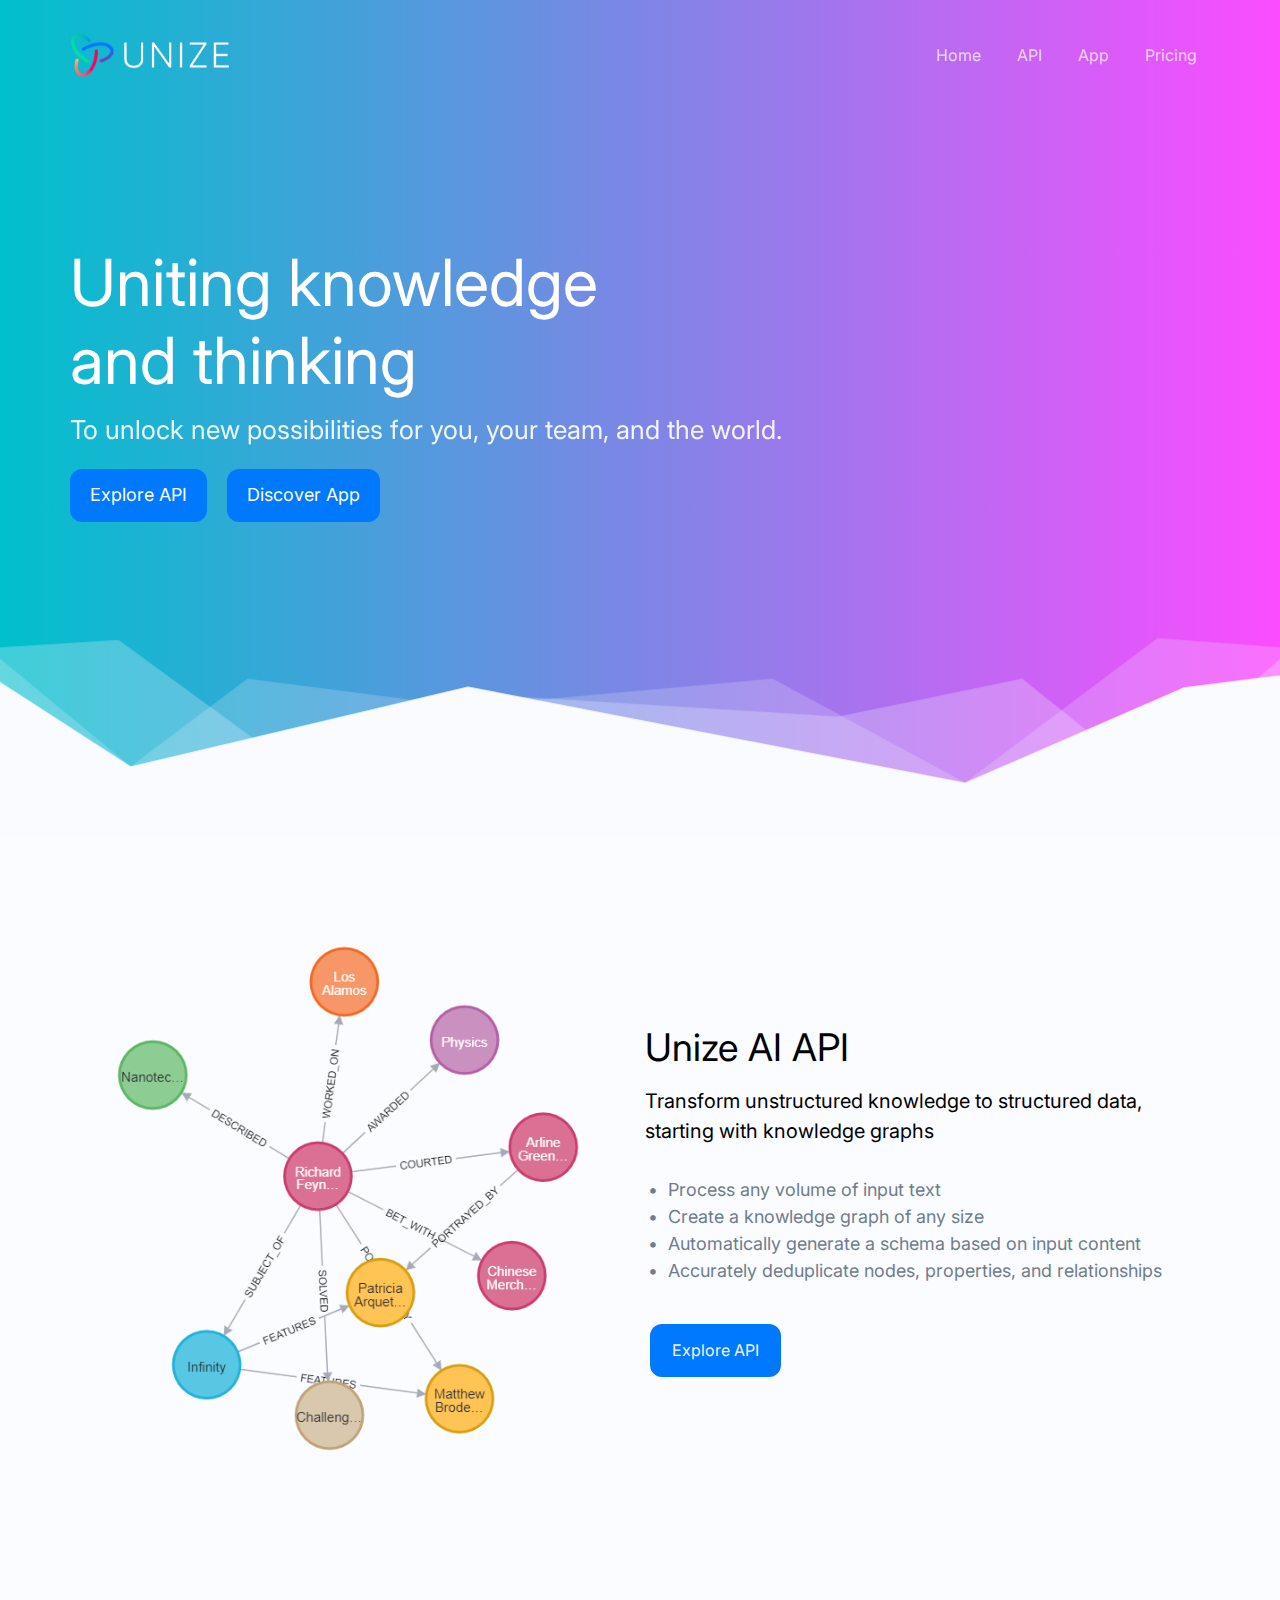
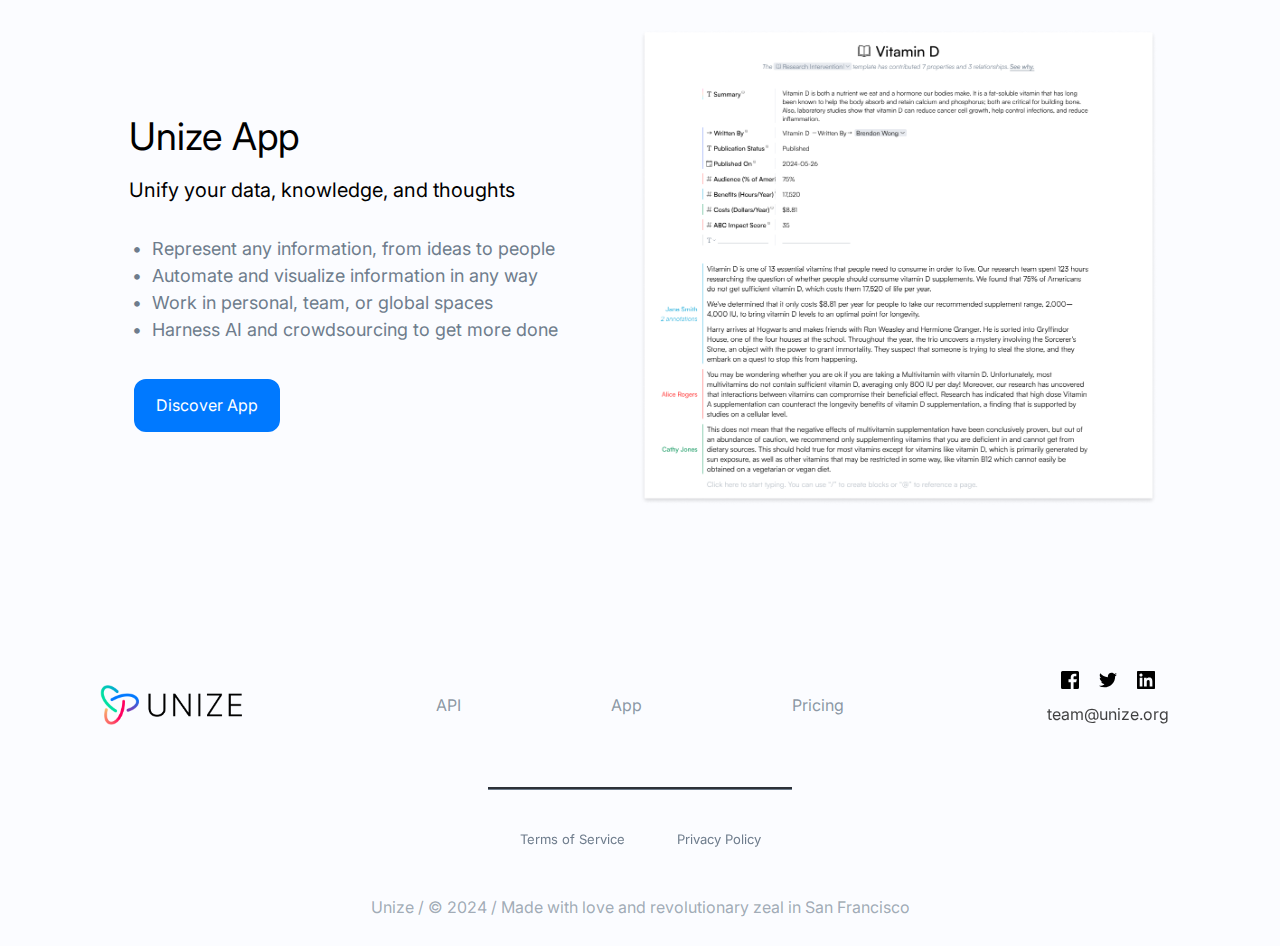
==== index.html @ d9c52623 "Update API page buttons and site header and footer" ====
<!DOCTYPE html><html lang="en"><head><meta charset="utf-8" /><meta property="og:site_name" content="Unize" /><meta property="og:title" content="Unize" /><meta name="twitter:title" content="Unize" /><meta property="og:description" content="Uniting the world&#039;s knowledge and thinking to unlock new possibilities" /><meta name="twitter:description" content="Uniting the world&#039;s knowledge and thinking to unlock new possibilities" /><meta property="og:type" content="website" /><meta property="og:image" content="assets/img/0f0055756482097767aa77c5a12434cd.jpg" /><meta property="twitter:image" content="assets/img/0f0055756482097767aa77c5a12434cd.jpg"><meta property="og:url" content="" /><meta content="summary_large_image" name="twitter:card" /><title>Unize</title><meta name="description" content="Uniting the world&#039;s knowledge and thinking to unlock new possibilities" /><link rel="apple-touch-icon-precomposed" href="https://cloud-1de12d.b-cdn.net/media/iW=180&iH=any/a97959f3dce3258a9dd6fd18bb9ece84.png"/><link rel="apple-touch-icon-precomposed" href="https://cloud-1de12d.b-cdn.net/media/iW=256&iH=256/a97959f3dce3258a9dd6fd18bb9ece84.png"/><link rel="canonical" href="" /><link rel="icon" href="https://cloud-1de12d.b-cdn.net/media/iW=32&iH=any/a97959f3dce3258a9dd6fd18bb9ece84.png" sizes="32x32"/><link rel="icon" href="https://cloud-1de12d.b-cdn.net/media/iW=192&iH=any/a97959f3dce3258a9dd6fd18bb9ece84.png" sizes="192x192"/><meta name="viewport" content="width=device-width, initial-scale=1"><link class="brz-link brz-link-bunny-fonts-prefetch" rel="dns-prefetch" href="//fonts.bunny.net"><link class="brz-link brz-link-bunny-fonts-preconnect" rel="preconnect" href="https://fonts.bunny.net/" crossorigin><link class="brz-link brz-link-cdn-preconnect" rel="preconnect" href="https://cloud-1de12d.b-cdn.net" crossorigin><link href="https://fonts.bunny.net/css?family=Inter:100,200,300,regular,500,600,700,800,900|Lato:100,100italic,300,300italic,regular,italic,700,700italic,900,900italic&subset=arabic,bengali,cyrillic,cyrillic-ext,devanagari,greek,greek-ext,gujarati,hebrew,khmer,korean,latin-ext,tamil,telugu,thai,vietnamese&display=swap" class="brz-link brz-link-google" type="text/css" rel="stylesheet"/><link href="assets/4619e00e51fc4e2e8adf02a98d17fb83.css" class="brz-link brz-link-preview-lib-pro" data-brz-group="group-2" rel="stylesheet"/><link href="assets/d875ce6fce767026d1595c4c09b748b1.css" class="brz-link brz-link-preview-pro" rel="stylesheet"/><style class="brz-style">.brz .brz-css-q8PAr {z-index: auto;margin: 0;}
.brz .brz-css-q8PAr.brz-section .brz-section__content {min-height: auto;display: flex;}
.brz .brz-css-q8PAr .brz-container {justify-content: center;}
.brz .brz-css-q8PAr > .slick-slider > .brz-slick-slider__dots {color: rgba(0,0,0,1);}
.brz .brz-css-q8PAr > .slick-slider > .brz-slick-slider__arrow {color: rgba(0,0,0,.7);}
@media (min-width:991px) {.brz .brz-css-q8PAr {display: block;}}
@media (min-width:991px) {.brz .brz-css-q8PAr > .slick-slider > .brz-slick-slider__arrow:hover {color: rgba(0,0,0,1);}}
@media (max-width:991px) and (min-width:768px) {.brz .brz-css-q8PAr {z-index: auto;margin: 0;}
	.brz .brz-css-q8PAr.brz-section .brz-section__content {min-height: auto;display: flex;}
	.brz .brz-css-q8PAr .brz-container {justify-content: center;}
	.brz .brz-css-q8PAr > .slick-slider > .brz-slick-slider__dots {color: rgba(0,0,0,1);}
	.brz .brz-css-q8PAr > .slick-slider > .brz-slick-slider__arrow {color: rgba(0,0,0,.7);}}
@media (max-width:991px) and (min-width:768px) {.brz .brz-css-q8PAr {display: block;}}
@media (max-width:767px) {.brz .brz-css-q8PAr {z-index: auto;margin: 0;}
	.brz .brz-css-q8PAr.brz-section .brz-section__content {min-height: auto;display: flex;}
	.brz .brz-css-q8PAr .brz-container {justify-content: center;}
	.brz .brz-css-q8PAr > .slick-slider > .brz-slick-slider__dots {color: rgba(0,0,0,1);}
	.brz .brz-css-q8PAr > .slick-slider > .brz-slick-slider__arrow {color: rgba(0,0,0,.7);}}
@media (max-width:767px) {.brz .brz-css-q8PAr {display: block;}}
.brz .brz-css-lu1rp {padding: 75px 0px 75px 0px;}
.brz .brz-css-lu1rp > .brz-bg {border: 0px solid rgba(102,115,141,0);border-radius: 0px;mix-blend-mode: normal;}
.brz .brz-css-lu1rp > .brz-bg > .brz-bg-image {background-image: none;filter: none;display: block;background-size: cover;background-repeat: no-repeat;-webkit-mask-image: none;mask-image: none;}
.brz .brz-css-lu1rp > .brz-bg > .brz-bg-image:after {content: "";background-image: none;}
.brz .brz-css-lu1rp > .brz-bg > .brz-bg-color {background-color: rgba(0,0,0,0);background-image: none;-webkit-mask-image: none;mask-image: none;}
.brz .brz-css-lu1rp > .brz-bg > .brz-bg-map {filter: none;display: none;}
.brz .brz-css-lu1rp > .brz-bg > .brz-bg-video {filter: none;display: none;}
.brz .brz-css-lu1rp > .brz-bg > .brz-bg-shape__top {background-size: 100% 100px;height: 100px;transform: scale(1.02) rotateX(0deg) rotateY(0deg);z-index: auto;}
.brz .brz-css-lu1rp > .brz-bg > .brz-bg-shape__top::after {background-image: none;-webkit-mask-image: none;background-size: 100% 100px;height: 100px;}
.brz .brz-css-lu1rp > .brz-bg > .brz-bg-shape__bottom {background-size: 100% 100px;height: 100px;transform: scale(1.02) rotateX(-180deg) rotateY(-180deg);z-index: auto;}
.brz .brz-css-lu1rp > .brz-bg > .brz-bg-shape__bottom::after {background-image: none;-webkit-mask-image: none;background-size: 100% 100px;height: 100px;}
@media (min-width:991px) {.brz .brz-css-lu1rp > .brz-bg {transition-duration: .5s;transition-property: filter,box-shadow,background,border-radius,border-color;}
	.brz .brz-css-lu1rp > .brz-bg > .brz-bg-image {background-attachment: scroll;transition-duration: .5s;transition-property: filter,box-shadow,background,border-radius,border-color;}
	.brz .brz-css-lu1rp > .brz-bg > .brz-bg-color {transition-duration: .5s;transition-property: filter,box-shadow,background,border-radius,border-color;}
	.brz .brz-css-lu1rp > .brz-bg > .brz-bg-map {transition-duration: .5s;transition-property: filter,box-shadow,background,border-radius,border-color;}
	.brz .brz-css-lu1rp > .brz-bg > .brz-bg-video {transition-duration: .5s;transition-property: filter,box-shadow,background,border-radius,border-color;}}
@media (max-width:991px) and (min-width:768px) {.brz .brz-css-lu1rp {padding: 50px 15px 50px 15px;}
	.brz .brz-css-lu1rp > .brz-bg {border: 0px solid rgba(102,115,141,0);border-radius: 0px;mix-blend-mode: normal;}
	.brz .brz-css-lu1rp > .brz-bg > .brz-bg-image {background-image: none;filter: none;display: block;background-size: cover;background-repeat: no-repeat;-webkit-mask-image: none;mask-image: none;}
	.brz .brz-css-lu1rp > .brz-bg > .brz-bg-image:after {content: "";background-image: none;}
	.brz .brz-css-lu1rp > .brz-bg > .brz-bg-color {background-color: rgba(0,0,0,0);background-image: none;-webkit-mask-image: none;mask-image: none;}
	.brz .brz-css-lu1rp > .brz-bg > .brz-bg-map {filter: none;display: none;}
	.brz .brz-css-lu1rp > .brz-bg > .brz-bg-video {filter: none;display: none;}
	.brz .brz-css-lu1rp > .brz-bg > .brz-bg-shape__top {background-size: 100% 100px;height: 100px;transform: scale(1.02) rotateX(0deg) rotateY(0deg);z-index: auto;}
	.brz .brz-css-lu1rp > .brz-bg > .brz-bg-shape__top::after {background-image: none;-webkit-mask-image: none;background-size: 100% 100px;height: 100px;}
	.brz .brz-css-lu1rp > .brz-bg > .brz-bg-shape__bottom {background-size: 100% 100px;height: 100px;transform: scale(1.02) rotateX(-180deg) rotateY(-180deg);z-index: auto;}
	.brz .brz-css-lu1rp > .brz-bg > .brz-bg-shape__bottom::after {background-image: none;-webkit-mask-image: none;background-size: 100% 100px;height: 100px;}}
@media (max-width:991px) and (min-width:768px) {.brz .brz-css-lu1rp > .brz-bg {transition-duration: .5s;transition-property: filter,box-shadow,background,border-radius,border-color;}
	.brz .brz-css-lu1rp > .brz-bg > .brz-bg-image {transition-duration: .5s;transition-property: filter,box-shadow,background,border-radius,border-color;}
	.brz .brz-css-lu1rp > .brz-bg > .brz-bg-color {transition-duration: .5s;transition-property: filter,box-shadow,background,border-radius,border-color;}
	.brz .brz-css-lu1rp > .brz-bg > .brz-bg-map {transition-duration: .5s;transition-property: filter,box-shadow,background,border-radius,border-color;}
	.brz .brz-css-lu1rp > .brz-bg > .brz-bg-video {transition-duration: .5s;transition-property: filter,box-shadow,background,border-radius,border-color;}}
@media (max-width:767px) {.brz .brz-css-lu1rp {padding: 25px 15px 25px 15px;}
	.brz .brz-css-lu1rp > .brz-bg {border: 0px solid rgba(102,115,141,0);border-radius: 0px;mix-blend-mode: normal;}
	.brz .brz-css-lu1rp > .brz-bg > .brz-bg-image {background-image: none;filter: none;display: block;background-size: cover;background-repeat: no-repeat;-webkit-mask-image: none;mask-image: none;}
	.brz .brz-css-lu1rp > .brz-bg > .brz-bg-image:after {content: "";background-image: none;}
	.brz .brz-css-lu1rp > .brz-bg > .brz-bg-color {background-color: rgba(0,0,0,0);background-image: none;-webkit-mask-image: none;mask-image: none;}
	.brz .brz-css-lu1rp > .brz-bg > .brz-bg-map {filter: none;display: none;}
	.brz .brz-css-lu1rp > .brz-bg > .brz-bg-video {filter: none;display: none;}
	.brz .brz-css-lu1rp > .brz-bg > .brz-bg-shape__top {background-size: 100% 100px;height: 100px;transform: scale(1.02) rotateX(0deg) rotateY(0deg);z-index: auto;}
	.brz .brz-css-lu1rp > .brz-bg > .brz-bg-shape__top::after {background-image: none;-webkit-mask-image: none;background-size: 100% 100px;height: 100px;}
	.brz .brz-css-lu1rp > .brz-bg > .brz-bg-shape__bottom {background-size: 100% 100px;height: 100px;transform: scale(1.02) rotateX(-180deg) rotateY(-180deg);z-index: auto;}
	.brz .brz-css-lu1rp > .brz-bg > .brz-bg-shape__bottom::after {background-image: none;-webkit-mask-image: none;background-size: 100% 100px;height: 100px;}}
@media (max-width:767px) {.brz .brz-css-lu1rp > .brz-bg {transition-duration: .5s;transition-property: filter,box-shadow,background,border-radius,border-color;}
	.brz .brz-css-lu1rp > .brz-bg > .brz-bg-image {transition-duration: .5s;transition-property: filter,box-shadow,background,border-radius,border-color;}
	.brz .brz-css-lu1rp > .brz-bg > .brz-bg-color {transition-duration: .5s;transition-property: filter,box-shadow,background,border-radius,border-color;}
	.brz .brz-css-lu1rp > .brz-bg > .brz-bg-map {transition-duration: .5s;transition-property: filter,box-shadow,background,border-radius,border-color;}
	.brz .brz-css-lu1rp > .brz-bg > .brz-bg-video {transition-duration: .5s;transition-property: filter,box-shadow,background,border-radius,border-color;}}
.brz .brz-css-ySthY {padding: 130px 0px 301px 0px;}
.brz .brz-css-ySthY > .brz-bg > .brz-bg-color {background-color: transparent;background-image: linear-gradient(90deg,rgba(0,192,204,1) 0%,rgba(250,0,255,.7) 100%);}
.brz .brz-css-ySthY > .brz-bg > .brz-bg-shape__bottom {background-size: 100% 65%;height: 65%;transform: scale(1.02) rotateX(-180deg) rotateY(0deg);}
.brz .brz-css-ySthY > .brz-bg > .brz-bg-shape__bottom::after {background-image: url("[data-uri]");background-repeat: no-repeat;background-size: 100% 65%;height: 65%;}
@media (max-width:991px) and (min-width:768px) {.brz .brz-css-ySthY {padding: 15px 15px 185px 15px;}
	.brz .brz-css-ySthY > .brz-bg > .brz-bg-color {background-color: transparent;background-image: linear-gradient(90deg,rgba(0,192,204,1) 0%,rgba(250,0,255,.7) 100%);}
	.brz .brz-css-ySthY > .brz-bg > .brz-bg-shape__bottom {background-size: 100% 100px;height: 100px;transform: scale(1.02) rotateX(-180deg) rotateY(0deg);}
	.brz .brz-css-ySthY > .brz-bg > .brz-bg-shape__bottom::after {background-image: url("[data-uri]");background-repeat: no-repeat;background-size: 100% 100px;height: 100px;}}
@media (max-width:767px) {.brz .brz-css-ySthY {padding: 25px 15px 155px 15px;}
	.brz .brz-css-ySthY > .brz-bg > .brz-bg-color {background-color: transparent;background-image: linear-gradient(90deg,rgba(0,192,204,1) 0%,rgba(250,0,255,.7) 100%);}
	.brz .brz-css-ySthY > .brz-bg > .brz-bg-shape__bottom {background-size: 100% 100px;height: 100px;transform: scale(1.02) rotateX(-180deg) rotateY(0deg);}
	.brz .brz-css-ySthY > .brz-bg > .brz-bg-shape__bottom::after {background-image: url("[data-uri]");background-repeat: no-repeat;background-size: 100% 100px;height: 100px;}}
.brz .brz-css-yGhhc {border: 0px solid transparent;}
@media (min-width:991px) {.brz .brz-css-yGhhc {max-width: calc(1 * var(--brz-section-container-max-width,1170px));}}
@media (max-width:991px) and (min-width:768px) {.brz .brz-css-yGhhc {border: 0px solid transparent;}}
@media (max-width:991px) and (min-width:768px) {.brz .brz-css-yGhhc {max-width: 100%;}}
@media (max-width:767px) {.brz .brz-css-yGhhc {border: 0px solid transparent;}}
@media (max-width:767px) {.brz .brz-css-yGhhc {max-width: 100%;}}
.brz .brz-css-zl6U7 {margin: 0;z-index: auto;align-items: flex-start;}
.brz .brz-css-zl6U7 > .brz-bg {border: 0px solid rgba(102,115,141,0);border-radius: 0px;box-shadow: none;max-width: 100%;mix-blend-mode: normal;}
.brz .brz-css-zl6U7 > .brz-bg > .brz-bg-image {background-image: none;filter: none;display: block;-webkit-mask-image: none;mask-image: none;}
.brz .brz-css-zl6U7 > .brz-bg > .brz-bg-image:after {content: "";background-image: none;}
.brz .brz-css-zl6U7 > .brz-bg > .brz-bg-color {background-color: rgba(0,0,0,0);background-image: none;-webkit-mask-image: none;mask-image: none;}
.brz .brz-css-zl6U7 > .brz-bg > .brz-bg-map {filter: none;display: none;}
.brz .brz-css-zl6U7 > .brz-bg > .brz-bg-video {filter: none;display: none;}
.brz .brz-css-zl6U7 > .brz-row {border: 0px solid transparent;}
@media (min-width:991px) {.brz .brz-css-zl6U7 {min-height: auto;display: flex;}
	.brz .brz-css-zl6U7 > .brz-bg {transition-duration: .5s;transition-property: filter,box-shadow,background,border-radius,border-color;}
	.brz .brz-css-zl6U7 > .brz-bg > .brz-bg-image {transition-duration: .5s;transition-property: filter,box-shadow,background,border-radius,border-color;}
	.brz .brz-css-zl6U7 > .brz-bg > .brz-bg-color {transition-duration: .5s;transition-property: filter,box-shadow,background,border-radius,border-color;}
	.brz .brz-css-zl6U7 > .brz-bg > .brz-bg-video {transition-duration: .5s;transition-property: filter,box-shadow,background,border-radius,border-color;}
	.brz .brz-css-zl6U7 > .brz-row {transition-duration: .5s;transition-property: filter,box-shadow,background,border-radius,border-color;}}
@media (max-width:991px) and (min-width:768px) {.brz .brz-css-zl6U7 {margin: 0;z-index: auto;align-items: flex-start;}
	.brz .brz-css-zl6U7 > .brz-bg {border: 0px solid rgba(102,115,141,0);border-radius: 0px;box-shadow: none;max-width: 100%;mix-blend-mode: normal;}
	.brz .brz-css-zl6U7 > .brz-bg > .brz-bg-image {background-image: none;filter: none;display: block;-webkit-mask-image: none;mask-image: none;}
	.brz .brz-css-zl6U7 > .brz-bg > .brz-bg-image:after {content: "";background-image: none;}
	.brz .brz-css-zl6U7 > .brz-bg > .brz-bg-color {background-color: rgba(0,0,0,0);background-image: none;-webkit-mask-image: none;mask-image: none;}
	.brz .brz-css-zl6U7 > .brz-bg > .brz-bg-map {filter: none;display: none;}
	.brz .brz-css-zl6U7 > .brz-bg > .brz-bg-video {filter: none;display: none;}
	.brz .brz-css-zl6U7 > .brz-row {border: 0px solid transparent;}}
@media (max-width:991px) and (min-width:768px) {.brz .brz-css-zl6U7 {min-height: auto;display: flex;}
	.brz .brz-css-zl6U7 > .brz-bg {transition-duration: .5s;transition-property: filter,box-shadow,background,border-radius,border-color;}
	.brz .brz-css-zl6U7 > .brz-bg > .brz-bg-image {transition-duration: .5s;transition-property: filter,box-shadow,background,border-radius,border-color;}
	.brz .brz-css-zl6U7 > .brz-bg > .brz-bg-color {transition-duration: .5s;transition-property: filter,box-shadow,background,border-radius,border-color;}
	.brz .brz-css-zl6U7 > .brz-bg > .brz-bg-video {transition-duration: .5s;transition-property: filter,box-shadow,background,border-radius,border-color;}
	.brz .brz-css-zl6U7 > .brz-row {flex-direction: row;flex-wrap: wrap;justify-content: flex-start;transition-duration: .5s;transition-property: filter,box-shadow,background,border-radius,border-color;}}
@media (max-width:767px) {.brz .brz-css-zl6U7 {margin: 0;z-index: auto;align-items: flex-start;}
	.brz .brz-css-zl6U7 > .brz-bg {border: 0px solid rgba(102,115,141,0);border-radius: 0px;box-shadow: none;max-width: 100%;mix-blend-mode: normal;}
	.brz .brz-css-zl6U7 > .brz-bg > .brz-bg-image {background-image: none;filter: none;display: block;-webkit-mask-image: none;mask-image: none;}
	.brz .brz-css-zl6U7 > .brz-bg > .brz-bg-image:after {content: "";background-image: none;}
	.brz .brz-css-zl6U7 > .brz-bg > .brz-bg-color {background-color: rgba(0,0,0,0);background-image: none;-webkit-mask-image: none;mask-image: none;}
	.brz .brz-css-zl6U7 > .brz-bg > .brz-bg-map {filter: none;display: none;}
	.brz .brz-css-zl6U7 > .brz-bg > .brz-bg-video {filter: none;display: none;}
	.brz .brz-css-zl6U7 > .brz-row {border: 0px solid transparent;}}
@media (max-width:767px) {.brz .brz-css-zl6U7 {min-height: auto;display: flex;}
	.brz .brz-css-zl6U7 > .brz-bg {transition-duration: .5s;transition-property: filter,box-shadow,background,border-radius,border-color;}
	.brz .brz-css-zl6U7 > .brz-bg > .brz-bg-image {transition-duration: .5s;transition-property: filter,box-shadow,background,border-radius,border-color;}
	.brz .brz-css-zl6U7 > .brz-bg > .brz-bg-color {transition-duration: .5s;transition-property: filter,box-shadow,background,border-radius,border-color;}
	.brz .brz-css-zl6U7 > .brz-bg > .brz-bg-video {transition-duration: .5s;transition-property: filter,box-shadow,background,border-radius,border-color;}
	.brz .brz-css-zl6U7 > .brz-row {flex-direction: row;flex-wrap: wrap;justify-content: flex-start;transition-duration: .5s;transition-property: filter,box-shadow,background,border-radius,border-color;}}
.brz .brz-css-bgtLx {padding: 10px;max-width: 100%;}
@media (max-width:991px) and (min-width:768px) {.brz .brz-css-bgtLx {padding: 0;max-width: 100%;}}
@media (max-width:767px) {.brz .brz-css-bgtLx {padding: 0;max-width: 100%;}}
.brz .brz-css-g7jHv {padding: 0;}
@media (max-width:991px) and (min-width:768px) {.brz .brz-css-g7jHv {padding: 0;}}
@media (max-width:767px) {.brz .brz-css-g7jHv {padding: 0;}}
.brz .brz-css-gklrZ {z-index: auto;flex: 1 1 50%;max-width: 50%;justify-content: flex-start;}
.brz .brz-css-gklrZ .brz-columns__scroll-effect {justify-content: flex-start;}
.brz .brz-css-gklrZ > .brz-bg {border: 0px solid rgba(102,115,141,0);border-radius: 0px;box-shadow: none;margin: 0;mix-blend-mode: normal;}
.brz .brz-css-gklrZ > .brz-bg > .brz-bg-image {background-image: none;filter: none;display: block;-webkit-mask-image: none;mask-image: none;}
.brz .brz-css-gklrZ > .brz-bg > .brz-bg-image:after {content: "";background-image: none;}
.brz .brz-css-gklrZ > .brz-bg > .brz-bg-color {background-color: rgba(0,0,0,0);background-image: none;-webkit-mask-image: none;mask-image: none;}
.brz .brz-css-gklrZ > .brz-bg > .brz-bg-map {filter: none;display: none;}
.brz .brz-css-gklrZ > .brz-bg > .brz-bg-video {filter: none;display: none;}
@media (min-width:991px) {.brz .brz-css-gklrZ > .brz-bg {transition-duration: .5s;transition-property: filter,box-shadow,background,border-radius,border-color;}
	.brz .brz-css-gklrZ > .brz-bg > .brz-bg-image {transition-duration: .5s;transition-property: filter,box-shadow,background,border-radius,border-color;}
	.brz .brz-css-gklrZ > .brz-bg > .brz-bg-color {transition-duration: .5s;transition-property: filter,box-shadow,background,border-radius,border-color;}}
@media (max-width:991px) and (min-width:768px) {.brz .brz-css-gklrZ {z-index: auto;flex: 1 1 50%;max-width: 50%;justify-content: flex-start;}
	.brz .brz-css-gklrZ .brz-columns__scroll-effect {justify-content: flex-start;}
	.brz .brz-css-gklrZ > .brz-bg {border: 0px solid rgba(102,115,141,0);border-radius: 0px;box-shadow: none;margin: 0;mix-blend-mode: normal;}
	.brz .brz-css-gklrZ > .brz-bg > .brz-bg-image {background-image: none;filter: none;display: block;-webkit-mask-image: none;mask-image: none;}
	.brz .brz-css-gklrZ > .brz-bg > .brz-bg-image:after {content: "";background-image: none;}
	.brz .brz-css-gklrZ > .brz-bg > .brz-bg-color {background-color: rgba(0,0,0,0);background-image: none;-webkit-mask-image: none;mask-image: none;}
	.brz .brz-css-gklrZ > .brz-bg > .brz-bg-map {filter: none;display: none;}
	.brz .brz-css-gklrZ > .brz-bg > .brz-bg-video {filter: none;display: none;}}
@media (max-width:991px) and (min-width:768px) {.brz .brz-css-gklrZ > .brz-bg {transition-duration: .5s;transition-property: filter,box-shadow,background,border-radius,border-color;}
	.brz .brz-css-gklrZ > .brz-bg > .brz-bg-image {transition-duration: .5s;transition-property: filter,box-shadow,background,border-radius,border-color;}
	.brz .brz-css-gklrZ > .brz-bg > .brz-bg-color {transition-duration: .5s;transition-property: filter,box-shadow,background,border-radius,border-color;}}
@media (max-width:767px) {.brz .brz-css-gklrZ {z-index: auto;flex: 1 1 100%;max-width: 100%;justify-content: flex-start;}
	.brz .brz-css-gklrZ .brz-columns__scroll-effect {justify-content: flex-start;}
	.brz .brz-css-gklrZ > .brz-bg {border: 0px solid rgba(102,115,141,0);border-radius: 0px;box-shadow: none;margin: 10px 0px 10px 0px;mix-blend-mode: normal;}
	.brz .brz-css-gklrZ > .brz-bg > .brz-bg-image {background-image: none;filter: none;display: block;-webkit-mask-image: none;mask-image: none;}
	.brz .brz-css-gklrZ > .brz-bg > .brz-bg-image:after {content: "";background-image: none;}
	.brz .brz-css-gklrZ > .brz-bg > .brz-bg-color {background-color: rgba(0,0,0,0);background-image: none;-webkit-mask-image: none;mask-image: none;}
	.brz .brz-css-gklrZ > .brz-bg > .brz-bg-map {filter: none;display: none;}
	.brz .brz-css-gklrZ > .brz-bg > .brz-bg-video {filter: none;display: none;}}
@media (max-width:767px) {.brz .brz-css-gklrZ > .brz-bg {transition-duration: .5s;transition-property: filter,box-shadow,background,border-radius,border-color;}
	.brz .brz-css-gklrZ > .brz-bg > .brz-bg-image {transition-duration: .5s;transition-property: filter,box-shadow,background,border-radius,border-color;}
	.brz .brz-css-gklrZ > .brz-bg > .brz-bg-color {transition-duration: .5s;transition-property: filter,box-shadow,background,border-radius,border-color;}}
.brz .brz-css-xfjej {flex: 1 1 100%;max-width: 100%;justify-content: center;}
.brz .brz-css-xfjej .brz-columns__scroll-effect {justify-content: center;}
@media (max-width:991px) and (min-width:768px) {.brz .brz-css-xfjej {flex: 1 1 100%;max-width: 100%;justify-content: center;}
	.brz .brz-css-xfjej .brz-columns__scroll-effect {justify-content: center;}}
@media (max-width:767px) {.brz .brz-css-xfjej {flex: 1 1 100%;max-width: 100%;justify-content: center;}
	.brz .brz-css-xfjej .brz-columns__scroll-effect {justify-content: center;}}
.brz .brz-css-ouiWS {z-index: auto;margin: 0;border: 0px solid transparent;padding: 5px 15px 5px 15px;min-height: 100%;}
@media (min-width:991px) {.brz .brz-css-ouiWS {display: flex;transition-duration: .5s;transition-property: filter,box-shadow,background,border-radius,border-color;}}
@media (max-width:991px) and (min-width:768px) {.brz .brz-css-ouiWS {z-index: auto;margin: 0;border: 0px solid transparent;padding: 5px 15px 5px 15px;min-height: 100%;}}
@media (max-width:991px) and (min-width:768px) {.brz .brz-css-ouiWS {display: flex;transition-duration: .5s;transition-property: filter,box-shadow,background,border-radius,border-color;}}
@media (max-width:767px) {.brz .brz-css-ouiWS {z-index: auto;margin: 10px 0px 10px 0px;border: 0px solid transparent;padding: 0;min-height: 100%;}}
@media (max-width:767px) {.brz .brz-css-ouiWS {display: flex;transition-duration: .5s;transition-property: filter,box-shadow,background,border-radius,border-color;}}
.brz .brz-css-uNCYd {padding: 5px 15px 5px 15px;}
@media (max-width:991px) and (min-width:768px) {.brz .brz-css-uNCYd {padding: 5px 15px 5px 15px;}}
@media (max-width:767px) {.brz .brz-css-uNCYd {padding: 0px 20px 0px 20px;}}
.brz .brz-css-yPEb9 {padding: 0;margin: 10px 0px 10px 0px;justify-content: center;position: relative;}
@media (min-width:991px) {.brz .brz-css-yPEb9 {display: flex;z-index: auto;position: relative;}}
@media (max-width:991px) and (min-width:768px) {.brz .brz-css-yPEb9 {padding: 0;margin: 10px 0px 10px 0px;justify-content: center;position: relative;}}
@media (max-width:991px) and (min-width:768px) {.brz .brz-css-yPEb9 {display: flex;z-index: auto;position: relative;}}
@media (max-width:767px) {.brz .brz-css-yPEb9 {padding: 0;margin: 10px 0px 10px 0px;justify-content: center;position: relative;}}
@media (max-width:767px) {.brz .brz-css-yPEb9 {display: flex;z-index: auto;position: relative;}}
.brz .brz-css-if4vQ {margin: 0;}
@media (max-width:991px) and (min-width:768px) {.brz .brz-css-if4vQ {margin: 0;}}
@media (max-width:767px) {.brz .brz-css-if4vQ {margin: 0;}}
.brz .brz-css-lTsdp {width: 100%;mix-blend-mode: normal;}
@media (max-width:991px) and (min-width:768px) {.brz .brz-css-lTsdp {width: 100%;mix-blend-mode: normal;}}
@media (max-width:767px) {.brz .brz-css-lTsdp {width: 100%;mix-blend-mode: normal;}}
.brz .brz-css-xEdPA {margin-top: 0px !important;margin-bottom: 0px !important;text-align: left !important;font-family: var(--brz-heading1fontfamily,initial) !important;font-size: var(--brz-heading1fontsize,initial);line-height: var(--brz-heading1lineheight,initial);font-weight: var(--brz-heading1fontweight,initial);letter-spacing: var(--brz-heading1letterspacing,initial);font-variation-settings: var(--brz-heading1fontvariation,initial);}
@media (max-width:991px) and (min-width:768px) {.brz .brz-css-xEdPA {margin-top: 0px !important;margin-bottom: 0px !important;text-align: center !important;font-family: var(--brz-heading1fontfamily,initial) !important;font-size: var(--brz-heading1tabletfontsize,initial);line-height: var(--brz-heading1tabletlineheight,initial);font-weight: var(--brz-heading1tabletfontweight,initial);letter-spacing: var(--brz-heading1tabletletterspacing,initial);font-variation-settings: var(--brz-heading1tabletfontvariation,initial);}}
@media (max-width:767px) {.brz .brz-css-xEdPA {margin-top: 0px !important;margin-bottom: 0px !important;text-align: center !important;font-family: var(--brz-heading1fontfamily,initial) !important;font-size: var(--brz-heading1mobilefontsize,initial);line-height: var(--brz-heading1mobilelineheight,initial);font-weight: var(--brz-heading1mobilefontweight,initial);letter-spacing: var(--brz-heading1mobileletterspacing,initial);font-variation-settings: var(--brz-heading1mobilefontvariation,initial);}}
.brz .brz-css-oIOPK {margin-top: 0px !important;margin-bottom: 0px !important;text-align: left !important;font-family: var(--brz-heading1fontfamily,initial) !important;font-size: var(--brz-heading1fontsize,initial);line-height: var(--brz-heading1lineheight,initial);font-weight: var(--brz-heading1fontweight,initial);letter-spacing: var(--brz-heading1letterspacing,initial);font-variation-settings: var(--brz-heading1fontvariation,initial);}
@media (max-width:991px) and (min-width:768px) {.brz .brz-css-oIOPK {margin-top: 0px !important;margin-bottom: 0px !important;text-align: center !important;font-family: var(--brz-heading1fontfamily,initial) !important;font-size: var(--brz-heading1tabletfontsize,initial);line-height: var(--brz-heading1tabletlineheight,initial);font-weight: var(--brz-heading1tabletfontweight,initial);letter-spacing: var(--brz-heading1tabletletterspacing,initial);font-variation-settings: var(--brz-heading1tabletfontvariation,initial);}}
@media (max-width:767px) {.brz .brz-css-oIOPK {margin-top: 0px !important;margin-bottom: 0px !important;text-align: center !important;font-family: var(--brz-heading1fontfamily,initial) !important;font-size: var(--brz-heading1mobilefontsize,initial);line-height: var(--brz-heading1mobilelineheight,initial);font-weight: var(--brz-heading1mobilefontweight,initial);letter-spacing: var(--brz-heading1mobileletterspacing,initial);font-variation-settings: var(--brz-heading1mobilefontvariation,initial);}}
.brz .brz-css-uv2Oh {padding: 0;margin: 10px 0px 0px 0px;justify-content: flex-end;}
@media (max-width:991px) and (min-width:768px) {.brz .brz-css-uv2Oh {padding: 0px 30px 0px 30px;margin: 10px 0px 10px 0px;justify-content: flex-end;}}
@media (max-width:767px) {.brz .brz-css-uv2Oh {padding: 0px 15px 0px 15px;margin: 15px 0px 10px 0px;justify-content: flex-end;}}
.brz .brz-css-g64RU {margin-top: 0px !important;margin-bottom: 0px !important;text-align: left !important;font-family: var(--brz-subtitlefontfamily,initial) !important;font-size: var(--brz-subtitlefontsize,initial);line-height: var(--brz-subtitlelineheight,initial);font-weight: var(--brz-subtitlefontweight,initial);letter-spacing: var(--brz-subtitleletterspacing,initial);font-variation-settings: var(--brz-subtitlefontvariation,initial);}
@media (max-width:991px) and (min-width:768px) {.brz .brz-css-g64RU {margin-top: 0px !important;margin-bottom: 0px !important;text-align: center !important;font-family: var(--brz-subtitlefontfamily,initial) !important;font-size: var(--brz-subtitletabletfontsize,initial);line-height: var(--brz-subtitletabletlineheight,initial);font-weight: var(--brz-subtitletabletfontweight,initial);letter-spacing: var(--brz-subtitletabletletterspacing,initial);font-variation-settings: var(--brz-subtitletabletfontvariation,initial);}}
@media (max-width:767px) {.brz .brz-css-g64RU {margin-top: 0px !important;margin-bottom: 0px !important;text-align: center !important;font-family: var(--brz-subtitlefontfamily,initial) !important;font-size: var(--brz-subtitlemobilefontsize,initial);line-height: var(--brz-subtitlemobilelineheight,initial);font-weight: var(--brz-subtitlemobilefontweight,initial);letter-spacing: var(--brz-subtitlemobileletterspacing,initial);font-variation-settings: var(--brz-subtitlemobilefontvariation,initial);}}
.brz .brz-css-lJIpu {flex: 1 1 100%;max-width: 100%;justify-content: center;}
.brz .brz-css-lJIpu .brz-columns__scroll-effect {justify-content: center;}
@media (max-width:991px) and (min-width:768px) {.brz .brz-css-lJIpu {flex: 1 1 100%;max-width: 100%;justify-content: center;}
	.brz .brz-css-lJIpu .brz-columns__scroll-effect {justify-content: center;}}
@media (max-width:767px) {.brz .brz-css-lJIpu {flex: 1 1 100%;max-width: 100%;justify-content: center;}
	.brz .brz-css-lJIpu .brz-columns__scroll-effect {justify-content: center;}}
.brz .brz-css-kbJtx {padding: 5px 15px 5px 15px;}
@media (max-width:991px) and (min-width:768px) {.brz .brz-css-kbJtx {padding: 5px 30px 5px 30px;}}
@media (max-width:767px) {.brz .brz-css-kbJtx {padding: 0px 20px 0px 20px;}}
.brz .brz-css-vzO1j {z-index: auto;position: relative;margin: 10px 0px 10px 0px;}
@media (min-width:991px) {.brz .brz-css-vzO1j {display: flex;position: relative;}}
@media (max-width:991px) and (min-width:768px) {.brz .brz-css-vzO1j {z-index: auto;position: relative;margin: 10px 0px 10px 0px;}}
@media (max-width:991px) and (min-width:768px) {.brz .brz-css-vzO1j {display: flex;position: relative;}}
@media (max-width:767px) {.brz .brz-css-vzO1j {z-index: auto;position: relative;margin: 10px 0px 10px 0px;}}
@media (max-width:767px) {.brz .brz-css-vzO1j {display: flex;position: relative;}}
.brz .brz-css-u47st {margin: 10px 0px 10px 0px;}
@media (max-width:991px) and (min-width:768px) {.brz .brz-css-u47st {margin: 0;}}
@media (max-width:767px) {.brz .brz-css-u47st {margin: 10px 0px 10px 0px;}}
.brz .brz-css-m2A8A {justify-content: center;padding: 0;gap: 20px 10px;}
@media (max-width:991px) and (min-width:768px) {.brz .brz-css-m2A8A {justify-content: center;padding: 0;gap: 20px 10px;}}
@media (max-width:767px) {.brz .brz-css-m2A8A {justify-content: center;padding: 0;gap: 20px 10px;}}
.brz .brz-css-ePum_ {justify-content: flex-start;gap: 20px 20px;}
@media (max-width:991px) and (min-width:768px) {.brz .brz-css-ePum_ {justify-content: center;gap: 20px 20px;}}
@media (max-width:767px) {.brz .brz-css-ePum_ {justify-content: center;gap: 20px 20px;}}
.brz .brz-css-w2Usa.brz-btn {display: flex;font-family: var(--brz-buttonfontfamily,initial);font-weight: var(--brz-buttonfontweight,initial);font-size: var(--brz-buttonfontsize,initial);line-height: var(--brz-buttonlineheight,initial);letter-spacing: var(--brz-buttonletterspacing,initial);font-variation-settings: var(--brz-buttonfontvariation,initial);color: rgba(var(--brz-global-color8),1);border: 2px solid rgba(var(--brz-global-color3),1);border-radius: 0;background-color: rgba(var(--brz-global-color3),1);background-image: none;box-shadow: none;padding: 14px 42px 14px 42px;padding: 14px 42px;flex-flow: row-reverse nowrap;}
.brz .brz-css-w2Usa.brz-btn.brz-btn-submit {color: rgba(var(--brz-global-color8),1);background-color: rgba(var(--brz-global-color3),1);background-image: none;}
.brz .brz-css-w2Usa:after {height: unset;}
.brz .brz-css-w2Usa .brz-btn--story-container {border: 2px solid rgba(var(--brz-global-color3),1);flex-flow: row-reverse nowrap;border-radius: 0;}
.brz .brz-css-w2Usa .brz-btn--story-container:after {height: unset;}
@media (min-width:991px) {.brz .brz-css-w2Usa.brz-btn {transition-duration: .5s;transition-property: filter,color,background,border-color,box-shadow;}
	.brz .brz-css-w2Usa.brz-btn.brz-btn-submit {transition-duration: .5s;transition-property: filter,color,background,border-color,box-shadow;}
	.brz .brz-css-w2Usa .brz-btn--story-container {transition-duration: .5s;transition-property: filter,color,background,border-color,box-shadow;}}
@media (min-width:991px) {.brz .brz-css-w2Usa.brz-btn:hover {background-color: rgba(var(--brz-global-color3),.8);}
	.brz .brz-css-w2Usa.brz-btn.brz-btn-submit:hover {background-color: rgba(var(--brz-global-color3),.8);}}
@media (max-width:991px) and (min-width:768px) {.brz .brz-css-w2Usa.brz-btn {display: flex;font-family: var(--brz-buttonfontfamily,initial);font-weight: var(--brz-buttontabletfontweight,initial);font-size: var(--brz-buttontabletfontsize,initial);line-height: var(--brz-buttontabletlineheight,initial);letter-spacing: var(--brz-buttontabletletterspacing,initial);font-variation-settings: var(--brz-buttontabletfontvariation,initial);color: rgba(var(--brz-global-color8),1);border: 2px solid rgba(var(--brz-global-color3),1);border-radius: 0;background-color: rgba(var(--brz-global-color3),1);background-image: none;box-shadow: none;padding: 11px 26px 11px 26px;padding: 11px 26px;flex-flow: row-reverse nowrap;}
	.brz .brz-css-w2Usa.brz-btn.brz-btn-submit {color: rgba(var(--brz-global-color8),1);background-color: rgba(var(--brz-global-color3),1);background-image: none;}
	.brz .brz-css-w2Usa:after {height: unset;}
	.brz .brz-css-w2Usa .brz-btn--story-container {border: 2px solid rgba(var(--brz-global-color3),1);flex-flow: row-reverse nowrap;border-radius: 0;}
	.brz .brz-css-w2Usa .brz-btn--story-container:after {height: unset;}}
@media (max-width:991px) and (min-width:768px) {.brz .brz-css-w2Usa.brz-btn {transition-duration: .5s;transition-property: filter,color,background,border-color,box-shadow;}
	.brz .brz-css-w2Usa.brz-btn.brz-btn-submit {transition-duration: .5s;transition-property: filter,color,background,border-color,box-shadow;}
	.brz .brz-css-w2Usa .brz-btn--story-container {transition-duration: .5s;transition-property: filter,color,background,border-color,box-shadow;}}
@media (max-width:767px) {.brz .brz-css-w2Usa.brz-btn {display: flex;font-family: var(--brz-buttonfontfamily,initial);font-weight: var(--brz-buttonmobilefontweight,initial);font-size: var(--brz-buttonmobilefontsize,initial);line-height: var(--brz-buttonmobilelineheight,initial);letter-spacing: var(--brz-buttonmobileletterspacing,initial);font-variation-settings: var(--brz-buttonmobilefontvariation,initial);color: rgba(var(--brz-global-color8),1);border: 2px solid rgba(var(--brz-global-color3),1);border-radius: 0;background-color: rgba(var(--brz-global-color3),1);background-image: none;box-shadow: none;padding: 11px 26px 11px 26px;padding: 11px 26px;flex-flow: row-reverse nowrap;}
	.brz .brz-css-w2Usa.brz-btn.brz-btn-submit {color: rgba(var(--brz-global-color8),1);background-color: rgba(var(--brz-global-color3),1);background-image: none;}
	.brz .brz-css-w2Usa:after {height: unset;}
	.brz .brz-css-w2Usa .brz-btn--story-container {border: 2px solid rgba(var(--brz-global-color3),1);flex-flow: row-reverse nowrap;border-radius: 0;}
	.brz .brz-css-w2Usa .brz-btn--story-container:after {height: unset;}}
@media (max-width:767px) {.brz .brz-css-w2Usa.brz-btn {transition-duration: .5s;transition-property: filter,color,background,border-color,box-shadow;}
	.brz .brz-css-w2Usa.brz-btn.brz-btn-submit {transition-duration: .5s;transition-property: filter,color,background,border-color,box-shadow;}
	.brz .brz-css-w2Usa .brz-btn--story-container {transition-duration: .5s;transition-property: filter,color,background,border-color,box-shadow;}}
.brz .brz-css-wXOvc.brz-btn {color: rgba(var(--brz-global-color1),1);border: 0px solid rgba(0,0,0,0);border-radius: 12px;background-color: rgba(var(--brz-global-color4),1);padding: 14px 42px 14px 42px;padding: 10px 20px;}
.brz .brz-css-wXOvc.brz-btn.brz-btn-submit {color: rgba(var(--brz-global-color1),1);background-color: rgba(var(--brz-global-color4),1);}
.brz .brz-css-wXOvc .brz-btn--story-container {border: 0px solid rgba(0,0,0,0);border-radius: 12px;}
@media (min-width:991px) {.brz .brz-css-wXOvc.brz-btn:hover {color: rgba(var(--brz-global-color4),1);border: 0px solid rgba(110,124,140,0);background-color: rgba(var(--brz-global-color1),.87);}
	.brz .brz-css-wXOvc.brz-btn.brz-btn-submit:hover {color: rgba(var(--brz-global-color4),1);background-color: rgba(var(--brz-global-color1),.87);}
	.brz .brz-css-wXOvc:hover .brz-btn--story-container {border: 0px solid rgba(110,124,140,0);}}
@media (max-width:991px) and (min-width:768px) {.brz .brz-css-wXOvc.brz-btn {color: rgba(var(--brz-global-color1),1);border: 0px solid rgba(0,0,0,0);border-radius: 4px;background-color: rgba(var(--brz-global-color4),1);padding: 14px 42px 14px 42px;padding: 14px 42px;}
	.brz .brz-css-wXOvc.brz-btn.brz-btn-submit {color: rgba(var(--brz-global-color1),1);background-color: rgba(var(--brz-global-color4),1);}
	.brz .brz-css-wXOvc .brz-btn--story-container {border: 0px solid rgba(0,0,0,0);border-radius: 4px;}}
@media (max-width:767px) {.brz .brz-css-wXOvc.brz-btn {color: rgba(var(--brz-global-color1),1);border: 0px solid rgba(0,0,0,0);border-radius: 4px;background-color: rgba(var(--brz-global-color4),1);padding: 19px 61px 19px 61px;padding: 11px 26px;}
	.brz .brz-css-wXOvc.brz-btn.brz-btn-submit {color: rgba(var(--brz-global-color1),1);background-color: rgba(var(--brz-global-color4),1);}
	.brz .brz-css-wXOvc .brz-btn--story-container {border: 0px solid rgba(0,0,0,0);border-radius: 4px;}}
.brz .brz-css-u9LAd.brz-btn {color: rgba(var(--brz-global-color1),1);border: 0px solid rgba(0,0,0,0);border-radius: 12px;background-color: rgba(var(--brz-global-color4),1);padding: 14px 42px 14px 42px;padding: 10px 20px;}
.brz .brz-css-u9LAd.brz-btn.brz-btn-submit {color: rgba(var(--brz-global-color1),1);background-color: rgba(var(--brz-global-color4),1);}
.brz .brz-css-u9LAd .brz-btn--story-container {border: 0px solid rgba(0,0,0,0);border-radius: 12px;}
@media (min-width:991px) {.brz .brz-css-u9LAd.brz-btn:hover {color: rgba(var(--brz-global-color4),1);border: 0px solid rgba(110,124,140,0);background-color: rgba(var(--brz-global-color1),.87);}
	.brz .brz-css-u9LAd.brz-btn.brz-btn-submit:hover {color: rgba(var(--brz-global-color4),1);background-color: rgba(var(--brz-global-color1),.87);}
	.brz .brz-css-u9LAd:hover .brz-btn--story-container {border: 0px solid rgba(110,124,140,0);}}
@media (max-width:991px) and (min-width:768px) {.brz .brz-css-u9LAd.brz-btn {color: rgba(var(--brz-global-color1),1);border: 0px solid rgba(0,0,0,0);border-radius: 4px;background-color: rgba(var(--brz-global-color4),1);padding: 14px 42px 14px 42px;padding: 14px 42px;}
	.brz .brz-css-u9LAd.brz-btn.brz-btn-submit {color: rgba(var(--brz-global-color1),1);background-color: rgba(var(--brz-global-color4),1);}
	.brz .brz-css-u9LAd .brz-btn--story-container {border: 0px solid rgba(0,0,0,0);border-radius: 4px;}}
@media (max-width:767px) {.brz .brz-css-u9LAd.brz-btn {color: rgba(var(--brz-global-color1),1);border: 0px solid rgba(0,0,0,0);border-radius: 4px;background-color: rgba(var(--brz-global-color4),1);padding: 19px 61px 19px 61px;padding: 11px 26px;}
	.brz .brz-css-u9LAd.brz-btn.brz-btn-submit {color: rgba(var(--brz-global-color1),1);background-color: rgba(var(--brz-global-color4),1);}
	.brz .brz-css-u9LAd .brz-btn--story-container {border: 0px solid rgba(0,0,0,0);border-radius: 4px;}}
.brz .brz-css-zI_nM {padding: 15px 0px 15px 0px;}
.brz .brz-css-zI_nM > .brz-bg > .brz-bg-color {background-color: rgba(251,252,255,1);}
@media (max-width:991px) and (min-width:768px) {.brz .brz-css-zI_nM {padding: 20px;}
	.brz .brz-css-zI_nM > .brz-bg > .brz-bg-color {background-color: rgba(251,252,255,1);}}
@media (max-width:767px) {.brz .brz-css-zI_nM {padding: 25px;}
	.brz .brz-css-zI_nM > .brz-bg > .brz-bg-color {background-color: rgba(251,252,255,1);}}
.brz .brz-css-cVron {margin: 0;}
@media (max-width:991px) and (min-width:768px) {.brz .brz-css-cVron {margin: 0;}}
@media (max-width:767px) {.brz .brz-css-cVron {margin: 0;}}
@media (max-width:767px) {.brz .brz-css-pMolW {display: none;}}
.brz .brz-css-vP9kE {height: 50px;}
@media (max-width:991px) and (min-width:768px) {.brz .brz-css-vP9kE {height: 50px;}}
@media (max-width:767px) {.brz .brz-css-vP9kE {height: 50px;}}
.brz .brz-css-kBSaR {height: 75px;}
@media (max-width:991px) and (min-width:768px) {.brz .brz-css-kBSaR {height: 65px;}}
@media (max-width:767px) {.brz .brz-css-kBSaR {height: 10px;}}
@media (max-width:991px) and (min-width:768px) {.brz .brz-css-mv06x > .brz-row {flex-direction: row;flex-wrap: wrap;justify-content: flex-start;}}
@media (max-width:767px) {.brz .brz-css-mv06x > .brz-row {flex-direction: row-reverse;flex-wrap: wrap-reverse;justify-content: flex-end;}}
.brz .brz-css-tEWrM {justify-content: center;}
.brz .brz-css-tEWrM .brz-columns__scroll-effect {justify-content: center;}
@media (max-width:991px) and (min-width:768px) {.brz .brz-css-tEWrM {justify-content: center;}
	.brz .brz-css-tEWrM .brz-columns__scroll-effect {justify-content: center;}}
@media (max-width:767px) {.brz .brz-css-tEWrM {justify-content: center;}
	.brz .brz-css-tEWrM .brz-columns__scroll-effect {justify-content: center;}}
.brz .brz-css-gVW2x {padding: 5px 10% 5px 10%;}
@media (max-width:991px) and (min-width:768px) {.brz .brz-css-gVW2x {padding: 5px 10px 5px 21px;}}
@media (max-width:767px) {.brz .brz-css-gVW2x {padding: 0;}}
.brz .brz-css-p9amY {margin: 10px 0px 10px 0px;justify-content: center;}
@media (max-width:991px) and (min-width:768px) {.brz .brz-css-p9amY {margin: 10px 0px 10px 0px;justify-content: center;}}
@media (max-width:767px) {.brz .brz-css-p9amY {margin: 10px;justify-content: flex-start;}}
.brz .brz-css-x4Av_:not(.brz-image--hovered) {max-width: 100%;}
.brz .brz-css-x4Av_ {height: auto;box-shadow: none;border: 0px solid rgba(102,115,141,0);border-radius: 0px;}
.brz .brz-css-x4Av_ .brz-picture:after {box-shadow: none;background-color: rgba(255,255,255,0);background-image: none;border-radius: 0px;}
.brz .brz-css-x4Av_ .brz-picture {filter: none;-webkit-mask-image: none;mask-image: none;}
@media (min-width:991px) {.brz .brz-css-x4Av_ {transition-duration: .5s;transition-property: filter,box-shadow,background,border-radius,border-color;}
	.brz .brz-css-x4Av_ .brz-picture:after {transition-duration: .5s;transition-property: filter,box-shadow,background,border-radius,border-color;}
	.brz .brz-css-x4Av_ .brz-picture {transition-duration: .5s;transition-property: filter,box-shadow,background,border-radius,border-color;}}
@media (max-width:991px) and (min-width:768px) {.brz .brz-css-x4Av_:not(.brz-image--hovered) {max-width: 100%;}
	.brz .brz-css-x4Av_ {height: auto;box-shadow: none;border: 0px solid rgba(102,115,141,0);border-radius: 0px;}
	.brz .brz-css-x4Av_ .brz-picture:after {box-shadow: none;background-color: rgba(255,255,255,0);background-image: none;border-radius: 0px;}
	.brz .brz-css-x4Av_ .brz-picture {filter: none;-webkit-mask-image: none;mask-image: none;}}
@media (max-width:991px) and (min-width:768px) {.brz .brz-css-x4Av_ {transition-duration: .5s;transition-property: filter,box-shadow,background,border-radius,border-color;}
	.brz .brz-css-x4Av_ .brz-picture:after {transition-duration: .5s;transition-property: filter,box-shadow,background,border-radius,border-color;}
	.brz .brz-css-x4Av_ .brz-picture {transition-duration: .5s;transition-property: filter,box-shadow,background,border-radius,border-color;}}
@media (max-width:767px) {.brz .brz-css-x4Av_:not(.brz-image--hovered) {max-width: 100%;}
	.brz .brz-css-x4Av_ {height: auto;box-shadow: none;border: 0px solid rgba(102,115,141,0);border-radius: 0px;}
	.brz .brz-css-x4Av_ .brz-picture:after {box-shadow: none;background-color: rgba(255,255,255,0);background-image: none;border-radius: 0px;}
	.brz .brz-css-x4Av_ .brz-picture {filter: none;-webkit-mask-image: none;mask-image: none;}}
@media (max-width:767px) {.brz .brz-css-x4Av_ {transition-duration: .5s;transition-property: filter,box-shadow,background,border-radius,border-color;}
	.brz .brz-css-x4Av_ .brz-picture:after {transition-duration: .5s;transition-property: filter,box-shadow,background,border-radius,border-color;}
	.brz .brz-css-x4Av_ .brz-picture {transition-duration: .5s;transition-property: filter,box-shadow,background,border-radius,border-color;}}
.brz .brz-css-g1k6b {box-shadow: none;border-radius: 6px;}
.brz .brz-css-g1k6b .brz-picture:after {box-shadow: none;border-radius: 6px;}
@media (max-width:991px) and (min-width:768px) {.brz .brz-css-g1k6b {box-shadow: 0px 10px 30px -10px rgba(45,78,112,0);border-radius: 6px;}
	.brz .brz-css-g1k6b .brz-picture:after {box-shadow: 0px 10px 30px -10px rgba(45,78,112,0);border-radius: 6px;}}
@media (max-width:767px) {.brz .brz-css-g1k6b {box-shadow: none;border-radius: 6px;}
	.brz .brz-css-g1k6b .brz-picture:after {box-shadow: none;border-radius: 6px;}}
.brz .brz-css-krnhR.brz-hover-animation__container {max-width: 100%;}
@media (max-width:991px) and (min-width:768px) {.brz .brz-css-krnhR.brz-hover-animation__container {max-width: 100%;}}
@media (max-width:767px) {.brz .brz-css-krnhR.brz-hover-animation__container {max-width: 100%;}}
.brz .brz-css-fkPEX {padding-top: 109.1774%;}
.brz .brz-css-fkPEX > .brz-img {position: absolute;width: 100%;}
@media (max-width:991px) and (min-width:768px) {.brz .brz-css-fkPEX {padding-top: 109.1785%;}
	.brz .brz-css-fkPEX > .brz-img {position: absolute;width: 100%;}}
@media (max-width:767px) {.brz .brz-css-fkPEX {padding-top: 109.178%;}
	.brz .brz-css-fkPEX > .brz-img {position: absolute;width: 100%;}}
.brz .brz-css-oaVIc {padding-top: 0;}
.brz .brz-css-oaVIc > .brz-img {position: inherit;}
@media (max-width:991px) and (min-width:768px) {.brz .brz-css-oaVIc {padding-top: 0;}
	.brz .brz-css-oaVIc > .brz-img {position: inherit;}}
@media (max-width:767px) {.brz .brz-css-oaVIc {padding-top: 0;}
	.brz .brz-css-oaVIc > .brz-img {position: inherit;}}
.brz .brz-css-guccX {justify-content: center;}
.brz .brz-css-guccX .brz-columns__scroll-effect {justify-content: center;}
@media (max-width:991px) and (min-width:768px) {.brz .brz-css-guccX {justify-content: center;}
	.brz .brz-css-guccX .brz-columns__scroll-effect {justify-content: center;}}
@media (max-width:767px) {.brz .brz-css-guccX {justify-content: center;}
	.brz .brz-css-guccX .brz-columns__scroll-effect {justify-content: center;}}
.brz .brz-css-tXIuU {padding: 5px;}
@media (max-width:991px) and (min-width:768px) {.brz .brz-css-tXIuU {padding: 5px 10px 5px 10px;}}
@media (max-width:767px) {.brz .brz-css-tXIuU {padding: 10px;}}
.brz .brz-css-lJMQx {margin: 10px 0px 0px 0px;justify-content: flex-end;}
@media (max-width:991px) and (min-width:768px) {.brz .brz-css-lJMQx {margin: 0;justify-content: flex-end;}}
@media (max-width:767px) {.brz .brz-css-lJMQx {margin: 0;justify-content: flex-end;}}
.brz .brz-css-lS8Cw {margin-top: 0px !important;margin-bottom: 0px !important;text-align: left !important;font-family: var(--brz-heading2fontfamily,initial) !important;font-size: var(--brz-heading2fontsize,initial);line-height: var(--brz-heading2lineheight,initial);font-weight: var(--brz-heading2fontweight,initial);letter-spacing: var(--brz-heading2letterspacing,initial);font-variation-settings: var(--brz-heading2fontvariation,initial);}
@media (max-width:991px) and (min-width:768px) {.brz .brz-css-lS8Cw {margin-top: 0px !important;margin-bottom: 0px !important;text-align: left !important;font-family: var(--brz-heading2fontfamily,initial) !important;font-size: var(--brz-heading2tabletfontsize,initial);line-height: var(--brz-heading2tabletlineheight,initial);font-weight: var(--brz-heading2tabletfontweight,initial);letter-spacing: var(--brz-heading2tabletletterspacing,initial);font-variation-settings: var(--brz-heading2tabletfontvariation,initial);}}
@media (max-width:767px) {.brz .brz-css-lS8Cw {margin-top: 0px !important;margin-bottom: 0px !important;text-align: center !important;font-family: var(--brz-heading2fontfamily,initial) !important;font-size: var(--brz-heading2mobilefontsize,initial);line-height: var(--brz-heading2mobilelineheight,initial);font-weight: var(--brz-heading2mobilefontweight,initial);letter-spacing: var(--brz-heading2mobileletterspacing,initial);font-variation-settings: var(--brz-heading2mobilefontvariation,initial);}}
.brz .brz-css-lUol3 {margin: 10px 70px 0px 0px;}
@media (max-width:991px) and (min-width:768px) {.brz .brz-css-lUol3 {margin: 0;}}
@media (max-width:767px) {.brz .brz-css-lUol3 {margin: 0;}}
.brz .brz-css-jRAY5 {margin-top: 0px !important;margin-bottom: 0px !important;text-align: left !important;font-family: var(--brz-heading4fontfamily,initial) !important;font-size: var(--brz-heading4fontsize,initial);line-height: var(--brz-heading4lineheight,initial);font-weight: var(--brz-heading4fontweight,initial);letter-spacing: var(--brz-heading4letterspacing,initial);font-variation-settings: var(--brz-heading4fontvariation,initial);}
@media (max-width:991px) and (min-width:768px) {.brz .brz-css-jRAY5 {margin-top: 0px !important;margin-bottom: 0px !important;text-align: left !important;font-family: var(--brz-heading4fontfamily,initial) !important;font-size: var(--brz-heading4tabletfontsize,initial);line-height: var(--brz-heading4tabletlineheight,initial);font-weight: var(--brz-heading4tabletfontweight,initial);letter-spacing: var(--brz-heading4tabletletterspacing,initial);font-variation-settings: var(--brz-heading4tabletfontvariation,initial);}}
@media (max-width:767px) {.brz .brz-css-jRAY5 {margin-top: 0px !important;margin-bottom: 0px !important;text-align: left !important;font-family: var(--brz-paragraphfontfamily,initial) !important;font-size: var(--brz-paragraphmobilefontsize,initial);line-height: var(--brz-paragraphmobilelineheight,initial);font-weight: var(--brz-paragraphmobilefontweight,initial);letter-spacing: var(--brz-paragraphmobileletterspacing,initial);font-variation-settings: var(--brz-paragraphmobilefontvariation,initial);}}
@media (max-width:991px) and (min-width:768px) {.brz .brz-css-lZlZH {display: none;}}
@media (max-width:767px) {.brz .brz-css-lZlZH {display: none;}}
.brz .brz-css-rd1wD {height: 20px;}
@media (max-width:991px) and (min-width:768px) {.brz .brz-css-rd1wD {height: 10px;}}
@media (max-width:767px) {.brz .brz-css-rd1wD {height: 10px;}}
.brz .brz-css-fPVBY {margin: 10px 10px 10px -15px;justify-content: flex-end;}
@media (max-width:991px) and (min-width:768px) {.brz .brz-css-fPVBY {margin: 25px 0px 10px 0px;justify-content: flex-end;}}
@media (max-width:767px) {.brz .brz-css-fPVBY {margin: 25px 0px 10px 0px;justify-content: flex-end;}}
.brz .brz-css-nyvVF {color: rgba(110,124,140,1);margin-top: 0px !important;margin-bottom: 0px !important;text-align: left !important;font-family: var(--brz-paragraphfontfamily,initial) !important;font-size: var(--brz-paragraphfontsize,initial);line-height: var(--brz-paragraphlineheight,initial);font-weight: var(--brz-paragraphfontweight,initial);letter-spacing: var(--brz-paragraphletterspacing,initial);font-variation-settings: var(--brz-paragraphfontvariation,initial);}
@media (max-width:991px) and (min-width:768px) {.brz .brz-css-nyvVF {color: rgba(110,124,140,1);margin-top: 0px !important;margin-bottom: 0px !important;text-align: left !important;font-family: var(--brz-paragraphfontfamily,initial) !important;font-size: var(--brz-paragraphtabletfontsize,initial);line-height: var(--brz-paragraphtabletlineheight,initial);font-weight: var(--brz-paragraphtabletfontweight,initial);letter-spacing: var(--brz-paragraphtabletletterspacing,initial);font-variation-settings: var(--brz-paragraphtabletfontvariation,initial);}}
@media (max-width:767px) {.brz .brz-css-nyvVF {color: rgba(110,124,140,1);margin-top: 0px !important;margin-bottom: 0px !important;text-align: left !important;font-family: var(--brz-paragraphfontfamily,initial) !important;font-size: var(--brz-paragraphmobilefontsize,initial);line-height: var(--brz-paragraphmobilelineheight,initial);font-weight: var(--brz-paragraphmobilefontweight,initial);letter-spacing: var(--brz-paragraphmobileletterspacing,initial);font-variation-settings: var(--brz-paragraphmobilefontvariation,initial);}}
.brz .brz-css-jSWJY {color: rgba(110,124,140,1);margin-top: 0px !important;margin-bottom: 0px !important;text-align: left !important;font-family: var(--brz-paragraphfontfamily,initial) !important;font-size: var(--brz-paragraphfontsize,initial);line-height: var(--brz-paragraphlineheight,initial);font-weight: var(--brz-paragraphfontweight,initial);letter-spacing: var(--brz-paragraphletterspacing,initial);font-variation-settings: var(--brz-paragraphfontvariation,initial);}
@media (max-width:991px) and (min-width:768px) {.brz .brz-css-jSWJY {color: rgba(110,124,140,1);margin-top: 0px !important;margin-bottom: 0px !important;text-align: left !important;font-family: var(--brz-paragraphfontfamily,initial) !important;font-size: var(--brz-paragraphtabletfontsize,initial);line-height: var(--brz-paragraphtabletlineheight,initial);font-weight: var(--brz-paragraphtabletfontweight,initial);letter-spacing: var(--brz-paragraphtabletletterspacing,initial);font-variation-settings: var(--brz-paragraphtabletfontvariation,initial);}}
@media (max-width:767px) {.brz .brz-css-jSWJY {color: rgba(110,124,140,1);margin-top: 0px !important;margin-bottom: 0px !important;text-align: left !important;font-family: var(--brz-paragraphfontfamily,initial) !important;font-size: var(--brz-paragraphmobilefontsize,initial);line-height: var(--brz-paragraphmobilelineheight,initial);font-weight: var(--brz-paragraphmobilefontweight,initial);letter-spacing: var(--brz-paragraphmobileletterspacing,initial);font-variation-settings: var(--brz-paragraphmobilefontvariation,initial);}}
.brz .brz-css-y9OYX {color: rgba(110,124,140,1);margin-top: 0px !important;margin-bottom: 0px !important;text-align: left !important;font-family: var(--brz-paragraphfontfamily,initial) !important;font-size: var(--brz-paragraphfontsize,initial);line-height: var(--brz-paragraphlineheight,initial);font-weight: var(--brz-paragraphfontweight,initial);letter-spacing: var(--brz-paragraphletterspacing,initial);font-variation-settings: var(--brz-paragraphfontvariation,initial);}
@media (max-width:991px) and (min-width:768px) {.brz .brz-css-y9OYX {color: rgba(110,124,140,1);margin-top: 0px !important;margin-bottom: 0px !important;text-align: left !important;font-family: var(--brz-paragraphfontfamily,initial) !important;font-size: var(--brz-paragraphtabletfontsize,initial);line-height: var(--brz-paragraphtabletlineheight,initial);font-weight: var(--brz-paragraphtabletfontweight,initial);letter-spacing: var(--brz-paragraphtabletletterspacing,initial);font-variation-settings: var(--brz-paragraphtabletfontvariation,initial);}}
@media (max-width:767px) {.brz .brz-css-y9OYX {color: rgba(110,124,140,1);margin-top: 0px !important;margin-bottom: 0px !important;text-align: left !important;font-family: var(--brz-paragraphfontfamily,initial) !important;font-size: var(--brz-paragraphmobilefontsize,initial);line-height: var(--brz-paragraphmobilelineheight,initial);font-weight: var(--brz-paragraphmobilefontweight,initial);letter-spacing: var(--brz-paragraphmobileletterspacing,initial);font-variation-settings: var(--brz-paragraphmobilefontvariation,initial);}}
.brz .brz-css-bJ2Ah {color: rgba(110,124,140,1);margin-top: 0px !important;margin-bottom: 0px !important;text-align: left !important;font-family: var(--brz-paragraphfontfamily,initial) !important;font-size: var(--brz-paragraphfontsize,initial);line-height: var(--brz-paragraphlineheight,initial);font-weight: var(--brz-paragraphfontweight,initial);letter-spacing: var(--brz-paragraphletterspacing,initial);font-variation-settings: var(--brz-paragraphfontvariation,initial);}
@media (max-width:991px) and (min-width:768px) {.brz .brz-css-bJ2Ah {color: rgba(110,124,140,1);margin-top: 0px !important;margin-bottom: 0px !important;text-align: left !important;font-family: var(--brz-paragraphfontfamily,initial) !important;font-size: var(--brz-paragraphtabletfontsize,initial);line-height: var(--brz-paragraphtabletlineheight,initial);font-weight: var(--brz-paragraphtabletfontweight,initial);letter-spacing: var(--brz-paragraphtabletletterspacing,initial);font-variation-settings: var(--brz-paragraphtabletfontvariation,initial);}}
@media (max-width:767px) {.brz .brz-css-bJ2Ah {color: rgba(110,124,140,1);margin-top: 0px !important;margin-bottom: 0px !important;text-align: left !important;font-family: var(--brz-paragraphfontfamily,initial) !important;font-size: var(--brz-paragraphmobilefontsize,initial);line-height: var(--brz-paragraphmobilelineheight,initial);font-weight: var(--brz-paragraphmobilefontweight,initial);letter-spacing: var(--brz-paragraphmobileletterspacing,initial);font-variation-settings: var(--brz-paragraphmobilefontvariation,initial);}}
@media (max-width:991px) and (min-width:768px) {.brz .brz-css-c_WY_ {display: none;}}
@media (max-width:767px) {.brz .brz-css-c_WY_ {display: none;}}
.brz .brz-css-np8Lv {height: 20px;}
@media (max-width:991px) and (min-width:768px) {.brz .brz-css-np8Lv {height: 10px;}}
@media (max-width:767px) {.brz .brz-css-np8Lv {height: 10px;}}
.brz .brz-css-gD663 {margin: 10px 0px 10px 5px;}
@media (max-width:991px) and (min-width:768px) {.brz .brz-css-gD663 {margin: 20px;}}
@media (max-width:767px) {.brz .brz-css-gD663 {margin: 20px;}}
.brz .brz-css-x3cJx {justify-content: flex-start;gap: 20px 0px;}
@media (max-width:991px) and (min-width:768px) {.brz .brz-css-x3cJx {justify-content: center;gap: 20px 0px;}}
@media (max-width:767px) {.brz .brz-css-x3cJx {justify-content: center;gap: 20px 0px;}}
.brz .brz-css-tEfBA.brz-btn {font-family: var(--brz-mceiq_aflb1wfontfamily,initial);font-weight: var(--brz-mceiq_aflb1wfontweight,initial);font-size: var(--brz-mceiq_aflb1wfontsize,initial);line-height: var(--brz-mceiq_aflb1wlineheight,initial);letter-spacing: var(--brz-mceiq_aflb1wletterspacing,initial);font-variation-settings: var(--brz-mceiq_aflb1wfontvariation,initial);border: 2px solid rgba(var(--brz-global-color4),1);border-radius: 12px;background-color: rgba(var(--brz-global-color4),1);padding: 14px 42px 14px 42px;padding: 10px 20px;}
.brz .brz-css-tEfBA.brz-btn.brz-btn-submit {background-color: rgba(var(--brz-global-color4),1);}
.brz .brz-css-tEfBA .brz-btn--story-container {border: 2px solid rgba(var(--brz-global-color4),1);border-radius: 12px;}
@media (min-width:991px) {.brz .brz-css-tEfBA.brz-btn:hover {color: rgba(var(--brz-global-color2),1);border: 2px solid rgba(var(--brz-global-color4),.8);background-color: rgba(var(--brz-global-color1),.87);}
	.brz .brz-css-tEfBA.brz-btn.brz-btn-submit:hover {color: rgba(var(--brz-global-color2),1);background-color: rgba(var(--brz-global-color1),.87);}
	.brz .brz-css-tEfBA:hover .brz-btn--story-container {border: 2px solid rgba(var(--brz-global-color4),.8);}}
@media (max-width:991px) and (min-width:768px) {.brz .brz-css-tEfBA.brz-btn {font-family: var(--brz-mceiq_aflb1wfontfamily,initial);font-weight: var(--brz-mceiq_aflb1wtabletfontweight,initial);font-size: var(--brz-mceiq_aflb1wtabletfontsize,initial);line-height: var(--brz-mceiq_aflb1wtabletlineheight,initial);letter-spacing: var(--brz-mceiq_aflb1wtabletletterspacing,initial);font-variation-settings: var(--brz-mceiq_aflb1wtabletfontvariation,initial);border: 2px solid rgba(var(--brz-global-color4),1);border-radius: 4px;background-color: rgba(var(--brz-global-color4),1);padding: 14px 42px 14px 42px;padding: 11px 26px;}
	.brz .brz-css-tEfBA.brz-btn.brz-btn-submit {background-color: rgba(var(--brz-global-color4),1);}
	.brz .brz-css-tEfBA .brz-btn--story-container {border: 2px solid rgba(var(--brz-global-color4),1);border-radius: 4px;}}
@media (max-width:767px) {.brz .brz-css-tEfBA.brz-btn {font-family: var(--brz-mceiq_aflb1wfontfamily,initial);font-weight: var(--brz-mceiq_aflb1wmobilefontweight,initial);font-size: var(--brz-mceiq_aflb1wmobilefontsize,initial);line-height: var(--brz-mceiq_aflb1wmobilelineheight,initial);letter-spacing: var(--brz-mceiq_aflb1wmobileletterspacing,initial);font-variation-settings: var(--brz-mceiq_aflb1wmobilefontvariation,initial);border: 2px solid rgba(var(--brz-global-color4),1);border-radius: 4px;background-color: rgba(var(--brz-global-color4),1);padding: 19px 61px 19px 61px;padding: 11px 26px;}
	.brz .brz-css-tEfBA.brz-btn.brz-btn-submit {background-color: rgba(var(--brz-global-color4),1);}
	.brz .brz-css-tEfBA .brz-btn--story-container {border: 2px solid rgba(var(--brz-global-color4),1);border-radius: 4px;}}
.brz .brz-css-znzJ1 {margin: -2px 0px 0px 0px;}
@media (max-width:991px) and (min-width:768px) {.brz .brz-css-znzJ1 {margin: 0;}}
@media (max-width:767px) {.brz .brz-css-znzJ1 {margin: 0;}}
.brz .brz-css-ywpoo {padding: 75px 0px 50px 0px;}
.brz .brz-css-ywpoo > .brz-bg > .brz-bg-color {background-color: rgba(251,252,255,1);}
@media (max-width:991px) and (min-width:768px) {.brz .brz-css-ywpoo {padding: 20px;}
	.brz .brz-css-ywpoo > .brz-bg > .brz-bg-color {background-color: rgba(251,252,255,1);}}
@media (max-width:767px) {.brz .brz-css-ywpoo {padding: 25px;}
	.brz .brz-css-ywpoo > .brz-bg > .brz-bg-color {background-color: rgba(251,252,255,1);}}
@media (max-width:767px) {.brz .brz-css-rh9Hs {display: none;}}
.brz .brz-css-fvjXz {height: 53px;}
@media (max-width:991px) and (min-width:768px) {.brz .brz-css-fvjXz {height: 38px;}}
@media (max-width:767px) {.brz .brz-css-fvjXz {height: 25px;}}
.brz .brz-css-jWnXu > .brz-bg {max-width: 90%;}
@media (max-width:991px) and (min-width:768px) {.brz .brz-css-jWnXu > .brz-bg {max-width: 90%;}}
@media (max-width:767px) {.brz .brz-css-jWnXu > .brz-bg {max-width: 90%;}}
.brz .brz-css-yZFM4 {max-width: 90%;}
@media (max-width:991px) and (min-width:768px) {.brz .brz-css-yZFM4 {max-width: 90%;}}
@media (max-width:767px) {.brz .brz-css-yZFM4 {max-width: 90%;}}
.brz .brz-css-hH6cX {justify-content: center;}
.brz .brz-css-hH6cX .brz-columns__scroll-effect {justify-content: center;}
@media (max-width:991px) and (min-width:768px) {.brz .brz-css-hH6cX {justify-content: center;}
	.brz .brz-css-hH6cX .brz-columns__scroll-effect {justify-content: center;}}
@media (max-width:767px) {.brz .brz-css-hH6cX {justify-content: center;}
	.brz .brz-css-hH6cX .brz-columns__scroll-effect {justify-content: center;}}
.brz .brz-css-n57Gz {padding: 5px;}
@media (max-width:991px) and (min-width:768px) {.brz .brz-css-n57Gz {padding: 5px 10px 5px 10px;}}
@media (max-width:767px) {.brz .brz-css-n57Gz {padding: 10px;}}
.brz .brz-css-tPxjz {margin: 10px 0px 0px 0px;}
@media (max-width:991px) and (min-width:768px) {.brz .brz-css-tPxjz {margin: 0;}}
@media (max-width:767px) {.brz .brz-css-tPxjz {margin: 0;}}
.brz .brz-css-yVqzv {margin-top: 0px !important;margin-bottom: 0px !important;text-align: left !important;font-family: var(--brz-heading2fontfamily,initial) !important;font-size: var(--brz-heading2fontsize,initial);line-height: var(--brz-heading2lineheight,initial);font-weight: var(--brz-heading2fontweight,initial);letter-spacing: var(--brz-heading2letterspacing,initial);font-variation-settings: var(--brz-heading2fontvariation,initial);}
@media (max-width:991px) and (min-width:768px) {.brz .brz-css-yVqzv {margin-top: 5px !important;margin-bottom: 10px !important;text-align: left !important;font-family: var(--brz-heading2fontfamily,initial) !important;font-size: var(--brz-heading2tabletfontsize,initial);line-height: var(--brz-heading2tabletlineheight,initial);font-weight: var(--brz-heading2tabletfontweight,initial);letter-spacing: var(--brz-heading2tabletletterspacing,initial);font-variation-settings: var(--brz-heading2tabletfontvariation,initial);}}
@media (max-width:767px) {.brz .brz-css-yVqzv {margin-top: 0px !important;margin-bottom: 0px !important;text-align: center !important;font-family: var(--brz-heading2fontfamily,initial) !important;font-size: var(--brz-heading2mobilefontsize,initial);line-height: var(--brz-heading2mobilelineheight,initial);font-weight: var(--brz-heading2mobilefontweight,initial);letter-spacing: var(--brz-heading2mobileletterspacing,initial);font-variation-settings: var(--brz-heading2mobilefontvariation,initial);}}
.brz .brz-css-nPnkb {margin: 10px 0px 0px 0px;}
@media (max-width:991px) and (min-width:768px) {.brz .brz-css-nPnkb {margin: 0;}}
@media (max-width:767px) {.brz .brz-css-nPnkb {margin: 0;}}
.brz .brz-css-c_0cO {margin-top: 0px !important;margin-bottom: 0px !important;text-align: left !important;font-family: var(--brz-heading4fontfamily,initial) !important;font-size: var(--brz-heading4fontsize,initial);line-height: var(--brz-heading4lineheight,initial);font-weight: var(--brz-heading4fontweight,initial);letter-spacing: var(--brz-heading4letterspacing,initial);font-variation-settings: var(--brz-heading4fontvariation,initial);}
@media (max-width:991px) and (min-width:768px) {.brz .brz-css-c_0cO {margin-top: 0px !important;margin-bottom: 0px !important;text-align: left !important;font-family: var(--brz-heading4fontfamily,initial) !important;font-size: var(--brz-heading4tabletfontsize,initial);line-height: var(--brz-heading4tabletlineheight,initial);font-weight: var(--brz-heading4tabletfontweight,initial);letter-spacing: var(--brz-heading4tabletletterspacing,initial);font-variation-settings: var(--brz-heading4tabletfontvariation,initial);}}
@media (max-width:767px) {.brz .brz-css-c_0cO {margin-top: 0px !important;margin-bottom: 0px !important;text-align: left !important;font-family: var(--brz-paragraphfontfamily,initial) !important;font-size: var(--brz-paragraphmobilefontsize,initial);line-height: var(--brz-paragraphmobilelineheight,initial);font-weight: var(--brz-paragraphmobilefontweight,initial);letter-spacing: var(--brz-paragraphmobileletterspacing,initial);font-variation-settings: var(--brz-paragraphmobilefontvariation,initial);}}
@media (max-width:991px) and (min-width:768px) {.brz .brz-css-uu_Mj {display: none;}}
@media (max-width:767px) {.brz .brz-css-uu_Mj {display: none;}}
.brz .brz-css-sv_nI {height: 20px;}
@media (max-width:991px) and (min-width:768px) {.brz .brz-css-sv_nI {height: 10px;}}
@media (max-width:767px) {.brz .brz-css-sv_nI {height: 10px;}}
.brz .brz-css-teM4J {margin: 10px -15px 10px -15px;justify-content: flex-end;}
@media (max-width:991px) and (min-width:768px) {.brz .brz-css-teM4J {margin: 25px 0px 10px 0px;justify-content: flex-end;}}
@media (max-width:767px) {.brz .brz-css-teM4J {margin: 25px 0px 10px 0px;justify-content: flex-end;}}
.brz .brz-css-hGSGP {color: rgba(110,124,140,1);margin-top: 0px !important;margin-bottom: 0px !important;text-align: justify !important;font-family: var(--brz-paragraphfontfamily,initial) !important;font-size: var(--brz-paragraphfontsize,initial);line-height: var(--brz-paragraphlineheight,initial);font-weight: var(--brz-paragraphfontweight,initial);letter-spacing: var(--brz-paragraphletterspacing,initial);font-variation-settings: var(--brz-paragraphfontvariation,initial);}
@media (max-width:991px) and (min-width:768px) {.brz .brz-css-hGSGP {color: rgba(110,124,140,1);margin-top: 0px !important;margin-bottom: 0px !important;text-align: left !important;font-family: var(--brz-paragraphfontfamily,initial) !important;font-size: var(--brz-paragraphtabletfontsize,initial);line-height: var(--brz-paragraphtabletlineheight,initial);font-weight: var(--brz-paragraphtabletfontweight,initial);letter-spacing: var(--brz-paragraphtabletletterspacing,initial);font-variation-settings: var(--brz-paragraphtabletfontvariation,initial);}}
@media (max-width:767px) {.brz .brz-css-hGSGP {color: rgba(110,124,140,1);margin-top: 0px !important;margin-bottom: 0px !important;text-align: left !important;font-family: var(--brz-paragraphfontfamily,initial) !important;font-size: var(--brz-paragraphmobilefontsize,initial);line-height: var(--brz-paragraphmobilelineheight,initial);font-weight: var(--brz-paragraphmobilefontweight,initial);letter-spacing: var(--brz-paragraphmobileletterspacing,initial);font-variation-settings: var(--brz-paragraphmobilefontvariation,initial);}}
.brz .brz-css-dDUD8 {color: rgba(110,124,140,1);margin-top: 0px !important;margin-bottom: 0px !important;text-align: justify !important;font-family: var(--brz-paragraphfontfamily,initial) !important;font-size: var(--brz-paragraphfontsize,initial);line-height: var(--brz-paragraphlineheight,initial);font-weight: var(--brz-paragraphfontweight,initial);letter-spacing: var(--brz-paragraphletterspacing,initial);font-variation-settings: var(--brz-paragraphfontvariation,initial);}
@media (max-width:991px) and (min-width:768px) {.brz .brz-css-dDUD8 {color: rgba(110,124,140,1);margin-top: 0px !important;margin-bottom: 0px !important;text-align: left !important;font-family: var(--brz-paragraphfontfamily,initial) !important;font-size: var(--brz-paragraphtabletfontsize,initial);line-height: var(--brz-paragraphtabletlineheight,initial);font-weight: var(--brz-paragraphtabletfontweight,initial);letter-spacing: var(--brz-paragraphtabletletterspacing,initial);font-variation-settings: var(--brz-paragraphtabletfontvariation,initial);}}
@media (max-width:767px) {.brz .brz-css-dDUD8 {color: rgba(110,124,140,1);margin-top: 0px !important;margin-bottom: 0px !important;text-align: left !important;font-family: var(--brz-paragraphfontfamily,initial) !important;font-size: var(--brz-paragraphmobilefontsize,initial);line-height: var(--brz-paragraphmobilelineheight,initial);font-weight: var(--brz-paragraphmobilefontweight,initial);letter-spacing: var(--brz-paragraphmobileletterspacing,initial);font-variation-settings: var(--brz-paragraphmobilefontvariation,initial);}}
.brz .brz-css-hY6Lc {color: rgba(110,124,140,1);margin-top: 0px !important;margin-bottom: 0px !important;text-align: justify !important;font-family: var(--brz-paragraphfontfamily,initial) !important;font-size: var(--brz-paragraphfontsize,initial);line-height: var(--brz-paragraphlineheight,initial);font-weight: var(--brz-paragraphfontweight,initial);letter-spacing: var(--brz-paragraphletterspacing,initial);font-variation-settings: var(--brz-paragraphfontvariation,initial);}
@media (max-width:991px) and (min-width:768px) {.brz .brz-css-hY6Lc {color: rgba(110,124,140,1);margin-top: 0px !important;margin-bottom: 0px !important;text-align: left !important;font-family: var(--brz-paragraphfontfamily,initial) !important;font-size: var(--brz-paragraphtabletfontsize,initial);line-height: var(--brz-paragraphtabletlineheight,initial);font-weight: var(--brz-paragraphtabletfontweight,initial);letter-spacing: var(--brz-paragraphtabletletterspacing,initial);font-variation-settings: var(--brz-paragraphtabletfontvariation,initial);}}
@media (max-width:767px) {.brz .brz-css-hY6Lc {color: rgba(110,124,140,1);margin-top: 0px !important;margin-bottom: 0px !important;text-align: left !important;font-family: var(--brz-paragraphfontfamily,initial) !important;font-size: var(--brz-paragraphmobilefontsize,initial);line-height: var(--brz-paragraphmobilelineheight,initial);font-weight: var(--brz-paragraphmobilefontweight,initial);letter-spacing: var(--brz-paragraphmobileletterspacing,initial);font-variation-settings: var(--brz-paragraphmobilefontvariation,initial);}}
.brz .brz-css-x4QoK {color: rgba(110,124,140,1);margin-top: 0px !important;margin-bottom: 0px !important;text-align: justify !important;font-family: var(--brz-paragraphfontfamily,initial) !important;font-size: var(--brz-paragraphfontsize,initial);line-height: var(--brz-paragraphlineheight,initial);font-weight: var(--brz-paragraphfontweight,initial);letter-spacing: var(--brz-paragraphletterspacing,initial);font-variation-settings: var(--brz-paragraphfontvariation,initial);}
@media (max-width:991px) and (min-width:768px) {.brz .brz-css-x4QoK {color: rgba(110,124,140,1);margin-top: 0px !important;margin-bottom: 0px !important;text-align: left !important;font-family: var(--brz-paragraphfontfamily,initial) !important;font-size: var(--brz-paragraphtabletfontsize,initial);line-height: var(--brz-paragraphtabletlineheight,initial);font-weight: var(--brz-paragraphtabletfontweight,initial);letter-spacing: var(--brz-paragraphtabletletterspacing,initial);font-variation-settings: var(--brz-paragraphtabletfontvariation,initial);}}
@media (max-width:767px) {.brz .brz-css-x4QoK {color: rgba(110,124,140,1);margin-top: 0px !important;margin-bottom: 0px !important;text-align: left !important;font-family: var(--brz-paragraphfontfamily,initial) !important;font-size: var(--brz-paragraphmobilefontsize,initial);line-height: var(--brz-paragraphmobilelineheight,initial);font-weight: var(--brz-paragraphmobilefontweight,initial);letter-spacing: var(--brz-paragraphmobileletterspacing,initial);font-variation-settings: var(--brz-paragraphmobilefontvariation,initial);}}
@media (max-width:991px) and (min-width:768px) {.brz .brz-css-fyEAy {display: none;}}
@media (max-width:767px) {.brz .brz-css-fyEAy {display: none;}}
.brz .brz-css-vMx6F {height: 16px;}
@media (max-width:991px) and (min-width:768px) {.brz .brz-css-vMx6F {height: 10px;}}
@media (max-width:767px) {.brz .brz-css-vMx6F {height: 10px;}}
.brz .brz-css-xKkLN {margin: 10px 0px 10px 5px;}
@media (max-width:991px) and (min-width:768px) {.brz .brz-css-xKkLN {margin: 20px;}}
@media (max-width:767px) {.brz .brz-css-xKkLN {margin: 20px;}}
.brz .brz-css-zlyBX {justify-content: flex-start;gap: 20px 0px;}
@media (max-width:991px) and (min-width:768px) {.brz .brz-css-zlyBX {justify-content: center;gap: 20px 0px;}}
@media (max-width:767px) {.brz .brz-css-zlyBX {justify-content: center;gap: 20px 0px;}}
.brz .brz-css-cqkgr.brz-btn {font-family: var(--brz-mceiq_aflb1wfontfamily,initial);font-weight: var(--brz-mceiq_aflb1wfontweight,initial);font-size: var(--brz-mceiq_aflb1wfontsize,initial);line-height: var(--brz-mceiq_aflb1wlineheight,initial);letter-spacing: var(--brz-mceiq_aflb1wletterspacing,initial);font-variation-settings: var(--brz-mceiq_aflb1wfontvariation,initial);color: rgba(var(--brz-global-color1),1);border: 2px solid rgba(var(--brz-global-color4),1);border-radius: 12px;background-color: rgba(var(--brz-global-color4),1);padding: 14px 42px 14px 42px;padding: 10px 20px;}
.brz .brz-css-cqkgr.brz-btn.brz-btn-submit {color: rgba(var(--brz-global-color1),1);background-color: rgba(var(--brz-global-color4),1);}
.brz .brz-css-cqkgr .brz-btn--story-container {border: 2px solid rgba(var(--brz-global-color4),1);border-radius: 12px;}
@media (min-width:991px) {.brz .brz-css-cqkgr.brz-btn:hover {color: rgba(var(--brz-global-color2),1);border: 2px solid rgba(var(--brz-global-color4),.8);background-color: rgba(var(--brz-global-color1),.87);}
	.brz .brz-css-cqkgr.brz-btn.brz-btn-submit:hover {color: rgba(var(--brz-global-color2),1);background-color: rgba(var(--brz-global-color1),.87);}
	.brz .brz-css-cqkgr:hover .brz-btn--story-container {border: 2px solid rgba(var(--brz-global-color4),.8);}}
@media (max-width:991px) and (min-width:768px) {.brz .brz-css-cqkgr.brz-btn {font-family: var(--brz-mceiq_aflb1wfontfamily,initial);font-weight: var(--brz-mceiq_aflb1wtabletfontweight,initial);font-size: var(--brz-mceiq_aflb1wtabletfontsize,initial);line-height: var(--brz-mceiq_aflb1wtabletlineheight,initial);letter-spacing: var(--brz-mceiq_aflb1wtabletletterspacing,initial);font-variation-settings: var(--brz-mceiq_aflb1wtabletfontvariation,initial);color: rgba(var(--brz-global-color1),1);border: 2px solid rgba(var(--brz-global-color4),1);border-radius: 4px;background-color: rgba(var(--brz-global-color4),1);padding: 14px 42px 14px 42px;padding: 11px 26px;}
	.brz .brz-css-cqkgr.brz-btn.brz-btn-submit {color: rgba(var(--brz-global-color1),1);background-color: rgba(var(--brz-global-color4),1);}
	.brz .brz-css-cqkgr .brz-btn--story-container {border: 2px solid rgba(var(--brz-global-color4),1);border-radius: 4px;}}
@media (max-width:767px) {.brz .brz-css-cqkgr.brz-btn {font-family: var(--brz-mceiq_aflb1wfontfamily,initial);font-weight: var(--brz-mceiq_aflb1wmobilefontweight,initial);font-size: var(--brz-mceiq_aflb1wmobilefontsize,initial);line-height: var(--brz-mceiq_aflb1wmobilelineheight,initial);letter-spacing: var(--brz-mceiq_aflb1wmobileletterspacing,initial);font-variation-settings: var(--brz-mceiq_aflb1wmobilefontvariation,initial);color: rgba(var(--brz-global-color1),1);border: 2px solid rgba(var(--brz-global-color4),1);border-radius: 4px;background-color: rgba(var(--brz-global-color4),1);padding: 19px 61px 19px 61px;padding: 11px 26px;}
	.brz .brz-css-cqkgr.brz-btn.brz-btn-submit {color: rgba(var(--brz-global-color1),1);background-color: rgba(var(--brz-global-color4),1);}
	.brz .brz-css-cqkgr .brz-btn--story-container {border: 2px solid rgba(var(--brz-global-color4),1);border-radius: 4px;}}
.brz .brz-css-wOzhH {justify-content: center;}
.brz .brz-css-wOzhH .brz-columns__scroll-effect {justify-content: center;}
@media (max-width:991px) and (min-width:768px) {.brz .brz-css-wOzhH {justify-content: center;}
	.brz .brz-css-wOzhH .brz-columns__scroll-effect {justify-content: center;}}
@media (max-width:767px) {.brz .brz-css-wOzhH {justify-content: center;}
	.brz .brz-css-wOzhH .brz-columns__scroll-effect {justify-content: center;}}
.brz .brz-css-gzuEh {padding: 0px 0px 5px 0px;}
@media (max-width:991px) and (min-width:768px) {.brz .brz-css-gzuEh {padding: 5px 0px 5px 0px;}}
@media (max-width:767px) {.brz .brz-css-gzuEh {padding: 0;}}
.brz .brz-css-tniYu:not(.brz-image--hovered) {max-width: 100%;}
.brz .brz-css-tniYu {height: auto;box-shadow: none;border: 0px solid rgba(102,115,141,0);border-radius: 0px;}
.brz .brz-css-tniYu .brz-picture:after {box-shadow: none;background-color: rgba(255,255,255,0);background-image: none;border-radius: 0px;}
.brz .brz-css-tniYu .brz-picture {filter: none;-webkit-mask-image: none;mask-image: none;}
@media (min-width:991px) {.brz .brz-css-tniYu {transition-duration: .5s;transition-property: filter,box-shadow,background,border-radius,border-color;}
	.brz .brz-css-tniYu .brz-picture:after {transition-duration: .5s;transition-property: filter,box-shadow,background,border-radius,border-color;}
	.brz .brz-css-tniYu .brz-picture {transition-duration: .5s;transition-property: filter,box-shadow,background,border-radius,border-color;}}
@media (max-width:991px) and (min-width:768px) {.brz .brz-css-tniYu:not(.brz-image--hovered) {max-width: 100%;}
	.brz .brz-css-tniYu {height: auto;box-shadow: none;border: 0px solid rgba(102,115,141,0);border-radius: 0px;}
	.brz .brz-css-tniYu .brz-picture:after {box-shadow: none;background-color: rgba(255,255,255,0);background-image: none;border-radius: 0px;}
	.brz .brz-css-tniYu .brz-picture {filter: none;-webkit-mask-image: none;mask-image: none;}}
@media (max-width:991px) and (min-width:768px) {.brz .brz-css-tniYu {transition-duration: .5s;transition-property: filter,box-shadow,background,border-radius,border-color;}
	.brz .brz-css-tniYu .brz-picture:after {transition-duration: .5s;transition-property: filter,box-shadow,background,border-radius,border-color;}
	.brz .brz-css-tniYu .brz-picture {transition-duration: .5s;transition-property: filter,box-shadow,background,border-radius,border-color;}}
@media (max-width:767px) {.brz .brz-css-tniYu:not(.brz-image--hovered) {max-width: 100%;}
	.brz .brz-css-tniYu {height: auto;box-shadow: none;border: 0px solid rgba(102,115,141,0);border-radius: 0px;}
	.brz .brz-css-tniYu .brz-picture:after {box-shadow: none;background-color: rgba(255,255,255,0);background-image: none;border-radius: 0px;}
	.brz .brz-css-tniYu .brz-picture {filter: none;-webkit-mask-image: none;mask-image: none;}}
@media (max-width:767px) {.brz .brz-css-tniYu {transition-duration: .5s;transition-property: filter,box-shadow,background,border-radius,border-color;}
	.brz .brz-css-tniYu .brz-picture:after {transition-duration: .5s;transition-property: filter,box-shadow,background,border-radius,border-color;}
	.brz .brz-css-tniYu .brz-picture {transition-duration: .5s;transition-property: filter,box-shadow,background,border-radius,border-color;}}
.brz .brz-css-iiCsp.brz-hover-animation__container {max-width: 100%;}
@media (max-width:991px) and (min-width:768px) {.brz .brz-css-iiCsp.brz-hover-animation__container {max-width: 100%;}}
@media (max-width:767px) {.brz .brz-css-iiCsp.brz-hover-animation__container {max-width: 100%;}}
.brz .brz-css-hOg1C {padding-top: 92.0445%;}
.brz .brz-css-hOg1C > .brz-img {position: absolute;width: 100%;}
@media (max-width:991px) and (min-width:768px) {.brz .brz-css-hOg1C {padding-top: 92.0457%;}
	.brz .brz-css-hOg1C > .brz-img {position: absolute;width: 100%;}}
@media (max-width:767px) {.brz .brz-css-hOg1C {padding-top: 92.0465%;}
	.brz .brz-css-hOg1C > .brz-img {position: absolute;width: 100%;}}
.brz .brz-css-tLrnx {padding-top: 0;}
.brz .brz-css-tLrnx > .brz-img {position: inherit;}
@media (max-width:991px) and (min-width:768px) {.brz .brz-css-tLrnx {padding-top: 0;}
	.brz .brz-css-tLrnx > .brz-img {position: inherit;}}
@media (max-width:767px) {.brz .brz-css-tLrnx {padding-top: 0;}
	.brz .brz-css-tLrnx > .brz-img {position: inherit;}}
.brz .brz-css-zOsOb {z-index: auto;margin: 0;}
.brz .brz-css-zOsOb.brz-section .brz-section__content {min-height: auto;display: flex;}
.brz .brz-css-zOsOb .brz-container {justify-content: center;}
.brz .brz-css-zOsOb > .slick-slider > .brz-slick-slider__dots {color: rgba(0,0,0,1);}
.brz .brz-css-zOsOb > .slick-slider > .brz-slick-slider__arrow {color: rgba(0,0,0,.7);}
@media (min-width:991px) {.brz .brz-css-zOsOb {display: block;}}
@media (min-width:991px) {.brz .brz-css-zOsOb > .slick-slider > .brz-slick-slider__arrow:hover {color: rgba(0,0,0,1);}}
@media (max-width:991px) and (min-width:768px) {.brz .brz-css-zOsOb {z-index: auto;margin: 0;}
	.brz .brz-css-zOsOb.brz-section .brz-section__content {min-height: auto;display: flex;}
	.brz .brz-css-zOsOb .brz-container {justify-content: center;}
	.brz .brz-css-zOsOb > .slick-slider > .brz-slick-slider__dots {color: rgba(0,0,0,1);}
	.brz .brz-css-zOsOb > .slick-slider > .brz-slick-slider__arrow {color: rgba(0,0,0,.7);}}
@media (max-width:991px) and (min-width:768px) {.brz .brz-css-zOsOb {display: block;}}
@media (max-width:767px) {.brz .brz-css-zOsOb {z-index: auto;margin: 0;}
	.brz .brz-css-zOsOb.brz-section .brz-section__content {min-height: auto;display: flex;}
	.brz .brz-css-zOsOb .brz-container {justify-content: center;}
	.brz .brz-css-zOsOb > .slick-slider > .brz-slick-slider__dots {color: rgba(0,0,0,1);}
	.brz .brz-css-zOsOb > .slick-slider > .brz-slick-slider__arrow {color: rgba(0,0,0,.7);}}
@media (max-width:767px) {.brz .brz-css-zOsOb {display: block;}}
.brz .brz-css-tapRh {padding: 75px 0px 75px 0px;}
.brz .brz-css-tapRh > .brz-bg {border: 0px solid rgba(102,115,141,0);border-radius: 0px;mix-blend-mode: normal;}
.brz .brz-css-tapRh > .brz-bg > .brz-bg-image {background-image: none;filter: none;display: block;background-size: cover;background-repeat: no-repeat;-webkit-mask-image: none;mask-image: none;}
.brz .brz-css-tapRh > .brz-bg > .brz-bg-image:after {content: "";background-image: none;}
.brz .brz-css-tapRh > .brz-bg > .brz-bg-color {background-color: rgba(0,0,0,0);background-image: none;-webkit-mask-image: none;mask-image: none;}
.brz .brz-css-tapRh > .brz-bg > .brz-bg-map {filter: none;display: none;}
.brz .brz-css-tapRh > .brz-bg > .brz-bg-video {filter: none;display: none;}
.brz .brz-css-tapRh > .brz-bg > .brz-bg-shape__top {background-size: 100% 100px;height: 100px;transform: scale(1.02) rotateX(0deg) rotateY(0deg);z-index: auto;}
.brz .brz-css-tapRh > .brz-bg > .brz-bg-shape__top::after {background-image: none;-webkit-mask-image: none;background-size: 100% 100px;height: 100px;}
.brz .brz-css-tapRh > .brz-bg > .brz-bg-shape__bottom {background-size: 100% 100px;height: 100px;transform: scale(1.02) rotateX(-180deg) rotateY(-180deg);z-index: auto;}
.brz .brz-css-tapRh > .brz-bg > .brz-bg-shape__bottom::after {background-image: none;-webkit-mask-image: none;background-size: 100% 100px;height: 100px;}
@media (min-width:991px) {.brz .brz-css-tapRh > .brz-bg {transition-duration: .5s;transition-property: filter,box-shadow,background,border-radius,border-color;}
	.brz .brz-css-tapRh > .brz-bg > .brz-bg-image {background-attachment: scroll;transition-duration: .5s;transition-property: filter,box-shadow,background,border-radius,border-color;}
	.brz .brz-css-tapRh > .brz-bg > .brz-bg-color {transition-duration: .5s;transition-property: filter,box-shadow,background,border-radius,border-color;}
	.brz .brz-css-tapRh > .brz-bg > .brz-bg-map {transition-duration: .5s;transition-property: filter,box-shadow,background,border-radius,border-color;}
	.brz .brz-css-tapRh > .brz-bg > .brz-bg-video {transition-duration: .5s;transition-property: filter,box-shadow,background,border-radius,border-color;}}
@media (max-width:991px) and (min-width:768px) {.brz .brz-css-tapRh {padding: 50px 15px 50px 15px;}
	.brz .brz-css-tapRh > .brz-bg {border: 0px solid rgba(102,115,141,0);border-radius: 0px;mix-blend-mode: normal;}
	.brz .brz-css-tapRh > .brz-bg > .brz-bg-image {background-image: none;filter: none;display: block;background-size: cover;background-repeat: no-repeat;-webkit-mask-image: none;mask-image: none;}
	.brz .brz-css-tapRh > .brz-bg > .brz-bg-image:after {content: "";background-image: none;}
	.brz .brz-css-tapRh > .brz-bg > .brz-bg-color {background-color: rgba(0,0,0,0);background-image: none;-webkit-mask-image: none;mask-image: none;}
	.brz .brz-css-tapRh > .brz-bg > .brz-bg-map {filter: none;display: none;}
	.brz .brz-css-tapRh > .brz-bg > .brz-bg-video {filter: none;display: none;}
	.brz .brz-css-tapRh > .brz-bg > .brz-bg-shape__top {background-size: 100% 100px;height: 100px;transform: scale(1.02) rotateX(0deg) rotateY(0deg);z-index: auto;}
	.brz .brz-css-tapRh > .brz-bg > .brz-bg-shape__top::after {background-image: none;-webkit-mask-image: none;background-size: 100% 100px;height: 100px;}
	.brz .brz-css-tapRh > .brz-bg > .brz-bg-shape__bottom {background-size: 100% 100px;height: 100px;transform: scale(1.02) rotateX(-180deg) rotateY(-180deg);z-index: auto;}
	.brz .brz-css-tapRh > .brz-bg > .brz-bg-shape__bottom::after {background-image: none;-webkit-mask-image: none;background-size: 100% 100px;height: 100px;}}
@media (max-width:991px) and (min-width:768px) {.brz .brz-css-tapRh > .brz-bg {transition-duration: .5s;transition-property: filter,box-shadow,background,border-radius,border-color;}
	.brz .brz-css-tapRh > .brz-bg > .brz-bg-image {transition-duration: .5s;transition-property: filter,box-shadow,background,border-radius,border-color;}
	.brz .brz-css-tapRh > .brz-bg > .brz-bg-color {transition-duration: .5s;transition-property: filter,box-shadow,background,border-radius,border-color;}
	.brz .brz-css-tapRh > .brz-bg > .brz-bg-map {transition-duration: .5s;transition-property: filter,box-shadow,background,border-radius,border-color;}
	.brz .brz-css-tapRh > .brz-bg > .brz-bg-video {transition-duration: .5s;transition-property: filter,box-shadow,background,border-radius,border-color;}}
@media (max-width:767px) {.brz .brz-css-tapRh {padding: 25px 15px 25px 15px;}
	.brz .brz-css-tapRh > .brz-bg {border: 0px solid rgba(102,115,141,0);border-radius: 0px;mix-blend-mode: normal;}
	.brz .brz-css-tapRh > .brz-bg > .brz-bg-image {background-image: none;filter: none;display: block;background-size: cover;background-repeat: no-repeat;-webkit-mask-image: none;mask-image: none;}
	.brz .brz-css-tapRh > .brz-bg > .brz-bg-image:after {content: "";background-image: none;}
	.brz .brz-css-tapRh > .brz-bg > .brz-bg-color {background-color: rgba(0,0,0,0);background-image: none;-webkit-mask-image: none;mask-image: none;}
	.brz .brz-css-tapRh > .brz-bg > .brz-bg-map {filter: none;display: none;}
	.brz .brz-css-tapRh > .brz-bg > .brz-bg-video {filter: none;display: none;}
	.brz .brz-css-tapRh > .brz-bg > .brz-bg-shape__top {background-size: 100% 100px;height: 100px;transform: scale(1.02) rotateX(0deg) rotateY(0deg);z-index: auto;}
	.brz .brz-css-tapRh > .brz-bg > .brz-bg-shape__top::after {background-image: none;-webkit-mask-image: none;background-size: 100% 100px;height: 100px;}
	.brz .brz-css-tapRh > .brz-bg > .brz-bg-shape__bottom {background-size: 100% 100px;height: 100px;transform: scale(1.02) rotateX(-180deg) rotateY(-180deg);z-index: auto;}
	.brz .brz-css-tapRh > .brz-bg > .brz-bg-shape__bottom::after {background-image: none;-webkit-mask-image: none;background-size: 100% 100px;height: 100px;}}
@media (max-width:767px) {.brz .brz-css-tapRh > .brz-bg {transition-duration: .5s;transition-property: filter,box-shadow,background,border-radius,border-color;}
	.brz .brz-css-tapRh > .brz-bg > .brz-bg-image {transition-duration: .5s;transition-property: filter,box-shadow,background,border-radius,border-color;}
	.brz .brz-css-tapRh > .brz-bg > .brz-bg-color {transition-duration: .5s;transition-property: filter,box-shadow,background,border-radius,border-color;}
	.brz .brz-css-tapRh > .brz-bg > .brz-bg-map {transition-duration: .5s;transition-property: filter,box-shadow,background,border-radius,border-color;}
	.brz .brz-css-tapRh > .brz-bg > .brz-bg-video {transition-duration: .5s;transition-property: filter,box-shadow,background,border-radius,border-color;}}
.brz .brz-css-ocZfI {padding: 60px 0px 15px 0px;}
.brz .brz-css-ocZfI > .brz-bg > .brz-bg-color {background-color: rgba(251,252,255,1);}
@media (max-width:991px) and (min-width:768px) {.brz .brz-css-ocZfI {padding: 85px 15px 50px 15px;}
	.brz .brz-css-ocZfI > .brz-bg > .brz-bg-color {background-color: rgba(251,252,255,1);}}
@media (max-width:767px) {.brz .brz-css-ocZfI {padding: 85px 15px 25px 15px;}
	.brz .brz-css-ocZfI > .brz-bg > .brz-bg-color {background-color: rgba(251,252,255,1);}}
.brz .brz-css-oUU2x {border: 0px solid transparent;}
@media (min-width:991px) {.brz .brz-css-oUU2x {max-width: calc(1 * var(--brz-section-container-max-width,1170px));}}
@media (max-width:991px) and (min-width:768px) {.brz .brz-css-oUU2x {border: 0px solid transparent;}}
@media (max-width:991px) and (min-width:768px) {.brz .brz-css-oUU2x {max-width: 100%;}}
@media (max-width:767px) {.brz .brz-css-oUU2x {border: 0px solid transparent;}}
@media (max-width:767px) {.brz .brz-css-oUU2x {max-width: 100%;}}
.brz .brz-css-u37F5 {margin: 0;z-index: auto;align-items: flex-start;}
.brz .brz-css-u37F5 > .brz-bg {border: 0px solid rgba(102,115,141,0);border-radius: 0px;box-shadow: none;max-width: 100%;mix-blend-mode: normal;}
.brz .brz-css-u37F5 > .brz-bg > .brz-bg-image {background-image: none;filter: none;display: block;-webkit-mask-image: none;mask-image: none;}
.brz .brz-css-u37F5 > .brz-bg > .brz-bg-image:after {content: "";background-image: none;}
.brz .brz-css-u37F5 > .brz-bg > .brz-bg-color {background-color: rgba(0,0,0,0);background-image: none;-webkit-mask-image: none;mask-image: none;}
.brz .brz-css-u37F5 > .brz-bg > .brz-bg-map {filter: none;display: none;}
.brz .brz-css-u37F5 > .brz-bg > .brz-bg-video {filter: none;display: none;}
.brz .brz-css-u37F5 > .brz-row {border: 0px solid transparent;}
@media (min-width:991px) {.brz .brz-css-u37F5 {min-height: auto;display: flex;}
	.brz .brz-css-u37F5 > .brz-bg {transition-duration: .5s;transition-property: filter,box-shadow,background,border-radius,border-color;}
	.brz .brz-css-u37F5 > .brz-bg > .brz-bg-image {transition-duration: .5s;transition-property: filter,box-shadow,background,border-radius,border-color;}
	.brz .brz-css-u37F5 > .brz-bg > .brz-bg-color {transition-duration: .5s;transition-property: filter,box-shadow,background,border-radius,border-color;}
	.brz .brz-css-u37F5 > .brz-bg > .brz-bg-video {transition-duration: .5s;transition-property: filter,box-shadow,background,border-radius,border-color;}
	.brz .brz-css-u37F5 > .brz-row {transition-duration: .5s;transition-property: filter,box-shadow,background,border-radius,border-color;}}
@media (max-width:991px) and (min-width:768px) {.brz .brz-css-u37F5 {margin: 0;z-index: auto;align-items: flex-start;}
	.brz .brz-css-u37F5 > .brz-bg {border: 0px solid rgba(102,115,141,0);border-radius: 0px;box-shadow: none;max-width: 100%;mix-blend-mode: normal;}
	.brz .brz-css-u37F5 > .brz-bg > .brz-bg-image {background-image: none;filter: none;display: block;-webkit-mask-image: none;mask-image: none;}
	.brz .brz-css-u37F5 > .brz-bg > .brz-bg-image:after {content: "";background-image: none;}
	.brz .brz-css-u37F5 > .brz-bg > .brz-bg-color {background-color: rgba(0,0,0,0);background-image: none;-webkit-mask-image: none;mask-image: none;}
	.brz .brz-css-u37F5 > .brz-bg > .brz-bg-map {filter: none;display: none;}
	.brz .brz-css-u37F5 > .brz-bg > .brz-bg-video {filter: none;display: none;}
	.brz .brz-css-u37F5 > .brz-row {border: 0px solid transparent;}}
@media (max-width:991px) and (min-width:768px) {.brz .brz-css-u37F5 {min-height: auto;display: flex;}
	.brz .brz-css-u37F5 > .brz-bg {transition-duration: .5s;transition-property: filter,box-shadow,background,border-radius,border-color;}
	.brz .brz-css-u37F5 > .brz-bg > .brz-bg-image {transition-duration: .5s;transition-property: filter,box-shadow,background,border-radius,border-color;}
	.brz .brz-css-u37F5 > .brz-bg > .brz-bg-color {transition-duration: .5s;transition-property: filter,box-shadow,background,border-radius,border-color;}
	.brz .brz-css-u37F5 > .brz-bg > .brz-bg-video {transition-duration: .5s;transition-property: filter,box-shadow,background,border-radius,border-color;}
	.brz .brz-css-u37F5 > .brz-row {flex-direction: row;flex-wrap: wrap;justify-content: flex-start;transition-duration: .5s;transition-property: filter,box-shadow,background,border-radius,border-color;}}
@media (max-width:767px) {.brz .brz-css-u37F5 {margin: 0;z-index: auto;align-items: flex-start;}
	.brz .brz-css-u37F5 > .brz-bg {border: 0px solid rgba(102,115,141,0);border-radius: 0px;box-shadow: none;max-width: 100%;mix-blend-mode: normal;}
	.brz .brz-css-u37F5 > .brz-bg > .brz-bg-image {background-image: none;filter: none;display: block;-webkit-mask-image: none;mask-image: none;}
	.brz .brz-css-u37F5 > .brz-bg > .brz-bg-image:after {content: "";background-image: none;}
	.brz .brz-css-u37F5 > .brz-bg > .brz-bg-color {background-color: rgba(0,0,0,0);background-image: none;-webkit-mask-image: none;mask-image: none;}
	.brz .brz-css-u37F5 > .brz-bg > .brz-bg-map {filter: none;display: none;}
	.brz .brz-css-u37F5 > .brz-bg > .brz-bg-video {filter: none;display: none;}
	.brz .brz-css-u37F5 > .brz-row {border: 0px solid transparent;}}
@media (max-width:767px) {.brz .brz-css-u37F5 {min-height: auto;display: flex;}
	.brz .brz-css-u37F5 > .brz-bg {transition-duration: .5s;transition-property: filter,box-shadow,background,border-radius,border-color;}
	.brz .brz-css-u37F5 > .brz-bg > .brz-bg-image {transition-duration: .5s;transition-property: filter,box-shadow,background,border-radius,border-color;}
	.brz .brz-css-u37F5 > .brz-bg > .brz-bg-color {transition-duration: .5s;transition-property: filter,box-shadow,background,border-radius,border-color;}
	.brz .brz-css-u37F5 > .brz-bg > .brz-bg-video {transition-duration: .5s;transition-property: filter,box-shadow,background,border-radius,border-color;}
	.brz .brz-css-u37F5 > .brz-row {flex-direction: row;flex-wrap: wrap;justify-content: flex-start;transition-duration: .5s;transition-property: filter,box-shadow,background,border-radius,border-color;}}
.brz .brz-css-n81q5 {padding: 10px;max-width: 100%;}
@media (max-width:991px) and (min-width:768px) {.brz .brz-css-n81q5 {padding: 0;max-width: 100%;}}
@media (max-width:767px) {.brz .brz-css-n81q5 {padding: 0;max-width: 100%;}}
.brz .brz-css-mbnKi {padding: 0;}
@media (max-width:991px) and (min-width:768px) {.brz .brz-css-mbnKi {padding: 0;}}
@media (max-width:767px) {.brz .brz-css-mbnKi {padding: 0;}}
.brz .brz-css-x6WyB {z-index: auto;flex: 1 1 50%;max-width: 50%;justify-content: flex-start;}
.brz .brz-css-x6WyB .brz-columns__scroll-effect {justify-content: flex-start;}
.brz .brz-css-x6WyB > .brz-bg {border: 0px solid rgba(102,115,141,0);border-radius: 0px;box-shadow: none;margin: 0;mix-blend-mode: normal;}
.brz .brz-css-x6WyB > .brz-bg > .brz-bg-image {background-image: none;filter: none;display: block;-webkit-mask-image: none;mask-image: none;}
.brz .brz-css-x6WyB > .brz-bg > .brz-bg-image:after {content: "";background-image: none;}
.brz .brz-css-x6WyB > .brz-bg > .brz-bg-color {background-color: rgba(0,0,0,0);background-image: none;-webkit-mask-image: none;mask-image: none;}
.brz .brz-css-x6WyB > .brz-bg > .brz-bg-map {filter: none;display: none;}
.brz .brz-css-x6WyB > .brz-bg > .brz-bg-video {filter: none;display: none;}
@media (min-width:991px) {.brz .brz-css-x6WyB > .brz-bg {transition-duration: .5s;transition-property: filter,box-shadow,background,border-radius,border-color;}
	.brz .brz-css-x6WyB > .brz-bg > .brz-bg-image {transition-duration: .5s;transition-property: filter,box-shadow,background,border-radius,border-color;}
	.brz .brz-css-x6WyB > .brz-bg > .brz-bg-color {transition-duration: .5s;transition-property: filter,box-shadow,background,border-radius,border-color;}}
@media (max-width:991px) and (min-width:768px) {.brz .brz-css-x6WyB {z-index: auto;flex: 1 1 50%;max-width: 50%;justify-content: flex-start;}
	.brz .brz-css-x6WyB .brz-columns__scroll-effect {justify-content: flex-start;}
	.brz .brz-css-x6WyB > .brz-bg {border: 0px solid rgba(102,115,141,0);border-radius: 0px;box-shadow: none;margin: 0;mix-blend-mode: normal;}
	.brz .brz-css-x6WyB > .brz-bg > .brz-bg-image {background-image: none;filter: none;display: block;-webkit-mask-image: none;mask-image: none;}
	.brz .brz-css-x6WyB > .brz-bg > .brz-bg-image:after {content: "";background-image: none;}
	.brz .brz-css-x6WyB > .brz-bg > .brz-bg-color {background-color: rgba(0,0,0,0);background-image: none;-webkit-mask-image: none;mask-image: none;}
	.brz .brz-css-x6WyB > .brz-bg > .brz-bg-map {filter: none;display: none;}
	.brz .brz-css-x6WyB > .brz-bg > .brz-bg-video {filter: none;display: none;}}
@media (max-width:991px) and (min-width:768px) {.brz .brz-css-x6WyB > .brz-bg {transition-duration: .5s;transition-property: filter,box-shadow,background,border-radius,border-color;}
	.brz .brz-css-x6WyB > .brz-bg > .brz-bg-image {transition-duration: .5s;transition-property: filter,box-shadow,background,border-radius,border-color;}
	.brz .brz-css-x6WyB > .brz-bg > .brz-bg-color {transition-duration: .5s;transition-property: filter,box-shadow,background,border-radius,border-color;}}
@media (max-width:767px) {.brz .brz-css-x6WyB {z-index: auto;flex: 1 1 100%;max-width: 100%;justify-content: flex-start;}
	.brz .brz-css-x6WyB .brz-columns__scroll-effect {justify-content: flex-start;}
	.brz .brz-css-x6WyB > .brz-bg {border: 0px solid rgba(102,115,141,0);border-radius: 0px;box-shadow: none;margin: 10px 0px 10px 0px;mix-blend-mode: normal;}
	.brz .brz-css-x6WyB > .brz-bg > .brz-bg-image {background-image: none;filter: none;display: block;-webkit-mask-image: none;mask-image: none;}
	.brz .brz-css-x6WyB > .brz-bg > .brz-bg-image:after {content: "";background-image: none;}
	.brz .brz-css-x6WyB > .brz-bg > .brz-bg-color {background-color: rgba(0,0,0,0);background-image: none;-webkit-mask-image: none;mask-image: none;}
	.brz .brz-css-x6WyB > .brz-bg > .brz-bg-map {filter: none;display: none;}
	.brz .brz-css-x6WyB > .brz-bg > .brz-bg-video {filter: none;display: none;}}
@media (max-width:767px) {.brz .brz-css-x6WyB > .brz-bg {transition-duration: .5s;transition-property: filter,box-shadow,background,border-radius,border-color;}
	.brz .brz-css-x6WyB > .brz-bg > .brz-bg-image {transition-duration: .5s;transition-property: filter,box-shadow,background,border-radius,border-color;}
	.brz .brz-css-x6WyB > .brz-bg > .brz-bg-color {transition-duration: .5s;transition-property: filter,box-shadow,background,border-radius,border-color;}}
.brz .brz-css-ka2na {flex: 1 1 20%;max-width: 20%;justify-content: center;}
.brz .brz-css-ka2na .brz-columns__scroll-effect {justify-content: center;}
.brz .brz-css-ka2na > .brz-bg {margin: 0;}
@media (max-width:991px) and (min-width:768px) {.brz .brz-css-ka2na {flex: 1 1 23.8%;max-width: 23.8%;justify-content: center;}
	.brz .brz-css-ka2na .brz-columns__scroll-effect {justify-content: center;}
	.brz .brz-css-ka2na > .brz-bg {margin: 0;}}
@media (max-width:767px) {.brz .brz-css-ka2na {flex: 1 1 100%;max-width: 100%;justify-content: center;}
	.brz .brz-css-ka2na .brz-columns__scroll-effect {justify-content: center;}
	.brz .brz-css-ka2na > .brz-bg {margin: 0;}}
.brz .brz-css-fUkAp {z-index: auto;margin: 0;border: 0px solid transparent;padding: 5px 15px 5px 15px;min-height: 100%;}
@media (min-width:991px) {.brz .brz-css-fUkAp {display: flex;transition-duration: .5s;transition-property: filter,box-shadow,background,border-radius,border-color;}}
@media (max-width:991px) and (min-width:768px) {.brz .brz-css-fUkAp {z-index: auto;margin: 0;border: 0px solid transparent;padding: 5px 15px 5px 15px;min-height: 100%;}}
@media (max-width:991px) and (min-width:768px) {.brz .brz-css-fUkAp {display: flex;transition-duration: .5s;transition-property: filter,box-shadow,background,border-radius,border-color;}}
@media (max-width:767px) {.brz .brz-css-fUkAp {z-index: auto;margin: 10px 0px 10px 0px;border: 0px solid transparent;padding: 0;min-height: 100%;}}
@media (max-width:767px) {.brz .brz-css-fUkAp {display: flex;transition-duration: .5s;transition-property: filter,box-shadow,background,border-radius,border-color;}}
.brz .brz-css-ki4QI {margin: 0;padding: 5px 45px 5px 45px;}
@media (max-width:991px) and (min-width:768px) {.brz .brz-css-ki4QI {margin: 0;padding: 5px 25px 5px 25px;}}
@media (max-width:767px) {.brz .brz-css-ki4QI {margin: 0;padding: 0px 125px 0px 125px;}}
.brz .brz-css-vsxaD {padding: 0;margin: 10px 0px 10px 0px;justify-content: center;position: relative;}
@media (min-width:991px) {.brz .brz-css-vsxaD {display: flex;z-index: auto;position: relative;}}
@media (max-width:991px) and (min-width:768px) {.brz .brz-css-vsxaD {padding: 0;margin: 10px 0px 10px 0px;justify-content: center;position: relative;}}
@media (max-width:991px) and (min-width:768px) {.brz .brz-css-vsxaD {display: flex;z-index: auto;position: relative;}}
@media (max-width:767px) {.brz .brz-css-vsxaD {padding: 0;margin: 10px 0px 10px 0px;justify-content: center;position: relative;}}
@media (max-width:767px) {.brz .brz-css-vsxaD {display: flex;z-index: auto;position: relative;}}
.brz .brz-css-qfaF4:not(.brz-image--hovered) {max-width: 100%;}
.brz .brz-css-qfaF4 {height: auto;box-shadow: none;border: 0px solid rgba(102,115,141,0);border-radius: 0px;}
.brz .brz-css-qfaF4 .brz-picture:after {box-shadow: none;background-color: rgba(255,255,255,0);background-image: none;border-radius: 0px;}
.brz .brz-css-qfaF4 .brz-picture {filter: none;-webkit-mask-image: none;mask-image: none;}
@media (min-width:991px) {.brz .brz-css-qfaF4 {transition-duration: .5s;transition-property: filter,box-shadow,background,border-radius,border-color;}
	.brz .brz-css-qfaF4 .brz-picture:after {transition-duration: .5s;transition-property: filter,box-shadow,background,border-radius,border-color;}
	.brz .brz-css-qfaF4 .brz-picture {transition-duration: .5s;transition-property: filter,box-shadow,background,border-radius,border-color;}}
@media (max-width:991px) and (min-width:768px) {.brz .brz-css-qfaF4:not(.brz-image--hovered) {max-width: 100%;}
	.brz .brz-css-qfaF4 {height: auto;box-shadow: none;border: 0px solid rgba(102,115,141,0);border-radius: 0px;}
	.brz .brz-css-qfaF4 .brz-picture:after {box-shadow: none;background-color: rgba(255,255,255,0);background-image: none;border-radius: 0px;}
	.brz .brz-css-qfaF4 .brz-picture {filter: none;-webkit-mask-image: none;mask-image: none;}}
@media (max-width:991px) and (min-width:768px) {.brz .brz-css-qfaF4 {transition-duration: .5s;transition-property: filter,box-shadow,background,border-radius,border-color;}
	.brz .brz-css-qfaF4 .brz-picture:after {transition-duration: .5s;transition-property: filter,box-shadow,background,border-radius,border-color;}
	.brz .brz-css-qfaF4 .brz-picture {transition-duration: .5s;transition-property: filter,box-shadow,background,border-radius,border-color;}}
@media (max-width:767px) {.brz .brz-css-qfaF4:not(.brz-image--hovered) {max-width: 100%;}
	.brz .brz-css-qfaF4 {height: auto;box-shadow: none;border: 0px solid rgba(102,115,141,0);border-radius: 0px;}
	.brz .brz-css-qfaF4 .brz-picture:after {box-shadow: none;background-color: rgba(255,255,255,0);background-image: none;border-radius: 0px;}
	.brz .brz-css-qfaF4 .brz-picture {filter: none;-webkit-mask-image: none;mask-image: none;}}
@media (max-width:767px) {.brz .brz-css-qfaF4 {transition-duration: .5s;transition-property: filter,box-shadow,background,border-radius,border-color;}
	.brz .brz-css-qfaF4 .brz-picture:after {transition-duration: .5s;transition-property: filter,box-shadow,background,border-radius,border-color;}
	.brz .brz-css-qfaF4 .brz-picture {transition-duration: .5s;transition-property: filter,box-shadow,background,border-radius,border-color;}}
.brz .brz-css-fZIzx.brz-hover-animation__container {max-width: 100%;}
@media (max-width:991px) and (min-width:768px) {.brz .brz-css-fZIzx.brz-hover-animation__container {max-width: 100%;}}
@media (max-width:767px) {.brz .brz-css-fZIzx.brz-hover-animation__container {max-width: 100%;}}
.brz .brz-css-oIosa {padding-top: 27.5694%;}
.brz .brz-css-oIosa > .brz-img {position: absolute;width: 100%;}
@media (max-width:991px) and (min-width:768px) {.brz .brz-css-oIosa {padding-top: 27.5678%;}
	.brz .brz-css-oIosa > .brz-img {position: absolute;width: 100%;}}
@media (max-width:767px) {.brz .brz-css-oIosa {padding-top: 27.5722%;}
	.brz .brz-css-oIosa > .brz-img {position: absolute;width: 100%;}}
.brz .brz-css-pnWFv {padding-top: 0;}
.brz .brz-css-pnWFv > .brz-img {position: inherit;}
@media (max-width:991px) and (min-width:768px) {.brz .brz-css-pnWFv {padding-top: 0;}
	.brz .brz-css-pnWFv > .brz-img {position: inherit;}}
@media (max-width:767px) {.brz .brz-css-pnWFv {padding-top: 0;}
	.brz .brz-css-pnWFv > .brz-img {position: inherit;}}
.brz .brz-css-rR2R0 {flex: 1 1 60%;max-width: 60%;justify-content: center;}
.brz .brz-css-rR2R0 .brz-columns__scroll-effect {justify-content: center;}
.brz .brz-css-rR2R0 > .brz-bg {margin: 0;}
@media (max-width:991px) and (min-width:768px) {.brz .brz-css-rR2R0 {flex: 1 1 54%;max-width: 54%;justify-content: center;}
	.brz .brz-css-rR2R0 .brz-columns__scroll-effect {justify-content: center;}
	.brz .brz-css-rR2R0 > .brz-bg {margin: 0;}}
@media (max-width:767px) {.brz .brz-css-rR2R0 {flex: 1 1 100%;max-width: 100%;justify-content: center;}
	.brz .brz-css-rR2R0 .brz-columns__scroll-effect {justify-content: center;}
	.brz .brz-css-rR2R0 > .brz-bg {margin: 5px 0px 5px 0px;}}
@media (max-width:767px) {.brz .brz-css-rR2R0 > * {display: none;}
	.brz .brz-css-rR2R0 > .brz-column__items {display: none;}}
.brz .brz-css-enqoE {margin: 0;padding: 0px 15px 0px 15px;}
@media (max-width:991px) and (min-width:768px) {.brz .brz-css-enqoE {margin: 0;padding: 5px 15px 5px 15px;}}
@media (max-width:767px) {.brz .brz-css-enqoE {margin: 5px 0px 5px 0px;padding: 0;}}
.brz .brz-css-pqyW7 {padding: 10px 0px 10px 0px;}
@media (max-width:991px) and (min-width:768px) {.brz .brz-css-pqyW7 {padding: 0;}}
@media (max-width:767px) {.brz .brz-css-pqyW7 {padding: 0;}}
@media (min-width:991px) {.brz .brz-css-sPZmT .brz-mm-menu__icon {display: none;font-size: 18px;color: rgba(51,51,51,1);transition-duration: .5s;transition-property: filter,color,background,border-color,box-shadow;}
	.brz .brz-css-sPZmT .brz-menu {display: flex;}}
@media (max-width:991px) and (min-width:768px) {.brz .brz-css-sPZmT .brz-mm-menu__icon {display: flex;font-size: 18px;color: rgba(51,51,51,1);transition-duration: .5s;transition-property: filter,color,background,border-color,box-shadow;}
	.brz .brz-css-sPZmT .brz-menu {display: none;}}
@media (max-width:767px) {.brz .brz-css-sPZmT .brz-mm-menu__icon {display: flex;font-size: 18px;color: rgba(51,51,51,1);transition-duration: .5s;transition-property: filter,color,background,border-color,box-shadow;}
	.brz .brz-css-sPZmT .brz-menu {display: none;}}
@media (min-width:991px) {.brz .brz-css-noa5X .brz-mm-menu__icon {display: none;}
	.brz .brz-css-noa5X .brz-menu {display: flex;}}
@media (max-width:991px) and (min-width:768px) {.brz .brz-css-noa5X .brz-mm-menu__icon {display: none;}
	.brz .brz-css-noa5X .brz-menu {display: flex;}}
@media (max-width:767px) {.brz .brz-css-noa5X .brz-mm-menu__icon {display: none;}
	.brz .brz-css-noa5X .brz-menu {display: flex;}}
.brz .brz-css-e3oHe .brz-menu__ul {font-family: var(--brz-buttonfontfamily,initial);color: rgba(0,0,0,1);}
.brz .brz-css-e3oHe .brz-menu__ul:not(.brz-mm-listview) {display: flex;flex-wrap: wrap;justify-content: inherit;align-items: center;max-width: none;margin: 0px -5px 0px -5px;}
.brz .brz-css-e3oHe .brz-menu__ul > .brz-menu__item > .brz-a {flex-flow: row nowrap;}
.brz .brz-css-e3oHe .brz-menu__ul > .brz-menu__item > .brz-a {color: rgba(0,0,0,1);background-color: rgba(255,255,255,0);padding: 0px 5px 0px 5px;}
.brz .brz-css-e3oHe .brz-menu__ul > .brz-menu__item.brz-menu__item--opened > .brz-a {color: rgba(0,0,0,1);background-color: rgba(255,255,255,0);}
.brz .brz-css-e3oHe .brz-menu__ul > .brz-menu__item.brz-menu__item--opened {color: rgba(0,0,0,1);background-color: transparent;border: 0px solid rgba(85,85,85,1);}
.brz .brz-css-e3oHe .brz-menu__ul > .brz-menu__item.brz-menu__item--current:not(.brz-menu__item.brz-menu__item--current:active) {color: rgba(0,0,0,1);background-color: rgba(255,255,255,0);border: 0px solid rgba(85,85,85,1);}
.brz .brz-css-e3oHe .brz-menu__ul > .brz-menu__item.brz-menu__item--current > .brz-a:not(.brz-a:active) {color: rgba(0,0,0,1);background-color: rgba(255,255,255,0);}
.brz .brz-css-e3oHe .brz-menu__item__icon {margin: 0 15px 0 0;}
.brz .brz-css-e3oHe .brz-menu__ul > .brz-menu__item {color: rgba(0,0,0,1);background-color: transparent;border: 0px solid rgba(85,85,85,1);border-radius: 0px;}
.brz .brz-css-e3oHe .brz-mm-navbar .brz-mm-close {color: rgba(255,255,255,1);background-color: #333;font-size: 16px;margin: 0;padding: 10px 15px 10px 10px;}
.brz .brz-css-e3oHe .brz-menu__ul > .brz-menu__item > a {border-radius: 0px;}
.brz .brz-css-e3oHe .brz-mm-menu__item {font-family: var(--brz-buttonfontfamily,initial);color: rgba(255,255,255,1);border-color: rgba(85,85,85,1);}
.brz nav.brz-mm-menu.brz-css-e3oHe {background-color: rgba(51,51,51,.8);}
.brz .brz-css-e3oHe.brz-mm-menu .brz-mm-menu__item .brz-mm-listitem__text {padding: 10px 20px 10px 20px;flex-flow: row nowrap;}
.brz .brz-css-e3oHe .brz-mm-menu__item:hover > .brz-mm-listitem__text {color: rgba(255,255,255,1);}
.brz .brz-css-e3oHe .brz-mm-navbar {color: rgba(255,255,255,1);}
.brz .brz-css-e3oHe .brz-mm-menu__item.brz-mm-listitem_opened {color: rgba(255,255,255,1);}
.brz .brz-css-e3oHe.brz-mm-menu.brz-mm-menu_theme-dark .brz-mm-panels, .brz .brz-css-e3oHe .brz-mm-panels > .brz-mm-panel:before {background-image: none;background-color: rgba(51,51,51,.8);}
.brz .brz-css-e3oHe.brz-mm-menu.brz-mm-menu_theme-dark .brz-mm-panels, .brz .brz-css-e3oHe .brz-mm-panels > .brz-mm-panel {background-color: rgba(51,51,51,.8);}
.brz .brz-css-e3oHe .brz-mm-panels > .brz-mm-panel {background-image: none;}
.brz .brz-css-e3oHe.brz-mm-menu.brz-mm-menu_theme-dark .brz-mm-navbar.brz-mm-listitem .brz-mm-listitem_opened > .brz-mm-listitem__text:after {border-color: rgba(85,85,85,1);}
.brz .brz-css-e3oHe .brz-mm-listitem {border-color: rgba(85,85,85,1);}
.brz .brz-css-e3oHe  .brz-mm-menu__item.brz-menu__item--current:not(.brz-mm-menu__item.brz-menu__item--current:active) {color: rgba(255,255,255,1);}
.brz .brz-css-e3oHe .brz-mm-menu__item.brz-menu__item--current:not(brz-mm-menu__item.brz-menu__item--current:active):hover > .brz-mm-listitem__text {color: rgba(255,255,255,1);}
.brz .brz-css-e3oHe .brz-menu__sub-menu {font-family: var(--brz-buttonfontfamily,initial);color: rgba(255,255,255,1);background-color: rgba(51,51,51,1);box-shadow: none;border-radius: 0px;}
.brz .brz-css-e3oHe .brz-menu__sub-menu .brz-a {flex-flow: row nowrap;}
.brz .brz-css-e3oHe .brz-menu__sub-menu .brz-a:hover {color: rgba(255,255,255,1);}
.brz .brz-css-e3oHe .brz-menu__sub-item__icon {margin: 0 15px 0 0;font-size: 12px;}
.brz .brz-css-e3oHe .brz-menu__dropdown > .brz-menu__item.brz-menu__item--current > .brz-a {color: rgba(255,255,255,1);}
.brz .brz-css-e3oHe .brz-menu__dropdown > .brz-menu__item.brz-menu__item--current {background-color: rgba(51,51,51,1);}
.brz .brz-css-e3oHe .brz-menu__dropdown > .brz-menu__item.brz-menu__item--current:hover {background-color: rgba(51,51,51,1);}
.brz .brz-css-e3oHe .brz-menu__item--current .brz-menu__sub-menu {box-shadow: none;}
.brz .brz-css-e3oHe .brz-menu__item-dropdown .brz-menu__item {background-color: rgba(51,51,51,1);color: rgba(255,255,255,1);}
.brz .brz-css-e3oHe .brz-menu__dropdown .brz-menu__item-dropdown .brz-a:hover:after {border-color: rgba(255,255,255,1);}
.brz .brz-css-e3oHe .brz-menu__dropdown > .brz-menu__item {border-bottom: 1px solid rgba(85,85,85,1);}
@media (min-width:991px) {.brz .brz-css-e3oHe .brz-menu__ul {font-size: var(--brz-buttonfontsize,initial);font-weight: var(--brz-buttonfontweight,initial);line-height: var(--brz-buttonlineheight,initial);letter-spacing: var(--brz-buttonletterspacing,initial);font-variation-settings: var(--brz-buttonfontvariation,initial);transition-duration: .5s;transition-property: filter,color,background,border-color,box-shadow;}
	.brz .brz-css-e3oHe .brz-menu__ul > .brz-menu__item > .brz-a {transition-duration: .5s;transition-property: filter,color,background,border-color,box-shadow;}
	.brz .brz-css-e3oHe .brz-menu__ul > .brz-menu__item.brz-menu__item--opened > .brz-a {transition-duration: .5s;transition-property: filter,color,background,border-color,box-shadow;}
	.brz .brz-css-e3oHe .brz-menu__ul > .brz-menu__item.brz-menu__item--opened {transition-duration: .5s;transition-property: filter,color,background,border-color,box-shadow;}
	.brz .brz-css-e3oHe .brz-menu__ul > .brz-menu__item.brz-menu__item--current:not(.brz-menu__item.brz-menu__item--current:active) {transition-duration: .5s;transition-property: filter,color,background,border-color,box-shadow;}
	.brz .brz-css-e3oHe .brz-menu__ul > .brz-menu__item.brz-menu__item--current > .brz-a:not(.brz-a:active) {transition-duration: .5s;transition-property: filter,color,background,border-color,box-shadow;}
	.brz .brz-css-e3oHe .brz-menu__item__icon {font-size: 12px;}
	.brz .brz-css-e3oHe .brz-menu__ul > .brz-menu__item {padding-top: 0px;padding-bottom: 0px;margin-right: 5px;margin-left: 5px;transition-duration: .5s;transition-property: filter,color,background,border-color,box-shadow;}
	.brz .brz-css-e3oHe .brz-mm-navbar .brz-mm-close {transition-duration: .3s;}
	.brz .brz-css-e3oHe .brz-mm-menu__item {font-size: var(--brz-buttonfontsize,initial);font-weight: var(--brz-buttonfontweight,initial);line-height: var(--brz-buttonlineheight,initial);letter-spacing: var(--brz-buttonletterspacing,initial);font-variation-settings: var(--brz-buttonfontvariation,initial);transition-duration: .5s;transition-property: filter,color,background,border-color,box-shadow;}
	.brz nav.brz-mm-menu.brz-css-e3oHe {transition-duration: .5s;transition-property: filter,color,background,border-color,box-shadow;}
	.brz .brz-css-e3oHe .brz-mm-menu__item:hover > .brz-mm-listitem__text {transition-duration: .5s;transition-property: filter,color,background,border-color,box-shadow;}
	.brz .brz-css-e3oHe .brz-mm-menu__item .brz-a {justify-content: flex-start;}
	.brz .brz-css-e3oHe .brz-mm-menu__item__icon {margin: 0 15px 0 0;font-size: 12px;}
	.brz .brz-css-e3oHe .brz-mm-navbar {font-family: var(--brz-buttonfontfamily,initial);font-size: var(--brz-buttonfontsize,initial);font-weight: var(--brz-buttonfontweight,initial);line-height: var(--brz-buttonlineheight,initial);letter-spacing: var(--brz-buttonletterspacing,initial);border-color: rgba(85,85,85,1);transition-duration: .5s;transition-property: filter,color,background,border-color,box-shadow;}
	.brz .brz-css-e3oHe .brz-mm-menu__item.brz-mm-listitem_opened {transition-duration: .5s;transition-property: filter,color,background,border-color,box-shadow;}
	.brz .brz-css-e3oHe.brz-mm-menu .brz-mm-listitem_vertical .brz-mm-btn_next {height: calc(var(--brz-buttonlineheight,initial) * var(--brz-buttonfontsize,initial) + 10px + 10px);padding-right: 20px;}
	.brz .brz-css-e3oHe.brz-mm-menu.brz-mm-menu_theme-dark .brz-mm-panels, .brz .brz-css-e3oHe .brz-mm-panels > .brz-mm-panel:before {transition-duration: .5s;transition-property: filter,color,background,border-color,box-shadow;}
	.brz .brz-css-e3oHe.brz-mm-menu.brz-mm-menu_theme-dark .brz-mm-panels, .brz .brz-css-e3oHe .brz-mm-panels > .brz-mm-panel {transition-duration: .5s;transition-property: filter,color,background,border-color,box-shadow;}
	.brz .brz-css-e3oHe.brz-mm-menu.brz-mm-menu_theme-dark .brz-mm-navbar.brz-mm-listitem .brz-mm-listitem_opened > .brz-mm-listitem__text:after {transition-duration: .5s;transition-property: filter,color,background,border-color,box-shadow;}
	.brz .brz-css-e3oHe .brz-mm-listitem {transition-duration: .5s;transition-property: filter,color,background,border-color,box-shadow;}
	.brz .brz-css-e3oHe .brz-menu__sub-menu {font-size: var(--brz-buttonfontsize,initial);font-weight: var(--brz-buttonfontweight,initial);line-height: var(--brz-buttonlineheight,initial);letter-spacing: var(--brz-buttonletterspacing,initial);font-variation-settings: var(--brz-buttonfontvariation,initial);transition-duration: .5s;transition-property: filter,color,background,border-color,box-shadow;}
	.brz .brz-css-e3oHe .brz-menu__sub-menu .brz-a:hover {transition-duration: .5s;transition-property: filter,color,background,border-color,box-shadow;}
	.brz .brz-css-e3oHe .brz-menu__dropdown > .brz-menu__item.brz-menu__item--current > .brz-a {transition-duration: .5s;transition-property: filter,color,background,border-color,box-shadow;}
	.brz .brz-css-e3oHe .brz-menu__dropdown > .brz-menu__item.brz-menu__item--current {transition-duration: .5s;transition-property: filter,color,background,border-color,box-shadow;}
	.brz .brz-css-e3oHe .brz-menu__dropdown > .brz-menu__item.brz-menu__item--current:hover {transition-duration: .5s;transition-property: filter,color,background,border-color,box-shadow;}
	.brz .brz-css-e3oHe .brz-menu__item--current .brz-menu__sub-menu {transition-duration: .5s;transition-property: filter,color,background,border-color,box-shadow;}
	.brz .brz-css-e3oHe .brz-menu__item-dropdown .brz-menu__item {transition-duration: .5s;transition-property: filter,color,background,border-color,box-shadow;}
	.brz .brz-css-e3oHe .brz-menu__dropdown .brz-menu__item-dropdown .brz-a:hover:after {transition-duration: .5s;transition-property: filter,color,background,border-color,box-shadow;}
	.brz .brz-css-e3oHe .brz-menu__dropdown {position: absolute;top: 0;width: 305px;}
	.brz .brz-css-e3oHe [data-popper-placement='left-start'] {right: calc(100% + 5px);}
	.brz .brz-css-e3oHe [data-popper-placement='right-start'] {left: calc(100% + 5px);}
	.brz .brz-css-e3oHe > .brz-menu__ul > .brz-menu__item-dropdown > .brz-menu__dropdown {top: calc(100% + 5px);width: 300px;}
	.brz .brz-css-e3oHe > .brz-menu__ul > .brz-menu__item-dropdown > [data-popper-placement='left-start'] {right: 0;}
	.brz .brz-css-e3oHe > .brz-menu__ul > .brz-menu__item-dropdown > [data-popper-placement='right-start'] {left: 0;}
	.brz .brz-css-e3oHe .brz-mega-menu__dropdown {display: none;}}
@media (max-width:991px) and (min-width:768px) {.brz .brz-css-e3oHe .brz-menu__ul {font-family: var(--brz-buttonfontfamily,initial);color: rgba(0,0,0,1);}
	.brz .brz-css-e3oHe .brz-menu__ul:not(.brz-mm-listview) {display: flex;flex-wrap: wrap;justify-content: inherit;align-items: center;max-width: none;margin: 0px -5px 0px -5px;}
	.brz .brz-css-e3oHe .brz-menu__ul > .brz-menu__item > .brz-a {flex-flow: row nowrap;}
	.brz .brz-css-e3oHe .brz-menu__ul > .brz-menu__item > .brz-a {color: rgba(0,0,0,1);background-color: rgba(255,255,255,0);padding: 0px 5px 0px 5px;}
	.brz .brz-css-e3oHe .brz-menu__ul > .brz-menu__item.brz-menu__item--opened > .brz-a {color: rgba(0,0,0,1);background-color: rgba(255,255,255,0);}
	.brz .brz-css-e3oHe .brz-menu__ul > .brz-menu__item.brz-menu__item--opened {color: rgba(0,0,0,1);background-color: transparent;border: 0px solid rgba(85,85,85,1);}
	.brz .brz-css-e3oHe .brz-menu__ul > .brz-menu__item.brz-menu__item--current:not(.brz-menu__item.brz-menu__item--current:active) {color: rgba(0,0,0,1);background-color: rgba(255,255,255,0);border: 0px solid rgba(85,85,85,1);}
	.brz .brz-css-e3oHe .brz-menu__ul > .brz-menu__item.brz-menu__item--current > .brz-a:not(.brz-a:active) {color: rgba(0,0,0,1);background-color: rgba(255,255,255,0);}
	.brz .brz-css-e3oHe .brz-menu__item__icon {margin: 0 15px 0 0;}
	.brz .brz-css-e3oHe .brz-menu__ul > .brz-menu__item {color: rgba(0,0,0,1);background-color: transparent;border: 0px solid rgba(85,85,85,1);border-radius: 0px;}
	.brz .brz-css-e3oHe .brz-mm-navbar .brz-mm-close {color: rgba(255,255,255,1);background-color: #333;font-size: 16px;margin: 0;padding: 10px 15px 10px 10px;}
	.brz .brz-css-e3oHe .brz-menu__ul > .brz-menu__item > a {border-radius: 0px;}
	.brz .brz-css-e3oHe .brz-mm-menu__item {font-family: var(--brz-buttonfontfamily,initial);color: rgba(255,255,255,1);border-color: rgba(85,85,85,1);}
	.brz nav.brz-mm-menu.brz-css-e3oHe {background-color: rgba(51,51,51,.8);}
	.brz .brz-css-e3oHe.brz-mm-menu .brz-mm-menu__item .brz-mm-listitem__text {padding: 10px 20px 10px 20px;flex-flow: row nowrap;}
	.brz .brz-css-e3oHe .brz-mm-menu__item:hover > .brz-mm-listitem__text {color: rgba(255,255,255,1);}
	.brz .brz-css-e3oHe .brz-mm-navbar {color: rgba(255,255,255,1);}
	.brz .brz-css-e3oHe .brz-mm-menu__item.brz-mm-listitem_opened {color: rgba(255,255,255,1);}
	.brz .brz-css-e3oHe.brz-mm-menu.brz-mm-menu_theme-dark .brz-mm-panels, .brz .brz-css-e3oHe .brz-mm-panels > .brz-mm-panel:before {background-image: none;background-color: rgba(51,51,51,.8);}
	.brz .brz-css-e3oHe.brz-mm-menu.brz-mm-menu_theme-dark .brz-mm-panels, .brz .brz-css-e3oHe .brz-mm-panels > .brz-mm-panel {background-color: rgba(51,51,51,.8);}
	.brz .brz-css-e3oHe .brz-mm-panels > .brz-mm-panel {background-image: none;}
	.brz .brz-css-e3oHe.brz-mm-menu.brz-mm-menu_theme-dark .brz-mm-navbar.brz-mm-listitem .brz-mm-listitem_opened > .brz-mm-listitem__text:after {border-color: rgba(85,85,85,1);}
	.brz .brz-css-e3oHe .brz-mm-listitem {border-color: rgba(85,85,85,1);}
	.brz .brz-css-e3oHe  .brz-mm-menu__item.brz-menu__item--current:not(.brz-mm-menu__item.brz-menu__item--current:active) {color: rgba(255,255,255,1);}
	.brz .brz-css-e3oHe .brz-mm-menu__item.brz-menu__item--current:not(brz-mm-menu__item.brz-menu__item--current:active):hover > .brz-mm-listitem__text {color: rgba(255,255,255,1);}
	.brz .brz-css-e3oHe .brz-menu__sub-menu {font-family: var(--brz-buttonfontfamily,initial);color: rgba(255,255,255,1);background-color: rgba(51,51,51,1);box-shadow: none;border-radius: 0px;}
	.brz .brz-css-e3oHe .brz-menu__sub-menu .brz-a {flex-flow: row nowrap;}
	.brz .brz-css-e3oHe .brz-menu__sub-menu .brz-a:hover {color: rgba(255,255,255,1);}
	.brz .brz-css-e3oHe .brz-menu__sub-item__icon {margin: 0 15px 0 0;font-size: 12px;}
	.brz .brz-css-e3oHe .brz-menu__dropdown > .brz-menu__item.brz-menu__item--current > .brz-a {color: rgba(255,255,255,1);}
	.brz .brz-css-e3oHe .brz-menu__dropdown > .brz-menu__item.brz-menu__item--current {background-color: rgba(51,51,51,1);}
	.brz .brz-css-e3oHe .brz-menu__dropdown > .brz-menu__item.brz-menu__item--current:hover {background-color: rgba(51,51,51,1);}
	.brz .brz-css-e3oHe .brz-menu__item--current .brz-menu__sub-menu {box-shadow: none;}
	.brz .brz-css-e3oHe .brz-menu__item-dropdown .brz-menu__item {background-color: rgba(51,51,51,1);color: rgba(255,255,255,1);}
	.brz .brz-css-e3oHe .brz-menu__dropdown .brz-menu__item-dropdown .brz-a:hover:after {border-color: rgba(255,255,255,1);}
	.brz .brz-css-e3oHe .brz-menu__dropdown > .brz-menu__item {border-bottom: 1px solid rgba(85,85,85,1);}}
@media (max-width:991px) and (min-width:768px) {.brz .brz-css-e3oHe .brz-menu__ul {font-size: var(--brz-buttontabletfontsize,initial);font-weight: var(--brz-buttontabletfontweight,initial);line-height: var(--brz-buttontabletlineheight,initial);letter-spacing: var(--brz-buttontabletletterspacing,initial);font-variation-settings: var(--brz-buttontabletfontvariation,initial);transition-duration: .5s;transition-property: filter,color,background,border-color,box-shadow;}
	.brz .brz-css-e3oHe .brz-menu__ul > .brz-menu__item > .brz-a {transition-duration: .5s;transition-property: filter,color,background,border-color,box-shadow;}
	.brz .brz-css-e3oHe .brz-menu__ul > .brz-menu__item.brz-menu__item--opened > .brz-a {transition-duration: .5s;transition-property: filter,color,background,border-color,box-shadow;}
	.brz .brz-css-e3oHe .brz-menu__ul > .brz-menu__item.brz-menu__item--opened {transition-duration: .5s;transition-property: filter,color,background,border-color,box-shadow;}
	.brz .brz-css-e3oHe .brz-menu__ul > .brz-menu__item.brz-menu__item--current:not(.brz-menu__item.brz-menu__item--current:active) {transition-duration: .5s;transition-property: filter,color,background,border-color,box-shadow;}
	.brz .brz-css-e3oHe .brz-menu__ul > .brz-menu__item.brz-menu__item--current > .brz-a:not(.brz-a:active) {transition-duration: .5s;transition-property: filter,color,background,border-color,box-shadow;}
	.brz .brz-css-e3oHe .brz-menu__item__icon {font-size: 12px;}
	.brz .brz-css-e3oHe .brz-menu__ul > .brz-menu__item {padding-top: 0px;padding-bottom: 0px;margin-right: 5px;margin-left: 5px;transition-duration: .5s;transition-property: filter,color,background,border-color,box-shadow;}
	.brz .brz-css-e3oHe .brz-mm-navbar .brz-mm-close {transition-duration: .3s;}
	.brz .brz-css-e3oHe .brz-mm-menu__item {font-size: var(--brz-buttontabletfontsize,initial);font-weight: var(--brz-buttontabletfontweight,initial);line-height: var(--brz-buttontabletlineheight,initial);letter-spacing: var(--brz-buttontabletletterspacing,initial);font-variation-settings: var(--brz-buttontabletfontvariation,initial);transition-duration: .5s;transition-property: filter,color,background,border-color,box-shadow;}
	.brz nav.brz-mm-menu.brz-css-e3oHe {transition-duration: .5s;transition-property: filter,color,background,border-color,box-shadow;}
	.brz .brz-css-e3oHe .brz-mm-menu__item:hover > .brz-mm-listitem__text {transition-duration: .5s;transition-property: filter,color,background,border-color,box-shadow;}
	.brz .brz-css-e3oHe .brz-mm-menu__item .brz-a {justify-content: flex-start;}
	.brz .brz-css-e3oHe .brz-mm-menu__item__icon {margin: 0 15px 0 0;font-size: 12px;}
	.brz .brz-css-e3oHe .brz-mm-navbar {font-family: var(--brz-buttonfontfamily,initial);font-size: var(--brz-buttontabletfontsize,initial);font-weight: var(--brz-buttontabletfontweight,initial);line-height: var(--brz-buttontabletlineheight,initial);letter-spacing: var(--brz-buttontabletletterspacing,initial);border-color: rgba(85,85,85,1);transition-duration: .5s;transition-property: filter,color,background,border-color,box-shadow;}
	.brz .brz-css-e3oHe .brz-mm-menu__item.brz-mm-listitem_opened {transition-duration: .5s;transition-property: filter,color,background,border-color,box-shadow;}
	.brz .brz-css-e3oHe.brz-mm-menu .brz-mm-listitem_vertical .brz-mm-btn_next {height: calc(var(--brz-buttontabletlineheight,initial) * var(--brz-buttontabletfontsize,initial) + 10px + 10px);padding-right: 20px;}
	.brz .brz-css-e3oHe.brz-mm-menu.brz-mm-menu_theme-dark .brz-mm-panels, .brz .brz-css-e3oHe .brz-mm-panels > .brz-mm-panel:before {transition-duration: .5s;transition-property: filter,color,background,border-color,box-shadow;}
	.brz .brz-css-e3oHe.brz-mm-menu.brz-mm-menu_theme-dark .brz-mm-panels, .brz .brz-css-e3oHe .brz-mm-panels > .brz-mm-panel {transition-duration: .5s;transition-property: filter,color,background,border-color,box-shadow;}
	.brz .brz-css-e3oHe.brz-mm-menu.brz-mm-menu_theme-dark .brz-mm-navbar.brz-mm-listitem .brz-mm-listitem_opened > .brz-mm-listitem__text:after {transition-duration: .5s;transition-property: filter,color,background,border-color,box-shadow;}
	.brz .brz-css-e3oHe .brz-mm-listitem {transition-duration: .5s;transition-property: filter,color,background,border-color,box-shadow;}
	.brz .brz-css-e3oHe .brz-menu__sub-menu {font-size: var(--brz-buttontabletfontsize,initial);font-weight: var(--brz-buttontabletfontweight,initial);line-height: var(--brz-buttontabletlineheight,initial);letter-spacing: var(--brz-buttontabletletterspacing,initial);font-variation-settings: var(--brz-buttontabletfontvariation,initial);transition-duration: .5s;transition-property: filter,color,background,border-color,box-shadow;}
	.brz .brz-css-e3oHe .brz-menu__sub-menu .brz-a:hover {transition-duration: .5s;transition-property: filter,color,background,border-color,box-shadow;}
	.brz .brz-css-e3oHe .brz-menu__dropdown > .brz-menu__item.brz-menu__item--current > .brz-a {transition-duration: .5s;transition-property: filter,color,background,border-color,box-shadow;}
	.brz .brz-css-e3oHe .brz-menu__dropdown > .brz-menu__item.brz-menu__item--current {transition-duration: .5s;transition-property: filter,color,background,border-color,box-shadow;}
	.brz .brz-css-e3oHe .brz-menu__dropdown > .brz-menu__item.brz-menu__item--current:hover {transition-duration: .5s;transition-property: filter,color,background,border-color,box-shadow;}
	.brz .brz-css-e3oHe .brz-menu__item--current .brz-menu__sub-menu {transition-duration: .5s;transition-property: filter,color,background,border-color,box-shadow;}
	.brz .brz-css-e3oHe .brz-menu__item-dropdown .brz-menu__item {transition-duration: .5s;transition-property: filter,color,background,border-color,box-shadow;}
	.brz .brz-css-e3oHe .brz-menu__dropdown .brz-menu__item-dropdown .brz-a:hover:after {transition-duration: .5s;transition-property: filter,color,background,border-color,box-shadow;}
	.brz .brz-css-e3oHe .brz-menu__dropdown {position: absolute;top: 0;width: 305px;}
	.brz .brz-css-e3oHe > .brz-menu__ul > .brz-menu__item-dropdown > .brz-menu__dropdown {top: calc(100% + 5px);width: 300px;}
	.brz .brz-css-e3oHe > .brz-menu__ul > .brz-menu__item-dropdown > [data-popper-placement='left-start'] {right: 0;}
	.brz .brz-css-e3oHe > .brz-menu__ul > .brz-menu__item-dropdown > [data-popper-placement='right-start'] {left: 0;}
	.brz .brz-css-e3oHe .brz-menu__dropdown .brz-menu__item-dropdown > .brz-a:after {border-right-style: solid;border-left-style: none;}
	.brz .brz-css-e3oHe .brz-menu__dropdown .brz-menu__item-dropdown .brz-menu__dropdown {position: relative;top: auto;left: auto;transform: translate(0,0);height: 0;overflow: hidden;}
	.brz .brz-css-e3oHe .brz-menu__dropdown .brz-menu__item--opened > .brz-menu__dropdown {height: auto;width: 100%;left: auto;right: auto;}
	.brz .brz-css-e3oHe.brz-menu__preview .brz-menu__dropdown .brz-menu__item:hover > .brz-menu__sub-menu {height: auto;width: 100%;left: auto;right: auto;}
	.brz .brz-css-e3oHe .brz-mega-menu__dropdown {display: none;}}
@media (max-width:767px) {.brz .brz-css-e3oHe .brz-menu__ul {font-family: var(--brz-buttonfontfamily,initial);color: rgba(0,0,0,1);}
	.brz .brz-css-e3oHe .brz-menu__ul:not(.brz-mm-listview) {display: flex;flex-wrap: wrap;justify-content: inherit;align-items: center;max-width: none;margin: 0px -5px 0px -5px;}
	.brz .brz-css-e3oHe .brz-menu__ul > .brz-menu__item > .brz-a {flex-flow: row nowrap;}
	.brz .brz-css-e3oHe .brz-menu__ul > .brz-menu__item > .brz-a {color: rgba(0,0,0,1);background-color: rgba(255,255,255,0);padding: 0px 5px 0px 5px;}
	.brz .brz-css-e3oHe .brz-menu__ul > .brz-menu__item.brz-menu__item--opened > .brz-a {color: rgba(0,0,0,1);background-color: rgba(255,255,255,0);}
	.brz .brz-css-e3oHe .brz-menu__ul > .brz-menu__item.brz-menu__item--opened {color: rgba(0,0,0,1);background-color: transparent;border: 0px solid rgba(85,85,85,1);}
	.brz .brz-css-e3oHe .brz-menu__ul > .brz-menu__item.brz-menu__item--current:not(.brz-menu__item.brz-menu__item--current:active) {color: rgba(0,0,0,1);background-color: rgba(255,255,255,0);border: 0px solid rgba(85,85,85,1);}
	.brz .brz-css-e3oHe .brz-menu__ul > .brz-menu__item.brz-menu__item--current > .brz-a:not(.brz-a:active) {color: rgba(0,0,0,1);background-color: rgba(255,255,255,0);}
	.brz .brz-css-e3oHe .brz-menu__item__icon {margin: 0 15px 0 0;}
	.brz .brz-css-e3oHe .brz-menu__ul > .brz-menu__item {color: rgba(0,0,0,1);background-color: transparent;border: 0px solid rgba(85,85,85,1);border-radius: 0px;}
	.brz .brz-css-e3oHe .brz-mm-navbar .brz-mm-close {color: rgba(255,255,255,1);background-color: #333;font-size: 16px;margin: 0;padding: 10px 15px 10px 10px;}
	.brz .brz-css-e3oHe .brz-menu__ul > .brz-menu__item > a {border-radius: 0px;}
	.brz .brz-css-e3oHe .brz-mm-menu__item {font-family: var(--brz-buttonfontfamily,initial);color: rgba(255,255,255,1);border-color: rgba(85,85,85,1);}
	.brz nav.brz-mm-menu.brz-css-e3oHe {background-color: rgba(51,51,51,.8);}
	.brz .brz-css-e3oHe.brz-mm-menu .brz-mm-menu__item .brz-mm-listitem__text {padding: 10px 20px 10px 20px;flex-flow: row nowrap;}
	.brz .brz-css-e3oHe .brz-mm-menu__item:hover > .brz-mm-listitem__text {color: rgba(255,255,255,1);}
	.brz .brz-css-e3oHe .brz-mm-navbar {color: rgba(255,255,255,1);}
	.brz .brz-css-e3oHe .brz-mm-menu__item.brz-mm-listitem_opened {color: rgba(255,255,255,1);}
	.brz .brz-css-e3oHe.brz-mm-menu.brz-mm-menu_theme-dark .brz-mm-panels, .brz .brz-css-e3oHe .brz-mm-panels > .brz-mm-panel:before {background-image: none;background-color: rgba(51,51,51,.8);}
	.brz .brz-css-e3oHe.brz-mm-menu.brz-mm-menu_theme-dark .brz-mm-panels, .brz .brz-css-e3oHe .brz-mm-panels > .brz-mm-panel {background-color: rgba(51,51,51,.8);}
	.brz .brz-css-e3oHe .brz-mm-panels > .brz-mm-panel {background-image: none;}
	.brz .brz-css-e3oHe.brz-mm-menu.brz-mm-menu_theme-dark .brz-mm-navbar.brz-mm-listitem .brz-mm-listitem_opened > .brz-mm-listitem__text:after {border-color: rgba(85,85,85,1);}
	.brz .brz-css-e3oHe .brz-mm-listitem {border-color: rgba(85,85,85,1);}
	.brz .brz-css-e3oHe  .brz-mm-menu__item.brz-menu__item--current:not(.brz-mm-menu__item.brz-menu__item--current:active) {color: rgba(255,255,255,1);}
	.brz .brz-css-e3oHe .brz-mm-menu__item.brz-menu__item--current:not(brz-mm-menu__item.brz-menu__item--current:active):hover > .brz-mm-listitem__text {color: rgba(255,255,255,1);}
	.brz .brz-css-e3oHe .brz-menu__sub-menu {font-family: var(--brz-buttonfontfamily,initial);color: rgba(255,255,255,1);background-color: rgba(51,51,51,1);box-shadow: none;border-radius: 0px;}
	.brz .brz-css-e3oHe .brz-menu__sub-menu .brz-a {flex-flow: row nowrap;}
	.brz .brz-css-e3oHe .brz-menu__sub-menu .brz-a:hover {color: rgba(255,255,255,1);}
	.brz .brz-css-e3oHe .brz-menu__sub-item__icon {margin: 0 15px 0 0;font-size: 12px;}
	.brz .brz-css-e3oHe .brz-menu__dropdown > .brz-menu__item.brz-menu__item--current > .brz-a {color: rgba(255,255,255,1);}
	.brz .brz-css-e3oHe .brz-menu__dropdown > .brz-menu__item.brz-menu__item--current {background-color: rgba(51,51,51,1);}
	.brz .brz-css-e3oHe .brz-menu__dropdown > .brz-menu__item.brz-menu__item--current:hover {background-color: rgba(51,51,51,1);}
	.brz .brz-css-e3oHe .brz-menu__item--current .brz-menu__sub-menu {box-shadow: none;}
	.brz .brz-css-e3oHe .brz-menu__item-dropdown .brz-menu__item {background-color: rgba(51,51,51,1);color: rgba(255,255,255,1);}
	.brz .brz-css-e3oHe .brz-menu__dropdown .brz-menu__item-dropdown .brz-a:hover:after {border-color: rgba(255,255,255,1);}
	.brz .brz-css-e3oHe .brz-menu__dropdown > .brz-menu__item {border-bottom: 1px solid rgba(85,85,85,1);}}
@media (max-width:767px) {.brz .brz-css-e3oHe .brz-menu__ul {font-size: var(--brz-buttonmobilefontsize,initial);font-weight: var(--brz-buttonmobilefontweight,initial);line-height: var(--brz-buttonmobilelineheight,initial);letter-spacing: var(--brz-buttonmobileletterspacing,initial);font-variation-settings: var(--brz-buttonmobilefontvariation,initial);transition-duration: .5s;transition-property: filter,color,background,border-color,box-shadow;}
	.brz .brz-css-e3oHe .brz-menu__ul > .brz-menu__item > .brz-a {transition-duration: .5s;transition-property: filter,color,background,border-color,box-shadow;}
	.brz .brz-css-e3oHe .brz-menu__ul > .brz-menu__item.brz-menu__item--opened > .brz-a {transition-duration: .5s;transition-property: filter,color,background,border-color,box-shadow;}
	.brz .brz-css-e3oHe .brz-menu__ul > .brz-menu__item.brz-menu__item--opened {transition-duration: .5s;transition-property: filter,color,background,border-color,box-shadow;}
	.brz .brz-css-e3oHe .brz-menu__ul > .brz-menu__item.brz-menu__item--current:not(.brz-menu__item.brz-menu__item--current:active) {transition-duration: .5s;transition-property: filter,color,background,border-color,box-shadow;}
	.brz .brz-css-e3oHe .brz-menu__ul > .brz-menu__item.brz-menu__item--current > .brz-a:not(.brz-a:active) {transition-duration: .5s;transition-property: filter,color,background,border-color,box-shadow;}
	.brz .brz-css-e3oHe .brz-menu__item__icon {font-size: 12px;}
	.brz .brz-css-e3oHe .brz-menu__ul > .brz-menu__item {padding-top: 0px;padding-bottom: 0px;margin-right: 5px;margin-left: 5px;transition-duration: .5s;transition-property: filter,color,background,border-color,box-shadow;}
	.brz .brz-css-e3oHe .brz-mm-navbar .brz-mm-close {transition-duration: .3s;}
	.brz .brz-css-e3oHe .brz-mm-menu__item {font-size: var(--brz-buttonmobilefontsize,initial);font-weight: var(--brz-buttonmobilefontweight,initial);line-height: var(--brz-buttonmobilelineheight,initial);letter-spacing: var(--brz-buttonmobileletterspacing,initial);font-variation-settings: var(--brz-buttonmobilefontvariation,initial);transition-duration: .5s;transition-property: filter,color,background,border-color,box-shadow;}
	.brz nav.brz-mm-menu.brz-css-e3oHe {transition-duration: .5s;transition-property: filter,color,background,border-color,box-shadow;}
	.brz .brz-css-e3oHe .brz-mm-menu__item:hover > .brz-mm-listitem__text {transition-duration: .5s;transition-property: filter,color,background,border-color,box-shadow;}
	.brz .brz-css-e3oHe .brz-mm-menu__item .brz-a {justify-content: flex-start;}
	.brz .brz-css-e3oHe .brz-mm-menu__item__icon {margin: 0 15px 0 0;font-size: 12px;}
	.brz .brz-css-e3oHe .brz-mm-navbar {font-family: var(--brz-buttonfontfamily,initial);font-size: var(--brz-buttonmobilefontsize,initial);font-weight: var(--brz-buttonmobilefontweight,initial);line-height: var(--brz-buttonmobilelineheight,initial);letter-spacing: var(--brz-buttonmobileletterspacing,initial);border-color: rgba(85,85,85,1);transition-duration: .5s;transition-property: filter,color,background,border-color,box-shadow;}
	.brz .brz-css-e3oHe .brz-mm-menu__item.brz-mm-listitem_opened {transition-duration: .5s;transition-property: filter,color,background,border-color,box-shadow;}
	.brz .brz-css-e3oHe.brz-mm-menu .brz-mm-listitem_vertical .brz-mm-btn_next {height: calc(var(--brz-buttonmobilelineheight,initial) * var(--brz-buttonmobilefontsize,initial) + 10px + 10px);padding-right: 20px;}
	.brz .brz-css-e3oHe.brz-mm-menu.brz-mm-menu_theme-dark .brz-mm-panels, .brz .brz-css-e3oHe .brz-mm-panels > .brz-mm-panel:before {transition-duration: .5s;transition-property: filter,color,background,border-color,box-shadow;}
	.brz .brz-css-e3oHe.brz-mm-menu.brz-mm-menu_theme-dark .brz-mm-panels, .brz .brz-css-e3oHe .brz-mm-panels > .brz-mm-panel {transition-duration: .5s;transition-property: filter,color,background,border-color,box-shadow;}
	.brz .brz-css-e3oHe.brz-mm-menu.brz-mm-menu_theme-dark .brz-mm-navbar.brz-mm-listitem .brz-mm-listitem_opened > .brz-mm-listitem__text:after {transition-duration: .5s;transition-property: filter,color,background,border-color,box-shadow;}
	.brz .brz-css-e3oHe .brz-mm-listitem {transition-duration: .5s;transition-property: filter,color,background,border-color,box-shadow;}
	.brz .brz-css-e3oHe .brz-menu__sub-menu {font-size: var(--brz-buttonmobilefontsize,initial);font-weight: var(--brz-buttonmobilefontweight,initial);line-height: var(--brz-buttonmobilelineheight,initial);letter-spacing: var(--brz-buttonmobileletterspacing,initial);font-variation-settings: var(--brz-buttonmobilefontvariation,initial);transition-duration: .5s;transition-property: filter,color,background,border-color,box-shadow;}
	.brz .brz-css-e3oHe .brz-menu__sub-menu .brz-a:hover {transition-duration: .5s;transition-property: filter,color,background,border-color,box-shadow;}
	.brz .brz-css-e3oHe .brz-menu__dropdown > .brz-menu__item.brz-menu__item--current > .brz-a {transition-duration: .5s;transition-property: filter,color,background,border-color,box-shadow;}
	.brz .brz-css-e3oHe .brz-menu__dropdown > .brz-menu__item.brz-menu__item--current {transition-duration: .5s;transition-property: filter,color,background,border-color,box-shadow;}
	.brz .brz-css-e3oHe .brz-menu__dropdown > .brz-menu__item.brz-menu__item--current:hover {transition-duration: .5s;transition-property: filter,color,background,border-color,box-shadow;}
	.brz .brz-css-e3oHe .brz-menu__item--current .brz-menu__sub-menu {transition-duration: .5s;transition-property: filter,color,background,border-color,box-shadow;}
	.brz .brz-css-e3oHe .brz-menu__item-dropdown .brz-menu__item {transition-duration: .5s;transition-property: filter,color,background,border-color,box-shadow;}
	.brz .brz-css-e3oHe .brz-menu__dropdown .brz-menu__item-dropdown .brz-a:hover:after {transition-duration: .5s;transition-property: filter,color,background,border-color,box-shadow;}
	.brz .brz-css-e3oHe .brz-menu__dropdown {position: absolute;top: 0;width: 305px;}
	.brz .brz-css-e3oHe > .brz-menu__ul > .brz-menu__item-dropdown > .brz-menu__dropdown {top: calc(100% + 5px);width: 300px;}
	.brz .brz-css-e3oHe > .brz-menu__ul > .brz-menu__item-dropdown > [data-popper-placement='left-start'] {right: 0;}
	.brz .brz-css-e3oHe > .brz-menu__ul > .brz-menu__item-dropdown > [data-popper-placement='right-start'] {left: 0;}
	.brz .brz-css-e3oHe .brz-menu__dropdown .brz-menu__item-dropdown > .brz-a:after {border-right-style: solid;border-left-style: none;}
	.brz .brz-css-e3oHe .brz-menu__dropdown .brz-menu__item-dropdown .brz-menu__dropdown {position: relative;top: auto;left: auto;transform: translate(0,0);height: 0;overflow: hidden;}
	.brz .brz-css-e3oHe .brz-menu__dropdown .brz-menu__item--opened > .brz-menu__dropdown {height: auto;width: 100%;left: auto;right: auto;}
	.brz .brz-css-e3oHe.brz-menu__preview .brz-menu__dropdown .brz-menu__item:hover > .brz-menu__sub-menu {height: auto;width: 100%;left: auto;right: auto;}
	.brz .brz-css-e3oHe .brz-mega-menu__dropdown {display: block;}}
.brz .brz-css-tGgZv .brz-menu__ul {font-family: var(--brz-heading6fontfamily,initial);color: rgba(var(--brz-global-color7),.8);}
.brz .brz-css-tGgZv .brz-menu__ul > .brz-menu__item > .brz-a {color: rgba(var(--brz-global-color7),.8);padding: 0px 70px 0px 70px;}
.brz .brz-css-tGgZv .brz-menu__ul > .brz-menu__item.brz-menu__item--opened > .brz-a {color: rgba(var(--brz-global-color7),.8);}
.brz .brz-css-tGgZv .brz-menu__ul > .brz-menu__item.brz-menu__item--opened {color: rgba(var(--brz-global-color7),.8);}
.brz .brz-css-tGgZv .brz-menu__ul > .brz-menu__item.brz-menu__item--current:not(.brz-menu__item.brz-menu__item--current:active) {color: rgba(var(--brz-global-color2),1);}
.brz .brz-css-tGgZv .brz-menu__ul > .brz-menu__item.brz-menu__item--current > .brz-a:not(.brz-a:active) {color: rgba(var(--brz-global-color2),1);}
.brz .brz-css-tGgZv .brz-menu__ul > .brz-menu__item {color: rgba(var(--brz-global-color7),.8);}
@media (min-width:991px) {.brz .brz-css-tGgZv .brz-menu__ul {font-size: var(--brz-heading6fontsize,initial);font-weight: var(--brz-heading6fontweight,initial);line-height: var(--brz-heading6lineheight,initial);letter-spacing: var(--brz-heading6letterspacing,initial);font-variation-settings: var(--brz-heading6fontvariation,initial);}}
@media (min-width:991px) {.brz .brz-css-tGgZv:hover .brz-menu__ul {color: rgba(0,0,0,1);}
	.brz .brz-css-tGgZv .brz-menu__ul > .brz-menu__item > .brz-a:hover {color: rgba(0,0,0,1);}
	.brz .brz-css-tGgZv .brz-menu__ul > .brz-menu__item.brz-menu__item--opened > .brz-a:hover {color: rgba(0,0,0,1);}
	.brz .brz-css-tGgZv .brz-menu__ul > .brz-menu__item.brz-menu__item--opened:hover {color: rgba(0,0,0,1);}
	.brz .brz-css-tGgZv .brz-menu__ul > .brz-menu__item:hover {color: rgba(0,0,0,1);}}
@media (max-width:991px) and (min-width:768px) {.brz .brz-css-tGgZv .brz-menu__ul {font-family: var(--brz-heading6fontfamily,initial);color: rgba(var(--brz-global-color7),.8);}
	.brz .brz-css-tGgZv .brz-menu__ul > .brz-menu__item > .brz-a {color: rgba(var(--brz-global-color7),.8);padding: 0px 30px 0px 30px;}
	.brz .brz-css-tGgZv .brz-menu__ul > .brz-menu__item.brz-menu__item--opened > .brz-a {color: rgba(var(--brz-global-color7),.8);}
	.brz .brz-css-tGgZv .brz-menu__ul > .brz-menu__item.brz-menu__item--opened {color: rgba(var(--brz-global-color7),.8);}
	.brz .brz-css-tGgZv .brz-menu__ul > .brz-menu__item.brz-menu__item--current:not(.brz-menu__item.brz-menu__item--current:active) {color: rgba(var(--brz-global-color2),1);}
	.brz .brz-css-tGgZv .brz-menu__ul > .brz-menu__item.brz-menu__item--current > .brz-a:not(.brz-a:active) {color: rgba(var(--brz-global-color2),1);}
	.brz .brz-css-tGgZv .brz-menu__ul > .brz-menu__item {color: rgba(var(--brz-global-color7),.8);}}
@media (max-width:991px) and (min-width:768px) {.brz .brz-css-tGgZv .brz-menu__ul {font-size: 16px;font-weight: 500;line-height: 1.5;letter-spacing: 0px;font-variation-settings: "wght" 400,"wdth" 100,"SOFT" 0;}}
@media (max-width:767px) {.brz .brz-css-tGgZv .brz-menu__ul {font-family: var(--brz-buttonfontfamily,initial);color: rgba(var(--brz-global-color7),.8);}
	.brz .brz-css-tGgZv .brz-menu__ul > .brz-menu__item > .brz-a {color: rgba(var(--brz-global-color7),.8);padding: 0px 30px 0px 30px;}
	.brz .brz-css-tGgZv .brz-menu__ul > .brz-menu__item.brz-menu__item--opened > .brz-a {color: rgba(var(--brz-global-color7),.8);}
	.brz .brz-css-tGgZv .brz-menu__ul > .brz-menu__item.brz-menu__item--opened {color: rgba(var(--brz-global-color7),.8);}
	.brz .brz-css-tGgZv .brz-menu__ul > .brz-menu__item.brz-menu__item--current:not(.brz-menu__item.brz-menu__item--current:active) {color: rgba(var(--brz-global-color2),1);}
	.brz .brz-css-tGgZv .brz-menu__ul > .brz-menu__item.brz-menu__item--current > .brz-a:not(.brz-a:active) {color: rgba(var(--brz-global-color2),1);}
	.brz .brz-css-tGgZv .brz-menu__ul > .brz-menu__item {color: rgba(var(--brz-global-color7),.8);}}
@media (max-width:767px) {.brz .brz-css-tGgZv .brz-menu__ul {font-size: var(--brz-buttonmobilefontsize,initial);font-weight: var(--brz-buttonmobilefontweight,initial);line-height: var(--brz-buttonmobilelineheight,initial);letter-spacing: var(--brz-buttonmobileletterspacing,initial);font-variation-settings: var(--brz-buttonmobilefontvariation,initial);}}
.brz .brz-css-wDTbd {flex: 1 1 20%;max-width: 20%;}
.brz .brz-css-wDTbd > .brz-bg {margin: 0;}
@media (max-width:991px) and (min-width:768px) {.brz .brz-css-wDTbd {flex: 1 1 21%;max-width: 21%;}
	.brz .brz-css-wDTbd > .brz-bg {margin: 0;}}
@media (max-width:767px) {.brz .brz-css-wDTbd {flex: 1 1 100%;max-width: 100%;}
	.brz .brz-css-wDTbd > .brz-bg {margin: 0;}}
.brz .brz-css-lLorb {margin: 0;}
@media (max-width:991px) and (min-width:768px) {.brz .brz-css-lLorb {margin: 0;}}
@media (max-width:767px) {.brz .brz-css-lLorb {margin: 0;}}
.brz .brz-css-kgSJ_ {margin: 0;}
@media (max-width:991px) and (min-width:768px) {.brz .brz-css-kgSJ_ {margin: 0;}}
@media (max-width:767px) {.brz .brz-css-kgSJ_ {margin: 10px -100px 10px -100px;}}
.brz .brz-css-f7D5g {padding: 10px;}
@media (max-width:991px) and (min-width:768px) {.brz .brz-css-f7D5g {padding: 0;}}
@media (max-width:767px) {.brz .brz-css-f7D5g {padding: 0px 0px 0px 100px;}}
.brz .brz-css-q5Y6M {flex: 1 1 100%;max-width: 100%;justify-content: flex-start;}
.brz .brz-css-q5Y6M .brz-columns__scroll-effect {justify-content: flex-start;}
.brz .brz-css-q5Y6M > .brz-bg {margin: 0;}
@media (max-width:991px) and (min-width:768px) {.brz .brz-css-q5Y6M {flex: 1 1 100%;max-width: 100%;justify-content: flex-start;}
	.brz .brz-css-q5Y6M .brz-columns__scroll-effect {justify-content: flex-start;}
	.brz .brz-css-q5Y6M > .brz-bg {margin: 0;}}
@media (max-width:767px) {.brz .brz-css-q5Y6M {flex: 1 1 79.7%;max-width: 79.7%;justify-content: space-between;}
	.brz .brz-css-q5Y6M .brz-columns__scroll-effect {justify-content: space-between;}
	.brz .brz-css-q5Y6M > .brz-bg {margin: 0;}}
.brz .brz-css-zA_jH {margin: 0;}
@media (max-width:991px) and (min-width:768px) {.brz .brz-css-zA_jH {margin: 0;}}
@media (max-width:767px) {.brz .brz-css-zA_jH {margin: 0;flex-grow: 1;justify-content: inherit;}}
.brz .brz-css-pSjLx {z-index: auto;position: relative;margin: 10px 0px 10px 0px;}
@media (min-width:991px) {.brz .brz-css-pSjLx {display: flex;position: relative;}}
@media (max-width:991px) and (min-width:768px) {.brz .brz-css-pSjLx {z-index: auto;position: relative;margin: 10px 0px 10px 0px;}}
@media (max-width:991px) and (min-width:768px) {.brz .brz-css-pSjLx {display: flex;position: relative;}}
@media (max-width:767px) {.brz .brz-css-pSjLx {z-index: auto;position: relative;margin: 10px 0px 10px 0px;}}
@media (max-width:767px) {.brz .brz-css-pSjLx {display: flex;position: relative;}}
.brz .brz-css-nOD7k {margin: 10px 0px -10px 0px;}
@media (max-width:991px) and (min-width:768px) {.brz .brz-css-nOD7k {margin: 10px 0px 10px 0px;}}
@media (max-width:767px) {.brz .brz-css-nOD7k {margin: 5px 0px 5px 0px;}}
.brz .brz-css-fzO0H {justify-content: center;padding: 0;gap: 20px 10px;}
@media (max-width:991px) and (min-width:768px) {.brz .brz-css-fzO0H {justify-content: center;padding: 0;gap: 20px 10px;}}
@media (max-width:767px) {.brz .brz-css-fzO0H {justify-content: center;padding: 0;gap: 20px 10px;}}
.brz .brz-css-vOteQ {gap: 20px 20px;}
@media (max-width:991px) and (min-width:768px) {.brz .brz-css-vOteQ {gap: 20px 20px;}}
@media (max-width:767px) {.brz .brz-css-vOteQ {gap: 20px 20px;}}
.brz .brz-css-aFT5F {color: rgba(var(--brz-global-color3),1);border: 0px solid rgba(35,157,219,0);box-shadow: none;font-size: 48px;background-color: rgba(189,225,244,0);background-image: none;padding: 0px;stroke-width: 1;border-radius: 0;}
@media (min-width:991px) {.brz .brz-css-aFT5F {transition-duration: .5s;transition-property: color,box-shadow,background,border,border-color;}}
@media (min-width:991px) {.brz .brz-css-aFT5F:hover {color: rgba(var(--brz-global-color3),.8);}}
@media (max-width:991px) and (min-width:768px) {.brz .brz-css-aFT5F {color: rgba(var(--brz-global-color3),1);border: 0px solid rgba(35,157,219,0);box-shadow: none;font-size: 48px;background-color: rgba(189,225,244,0);background-image: none;padding: 0px;stroke-width: 1;border-radius: 0;}}
@media (max-width:991px) and (min-width:768px) {.brz .brz-css-aFT5F {transition-duration: .5s;transition-property: color,box-shadow,background,border,border-color;}}
@media (max-width:767px) {.brz .brz-css-aFT5F {color: rgba(var(--brz-global-color3),1);border: 0px solid rgba(35,157,219,0);box-shadow: none;font-size: 48px;background-color: rgba(189,225,244,0);background-image: none;padding: 0px;stroke-width: 1;border-radius: 0;}}
@media (max-width:767px) {.brz .brz-css-aFT5F {transition-duration: .5s;transition-property: color,box-shadow,background,border,border-color;}}
.brz .brz-css-xXRZn {color: rgba(0,0,0,1);font-size: 18px;}
@media (min-width:991px) {.brz .brz-css-xXRZn:hover {color: rgba(0,0,0,.97);}}
@media (max-width:991px) and (min-width:768px) {.brz .brz-css-xXRZn {color: rgba(0,0,0,1);font-size: 18px;}}
@media (max-width:767px) {.brz .brz-css-xXRZn {color: rgba(0,0,0,1);font-size: 18px;}}
.brz .brz-css-fUCgN {color: rgba(0,0,0,1);font-size: 18px;}
@media (min-width:991px) {.brz .brz-css-fUCgN:hover {color: rgba(0,0,0,.97);}}
@media (max-width:991px) and (min-width:768px) {.brz .brz-css-fUCgN {color: rgba(0,0,0,1);font-size: 18px;}}
@media (max-width:767px) {.brz .brz-css-fUCgN {color: rgba(0,0,0,1);font-size: 18px;}}
.brz .brz-css-rW3gn {color: rgba(0,0,0,1);font-size: 18px;}
@media (min-width:991px) {.brz .brz-css-rW3gn:hover {color: rgba(0,0,0,.97);}}
@media (max-width:991px) and (min-width:768px) {.brz .brz-css-rW3gn {color: rgba(0,0,0,1);font-size: 18px;}}
@media (max-width:767px) {.brz .brz-css-rW3gn {color: rgba(0,0,0,1);font-size: 18px;}}
.brz .brz-css-wSpQY {gap: 20px 0px;}
@media (max-width:991px) and (min-width:768px) {.brz .brz-css-wSpQY {gap: 20px 0px;}}
@media (max-width:767px) {.brz .brz-css-wSpQY {gap: 20px 0px;}}
.brz .brz-css-dGv2V.brz-btn {display: flex;font-family: var(--brz-buttonfontfamily,initial);font-weight: var(--brz-buttonfontweight,initial);font-size: var(--brz-buttonfontsize,initial);line-height: var(--brz-buttonlineheight,initial);letter-spacing: var(--brz-buttonletterspacing,initial);font-variation-settings: var(--brz-buttonfontvariation,initial);color: rgba(var(--brz-global-color8),1);border: 2px solid rgba(var(--brz-global-color3),1);border-radius: 0;background-color: rgba(var(--brz-global-color3),1);background-image: none;box-shadow: none;padding: 14px 42px 14px 42px;padding: 14px 42px;flex-flow: row-reverse nowrap;}
.brz .brz-css-dGv2V.brz-btn.brz-btn-submit {color: rgba(var(--brz-global-color8),1);background-color: rgba(var(--brz-global-color3),1);background-image: none;}
.brz .brz-css-dGv2V:after {height: unset;}
.brz .brz-css-dGv2V .brz-btn--story-container {border: 2px solid rgba(var(--brz-global-color3),1);flex-flow: row-reverse nowrap;border-radius: 0;}
.brz .brz-css-dGv2V .brz-btn--story-container:after {height: unset;}
@media (min-width:991px) {.brz .brz-css-dGv2V.brz-btn {transition-duration: .5s;transition-property: filter,color,background,border-color,box-shadow;}
	.brz .brz-css-dGv2V.brz-btn.brz-btn-submit {transition-duration: .5s;transition-property: filter,color,background,border-color,box-shadow;}
	.brz .brz-css-dGv2V .brz-btn--story-container {transition-duration: .5s;transition-property: filter,color,background,border-color,box-shadow;}}
@media (min-width:991px) {.brz .brz-css-dGv2V.brz-btn:hover {background-color: rgba(var(--brz-global-color3),.8);}
	.brz .brz-css-dGv2V.brz-btn.brz-btn-submit:hover {background-color: rgba(var(--brz-global-color3),.8);}}
@media (max-width:991px) and (min-width:768px) {.brz .brz-css-dGv2V.brz-btn {display: flex;font-family: var(--brz-buttonfontfamily,initial);font-weight: var(--brz-buttontabletfontweight,initial);font-size: var(--brz-buttontabletfontsize,initial);line-height: var(--brz-buttontabletlineheight,initial);letter-spacing: var(--brz-buttontabletletterspacing,initial);font-variation-settings: var(--brz-buttontabletfontvariation,initial);color: rgba(var(--brz-global-color8),1);border: 2px solid rgba(var(--brz-global-color3),1);border-radius: 0;background-color: rgba(var(--brz-global-color3),1);background-image: none;box-shadow: none;padding: 11px 26px 11px 26px;padding: 11px 26px;flex-flow: row-reverse nowrap;}
	.brz .brz-css-dGv2V.brz-btn.brz-btn-submit {color: rgba(var(--brz-global-color8),1);background-color: rgba(var(--brz-global-color3),1);background-image: none;}
	.brz .brz-css-dGv2V:after {height: unset;}
	.brz .brz-css-dGv2V .brz-btn--story-container {border: 2px solid rgba(var(--brz-global-color3),1);flex-flow: row-reverse nowrap;border-radius: 0;}
	.brz .brz-css-dGv2V .brz-btn--story-container:after {height: unset;}}
@media (max-width:991px) and (min-width:768px) {.brz .brz-css-dGv2V.brz-btn {transition-duration: .5s;transition-property: filter,color,background,border-color,box-shadow;}
	.brz .brz-css-dGv2V.brz-btn.brz-btn-submit {transition-duration: .5s;transition-property: filter,color,background,border-color,box-shadow;}
	.brz .brz-css-dGv2V .brz-btn--story-container {transition-duration: .5s;transition-property: filter,color,background,border-color,box-shadow;}}
@media (max-width:767px) {.brz .brz-css-dGv2V.brz-btn {display: flex;font-family: var(--brz-buttonfontfamily,initial);font-weight: var(--brz-buttonmobilefontweight,initial);font-size: var(--brz-buttonmobilefontsize,initial);line-height: var(--brz-buttonmobilelineheight,initial);letter-spacing: var(--brz-buttonmobileletterspacing,initial);font-variation-settings: var(--brz-buttonmobilefontvariation,initial);color: rgba(var(--brz-global-color8),1);border: 2px solid rgba(var(--brz-global-color3),1);border-radius: 0;background-color: rgba(var(--brz-global-color3),1);background-image: none;box-shadow: none;padding: 11px 26px 11px 26px;padding: 11px 26px;flex-flow: row-reverse nowrap;}
	.brz .brz-css-dGv2V.brz-btn.brz-btn-submit {color: rgba(var(--brz-global-color8),1);background-color: rgba(var(--brz-global-color3),1);background-image: none;}
	.brz .brz-css-dGv2V:after {height: unset;}
	.brz .brz-css-dGv2V .brz-btn--story-container {border: 2px solid rgba(var(--brz-global-color3),1);flex-flow: row-reverse nowrap;border-radius: 0;}
	.brz .brz-css-dGv2V .brz-btn--story-container:after {height: unset;}}
@media (max-width:767px) {.brz .brz-css-dGv2V.brz-btn {transition-duration: .5s;transition-property: filter,color,background,border-color,box-shadow;}
	.brz .brz-css-dGv2V.brz-btn.brz-btn-submit {transition-duration: .5s;transition-property: filter,color,background,border-color,box-shadow;}
	.brz .brz-css-dGv2V .brz-btn--story-container {transition-duration: .5s;transition-property: filter,color,background,border-color,box-shadow;}}
.brz .brz-css-ekfdk.brz-btn {font-family: "Inter",sans-serif;font-weight: 400;font-size: 16px;line-height: 1.8;letter-spacing: 0px;font-variation-settings: "wght" 400,"wdth" 100,"SOFT" 0;color: rgba(var(--brz-global-color2),.75);border: 0 !important;background-color: transparent !important;box-shadow: none !important;background: transparent;padding: 11px 26px;}
.brz .brz-css-ekfdk.brz-btn.brz-btn-submit {color: rgba(var(--brz-global-color2),.75);border: 0 !important;background-color: transparent !important;box-shadow: none !important;background: transparent;}
.brz .brz-css-ekfdk .brz-btn--story-container {border: 0;border-radius: 0 !important;}
@media (min-width:991px) {.brz .brz-css-ekfdk.brz-btn:hover {color: rgba(var(--brz-global-color2),1);}
	.brz .brz-css-ekfdk.brz-btn.brz-btn-submit:hover {color: rgba(var(--brz-global-color2),1);}}
@media (max-width:991px) and (min-width:768px) {.brz .brz-css-ekfdk.brz-btn {font-family: "Inter",sans-serif;font-weight: 500;font-size: 13px;line-height: 1.8;letter-spacing: .5px;font-variation-settings: "wght" 400,"wdth" 100,"SOFT" 0;color: rgba(var(--brz-global-color2),.75);border: 0 !important;background-color: transparent !important;box-shadow: none !important;background: transparent;padding: 11px 26px;}
	.brz .brz-css-ekfdk.brz-btn.brz-btn-submit {color: rgba(var(--brz-global-color2),.75);border: 0 !important;background-color: transparent !important;box-shadow: none !important;background: transparent;}
	.brz .brz-css-ekfdk .brz-btn--story-container {border: 0;border-radius: 0 !important;}}
@media (max-width:767px) {.brz .brz-css-ekfdk.brz-btn {font-family: "Inter",sans-serif;font-weight: 500;font-size: 13px;line-height: 1.8;letter-spacing: 1px;font-variation-settings: "wght" 400,"wdth" 100,"SOFT" 0;color: rgba(var(--brz-global-color2),.75);border: 0 !important;background-color: transparent !important;box-shadow: none !important;background: transparent;padding: 11px 26px;}
	.brz .brz-css-ekfdk.brz-btn.brz-btn-submit {color: rgba(var(--brz-global-color2),.75);border: 0 !important;background-color: transparent !important;box-shadow: none !important;background: transparent;}
	.brz .brz-css-ekfdk .brz-btn--story-container {border: 0;border-radius: 0 !important;}}
.brz .brz-css-l8_Hx {width: 75%;}
.brz .brz-css-l8_Hx .brz-hr {border-top: 2px solid rgba(var(--brz-global-color7),.75);border-radius: 0px;}
.brz .brz-css-l8_Hx .brz-line-container:before {mask-size: 20px 100%;-webkit-mask-size: 20px 100%;border-top: 2px solid rgba(var(--brz-global-color7),.75);border-radius: 0px;}
.brz .brz-css-l8_Hx .brz-line-container:after {display: none;mask-size: 20px 100%;-webkit-mask-size: 20px 100%;border-top: 2px solid rgba(var(--brz-global-color7),.75);border-radius: 0px;}
.brz .brz-css-l8_Hx .brz-line-content {color: rgba(0,0,0,1);}
.brz .brz-css-l8_Hx.brz-line-text .brz-line-content {font-family: "Lato",sans-serif;font-size: 20px;line-height: 1;font-weight: 400;letter-spacing: 0px;font-variation-settings: "wght" 400,"wdth" 100,"SOFT" 0;margin: 0 10px;}
.brz .brz-css-l8_Hx.brz-line-icon .brz-line-content {font-size: 16px;transform: rotate(0deg);}
.brz .brz-css-l8_Hx .brz-line-icon-wrapper {box-shadow: none;border-radius: 0px;margin: 0 10px;background-color: rgba(255,0,0,0);border: 0px solid rgba(0,0,0,0);padding: 0px;}
@media (min-width:991px) {.brz .brz-css-l8_Hx .brz-hr {transition-duration: .5s;}
	.brz .brz-css-l8_Hx .brz-line-container:before {transition-duration: .5s;}
	.brz .brz-css-l8_Hx .brz-line-container:after {transition-duration: .5s;}
	.brz .brz-css-l8_Hx .brz-line-content {transition-duration: .5s;}
	.brz .brz-css-l8_Hx .brz-line-icon-wrapper {transition-duration: .5s;}}
@media (max-width:991px) and (min-width:768px) {.brz .brz-css-l8_Hx {width: 75%;}
	.brz .brz-css-l8_Hx .brz-hr {border-top: 2px solid rgba(var(--brz-global-color7),.75);border-radius: 0px;}
	.brz .brz-css-l8_Hx .brz-line-container:before {mask-size: 20px 100%;-webkit-mask-size: 20px 100%;border-top: 2px solid rgba(var(--brz-global-color7),.75);border-radius: 0px;}
	.brz .brz-css-l8_Hx .brz-line-container:after {display: none;mask-size: 20px 100%;-webkit-mask-size: 20px 100%;border-top: 2px solid rgba(var(--brz-global-color7),.75);border-radius: 0px;}
	.brz .brz-css-l8_Hx .brz-line-content {color: rgba(0,0,0,1);}
	.brz .brz-css-l8_Hx.brz-line-text .brz-line-content {font-family: "Lato",sans-serif;font-size: 20px;line-height: 1;font-weight: 400;letter-spacing: 0px;font-variation-settings: "wght" 400,"wdth" 100,"SOFT" 0;margin: 0 10px;}
	.brz .brz-css-l8_Hx.brz-line-icon .brz-line-content {font-size: 16px;transform: rotate(0deg);}
	.brz .brz-css-l8_Hx .brz-line-icon-wrapper {box-shadow: none;border-radius: 0px;margin: 0 10px;background-color: rgba(255,0,0,0);border: 0px solid rgba(0,0,0,0);padding: 0px;}}
@media (max-width:991px) and (min-width:768px) {.brz .brz-css-l8_Hx .brz-hr {transition-duration: .5s;}
	.brz .brz-css-l8_Hx .brz-line-container:before {transition-duration: .5s;}
	.brz .brz-css-l8_Hx .brz-line-container:after {transition-duration: .5s;}
	.brz .brz-css-l8_Hx .brz-line-content {transition-duration: .5s;}
	.brz .brz-css-l8_Hx .brz-line-icon-wrapper {transition-duration: .5s;}}
@media (max-width:767px) {.brz .brz-css-l8_Hx {width: 75%;}
	.brz .brz-css-l8_Hx .brz-hr {border-top: 2px solid rgba(var(--brz-global-color7),.75);border-radius: 0px;}
	.brz .brz-css-l8_Hx .brz-line-container:before {mask-size: 20px 100%;-webkit-mask-size: 20px 100%;border-top: 2px solid rgba(var(--brz-global-color7),.75);border-radius: 0px;}
	.brz .brz-css-l8_Hx .brz-line-container:after {display: none;mask-size: 20px 100%;-webkit-mask-size: 20px 100%;border-top: 2px solid rgba(var(--brz-global-color7),.75);border-radius: 0px;}
	.brz .brz-css-l8_Hx .brz-line-content {color: rgba(0,0,0,1);}
	.brz .brz-css-l8_Hx.brz-line-text .brz-line-content {font-family: "Lato",sans-serif;font-size: 20px;line-height: 1;font-weight: 400;letter-spacing: 0px;font-variation-settings: "wght" 400,"wdth" 100,"SOFT" 0;margin: 0 10px;}
	.brz .brz-css-l8_Hx.brz-line-icon .brz-line-content {font-size: 16px;transform: rotate(0deg);}
	.brz .brz-css-l8_Hx .brz-line-icon-wrapper {box-shadow: none;border-radius: 0px;margin: 0 10px;background-color: rgba(255,0,0,0);border: 0px solid rgba(0,0,0,0);padding: 0px;}}
@media (max-width:767px) {.brz .brz-css-l8_Hx .brz-hr {transition-duration: .5s;}
	.brz .brz-css-l8_Hx .brz-line-container:before {transition-duration: .5s;}
	.brz .brz-css-l8_Hx .brz-line-container:after {transition-duration: .5s;}
	.brz .brz-css-l8_Hx .brz-line-content {transition-duration: .5s;}
	.brz .brz-css-l8_Hx .brz-line-icon-wrapper {transition-duration: .5s;}}
.brz .brz-css-wGD93 {width: 26%;}
.brz .brz-css-wGD93 .brz-hr {border-top: 3px groove rgba(var(--brz-global-color7),1);}
.brz .brz-css-wGD93 .brz-line-container:before {border-top: 3px groove rgba(var(--brz-global-color7),1);}
.brz .brz-css-wGD93 .brz-line-container:after {border-top: 3px groove rgba(var(--brz-global-color7),1);}
@media (max-width:991px) and (min-width:768px) {.brz .brz-css-wGD93 {width: 26%;}
	.brz .brz-css-wGD93 .brz-hr {border-top: 3px groove rgba(var(--brz-global-color7),1);}
	.brz .brz-css-wGD93 .brz-line-container:before {border-top: 3px groove rgba(var(--brz-global-color7),1);}
	.brz .brz-css-wGD93 .brz-line-container:after {border-top: 3px groove rgba(var(--brz-global-color7),1);}}
@media (max-width:767px) {.brz .brz-css-wGD93 {width: 33%;}
	.brz .brz-css-wGD93 .brz-hr {border-top: 3px groove rgba(var(--brz-global-color7),1);}
	.brz .brz-css-wGD93 .brz-line-container:before {border-top: 3px groove rgba(var(--brz-global-color7),1);}
	.brz .brz-css-wGD93 .brz-line-container:after {border-top: 3px groove rgba(var(--brz-global-color7),1);}}
.brz .brz-css-iJOPw {gap: 20px 0px;}
@media (max-width:991px) and (min-width:768px) {.brz .brz-css-iJOPw {gap: 20px 0px;}}
@media (max-width:767px) {.brz .brz-css-iJOPw {gap: 20px 0px;}}
.brz .brz-css-q5SIK.brz-btn {font-family: var(--brz-h6ppjw0jfw3ufontfamily,initial);font-weight: var(--brz-h6ppjw0jfw3ufontweight,initial);font-size: var(--brz-h6ppjw0jfw3ufontsize,initial);line-height: var(--brz-h6ppjw0jfw3ulineheight,initial);letter-spacing: var(--brz-h6ppjw0jfw3uletterspacing,initial);font-variation-settings: var(--brz-h6ppjw0jfw3ufontvariation,initial);color: rgba(var(--brz-global-color7),1);border: 0 !important;background-color: transparent !important;box-shadow: none !important;background: transparent;padding: 11px 26px;}
.brz .brz-css-q5SIK.brz-btn.brz-btn-submit {color: rgba(var(--brz-global-color7),1);border: 0 !important;background-color: transparent !important;box-shadow: none !important;background: transparent;}
.brz .brz-css-q5SIK .brz-btn--story-container {border: 0;border-radius: 0 !important;}
@media (min-width:991px) {.brz .brz-css-q5SIK.brz-btn:hover {color: rgba(var(--brz-global-color2),1);}
	.brz .brz-css-q5SIK.brz-btn.brz-btn-submit:hover {color: rgba(var(--brz-global-color2),1);}}
@media (max-width:991px) and (min-width:768px) {.brz .brz-css-q5SIK.brz-btn {font-family: var(--brz-h6ppjw0jfw3ufontfamily,initial);font-weight: 500;font-size: 13px;line-height: 1.8;letter-spacing: .5px;font-variation-settings: "wght" 400,"wdth" 100,"SOFT" 0;color: rgba(var(--brz-global-color7),1);border: 0 !important;background-color: transparent !important;box-shadow: none !important;background: transparent;padding: 11px 26px;}
	.brz .brz-css-q5SIK.brz-btn.brz-btn-submit {color: rgba(var(--brz-global-color7),1);border: 0 !important;background-color: transparent !important;box-shadow: none !important;background: transparent;}
	.brz .brz-css-q5SIK .brz-btn--story-container {border: 0;border-radius: 0 !important;}}
@media (max-width:767px) {.brz .brz-css-q5SIK.brz-btn {font-family: var(--brz-h6ppjw0jfw3ufontfamily,initial);font-weight: 500;font-size: 13px;line-height: 1.8;letter-spacing: 1px;font-variation-settings: "wght" 400,"wdth" 100,"SOFT" 0;color: rgba(var(--brz-global-color7),1);border: 0 !important;background-color: transparent !important;box-shadow: none !important;background: transparent;padding: 11px 26px;}
	.brz .brz-css-q5SIK.brz-btn.brz-btn-submit {color: rgba(var(--brz-global-color7),1);border: 0 !important;background-color: transparent !important;box-shadow: none !important;background: transparent;}
	.brz .brz-css-q5SIK .brz-btn--story-container {border: 0;border-radius: 0 !important;}}
.brz .brz-css-cTaIH.brz-btn {font-family: "Inter",sans-serif;font-weight: 500;font-size: 13px;line-height: 1.8;letter-spacing: 0px;font-variation-settings: "wght" 400,"wdth" 100,"SOFT" 0;color: rgba(var(--brz-global-color7),1);border: 0 !important;background-color: transparent !important;box-shadow: none !important;background: transparent;padding: 11px 26px;}
.brz .brz-css-cTaIH.brz-btn.brz-btn-submit {color: rgba(var(--brz-global-color7),1);border: 0 !important;background-color: transparent !important;box-shadow: none !important;background: transparent;}
.brz .brz-css-cTaIH .brz-btn--story-container {border: 0;border-radius: 0 !important;}
@media (min-width:991px) {.brz .brz-css-cTaIH.brz-btn:hover {color: rgba(var(--brz-global-color2),1);}
	.brz .brz-css-cTaIH.brz-btn.brz-btn-submit:hover {color: rgba(var(--brz-global-color2),1);}}
@media (max-width:991px) and (min-width:768px) {.brz .brz-css-cTaIH.brz-btn {font-family: "Inter",sans-serif;font-weight: 500;font-size: 13px;line-height: 1.8;letter-spacing: .5px;font-variation-settings: "wght" 400,"wdth" 100,"SOFT" 0;color: rgba(var(--brz-global-color7),1);border: 0 !important;background-color: transparent !important;box-shadow: none !important;background: transparent;padding: 11px 26px;}
	.brz .brz-css-cTaIH.brz-btn.brz-btn-submit {color: rgba(var(--brz-global-color7),1);border: 0 !important;background-color: transparent !important;box-shadow: none !important;background: transparent;}
	.brz .brz-css-cTaIH .brz-btn--story-container {border: 0;border-radius: 0 !important;}}
@media (max-width:767px) {.brz .brz-css-cTaIH.brz-btn {font-family: "Inter",sans-serif;font-weight: 500;font-size: 13px;line-height: 1.8;letter-spacing: 1px;font-variation-settings: "wght" 400,"wdth" 100,"SOFT" 0;color: rgba(var(--brz-global-color7),1);border: 0 !important;background-color: transparent !important;box-shadow: none !important;background: transparent;padding: 11px 26px;}
	.brz .brz-css-cTaIH.brz-btn.brz-btn-submit {color: rgba(var(--brz-global-color7),1);border: 0 !important;background-color: transparent !important;box-shadow: none !important;background: transparent;}
	.brz .brz-css-cTaIH .brz-btn--story-container {border: 0;border-radius: 0 !important;}}
.brz .brz-css-oDaYk {padding: 0;margin: 20px 0px 10px 0px;}
@media (max-width:991px) and (min-width:768px) {.brz .brz-css-oDaYk {padding: 0;margin: 10px 0px 10px 0px;}}
@media (max-width:767px) {.brz .brz-css-oDaYk {padding: 0px 50px 0px 50px;margin: 10px 0px 10px 0px;}}
.brz .brz-css-n3kG3 {width: 100%;mix-blend-mode: normal;}
@media (max-width:991px) and (min-width:768px) {.brz .brz-css-n3kG3 {width: 100%;mix-blend-mode: normal;}}
@media (max-width:767px) {.brz .brz-css-n3kG3 {width: 100%;mix-blend-mode: normal;}}
.brz .brz-css-lXD59 {margin-top: 0px !important;margin-bottom: 0px !important;text-align: center !important;font-family: var(--brz-heading6fontfamily,initial) !important;font-size: var(--brz-heading6fontsize,initial);line-height: var(--brz-heading6lineheight,initial);font-weight: var(--brz-heading6fontweight,initial);letter-spacing: var(--brz-heading6letterspacing,initial);font-variation-settings: var(--brz-heading6fontvariation,initial);}
@media (max-width:991px) and (min-width:768px) {.brz .brz-css-lXD59 {margin-top: 0px !important;margin-bottom: 0px !important;text-align: center !important;font-family: var(--brz-heading6fontfamily,initial) !important;font-size: var(--brz-heading6tabletfontsize,initial);line-height: var(--brz-heading6tabletlineheight,initial);font-weight: var(--brz-heading6tabletfontweight,initial);letter-spacing: var(--brz-heading6tabletletterspacing,initial);font-variation-settings: var(--brz-heading6tabletfontvariation,initial);}}
@media (max-width:767px) {.brz .brz-css-lXD59 {margin-top: 0px !important;margin-bottom: 0px !important;text-align: center !important;font-family: var(--brz-heading6fontfamily,initial) !important;font-size: 14px;line-height: 1.5;font-weight: 500;letter-spacing: 0px;font-variation-settings: "wght" 400,"wdth" 100,"SOFT" 0;}}
@media (min-width:991px) {.brz .brz-css-i7u0f {display: block;}}
@media (max-width:991px) and (min-width:768px) {.brz .brz-css-i7u0f {display: block;}}
@media (max-width:767px) {.brz .brz-css-i7u0f {display: block;}}
.brz .brz-css-dhyra {padding: 75px 0px 75px 0px;margin: 0;}
.brz .brz-css-dhyra > .brz-bg {border: 0px solid rgba(102,115,141,0);border-radius: 0px;}
.brz .brz-css-dhyra > .brz-bg:after {box-shadow: none;}
.brz .brz-css-dhyra > .brz-bg > .brz-bg-image {background-image: none;filter: none;-webkit-mask-image: none;mask-image: none;}
.brz .brz-css-dhyra > .brz-bg > .brz-bg-image:after {content: "";background-image: none;}
.brz .brz-css-dhyra > .brz-bg > .brz-bg-color {background-color: rgba(0,0,0,0);background-image: none;-webkit-mask-image: none;mask-image: none;}
.brz .brz-css-dhyra > .brz-bg > .brz-bg-shape__top {background-size: 100% 100px;height: 100px;transform: scale(1.02) rotateX(0deg) rotateY(0deg);z-index: auto;}
.brz .brz-css-dhyra > .brz-bg > .brz-bg-shape__top::after {background-image: none;-webkit-mask-image: none;background-size: 100% 100px;height: 100px;}
.brz .brz-css-dhyra > .brz-bg > .brz-bg-shape__bottom {background-size: 100% 100px;height: 100px;transform: scale(1.02) rotateX(-180deg) rotateY(-180deg);z-index: auto;}
.brz .brz-css-dhyra > .brz-bg > .brz-bg-shape__bottom::after {background-image: none;-webkit-mask-image: none;background-size: 100% 100px;height: 100px;}
@media (max-width:991px) and (min-width:768px) {.brz .brz-css-dhyra {padding: 50px 15px 50px 15px;margin: 0;}
	.brz .brz-css-dhyra > .brz-bg {border: 0px solid rgba(102,115,141,0);border-radius: 0px;}
	.brz .brz-css-dhyra > .brz-bg:after {box-shadow: none;}
	.brz .brz-css-dhyra > .brz-bg > .brz-bg-image {background-image: none;filter: none;-webkit-mask-image: none;mask-image: none;}
	.brz .brz-css-dhyra > .brz-bg > .brz-bg-image:after {content: "";background-image: none;}
	.brz .brz-css-dhyra > .brz-bg > .brz-bg-color {background-color: rgba(0,0,0,0);background-image: none;-webkit-mask-image: none;mask-image: none;}
	.brz .brz-css-dhyra > .brz-bg > .brz-bg-shape__top {background-size: 100% 100px;height: 100px;transform: scale(1.02) rotateX(0deg) rotateY(0deg);z-index: auto;}
	.brz .brz-css-dhyra > .brz-bg > .brz-bg-shape__top::after {background-image: none;-webkit-mask-image: none;background-size: 100% 100px;height: 100px;}
	.brz .brz-css-dhyra > .brz-bg > .brz-bg-shape__bottom {background-size: 100% 100px;height: 100px;transform: scale(1.02) rotateX(-180deg) rotateY(-180deg);z-index: auto;}
	.brz .brz-css-dhyra > .brz-bg > .brz-bg-shape__bottom::after {background-image: none;-webkit-mask-image: none;background-size: 100% 100px;height: 100px;}}
@media (max-width:767px) {.brz .brz-css-dhyra {padding: 25px 15px 25px 15px;margin: 0;}
	.brz .brz-css-dhyra > .brz-bg {border: 0px solid rgba(102,115,141,0);border-radius: 0px;}
	.brz .brz-css-dhyra > .brz-bg:after {box-shadow: none;}
	.brz .brz-css-dhyra > .brz-bg > .brz-bg-image {background-image: none;filter: none;-webkit-mask-image: none;mask-image: none;}
	.brz .brz-css-dhyra > .brz-bg > .brz-bg-image:after {content: "";background-image: none;}
	.brz .brz-css-dhyra > .brz-bg > .brz-bg-color {background-color: rgba(0,0,0,0);background-image: none;-webkit-mask-image: none;mask-image: none;}
	.brz .brz-css-dhyra > .brz-bg > .brz-bg-shape__top {background-size: 100% 100px;height: 100px;transform: scale(1.02) rotateX(0deg) rotateY(0deg);z-index: auto;}
	.brz .brz-css-dhyra > .brz-bg > .brz-bg-shape__top::after {background-image: none;-webkit-mask-image: none;background-size: 100% 100px;height: 100px;}
	.brz .brz-css-dhyra > .brz-bg > .brz-bg-shape__bottom {background-size: 100% 100px;height: 100px;transform: scale(1.02) rotateX(-180deg) rotateY(-180deg);z-index: auto;}
	.brz .brz-css-dhyra > .brz-bg > .brz-bg-shape__bottom::after {background-image: none;-webkit-mask-image: none;background-size: 100% 100px;height: 100px;}}
.brz .brz-css-vc5vd {padding: 23px 0px 22px 0px;}
.brz .brz-css-vc5vd > .brz-bg > .brz-bg-color {background-color: transparent;background-image: linear-gradient(90deg,rgba(0,192,204,1) 0%,rgba(250,0,255,.7) 100%);}
@media (max-width:991px) and (min-width:768px) {.brz .brz-css-vc5vd {padding: 15px;}
	.brz .brz-css-vc5vd > .brz-bg > .brz-bg-color {background-color: transparent;background-image: linear-gradient(90deg,rgba(0,192,204,1) 0%,rgba(250,0,255,.7) 100%);}}
@media (max-width:767px) {.brz .brz-css-vc5vd {padding: 15px;}
	.brz .brz-css-vc5vd > .brz-bg > .brz-bg-color {background-color: transparent;background-image: linear-gradient(90deg,rgba(0,192,204,1) 0%,rgba(250,0,255,.7) 100%);}}
.brz .brz-css-x9B88 {border: 0px solid transparent;}
@media (min-width:991px) {.brz .brz-css-x9B88 {max-width: calc(1 * var(--brz-section-container-max-width,1170px));}}
@media (max-width:991px) and (min-width:768px) {.brz .brz-css-x9B88 {border: 0px solid transparent;}}
@media (max-width:991px) and (min-width:768px) {.brz .brz-css-x9B88 {max-width: 100%;}}
@media (max-width:767px) {.brz .brz-css-x9B88 {border: 0px solid transparent;}}
@media (max-width:767px) {.brz .brz-css-x9B88 {max-width: 100%;}}
.brz .brz-css-fbX1x {margin: 0;z-index: auto;align-items: flex-start;}
.brz .brz-css-fbX1x > .brz-bg {border: 0px solid rgba(102,115,141,0);border-radius: 0px;box-shadow: none;max-width: 100%;mix-blend-mode: normal;}
.brz .brz-css-fbX1x > .brz-bg > .brz-bg-image {background-image: none;filter: none;display: block;-webkit-mask-image: none;mask-image: none;}
.brz .brz-css-fbX1x > .brz-bg > .brz-bg-image:after {content: "";background-image: none;}
.brz .brz-css-fbX1x > .brz-bg > .brz-bg-color {background-color: rgba(0,0,0,0);background-image: none;-webkit-mask-image: none;mask-image: none;}
.brz .brz-css-fbX1x > .brz-bg > .brz-bg-map {filter: none;display: none;}
.brz .brz-css-fbX1x > .brz-bg > .brz-bg-video {filter: none;display: none;}
.brz .brz-css-fbX1x > .brz-row {border: 0px solid transparent;}
@media (min-width:991px) {.brz .brz-css-fbX1x {min-height: auto;display: flex;}
	.brz .brz-css-fbX1x > .brz-bg {transition-duration: .5s;transition-property: filter,box-shadow,background,border-radius,border-color;}
	.brz .brz-css-fbX1x > .brz-bg > .brz-bg-image {transition-duration: .5s;transition-property: filter,box-shadow,background,border-radius,border-color;}
	.brz .brz-css-fbX1x > .brz-bg > .brz-bg-color {transition-duration: .5s;transition-property: filter,box-shadow,background,border-radius,border-color;}
	.brz .brz-css-fbX1x > .brz-bg > .brz-bg-video {transition-duration: .5s;transition-property: filter,box-shadow,background,border-radius,border-color;}
	.brz .brz-css-fbX1x > .brz-row {transition-duration: .5s;transition-property: filter,box-shadow,background,border-radius,border-color;}}
@media (max-width:991px) and (min-width:768px) {.brz .brz-css-fbX1x {margin: 0;z-index: auto;align-items: flex-start;}
	.brz .brz-css-fbX1x > .brz-bg {border: 0px solid rgba(102,115,141,0);border-radius: 0px;box-shadow: none;max-width: 100%;mix-blend-mode: normal;}
	.brz .brz-css-fbX1x > .brz-bg > .brz-bg-image {background-image: none;filter: none;display: block;-webkit-mask-image: none;mask-image: none;}
	.brz .brz-css-fbX1x > .brz-bg > .brz-bg-image:after {content: "";background-image: none;}
	.brz .brz-css-fbX1x > .brz-bg > .brz-bg-color {background-color: rgba(0,0,0,0);background-image: none;-webkit-mask-image: none;mask-image: none;}
	.brz .brz-css-fbX1x > .brz-bg > .brz-bg-map {filter: none;display: none;}
	.brz .brz-css-fbX1x > .brz-bg > .brz-bg-video {filter: none;display: none;}
	.brz .brz-css-fbX1x > .brz-row {border: 0px solid transparent;}}
@media (max-width:991px) and (min-width:768px) {.brz .brz-css-fbX1x {min-height: auto;display: flex;}
	.brz .brz-css-fbX1x > .brz-bg {transition-duration: .5s;transition-property: filter,box-shadow,background,border-radius,border-color;}
	.brz .brz-css-fbX1x > .brz-bg > .brz-bg-image {transition-duration: .5s;transition-property: filter,box-shadow,background,border-radius,border-color;}
	.brz .brz-css-fbX1x > .brz-bg > .brz-bg-color {transition-duration: .5s;transition-property: filter,box-shadow,background,border-radius,border-color;}
	.brz .brz-css-fbX1x > .brz-bg > .brz-bg-video {transition-duration: .5s;transition-property: filter,box-shadow,background,border-radius,border-color;}
	.brz .brz-css-fbX1x > .brz-row {flex-direction: row;flex-wrap: wrap;justify-content: flex-start;transition-duration: .5s;transition-property: filter,box-shadow,background,border-radius,border-color;}}
@media (max-width:767px) {.brz .brz-css-fbX1x {margin: 0;z-index: auto;align-items: flex-start;}
	.brz .brz-css-fbX1x > .brz-bg {border: 0px solid rgba(102,115,141,0);border-radius: 0px;box-shadow: none;max-width: 100%;mix-blend-mode: normal;}
	.brz .brz-css-fbX1x > .brz-bg > .brz-bg-image {background-image: none;filter: none;display: block;-webkit-mask-image: none;mask-image: none;}
	.brz .brz-css-fbX1x > .brz-bg > .brz-bg-image:after {content: "";background-image: none;}
	.brz .brz-css-fbX1x > .brz-bg > .brz-bg-color {background-color: rgba(0,0,0,0);background-image: none;-webkit-mask-image: none;mask-image: none;}
	.brz .brz-css-fbX1x > .brz-bg > .brz-bg-map {filter: none;display: none;}
	.brz .brz-css-fbX1x > .brz-bg > .brz-bg-video {filter: none;display: none;}
	.brz .brz-css-fbX1x > .brz-row {border: 0px solid transparent;}}
@media (max-width:767px) {.brz .brz-css-fbX1x {min-height: auto;display: flex;}
	.brz .brz-css-fbX1x > .brz-bg {transition-duration: .5s;transition-property: filter,box-shadow,background,border-radius,border-color;}
	.brz .brz-css-fbX1x > .brz-bg > .brz-bg-image {transition-duration: .5s;transition-property: filter,box-shadow,background,border-radius,border-color;}
	.brz .brz-css-fbX1x > .brz-bg > .brz-bg-color {transition-duration: .5s;transition-property: filter,box-shadow,background,border-radius,border-color;}
	.brz .brz-css-fbX1x > .brz-bg > .brz-bg-video {transition-duration: .5s;transition-property: filter,box-shadow,background,border-radius,border-color;}
	.brz .brz-css-fbX1x > .brz-row {flex-direction: row;flex-wrap: wrap;justify-content: flex-start;transition-duration: .5s;transition-property: filter,box-shadow,background,border-radius,border-color;}}
.brz .brz-css-tjpvD {padding: 10px;max-width: 100%;}
@media (max-width:991px) and (min-width:768px) {.brz .brz-css-tjpvD {padding: 0;max-width: 100%;}}
@media (max-width:767px) {.brz .brz-css-tjpvD {padding: 0;max-width: 100%;}}
.brz .brz-css-yuV6n {padding: 0;}
@media (max-width:991px) and (min-width:768px) {.brz .brz-css-yuV6n {padding: 0;}}
@media (max-width:767px) {.brz .brz-css-yuV6n {padding: 0;}}
.brz .brz-css-cNxzi {z-index: auto;flex: 1 1 50%;max-width: 50%;justify-content: flex-start;}
.brz .brz-css-cNxzi .brz-columns__scroll-effect {justify-content: flex-start;}
.brz .brz-css-cNxzi > .brz-bg {border: 0px solid rgba(102,115,141,0);border-radius: 0px;box-shadow: none;margin: 0;mix-blend-mode: normal;}
.brz .brz-css-cNxzi > .brz-bg > .brz-bg-image {background-image: none;filter: none;display: block;-webkit-mask-image: none;mask-image: none;}
.brz .brz-css-cNxzi > .brz-bg > .brz-bg-image:after {content: "";background-image: none;}
.brz .brz-css-cNxzi > .brz-bg > .brz-bg-color {background-color: rgba(0,0,0,0);background-image: none;-webkit-mask-image: none;mask-image: none;}
.brz .brz-css-cNxzi > .brz-bg > .brz-bg-map {filter: none;display: none;}
.brz .brz-css-cNxzi > .brz-bg > .brz-bg-video {filter: none;display: none;}
@media (min-width:991px) {.brz .brz-css-cNxzi > .brz-bg {transition-duration: .5s;transition-property: filter,box-shadow,background,border-radius,border-color;}
	.brz .brz-css-cNxzi > .brz-bg > .brz-bg-image {transition-duration: .5s;transition-property: filter,box-shadow,background,border-radius,border-color;}
	.brz .brz-css-cNxzi > .brz-bg > .brz-bg-color {transition-duration: .5s;transition-property: filter,box-shadow,background,border-radius,border-color;}}
@media (max-width:991px) and (min-width:768px) {.brz .brz-css-cNxzi {z-index: auto;flex: 1 1 50%;max-width: 50%;justify-content: flex-start;}
	.brz .brz-css-cNxzi .brz-columns__scroll-effect {justify-content: flex-start;}
	.brz .brz-css-cNxzi > .brz-bg {border: 0px solid rgba(102,115,141,0);border-radius: 0px;box-shadow: none;margin: 0;mix-blend-mode: normal;}
	.brz .brz-css-cNxzi > .brz-bg > .brz-bg-image {background-image: none;filter: none;display: block;-webkit-mask-image: none;mask-image: none;}
	.brz .brz-css-cNxzi > .brz-bg > .brz-bg-image:after {content: "";background-image: none;}
	.brz .brz-css-cNxzi > .brz-bg > .brz-bg-color {background-color: rgba(0,0,0,0);background-image: none;-webkit-mask-image: none;mask-image: none;}
	.brz .brz-css-cNxzi > .brz-bg > .brz-bg-map {filter: none;display: none;}
	.brz .brz-css-cNxzi > .brz-bg > .brz-bg-video {filter: none;display: none;}}
@media (max-width:991px) and (min-width:768px) {.brz .brz-css-cNxzi > .brz-bg {transition-duration: .5s;transition-property: filter,box-shadow,background,border-radius,border-color;}
	.brz .brz-css-cNxzi > .brz-bg > .brz-bg-image {transition-duration: .5s;transition-property: filter,box-shadow,background,border-radius,border-color;}
	.brz .brz-css-cNxzi > .brz-bg > .brz-bg-color {transition-duration: .5s;transition-property: filter,box-shadow,background,border-radius,border-color;}}
@media (max-width:767px) {.brz .brz-css-cNxzi {z-index: auto;flex: 1 1 100%;max-width: 100%;justify-content: flex-start;}
	.brz .brz-css-cNxzi .brz-columns__scroll-effect {justify-content: flex-start;}
	.brz .brz-css-cNxzi > .brz-bg {border: 0px solid rgba(102,115,141,0);border-radius: 0px;box-shadow: none;margin: 10px 0px 10px 0px;mix-blend-mode: normal;}
	.brz .brz-css-cNxzi > .brz-bg > .brz-bg-image {background-image: none;filter: none;display: block;-webkit-mask-image: none;mask-image: none;}
	.brz .brz-css-cNxzi > .brz-bg > .brz-bg-image:after {content: "";background-image: none;}
	.brz .brz-css-cNxzi > .brz-bg > .brz-bg-color {background-color: rgba(0,0,0,0);background-image: none;-webkit-mask-image: none;mask-image: none;}
	.brz .brz-css-cNxzi > .brz-bg > .brz-bg-map {filter: none;display: none;}
	.brz .brz-css-cNxzi > .brz-bg > .brz-bg-video {filter: none;display: none;}}
@media (max-width:767px) {.brz .brz-css-cNxzi > .brz-bg {transition-duration: .5s;transition-property: filter,box-shadow,background,border-radius,border-color;}
	.brz .brz-css-cNxzi > .brz-bg > .brz-bg-image {transition-duration: .5s;transition-property: filter,box-shadow,background,border-radius,border-color;}
	.brz .brz-css-cNxzi > .brz-bg > .brz-bg-color {transition-duration: .5s;transition-property: filter,box-shadow,background,border-radius,border-color;}}
.brz .brz-css-feeGq {flex: 1 1 18%;max-width: 18%;justify-content: center;}
.brz .brz-css-feeGq .brz-columns__scroll-effect {justify-content: center;}
@media (max-width:991px) and (min-width:768px) {.brz .brz-css-feeGq {flex: 1 1 24.6%;max-width: 24.6%;justify-content: center;}
	.brz .brz-css-feeGq .brz-columns__scroll-effect {justify-content: center;}}
@media (max-width:767px) {.brz .brz-css-feeGq {flex: 1 1 33%;max-width: 33%;justify-content: center;}
	.brz .brz-css-feeGq .brz-columns__scroll-effect {justify-content: center;}}
.brz .brz-css-rW4Hb {z-index: auto;margin: 0;border: 0px solid transparent;padding: 5px 15px 5px 15px;min-height: 100%;}
@media (min-width:991px) {.brz .brz-css-rW4Hb {display: flex;transition-duration: .5s;transition-property: filter,box-shadow,background,border-radius,border-color;}}
@media (max-width:991px) and (min-width:768px) {.brz .brz-css-rW4Hb {z-index: auto;margin: 0;border: 0px solid transparent;padding: 5px 15px 5px 15px;min-height: 100%;}}
@media (max-width:991px) and (min-width:768px) {.brz .brz-css-rW4Hb {display: flex;transition-duration: .5s;transition-property: filter,box-shadow,background,border-radius,border-color;}}
@media (max-width:767px) {.brz .brz-css-rW4Hb {z-index: auto;margin: 10px 0px 10px 0px;border: 0px solid transparent;padding: 0;min-height: 100%;}}
@media (max-width:767px) {.brz .brz-css-rW4Hb {display: flex;transition-duration: .5s;transition-property: filter,box-shadow,background,border-radius,border-color;}}
.brz .brz-css-b0mBb {padding: 0px 15px 0px 15px;}
@media (max-width:991px) and (min-width:768px) {.brz .brz-css-b0mBb {padding: 5px 15px 5px 15px;}}
@media (max-width:767px) {.brz .brz-css-b0mBb {padding: 0px 0px 0px 10px;}}
.brz .brz-css-zEiW4 {padding: 0;margin: 10px 0px 10px 0px;justify-content: center;position: relative;}
@media (min-width:991px) {.brz .brz-css-zEiW4 {display: flex;z-index: auto;position: relative;}}
@media (max-width:991px) and (min-width:768px) {.brz .brz-css-zEiW4 {padding: 0;margin: 10px 0px 10px 0px;justify-content: center;position: relative;}}
@media (max-width:991px) and (min-width:768px) {.brz .brz-css-zEiW4 {display: flex;z-index: auto;position: relative;}}
@media (max-width:767px) {.brz .brz-css-zEiW4 {padding: 0;margin: 10px 0px 10px 0px;justify-content: center;position: relative;}}
@media (max-width:767px) {.brz .brz-css-zEiW4 {display: flex;z-index: auto;position: relative;}}
.brz .brz-css-f1egM {margin: 10px 20px 10px 0px;justify-content: flex-start;}
@media (max-width:991px) and (min-width:768px) {.brz .brz-css-f1egM {margin: 10px 0px 10px 0px;justify-content: flex-start;}}
@media (max-width:767px) {.brz .brz-css-f1egM {margin: 10px 0px 10px 0px;justify-content: center;}}
.brz .brz-css-arcx0:not(.brz-image--hovered) {max-width: 100%;}
.brz .brz-css-arcx0 {height: auto;box-shadow: none;border: 0px solid rgba(102,115,141,0);border-radius: 0px;}
.brz .brz-css-arcx0 .brz-picture:after {box-shadow: none;background-color: rgba(255,255,255,0);background-image: none;border-radius: 0px;}
.brz .brz-css-arcx0 .brz-picture {filter: none;-webkit-mask-image: none;mask-image: none;}
@media (min-width:991px) {.brz .brz-css-arcx0 {transition-duration: .5s;transition-property: filter,box-shadow,background,border-radius,border-color;}
	.brz .brz-css-arcx0 .brz-picture:after {transition-duration: .5s;transition-property: filter,box-shadow,background,border-radius,border-color;}
	.brz .brz-css-arcx0 .brz-picture {transition-duration: .5s;transition-property: filter,box-shadow,background,border-radius,border-color;}}
@media (max-width:991px) and (min-width:768px) {.brz .brz-css-arcx0:not(.brz-image--hovered) {max-width: 100%;}
	.brz .brz-css-arcx0 {height: auto;box-shadow: none;border: 0px solid rgba(102,115,141,0);border-radius: 0px;}
	.brz .brz-css-arcx0 .brz-picture:after {box-shadow: none;background-color: rgba(255,255,255,0);background-image: none;border-radius: 0px;}
	.brz .brz-css-arcx0 .brz-picture {filter: none;-webkit-mask-image: none;mask-image: none;}}
@media (max-width:991px) and (min-width:768px) {.brz .brz-css-arcx0 {transition-duration: .5s;transition-property: filter,box-shadow,background,border-radius,border-color;}
	.brz .brz-css-arcx0 .brz-picture:after {transition-duration: .5s;transition-property: filter,box-shadow,background,border-radius,border-color;}
	.brz .brz-css-arcx0 .brz-picture {transition-duration: .5s;transition-property: filter,box-shadow,background,border-radius,border-color;}}
@media (max-width:767px) {.brz .brz-css-arcx0:not(.brz-image--hovered) {max-width: 100%;}
	.brz .brz-css-arcx0 {height: auto;box-shadow: none;border: 0px solid rgba(102,115,141,0);border-radius: 0px;}
	.brz .brz-css-arcx0 .brz-picture:after {box-shadow: none;background-color: rgba(255,255,255,0);background-image: none;border-radius: 0px;}
	.brz .brz-css-arcx0 .brz-picture {filter: none;-webkit-mask-image: none;mask-image: none;}}
@media (max-width:767px) {.brz .brz-css-arcx0 {transition-duration: .5s;transition-property: filter,box-shadow,background,border-radius,border-color;}
	.brz .brz-css-arcx0 .brz-picture:after {transition-duration: .5s;transition-property: filter,box-shadow,background,border-radius,border-color;}
	.brz .brz-css-arcx0 .brz-picture {transition-duration: .5s;transition-property: filter,box-shadow,background,border-radius,border-color;}}
.brz .brz-css-pR9zv.brz-hover-animation__container {max-width: 100%;}
@media (max-width:991px) and (min-width:768px) {.brz .brz-css-pR9zv.brz-hover-animation__container {max-width: 100%;}}
@media (max-width:767px) {.brz .brz-css-pR9zv.brz-hover-animation__container {max-width: 100%;}}
.brz .brz-css-vXXU5 {padding-top: 27.5716%;}
.brz .brz-css-vXXU5 > .brz-img {position: absolute;width: 100%;}
@media (max-width:991px) and (min-width:768px) {.brz .brz-css-vXXU5 {padding-top: 27.5708%;}
	.brz .brz-css-vXXU5 > .brz-img {position: absolute;width: 100%;}}
@media (max-width:767px) {.brz .brz-css-vXXU5 {padding-top: 27.5739%;}
	.brz .brz-css-vXXU5 > .brz-img {position: absolute;width: 100%;}}
.brz .brz-css-s0QVC {padding-top: 0;}
.brz .brz-css-s0QVC > .brz-img {position: inherit;}
@media (max-width:991px) and (min-width:768px) {.brz .brz-css-s0QVC {padding-top: 0;}
	.brz .brz-css-s0QVC > .brz-img {position: inherit;}}
@media (max-width:767px) {.brz .brz-css-s0QVC {padding-top: 0;}
	.brz .brz-css-s0QVC > .brz-img {position: inherit;}}
.brz .brz-css-bwVXP {flex: 1 1 48.6%;max-width: 48.6%;justify-content: center;}
.brz .brz-css-bwVXP .brz-columns__scroll-effect {justify-content: center;}
@media (min-width:991px) {.brz .brz-css-bwVXP > * {display: none;}
	.brz .brz-css-bwVXP > .brz-column__items {display: none;}}
@media (max-width:991px) and (min-width:768px) {.brz .brz-css-bwVXP {flex: 1 1 75%;max-width: 75%;justify-content: center;}
	.brz .brz-css-bwVXP .brz-columns__scroll-effect {justify-content: center;}}
@media (max-width:767px) {.brz .brz-css-bwVXP {flex: 1 1 67%;max-width: 67%;justify-content: center;}
	.brz .brz-css-bwVXP .brz-columns__scroll-effect {justify-content: center;}}
.brz .brz-css-eNt97 {padding: 5px 15px 5px 15px;}
@media (max-width:991px) and (min-width:768px) {.brz .brz-css-eNt97 {padding: 5px 15px 5px 15px;}}
@media (max-width:767px) {.brz .brz-css-eNt97 {padding: 0px 10px 0px 0px;}}
.brz .brz-css-tmmCJ {justify-content: center;}
@media (max-width:991px) and (min-width:768px) {.brz .brz-css-tmmCJ {justify-content: flex-end;}}
@media (max-width:767px) {.brz .brz-css-tmmCJ {justify-content: flex-end;}}
@media (min-width:991px) {.brz .brz-css-rzd0n .brz-mm-menu__icon {display: none;font-size: 18px;color: rgba(51,51,51,1);transition-duration: .5s;transition-property: filter,color,background,border-color,box-shadow;}
	.brz .brz-css-rzd0n .brz-menu {display: flex;}}
@media (max-width:991px) and (min-width:768px) {.brz .brz-css-rzd0n .brz-mm-menu__icon {display: flex;font-size: 18px;color: rgba(51,51,51,1);transition-duration: .5s;transition-property: filter,color,background,border-color,box-shadow;}
	.brz .brz-css-rzd0n .brz-menu {display: none;}}
@media (max-width:767px) {.brz .brz-css-rzd0n .brz-mm-menu__icon {display: flex;font-size: 18px;color: rgba(51,51,51,1);transition-duration: .5s;transition-property: filter,color,background,border-color,box-shadow;}
	.brz .brz-css-rzd0n .brz-menu {display: none;}}
@media (min-width:991px) {.brz .brz-css-dChKk .brz-mm-menu__icon {display: flex;color: rgba(255,255,255,1);}
	.brz .brz-css-dChKk .brz-menu {display: none;}}
@media (max-width:991px) and (min-width:768px) {.brz .brz-css-dChKk .brz-mm-menu__icon {display: flex;color: rgba(255,255,255,1);}
	.brz .brz-css-dChKk .brz-menu {display: none;}}
@media (max-width:767px) {.brz .brz-css-dChKk .brz-mm-menu__icon {display: flex;color: rgba(255,255,255,1);}
	.brz .brz-css-dChKk .brz-menu {display: none;}}
.brz .brz-css-m8lzZ .brz-menu__ul {font-family: var(--brz-buttonfontfamily,initial);color: rgba(0,0,0,1);}
.brz .brz-css-m8lzZ .brz-menu__ul:not(.brz-mm-listview) {display: flex;flex-wrap: wrap;justify-content: inherit;align-items: center;max-width: none;margin: 0px -5px 0px -5px;}
.brz .brz-css-m8lzZ .brz-menu__ul > .brz-menu__item > .brz-a {flex-flow: row nowrap;}
.brz .brz-css-m8lzZ .brz-menu__ul > .brz-menu__item > .brz-a {color: rgba(0,0,0,1);background-color: rgba(255,255,255,0);padding: 0px 5px 0px 5px;}
.brz .brz-css-m8lzZ .brz-menu__ul > .brz-menu__item.brz-menu__item--opened > .brz-a {color: rgba(0,0,0,1);background-color: rgba(255,255,255,0);}
.brz .brz-css-m8lzZ .brz-menu__ul > .brz-menu__item.brz-menu__item--opened {color: rgba(0,0,0,1);background-color: transparent;border: 0px solid rgba(85,85,85,1);}
.brz .brz-css-m8lzZ .brz-menu__ul > .brz-menu__item.brz-menu__item--current:not(.brz-menu__item.brz-menu__item--current:active) {color: rgba(0,0,0,1);background-color: rgba(255,255,255,0);border: 0px solid rgba(85,85,85,1);}
.brz .brz-css-m8lzZ .brz-menu__ul > .brz-menu__item.brz-menu__item--current > .brz-a:not(.brz-a:active) {color: rgba(0,0,0,1);background-color: rgba(255,255,255,0);}
.brz .brz-css-m8lzZ .brz-menu__item__icon {margin: 0 15px 0 0;}
.brz .brz-css-m8lzZ .brz-menu__ul > .brz-menu__item {color: rgba(0,0,0,1);background-color: transparent;border: 0px solid rgba(85,85,85,1);border-radius: 0px;}
.brz .brz-css-m8lzZ .brz-mm-navbar .brz-mm-close {color: rgba(255,255,255,1);background-color: #333;font-size: 16px;margin: 0;padding: 10px 15px 10px 10px;}
.brz .brz-css-m8lzZ .brz-menu__ul > .brz-menu__item > a {border-radius: 0px;}
.brz .brz-css-m8lzZ .brz-mm-menu__item {font-family: var(--brz-buttonfontfamily,initial);color: rgba(255,255,255,1);border-color: rgba(85,85,85,1);}
.brz nav.brz-mm-menu.brz-css-m8lzZ {background-color: rgba(51,51,51,.8);}
.brz .brz-css-m8lzZ.brz-mm-menu .brz-mm-menu__item .brz-mm-listitem__text {padding: 10px 20px 10px 20px;flex-flow: row nowrap;}
.brz .brz-css-m8lzZ .brz-mm-menu__item:hover > .brz-mm-listitem__text {color: rgba(255,255,255,1);}
.brz .brz-css-m8lzZ .brz-mm-navbar {color: rgba(255,255,255,1);}
.brz .brz-css-m8lzZ .brz-mm-menu__item.brz-mm-listitem_opened {color: rgba(255,255,255,1);}
.brz .brz-css-m8lzZ.brz-mm-menu.brz-mm-menu_theme-dark .brz-mm-panels, .brz .brz-css-m8lzZ .brz-mm-panels > .brz-mm-panel:before {background-image: none;background-color: rgba(51,51,51,.8);}
.brz .brz-css-m8lzZ.brz-mm-menu.brz-mm-menu_theme-dark .brz-mm-panels, .brz .brz-css-m8lzZ .brz-mm-panels > .brz-mm-panel {background-color: rgba(51,51,51,.8);}
.brz .brz-css-m8lzZ .brz-mm-panels > .brz-mm-panel {background-image: none;}
.brz .brz-css-m8lzZ.brz-mm-menu.brz-mm-menu_theme-dark .brz-mm-navbar.brz-mm-listitem .brz-mm-listitem_opened > .brz-mm-listitem__text:after {border-color: rgba(85,85,85,1);}
.brz .brz-css-m8lzZ .brz-mm-listitem {border-color: rgba(85,85,85,1);}
.brz .brz-css-m8lzZ  .brz-mm-menu__item.brz-menu__item--current:not(.brz-mm-menu__item.brz-menu__item--current:active) {color: rgba(255,255,255,1);}
.brz .brz-css-m8lzZ .brz-mm-menu__item.brz-menu__item--current:not(brz-mm-menu__item.brz-menu__item--current:active):hover > .brz-mm-listitem__text {color: rgba(255,255,255,1);}
.brz .brz-css-m8lzZ .brz-menu__sub-menu {font-family: var(--brz-buttonfontfamily,initial);color: rgba(255,255,255,1);background-color: rgba(51,51,51,1);box-shadow: none;border-radius: 0px;}
.brz .brz-css-m8lzZ .brz-menu__sub-menu .brz-a {flex-flow: row nowrap;}
.brz .brz-css-m8lzZ .brz-menu__sub-menu .brz-a:hover {color: rgba(255,255,255,1);}
.brz .brz-css-m8lzZ .brz-menu__sub-item__icon {margin: 0 15px 0 0;font-size: 12px;}
.brz .brz-css-m8lzZ .brz-menu__dropdown > .brz-menu__item.brz-menu__item--current > .brz-a {color: rgba(255,255,255,1);}
.brz .brz-css-m8lzZ .brz-menu__dropdown > .brz-menu__item.brz-menu__item--current {background-color: rgba(51,51,51,1);}
.brz .brz-css-m8lzZ .brz-menu__dropdown > .brz-menu__item.brz-menu__item--current:hover {background-color: rgba(51,51,51,1);}
.brz .brz-css-m8lzZ .brz-menu__item--current .brz-menu__sub-menu {box-shadow: none;}
.brz .brz-css-m8lzZ .brz-menu__item-dropdown .brz-menu__item {background-color: rgba(51,51,51,1);color: rgba(255,255,255,1);}
.brz .brz-css-m8lzZ .brz-menu__dropdown .brz-menu__item-dropdown .brz-a:hover:after {border-color: rgba(255,255,255,1);}
.brz .brz-css-m8lzZ .brz-menu__dropdown > .brz-menu__item {border-bottom: 1px solid rgba(85,85,85,1);}
@media (min-width:991px) {.brz .brz-css-m8lzZ .brz-menu__ul {font-size: var(--brz-buttonfontsize,initial);font-weight: var(--brz-buttonfontweight,initial);line-height: var(--brz-buttonlineheight,initial);letter-spacing: var(--brz-buttonletterspacing,initial);font-variation-settings: var(--brz-buttonfontvariation,initial);transition-duration: .5s;transition-property: filter,color,background,border-color,box-shadow;}
	.brz .brz-css-m8lzZ .brz-menu__ul > .brz-menu__item > .brz-a {transition-duration: .5s;transition-property: filter,color,background,border-color,box-shadow;}
	.brz .brz-css-m8lzZ .brz-menu__ul > .brz-menu__item.brz-menu__item--opened > .brz-a {transition-duration: .5s;transition-property: filter,color,background,border-color,box-shadow;}
	.brz .brz-css-m8lzZ .brz-menu__ul > .brz-menu__item.brz-menu__item--opened {transition-duration: .5s;transition-property: filter,color,background,border-color,box-shadow;}
	.brz .brz-css-m8lzZ .brz-menu__ul > .brz-menu__item.brz-menu__item--current:not(.brz-menu__item.brz-menu__item--current:active) {transition-duration: .5s;transition-property: filter,color,background,border-color,box-shadow;}
	.brz .brz-css-m8lzZ .brz-menu__ul > .brz-menu__item.brz-menu__item--current > .brz-a:not(.brz-a:active) {transition-duration: .5s;transition-property: filter,color,background,border-color,box-shadow;}
	.brz .brz-css-m8lzZ .brz-menu__item__icon {font-size: 12px;}
	.brz .brz-css-m8lzZ .brz-menu__ul > .brz-menu__item {padding-top: 0px;padding-bottom: 0px;margin-right: 5px;margin-left: 5px;transition-duration: .5s;transition-property: filter,color,background,border-color,box-shadow;}
	.brz .brz-css-m8lzZ .brz-mm-navbar .brz-mm-close {transition-duration: .3s;}
	.brz .brz-css-m8lzZ .brz-mm-menu__item {font-size: var(--brz-buttonfontsize,initial);font-weight: var(--brz-buttonfontweight,initial);line-height: var(--brz-buttonlineheight,initial);letter-spacing: var(--brz-buttonletterspacing,initial);font-variation-settings: var(--brz-buttonfontvariation,initial);transition-duration: .5s;transition-property: filter,color,background,border-color,box-shadow;}
	.brz nav.brz-mm-menu.brz-css-m8lzZ {transition-duration: .5s;transition-property: filter,color,background,border-color,box-shadow;}
	.brz .brz-css-m8lzZ .brz-mm-menu__item:hover > .brz-mm-listitem__text {transition-duration: .5s;transition-property: filter,color,background,border-color,box-shadow;}
	.brz .brz-css-m8lzZ .brz-mm-menu__item .brz-a {justify-content: flex-start;}
	.brz .brz-css-m8lzZ .brz-mm-menu__item__icon {margin: 0 15px 0 0;font-size: 12px;}
	.brz .brz-css-m8lzZ .brz-mm-navbar {font-family: var(--brz-buttonfontfamily,initial);font-size: var(--brz-buttonfontsize,initial);font-weight: var(--brz-buttonfontweight,initial);line-height: var(--brz-buttonlineheight,initial);letter-spacing: var(--brz-buttonletterspacing,initial);border-color: rgba(85,85,85,1);transition-duration: .5s;transition-property: filter,color,background,border-color,box-shadow;}
	.brz .brz-css-m8lzZ .brz-mm-menu__item.brz-mm-listitem_opened {transition-duration: .5s;transition-property: filter,color,background,border-color,box-shadow;}
	.brz .brz-css-m8lzZ.brz-mm-menu .brz-mm-listitem_vertical .brz-mm-btn_next {height: calc(var(--brz-buttonlineheight,initial) * var(--brz-buttonfontsize,initial) + 10px + 10px);padding-right: 20px;}
	.brz .brz-css-m8lzZ.brz-mm-menu.brz-mm-menu_theme-dark .brz-mm-panels, .brz .brz-css-m8lzZ .brz-mm-panels > .brz-mm-panel:before {transition-duration: .5s;transition-property: filter,color,background,border-color,box-shadow;}
	.brz .brz-css-m8lzZ.brz-mm-menu.brz-mm-menu_theme-dark .brz-mm-panels, .brz .brz-css-m8lzZ .brz-mm-panels > .brz-mm-panel {transition-duration: .5s;transition-property: filter,color,background,border-color,box-shadow;}
	.brz .brz-css-m8lzZ.brz-mm-menu.brz-mm-menu_theme-dark .brz-mm-navbar.brz-mm-listitem .brz-mm-listitem_opened > .brz-mm-listitem__text:after {transition-duration: .5s;transition-property: filter,color,background,border-color,box-shadow;}
	.brz .brz-css-m8lzZ .brz-mm-listitem {transition-duration: .5s;transition-property: filter,color,background,border-color,box-shadow;}
	.brz .brz-css-m8lzZ .brz-menu__sub-menu {font-size: var(--brz-buttonfontsize,initial);font-weight: var(--brz-buttonfontweight,initial);line-height: var(--brz-buttonlineheight,initial);letter-spacing: var(--brz-buttonletterspacing,initial);font-variation-settings: var(--brz-buttonfontvariation,initial);transition-duration: .5s;transition-property: filter,color,background,border-color,box-shadow;}
	.brz .brz-css-m8lzZ .brz-menu__sub-menu .brz-a:hover {transition-duration: .5s;transition-property: filter,color,background,border-color,box-shadow;}
	.brz .brz-css-m8lzZ .brz-menu__dropdown > .brz-menu__item.brz-menu__item--current > .brz-a {transition-duration: .5s;transition-property: filter,color,background,border-color,box-shadow;}
	.brz .brz-css-m8lzZ .brz-menu__dropdown > .brz-menu__item.brz-menu__item--current {transition-duration: .5s;transition-property: filter,color,background,border-color,box-shadow;}
	.brz .brz-css-m8lzZ .brz-menu__dropdown > .brz-menu__item.brz-menu__item--current:hover {transition-duration: .5s;transition-property: filter,color,background,border-color,box-shadow;}
	.brz .brz-css-m8lzZ .brz-menu__item--current .brz-menu__sub-menu {transition-duration: .5s;transition-property: filter,color,background,border-color,box-shadow;}
	.brz .brz-css-m8lzZ .brz-menu__item-dropdown .brz-menu__item {transition-duration: .5s;transition-property: filter,color,background,border-color,box-shadow;}
	.brz .brz-css-m8lzZ .brz-menu__dropdown .brz-menu__item-dropdown .brz-a:hover:after {transition-duration: .5s;transition-property: filter,color,background,border-color,box-shadow;}
	.brz .brz-css-m8lzZ .brz-menu__dropdown {position: absolute;top: 0;width: 305px;}
	.brz .brz-css-m8lzZ [data-popper-placement='left-start'] {right: calc(100% + 5px);}
	.brz .brz-css-m8lzZ [data-popper-placement='right-start'] {left: calc(100% + 5px);}
	.brz .brz-css-m8lzZ > .brz-menu__ul > .brz-menu__item-dropdown > .brz-menu__dropdown {top: calc(100% + 5px);width: 300px;}
	.brz .brz-css-m8lzZ > .brz-menu__ul > .brz-menu__item-dropdown > [data-popper-placement='left-start'] {right: 0;}
	.brz .brz-css-m8lzZ > .brz-menu__ul > .brz-menu__item-dropdown > [data-popper-placement='right-start'] {left: 0;}
	.brz .brz-css-m8lzZ .brz-mega-menu__dropdown {display: none;}}
@media (max-width:991px) and (min-width:768px) {.brz .brz-css-m8lzZ .brz-menu__ul {font-family: var(--brz-buttonfontfamily,initial);color: rgba(0,0,0,1);}
	.brz .brz-css-m8lzZ .brz-menu__ul:not(.brz-mm-listview) {display: flex;flex-wrap: wrap;justify-content: inherit;align-items: center;max-width: none;margin: 0px -5px 0px -5px;}
	.brz .brz-css-m8lzZ .brz-menu__ul > .brz-menu__item > .brz-a {flex-flow: row nowrap;}
	.brz .brz-css-m8lzZ .brz-menu__ul > .brz-menu__item > .brz-a {color: rgba(0,0,0,1);background-color: rgba(255,255,255,0);padding: 0px 5px 0px 5px;}
	.brz .brz-css-m8lzZ .brz-menu__ul > .brz-menu__item.brz-menu__item--opened > .brz-a {color: rgba(0,0,0,1);background-color: rgba(255,255,255,0);}
	.brz .brz-css-m8lzZ .brz-menu__ul > .brz-menu__item.brz-menu__item--opened {color: rgba(0,0,0,1);background-color: transparent;border: 0px solid rgba(85,85,85,1);}
	.brz .brz-css-m8lzZ .brz-menu__ul > .brz-menu__item.brz-menu__item--current:not(.brz-menu__item.brz-menu__item--current:active) {color: rgba(0,0,0,1);background-color: rgba(255,255,255,0);border: 0px solid rgba(85,85,85,1);}
	.brz .brz-css-m8lzZ .brz-menu__ul > .brz-menu__item.brz-menu__item--current > .brz-a:not(.brz-a:active) {color: rgba(0,0,0,1);background-color: rgba(255,255,255,0);}
	.brz .brz-css-m8lzZ .brz-menu__item__icon {margin: 0 15px 0 0;}
	.brz .brz-css-m8lzZ .brz-menu__ul > .brz-menu__item {color: rgba(0,0,0,1);background-color: transparent;border: 0px solid rgba(85,85,85,1);border-radius: 0px;}
	.brz .brz-css-m8lzZ .brz-mm-navbar .brz-mm-close {color: rgba(255,255,255,1);background-color: #333;font-size: 16px;margin: 0;padding: 10px 15px 10px 10px;}
	.brz .brz-css-m8lzZ .brz-menu__ul > .brz-menu__item > a {border-radius: 0px;}
	.brz .brz-css-m8lzZ .brz-mm-menu__item {font-family: var(--brz-buttonfontfamily,initial);color: rgba(255,255,255,1);border-color: rgba(85,85,85,1);}
	.brz nav.brz-mm-menu.brz-css-m8lzZ {background-color: rgba(51,51,51,.8);}
	.brz .brz-css-m8lzZ.brz-mm-menu .brz-mm-menu__item .brz-mm-listitem__text {padding: 10px 20px 10px 20px;flex-flow: row nowrap;}
	.brz .brz-css-m8lzZ .brz-mm-menu__item:hover > .brz-mm-listitem__text {color: rgba(255,255,255,1);}
	.brz .brz-css-m8lzZ .brz-mm-navbar {color: rgba(255,255,255,1);}
	.brz .brz-css-m8lzZ .brz-mm-menu__item.brz-mm-listitem_opened {color: rgba(255,255,255,1);}
	.brz .brz-css-m8lzZ.brz-mm-menu.brz-mm-menu_theme-dark .brz-mm-panels, .brz .brz-css-m8lzZ .brz-mm-panels > .brz-mm-panel:before {background-image: none;background-color: rgba(51,51,51,.8);}
	.brz .brz-css-m8lzZ.brz-mm-menu.brz-mm-menu_theme-dark .brz-mm-panels, .brz .brz-css-m8lzZ .brz-mm-panels > .brz-mm-panel {background-color: rgba(51,51,51,.8);}
	.brz .brz-css-m8lzZ .brz-mm-panels > .brz-mm-panel {background-image: none;}
	.brz .brz-css-m8lzZ.brz-mm-menu.brz-mm-menu_theme-dark .brz-mm-navbar.brz-mm-listitem .brz-mm-listitem_opened > .brz-mm-listitem__text:after {border-color: rgba(85,85,85,1);}
	.brz .brz-css-m8lzZ .brz-mm-listitem {border-color: rgba(85,85,85,1);}
	.brz .brz-css-m8lzZ  .brz-mm-menu__item.brz-menu__item--current:not(.brz-mm-menu__item.brz-menu__item--current:active) {color: rgba(255,255,255,1);}
	.brz .brz-css-m8lzZ .brz-mm-menu__item.brz-menu__item--current:not(brz-mm-menu__item.brz-menu__item--current:active):hover > .brz-mm-listitem__text {color: rgba(255,255,255,1);}
	.brz .brz-css-m8lzZ .brz-menu__sub-menu {font-family: var(--brz-buttonfontfamily,initial);color: rgba(255,255,255,1);background-color: rgba(51,51,51,1);box-shadow: none;border-radius: 0px;}
	.brz .brz-css-m8lzZ .brz-menu__sub-menu .brz-a {flex-flow: row nowrap;}
	.brz .brz-css-m8lzZ .brz-menu__sub-menu .brz-a:hover {color: rgba(255,255,255,1);}
	.brz .brz-css-m8lzZ .brz-menu__sub-item__icon {margin: 0 15px 0 0;font-size: 12px;}
	.brz .brz-css-m8lzZ .brz-menu__dropdown > .brz-menu__item.brz-menu__item--current > .brz-a {color: rgba(255,255,255,1);}
	.brz .brz-css-m8lzZ .brz-menu__dropdown > .brz-menu__item.brz-menu__item--current {background-color: rgba(51,51,51,1);}
	.brz .brz-css-m8lzZ .brz-menu__dropdown > .brz-menu__item.brz-menu__item--current:hover {background-color: rgba(51,51,51,1);}
	.brz .brz-css-m8lzZ .brz-menu__item--current .brz-menu__sub-menu {box-shadow: none;}
	.brz .brz-css-m8lzZ .brz-menu__item-dropdown .brz-menu__item {background-color: rgba(51,51,51,1);color: rgba(255,255,255,1);}
	.brz .brz-css-m8lzZ .brz-menu__dropdown .brz-menu__item-dropdown .brz-a:hover:after {border-color: rgba(255,255,255,1);}
	.brz .brz-css-m8lzZ .brz-menu__dropdown > .brz-menu__item {border-bottom: 1px solid rgba(85,85,85,1);}}
@media (max-width:991px) and (min-width:768px) {.brz .brz-css-m8lzZ .brz-menu__ul {font-size: var(--brz-buttontabletfontsize,initial);font-weight: var(--brz-buttontabletfontweight,initial);line-height: var(--brz-buttontabletlineheight,initial);letter-spacing: var(--brz-buttontabletletterspacing,initial);font-variation-settings: var(--brz-buttontabletfontvariation,initial);transition-duration: .5s;transition-property: filter,color,background,border-color,box-shadow;}
	.brz .brz-css-m8lzZ .brz-menu__ul > .brz-menu__item > .brz-a {transition-duration: .5s;transition-property: filter,color,background,border-color,box-shadow;}
	.brz .brz-css-m8lzZ .brz-menu__ul > .brz-menu__item.brz-menu__item--opened > .brz-a {transition-duration: .5s;transition-property: filter,color,background,border-color,box-shadow;}
	.brz .brz-css-m8lzZ .brz-menu__ul > .brz-menu__item.brz-menu__item--opened {transition-duration: .5s;transition-property: filter,color,background,border-color,box-shadow;}
	.brz .brz-css-m8lzZ .brz-menu__ul > .brz-menu__item.brz-menu__item--current:not(.brz-menu__item.brz-menu__item--current:active) {transition-duration: .5s;transition-property: filter,color,background,border-color,box-shadow;}
	.brz .brz-css-m8lzZ .brz-menu__ul > .brz-menu__item.brz-menu__item--current > .brz-a:not(.brz-a:active) {transition-duration: .5s;transition-property: filter,color,background,border-color,box-shadow;}
	.brz .brz-css-m8lzZ .brz-menu__item__icon {font-size: 12px;}
	.brz .brz-css-m8lzZ .brz-menu__ul > .brz-menu__item {padding-top: 0px;padding-bottom: 0px;margin-right: 5px;margin-left: 5px;transition-duration: .5s;transition-property: filter,color,background,border-color,box-shadow;}
	.brz .brz-css-m8lzZ .brz-mm-navbar .brz-mm-close {transition-duration: .3s;}
	.brz .brz-css-m8lzZ .brz-mm-menu__item {font-size: var(--brz-buttontabletfontsize,initial);font-weight: var(--brz-buttontabletfontweight,initial);line-height: var(--brz-buttontabletlineheight,initial);letter-spacing: var(--brz-buttontabletletterspacing,initial);font-variation-settings: var(--brz-buttontabletfontvariation,initial);transition-duration: .5s;transition-property: filter,color,background,border-color,box-shadow;}
	.brz nav.brz-mm-menu.brz-css-m8lzZ {transition-duration: .5s;transition-property: filter,color,background,border-color,box-shadow;}
	.brz .brz-css-m8lzZ .brz-mm-menu__item:hover > .brz-mm-listitem__text {transition-duration: .5s;transition-property: filter,color,background,border-color,box-shadow;}
	.brz .brz-css-m8lzZ .brz-mm-menu__item .brz-a {justify-content: flex-start;}
	.brz .brz-css-m8lzZ .brz-mm-menu__item__icon {margin: 0 15px 0 0;font-size: 12px;}
	.brz .brz-css-m8lzZ .brz-mm-navbar {font-family: var(--brz-buttonfontfamily,initial);font-size: var(--brz-buttontabletfontsize,initial);font-weight: var(--brz-buttontabletfontweight,initial);line-height: var(--brz-buttontabletlineheight,initial);letter-spacing: var(--brz-buttontabletletterspacing,initial);border-color: rgba(85,85,85,1);transition-duration: .5s;transition-property: filter,color,background,border-color,box-shadow;}
	.brz .brz-css-m8lzZ .brz-mm-menu__item.brz-mm-listitem_opened {transition-duration: .5s;transition-property: filter,color,background,border-color,box-shadow;}
	.brz .brz-css-m8lzZ.brz-mm-menu .brz-mm-listitem_vertical .brz-mm-btn_next {height: calc(var(--brz-buttontabletlineheight,initial) * var(--brz-buttontabletfontsize,initial) + 10px + 10px);padding-right: 20px;}
	.brz .brz-css-m8lzZ.brz-mm-menu.brz-mm-menu_theme-dark .brz-mm-panels, .brz .brz-css-m8lzZ .brz-mm-panels > .brz-mm-panel:before {transition-duration: .5s;transition-property: filter,color,background,border-color,box-shadow;}
	.brz .brz-css-m8lzZ.brz-mm-menu.brz-mm-menu_theme-dark .brz-mm-panels, .brz .brz-css-m8lzZ .brz-mm-panels > .brz-mm-panel {transition-duration: .5s;transition-property: filter,color,background,border-color,box-shadow;}
	.brz .brz-css-m8lzZ.brz-mm-menu.brz-mm-menu_theme-dark .brz-mm-navbar.brz-mm-listitem .brz-mm-listitem_opened > .brz-mm-listitem__text:after {transition-duration: .5s;transition-property: filter,color,background,border-color,box-shadow;}
	.brz .brz-css-m8lzZ .brz-mm-listitem {transition-duration: .5s;transition-property: filter,color,background,border-color,box-shadow;}
	.brz .brz-css-m8lzZ .brz-menu__sub-menu {font-size: var(--brz-buttontabletfontsize,initial);font-weight: var(--brz-buttontabletfontweight,initial);line-height: var(--brz-buttontabletlineheight,initial);letter-spacing: var(--brz-buttontabletletterspacing,initial);font-variation-settings: var(--brz-buttontabletfontvariation,initial);transition-duration: .5s;transition-property: filter,color,background,border-color,box-shadow;}
	.brz .brz-css-m8lzZ .brz-menu__sub-menu .brz-a:hover {transition-duration: .5s;transition-property: filter,color,background,border-color,box-shadow;}
	.brz .brz-css-m8lzZ .brz-menu__dropdown > .brz-menu__item.brz-menu__item--current > .brz-a {transition-duration: .5s;transition-property: filter,color,background,border-color,box-shadow;}
	.brz .brz-css-m8lzZ .brz-menu__dropdown > .brz-menu__item.brz-menu__item--current {transition-duration: .5s;transition-property: filter,color,background,border-color,box-shadow;}
	.brz .brz-css-m8lzZ .brz-menu__dropdown > .brz-menu__item.brz-menu__item--current:hover {transition-duration: .5s;transition-property: filter,color,background,border-color,box-shadow;}
	.brz .brz-css-m8lzZ .brz-menu__item--current .brz-menu__sub-menu {transition-duration: .5s;transition-property: filter,color,background,border-color,box-shadow;}
	.brz .brz-css-m8lzZ .brz-menu__item-dropdown .brz-menu__item {transition-duration: .5s;transition-property: filter,color,background,border-color,box-shadow;}
	.brz .brz-css-m8lzZ .brz-menu__dropdown .brz-menu__item-dropdown .brz-a:hover:after {transition-duration: .5s;transition-property: filter,color,background,border-color,box-shadow;}
	.brz .brz-css-m8lzZ .brz-menu__dropdown {position: absolute;top: 0;width: 305px;}
	.brz .brz-css-m8lzZ > .brz-menu__ul > .brz-menu__item-dropdown > .brz-menu__dropdown {top: calc(100% + 5px);width: 300px;}
	.brz .brz-css-m8lzZ > .brz-menu__ul > .brz-menu__item-dropdown > [data-popper-placement='left-start'] {right: 0;}
	.brz .brz-css-m8lzZ > .brz-menu__ul > .brz-menu__item-dropdown > [data-popper-placement='right-start'] {left: 0;}
	.brz .brz-css-m8lzZ .brz-menu__dropdown .brz-menu__item-dropdown > .brz-a:after {border-right-style: solid;border-left-style: none;}
	.brz .brz-css-m8lzZ .brz-menu__dropdown .brz-menu__item-dropdown .brz-menu__dropdown {position: relative;top: auto;left: auto;transform: translate(0,0);height: 0;overflow: hidden;}
	.brz .brz-css-m8lzZ .brz-menu__dropdown .brz-menu__item--opened > .brz-menu__dropdown {height: auto;width: 100%;left: auto;right: auto;}
	.brz .brz-css-m8lzZ.brz-menu__preview .brz-menu__dropdown .brz-menu__item:hover > .brz-menu__sub-menu {height: auto;width: 100%;left: auto;right: auto;}
	.brz .brz-css-m8lzZ .brz-mega-menu__dropdown {display: none;}}
@media (max-width:767px) {.brz .brz-css-m8lzZ .brz-menu__ul {font-family: var(--brz-buttonfontfamily,initial);color: rgba(0,0,0,1);}
	.brz .brz-css-m8lzZ .brz-menu__ul:not(.brz-mm-listview) {display: flex;flex-wrap: wrap;justify-content: inherit;align-items: center;max-width: none;margin: 0px -5px 0px -5px;}
	.brz .brz-css-m8lzZ .brz-menu__ul > .brz-menu__item > .brz-a {flex-flow: row nowrap;}
	.brz .brz-css-m8lzZ .brz-menu__ul > .brz-menu__item > .brz-a {color: rgba(0,0,0,1);background-color: rgba(255,255,255,0);padding: 0px 5px 0px 5px;}
	.brz .brz-css-m8lzZ .brz-menu__ul > .brz-menu__item.brz-menu__item--opened > .brz-a {color: rgba(0,0,0,1);background-color: rgba(255,255,255,0);}
	.brz .brz-css-m8lzZ .brz-menu__ul > .brz-menu__item.brz-menu__item--opened {color: rgba(0,0,0,1);background-color: transparent;border: 0px solid rgba(85,85,85,1);}
	.brz .brz-css-m8lzZ .brz-menu__ul > .brz-menu__item.brz-menu__item--current:not(.brz-menu__item.brz-menu__item--current:active) {color: rgba(0,0,0,1);background-color: rgba(255,255,255,0);border: 0px solid rgba(85,85,85,1);}
	.brz .brz-css-m8lzZ .brz-menu__ul > .brz-menu__item.brz-menu__item--current > .brz-a:not(.brz-a:active) {color: rgba(0,0,0,1);background-color: rgba(255,255,255,0);}
	.brz .brz-css-m8lzZ .brz-menu__item__icon {margin: 0 15px 0 0;}
	.brz .brz-css-m8lzZ .brz-menu__ul > .brz-menu__item {color: rgba(0,0,0,1);background-color: transparent;border: 0px solid rgba(85,85,85,1);border-radius: 0px;}
	.brz .brz-css-m8lzZ .brz-mm-navbar .brz-mm-close {color: rgba(255,255,255,1);background-color: #333;font-size: 16px;margin: 0;padding: 10px 15px 10px 10px;}
	.brz .brz-css-m8lzZ .brz-menu__ul > .brz-menu__item > a {border-radius: 0px;}
	.brz .brz-css-m8lzZ .brz-mm-menu__item {font-family: var(--brz-buttonfontfamily,initial);color: rgba(255,255,255,1);border-color: rgba(85,85,85,1);}
	.brz nav.brz-mm-menu.brz-css-m8lzZ {background-color: rgba(51,51,51,.8);}
	.brz .brz-css-m8lzZ.brz-mm-menu .brz-mm-menu__item .brz-mm-listitem__text {padding: 10px 20px 10px 20px;flex-flow: row nowrap;}
	.brz .brz-css-m8lzZ .brz-mm-menu__item:hover > .brz-mm-listitem__text {color: rgba(255,255,255,1);}
	.brz .brz-css-m8lzZ .brz-mm-navbar {color: rgba(255,255,255,1);}
	.brz .brz-css-m8lzZ .brz-mm-menu__item.brz-mm-listitem_opened {color: rgba(255,255,255,1);}
	.brz .brz-css-m8lzZ.brz-mm-menu.brz-mm-menu_theme-dark .brz-mm-panels, .brz .brz-css-m8lzZ .brz-mm-panels > .brz-mm-panel:before {background-image: none;background-color: rgba(51,51,51,.8);}
	.brz .brz-css-m8lzZ.brz-mm-menu.brz-mm-menu_theme-dark .brz-mm-panels, .brz .brz-css-m8lzZ .brz-mm-panels > .brz-mm-panel {background-color: rgba(51,51,51,.8);}
	.brz .brz-css-m8lzZ .brz-mm-panels > .brz-mm-panel {background-image: none;}
	.brz .brz-css-m8lzZ.brz-mm-menu.brz-mm-menu_theme-dark .brz-mm-navbar.brz-mm-listitem .brz-mm-listitem_opened > .brz-mm-listitem__text:after {border-color: rgba(85,85,85,1);}
	.brz .brz-css-m8lzZ .brz-mm-listitem {border-color: rgba(85,85,85,1);}
	.brz .brz-css-m8lzZ  .brz-mm-menu__item.brz-menu__item--current:not(.brz-mm-menu__item.brz-menu__item--current:active) {color: rgba(255,255,255,1);}
	.brz .brz-css-m8lzZ .brz-mm-menu__item.brz-menu__item--current:not(brz-mm-menu__item.brz-menu__item--current:active):hover > .brz-mm-listitem__text {color: rgba(255,255,255,1);}
	.brz .brz-css-m8lzZ .brz-menu__sub-menu {font-family: var(--brz-buttonfontfamily,initial);color: rgba(255,255,255,1);background-color: rgba(51,51,51,1);box-shadow: none;border-radius: 0px;}
	.brz .brz-css-m8lzZ .brz-menu__sub-menu .brz-a {flex-flow: row nowrap;}
	.brz .brz-css-m8lzZ .brz-menu__sub-menu .brz-a:hover {color: rgba(255,255,255,1);}
	.brz .brz-css-m8lzZ .brz-menu__sub-item__icon {margin: 0 15px 0 0;font-size: 12px;}
	.brz .brz-css-m8lzZ .brz-menu__dropdown > .brz-menu__item.brz-menu__item--current > .brz-a {color: rgba(255,255,255,1);}
	.brz .brz-css-m8lzZ .brz-menu__dropdown > .brz-menu__item.brz-menu__item--current {background-color: rgba(51,51,51,1);}
	.brz .brz-css-m8lzZ .brz-menu__dropdown > .brz-menu__item.brz-menu__item--current:hover {background-color: rgba(51,51,51,1);}
	.brz .brz-css-m8lzZ .brz-menu__item--current .brz-menu__sub-menu {box-shadow: none;}
	.brz .brz-css-m8lzZ .brz-menu__item-dropdown .brz-menu__item {background-color: rgba(51,51,51,1);color: rgba(255,255,255,1);}
	.brz .brz-css-m8lzZ .brz-menu__dropdown .brz-menu__item-dropdown .brz-a:hover:after {border-color: rgba(255,255,255,1);}
	.brz .brz-css-m8lzZ .brz-menu__dropdown > .brz-menu__item {border-bottom: 1px solid rgba(85,85,85,1);}}
@media (max-width:767px) {.brz .brz-css-m8lzZ .brz-menu__ul {font-size: var(--brz-buttonmobilefontsize,initial);font-weight: var(--brz-buttonmobilefontweight,initial);line-height: var(--brz-buttonmobilelineheight,initial);letter-spacing: var(--brz-buttonmobileletterspacing,initial);font-variation-settings: var(--brz-buttonmobilefontvariation,initial);transition-duration: .5s;transition-property: filter,color,background,border-color,box-shadow;}
	.brz .brz-css-m8lzZ .brz-menu__ul > .brz-menu__item > .brz-a {transition-duration: .5s;transition-property: filter,color,background,border-color,box-shadow;}
	.brz .brz-css-m8lzZ .brz-menu__ul > .brz-menu__item.brz-menu__item--opened > .brz-a {transition-duration: .5s;transition-property: filter,color,background,border-color,box-shadow;}
	.brz .brz-css-m8lzZ .brz-menu__ul > .brz-menu__item.brz-menu__item--opened {transition-duration: .5s;transition-property: filter,color,background,border-color,box-shadow;}
	.brz .brz-css-m8lzZ .brz-menu__ul > .brz-menu__item.brz-menu__item--current:not(.brz-menu__item.brz-menu__item--current:active) {transition-duration: .5s;transition-property: filter,color,background,border-color,box-shadow;}
	.brz .brz-css-m8lzZ .brz-menu__ul > .brz-menu__item.brz-menu__item--current > .brz-a:not(.brz-a:active) {transition-duration: .5s;transition-property: filter,color,background,border-color,box-shadow;}
	.brz .brz-css-m8lzZ .brz-menu__item__icon {font-size: 12px;}
	.brz .brz-css-m8lzZ .brz-menu__ul > .brz-menu__item {padding-top: 0px;padding-bottom: 0px;margin-right: 5px;margin-left: 5px;transition-duration: .5s;transition-property: filter,color,background,border-color,box-shadow;}
	.brz .brz-css-m8lzZ .brz-mm-navbar .brz-mm-close {transition-duration: .3s;}
	.brz .brz-css-m8lzZ .brz-mm-menu__item {font-size: var(--brz-buttonmobilefontsize,initial);font-weight: var(--brz-buttonmobilefontweight,initial);line-height: var(--brz-buttonmobilelineheight,initial);letter-spacing: var(--brz-buttonmobileletterspacing,initial);font-variation-settings: var(--brz-buttonmobilefontvariation,initial);transition-duration: .5s;transition-property: filter,color,background,border-color,box-shadow;}
	.brz nav.brz-mm-menu.brz-css-m8lzZ {transition-duration: .5s;transition-property: filter,color,background,border-color,box-shadow;}
	.brz .brz-css-m8lzZ .brz-mm-menu__item:hover > .brz-mm-listitem__text {transition-duration: .5s;transition-property: filter,color,background,border-color,box-shadow;}
	.brz .brz-css-m8lzZ .brz-mm-menu__item .brz-a {justify-content: flex-start;}
	.brz .brz-css-m8lzZ .brz-mm-menu__item__icon {margin: 0 15px 0 0;font-size: 12px;}
	.brz .brz-css-m8lzZ .brz-mm-navbar {font-family: var(--brz-buttonfontfamily,initial);font-size: var(--brz-buttonmobilefontsize,initial);font-weight: var(--brz-buttonmobilefontweight,initial);line-height: var(--brz-buttonmobilelineheight,initial);letter-spacing: var(--brz-buttonmobileletterspacing,initial);border-color: rgba(85,85,85,1);transition-duration: .5s;transition-property: filter,color,background,border-color,box-shadow;}
	.brz .brz-css-m8lzZ .brz-mm-menu__item.brz-mm-listitem_opened {transition-duration: .5s;transition-property: filter,color,background,border-color,box-shadow;}
	.brz .brz-css-m8lzZ.brz-mm-menu .brz-mm-listitem_vertical .brz-mm-btn_next {height: calc(var(--brz-buttonmobilelineheight,initial) * var(--brz-buttonmobilefontsize,initial) + 10px + 10px);padding-right: 20px;}
	.brz .brz-css-m8lzZ.brz-mm-menu.brz-mm-menu_theme-dark .brz-mm-panels, .brz .brz-css-m8lzZ .brz-mm-panels > .brz-mm-panel:before {transition-duration: .5s;transition-property: filter,color,background,border-color,box-shadow;}
	.brz .brz-css-m8lzZ.brz-mm-menu.brz-mm-menu_theme-dark .brz-mm-panels, .brz .brz-css-m8lzZ .brz-mm-panels > .brz-mm-panel {transition-duration: .5s;transition-property: filter,color,background,border-color,box-shadow;}
	.brz .brz-css-m8lzZ.brz-mm-menu.brz-mm-menu_theme-dark .brz-mm-navbar.brz-mm-listitem .brz-mm-listitem_opened > .brz-mm-listitem__text:after {transition-duration: .5s;transition-property: filter,color,background,border-color,box-shadow;}
	.brz .brz-css-m8lzZ .brz-mm-listitem {transition-duration: .5s;transition-property: filter,color,background,border-color,box-shadow;}
	.brz .brz-css-m8lzZ .brz-menu__sub-menu {font-size: var(--brz-buttonmobilefontsize,initial);font-weight: var(--brz-buttonmobilefontweight,initial);line-height: var(--brz-buttonmobilelineheight,initial);letter-spacing: var(--brz-buttonmobileletterspacing,initial);font-variation-settings: var(--brz-buttonmobilefontvariation,initial);transition-duration: .5s;transition-property: filter,color,background,border-color,box-shadow;}
	.brz .brz-css-m8lzZ .brz-menu__sub-menu .brz-a:hover {transition-duration: .5s;transition-property: filter,color,background,border-color,box-shadow;}
	.brz .brz-css-m8lzZ .brz-menu__dropdown > .brz-menu__item.brz-menu__item--current > .brz-a {transition-duration: .5s;transition-property: filter,color,background,border-color,box-shadow;}
	.brz .brz-css-m8lzZ .brz-menu__dropdown > .brz-menu__item.brz-menu__item--current {transition-duration: .5s;transition-property: filter,color,background,border-color,box-shadow;}
	.brz .brz-css-m8lzZ .brz-menu__dropdown > .brz-menu__item.brz-menu__item--current:hover {transition-duration: .5s;transition-property: filter,color,background,border-color,box-shadow;}
	.brz .brz-css-m8lzZ .brz-menu__item--current .brz-menu__sub-menu {transition-duration: .5s;transition-property: filter,color,background,border-color,box-shadow;}
	.brz .brz-css-m8lzZ .brz-menu__item-dropdown .brz-menu__item {transition-duration: .5s;transition-property: filter,color,background,border-color,box-shadow;}
	.brz .brz-css-m8lzZ .brz-menu__dropdown .brz-menu__item-dropdown .brz-a:hover:after {transition-duration: .5s;transition-property: filter,color,background,border-color,box-shadow;}
	.brz .brz-css-m8lzZ .brz-menu__dropdown {position: absolute;top: 0;width: 305px;}
	.brz .brz-css-m8lzZ > .brz-menu__ul > .brz-menu__item-dropdown > .brz-menu__dropdown {top: calc(100% + 5px);width: 300px;}
	.brz .brz-css-m8lzZ > .brz-menu__ul > .brz-menu__item-dropdown > [data-popper-placement='left-start'] {right: 0;}
	.brz .brz-css-m8lzZ > .brz-menu__ul > .brz-menu__item-dropdown > [data-popper-placement='right-start'] {left: 0;}
	.brz .brz-css-m8lzZ .brz-menu__dropdown .brz-menu__item-dropdown > .brz-a:after {border-right-style: solid;border-left-style: none;}
	.brz .brz-css-m8lzZ .brz-menu__dropdown .brz-menu__item-dropdown .brz-menu__dropdown {position: relative;top: auto;left: auto;transform: translate(0,0);height: 0;overflow: hidden;}
	.brz .brz-css-m8lzZ .brz-menu__dropdown .brz-menu__item--opened > .brz-menu__dropdown {height: auto;width: 100%;left: auto;right: auto;}
	.brz .brz-css-m8lzZ.brz-menu__preview .brz-menu__dropdown .brz-menu__item:hover > .brz-menu__sub-menu {height: auto;width: 100%;left: auto;right: auto;}
	.brz .brz-css-m8lzZ .brz-mega-menu__dropdown {display: block;}}
.brz .brz-css-c417z {flex: 1 1 33.4%;max-width: 33.4%;justify-content: center;}
.brz .brz-css-c417z .brz-columns__scroll-effect {justify-content: center;}
@media (max-width:991px) and (min-width:768px) {.brz .brz-css-c417z {flex: 1 1 28%;max-width: 28%;justify-content: center;}
	.brz .brz-css-c417z .brz-columns__scroll-effect {justify-content: center;}}
@media (max-width:991px) and (min-width:768px) {.brz .brz-css-c417z > * {display: none;}
	.brz .brz-css-c417z > .brz-column__items {display: none;}}
@media (max-width:767px) {.brz .brz-css-c417z {flex: 1 1 100%;max-width: 100%;justify-content: center;}
	.brz .brz-css-c417z .brz-columns__scroll-effect {justify-content: center;}}
@media (max-width:767px) {.brz .brz-css-c417z > * {display: none;}
	.brz .brz-css-c417z > .brz-column__items {display: none;}}
.brz .brz-css-r4_ze {padding: 0px 15px 0px 15px;}
@media (max-width:991px) and (min-width:768px) {.brz .brz-css-r4_ze {padding: 5px 15px 5px 15px;}}
@media (max-width:767px) {.brz .brz-css-r4_ze {padding: 0;}}
.brz .brz-css-l5fXo {justify-content: flex-end;}
@media (max-width:991px) and (min-width:768px) {.brz .brz-css-l5fXo {justify-content: flex-end;}}
@media (max-width:767px) {.brz .brz-css-l5fXo {justify-content: flex-end;}}
.brz .brz-css-aFJnx .brz-menu__ul {font-family: "Inter",sans-serif;color: rgba(var(--brz-global-color8),.8);}
.brz .brz-css-aFJnx .brz-menu__ul > .brz-menu__item > .brz-a {color: rgba(var(--brz-global-color8),.8);}
.brz .brz-css-aFJnx .brz-menu__ul > .brz-menu__item.brz-menu__item--opened > .brz-a {color: rgba(var(--brz-global-color8),.8);}
.brz .brz-css-aFJnx .brz-menu__ul > .brz-menu__item.brz-menu__item--opened {color: rgba(var(--brz-global-color8),.8);}
.brz .brz-css-aFJnx .brz-menu__ul > .brz-menu__item.brz-menu__item--current:not(.brz-menu__item.brz-menu__item--current:active) {color: rgba(var(--brz-global-color8),.8);}
.brz .brz-css-aFJnx .brz-menu__ul > .brz-menu__item.brz-menu__item--current > .brz-a:not(.brz-a:active) {color: rgba(var(--brz-global-color8),.8);}
.brz .brz-css-aFJnx .brz-menu__ul > .brz-menu__item {color: rgba(var(--brz-global-color8),.8);}
@media (min-width:991px) {.brz .brz-css-aFJnx .brz-menu__ul {font-size: 16px;font-weight: 500;line-height: 1.8;letter-spacing: 0px;font-variation-settings: "wght" 400,"wdth" 100,"SOFT" 0;}
	.brz .brz-css-aFJnx .brz-menu__ul > .brz-menu__item {padding-top: 0px;padding-bottom: 0px;margin-right: 13px;margin-left: 13px;}}
@media (min-width:991px) {.brz .brz-css-aFJnx:hover .brz-menu__ul {color: rgba(var(--brz-global-color8),1);}
	.brz .brz-css-aFJnx .brz-menu__ul > .brz-menu__item > .brz-a:hover {color: rgba(var(--brz-global-color8),1);}
	.brz .brz-css-aFJnx .brz-menu__ul > .brz-menu__item.brz-menu__item--opened > .brz-a:hover {color: rgba(var(--brz-global-color8),1);}
	.brz .brz-css-aFJnx .brz-menu__ul > .brz-menu__item.brz-menu__item--opened:hover {color: rgba(var(--brz-global-color8),1);}
	.brz .brz-css-aFJnx .brz-menu__ul > .brz-menu__item:hover {color: rgba(var(--brz-global-color8),1);}}
@media (max-width:991px) and (min-width:768px) {.brz .brz-css-aFJnx .brz-menu__ul {font-family: var(--brz-buttonfontfamily,initial);color: rgba(var(--brz-global-color8),.8);}
	.brz .brz-css-aFJnx .brz-menu__ul > .brz-menu__item > .brz-a {color: rgba(var(--brz-global-color8),.8);}
	.brz .brz-css-aFJnx .brz-menu__ul > .brz-menu__item.brz-menu__item--opened > .brz-a {color: rgba(var(--brz-global-color8),.8);}
	.brz .brz-css-aFJnx .brz-menu__ul > .brz-menu__item.brz-menu__item--opened {color: rgba(var(--brz-global-color8),.8);}
	.brz .brz-css-aFJnx .brz-menu__ul > .brz-menu__item.brz-menu__item--current:not(.brz-menu__item.brz-menu__item--current:active) {color: rgba(var(--brz-global-color8),.8);}
	.brz .brz-css-aFJnx .brz-menu__ul > .brz-menu__item.brz-menu__item--current > .brz-a:not(.brz-a:active) {color: rgba(var(--brz-global-color8),.8);}
	.brz .brz-css-aFJnx .brz-menu__ul > .brz-menu__item {color: rgba(var(--brz-global-color8),.8);}}
@media (max-width:991px) and (min-width:768px) {.brz .brz-css-aFJnx .brz-menu__ul {font-size: var(--brz-buttontabletfontsize,initial);font-weight: var(--brz-buttontabletfontweight,initial);line-height: var(--brz-buttontabletlineheight,initial);letter-spacing: var(--brz-buttontabletletterspacing,initial);font-variation-settings: var(--brz-buttontabletfontvariation,initial);}
	.brz .brz-css-aFJnx .brz-menu__ul > .brz-menu__item {padding-top: 0px;padding-bottom: 0px;margin-right: 5px;margin-left: 5px;}}
@media (max-width:767px) {.brz .brz-css-aFJnx .brz-menu__ul {font-family: var(--brz-buttonfontfamily,initial);color: rgba(var(--brz-global-color8),.8);}
	.brz .brz-css-aFJnx .brz-menu__ul > .brz-menu__item > .brz-a {color: rgba(var(--brz-global-color8),.8);}
	.brz .brz-css-aFJnx .brz-menu__ul > .brz-menu__item.brz-menu__item--opened > .brz-a {color: rgba(var(--brz-global-color8),.8);}
	.brz .brz-css-aFJnx .brz-menu__ul > .brz-menu__item.brz-menu__item--opened {color: rgba(var(--brz-global-color8),.8);}
	.brz .brz-css-aFJnx .brz-menu__ul > .brz-menu__item.brz-menu__item--current:not(.brz-menu__item.brz-menu__item--current:active) {color: rgba(var(--brz-global-color8),.8);}
	.brz .brz-css-aFJnx .brz-menu__ul > .brz-menu__item.brz-menu__item--current > .brz-a:not(.brz-a:active) {color: rgba(var(--brz-global-color8),.8);}
	.brz .brz-css-aFJnx .brz-menu__ul > .brz-menu__item {color: rgba(var(--brz-global-color8),.8);}}
@media (max-width:767px) {.brz .brz-css-aFJnx .brz-menu__ul {font-size: var(--brz-buttonmobilefontsize,initial);font-weight: var(--brz-buttonmobilefontweight,initial);line-height: var(--brz-buttonmobilelineheight,initial);letter-spacing: var(--brz-buttonmobileletterspacing,initial);font-variation-settings: var(--brz-buttonmobilefontvariation,initial);}
	.brz .brz-css-aFJnx .brz-menu__ul > .brz-menu__item {padding-top: 0px;padding-bottom: 0px;margin-right: 5px;margin-left: 5px;}}</style><style class="brz-style brz-project__style-palette">.brz .brz-cp-color1, .brz .brz-bcp-color1 {color: rgb(var(--brz-global-color1));}
.brz .brz-bgp-color1 {background-color: rgb(var(--brz-global-color1));}
.brz .brz-cp-color2, .brz .brz-bcp-color2 {color: rgb(var(--brz-global-color2));}
.brz .brz-bgp-color2 {background-color: rgb(var(--brz-global-color2));}
.brz .brz-cp-color3, .brz .brz-bcp-color3 {color: rgb(var(--brz-global-color3));}
.brz .brz-bgp-color3 {background-color: rgb(var(--brz-global-color3));}
.brz .brz-cp-color4, .brz .brz-bcp-color4 {color: rgb(var(--brz-global-color4));}
.brz .brz-bgp-color4 {background-color: rgb(var(--brz-global-color4));}
.brz .brz-cp-color5, .brz .brz-bcp-color5 {color: rgb(var(--brz-global-color5));}
.brz .brz-bgp-color5 {background-color: rgb(var(--brz-global-color5));}
.brz .brz-cp-color6, .brz .brz-bcp-color6 {color: rgb(var(--brz-global-color6));}
.brz .brz-bgp-color6 {background-color: rgb(var(--brz-global-color6));}
.brz .brz-cp-color7, .brz .brz-bcp-color7 {color: rgb(var(--brz-global-color7));}
.brz .brz-bgp-color7 {background-color: rgb(var(--brz-global-color7));}
.brz .brz-cp-color8, .brz .brz-bcp-color8 {color: rgb(var(--brz-global-color8));}
.brz .brz-bgp-color8 {background-color: rgb(var(--brz-global-color8));}
:root {--brz-global-color1: 255,255,255;--brz-global-color2: 0,0,0;--brz-global-color3: 255,0,96;--brz-global-color4: 0,121,255;--brz-global-color5: 246,250,112;--brz-global-color6: 0,223,162;--brz-global-color7: 110,124,140;--brz-global-color8: 242,244,250;}
:root {--brz-paragraphfontfamily: "Inter",sans-serif;--brz-paragraphfontsize: 18px;--brz-paragraphfontsizesuffix: px;--brz-paragraphfontweight: 400;--brz-paragraphletterspacing: 0px;--brz-paragraphlineheight: 1.5;--brz-paragraphfontvariation: "wght" 400,"wdth" 100,"SOFT" 0;--brz-paragraphtabletfontsize: 18px;--brz-paragraphtabletfontweight: 400;--brz-paragraphtabletletterspacing: 0px;--brz-paragraphtabletlineheight: 1.5;--brz-paragraphtabletfontvariation: "wght" 400,"wdth" 100,"SOFT" 0;--brz-paragraphtabletfontvariation: "wght" 400,"wdth" 100,"SOFT" 0;--brz-paragraphmobilefontsize: 18px;--brz-paragraphmobilefontweight: 400;--brz-paragraphmobileletterspacing: 0px;--brz-paragraphmobilelineheight: 1.5;--brz-paragraphmobilefontvariation: "wght" 400,"wdth" 100,"SOFT" 0;--brz-paragraphstoryfontsize: 4.14%;--brz-subtitlefontfamily: "Inter",sans-serif;--brz-subtitlefontsize: 26px;--brz-subtitlefontsizesuffix: px;--brz-subtitlefontweight: 400;--brz-subtitleletterspacing: 0px;--brz-subtitlelineheight: 1.5;--brz-subtitlefontvariation: "wght" 400,"wdth" 100,"SOFT" 0;--brz-subtitletabletfontsize: 22px;--brz-subtitletabletfontweight: 400;--brz-subtitletabletletterspacing: 0px;--brz-subtitletabletlineheight: 1.5;--brz-subtitletabletfontvariation: "wght" 400,"wdth" 100,"SOFT" 0;--brz-subtitletabletfontvariation: "wght" 400,"wdth" 100,"SOFT" 0;--brz-subtitlemobilefontsize: 22px;--brz-subtitlemobilefontweight: 400;--brz-subtitlemobileletterspacing: 0px;--brz-subtitlemobilelineheight: 1.5;--brz-subtitlemobilefontvariation: "wght" 400,"wdth" 100,"SOFT" 0;--brz-subtitlestoryfontsize: 5.98%;--brz-abovetitlefontfamily: "Inter",sans-serif;--brz-abovetitlefontsize: 14px;--brz-abovetitlefontsizesuffix: px;--brz-abovetitlefontweight: 700;--brz-abovetitleletterspacing: 2px;--brz-abovetitlelineheight: 1.5;--brz-abovetitlefontvariation: "wght" 400,"wdth" 100,"SOFT" 0;--brz-abovetitletabletfontsize: 14px;--brz-abovetitletabletfontweight: 700;--brz-abovetitletabletletterspacing: 2px;--brz-abovetitletabletlineheight: 1.5;--brz-abovetitletabletfontvariation: "wght" 400,"wdth" 100,"SOFT" 0;--brz-abovetitletabletfontvariation: "wght" 400,"wdth" 100,"SOFT" 0;--brz-abovetitlemobilefontsize: 14px;--brz-abovetitlemobilefontweight: 700;--brz-abovetitlemobileletterspacing: 2px;--brz-abovetitlemobilelineheight: 1.5;--brz-abovetitlemobilefontvariation: "wght" 400,"wdth" 100,"SOFT" 0;--brz-abovetitlestoryfontsize: 3.22%;--brz-heading1fontfamily: "Inter",sans-serif;--brz-heading1fontsize: 65px;--brz-heading1fontsizesuffix: px;--brz-heading1fontweight: 600;--brz-heading1letterspacing: 0px;--brz-heading1lineheight: 1.2;--brz-heading1fontvariation: "wght" 400,"wdth" 100,"SOFT" 0;--brz-heading1tabletfontsize: 55px;--brz-heading1tabletfontweight: 600;--brz-heading1tabletletterspacing: .5px;--brz-heading1tabletlineheight: 1.5;--brz-heading1tabletfontvariation: "wght" 400,"wdth" 100,"SOFT" 0;--brz-heading1tabletfontvariation: "wght" 400,"wdth" 100,"SOFT" 0;--brz-heading1mobilefontsize: 55px;--brz-heading1mobilefontweight: 600;--brz-heading1mobileletterspacing: .5px;--brz-heading1mobilelineheight: 1.5;--brz-heading1mobilefontvariation: "wght" 400,"wdth" 100,"SOFT" 0;--brz-heading1storyfontsize: 14.95%;--brz-heading2fontfamily: "Inter",sans-serif;--brz-heading2fontsize: 38px;--brz-heading2fontsizesuffix: px;--brz-heading2fontweight: 600;--brz-heading2letterspacing: 0px;--brz-heading2lineheight: 1.5;--brz-heading2fontvariation: "wght" 400,"wdth" 100,"SOFT" 0;--brz-heading2tabletfontsize: 38px;--brz-heading2tabletfontweight: 600;--brz-heading2tabletletterspacing: 0px;--brz-heading2tabletlineheight: 1.5;--brz-heading2tabletfontvariation: "wght" 400,"wdth" 100,"SOFT" 0;--brz-heading2tabletfontvariation: "wght" 400,"wdth" 100,"SOFT" 0;--brz-heading2mobilefontsize: 38px;--brz-heading2mobilefontweight: 600;--brz-heading2mobileletterspacing: 0px;--brz-heading2mobilelineheight: 1.5;--brz-heading2mobilefontvariation: "wght" 400,"wdth" 100,"SOFT" 0;--brz-heading2storyfontsize: 8.74%;--brz-heading3fontfamily: "Inter",sans-serif;--brz-heading3fontsize: 25px;--brz-heading3fontsizesuffix: px;--brz-heading3fontweight: 400;--brz-heading3letterspacing: 0px;--brz-heading3lineheight: 1.5;--brz-heading3fontvariation: "wght" 400,"wdth" 100,"SOFT" 0;--brz-heading3tabletfontsize: 20px;--brz-heading3tabletfontweight: 400;--brz-heading3tabletletterspacing: 0px;--brz-heading3tabletlineheight: 1.5;--brz-heading3tabletfontvariation: "wght" 400,"wdth" 100,"SOFT" 0;--brz-heading3tabletfontvariation: "wght" 400,"wdth" 100,"SOFT" 0;--brz-heading3mobilefontsize: 20px;--brz-heading3mobilefontweight: 400;--brz-heading3mobileletterspacing: 0px;--brz-heading3mobilelineheight: 1.5;--brz-heading3mobilefontvariation: "wght" 400,"wdth" 100,"SOFT" 0;--brz-heading3storyfontsize: 5.75%;--brz-heading4fontfamily: "Inter",sans-serif;--brz-heading4fontsize: 20px;--brz-heading4fontsizesuffix: px;--brz-heading4fontweight: 500;--brz-heading4letterspacing: 0px;--brz-heading4lineheight: 1.5;--brz-heading4fontvariation: "wght" 400,"wdth" 100,"SOFT" 0;--brz-heading4tabletfontsize: 17px;--brz-heading4tabletfontweight: 500;--brz-heading4tabletletterspacing: 0px;--brz-heading4tabletlineheight: 1.5;--brz-heading4tabletfontvariation: "wght" 400,"wdth" 100,"SOFT" 0;--brz-heading4tabletfontvariation: "wght" 400,"wdth" 100,"SOFT" 0;--brz-heading4mobilefontsize: 17px;--brz-heading4mobilefontweight: 500;--brz-heading4mobileletterspacing: 0px;--brz-heading4mobilelineheight: 1.5;--brz-heading4mobilefontvariation: "wght" 400,"wdth" 100,"SOFT" 0;--brz-heading4storyfontsize: 4.6%;--brz-heading5fontfamily: "Inter",sans-serif;--brz-heading5fontsize: 18px;--brz-heading5fontsizesuffix: px;--brz-heading5fontweight: 500;--brz-heading5letterspacing: 0px;--brz-heading5lineheight: 1.5;--brz-heading5fontvariation: "wght" 400,"wdth" 100,"SOFT" 0;--brz-heading5tabletfontsize: 16px;--brz-heading5tabletfontweight: 500;--brz-heading5tabletletterspacing: 0px;--brz-heading5tabletlineheight: 1.5;--brz-heading5tabletfontvariation: "wght" 400,"wdth" 100,"SOFT" 0;--brz-heading5tabletfontvariation: "wght" 400,"wdth" 100,"SOFT" 0;--brz-heading5mobilefontsize: 16px;--brz-heading5mobilefontweight: 500;--brz-heading5mobileletterspacing: 0px;--brz-heading5mobilelineheight: 1.5;--brz-heading5mobilefontvariation: "wght" 400,"wdth" 100,"SOFT" 0;--brz-heading5storyfontsize: 4.14%;--brz-heading6fontfamily: "Inter",sans-serif;--brz-heading6fontsize: 16px;--brz-heading6fontsizesuffix: px;--brz-heading6fontweight: 500;--brz-heading6letterspacing: 0px;--brz-heading6lineheight: 1.8;--brz-heading6fontvariation: "wght" 400,"wdth" 100,"SOFT" 0;--brz-heading6tabletfontsize: 14px;--brz-heading6tabletfontweight: 500;--brz-heading6tabletletterspacing: 0px;--brz-heading6tabletlineheight: 1.8;--brz-heading6tabletfontvariation: "wght" 400,"wdth" 100,"SOFT" 0;--brz-heading6tabletfontvariation: "wght" 400,"wdth" 100,"SOFT" 0;--brz-heading6mobilefontsize: 14px;--brz-heading6mobilefontweight: 500;--brz-heading6mobileletterspacing: 0px;--brz-heading6mobilelineheight: 1.8;--brz-heading6mobilefontvariation: "wght" 400,"wdth" 100,"SOFT" 0;--brz-heading6storyfontsize: 3.68%;--brz-buttonfontfamily: "Inter",sans-serif;--brz-buttonfontsize: 18px;--brz-buttonfontsizesuffix: px;--brz-buttonfontweight: 600;--brz-buttonletterspacing: 0px;--brz-buttonlineheight: 1.8;--brz-buttonfontvariation: "wght" 400,"wdth" 100,"SOFT" 0;--brz-buttontabletfontsize: 18px;--brz-buttontabletfontweight: 600;--brz-buttontabletletterspacing: 0px;--brz-buttontabletlineheight: 1.8;--brz-buttontabletfontvariation: "wght" 400,"wdth" 100,"SOFT" 0;--brz-buttontabletfontvariation: "wght" 400,"wdth" 100,"SOFT" 0;--brz-buttonmobilefontsize: 18px;--brz-buttonmobilefontweight: 600;--brz-buttonmobileletterspacing: 0px;--brz-buttonmobilelineheight: 1.8;--brz-buttonmobilefontvariation: "wght" 400,"wdth" 100,"SOFT" 0;--brz-buttonstoryfontsize: 4.14%;--brz-mceiq_aflb1wfontfamily: "Inter",sans-serif;--brz-mceiq_aflb1wfontsize: 16px;--brz-mceiq_aflb1wfontsizesuffix: px;--brz-mceiq_aflb1wfontweight: 600;--brz-mceiq_aflb1wletterspacing: 0px;--brz-mceiq_aflb1wlineheight: 1.8;--brz-mceiq_aflb1wfontvariation: "wght" 400,"wdth" 100,"SOFT" 0;--brz-mceiq_aflb1wtabletfontsize: 16px;--brz-mceiq_aflb1wtabletfontweight: 600;--brz-mceiq_aflb1wtabletletterspacing: 0px;--brz-mceiq_aflb1wtabletlineheight: 1.8;--brz-mceiq_aflb1wtabletfontvariation: "wght" 400,"wdth" 100,"SOFT" 0;--brz-mceiq_aflb1wtabletfontvariation: "wght" 400,"wdth" 100,"SOFT" 0;--brz-mceiq_aflb1wmobilefontsize: 16px;--brz-mceiq_aflb1wmobilefontweight: 600;--brz-mceiq_aflb1wmobileletterspacing: 0px;--brz-mceiq_aflb1wmobilelineheight: 1.8;--brz-mceiq_aflb1wmobilefontvariation: "wght" 400,"wdth" 100,"SOFT" 0;--brz-mceiq_aflb1wstoryfontsize: 3.68%;--brz-h6ppjw0jfw3ufontfamily: "Inter",sans-serif;--brz-h6ppjw0jfw3ufontsize: 13px;--brz-h6ppjw0jfw3ufontsizesuffix: px;--brz-h6ppjw0jfw3ufontweight: 500;--brz-h6ppjw0jfw3uletterspacing: 0px;--brz-h6ppjw0jfw3ulineheight: 1.8;--brz-h6ppjw0jfw3ufontvariation: "wght" 400,"wdth" 100,"SOFT" 0;--brz-h6ppjw0jfw3utabletfontsize: 13px;--brz-h6ppjw0jfw3utabletfontweight: 500;--brz-h6ppjw0jfw3utabletletterspacing: 0px;--brz-h6ppjw0jfw3utabletlineheight: 1.8;--brz-h6ppjw0jfw3utabletfontvariation: "wght" 400,"wdth" 100,"SOFT" 0;--brz-h6ppjw0jfw3utabletfontvariation: "wght" 400,"wdth" 100,"SOFT" 0;--brz-h6ppjw0jfw3umobilefontsize: 13px;--brz-h6ppjw0jfw3umobilefontweight: 500;--brz-h6ppjw0jfw3umobileletterspacing: 0px;--brz-h6ppjw0jfw3umobilelineheight: 1.8;--brz-h6ppjw0jfw3umobilefontvariation: "wght" 400,"wdth" 100,"SOFT" 0;--brz-h6ppjw0jfw3ustoryfontsize: 2.99%;--brz-x0jhxxcla3m7fontfamily: "Inter",sans-serif;--brz-x0jhxxcla3m7fontsize: 12px;--brz-x0jhxxcla3m7fontsizesuffix: px;--brz-x0jhxxcla3m7fontweight: 400;--brz-x0jhxxcla3m7letterspacing: 0px;--brz-x0jhxxcla3m7lineheight: 1.5;--brz-x0jhxxcla3m7fontvariation: "wght" 400,"wdth" 100,"SOFT" 0;--brz-x0jhxxcla3m7tabletfontsize: 18px;--brz-x0jhxxcla3m7tabletfontweight: 400;--brz-x0jhxxcla3m7tabletletterspacing: 0px;--brz-x0jhxxcla3m7tabletlineheight: 1.5;--brz-x0jhxxcla3m7tabletfontvariation: "wght" 400,"wdth" 100,"SOFT" 0;--brz-x0jhxxcla3m7tabletfontvariation: "wght" 400,"wdth" 100,"SOFT" 0;--brz-x0jhxxcla3m7mobilefontsize: 18px;--brz-x0jhxxcla3m7mobilefontweight: 400;--brz-x0jhxxcla3m7mobileletterspacing: 0px;--brz-x0jhxxcla3m7mobilelineheight: 1.5;--brz-x0jhxxcla3m7mobilefontvariation: "wght" 400,"wdth" 100,"SOFT" 0;--brz-x0jhxxcla3m7storyfontsize: 2.76%;}</style><style class="brz-style brz-project__style-fonts">.brz-ed--desktop .brz-tp__dc-block-st1 p {font-family: "Inter",sans-serif;font-size: 18px;font-weight: 400;letter-spacing: 0px;line-height: 1.5;}
.brz-ed--tablet .brz-tp__dc-block-st1 p {font-family: "Inter",sans-serif;font-size: 18px;font-weight: 400;letter-spacing: 0px;line-height: 1.5;}
.brz-ed--mobile .brz-tp__dc-block-st1 p {font-family: "Inter",sans-serif;font-size: 18px;font-weight: 400;letter-spacing: 0px;line-height: 1.5;}
.brz-ed--desktop .brz-tp__dc-block-st1 h1 {font-family: "Inter",sans-serif;font-size: 65px;font-weight: 600;letter-spacing: 0px;line-height: 1.2;}
.brz-ed--tablet .brz-tp__dc-block-st1 h1 {font-family: "Inter",sans-serif;font-size: 55px;font-weight: 600;letter-spacing: .5px;line-height: 1.5;}
.brz-ed--mobile .brz-tp__dc-block-st1 h1 {font-family: "Inter",sans-serif;font-size: 55px;font-weight: 600;letter-spacing: .5px;line-height: 1.5;}
.brz-ed--desktop .brz-tp__dc-block-st1 h2 {font-family: "Inter",sans-serif;font-size: 38px;font-weight: 600;letter-spacing: 0px;line-height: 1.5;}
.brz-ed--tablet .brz-tp__dc-block-st1 h2 {font-family: "Inter",sans-serif;font-size: 38px;font-weight: 600;letter-spacing: 0px;line-height: 1.5;}
.brz-ed--mobile .brz-tp__dc-block-st1 h2 {font-family: "Inter",sans-serif;font-size: 38px;font-weight: 600;letter-spacing: 0px;line-height: 1.5;}
.brz-ed--desktop .brz-tp__dc-block-st1 h3 {font-family: "Inter",sans-serif;font-size: 25px;font-weight: 400;letter-spacing: 0px;line-height: 1.5;}
.brz-ed--tablet .brz-tp__dc-block-st1 h3 {font-family: "Inter",sans-serif;font-size: 20px;font-weight: 400;letter-spacing: 0px;line-height: 1.5;}
.brz-ed--mobile .brz-tp__dc-block-st1 h3 {font-family: "Inter",sans-serif;font-size: 20px;font-weight: 400;letter-spacing: 0px;line-height: 1.5;}
.brz-ed--desktop .brz-tp__dc-block-st1 h4 {font-family: "Inter",sans-serif;font-size: 20px;font-weight: 500;letter-spacing: 0px;line-height: 1.5;}
.brz-ed--tablet .brz-tp__dc-block-st1 h4 {font-family: "Inter",sans-serif;font-size: 17px;font-weight: 500;letter-spacing: 0px;line-height: 1.5;}
.brz-ed--mobile .brz-tp__dc-block-st1 h4 {font-family: "Inter",sans-serif;font-size: 17px;font-weight: 500;letter-spacing: 0px;line-height: 1.5;}
.brz-ed--desktop .brz-tp__dc-block-st1 h5 {font-family: "Inter",sans-serif;font-size: 18px;font-weight: 500;letter-spacing: 0px;line-height: 1.5;}
.brz-ed--tablet .brz-tp__dc-block-st1 h5 {font-family: "Inter",sans-serif;font-size: 16px;font-weight: 500;letter-spacing: 0px;line-height: 1.5;}
.brz-ed--mobile .brz-tp__dc-block-st1 h5 {font-family: "Inter",sans-serif;font-size: 16px;font-weight: 500;letter-spacing: 0px;line-height: 1.5;}
.brz-ed--desktop .brz-tp__dc-block-st1 h6 {font-family: "Inter",sans-serif;font-size: 16px;font-weight: 500;letter-spacing: 0px;line-height: 1.8;}
.brz-ed--tablet .brz-tp__dc-block-st1 h6 {font-family: "Inter",sans-serif;font-size: 14px;font-weight: 500;letter-spacing: 0px;line-height: 1.8;}
.brz-ed--mobile .brz-tp__dc-block-st1 h6 {font-family: "Inter",sans-serif;font-size: 14px;font-weight: 500;letter-spacing: 0px;line-height: 1.8;}</style></head><body class="brz">        <div class="brz-root__container brz-reset-all brz"><section id="cCU1XeXOIFFC" class="brz-section brz-section__header brz-css-i7u0f"><div class="brz-section__menu-item brz-css-dhyra brz-css-vc5vd" data-brz-custom-id="yfJYIa8UucN5"><div class="brz-bg"><div class="brz-bg-color"></div></div><div class="brz-container brz-css-x9B88"><div class="brz-row__container brz-css-fbX1x" data-brz-custom-id="a6PHrN9GDGMb"><div class="brz-bg"></div><div class="brz-row brz-css-tjpvD brz-css-yuV6n"><div class="brz-columns brz-css-cNxzi brz-css-feeGq" data-brz-custom-id="n6oH6elslj_A"><div class="brz-bg"></div><div class="brz-column__items brz-css-rW4Hb brz-css-b0mBb"><div id="" class="brz-css-zEiW4 brz-css-f1egM brz-wrapper"><div class="brz-image brz-css-arcx0" data-brz-custom-id="jI22Dtg6qca0"><a class="brz-a" href="https://www.unize.org/" target="_self" rel="noopener" data-brz-link-type="external"><picture class="brz-picture brz-d-block brz-p-relative brz-css-vXXU5 brz-css-s0QVC"><source srcset="assets/img/d1280f6323f5dcf3a167957d36e9f8a7.png 1x, assets/img/d1280f6323f5dcf3a167957d36e9f8a7.png 2x" media="(min-width: 992px)"><source srcset="assets/img/d1280f6323f5dcf3a167957d36e9f8a7.png 1x, assets/img/d1280f6323f5dcf3a167957d36e9f8a7.png 2x" media="(min-width: 768px)"><img class="brz-img" srcset="assets/img/d1280f6323f5dcf3a167957d36e9f8a7.png 1x, assets/img/d1280f6323f5dcf3a167957d36e9f8a7.png 2x" src="assets/img/9be02e9c8e32b47829a6d87bace7eb8d.png" alt="" draggable="false" loading="lazy"></picture></a></div></div></div></div><div class="brz-columns brz-css-cNxzi brz-css-bwVXP" data-brz-custom-id="onlr8kiSqe_k"><div class="brz-bg"></div><div class="brz-column__items brz-css-rW4Hb brz-css-eNt97"><div id="" class="brz-css-zEiW4 brz-css-tmmCJ brz-wrapper"><div class="brz-menu__container brz-css-rzd0n brz-css-dChKk" data-mmenu-id="#vHx2rIfooHrQ" data-mmenu-position="position-left" data-mmenu-title="Menu" data-mmenu-stickytitle="off" data-mmenu-closingicon="%7B%22desktop%22%3A%22off%22%2C%22tablet%22%3A%22off%22%2C%22mobile%22%3A%22off%22%7D" data-brz-custom-id="vHx2rIfooHrQ"><nav class="brz-menu brz-menu__preview brz-css-m8lzZ"><ul class="brz-menu__ul"><li class="brz-menu__item brz-menu__item--current" data-menu-item-id="2bc648ab105ce9b3c9ac6d9ea5f41fe4"><a class="brz-a" href="." target="_self" rel="noopener" data-brz-link-type="external"><span class="brz-span">Home</span></a></li><li class="brz-menu__item" data-menu-item-id="baa739198fc1b2a8d71c98c7c540123b"><a class="brz-a" href="https://www.unize.org/unize-api" target="_self" rel="noopener" data-brz-link-type="external"><span class="brz-span">API</span></a></li><li class="brz-menu__item" data-menu-item-id="2a30f921f6b56d24776e6700e70a567d"><a class="brz-a" href="https://www.unize.org/unize-app" target="_self" rel="noopener" data-brz-link-type="external"><span class="brz-span">App</span></a></li><li class="brz-menu__item" data-menu-item-id="9521457dd9b8c93bc9bce9f46ad57d84"><a class="brz-a" href="https://www.unize.org/pricing" target="_self" rel="noopener" data-brz-link-type="external"><span class="brz-span">Pricing</span></a></li><li class="brz-menu__item" data-menu-item-id="d07c1d29191f361bc766a13b90ebc3ba"><a class="brz-a" href="https://api.unize.org/login" target="_blank" rel="noopener" data-brz-link-type="external"><span class="brz-span">Log In</span></a></li><li class="brz-menu__item" data-menu-item-id="27be973c119e9e988529d6e30c916042"><a class="brz-a" href="https://api.unize.org/signup" target="_blank" rel="noopener" data-brz-link-type="external"><span class="brz-span">Sign Up</span></a></li></ul></nav><div class="brz-mm-menu__icon"><svg class="brz-icon-svg align-[initial]"><use href="assets/svg/bb8007eba42bc6264e0514edc122ea72.svg#brz_icon"></use></svg></div><nav id="vHx2rIfooHrQ" class="brz-menu brz-menu__mmenu brz-menu__preview brz-css-m8lzZ"><ul class="brz-menu__ul"><li class="brz-mm-menu__item brz-menu__item--current brz-mm-menu__item-empty" data-menu-item-id="2bc648ab105ce9b3c9ac6d9ea5f41fe4"><a class="brz-a" href="." target="_self" rel="noopener" data-brz-link-type="external"><span class="brz-span">Home</span></a><div></div></li><li class="brz-mm-menu__item  brz-mm-menu__item-empty" data-menu-item-id="baa739198fc1b2a8d71c98c7c540123b"><a class="brz-a" href="https://www.unize.org/unize-api" target="_self" rel="noopener" data-brz-link-type="external"><span class="brz-span">API</span></a><div></div></li><li class="brz-mm-menu__item  brz-mm-menu__item-empty" data-menu-item-id="2a30f921f6b56d24776e6700e70a567d"><a class="brz-a" href="https://www.unize.org/unize-app" target="_self" rel="noopener" data-brz-link-type="external"><span class="brz-span">App</span></a><div></div></li><li class="brz-mm-menu__item  brz-mm-menu__item-empty" data-menu-item-id="9521457dd9b8c93bc9bce9f46ad57d84"><a class="brz-a" href="https://www.unize.org/pricing" target="_self" rel="noopener" data-brz-link-type="external"><span class="brz-span">Pricing</span></a><div></div></li><li class="brz-mm-menu__item  brz-mm-menu__item-empty" data-menu-item-id="d07c1d29191f361bc766a13b90ebc3ba"><a class="brz-a" href="https://api.unize.org/login" target="_blank" rel="noopener" data-brz-link-type="external"><span class="brz-span">Log In</span></a><div></div></li><li class="brz-mm-menu__item  brz-mm-menu__item-empty" data-menu-item-id="27be973c119e9e988529d6e30c916042"><a class="brz-a" href="https://api.unize.org/signup" target="_blank" rel="noopener" data-brz-link-type="external"><span class="brz-span">Sign Up</span></a><div></div></li></ul></nav></div></div></div></div><div class="brz-columns brz-css-cNxzi brz-css-c417z" data-brz-custom-id="zGmmXYkBqIQK"><div class="brz-bg"></div><div class="brz-column__items brz-css-rW4Hb brz-css-r4_ze"><div id="" class="brz-css-zEiW4 brz-css-l5fXo brz-wrapper"><div class="brz-menu__container brz-css-rzd0n" data-mmenu-id="#gp7YP6AI5bkZ" data-mmenu-position="position-left" data-mmenu-title="Menu" data-mmenu-stickytitle="off" data-mmenu-closingicon="%7B%22desktop%22%3A%22off%22%2C%22tablet%22%3A%22off%22%2C%22mobile%22%3A%22off%22%7D" data-brz-custom-id="gp7YP6AI5bkZ"><nav class="brz-menu brz-menu__preview brz-css-m8lzZ brz-css-aFJnx"><ul class="brz-menu__ul"><li class="brz-menu__item brz-menu__item--current" data-menu-item-id="69f688a7dc8459266c137741364f8393"><a class="brz-a" href="." target="_self" rel="noopener" data-brz-link-type="external"><span class="brz-span">Home</span></a></li><li class="brz-menu__item" data-menu-item-id="bd7d0f2883914527bfbf3fc986f9f7bc"><a class="brz-a" href="https://www.unize.org/unize-api" target="_self" rel="noopener" data-brz-link-type="external"><span class="brz-span">API</span></a></li><li class="brz-menu__item" data-menu-item-id="dd696e9fbaea71de3a668fcac0bcbea0"><a class="brz-a" href="https://www.unize.org/unize-app" target="_self" rel="noopener" data-brz-link-type="external"><span class="brz-span">App</span></a></li><li class="brz-menu__item" data-menu-item-id="bfdcbf75220a037176b501f57151c2f0"><a class="brz-a" href="https://www.unize.org/pricing" target="_self" rel="noopener" data-brz-link-type="external"><span class="brz-span">Pricing</span></a></li></ul></nav><div class="brz-mm-menu__icon"><svg class="brz-icon-svg align-[initial]"><use href="assets/svg/bb8007eba42bc6264e0514edc122ea72.svg#brz_icon"></use></svg></div><nav id="gp7YP6AI5bkZ" class="brz-menu brz-menu__mmenu brz-menu__preview brz-css-m8lzZ brz-css-aFJnx"><ul class="brz-menu__ul"><li class="brz-mm-menu__item brz-menu__item--current brz-mm-menu__item-empty" data-menu-item-id="69f688a7dc8459266c137741364f8393"><a class="brz-a" href="." target="_self" rel="noopener" data-brz-link-type="external"><span class="brz-span">Home</span></a><div></div></li><li class="brz-mm-menu__item  brz-mm-menu__item-empty" data-menu-item-id="bd7d0f2883914527bfbf3fc986f9f7bc"><a class="brz-a" href="https://www.unize.org/unize-api" target="_self" rel="noopener" data-brz-link-type="external"><span class="brz-span">API</span></a><div></div></li><li class="brz-mm-menu__item  brz-mm-menu__item-empty" data-menu-item-id="dd696e9fbaea71de3a668fcac0bcbea0"><a class="brz-a" href="https://www.unize.org/unize-app" target="_self" rel="noopener" data-brz-link-type="external"><span class="brz-span">App</span></a><div></div></li><li class="brz-mm-menu__item  brz-mm-menu__item-empty" data-menu-item-id="bfdcbf75220a037176b501f57151c2f0"><a class="brz-a" href="https://www.unize.org/pricing" target="_self" rel="noopener" data-brz-link-type="external"><span class="brz-span">Pricing</span></a><div></div></li></ul></nav></div></div></div></div></div></div></div></div></section>     <section id="features" class="brz-section brz-css-q8PAr"><div class="brz-section__content brz-section--boxed brz-css-lu1rp brz-css-ySthY" data-brz-custom-id="kWwvvZzwtPXS"><div class="brz-bg"><div class="brz-bg-color"></div><div class="brz-bg-shape brz-bg-shape__bottom"></div></div><div class="brz-container brz-css-yGhhc"><div class="brz-row__container brz-css-zl6U7" data-brz-custom-id="mKuAkNpOA5Ae"><div class="brz-bg"></div><div class="brz-row brz-css-bgtLx brz-css-g7jHv"><div class="brz-columns brz-css-gklrZ brz-css-xfjej" data-brz-custom-id="unumpsMsN_oU"><div class="brz-bg"></div><div class="brz-column__items brz-css-ouiWS brz-css-uNCYd"><div id="" class="brz-css-yPEb9 brz-css-if4vQ brz-wrapper"><div class="brz-rich-text brz-rich-text__custom brz-css-lTsdp" data-brz-custom-id="j6gHn9bJLo8G"><div data-brz-translate-text="1"><h1 class="brz-tp-xs-heading1 brz-tp-sm-heading1 brz-fw-xs-500 brz-fss-xs-px brz-fs-xs-50 brz-lh-xs-1_5 brz-ls-xs-0 brz-fsft-xs-0 brz-fwdth-xs-100 brz-vfw-xs-400 brz-text-sm-center brz-text-xs-center brz-ls-sm-0 brz-lh-sm-1_5 brz-vfw-sm-400 brz-fwdth-sm-100 brz-fsft-sm-0 brz-fs-sm-60 brz-fss-sm-px brz-fw-sm-500 brz-ff-inter brz-ft-google brz-fs-lg-60 brz-fss-lg-px brz-fw-lg-600 brz-ls-lg-0 brz-lh-lg-1_5 brz-vfw-lg-400 brz-fwdth-lg-100 brz-fsft-lg-0 brz-tp-lg-heading1 brz-css-xEdPA" data-uniq-id="iAx39" data-generated-css="brz-css-o3n9T"><span class="brz-cp-color8" style="opacity: 1; color: rgb(255, 255, 255);">Uniting knowledge</span></h1><h1 class="brz-tp-xs-heading1 brz-tp-sm-heading1 brz-fw-xs-500 brz-fss-xs-px brz-fs-xs-50 brz-lh-xs-1_5 brz-ls-xs-0 brz-fsft-xs-0 brz-fwdth-xs-100 brz-vfw-xs-400 brz-text-sm-center brz-text-xs-center brz-ls-sm-0 brz-lh-sm-1_5 brz-vfw-sm-400 brz-fwdth-sm-100 brz-fsft-sm-0 brz-fs-sm-60 brz-fss-sm-px brz-fw-sm-500 brz-ff-inter brz-ft-google brz-fs-lg-60 brz-fss-lg-px brz-fw-lg-600 brz-ls-lg-0 brz-lh-lg-1_5 brz-vfw-lg-400 brz-fwdth-lg-100 brz-fsft-lg-0 brz-tp-lg-heading1 brz-css-oIOPK" data-uniq-id="juIsX" data-generated-css="brz-css-o_Go5"><span class="brz-cp-color8" style="opacity: 1; color: rgb(255, 255, 255);">and thinking </span></h1></div></div></div><div id="" class="brz-css-yPEb9 brz-css-uv2Oh brz-wrapper"><div class="brz-rich-text brz-rich-text__custom brz-css-lTsdp" data-brz-custom-id="jvhTyfv4y5ON"><div data-brz-translate-text="1"><h3 class="brz-tp-lg-subtitle brz-fsft-lg-0 brz-fwdth-lg-100 brz-vfw-lg-400 brz-lh-lg-1_5 brz-ls-lg-0 brz-fw-lg-400 brz-fss-lg-px brz-fs-lg-24 brz-ft-google brz-ff-inter brz-fsft-xs-0 brz-fwdth-xs-100 brz-vfw-xs-400 brz-lh-xs-1_5 brz-ls-xs-0 brz-fw-xs-400 brz-fss-xs-px brz-fs-xs-21 brz-text-sm-center brz-text-xs-center brz-tp-sm-subtitle brz-tp-xs-subtitle brz-css-g64RU" data-uniq-id="dmPlm" data-generated-css="brz-css-a3Xff"><span class="brz-cp-color1" style="color: rgba(var(--brz-global-color1),0.9);">To unlock new possibilities for </span><strong class="brz-cp-color1" style="color: rgba(var(--brz-global-color1),0.9);">you, your team,</strong><span class="brz-cp-color1" style="color: rgba(var(--brz-global-color1),0.9);"> and the </span><strong class="brz-cp-color1" style="color: rgba(var(--brz-global-color1),0.9);">world.</strong></h3></div></div></div></div></div></div></div><div class="brz-row__container brz-css-zl6U7" data-brz-custom-id="ktHqTRJY9CQB"><div class="brz-bg"></div><div class="brz-row brz-css-bgtLx brz-css-g7jHv"><div class="brz-columns brz-css-gklrZ brz-css-lJIpu" data-brz-custom-id="nSB8uJFB1srV"><div class="brz-column__items brz-css-ouiWS brz-css-kbJtx"><div class="brz-wrapper-clone brz-css-vzO1j brz-css-u47st"><div class="brz-d-xs-flex brz-flex-xs-wrap brz-css-m2A8A brz-css-ePum_" data-brz-custom-id=""><div class="brz-wrapper-clone__item" id="dK0WBs5pwILF"><a class="brz-a brz-btn brz-css-w2Usa brz-css-wXOvc" href="https://www.unize.org/unize-api" target="_self" rel="noopener" data-brz-link-type="external" data-brz-custom-id="dK0WBs5pwILF"><span data-brz-translate-text="1" class="brz-span brz-text__editor" contenteditable="false">Explore API</span></a></div><div class="brz-wrapper-clone__item" id="zUt1qkRnaPEA"><a class="brz-a brz-btn brz-css-w2Usa brz-css-u9LAd" href="https://www.unize.org/unize-app" target="_self" rel="noopener" data-brz-link-type="external" data-brz-custom-id="zUt1qkRnaPEA"><span data-brz-translate-text="1" class="brz-span brz-text__editor" contenteditable="false">Discover App</span></a></div></div></div></div></div></div></div></div></div></section><section id="design" class="brz-section brz-css-q8PAr"><div class="brz-section__content brz-section--boxed brz-css-lu1rp brz-css-zI_nM" data-brz-custom-id="byawhtclvhiwtlukfgkexcisfudeedhwijrf"><div class="brz-bg"><div class="brz-bg-color"></div></div><div class="brz-container brz-css-yGhhc"><div id="" class="brz-css-yPEb9 brz-css-cVron brz-css-pMolW brz-wrapper"><div class="brz-spacer brz-css-vP9kE brz-css-kBSaR"></div></div><div class="brz-row__container brz-css-zl6U7 brz-css-mv06x" data-brz-custom-id="xhezcycftvkdqvyxtowtcszeqdnsoyhggqqe"><div class="brz-bg"></div><div class="brz-row brz-css-bgtLx brz-css-g7jHv"><div class="brz-columns brz-css-gklrZ brz-css-tEWrM" data-brz-custom-id="rdfrgxmzpnbayvgtdnzpfbhlilidvyhyiqss"><div class="brz-bg"></div><div class="brz-column__items brz-css-ouiWS brz-css-gVW2x"><div id="" class="brz-css-yPEb9 brz-css-p9amY brz-wrapper"><div class="brz-image brz-css-x4Av_ brz-css-g1k6b" data-brz-custom-id="yhebcebiecmbzvnhoprkbrbhdkjlwzuxgorq"><picture class="brz-picture brz-d-block brz-p-relative brz-css-fkPEX brz-css-oaVIc"><source srcset="assets/img/c20c98cc563b18a487ec11ce1176ffc1.png 1x, assets/img/c20c98cc563b18a487ec11ce1176ffc1.png 2x" media="(min-width: 992px)"><source srcset="assets/img/c20c98cc563b18a487ec11ce1176ffc1.png 1x, assets/img/c20c98cc563b18a487ec11ce1176ffc1.png 2x" media="(min-width: 768px)"><img class="brz-img" srcset="assets/img/c20c98cc563b18a487ec11ce1176ffc1.png 1x, assets/img/c20c98cc563b18a487ec11ce1176ffc1.png 2x" src="assets/img/c20c98cc563b18a487ec11ce1176ffc1.png" alt="" draggable="false" loading="lazy"></picture></div></div></div></div><div class="brz-columns brz-css-gklrZ brz-css-guccX" data-brz-custom-id="fxublufdfmhzghxnfvtdhhbswnggqgehxqfa"><div class="brz-column__items brz-css-ouiWS brz-css-tXIuU"><div id="" class="brz-css-yPEb9 brz-css-lJMQx brz-wrapper"><div class="brz-rich-text brz-rich-text__custom brz-css-lTsdp" data-brz-custom-id="amqtidnslmcvmknksnrmjxcmasyhwglvzzhi"><div data-brz-translate-text="1"><h2 class="brz-tp-xs-heading2 brz-ls-lg-0 brz-fw-lg-500 brz-fss-lg-px brz-fs-lg-40 brz-ft-google brz-ff-inter brz-lh-xs-1_5 brz-ls-xs-0 brz-fw-xs-500 brz-fss-xs-px brz-fs-xs-31 brz-fsft-xs-0 brz-fwdth-xs-100 brz-vfw-xs-400 brz-text-xs-center brz-lh-lg-1_2 brz-vfw-lg-400 brz-fwdth-lg-100 brz-fsft-lg-0 brz-tp-lg-heading2 brz-mt-sm-0 brz-mb-sm-0 brz-css-lS8Cw" data-generated-css="brz-css-zaQ2E" data-uniq-id="j6G5K">Unize AI API</h2></div></div></div><div id="" class="brz-css-yPEb9 brz-css-lUol3 brz-wrapper"><div class="brz-rich-text brz-rich-text__custom brz-css-lTsdp" data-brz-custom-id="mcxB0vC1cIk4"><div data-brz-translate-text="1"><h4 class="brz-fsft-lg-0 brz-fwdth-lg-100 brz-vfw-lg-400 brz-lh-lg-1_5 brz-ls-lg-0 brz-fw-lg-400 brz-fss-lg-px brz-fs-lg-22 brz-ft-google brz-ff-inter brz-ls-xs-0 brz-fw-xs-400 brz-fss-xs-px brz-fs-xs-20 brz-fsft-xs-0 brz-fwdth-xs-100 brz-vfw-xs-400 brz-lh-xs-1_5 brz-tp-xs-paragraph brz-tp-lg-heading4 brz-css-jRAY5" data-uniq-id="sy5_f" data-generated-css="brz-css-vF1Nb"><span class="brz-cp-color2" style="color: rgba(var(--brz-global-color2),1);">Transform unstructured knowledge to structured data, starting with knowledge graphs</span></h4></div></div></div><div id="" class="brz-css-yPEb9 brz-css-cVron brz-css-lZlZH brz-wrapper"><div class="brz-spacer brz-css-vP9kE brz-css-rd1wD"></div></div><div id="" class="brz-css-yPEb9 brz-css-fPVBY brz-wrapper"><div class="brz-rich-text brz-rich-text__custom brz-css-lTsdp" data-brz-custom-id="kQe3aR3aLg9y"><div data-brz-translate-text="1"><ul><li class="brz-tp-xs-paragraph brz-fs-xs-20 brz-fss-xs-px brz-fw-xs-400 brz-ls-xs-0 brz-lh-xs-1_5 brz-vfw-xs-400 brz-fwdth-xs-100 brz-fsft-xs-0 brz-ff-inter brz-ft-google brz-fs-lg-20 brz-fss-lg-px brz-fw-lg-400 brz-ls-lg-0 brz-lh-lg-1_8 brz-vfw-lg-400 brz-fwdth-lg-100 brz-fsft-lg-0 brz-tp-lg-paragraph brz-bcp-color7 brz-css-nyvVF" data-generated-css="brz-css-pkd8R" data-uniq-id="y2gYN" style="color: rgba(var(--brz-global-color7),1);"><span class="brz-cp-color7" style="color: rgba(var(--brz-global-color7),1); background-color: transparent;"> Process any volume of input text</span></li><li class="brz-tp-xs-paragraph brz-fs-xs-20 brz-fss-xs-px brz-fw-xs-400 brz-ls-xs-0 brz-lh-xs-1_5 brz-vfw-xs-400 brz-fwdth-xs-100 brz-fsft-xs-0 brz-ff-inter brz-ft-google brz-fs-lg-20 brz-fss-lg-px brz-fw-lg-400 brz-ls-lg-0 brz-lh-lg-1_8 brz-vfw-lg-400 brz-fwdth-lg-100 brz-fsft-lg-0 brz-tp-lg-paragraph brz-mt-sm-0 brz-bcp-color7 brz-css-jSWJY" data-generated-css="brz-css-jMg2K" data-uniq-id="vl9JP" style="color: rgba(var(--brz-global-color7),1);"><span class="brz-cp-color7" style="background-color: transparent; color: rgba(var(--brz-global-color7),1);"> Create a knowledge graph of any size</span></li><li class="brz-tp-xs-paragraph brz-fs-xs-20 brz-fss-xs-px brz-fw-xs-400 brz-ls-xs-0 brz-lh-xs-1_5 brz-vfw-xs-400 brz-fwdth-xs-100 brz-fsft-xs-0 brz-ff-inter brz-ft-google brz-fs-lg-20 brz-fss-lg-px brz-fw-lg-400 brz-ls-lg-0 brz-lh-lg-1_8 brz-vfw-lg-400 brz-fwdth-lg-100 brz-fsft-lg-0 brz-tp-lg-paragraph brz-bcp-color7 brz-css-y9OYX" data-generated-css="brz-css-hesxN" data-uniq-id="u1zrf" style="color: rgba(var(--brz-global-color7),1);"><span class="brz-cp-color7" style="background-color: transparent; color: rgba(var(--brz-global-color7),1);"> Automatically generate a schema based on input content</span></li><li class="brz-tp-xs-paragraph brz-fs-xs-20 brz-fss-xs-px brz-fw-xs-400 brz-ls-xs-0 brz-lh-xs-1_5 brz-vfw-xs-400 brz-fwdth-xs-100 brz-fsft-xs-0 brz-ff-inter brz-ft-google brz-fs-lg-20 brz-fss-lg-px brz-fw-lg-400 brz-ls-lg-0 brz-lh-lg-1_8 brz-vfw-lg-400 brz-fwdth-lg-100 brz-fsft-lg-0 brz-tp-lg-paragraph brz-bcp-color7 brz-css-bJ2Ah" data-generated-css="brz-css-v4H1t" data-uniq-id="uozVr" style="color: rgba(var(--brz-global-color7),1);"><span class="brz-cp-color7" style="background-color: transparent; color: rgba(var(--brz-global-color7),1);"> Accurately deduplicate nodes, properties, and relationships</span></li></ul></div></div></div><div id="" class="brz-css-yPEb9 brz-css-cVron brz-css-c_WY_ brz-wrapper"><div class="brz-spacer brz-css-vP9kE brz-css-np8Lv"></div></div><div class="brz-wrapper-clone brz-css-vzO1j brz-css-gD663"><div class="brz-d-xs-flex brz-flex-xs-wrap brz-css-m2A8A brz-css-x3cJx" data-brz-custom-id=""><div class="brz-wrapper-clone__item" id="fdjwfgzhlbjfwxbbokgrrdhlskpxudzctntu"><a class="brz-a brz-btn brz-css-w2Usa brz-css-tEfBA" href="https://www.unize.org/unize-api" target="_self" rel="noopener" data-brz-link-type="external" data-brz-custom-id="fdjwfgzhlbjfwxbbokgrrdhlskpxudzctntu"><span data-brz-translate-text="1" class="brz-span brz-text__editor" contenteditable="false">Explore API</span></a></div></div></div></div></div></div></div></div></div></section><section id="explore" class="brz-section brz-css-q8PAr brz-css-znzJ1"><div class="brz-section__content brz-section--boxed brz-css-lu1rp brz-css-ywpoo" data-brz-custom-id="lsfstdnpkifrbpphesqiwlvlxrijeearsmts"><div class="brz-bg"><div class="brz-bg-color"></div></div><div class="brz-container brz-css-yGhhc"><div id="" class="brz-css-yPEb9 brz-css-cVron brz-css-rh9Hs brz-wrapper"><div class="brz-spacer brz-css-vP9kE brz-css-fvjXz"></div></div><div class="brz-row__container brz-css-zl6U7 brz-css-jWnXu" data-brz-custom-id="ilvxplnuxcronownaykxtzokykxvomwreezc"><div class="brz-bg"></div><div class="brz-row brz-css-bgtLx brz-css-yZFM4"><div class="brz-columns brz-css-gklrZ brz-css-hH6cX" data-brz-custom-id="lejkxwagvnxwykafatybvzmuikfsqizwddnf"><div class="brz-column__items brz-css-ouiWS brz-css-n57Gz"><div id="" class="brz-css-yPEb9 brz-css-tPxjz brz-wrapper"><div class="brz-rich-text brz-rich-text__custom brz-css-lTsdp" data-brz-custom-id="dcvncwjclhrupeiaighxwiaohxgnohkehxuu"><div data-brz-translate-text="1"><h2 class="brz-tp-lg-heading2 brz-fsft-lg-0 brz-fwdth-lg-100 brz-vfw-lg-400 brz-lh-lg-1_2 brz-text-xs-center brz-mt-sm-5 brz-mb-sm-10 brz-vfw-xs-400 brz-fwdth-xs-100 brz-fsft-xs-0 brz-fs-xs-31 brz-fss-xs-px brz-fw-xs-500 brz-ls-xs-0 brz-lh-xs-1_5 brz-ff-inter brz-ft-google brz-fs-lg-40 brz-fss-lg-px brz-fw-lg-500 brz-ls-lg-0 brz-tp-xs-heading2 brz-css-yVqzv" data-uniq-id="aSprt" data-generated-css="brz-css-smUvG">Unize App</h2></div></div></div><div id="" class="brz-css-yPEb9 brz-css-nPnkb brz-wrapper"><div class="brz-rich-text brz-rich-text__custom brz-css-lTsdp" data-brz-custom-id="nrNu8zWmYlks"><div data-brz-translate-text="1"><h4 class="brz-ls-lg-0 brz-fw-lg-400 brz-fss-lg-px brz-fs-lg-22 brz-ft-google brz-ff-inter brz-fs-xs-20 brz-fsft-xs-0 brz-fwdth-xs-100 brz-vfw-xs-400 brz-lh-xs-1_5 brz-ls-xs-0 brz-fw-xs-400 brz-fss-xs-px brz-fsft-lg-0 brz-fwdth-lg-100 brz-vfw-lg-400 brz-lh-lg-1_5 brz-tp-xs-paragraph brz-tp-lg-heading4 brz-css-c_0cO" data-uniq-id="bPiZr" data-generated-css="brz-css-wywBa"><span class="brz-cp-color2" style="color: rgba(var(--brz-global-color2),1);">Unify your data, knowledge, and thoughts</span></h4></div></div></div><div id="" class="brz-css-yPEb9 brz-css-cVron brz-css-uu_Mj brz-wrapper"><div class="brz-spacer brz-css-vP9kE brz-css-sv_nI"></div></div><div id="" class="brz-css-yPEb9 brz-css-teM4J brz-wrapper"><div class="brz-rich-text brz-rich-text__custom brz-css-lTsdp" data-brz-custom-id="d50ZF3a7FaB0"><div data-brz-translate-text="1"><ul><li class="brz-tp-lg-paragraph brz-fsft-lg-0 brz-fwdth-lg-100 brz-vfw-lg-400 brz-lh-lg-1_8 brz-ls-lg-0 brz-fw-lg-400 brz-fss-lg-px brz-fs-lg-20 brz-ft-google brz-ff-inter brz-text-sm-left brz-text-lg-justify brz-fs-xs-20 brz-fss-xs-px brz-fw-xs-400 brz-ls-xs-0 brz-lh-xs-1_5 brz-vfw-xs-400 brz-fwdth-xs-100 brz-fsft-xs-0 brz-tp-xs-paragraph brz-text-xs-left brz-bcp-color7 brz-css-hGSGP" data-generated-css="brz-css-qUSXg" data-uniq-id="aYvZ7" style="color: rgba(var(--brz-global-color7),1);"><span class="brz-cp-color7" style="color: rgba(var(--brz-global-color7),1);"> Represent any information, from ideas to people</span></li><li class="brz-tp-lg-paragraph brz-fsft-lg-0 brz-fwdth-lg-100 brz-vfw-lg-400 brz-lh-lg-1_8 brz-ls-lg-0 brz-fw-lg-400 brz-fss-lg-px brz-fs-lg-20 brz-ft-google brz-ff-inter brz-text-sm-left brz-text-lg-justify brz-fs-xs-20 brz-fss-xs-px brz-fw-xs-400 brz-ls-xs-0 brz-lh-xs-1_5 brz-vfw-xs-400 brz-fwdth-xs-100 brz-fsft-xs-0 brz-tp-xs-paragraph brz-text-xs-left brz-bcp-color7 brz-css-dDUD8" data-generated-css="brz-css-e6mE1" data-uniq-id="aWpKG" style="color: rgba(var(--brz-global-color7),1);"><span class="brz-cp-color7" style="color: rgba(var(--brz-global-color7),1);"> Automate and visualize information in any way</span></li><li class="brz-tp-lg-paragraph brz-fsft-lg-0 brz-fwdth-lg-100 brz-vfw-lg-400 brz-lh-lg-1_8 brz-ls-lg-0 brz-fw-lg-400 brz-fss-lg-px brz-fs-lg-20 brz-ft-google brz-ff-inter brz-text-sm-left brz-text-lg-justify brz-fs-xs-20 brz-fss-xs-px brz-fw-xs-400 brz-ls-xs-0 brz-lh-xs-1_5 brz-vfw-xs-400 brz-fwdth-xs-100 brz-fsft-xs-0 brz-tp-xs-paragraph brz-text-xs-left brz-bcp-color7 brz-css-hY6Lc" data-generated-css="brz-css-gX34a" data-uniq-id="zU7NY" style="color: rgba(var(--brz-global-color7),1);"><span class="brz-cp-color7" style="color: rgba(var(--brz-global-color7),1);"> Work in personal, team, or global spaces</span></li><li class="brz-tp-lg-paragraph brz-fsft-lg-0 brz-fwdth-lg-100 brz-vfw-lg-400 brz-lh-lg-1_8 brz-ls-lg-0 brz-fw-lg-400 brz-fss-lg-px brz-fs-lg-20 brz-ft-google brz-ff-inter brz-text-sm-left brz-text-lg-justify brz-fs-xs-20 brz-fss-xs-px brz-fw-xs-400 brz-ls-xs-0 brz-lh-xs-1_5 brz-vfw-xs-400 brz-fwdth-xs-100 brz-fsft-xs-0 brz-tp-xs-paragraph brz-text-xs-left brz-bcp-color7 brz-css-x4QoK" data-generated-css="brz-css-o_444" data-uniq-id="xqAZb" style="color: rgba(var(--brz-global-color7),1);"><span class="brz-cp-color7" style="color: rgba(var(--brz-global-color7),1);"> Harness AI and crowdsourcing to get more done</span></li></ul></div></div></div><div id="" class="brz-css-yPEb9 brz-css-cVron brz-css-fyEAy brz-wrapper"><div class="brz-spacer brz-css-vP9kE brz-css-vMx6F"></div></div><div class="brz-wrapper-clone brz-css-vzO1j brz-css-xKkLN"><div class="brz-d-xs-flex brz-flex-xs-wrap brz-css-m2A8A brz-css-zlyBX" data-brz-custom-id=""><div class="brz-wrapper-clone__item" id="ixxvflzzevdsqifanccrbmhxsnzhfckhtyaq"><a class="brz-a brz-btn brz-css-w2Usa brz-css-cqkgr" href="https://www.unize.org/unize-app" target="_self" rel="noopener" data-brz-link-type="external" data-brz-custom-id="ixxvflzzevdsqifanccrbmhxsnzhfckhtyaq"><span data-brz-translate-text="1" class="brz-span brz-text__editor" contenteditable="false">Discover App</span></a></div></div></div></div></div><div class="brz-columns brz-css-gklrZ brz-css-wOzhH" data-brz-custom-id="kldvnxfjrfshqkkitgjrxcieekgkhgtdplfd"><div class="brz-bg"></div><div class="brz-column__items brz-css-ouiWS brz-css-gzuEh"><div id="" class="brz-css-yPEb9 brz-wrapper"><div class="brz-image brz-css-tniYu" data-brz-custom-id="jsciekiuwqxvrjzemxzcxoibfqbxejfopcxc"><picture class="brz-picture brz-d-block brz-p-relative brz-css-hOg1C brz-css-tLrnx"><source srcset="assets/img/a1dcfdb631380e19812d0a2518e2eb0d.png 1x, assets/img/a1dcfdb631380e19812d0a2518e2eb0d.png 2x" media="(min-width: 992px)"><source srcset="assets/img/a1dcfdb631380e19812d0a2518e2eb0d.png 1x, assets/img/a1dcfdb631380e19812d0a2518e2eb0d.png 2x" media="(min-width: 768px)"><img class="brz-img" srcset="assets/img/a1dcfdb631380e19812d0a2518e2eb0d.png 1x, assets/img/a1dcfdb631380e19812d0a2518e2eb0d.png 2x" src="assets/img/acfd024819190d44d864c9b0639bb530.png" alt="" draggable="false" loading="lazy"></picture></div></div></div></div></div></div></div></div></section><section id="14f42f7843080873bc198c95e132f48f" class="brz-section brz-css-zOsOb"><div class="brz-section__content brz-section--boxed brz-css-tapRh brz-css-ocZfI" data-brz-custom-id="xbfDxQv6mCW1"><div class="brz-bg"><div class="brz-bg-color"></div></div><div class="brz-container brz-css-oUU2x"><div class="brz-row__container brz-css-u37F5" data-brz-custom-id="q_n25Ucj7UNh"><div class="brz-bg"></div><div class="brz-row brz-css-n81q5 brz-css-mbnKi"><div class="brz-columns brz-css-x6WyB brz-css-ka2na" data-brz-custom-id="qMvYSLAzcAUy"><div class="brz-bg"></div><div class="brz-column__items brz-css-fUkAp brz-css-ki4QI"><div id="" class="brz-css-vsxaD brz-wrapper"><div class="brz-image brz-css-qfaF4" data-brz-custom-id="nGBl3dq2X_Kp"><a class="brz-a" href="https://www.unize.org/" target="_self" rel="noopener" data-brz-link-type="external"><picture class="brz-picture brz-d-block brz-p-relative brz-css-oIosa brz-css-pnWFv"><source srcset="assets/img/d28b0f55d639e46fff70e76300740903.png 1x, assets/img/d28b0f55d639e46fff70e76300740903.png 2x" media="(min-width: 992px)"><source srcset="assets/img/d28b0f55d639e46fff70e76300740903.png 1x, assets/img/d28b0f55d639e46fff70e76300740903.png 2x" media="(min-width: 768px)"><img class="brz-img" srcset="assets/img/d28b0f55d639e46fff70e76300740903.png 1x, assets/img/d28b0f55d639e46fff70e76300740903.png 2x" src="assets/img/490ea5ca96ad42c7189db0a1f7f29625.png" alt="" draggable="false" loading="lazy"></picture></a></div></div></div></div><div class="brz-columns brz-css-x6WyB brz-css-rR2R0" data-brz-custom-id="dofpKceLiSVX"><div class="brz-bg"></div><div class="brz-column__items brz-css-fUkAp brz-css-enqoE"><div id="" class="brz-css-vsxaD brz-css-pqyW7 brz-wrapper"><div class="brz-menu__container brz-css-sPZmT brz-css-noa5X" data-brz-custom-id="q7v5TBdHHQSl"><nav class="brz-menu brz-menu__preview brz-css-e3oHe brz-css-tGgZv"><ul class="brz-menu__ul"><li class="brz-menu__item" data-menu-item-id="ce5b54d174276d9c5cdd71d31e144822"><a class="brz-a" href="https://www.unize.org/unize-api" target="_self" rel="noopener" data-brz-link-type="external"><span class="brz-span">API</span></a></li><li class="brz-menu__item" data-menu-item-id="b49f28e12b2e0820c8cbb4daf4b93936"><a class="brz-a" href="https://www.unize.org/unize-app" target="_self" rel="noopener" data-brz-link-type="external"><span class="brz-span">App</span></a></li><li class="brz-menu__item" data-menu-item-id="a4c05be8a6d925ffc7e621c77e171e01"><a class="brz-a" href="https://www.unize.org/pricing" target="_self" rel="noopener" data-brz-link-type="external"><span class="brz-span">Pricing</span></a></li></ul></nav></div></div></div></div><div class="brz-columns brz-css-x6WyB brz-css-wDTbd" data-brz-custom-id="dHxwOARgSKmQ"><div class="brz-bg"></div><div class="brz-column__items brz-css-fUkAp brz-css-lLorb"><div class="brz-row__container brz-css-u37F5 brz-css-kgSJ_" data-brz-custom-id="t4PvR1uTB_zV"><div class="brz-bg"></div><div class="brz-row brz-row--inner brz-css-n81q5 brz-css-f7D5g"><div class="brz-columns brz-css-x6WyB brz-css-q5Y6M" data-brz-custom-id="hc03Tv_F3RTn"><div class="brz-bg"></div><div class="brz-column__items brz-css-fUkAp brz-css-zA_jH"><div class="brz-wrapper-clone brz-css-pSjLx brz-css-nOD7k"><div class="brz-d-xs-flex brz-flex-xs-wrap brz-css-fzO0H brz-css-vOteQ" data-brz-custom-id=""><div class="brz-wrapper-clone__item" id="mlm_t0HWNxwD"><div class="brz-icon__container" data-brz-custom-id="mlm_t0HWNxwD"><a class="brz-a" href="https://www.facebook.com/unizehq" target="_blank" rel="noopener" data-brz-link-type="external"><span class="brz-icon brz-span brz-css-aFT5F brz-css-xXRZn"><svg class="brz-icon-svg align-[initial]"><use href="assets/svg/7bfb1883c5e20f80f941ef13e78a1461.svg#nc_icon"></use></svg></span></a></div></div><div class="brz-wrapper-clone__item" id="dYATviymfHaa"><div class="brz-icon__container" data-brz-custom-id="dYATviymfHaa"><a class="brz-a" href="https://x.com/UnizeHQ" target="_blank" rel="noopener" data-brz-link-type="external"><span class="brz-icon brz-span brz-css-aFT5F brz-css-fUCgN"><svg class="brz-icon-svg align-[initial]"><use href="assets/svg/a6306936374cf7bb0fc9bed3e2181bc0.svg#nc_icon"></use></svg></span></a></div></div><div class="brz-wrapper-clone__item" id="jQwu67khtsnf"><div class="brz-icon__container" data-brz-custom-id="jQwu67khtsnf"><a class="brz-a" href="https://www.linkedin.com/company/unize/" target="_blank" rel="noopener" data-brz-link-type="external"><span class="brz-icon brz-span brz-css-aFT5F brz-css-rW3gn"><svg class="brz-icon-svg align-[initial]"><use href="assets/svg/c9b9535655e674fca31a7f893eb99843.svg#nc_icon"></use></svg></span></a></div></div></div></div><div class="brz-wrapper-clone brz-css-pSjLx"><div class="brz-d-xs-flex brz-flex-xs-wrap brz-css-fzO0H brz-css-wSpQY" data-brz-custom-id=""><div class="brz-wrapper-clone__item" id="uOSEbLPgDEBB"><a class="brz-a brz-btn brz-css-dGv2V brz-css-ekfdk" href="mailto:team@unize.org" target="_blank" rel="noopener" data-brz-link-type="external" data-brz-custom-id="uOSEbLPgDEBB"><span data-brz-translate-text="1" class="brz-span brz-text__editor" contenteditable="false">team@unize.org</span></a></div></div></div></div></div></div></div></div></div></div></div><div id="" class="brz-css-vsxaD brz-wrapper"><div class="brz-line brz-line-default brz-css-l8_Hx brz-css-wGD93" data-brz-custom-id="sFJU4oBLzyDd"><hr class="brz-hr"></div></div><div class="brz-wrapper-clone brz-css-pSjLx"><div class="brz-d-xs-flex brz-flex-xs-wrap brz-css-fzO0H brz-css-iJOPw" data-brz-custom-id=""><div class="brz-wrapper-clone__item" id="w_WQs8WXap6D"><a class="brz-a brz-btn brz-css-dGv2V brz-css-q5SIK" href="https://www.unize.org/terms-of-service" target="_self" rel="noopener" data-brz-link-type="external" data-brz-custom-id="w_WQs8WXap6D"><span data-brz-translate-text="1" class="brz-span brz-text__editor" contenteditable="false">Terms of Service</span></a></div><div class="brz-wrapper-clone__item" id="yKwdmoLyZhQo"><a class="brz-a brz-btn brz-css-dGv2V brz-css-cTaIH" href="https://www.unize.org/privacy-policy" target="_self" rel="noopener" data-brz-link-type="external" data-brz-custom-id="yKwdmoLyZhQo"><span data-brz-translate-text="1" class="brz-span brz-text__editor" contenteditable="false">Privacy Policy</span></a></div></div></div><div id="" class="brz-css-vsxaD brz-css-oDaYk brz-wrapper"><div class="brz-rich-text brz-rich-text__custom brz-css-n3kG3" data-brz-custom-id="u23jtTH0ZAH3"><div data-brz-translate-text="1"><h6 class="brz-tp-lg-heading6 brz-text-lg-center brz-fw-sm-400 brz-fss-xs-px brz-fw-xs-500 brz-ls-xs-0 brz-lh-xs-1_5 brz-tp-xs-empty brz-fs-xs-14 brz-ff-inter brz-ft-google brz-fs-lg-16 brz-fss-lg-px brz-fw-lg-500 brz-ls-lg-0 brz-lh-lg-1_5 brz-vfw-lg-400 brz-fwdth-lg-100 brz-fsft-lg-0 brz-css-lXD59" data-uniq-id="g6rBn" data-generated-css="brz-css-lfqjf"><span style="color: rgba(var(--brz-global-color7),0.65);" class="brz-cp-color7">Unize / © 2024 / Made with love and revolutionary zeal in San Francisco</span></h6></div></div></div></div></div></section>     </div>          <script src="assets/42279b27962b6b922a4a865641afe120.js" class="brz-script brz-script-preview-lib" data-brz-group="group-jq"></script><script src="assets/98f23efc4d4c7ae5a86b4c701fa1b4af.js" class="brz-script brz-script-preview-lib-pro" data-brz-group="group-2"></script><script src="assets/5cfd89ade1b69f0ef3039a16ea869ee6.js" class="brz-script brz-script-preview-pro"></script><script class="brz-script brz-script-emit">document.addEventListener('DOMContentLoaded', () => window.Brz.emit("init.dom", jQuery(document.body)));</script></body></html>
---- assets/4619e00e51fc4e2e8adf02a98d17fb83.css ----
/*!
 * mmenu.js
 * mmenujs.com
 *
 * Copyright (c) Fred Heusschen
 * frebsite.nl
 *
 * License: CC-BY-NC-4.0
 * http://creativecommons.org/licenses/by-nc/4.0/
 */.brz-mm-menu_theme-white{--mm-color-border:rgba( 0,0,0, 0.1 );--mm-color-button:rgba( 0,0,0, 0.3 );--mm-color-text:rgba( 0,0,0, 0.7 );--mm-color-text-dimmed:rgba( 0,0,0, 0.3 );--mm-color-background:#fff;--mm-color-background-highlight:rgba( 0,0,0, 0.06 );--mm-color-background-emphasis:rgba( 0,0,0, 0.03 );--mm-shadow:0 0 10px rgba( 0,0,0, 0.2 )}.brz-mm-menu_theme-dark{--mm-color-border:rgba( 0,0,0, 0.3 );--mm-color-button:rgba( 255,255,255, 0.4 );--mm-color-text:rgba( 255,255,255, 0.85 );--mm-color-text-dimmed:rgba( 255,255,255, 0.4 );--mm-color-background:#333;--mm-color-background-highlight:rgba( 255,255,255, 0.08 );--mm-color-background-emphasis:rgba( 0,0,0, 0.1 );--mm-shadow:0 0 20px rgba( 0,0,0, 0.5 )}.brz-mm-menu_theme-black{--mm-color-border:rgba( 255,255,255, 0.25 );--mm-color-button:rgba( 255,255,255, 0.4 );--mm-color-text:rgba( 255,255,255, 0.75 );--mm-color-text-dimmed:rgba( 255,255,255, 0.4 );--mm-color-background:#000;--mm-color-background-highlight:rgba( 255,255,255, 0.2 );--mm-color-background-emphasis:rgba( 255,255,255, 0.15 );--mm-shadow:none}:root{--mm-line-height:20px;--mm-listitem-size:44px;--mm-navbar-size:44px;--mm-offset-top:0;--mm-offset-right:0;--mm-offset-bottom:0;--mm-offset-left:0;--mm-color-border:rgba(0, 0, 0, 0.1);--mm-color-button:rgba(0, 0, 0, 0.3);--mm-color-text:rgba(0, 0, 0, 0.75);--mm-color-text-dimmed:rgba(0, 0, 0, 0.3);--mm-color-background:#f3f3f3;--mm-color-background-highlight:rgba(0, 0, 0, 0.05);--mm-color-background-emphasis:rgba(255, 255, 255, 0.4);--mm-shadow:0 0 10px rgba(0, 0, 0, 0.3)}.brz-mm-hidden{display:none!important}.brz-mm-wrapper{overflow-x:hidden;position:relative}.brz-mm-menu{top:0;right:0;bottom:0;left:0;background:#f3f3f3;border-color:rgba(0,0,0,.1);color:rgba(0,0,0,.75);line-height:20px;display:-webkit-box;display:-ms-flexbox;display:flex;-webkit-box-orient:vertical;-webkit-box-direction:normal;-ms-flex-direction:column;flex-direction:column;padding:0;margin:0;-webkit-box-sizing:border-box;box-sizing:border-box;position:absolute;top:var(--mm-offset-top);right:var(--mm-offset-right);bottom:var(--mm-offset-bottom);left:var(--mm-offset-left);z-index:0;background:var(--mm-color-background);border-color:var(--mm-color-border);color:var(--mm-color-text);line-height:var(--mm-line-height);-webkit-tap-highlight-color:var(--mm-color-background-emphasis);-webkit-font-smoothing:antialiased;-moz-osx-font-smoothing:grayscale}.brz-mm-menu a,.brz-mm-menu a:not(.link--external):active,.brz-mm-menu a:not(.link--external):hover,.brz-mm-menu a:not(.link--external):link,.brz-mm-menu a:not(.link--external):visited{text-decoration:none;color:inherit}[dir=rtl] .brz-mm-menu{direction:rtl}.brz-mm-panel{background:#f3f3f3;border-color:rgba(0,0,0,.1);color:rgba(0,0,0,.75);z-index:0;-webkit-box-sizing:border-box;box-sizing:border-box;width:100%;-webkit-overflow-scrolling:touch;overflow:scroll;overflow-x:hidden;overflow-y:auto;background:var(--mm-color-background);border-color:var(--mm-color-border);color:var(--mm-color-text);-webkit-transform:translate3d(100%,0,0);transform:translate3d(100%,0,0);-webkit-transition:-webkit-transform .4s ease;transition:-webkit-transform .4s ease;transition:transform .4s ease;transition:transform .4s ease,-webkit-transform .4s ease}.brz-mm-panel:after{height:44px}.brz-mm-panel:not(.brz-mm-hidden){display:block}.brz-mm-panel:after{content:"";display:block;height:var(--mm-listitem-size)}.brz-mm-panel_opened{z-index:1;-webkit-transform:translate3d(0,0,0);transform:translate3d(0,0,0)}.brz-mm-panel_opened-parent{-webkit-transform:translate3d(-30%,0,0);transform:translate3d(-30%,0,0)}.brz-mm-panel_highest{z-index:2}.brz-mm-panel_noanimation{-webkit-transition:none!important;transition:none!important}.brz-mm-panel_noanimation.brz-mm-panel_opened-parent{-webkit-transform:translate3d(0,0,0);transform:translate3d(0,0,0)}.brz-mm-panels>.brz-mm-panel{position:absolute;left:0;right:0;top:0;bottom:0}.brz-mm-panel__content{padding:20px 20px 0}.brz-mm-panels{background:#f3f3f3;border-color:rgba(0,0,0,.1);color:rgba(0,0,0,.75);position:relative;height:100%;-webkit-box-flex:1;-ms-flex-positive:1;flex-grow:1;overflow:hidden;background:var(--mm-color-background);border-color:var(--mm-color-border);color:var(--mm-color-text)}[dir=rtl] .brz-mm-panel:not(.brz-mm-panel_opened){-webkit-transform:translate3d(-100%,0,0);transform:translate3d(-100%,0,0)}[dir=rtl] .brz-mm-panel.brz-mm-panel_opened-parent{-webkit-transform:translate3d(30%,0,0);transform:translate3d(30%,0,0)}.brz-mm-listitem_vertical>.brz-mm-panel{display:none;width:100%;padding:10px 0 10px 10px;-webkit-transform:none!important;transform:none!important}.brz-mm-listitem_vertical>.brz-mm-panel:after,.brz-mm-listitem_vertical>.brz-mm-panel:before{content:none;display:none}.brz-mm-listitem_opened>.brz-mm-panel{display:block}.brz-mm-listitem_vertical>.brz-mm-listitem__btn{height:44px;height:var(--mm-listitem-size);bottom:auto}.brz-mm-listitem_vertical .brz-mm-listitem:last-child:after{border-color:transparent}.brz-mm-listitem_opened>.brz-mm-listitem__btn:after{-webkit-transform:rotate(225deg);transform:rotate(225deg);right:19px}.brz-mm-btn{-webkit-box-flex:0;-ms-flex-positive:0;flex-grow:0;-ms-flex-negative:0;flex-shrink:0;position:relative;-webkit-box-sizing:border-box;box-sizing:border-box;width:50px;padding:0}.brz-mm-btn:after,.brz-mm-btn:before{border:2px solid rgba(0,0,0,.3);border:2px solid var(--mm-color-button)}.brz-mm-btn_next:after,.brz-mm-btn_prev:before{content:"";border-bottom:none;border-right:none;-webkit-box-sizing:content-box;box-sizing:content-box;display:block;width:8px;height:8px;margin:auto;position:absolute;top:0;bottom:0}.brz-mm-btn_prev:before{-webkit-transform:rotate(-45deg);transform:rotate(-45deg);left:23px;right:auto}.brz-mm-btn_next:after{-webkit-transform:rotate(135deg);transform:rotate(135deg);right:23px;left:auto}.brz-mm-btn_close:after,.brz-mm-btn_close:before{content:"";-webkit-box-sizing:content-box;box-sizing:content-box;display:block;width:5px;height:5px;margin:auto;position:absolute;top:0;bottom:0;-webkit-transform:rotate(-45deg);transform:rotate(-45deg)}.brz-mm-btn_close:before{border-right:none;border-bottom:none;right:18px}.brz-mm-btn_close:after{border-left:none;border-top:none;right:25px}[dir=rtl] .brz-mm-btn_next:after{-webkit-transform:rotate(-45deg);transform:rotate(-45deg);left:23px;right:auto}[dir=rtl] .brz-mm-btn_prev:before{-webkit-transform:rotate(135deg);transform:rotate(135deg);right:23px;left:auto}[dir=rtl] .brz-mm-btn_close:after,[dir=rtl] .brz-mm-btn_close:before{right:auto}[dir=rtl] .brz-mm-btn_close:before{left:25px}[dir=rtl] .brz-mm-btn_close:after{left:18px}.brz-mm-navbar{min-height:44px;border-bottom:1px solid rgba(0,0,0,.1);background:#f3f3f3;color:rgba(0,0,0,.3);display:-webkit-box;display:-ms-flexbox;display:flex;min-height:var(--mm-navbar-size);border-bottom:1px solid var(--mm-color-border);background:var(--mm-color-background);color:var(--mm-color-text-dimmed);text-align:center;opacity:1;-webkit-transition:opacity .4s ease;transition:opacity .4s ease}.brz-mm-navbar>*{min-height:44px}@supports (position:sticky){.brz-mm-navbar_sticky{position:sticky;top:0;z-index:1}}.brz-mm-navbar>*{-webkit-box-flex:1;-ms-flex-positive:1;flex-grow:1;display:-webkit-box;display:-ms-flexbox;display:flex;-webkit-box-align:center;-ms-flex-align:center;align-items:center;-webkit-box-pack:center;-ms-flex-pack:center;justify-content:center;-webkit-box-sizing:border-box;box-sizing:border-box}.brz-mm-navbar__btn{-webkit-box-flex:0;-ms-flex-positive:0;flex-grow:0}.brz-mm-navbar__title{-webkit-box-flex:1;-ms-flex:1 1 50%;flex:1 1 50%;display:-webkit-box;display:-ms-flexbox;display:flex;padding-left:20px;padding-right:20px;overflow:hidden}.brz-mm-navbar__title:not(:last-child){padding-right:0}.brz-mm-navbar__title>span{text-overflow:ellipsis;white-space:nowrap;overflow:hidden}.brz-mm-navbar__btn:not(.brz-mm-hidden)+.brz-mm-navbar__title{padding-left:0}.brz-mm-navbar__btn:not(.brz-mm-hidden)+.brz-mm-navbar__title:last-child{padding-right:50px}[dir=rtl] .brz-mm-navbar{-webkit-box-orient:horizontal;-webkit-box-direction:reverse;-ms-flex-direction:row-reverse;flex-direction:row-reverse}.brz-mm-listview{list-style:none;display:block;padding:0;margin:0}.brz-mm-listitem{color:rgba(0,0,0,.75);border-color:rgba(0,0,0,.1);color:var(--mm-color-text);border-color:var(--mm-color-border);list-style:none;display:block;padding:0;margin:0;position:relative;display:-webkit-box;display:-ms-flexbox;display:flex;-ms-flex-wrap:wrap;flex-wrap:wrap}.brz-mm-listitem:after{content:"";border-color:inherit;border-bottom-width:1px;border-bottom-style:solid;display:block;position:absolute;left:20px;right:0;bottom:0}.brz-mm-listitem a,.brz-mm-listitem a:hover{text-decoration:none}.brz-mm-listitem__btn,.brz-mm-listitem__text{padding:12px;display:block;padding:calc((var(--mm-listitem-size) - var(--mm-line-height))/ 2);padding-left:0;padding-right:0;color:inherit}.brz-mm-listitem__text{text-overflow:ellipsis;white-space:nowrap;overflow:hidden;padding-left:20px;padding-right:10px;-webkit-box-flex:1;-ms-flex-positive:1;flex-grow:1;-ms-flex-preferred-size:10%;flex-basis:10%}.brz-mm-listitem__btn{background:rgba(3,2,1,0);border-color:inherit;width:auto;padding-right:50px;position:relative}.brz-mm-listitem__btn:not(.brz-mm-listitem__text){border-left-width:1px;border-left-style:solid}.brz-mm-listitem_selected>.brz-mm-listitem__text{background:rgba(255,255,255,.4);background:var(--mm-color-background-emphasis)}.brz-mm-listitem_opened>.brz-mm-listitem__btn,.brz-mm-listitem_opened>.brz-mm-panel{background:rgba(0,0,0,.05);background:var(--mm-color-background-highlight)}[dir=rtl] .brz-mm-listitem:after{left:0;right:20px}[dir=rtl] .brz-mm-listitem__text{padding-left:10px;padding-right:20px}[dir=rtl] .brz-mm-listitem__btn{padding-left:50px;border-left-width:0;border-left-style:none}[dir=rtl] .brz-mm-listitem__btn:not(.brz-mm-listitem__text){padding-right:0;border-right-width:1px;border-right-style:solid}.brz-mm-page{-webkit-box-sizing:border-box;box-sizing:border-box;position:relative}.brz-mm-slideout{-webkit-transition:-webkit-transform .4s ease;transition:-webkit-transform .4s ease;transition:transform .4s ease;transition:transform .4s ease,-webkit-transform .4s ease;z-index:1}.brz-mm-wrapper_opened{overflow-x:hidden;position:relative}.brz-mm-wrapper_opened .brz-mm-page{min-height:100vh}.brz-mm-wrapper_background .brz-mm-page{background:inherit}.brz-mm-menu_offcanvas{position:fixed;right:auto;z-index:0}.brz-mm-menu_offcanvas:not(.brz-mm-menu_opened){display:none}.brz-mm-menu_offcanvas{width:80%;min-width:240px;max-width:440px}.brz-mm-wrapper_opening .brz-mm-menu_offcanvas~.brz-mm-slideout{-webkit-transform:translate3d(80vw,0,0);transform:translate3d(80vw,0,0)}@media all and (max-width:300px){.brz-mm-wrapper_opening .brz-mm-menu_offcanvas~.brz-mm-slideout{-webkit-transform:translate3d(240px,0,0);transform:translate3d(240px,0,0)}}@media all and (min-width:550px){.brz-mm-wrapper_opening .brz-mm-menu_offcanvas~.brz-mm-slideout{-webkit-transform:translate3d(440px,0,0);transform:translate3d(440px,0,0)}}.brz-mm-wrapper__blocker{background:rgba(3,2,1,0);overflow:hidden;display:none;position:fixed;top:0;right:0;bottom:0;left:0;z-index:2}.brz-mm-wrapper_blocking{overflow:hidden}.brz-mm-wrapper_blocking body{overflow:hidden}.brz-mm-wrapper_blocking .brz-mm-wrapper__blocker{display:block}.brz-mm-sronly{border:0!important;clip:rect(1px,1px,1px,1px)!important;-webkit-clip-path:inset(50%)!important;clip-path:inset(50%)!important;white-space:nowrap!important;width:1px!important;min-width:1px!important;height:1px!important;min-height:1px!important;padding:0!important;overflow:hidden!important;position:absolute!important}.brz-mm-menu_autoheight:not(.brz-mm-menu_offcanvas){position:relative}.brz-mm-menu_autoheight.brz-mm-menu_position-bottom,.brz-mm-menu_autoheight.brz-mm-menu_position-top{max-height:80%}.brz-mm-menu_autoheight-measuring .brz-mm-panel{display:block!important}.brz-mm-menu_autoheight-measuring .brz-mm-panels>.brz-mm-panel{bottom:auto!important;height:auto!important}.brz-mm-menu_autoheight-measuring .brz-mm-listitem_vertical:not(.brz-mm-listitem_opened) .brz-mm-panel{display:none!important}[class*=brz-mm-menu_columns-]{-webkit-transition-property:width;transition-property:width}[class*=brz-mm-menu_columns-] .brz-mm-panels>.brz-mm-panel{right:auto;-webkit-transition-property:width,-webkit-transform;transition-property:width,-webkit-transform;transition-property:width,transform;transition-property:width,transform,-webkit-transform}[class*=brz-mm-menu_columns-] .brz-mm-panels>.brz-mm-panel_opened,[class*=brz-mm-menu_columns-] .brz-mm-panels>.brz-mm-panel_opened-parent{display:block!important}[class*=brz-mm-panel_columns-]{border-right:1px solid;border-color:inherit}.brz-mm-menu_columns-1 .brz-mm-panel_columns-0,.brz-mm-menu_columns-2 .brz-mm-panel_columns-1,.brz-mm-menu_columns-3 .brz-mm-panel_columns-2,.brz-mm-menu_columns-4 .brz-mm-panel_columns-3{border-right:none}[class*=brz-mm-menu_columns-] .brz-mm-panels>.brz-mm-panel_columns-0{-webkit-transform:translate3d(0,0,0);transform:translate3d(0,0,0)}.brz-mm-menu_columns-0 .brz-mm-panels>.brz-mm-panel{z-index:0}.brz-mm-menu_columns-0 .brz-mm-panels>.brz-mm-panel else{width:100%}.brz-mm-menu_columns-0 .brz-mm-panels>.brz-mm-panel:not(.brz-mm-panel_opened):not(.brz-mm-panel_opened-parent){-webkit-transform:translate3d(100%,0,0);transform:translate3d(100%,0,0)}.brz-mm-menu_columns-0{width:80%;min-width:240px;max-width:0}.brz-mm-wrapper_opening .brz-mm-menu_columns-0~.brz-mm-slideout{-webkit-transform:translate3d(80vw,0,0);transform:translate3d(80vw,0,0)}@media all and (max-width:300px){.brz-mm-wrapper_opening .brz-mm-menu_columns-0~.brz-mm-slideout{-webkit-transform:translate3d(240px,0,0);transform:translate3d(240px,0,0)}}@media all and (min-width:0px){.brz-mm-wrapper_opening .brz-mm-menu_columns-0~.brz-mm-slideout{-webkit-transform:translate3d(0,0,0);transform:translate3d(0,0,0)}}.brz-mm-wrapper_opening .brz-mm-menu_columns-0.brz-mm-menu_position-right.brz-mm-menu_opened~.brz-mm-slideout{-webkit-transform:translate3d(-80vw,0,0);transform:translate3d(-80vw,0,0)}@media all and (max-width:300px){.brz-mm-wrapper_opening .brz-mm-menu_columns-0.brz-mm-menu_position-right.brz-mm-menu_opened~.brz-mm-slideout{-webkit-transform:translate3d(-240px,0,0);transform:translate3d(-240px,0,0)}}@media all and (min-width:0){.brz-mm-wrapper_opening .brz-mm-menu_columns-0.brz-mm-menu_position-right.brz-mm-menu_opened~.brz-mm-slideout{-webkit-transform:translate3d(0,0,0);transform:translate3d(0,0,0)}}[class*=brz-mm-menu_columns-] .brz-mm-panels>.brz-mm-panel_columns-1{-webkit-transform:translate3d(100%,0,0);transform:translate3d(100%,0,0)}.brz-mm-menu_columns-1 .brz-mm-panels>.brz-mm-panel{z-index:1;width:100%}.brz-mm-menu_columns-1 .brz-mm-panels>.brz-mm-panel else{width:100%}.brz-mm-menu_columns-1 .brz-mm-panels>.brz-mm-panel:not(.brz-mm-panel_opened):not(.brz-mm-panel_opened-parent){-webkit-transform:translate3d(200%,0,0);transform:translate3d(200%,0,0)}.brz-mm-menu_columns-1{width:80%;min-width:240px;max-width:440px}.brz-mm-wrapper_opening .brz-mm-menu_columns-1~.brz-mm-slideout{-webkit-transform:translate3d(80vw,0,0);transform:translate3d(80vw,0,0)}@media all and (max-width:300px){.brz-mm-wrapper_opening .brz-mm-menu_columns-1~.brz-mm-slideout{-webkit-transform:translate3d(240px,0,0);transform:translate3d(240px,0,0)}}@media all and (min-width:550px){.brz-mm-wrapper_opening .brz-mm-menu_columns-1~.brz-mm-slideout{-webkit-transform:translate3d(440px,0,0);transform:translate3d(440px,0,0)}}.brz-mm-wrapper_opening .brz-mm-menu_columns-1.brz-mm-menu_position-right.brz-mm-menu_opened~.brz-mm-slideout{-webkit-transform:translate3d(-80vw,0,0);transform:translate3d(-80vw,0,0)}@media all and (max-width:300px){.brz-mm-wrapper_opening .brz-mm-menu_columns-1.brz-mm-menu_position-right.brz-mm-menu_opened~.brz-mm-slideout{-webkit-transform:translate3d(-240px,0,0);transform:translate3d(-240px,0,0)}}@media all and (min-width:1.8333333333){.brz-mm-wrapper_opening .brz-mm-menu_columns-1.brz-mm-menu_position-right.brz-mm-menu_opened~.brz-mm-slideout{-webkit-transform:translate3d(-440px,0,0);transform:translate3d(-440px,0,0)}}[class*=brz-mm-menu_columns-] .brz-mm-panels>.brz-mm-panel_columns-2{-webkit-transform:translate3d(200%,0,0);transform:translate3d(200%,0,0)}.brz-mm-menu_columns-2 .brz-mm-panels>.brz-mm-panel{z-index:2;width:50%}.brz-mm-menu_columns-2 .brz-mm-panels>.brz-mm-panel else{width:100%}.brz-mm-menu_columns-2 .brz-mm-panels>.brz-mm-panel:not(.brz-mm-panel_opened):not(.brz-mm-panel_opened-parent){-webkit-transform:translate3d(300%,0,0);transform:translate3d(300%,0,0)}.brz-mm-menu_columns-2{width:80%;min-width:240px;max-width:880px}.brz-mm-wrapper_opening .brz-mm-menu_columns-2~.brz-mm-slideout{-webkit-transform:translate3d(80vw,0,0);transform:translate3d(80vw,0,0)}@media all and (max-width:300px){.brz-mm-wrapper_opening .brz-mm-menu_columns-2~.brz-mm-slideout{-webkit-transform:translate3d(240px,0,0);transform:translate3d(240px,0,0)}}@media all and (min-width:1100px){.brz-mm-wrapper_opening .brz-mm-menu_columns-2~.brz-mm-slideout{-webkit-transform:translate3d(880px,0,0);transform:translate3d(880px,0,0)}}.brz-mm-wrapper_opening .brz-mm-menu_columns-2.brz-mm-menu_position-right.brz-mm-menu_opened~.brz-mm-slideout{-webkit-transform:translate3d(-80vw,0,0);transform:translate3d(-80vw,0,0)}@media all and (max-width:300px){.brz-mm-wrapper_opening .brz-mm-menu_columns-2.brz-mm-menu_position-right.brz-mm-menu_opened~.brz-mm-slideout{-webkit-transform:translate3d(-240px,0,0);transform:translate3d(-240px,0,0)}}@media all and (min-width:3.6666666667){.brz-mm-wrapper_opening .brz-mm-menu_columns-2.brz-mm-menu_position-right.brz-mm-menu_opened~.brz-mm-slideout{-webkit-transform:translate3d(-880px,0,0);transform:translate3d(-880px,0,0)}}[class*=brz-mm-menu_columns-] .brz-mm-panels>.brz-mm-panel_columns-3{-webkit-transform:translate3d(300%,0,0);transform:translate3d(300%,0,0)}.brz-mm-menu_columns-3 .brz-mm-panels>.brz-mm-panel{z-index:3;width:33.34%}.brz-mm-menu_columns-3 .brz-mm-panels>.brz-mm-panel else{width:100%}.brz-mm-menu_columns-3 .brz-mm-panels>.brz-mm-panel:not(.brz-mm-panel_opened):not(.brz-mm-panel_opened-parent){-webkit-transform:translate3d(400%,0,0);transform:translate3d(400%,0,0)}.brz-mm-menu_columns-3{width:80%;min-width:240px;max-width:1320px}.brz-mm-wrapper_opening .brz-mm-menu_columns-3~.brz-mm-slideout{-webkit-transform:translate3d(80vw,0,0);transform:translate3d(80vw,0,0)}@media all and (max-width:300px){.brz-mm-wrapper_opening .brz-mm-menu_columns-3~.brz-mm-slideout{-webkit-transform:translate3d(240px,0,0);transform:translate3d(240px,0,0)}}@media all and (min-width:1650px){.brz-mm-wrapper_opening .brz-mm-menu_columns-3~.brz-mm-slideout{-webkit-transform:translate3d(1320px,0,0);transform:translate3d(1320px,0,0)}}.brz-mm-wrapper_opening .brz-mm-menu_columns-3.brz-mm-menu_position-right.brz-mm-menu_opened~.brz-mm-slideout{-webkit-transform:translate3d(-80vw,0,0);transform:translate3d(-80vw,0,0)}@media all and (max-width:300px){.brz-mm-wrapper_opening .brz-mm-menu_columns-3.brz-mm-menu_position-right.brz-mm-menu_opened~.brz-mm-slideout{-webkit-transform:translate3d(-240px,0,0);transform:translate3d(-240px,0,0)}}@media all and (min-width:5.5){.brz-mm-wrapper_opening .brz-mm-menu_columns-3.brz-mm-menu_position-right.brz-mm-menu_opened~.brz-mm-slideout{-webkit-transform:translate3d(-1320px,0,0);transform:translate3d(-1320px,0,0)}}[class*=brz-mm-menu_columns-] .brz-mm-panels>.brz-mm-panel_columns-4{-webkit-transform:translate3d(400%,0,0);transform:translate3d(400%,0,0)}.brz-mm-menu_columns-4 .brz-mm-panels>.brz-mm-panel{z-index:4;width:25%}.brz-mm-menu_columns-4 .brz-mm-panels>.brz-mm-panel else{width:100%}.brz-mm-menu_columns-4 .brz-mm-panels>.brz-mm-panel:not(.brz-mm-panel_opened):not(.brz-mm-panel_opened-parent){-webkit-transform:translate3d(500%,0,0);transform:translate3d(500%,0,0)}.brz-mm-menu_columns-4{width:80%;min-width:240px;max-width:1760px}.brz-mm-wrapper_opening .brz-mm-menu_columns-4~.brz-mm-slideout{-webkit-transform:translate3d(80vw,0,0);transform:translate3d(80vw,0,0)}@media all and (max-width:300px){.brz-mm-wrapper_opening .brz-mm-menu_columns-4~.brz-mm-slideout{-webkit-transform:translate3d(240px,0,0);transform:translate3d(240px,0,0)}}@media all and (min-width:2200px){.brz-mm-wrapper_opening .brz-mm-menu_columns-4~.brz-mm-slideout{-webkit-transform:translate3d(1760px,0,0);transform:translate3d(1760px,0,0)}}.brz-mm-wrapper_opening .brz-mm-menu_columns-4.brz-mm-menu_position-right.brz-mm-menu_opened~.brz-mm-slideout{-webkit-transform:translate3d(-80vw,0,0);transform:translate3d(-80vw,0,0)}@media all and (max-width:300px){.brz-mm-wrapper_opening .brz-mm-menu_columns-4.brz-mm-menu_position-right.brz-mm-menu_opened~.brz-mm-slideout{-webkit-transform:translate3d(-240px,0,0);transform:translate3d(-240px,0,0)}}@media all and (min-width:7.3333333333){.brz-mm-wrapper_opening .brz-mm-menu_columns-4.brz-mm-menu_position-right.brz-mm-menu_opened~.brz-mm-slideout{-webkit-transform:translate3d(-1760px,0,0);transform:translate3d(-1760px,0,0)}}[class*=brz-mm-menu_columns-].brz-mm-menu_position-bottom,[class*=brz-mm-menu_columns-].brz-mm-menu_position-top{width:100%;max-width:100%;min-width:100%}.brz-mm-wrapper_opening [class*=brz-mm-menu_columns-].brz-mm-menu_position-front{-webkit-transition-property:width,min-width,max-width,-webkit-transform;transition-property:width,min-width,max-width,-webkit-transform;transition-property:width,min-width,max-width,transform;transition-property:width,min-width,max-width,transform,-webkit-transform}.brz-mm-counter{color:rgba(0,0,0,.3);display:block;padding-left:20px;float:right;text-align:right;color:var(--mm-color-text-dimmed)}.brz-mm-listitem_nosubitems>.brz-mm-counter{display:none}[dir=rtl] .brz-mm-counter{text-align:left;float:left;padding-left:0;padding-right:20px}.brz-mm-divider{position:relative;min-height:20px;padding:4.3px;background:#f3f3f3;text-overflow:ellipsis;white-space:nowrap;overflow:hidden;min-height:var(--mm-line-height);padding:calc((var(--mm-listitem-size) * .65 - var(--mm-line-height)) * .5);padding-right:10px;padding-left:20px;font-size:75%;text-transform:uppercase;background:var(--mm-color-background);opacity:1;-webkit-transition:opacity .4s ease;transition:opacity .4s ease}.brz-mm-divider:before{background:rgba(0,0,0,.05)}@supports (position:sticky){.brz-mm-divider{position:sticky;z-index:2;top:0}.brz-mm-navbar_sticky:not(.brz-mm-hidden)~.brz-mm-listview .brz-mm-divider{top:var(--mm-navbar-size)}}.brz-mm-divider:before{content:"";position:absolute;top:0;right:0;bottom:0;left:0;z-index:-1;background:var(--mm-color-background-highlight)}.brz-mm-wrapper_dragging .brz-mm-menu,.brz-mm-wrapper_dragging .brz-mm-slideout{-webkit-transition-duration:0s!important;transition-duration:0s!important;-webkit-user-select:none!important;-moz-user-select:none!important;-ms-user-select:none!important;user-select:none!important}.brz-mm-wrapper_dragging .brz-mm-menu{pointer-events:none!important}.brz-mm-wrapper_dragging .brz-mm-wrapper__blocker{display:none!important}.brz-mm-menu_dropdown{-webkit-box-shadow:0 2px 10px rgba(0,0,0,.3);box-shadow:0 2px 10px rgba(0,0,0,.3);height:80%}.brz-mm-wrapper_dropdown .brz-mm-slideout{-webkit-transform:none!important;transform:none!important;z-index:0}.brz-mm-wrapper_dropdown .brz-mm-wrapper__blocker{-webkit-transition-delay:0s!important;transition-delay:0s!important;z-index:1}.brz-mm-wrapper_dropdown .brz-mm-menu_dropdown{z-index:2}.brz-mm-wrapper_dropdown.brz-mm-wrapper_opened:not(.brz-mm-wrapper_opening) .brz-mm-menu_dropdown{display:none}.brz-mm-menu_tip-bottom:before,.brz-mm-menu_tip-left:before,.brz-mm-menu_tip-right:before,.brz-mm-menu_tip-top:before{content:"";background:inherit;-webkit-box-shadow:0 2px 10px rgba(0,0,0,.3);box-shadow:0 2px 10px rgba(0,0,0,.3);display:block;width:15px;height:15px;position:absolute;z-index:-1;-webkit-transform:rotate(45deg);transform:rotate(45deg)}.brz-mm-menu_tip-left:before{left:22px}.brz-mm-menu_tip-right:before{right:22px}.brz-mm-menu_tip-top:before{top:-8px}.brz-mm-menu_tip-bottom:before{bottom:-8px}:root{--mm-iconbar-size:50px}.brz-mm-menu_iconbar-left .brz-mm-navbars_bottom,.brz-mm-menu_iconbar-left .brz-mm-navbars_top,.brz-mm-menu_iconbar-left .brz-mm-panels{margin-left:50px;margin-left:var(--mm-iconbar-size)}.brz-mm-menu_iconbar-left .brz-mm-iconbar{border-right-width:1px;display:block;left:0}.brz-mm-menu_iconbar-right .brz-mm-navbars_bottom,.brz-mm-menu_iconbar-right .brz-mm-navbars_top,.brz-mm-menu_iconbar-right .brz-mm-panels{margin-right:50px;margin-right:var(--mm-iconbar-size)}.brz-mm-menu_iconbar-right .brz-mm-iconbar{border-left-width:1px;display:block;right:0}.brz-mm-iconbar{width:50px;border-color:rgba(0,0,0,.1);background:#f3f3f3;color:rgba(0,0,0,.3);display:none;width:var(--mm-iconbar-size);overflow:hidden;-webkit-box-sizing:border-box;box-sizing:border-box;position:absolute;top:0;bottom:0;z-index:2;border:0 solid;border-color:var(--mm-color-border);background:var(--mm-color-background);color:var(--mm-color-text-dimmed);text-align:center}.brz-mm-iconbar__bottom,.brz-mm-iconbar__top{width:inherit;position:absolute}.brz-mm-iconbar__bottom>*,.brz-mm-iconbar__top>*{-webkit-box-sizing:border-box;box-sizing:border-box;display:block;padding:12.5px 0}.brz-mm-iconbar__bottom a,.brz-mm-iconbar__top a{text-decoration:none}.brz-mm-iconbar__top{top:0}.brz-mm-iconbar__bottom{bottom:0}.brz-mm-iconbar__tab_selected{background:rgba(255,255,255,.4);background:var(--mm-color-background-emphasis)}:root{--mm-iconpanel-size:50px}.brz-mm-panel_iconpanel-1{width:calc(100% - 50px);width:calc(100% - (var(--mm-iconpanel-size) * 1))}.brz-mm-panel_iconpanel-2{width:calc(100% - 100px);width:calc(100% - (var(--mm-iconpanel-size) * 2))}.brz-mm-panel_iconpanel-3{width:calc(100% - 150px);width:calc(100% - (var(--mm-iconpanel-size) * 3))}.brz-mm-panel_iconpanel-first~.brz-mm-panel{width:calc(100% - 50px);width:calc(100% - var(--mm-iconpanel-size))}.brz-mm-menu_iconpanel .brz-mm-panels>.brz-mm-panel{left:auto;-webkit-transition-property:width,-webkit-transform;transition-property:width,-webkit-transform;transition-property:transform,width;transition-property:transform,width,-webkit-transform}.brz-mm-menu_iconpanel .brz-mm-panels>.brz-mm-panel_opened,.brz-mm-menu_iconpanel .brz-mm-panels>.brz-mm-panel_opened-parent{display:block!important}.brz-mm-menu_iconpanel .brz-mm-panels>.brz-mm-panel_opened-parent{overflow-y:hidden;-webkit-transform:unset;transform:unset}.brz-mm-menu_iconpanel .brz-mm-panels>.brz-mm-panel:not(.brz-mm-panel_iconpanel-first):not(.brz-mm-panel_iconpanel-0){border-left-width:1px;border-left-style:solid}.brz-mm-menu_hidedivider .brz-mm-panel_opened-parent .brz-mm-divider,.brz-mm-menu_hidenavbar .brz-mm-panel_opened-parent .brz-mm-navbar{opacity:0}.brz-mm-panel__blocker{background:inherit;opacity:0;display:block;position:absolute;top:0;right:0;left:0;z-index:3;-webkit-transition:opacity .4s ease;transition:opacity .4s ease}.brz-mm-panel_opened-parent .brz-mm-panel__blocker{opacity:.6;bottom:-100000px}[dir=rtl] .brz-mm-menu_iconpanel .brz-mm-panels>.brz-mm-panel{left:0;right:auto;-webkit-transition-property:width,-webkit-transform;transition-property:width,-webkit-transform;transition-property:transform,width;transition-property:transform,width,-webkit-transform}[dir=rtl] .brz-mm-menu_iconpanel .brz-mm-panels>.brz-mm-panel:not(.brz-mm-panel_iconpanel-first):not(.brz-mm-panel_iconpanel-0){border-left:none;border-right:1px solid;border-color:inherit}.brz-mm-menu_keyboardfocus a:focus,.brz-mm-menu_keyboardfocus.brz-mm-menu_opened~.brz-mm-wrapper__blocker a:focus{background:rgba(255,255,255,.4);background:var(--mm-color-background-emphasis);outline:0}.brz-mm-wrapper__blocker .brz-mm-tabstart{cursor:default;display:block;width:100%;height:100%}.brz-mm-wrapper__blocker .brz-mm-tabend{opacity:0;position:absolute;bottom:0}.brz-mm-navbars_top{-ms-flex-negative:0;flex-shrink:0}.brz-mm-navbars_top .brz-mm-navbar:not(:last-child){border-bottom:none}.brz-mm-navbars_bottom{-ms-flex-negative:0;flex-shrink:0}.brz-mm-navbars_bottom .brz-mm-navbar{border-bottom:none}.brz-mm-navbars_bottom .brz-mm-navbar:first-child{border-top:1px solid rgba(0,0,0,.1);border-top:1px solid var(--mm-color-border)}.brz-mm-btn:not(.brz-mm-hidden)+.brz-mm-navbar__searchfield .brz-mm-searchfield__input{padding-left:0}.brz-mm-navbar__searchfield:not(:last-child) .brz-mm-searchfield__input{padding-right:0}.mm-navbar__breadcrumbs{text-overflow:ellipsis;white-space:nowrap;overflow:hidden;-webkit-box-flex:1;-ms-flex:1 1 50%;flex:1 1 50%;display:-webkit-box;display:-ms-flexbox;display:flex;-webkit-box-pack:start;-ms-flex-pack:start;justify-content:flex-start;padding:0 20px;overflow-x:auto;-webkit-overflow-scrolling:touch}.mm-navbar__breadcrumbs>*{display:-webkit-box;display:-ms-flexbox;display:flex;-webkit-box-align:center;-ms-flex-align:center;align-items:center;-webkit-box-pack:center;-ms-flex-pack:center;justify-content:center;padding-right:6px}.mm-navbar__breadcrumbs>a{text-decoration:underline}.mm-navbar__breadcrumbs:not(:last-child){padding-right:0}.mm-btn:not(.mm-hidden)+.mm-navbar__breadcrumbs{padding-left:0}.brz-mm-navbar_tabs>*{padding:0 10px;border:1px solid transparent}.brz-mm-navbar__tab_selected{background:#f3f3f3;color:rgba(0,0,0,.75);background:var(--mm-color-background);color:var(--mm-color-text)}.brz-mm-navbar__tab_selected:not(:first-child){border-left-color:rgba(0,0,0,.1)}.brz-mm-navbar__tab_selected:not(:last-child){border-right-color:rgba(0,0,0,.1)}.brz-mm-navbar__tab_selected:not(:first-child){border-left-color:var(--mm-color-border)}.brz-mm-navbar__tab_selected:not(:last-child){border-right-color:var(--mm-color-border)}.brz-mm-navbars_top .brz-mm-navbar_tabs{border-bottom:none}.brz-mm-navbars_top .brz-mm-navbar_tabs>*{border-bottom-color:rgba(0,0,0,.1);border-bottom-color:var(--mm-color-border)}.brz-mm-navbars_top .brz-mm-navbar__tab_selected{border-top-color:rgba(0,0,0,.1);border-top-color:var(--mm-color-border);border-bottom-color:transparent}.brz-mm-navbars_top.brz-mm-navbars_has-tabs .brz-mm-navbar{background:rgba(255,255,255,.4);background:var(--mm-color-background-emphasis)}.brz-mm-navbars_top.brz-mm-navbars_has-tabs .brz-mm-navbar_tabs~.brz-mm-navbar{background:#f3f3f3;background:var(--mm-color-background)}.brz-mm-navbars_bottom .brz-mm-navbar_tabs:first-child{border-top:none}.brz-mm-navbars_bottom .brz-mm-navbar_tabs>*{border-top-color:rgba(0,0,0,.1);border-top-color:var(--mm-color-border)}.brz-mm-navbars_bottom .brz-mm-navbar__tab_selected{border-bottom-color:rgba(0,0,0,.1);border-bottom-color:var(--mm-color-border);border-top-color:transparent}.brz-mm-navbars_bottom.brz-mm-navbars_has-tabs .brz-mm-navbar{background:#f3f3f3;background:var(--mm-color-background)}.brz-mm-navbars_bottom.brz-mm-navbars_has-tabs .brz-mm-navbar_tabs,.brz-mm-navbars_bottom.brz-mm-navbars_has-tabs .brz-mm-navbar_tabs~.brz-mm-navbar{background:rgba(255,255,255,.4);background:var(--mm-color-background-emphasis)}.brz-mm-searchfield{height:44px;display:-webkit-box;display:-ms-flexbox;display:flex;-webkit-box-flex:1;-ms-flex-positive:1;flex-grow:1;height:var(--mm-navbar-size);padding:0;overflow:hidden}.brz-mm-searchfield input{height:30.8px;line-height:30.8px}.brz-mm-searchfield input,.brz-mm-searchfield input:focus,.brz-mm-searchfield input:hover{background:rgba(0,0,0,.05);color:rgba(0,0,0,.75)}.brz-mm-searchfield input{display:block;width:100%;max-width:100%;height:calc(var(--mm-navbar-size) * .7);min-height:unset;max-height:unset;margin:0;padding:0 10px;-webkit-box-sizing:border-box;box-sizing:border-box;border:none!important;border-radius:4px;line-height:calc(var(--mm-navbar-size) * .7);-webkit-box-shadow:none!important;box-shadow:none!important;outline:0!important;font:inherit;font-size:inherit}.brz-mm-searchfield input,.brz-mm-searchfield input:focus,.brz-mm-searchfield input:hover{background:var(--mm-color-background-highlight);color:var(--mm-color-text)}.brz-mm-searchfield input::-ms-clear{display:none}.brz-mm-searchfield__input{display:-webkit-box;display:-ms-flexbox;display:flex;-webkit-box-flex:1;-ms-flex:1;flex:1;-webkit-box-align:center;-ms-flex-align:center;align-items:center;position:relative;width:100%;max-width:100%;padding:0 10px;-webkit-box-sizing:border-box;box-sizing:border-box}.brz-mm-panel__noresultsmsg{color:rgba(0,0,0,.3);padding:50px 0;color:var(--mm-color-text-dimmed);text-align:center;font-size:150%}.brz-mm-searchfield__btn{position:absolute;right:0;top:0;bottom:0}.brz-mm-panel_search{left:0!important;right:0!important;width:100%!important;border-left:none!important}.brz-mm-searchfield__cancel{line-height:44px;display:block;padding-right:10px;margin-right:-100px;line-height:var(--mm-navbar-size);text-decoration:none;-webkit-transition:margin .4s ease;transition:margin .4s ease}.brz-mm-searchfield__cancel-active{margin-right:0}.brz-mm-listitem_nosubitems>.brz-mm-listitem__btn{display:none}.brz-mm-listitem_nosubitems>.brz-mm-listitem__text{padding-right:10px}.brz-mm-listitem_onlysubitems>.brz-mm-listitem__text:not(.brz-mm-listitem__btn){z-index:-1;pointer-events:none}.brz-mm-sectionindexer{background:inherit;text-align:center;font-size:12px;-webkit-box-sizing:border-box;box-sizing:border-box;width:20px;position:absolute;top:0;bottom:0;right:-20px;z-index:5;-webkit-transition:right .4s ease;transition:right .4s ease;display:-webkit-box;display:-ms-flexbox;display:flex;-webkit-box-orient:vertical;-webkit-box-direction:normal;-ms-flex-direction:column;flex-direction:column;-webkit-box-pack:space-evenly;-ms-flex-pack:space-evenly;justify-content:space-evenly}.brz-mm-sectionindexer a{color:rgba(0,0,0,.3);color:var(--mm-color-text-dimmed);line-height:1;text-decoration:none;display:block}.brz-mm-sectionindexer~.brz-mm-panel{padding-right:0}.brz-mm-sectionindexer_active{right:0}.brz-mm-sectionindexer_active~.brz-mm-panel{padding-right:20px}.brz-mm-menu_selected-hover .brz-mm-listitem__btn,.brz-mm-menu_selected-hover .brz-mm-listitem__text,.brz-mm-menu_selected-parent .brz-mm-listitem__btn,.brz-mm-menu_selected-parent .brz-mm-listitem__text{-webkit-transition:background-color .4s ease;transition:background-color .4s ease}.brz-mm-menu_selected-hover .brz-mm-listview:hover>.brz-mm-listitem_selected>.brz-mm-listitem__text{background:0 0}.brz-mm-menu_selected-hover .brz-mm-listitem__btn:hover,.brz-mm-menu_selected-hover .brz-mm-listitem__text:hover{background:rgba(255,255,255,.4);background:var(--mm-color-background-emphasis)}.brz-mm-menu_selected-parent .brz-mm-panel_opened-parent .brz-mm-listitem:not(.brz-mm-listitem_selected-parent)>.brz-mm-listitem__text{background:0 0}.brz-mm-menu_selected-parent .brz-mm-listitem_selected-parent>.brz-mm-listitem__btn,.brz-mm-menu_selected-parent .brz-mm-listitem_selected-parent>.brz-mm-listitem__text{background:rgba(255,255,255,.4);background:var(--mm-color-background-emphasis)}:root{--mm-sidebar-collapsed-size:50px;--mm-sidebar-expanded-size:440px}.brz-mm-wrapper_sidebar-collapsed body,.brz-mm-wrapper_sidebar-expanded body{position:relative}.brz-mm-wrapper_sidebar-collapsed .brz-mm-slideout,.brz-mm-wrapper_sidebar-expanded .brz-mm-slideout{-webkit-transition-property:width,-webkit-transform;transition-property:width,-webkit-transform;transition-property:width,transform;transition-property:width,transform,-webkit-transform}.brz-mm-wrapper_sidebar-collapsed .brz-mm-page,.brz-mm-wrapper_sidebar-expanded .brz-mm-page{background:inherit;-webkit-box-sizing:border-box;box-sizing:border-box;min-height:100vh}.brz-mm-wrapper_sidebar-collapsed .brz-mm-menu_sidebar-collapsed,.brz-mm-wrapper_sidebar-expanded .brz-mm-menu_sidebar-expanded{display:-webkit-box!important;display:-ms-flexbox!important;display:flex!important;top:0!important;right:auto!important;bottom:0!important;left:0!important}.brz-mm-wrapper_sidebar-collapsed .brz-mm-slideout{width:calc(100% - 50px);-webkit-transform:translate3d(50px,0,0);transform:translate3d(50px,0,0);width:calc(100% - var(--mm-sidebar-collapsed-size));-webkit-transform:translate3d(var(--mm-sidebar-collapsed-size),0,0);transform:translate3d(var(--mm-sidebar-collapsed-size),0,0)}.brz-mm-wrapper_sidebar-collapsed:not(.brz-mm-wrapper_opening) .brz-mm-menu_hidedivider .brz-mm-divider,.brz-mm-wrapper_sidebar-collapsed:not(.brz-mm-wrapper_opening) .brz-mm-menu_hidenavbar .brz-mm-navbar{opacity:0}.brz-mm-wrapper_sidebar-expanded .brz-mm-menu_sidebar-expanded{width:440px;width:var(--mm-sidebar-expanded-size);min-width:0!important;max-width:100000px!important;border-right-width:1px;border-right-style:solid}.brz-mm-wrapper_sidebar-expanded .brz-mm-menu_sidebar-expanded.brz-mm-menu_pageshadow:after{content:none;display:none}.brz-mm-wrapper_sidebar-expanded.brz-mm-wrapper_blocking,.brz-mm-wrapper_sidebar-expanded.brz-mm-wrapper_blocking body{overflow:visible}.brz-mm-wrapper_sidebar-expanded .brz-mm-wrapper__blocker{display:none!important}.brz-mm-wrapper_sidebar-expanded:not(.brz-mm-wrapper_sidebar-closed) .brz-mm-menu_sidebar-expanded.brz-mm-menu_opened~.brz-mm-slideout{width:calc(100% - 440px);-webkit-transform:translate3d(440px,0,0);transform:translate3d(440px,0,0);width:calc(100% - var(--mm-sidebar-expanded-size));-webkit-transform:translate3d(var(--mm-sidebar-expanded-size),0,0);transform:translate3d(var(--mm-sidebar-expanded-size),0,0)}.brz-mm-menu__blocker{background:rgba(3,2,1,0);display:block;position:absolute;top:0;right:0;bottom:0;left:0;z-index:3}.brz-mm-menu_opened .brz-mm-menu__blocker{display:none}[dir=rtl].brz-mm-wrapper_sidebar-collapsed .brz-mm-slideout{-webkit-transform:translate3d(0,0,0);transform:translate3d(0,0,0)}[dir=rtl].brz-mm-wrapper_sidebar-expanded .brz-mm-slideout{-webkit-transform:translate3d(0,0,0);transform:translate3d(0,0,0)}[dir=rtl].brz-mm-wrapper_sidebar-expanded:not(.brz-mm-wrapper_sidebar-closed) .brz-mm-menu_sidebar-expanded.brz-mm-menu_opened~.brz-mm-slideout{-webkit-transform:translate3d(0,0,0);transform:translate3d(0,0,0)}input.brz-mm-toggle{margin-top:2px;background:rgba(0,0,0,.1);display:inline-block;min-width:58px;width:58px;height:34px;margin:0 10px;margin-top:calc((var(--mm-listitem-size) - 34px)/ 2);border:none!important;background:var(--mm-color-border);border-radius:34px;-webkit-appearance:none!important;-moz-appearance:none!important;appearance:none!important;cursor:pointer;-webkit-transition:background-color .2s ease;transition:background-color .2s ease}input.brz-mm-toggle:before{background:#f3f3f3;content:"";display:block;width:32px;height:32px;margin:1px;border-radius:34px;background:var(--mm-color-background);-webkit-transition:-webkit-transform .2s ease;transition:-webkit-transform .2s ease;transition:transform .2s ease;transition:transform .2s ease,-webkit-transform .2s ease}input.brz-mm-toggle:checked{background:#4bd963}input.brz-mm-toggle:checked:before{-webkit-transform:translateX(24px);transform:translateX(24px)}input.brz-mm-check{margin-top:2px;-webkit-appearance:none!important;-moz-appearance:none!important;appearance:none!important;border:none!important;background:0 0!important;cursor:pointer;display:inline-block;width:40px;height:40px;margin:0 10px;margin-top:calc((var(--mm-listitem-size) - 40px)/ 2)}input.brz-mm-check:before{content:"";display:block;width:40%;height:20%;margin:25% 0 0 20%;border-left:3px solid;border-bottom:3px solid;border-color:var(--mm-color-text);opacity:.3;-webkit-transform:rotate(-45deg);transform:rotate(-45deg);-webkit-transition:opacity .2s ease;transition:opacity .2s ease}input.brz-mm-check:checked:before{opacity:1}[dir=rtl] input.brz-mm-toggle:checked~label.brz-mm-toggle:before{float:left}.brz-mm-menu_border-none .brz-mm-listitem:after{content:none}.brz-mm-menu_border-full .brz-mm-listitem:after{left:0!important}.brz-mm-menu_fx-menu-slide{-webkit-transition:-webkit-transform .4s ease;transition:-webkit-transform .4s ease;transition:transform .4s ease;transition:transform .4s ease,-webkit-transform .4s ease}.brz-mm-wrapper_opened .brz-mm-menu_fx-menu-slide{-webkit-transform:translate3d(-30%,0,0);transform:translate3d(-30%,0,0)}.brz-mm-wrapper_opening .brz-mm-menu_fx-menu-slide{-webkit-transform:translate3d(0,0,0);transform:translate3d(0,0,0)}.brz-mm-wrapper_opened .brz-mm-menu_fx-menu-slide.brz-mm-menu_position-right{-webkit-transform:translate3d(30%,0,0);transform:translate3d(30%,0,0)}.brz-mm-wrapper_opening .brz-mm-menu_fx-menu-slide.brz-mm-menu_position-right{-webkit-transform:translate3d(0,0,0);transform:translate3d(0,0,0)}.brz-mm-menu_fx-panels-none .brz-mm-panel,.brz-mm-panel_fx-none{-webkit-transition-property:none;transition-property:none}.brz-mm-menu_fx-panels-none .brz-mm-panel.brz-mm-panel_opened-parent,.brz-mm-panel_fx-none.brz-mm-panel_opened-parent{-webkit-transform:translate3d(0,0,0);transform:translate3d(0,0,0)}.brz-mm-menu_fx-panels-slide-0 .brz-mm-panel_opened-parent{-webkit-transform:translate3d(0,0,0);transform:translate3d(0,0,0)}.brz-mm-menu_fx-panels-slide-100 .brz-mm-panel_opened-parent{-webkit-transform:translate3d(-100%,0,0);transform:translate3d(-100%,0,0)}.brz-mm-menu_fullscreen{width:100%;min-width:140px;max-width:10000px}.brz-mm-wrapper_opening .brz-mm-menu_fullscreen~.brz-mm-slideout{-webkit-transform:translate3d(100vw,0,0);transform:translate3d(100vw,0,0)}@media all and (max-width:140px){.brz-mm-wrapper_opening .brz-mm-menu_fullscreen~.brz-mm-slideout{-webkit-transform:translate3d(140px,0,0);transform:translate3d(140px,0,0)}}@media all and (min-width:10000px){.brz-mm-wrapper_opening .brz-mm-menu_fullscreen~.brz-mm-slideout{-webkit-transform:translate3d(10000px,0,0);transform:translate3d(10000px,0,0)}}.brz-mm-wrapper_opening .brz-mm-menu_fullscreen.brz-mm-menu_position-right.brz-mm-menu_opened~.brz-mm-slideout{-webkit-transform:translate3d(-100vw,0,0);transform:translate3d(-100vw,0,0)}@media all and (max-width:140px){.brz-mm-wrapper_opening .brz-mm-menu_fullscreen.brz-mm-menu_position-right.brz-mm-menu_opened~.brz-mm-slideout{-webkit-transform:translate3d(-140px,0,0);transform:translate3d(-140px,0,0)}}@media all and (min-width:71.4285714286){.brz-mm-wrapper_opening .brz-mm-menu_fullscreen.brz-mm-menu_position-right.brz-mm-menu_opened~.brz-mm-slideout{-webkit-transform:translate3d(-10000px,0,0);transform:translate3d(-10000px,0,0)}}.brz-mm-menu_fullscreen.brz-mm-menu_position-top{height:100vh;min-height:140px;max-height:10000px}.brz-mm-menu_fullscreen.brz-mm-menu_position-bottom{height:100vh;min-height:140px;max-height:10000px}.brz-mm-menu_listview-justify .brz-mm-panels>.brz-mm-panel{display:-webkit-box;display:-ms-flexbox;display:flex;-webkit-box-orient:vertical;-webkit-box-direction:normal;-ms-flex-direction:column;flex-direction:column}.brz-mm-menu_listview-justify .brz-mm-panels>.brz-mm-panel:after{content:none;display:none}.brz-mm-menu_listview-justify .brz-mm-panels>.brz-mm-panel .brz-mm-listview{-webkit-box-flex:1;-ms-flex-positive:1;flex-grow:1;display:-webkit-box;display:-ms-flexbox;display:flex;-webkit-box-orient:vertical;-webkit-box-direction:normal;-ms-flex-direction:column;flex-direction:column;height:100%;margin-top:0;margin-bottom:0}.brz-mm-menu_listview-justify .brz-mm-panels>.brz-mm-panel .brz-mm-listitem{-webkit-box-flex:1;-ms-flex:1 0 auto;flex:1 0 auto;min-height:50px}.brz-mm-menu_listview-justify .brz-mm-panels>.brz-mm-panel .brz-mm-listitem__text{-webkit-box-sizing:border-box;box-sizing:border-box;-webkit-box-flex:1;-ms-flex:1 0 auto;flex:1 0 auto;display:-webkit-box;display:-ms-flexbox;display:flex;-webkit-box-align:center;-ms-flex-align:center;align-items:center}.brz-mm-listview_inset{list-style:inside disc;width:100%;padding:0 30px 15px 30px;margin:0}.brz-mm-listview_inset .brz-mm-listitem{padding:5px 0}.brz-mm-menu_multiline .brz-mm-listitem__text{text-overflow:clip;white-space:normal}[class*=brz-mm-menu_pagedim].brz-mm-menu_opened~.brz-mm-wrapper__blocker{opacity:0}.brz-mm-wrapper_opening [class*=brz-mm-menu_pagedim].brz-mm-menu_opened~.brz-mm-wrapper__blocker{opacity:.3;-webkit-transition:opacity .4s ease .4s;transition:opacity .4s ease .4s}.brz-mm-menu_opened.brz-mm-menu_pagedim~.brz-mm-wrapper__blocker{background:inherit}.brz-mm-menu_opened.brz-mm-menu_pagedim-black~.brz-mm-wrapper__blocker{background:#000}.brz-mm-menu_opened.brz-mm-menu_pagedim-white~.brz-mm-wrapper__blocker{background:#fff}.brz-mm-menu_popup{-webkit-transition:opacity .4s ease;transition:opacity .4s ease;opacity:0;-webkit-box-shadow:0 2px 10px rgba(0,0,0,.3);box-shadow:0 2px 10px rgba(0,0,0,.3);height:80%;min-height:140px;max-height:880px;top:50%;left:50%;bottom:auto;right:auto;z-index:2;-webkit-transform:translate3d(-50%,-50%,0);transform:translate3d(-50%,-50%,0)}.brz-mm-menu_popup.brz-mm-menu_opened~.brz-mm-slideout{-webkit-transform:none!important;transform:none!important;z-index:0}.brz-mm-menu_popup.brz-mm-menu_opened~.brz-mm-wrapper__blocker{-webkit-transition-delay:0s!important;transition-delay:0s!important;z-index:1}.brz-mm-wrapper_opening .brz-mm-menu_popup{opacity:1}.brz-mm-menu_position-right{left:auto;right:0}.brz-mm-wrapper_opening .brz-mm-menu_position-right.brz-mm-menu_opened~.brz-mm-slideout{-webkit-transform:translate3d(-80vw,0,0);transform:translate3d(-80vw,0,0)}@media all and (max-width:300px){.brz-mm-wrapper_opening .brz-mm-menu_position-right.brz-mm-menu_opened~.brz-mm-slideout{-webkit-transform:translate3d(-240px,0,0);transform:translate3d(-240px,0,0)}}@media all and (min-width:1.8333333333){.brz-mm-wrapper_opening .brz-mm-menu_position-right.brz-mm-menu_opened~.brz-mm-slideout{-webkit-transform:translate3d(-440px,0,0);transform:translate3d(-440px,0,0)}}.brz-mm-menu_position-bottom,.brz-mm-menu_position-front,.brz-mm-menu_position-top{-webkit-transition:-webkit-transform .4s ease;transition:-webkit-transform .4s ease;transition:transform .4s ease;transition:transform .4s ease,-webkit-transform .4s ease}.brz-mm-menu_position-bottom.brz-mm-menu_opened,.brz-mm-menu_position-front.brz-mm-menu_opened,.brz-mm-menu_position-top.brz-mm-menu_opened{z-index:2}.brz-mm-menu_position-bottom.brz-mm-menu_opened~.brz-mm-slideout,.brz-mm-menu_position-front.brz-mm-menu_opened~.brz-mm-slideout,.brz-mm-menu_position-top.brz-mm-menu_opened~.brz-mm-slideout{-webkit-transform:none!important;transform:none!important;z-index:0}.brz-mm-menu_position-bottom.brz-mm-menu_opened~.brz-mm-wrapper__blocker,.brz-mm-menu_position-front.brz-mm-menu_opened~.brz-mm-wrapper__blocker,.brz-mm-menu_position-top.brz-mm-menu_opened~.brz-mm-wrapper__blocker{z-index:1}.brz-mm-menu_position-front{-webkit-transform:translate3d(-100%,0,0);transform:translate3d(-100%,0,0)}.brz-mm-menu_position-front.brz-mm-menu_position-right{-webkit-transform:translate3d(100%,0,0);transform:translate3d(100%,0,0)}.brz-mm-menu_position-bottom,.brz-mm-menu_position-top{width:100%;min-width:100%;max-width:100%}.brz-mm-menu_position-top{-webkit-transform:translate3d(0,-100%,0);transform:translate3d(0,-100%,0);height:80vh;min-height:140px;max-height:880px}.brz-mm-menu_position-bottom{-webkit-transform:translate3d(0,100%,0);transform:translate3d(0,100%,0);top:auto;height:80vh;min-height:140px;max-height:880px}.brz-mm-wrapper_opening .brz-mm-menu_position-bottom,.brz-mm-wrapper_opening .brz-mm-menu_position-front,.brz-mm-wrapper_opening .brz-mm-menu_position-top{-webkit-transform:translate3d(0,0,0);transform:translate3d(0,0,0)}.brz-mm-menu_shadow-page:after{-webkit-box-shadow:0 0 10px rgba(0,0,0,.3);box-shadow:0 0 10px rgba(0,0,0,.3);content:"";display:block;width:20px;height:120%;position:absolute;left:100%;top:-10%;z-index:100;-webkit-clip-path:polygon(-20px 0,0 0,0 100%,-20px 100%);clip-path:polygon(-20px 0,0 0,0 100%,-20px 100%);-webkit-box-shadow:var(--mm-shadow);box-shadow:var(--mm-shadow)}.brz-mm-menu_shadow-page.brz-mm-menu_position-right:after{left:auto;right:100%;-webkit-clip-path:polygon(20px 0,40px 0,40px 100%,20px 100%);clip-path:polygon(20px 0,40px 0,40px 100%,20px 100%)}.brz-mm-menu_shadow-page.brz-mm-menu_position-front:after{content:none;display:none}.brz-mm-menu_shadow-menu{-webkit-box-shadow:0 0 10px rgba(0,0,0,.3);box-shadow:0 0 10px rgba(0,0,0,.3);-webkit-box-shadow:var(--mm-shadow);box-shadow:var(--mm-shadow)}.brz-mm-menu_shadow-panels .brz-mm-panels>.brz-mm-panel{-webkit-box-shadow:0 0 10px rgba(0,0,0,.3);box-shadow:0 0 10px rgba(0,0,0,.3);-webkit-box-shadow:var(--mm-shadow);box-shadow:var(--mm-shadow)}
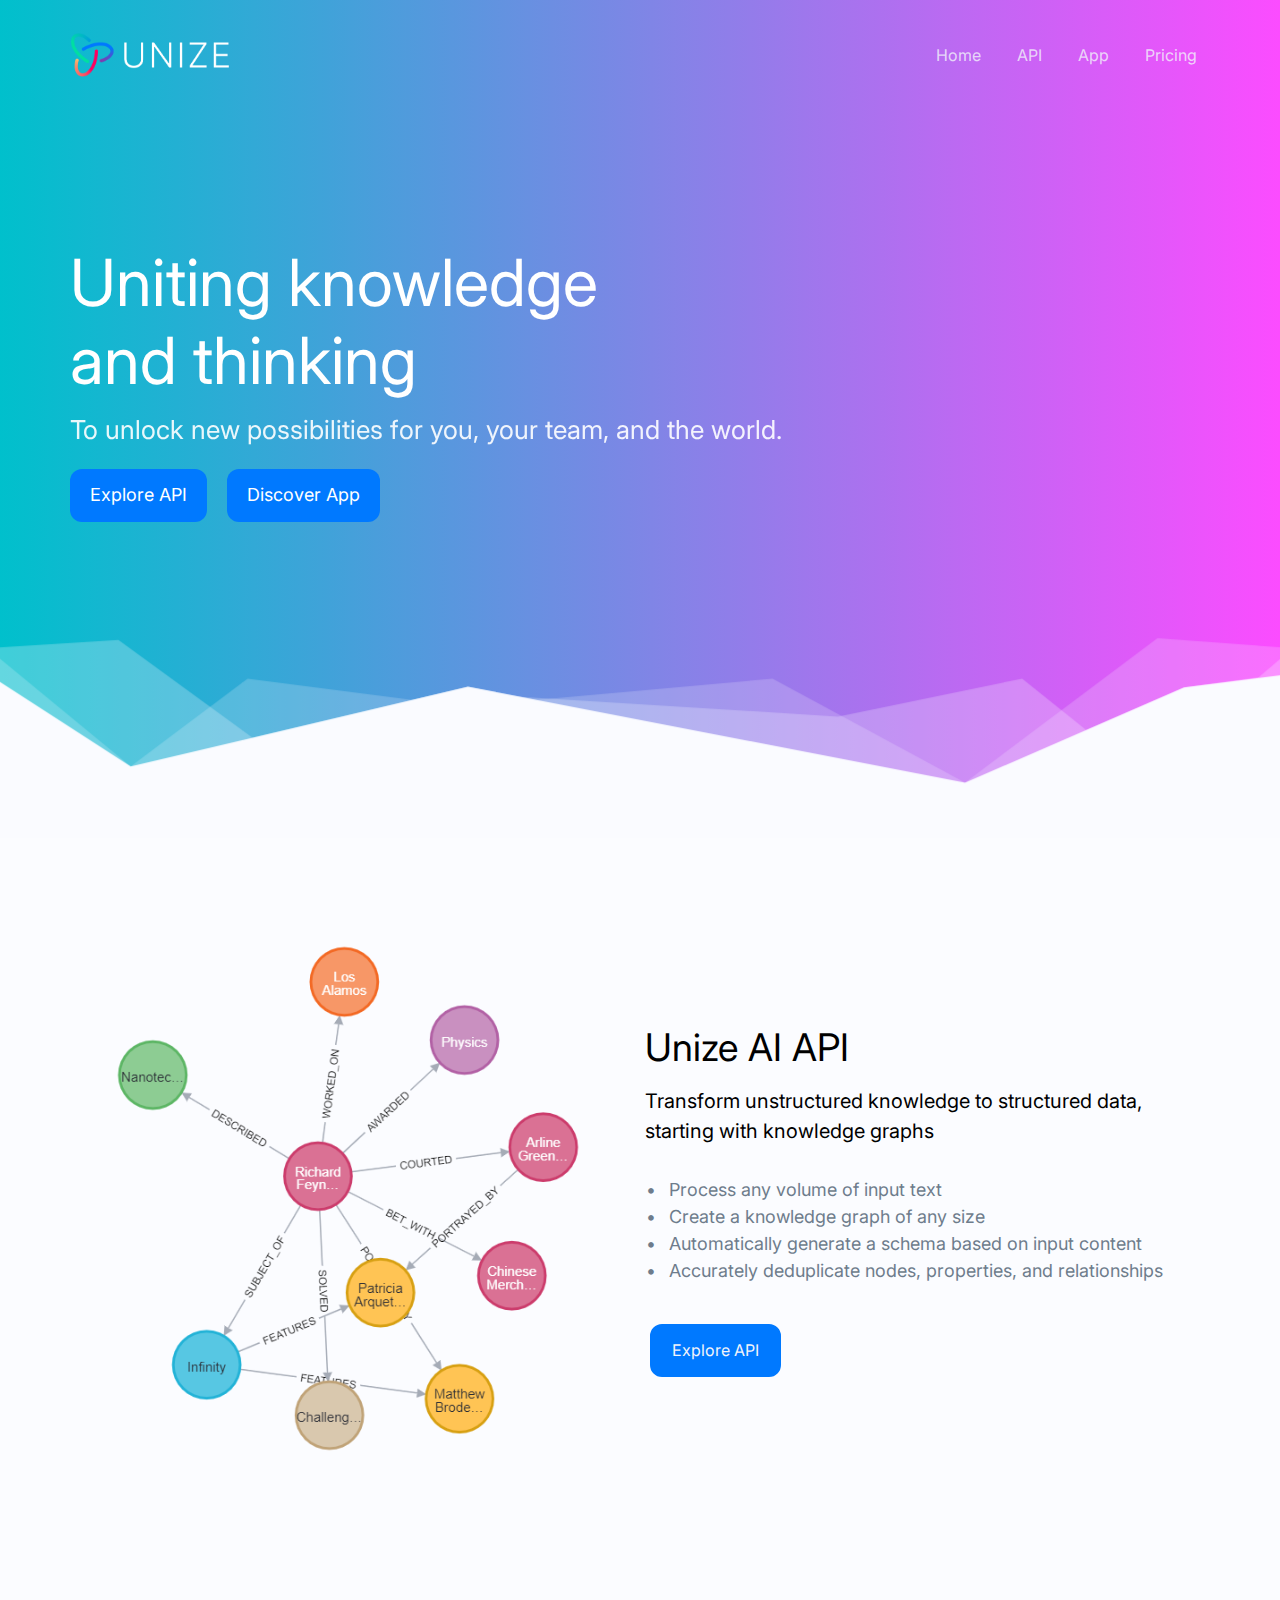
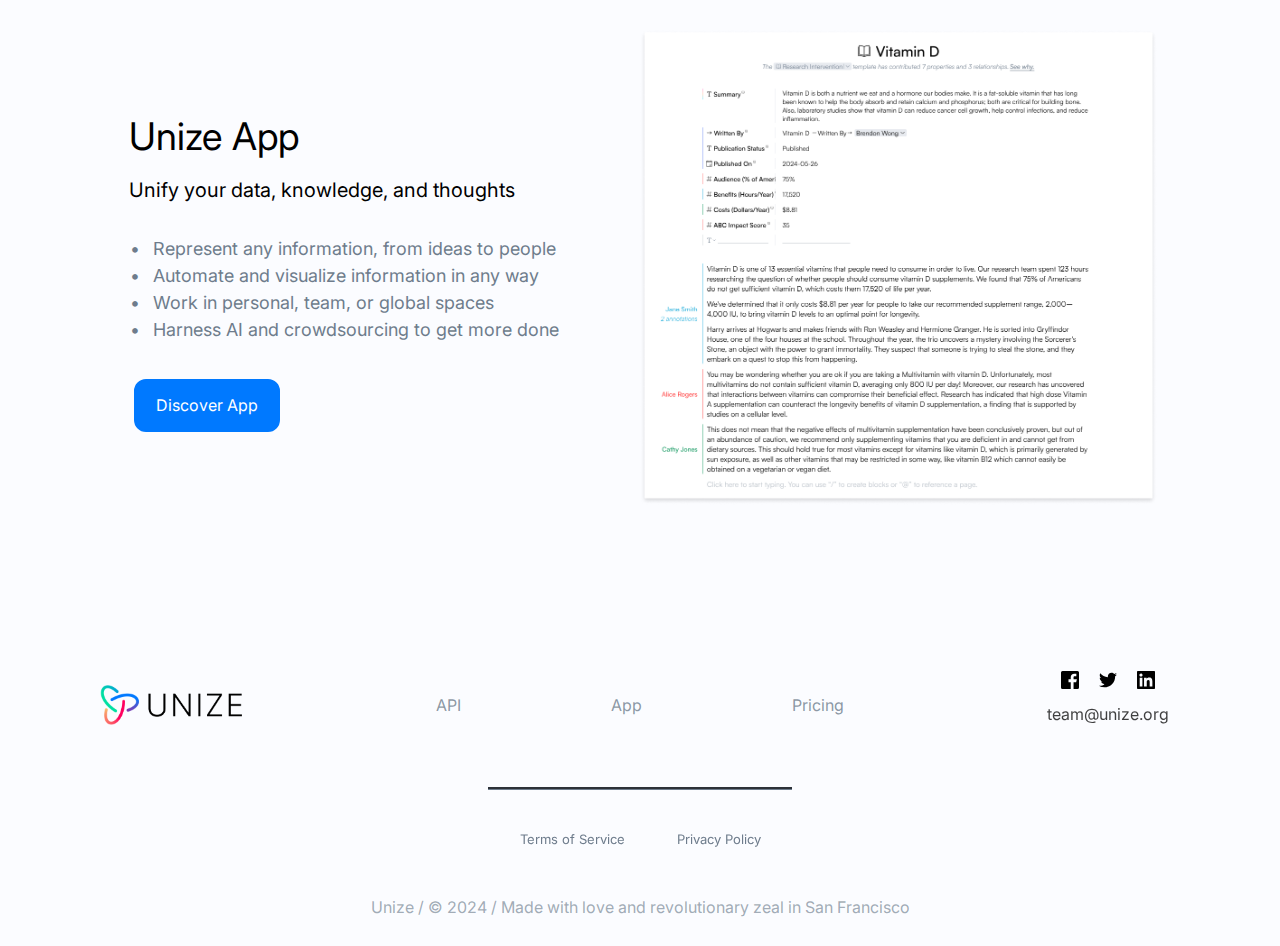
==== commit d3d4a9b2: "Update API documentation site link" ====
--- a/index.html
+++ b/index.html
@@ -1,4 +1,4 @@
-<!DOCTYPE html><html lang="en"><head><meta charset="utf-8" /><meta property="og:site_name" content="Unize" /><meta property="og:title" content="Unize" /><meta name="twitter:title" content="Unize" /><meta property="og:description" content="Uniting the world&#039;s knowledge and thinking to unlock new possibilities" /><meta name="twitter:description" content="Uniting the world&#039;s knowledge and thinking to unlock new possibilities" /><meta property="og:type" content="website" /><meta property="og:image" content="assets/img/0f0055756482097767aa77c5a12434cd.jpg" /><meta property="twitter:image" content="assets/img/0f0055756482097767aa77c5a12434cd.jpg"><meta property="og:url" content="" /><meta content="summary_large_image" name="twitter:card" /><title>Unize</title><meta name="description" content="Uniting the world&#039;s knowledge and thinking to unlock new possibilities" /><link rel="apple-touch-icon-precomposed" href="https://cloud-1de12d.b-cdn.net/media/iW=180&iH=any/a97959f3dce3258a9dd6fd18bb9ece84.png"/><link rel="apple-touch-icon-precomposed" href="https://cloud-1de12d.b-cdn.net/media/iW=256&iH=256/a97959f3dce3258a9dd6fd18bb9ece84.png"/><link rel="canonical" href="" /><link rel="icon" href="https://cloud-1de12d.b-cdn.net/media/iW=32&iH=any/a97959f3dce3258a9dd6fd18bb9ece84.png" sizes="32x32"/><link rel="icon" href="https://cloud-1de12d.b-cdn.net/media/iW=192&iH=any/a97959f3dce3258a9dd6fd18bb9ece84.png" sizes="192x192"/><meta name="viewport" content="width=device-width, initial-scale=1"><link class="brz-link brz-link-bunny-fonts-prefetch" rel="dns-prefetch" href="//fonts.bunny.net"><link class="brz-link brz-link-bunny-fonts-preconnect" rel="preconnect" href="https://fonts.bunny.net/" crossorigin><link class="brz-link brz-link-cdn-preconnect" rel="preconnect" href="https://cloud-1de12d.b-cdn.net" crossorigin><link href="https://fonts.bunny.net/css?family=Inter:100,200,300,regular,500,600,700,800,900|Lato:100,100italic,300,300italic,regular,italic,700,700italic,900,900italic&subset=arabic,bengali,cyrillic,cyrillic-ext,devanagari,greek,greek-ext,gujarati,hebrew,khmer,korean,latin-ext,tamil,telugu,thai,vietnamese&display=swap" class="brz-link brz-link-google" type="text/css" rel="stylesheet"/><link href="assets/4619e00e51fc4e2e8adf02a98d17fb83.css" class="brz-link brz-link-preview-lib-pro" data-brz-group="group-2" rel="stylesheet"/><link href="assets/d875ce6fce767026d1595c4c09b748b1.css" class="brz-link brz-link-preview-pro" rel="stylesheet"/><style class="brz-style">.brz .brz-css-q8PAr {z-index: auto;margin: 0;}
+<!DOCTYPE html><html lang="en"><head><meta charset="utf-8" /><meta property="og:site_name" content="Unize" /><meta property="og:title" content="Unize" /><meta name="twitter:title" content="Unize" /><meta property="og:description" content="Uniting the world&#039;s knowledge and thinking to unlock new possibilities" /><meta name="twitter:description" content="Uniting the world&#039;s knowledge and thinking to unlock new possibilities" /><meta property="og:type" content="website" /><meta property="og:image" content="assets/img/0f0055756482097767aa77c5a12434cd.jpg" /><meta property="twitter:image" content="assets/img/0f0055756482097767aa77c5a12434cd.jpg"><meta property="og:url" content="" /><meta content="summary_large_image" name="twitter:card" /><title>Unize</title><meta name="description" content="Uniting the world&#039;s knowledge and thinking to unlock new possibilities" /><link rel="apple-touch-icon-precomposed" href="https://cloud-1de12d.b-cdn.net/media/iW=180&iH=any/a97959f3dce3258a9dd6fd18bb9ece84.png"/><link rel="apple-touch-icon-precomposed" href="https://cloud-1de12d.b-cdn.net/media/iW=256&iH=256/a97959f3dce3258a9dd6fd18bb9ece84.png"/><link rel="canonical" href="" /><link rel="icon" href="https://cloud-1de12d.b-cdn.net/media/iW=32&iH=any/a97959f3dce3258a9dd6fd18bb9ece84.png" sizes="32x32"/><link rel="icon" href="https://cloud-1de12d.b-cdn.net/media/iW=192&iH=any/a97959f3dce3258a9dd6fd18bb9ece84.png" sizes="192x192"/><meta name="viewport" content="width=device-width, initial-scale=1"><link class="brz-link brz-link-bunny-fonts-prefetch" rel="dns-prefetch" href="//fonts.bunny.net"><link class="brz-link brz-link-bunny-fonts-preconnect" rel="preconnect" href="https://fonts.bunny.net/" crossorigin><link class="brz-link brz-link-cdn-preconnect" rel="preconnect" href="https://cloud-1de12d.b-cdn.net" crossorigin><link href="https://fonts.bunny.net/css?family=Inter:100,200,300,regular,500,600,700,800,900|Lato:100,100italic,300,300italic,regular,italic,700,700italic,900,900italic&subset=arabic,bengali,cyrillic,cyrillic-ext,devanagari,greek,greek-ext,gujarati,hebrew,khmer,korean,latin-ext,tamil,telugu,thai,vietnamese&display=swap" class="brz-link brz-link-google" type="text/css" rel="stylesheet"/><link href="assets/38039dc867e5895cf712a1dcdcb70379.css" class="brz-link brz-link-preview-lib-pro" data-brz-group="group-2" rel="stylesheet"/><link href="assets/846737d54f5c58a863d638fbce0b32b5.css" class="brz-link brz-link-preview-pro" rel="stylesheet"/><style class="brz-style">.brz .brz-css-q8PAr {z-index: auto;margin: 0;}
 .brz .brz-css-q8PAr.brz-section .brz-section__content {min-height: auto;display: flex;}
 .brz .brz-css-q8PAr .brz-container {justify-content: center;}
 .brz .brz-css-q8PAr > .slick-slider > .brz-slick-slider__dots {color: rgba(0,0,0,1);}
@@ -1741,4 +1741,4 @@
 .brz-ed--mobile .brz-tp__dc-block-st1 h5 {font-family: "Inter",sans-serif;font-size: 16px;font-weight: 500;letter-spacing: 0px;line-height: 1.5;}
 .brz-ed--desktop .brz-tp__dc-block-st1 h6 {font-family: "Inter",sans-serif;font-size: 16px;font-weight: 500;letter-spacing: 0px;line-height: 1.8;}
 .brz-ed--tablet .brz-tp__dc-block-st1 h6 {font-family: "Inter",sans-serif;font-size: 14px;font-weight: 500;letter-spacing: 0px;line-height: 1.8;}
-.brz-ed--mobile .brz-tp__dc-block-st1 h6 {font-family: "Inter",sans-serif;font-size: 14px;font-weight: 500;letter-spacing: 0px;line-height: 1.8;}</style></head><body class="brz">        <div class="brz-root__container brz-reset-all brz"><section id="cCU1XeXOIFFC" class="brz-section brz-section__header brz-css-i7u0f"><div class="brz-section__menu-item brz-css-dhyra brz-css-vc5vd" data-brz-custom-id="yfJYIa8UucN5"><div class="brz-bg"><div class="brz-bg-color"></div></div><div class="brz-container brz-css-x9B88"><div class="brz-row__container brz-css-fbX1x" data-brz-custom-id="a6PHrN9GDGMb"><div class="brz-bg"></div><div class="brz-row brz-css-tjpvD brz-css-yuV6n"><div class="brz-columns brz-css-cNxzi brz-css-feeGq" data-brz-custom-id="n6oH6elslj_A"><div class="brz-bg"></div><div class="brz-column__items brz-css-rW4Hb brz-css-b0mBb"><div id="" class="brz-css-zEiW4 brz-css-f1egM brz-wrapper"><div class="brz-image brz-css-arcx0" data-brz-custom-id="jI22Dtg6qca0"><a class="brz-a" href="https://www.unize.org/" target="_self" rel="noopener" data-brz-link-type="external"><picture class="brz-picture brz-d-block brz-p-relative brz-css-vXXU5 brz-css-s0QVC"><source srcset="assets/img/d1280f6323f5dcf3a167957d36e9f8a7.png 1x, assets/img/d1280f6323f5dcf3a167957d36e9f8a7.png 2x" media="(min-width: 992px)"><source srcset="assets/img/d1280f6323f5dcf3a167957d36e9f8a7.png 1x, assets/img/d1280f6323f5dcf3a167957d36e9f8a7.png 2x" media="(min-width: 768px)"><img class="brz-img" srcset="assets/img/d1280f6323f5dcf3a167957d36e9f8a7.png 1x, assets/img/d1280f6323f5dcf3a167957d36e9f8a7.png 2x" src="assets/img/9be02e9c8e32b47829a6d87bace7eb8d.png" alt="" draggable="false" loading="lazy"></picture></a></div></div></div></div><div class="brz-columns brz-css-cNxzi brz-css-bwVXP" data-brz-custom-id="onlr8kiSqe_k"><div class="brz-bg"></div><div class="brz-column__items brz-css-rW4Hb brz-css-eNt97"><div id="" class="brz-css-zEiW4 brz-css-tmmCJ brz-wrapper"><div class="brz-menu__container brz-css-rzd0n brz-css-dChKk" data-mmenu-id="#vHx2rIfooHrQ" data-mmenu-position="position-left" data-mmenu-title="Menu" data-mmenu-stickytitle="off" data-mmenu-closingicon="%7B%22desktop%22%3A%22off%22%2C%22tablet%22%3A%22off%22%2C%22mobile%22%3A%22off%22%7D" data-brz-custom-id="vHx2rIfooHrQ"><nav class="brz-menu brz-menu__preview brz-css-m8lzZ"><ul class="brz-menu__ul"><li class="brz-menu__item brz-menu__item--current" data-menu-item-id="2bc648ab105ce9b3c9ac6d9ea5f41fe4"><a class="brz-a" href="." target="_self" rel="noopener" data-brz-link-type="external"><span class="brz-span">Home</span></a></li><li class="brz-menu__item" data-menu-item-id="baa739198fc1b2a8d71c98c7c540123b"><a class="brz-a" href="https://www.unize.org/unize-api" target="_self" rel="noopener" data-brz-link-type="external"><span class="brz-span">API</span></a></li><li class="brz-menu__item" data-menu-item-id="2a30f921f6b56d24776e6700e70a567d"><a class="brz-a" href="https://www.unize.org/unize-app" target="_self" rel="noopener" data-brz-link-type="external"><span class="brz-span">App</span></a></li><li class="brz-menu__item" data-menu-item-id="9521457dd9b8c93bc9bce9f46ad57d84"><a class="brz-a" href="https://www.unize.org/pricing" target="_self" rel="noopener" data-brz-link-type="external"><span class="brz-span">Pricing</span></a></li><li class="brz-menu__item" data-menu-item-id="d07c1d29191f361bc766a13b90ebc3ba"><a class="brz-a" href="https://api.unize.org/login" target="_blank" rel="noopener" data-brz-link-type="external"><span class="brz-span">Log In</span></a></li><li class="brz-menu__item" data-menu-item-id="27be973c119e9e988529d6e30c916042"><a class="brz-a" href="https://api.unize.org/signup" target="_blank" rel="noopener" data-brz-link-type="external"><span class="brz-span">Sign Up</span></a></li></ul></nav><div class="brz-mm-menu__icon"><svg class="brz-icon-svg align-[initial]"><use href="assets/svg/bb8007eba42bc6264e0514edc122ea72.svg#brz_icon"></use></svg></div><nav id="vHx2rIfooHrQ" class="brz-menu brz-menu__mmenu brz-menu__preview brz-css-m8lzZ"><ul class="brz-menu__ul"><li class="brz-mm-menu__item brz-menu__item--current brz-mm-menu__item-empty" data-menu-item-id="2bc648ab105ce9b3c9ac6d9ea5f41fe4"><a class="brz-a" href="." target="_self" rel="noopener" data-brz-link-type="external"><span class="brz-span">Home</span></a><div></div></li><li class="brz-mm-menu__item  brz-mm-menu__item-empty" data-menu-item-id="baa739198fc1b2a8d71c98c7c540123b"><a class="brz-a" href="https://www.unize.org/unize-api" target="_self" rel="noopener" data-brz-link-type="external"><span class="brz-span">API</span></a><div></div></li><li class="brz-mm-menu__item  brz-mm-menu__item-empty" data-menu-item-id="2a30f921f6b56d24776e6700e70a567d"><a class="brz-a" href="https://www.unize.org/unize-app" target="_self" rel="noopener" data-brz-link-type="external"><span class="brz-span">App</span></a><div></div></li><li class="brz-mm-menu__item  brz-mm-menu__item-empty" data-menu-item-id="9521457dd9b8c93bc9bce9f46ad57d84"><a class="brz-a" href="https://www.unize.org/pricing" target="_self" rel="noopener" data-brz-link-type="external"><span class="brz-span">Pricing</span></a><div></div></li><li class="brz-mm-menu__item  brz-mm-menu__item-empty" data-menu-item-id="d07c1d29191f361bc766a13b90ebc3ba"><a class="brz-a" href="https://api.unize.org/login" target="_blank" rel="noopener" data-brz-link-type="external"><span class="brz-span">Log In</span></a><div></div></li><li class="brz-mm-menu__item  brz-mm-menu__item-empty" data-menu-item-id="27be973c119e9e988529d6e30c916042"><a class="brz-a" href="https://api.unize.org/signup" target="_blank" rel="noopener" data-brz-link-type="external"><span class="brz-span">Sign Up</span></a><div></div></li></ul></nav></div></div></div></div><div class="brz-columns brz-css-cNxzi brz-css-c417z" data-brz-custom-id="zGmmXYkBqIQK"><div class="brz-bg"></div><div class="brz-column__items brz-css-rW4Hb brz-css-r4_ze"><div id="" class="brz-css-zEiW4 brz-css-l5fXo brz-wrapper"><div class="brz-menu__container brz-css-rzd0n" data-mmenu-id="#gp7YP6AI5bkZ" data-mmenu-position="position-left" data-mmenu-title="Menu" data-mmenu-stickytitle="off" data-mmenu-closingicon="%7B%22desktop%22%3A%22off%22%2C%22tablet%22%3A%22off%22%2C%22mobile%22%3A%22off%22%7D" data-brz-custom-id="gp7YP6AI5bkZ"><nav class="brz-menu brz-menu__preview brz-css-m8lzZ brz-css-aFJnx"><ul class="brz-menu__ul"><li class="brz-menu__item brz-menu__item--current" data-menu-item-id="69f688a7dc8459266c137741364f8393"><a class="brz-a" href="." target="_self" rel="noopener" data-brz-link-type="external"><span class="brz-span">Home</span></a></li><li class="brz-menu__item" data-menu-item-id="bd7d0f2883914527bfbf3fc986f9f7bc"><a class="brz-a" href="https://www.unize.org/unize-api" target="_self" rel="noopener" data-brz-link-type="external"><span class="brz-span">API</span></a></li><li class="brz-menu__item" data-menu-item-id="dd696e9fbaea71de3a668fcac0bcbea0"><a class="brz-a" href="https://www.unize.org/unize-app" target="_self" rel="noopener" data-brz-link-type="external"><span class="brz-span">App</span></a></li><li class="brz-menu__item" data-menu-item-id="bfdcbf75220a037176b501f57151c2f0"><a class="brz-a" href="https://www.unize.org/pricing" target="_self" rel="noopener" data-brz-link-type="external"><span class="brz-span">Pricing</span></a></li></ul></nav><div class="brz-mm-menu__icon"><svg class="brz-icon-svg align-[initial]"><use href="assets/svg/bb8007eba42bc6264e0514edc122ea72.svg#brz_icon"></use></svg></div><nav id="gp7YP6AI5bkZ" class="brz-menu brz-menu__mmenu brz-menu__preview brz-css-m8lzZ brz-css-aFJnx"><ul class="brz-menu__ul"><li class="brz-mm-menu__item brz-menu__item--current brz-mm-menu__item-empty" data-menu-item-id="69f688a7dc8459266c137741364f8393"><a class="brz-a" href="." target="_self" rel="noopener" data-brz-link-type="external"><span class="brz-span">Home</span></a><div></div></li><li class="brz-mm-menu__item  brz-mm-menu__item-empty" data-menu-item-id="bd7d0f2883914527bfbf3fc986f9f7bc"><a class="brz-a" href="https://www.unize.org/unize-api" target="_self" rel="noopener" data-brz-link-type="external"><span class="brz-span">API</span></a><div></div></li><li class="brz-mm-menu__item  brz-mm-menu__item-empty" data-menu-item-id="dd696e9fbaea71de3a668fcac0bcbea0"><a class="brz-a" href="https://www.unize.org/unize-app" target="_self" rel="noopener" data-brz-link-type="external"><span class="brz-span">App</span></a><div></div></li><li class="brz-mm-menu__item  brz-mm-menu__item-empty" data-menu-item-id="bfdcbf75220a037176b501f57151c2f0"><a class="brz-a" href="https://www.unize.org/pricing" target="_self" rel="noopener" data-brz-link-type="external"><span class="brz-span">Pricing</span></a><div></div></li></ul></nav></div></div></div></div></div></div></div></div></section>     <section id="features" class="brz-section brz-css-q8PAr"><div class="brz-section__content brz-section--boxed brz-css-lu1rp brz-css-ySthY" data-brz-custom-id="kWwvvZzwtPXS"><div class="brz-bg"><div class="brz-bg-color"></div><div class="brz-bg-shape brz-bg-shape__bottom"></div></div><div class="brz-container brz-css-yGhhc"><div class="brz-row__container brz-css-zl6U7" data-brz-custom-id="mKuAkNpOA5Ae"><div class="brz-bg"></div><div class="brz-row brz-css-bgtLx brz-css-g7jHv"><div class="brz-columns brz-css-gklrZ brz-css-xfjej" data-brz-custom-id="unumpsMsN_oU"><div class="brz-bg"></div><div class="brz-column__items brz-css-ouiWS brz-css-uNCYd"><div id="" class="brz-css-yPEb9 brz-css-if4vQ brz-wrapper"><div class="brz-rich-text brz-rich-text__custom brz-css-lTsdp" data-brz-custom-id="j6gHn9bJLo8G"><div data-brz-translate-text="1"><h1 class="brz-tp-xs-heading1 brz-tp-sm-heading1 brz-fw-xs-500 brz-fss-xs-px brz-fs-xs-50 brz-lh-xs-1_5 brz-ls-xs-0 brz-fsft-xs-0 brz-fwdth-xs-100 brz-vfw-xs-400 brz-text-sm-center brz-text-xs-center brz-ls-sm-0 brz-lh-sm-1_5 brz-vfw-sm-400 brz-fwdth-sm-100 brz-fsft-sm-0 brz-fs-sm-60 brz-fss-sm-px brz-fw-sm-500 brz-ff-inter brz-ft-google brz-fs-lg-60 brz-fss-lg-px brz-fw-lg-600 brz-ls-lg-0 brz-lh-lg-1_5 brz-vfw-lg-400 brz-fwdth-lg-100 brz-fsft-lg-0 brz-tp-lg-heading1 brz-css-xEdPA" data-uniq-id="iAx39" data-generated-css="brz-css-o3n9T"><span class="brz-cp-color8" style="opacity: 1; color: rgb(255, 255, 255);">Uniting knowledge</span></h1><h1 class="brz-tp-xs-heading1 brz-tp-sm-heading1 brz-fw-xs-500 brz-fss-xs-px brz-fs-xs-50 brz-lh-xs-1_5 brz-ls-xs-0 brz-fsft-xs-0 brz-fwdth-xs-100 brz-vfw-xs-400 brz-text-sm-center brz-text-xs-center brz-ls-sm-0 brz-lh-sm-1_5 brz-vfw-sm-400 brz-fwdth-sm-100 brz-fsft-sm-0 brz-fs-sm-60 brz-fss-sm-px brz-fw-sm-500 brz-ff-inter brz-ft-google brz-fs-lg-60 brz-fss-lg-px brz-fw-lg-600 brz-ls-lg-0 brz-lh-lg-1_5 brz-vfw-lg-400 brz-fwdth-lg-100 brz-fsft-lg-0 brz-tp-lg-heading1 brz-css-oIOPK" data-uniq-id="juIsX" data-generated-css="brz-css-o_Go5"><span class="brz-cp-color8" style="opacity: 1; color: rgb(255, 255, 255);">and thinking </span></h1></div></div></div><div id="" class="brz-css-yPEb9 brz-css-uv2Oh brz-wrapper"><div class="brz-rich-text brz-rich-text__custom brz-css-lTsdp" data-brz-custom-id="jvhTyfv4y5ON"><div data-brz-translate-text="1"><h3 class="brz-tp-lg-subtitle brz-fsft-lg-0 brz-fwdth-lg-100 brz-vfw-lg-400 brz-lh-lg-1_5 brz-ls-lg-0 brz-fw-lg-400 brz-fss-lg-px brz-fs-lg-24 brz-ft-google brz-ff-inter brz-fsft-xs-0 brz-fwdth-xs-100 brz-vfw-xs-400 brz-lh-xs-1_5 brz-ls-xs-0 brz-fw-xs-400 brz-fss-xs-px brz-fs-xs-21 brz-text-sm-center brz-text-xs-center brz-tp-sm-subtitle brz-tp-xs-subtitle brz-css-g64RU" data-uniq-id="dmPlm" data-generated-css="brz-css-a3Xff"><span class="brz-cp-color1" style="color: rgba(var(--brz-global-color1),0.9);">To unlock new possibilities for </span><strong class="brz-cp-color1" style="color: rgba(var(--brz-global-color1),0.9);">you, your team,</strong><span class="brz-cp-color1" style="color: rgba(var(--brz-global-color1),0.9);"> and the </span><strong class="brz-cp-color1" style="color: rgba(var(--brz-global-color1),0.9);">world.</strong></h3></div></div></div></div></div></div></div><div class="brz-row__container brz-css-zl6U7" data-brz-custom-id="ktHqTRJY9CQB"><div class="brz-bg"></div><div class="brz-row brz-css-bgtLx brz-css-g7jHv"><div class="brz-columns brz-css-gklrZ brz-css-lJIpu" data-brz-custom-id="nSB8uJFB1srV"><div class="brz-column__items brz-css-ouiWS brz-css-kbJtx"><div class="brz-wrapper-clone brz-css-vzO1j brz-css-u47st"><div class="brz-d-xs-flex brz-flex-xs-wrap brz-css-m2A8A brz-css-ePum_" data-brz-custom-id=""><div class="brz-wrapper-clone__item" id="dK0WBs5pwILF"><a class="brz-a brz-btn brz-css-w2Usa brz-css-wXOvc" href="https://www.unize.org/unize-api" target="_self" rel="noopener" data-brz-link-type="external" data-brz-custom-id="dK0WBs5pwILF"><span data-brz-translate-text="1" class="brz-span brz-text__editor" contenteditable="false">Explore API</span></a></div><div class="brz-wrapper-clone__item" id="zUt1qkRnaPEA"><a class="brz-a brz-btn brz-css-w2Usa brz-css-u9LAd" href="https://www.unize.org/unize-app" target="_self" rel="noopener" data-brz-link-type="external" data-brz-custom-id="zUt1qkRnaPEA"><span data-brz-translate-text="1" class="brz-span brz-text__editor" contenteditable="false">Discover App</span></a></div></div></div></div></div></div></div></div></div></section><section id="design" class="brz-section brz-css-q8PAr"><div class="brz-section__content brz-section--boxed brz-css-lu1rp brz-css-zI_nM" data-brz-custom-id="byawhtclvhiwtlukfgkexcisfudeedhwijrf"><div class="brz-bg"><div class="brz-bg-color"></div></div><div class="brz-container brz-css-yGhhc"><div id="" class="brz-css-yPEb9 brz-css-cVron brz-css-pMolW brz-wrapper"><div class="brz-spacer brz-css-vP9kE brz-css-kBSaR"></div></div><div class="brz-row__container brz-css-zl6U7 brz-css-mv06x" data-brz-custom-id="xhezcycftvkdqvyxtowtcszeqdnsoyhggqqe"><div class="brz-bg"></div><div class="brz-row brz-css-bgtLx brz-css-g7jHv"><div class="brz-columns brz-css-gklrZ brz-css-tEWrM" data-brz-custom-id="rdfrgxmzpnbayvgtdnzpfbhlilidvyhyiqss"><div class="brz-bg"></div><div class="brz-column__items brz-css-ouiWS brz-css-gVW2x"><div id="" class="brz-css-yPEb9 brz-css-p9amY brz-wrapper"><div class="brz-image brz-css-x4Av_ brz-css-g1k6b" data-brz-custom-id="yhebcebiecmbzvnhoprkbrbhdkjlwzuxgorq"><picture class="brz-picture brz-d-block brz-p-relative brz-css-fkPEX brz-css-oaVIc"><source srcset="assets/img/c20c98cc563b18a487ec11ce1176ffc1.png 1x, assets/img/c20c98cc563b18a487ec11ce1176ffc1.png 2x" media="(min-width: 992px)"><source srcset="assets/img/c20c98cc563b18a487ec11ce1176ffc1.png 1x, assets/img/c20c98cc563b18a487ec11ce1176ffc1.png 2x" media="(min-width: 768px)"><img class="brz-img" srcset="assets/img/c20c98cc563b18a487ec11ce1176ffc1.png 1x, assets/img/c20c98cc563b18a487ec11ce1176ffc1.png 2x" src="assets/img/c20c98cc563b18a487ec11ce1176ffc1.png" alt="" draggable="false" loading="lazy"></picture></div></div></div></div><div class="brz-columns brz-css-gklrZ brz-css-guccX" data-brz-custom-id="fxublufdfmhzghxnfvtdhhbswnggqgehxqfa"><div class="brz-column__items brz-css-ouiWS brz-css-tXIuU"><div id="" class="brz-css-yPEb9 brz-css-lJMQx brz-wrapper"><div class="brz-rich-text brz-rich-text__custom brz-css-lTsdp" data-brz-custom-id="amqtidnslmcvmknksnrmjxcmasyhwglvzzhi"><div data-brz-translate-text="1"><h2 class="brz-tp-xs-heading2 brz-ls-lg-0 brz-fw-lg-500 brz-fss-lg-px brz-fs-lg-40 brz-ft-google brz-ff-inter brz-lh-xs-1_5 brz-ls-xs-0 brz-fw-xs-500 brz-fss-xs-px brz-fs-xs-31 brz-fsft-xs-0 brz-fwdth-xs-100 brz-vfw-xs-400 brz-text-xs-center brz-lh-lg-1_2 brz-vfw-lg-400 brz-fwdth-lg-100 brz-fsft-lg-0 brz-tp-lg-heading2 brz-mt-sm-0 brz-mb-sm-0 brz-css-lS8Cw" data-generated-css="brz-css-zaQ2E" data-uniq-id="j6G5K">Unize AI API</h2></div></div></div><div id="" class="brz-css-yPEb9 brz-css-lUol3 brz-wrapper"><div class="brz-rich-text brz-rich-text__custom brz-css-lTsdp" data-brz-custom-id="mcxB0vC1cIk4"><div data-brz-translate-text="1"><h4 class="brz-fsft-lg-0 brz-fwdth-lg-100 brz-vfw-lg-400 brz-lh-lg-1_5 brz-ls-lg-0 brz-fw-lg-400 brz-fss-lg-px brz-fs-lg-22 brz-ft-google brz-ff-inter brz-ls-xs-0 brz-fw-xs-400 brz-fss-xs-px brz-fs-xs-20 brz-fsft-xs-0 brz-fwdth-xs-100 brz-vfw-xs-400 brz-lh-xs-1_5 brz-tp-xs-paragraph brz-tp-lg-heading4 brz-css-jRAY5" data-uniq-id="sy5_f" data-generated-css="brz-css-vF1Nb"><span class="brz-cp-color2" style="color: rgba(var(--brz-global-color2),1);">Transform unstructured knowledge to structured data, starting with knowledge graphs</span></h4></div></div></div><div id="" class="brz-css-yPEb9 brz-css-cVron brz-css-lZlZH brz-wrapper"><div class="brz-spacer brz-css-vP9kE brz-css-rd1wD"></div></div><div id="" class="brz-css-yPEb9 brz-css-fPVBY brz-wrapper"><div class="brz-rich-text brz-rich-text__custom brz-css-lTsdp" data-brz-custom-id="kQe3aR3aLg9y"><div data-brz-translate-text="1"><ul><li class="brz-tp-xs-paragraph brz-fs-xs-20 brz-fss-xs-px brz-fw-xs-400 brz-ls-xs-0 brz-lh-xs-1_5 brz-vfw-xs-400 brz-fwdth-xs-100 brz-fsft-xs-0 brz-ff-inter brz-ft-google brz-fs-lg-20 brz-fss-lg-px brz-fw-lg-400 brz-ls-lg-0 brz-lh-lg-1_8 brz-vfw-lg-400 brz-fwdth-lg-100 brz-fsft-lg-0 brz-tp-lg-paragraph brz-bcp-color7 brz-css-nyvVF" data-generated-css="brz-css-pkd8R" data-uniq-id="y2gYN" style="color: rgba(var(--brz-global-color7),1);"><span class="brz-cp-color7" style="color: rgba(var(--brz-global-color7),1); background-color: transparent;"> Process any volume of input text</span></li><li class="brz-tp-xs-paragraph brz-fs-xs-20 brz-fss-xs-px brz-fw-xs-400 brz-ls-xs-0 brz-lh-xs-1_5 brz-vfw-xs-400 brz-fwdth-xs-100 brz-fsft-xs-0 brz-ff-inter brz-ft-google brz-fs-lg-20 brz-fss-lg-px brz-fw-lg-400 brz-ls-lg-0 brz-lh-lg-1_8 brz-vfw-lg-400 brz-fwdth-lg-100 brz-fsft-lg-0 brz-tp-lg-paragraph brz-mt-sm-0 brz-bcp-color7 brz-css-jSWJY" data-generated-css="brz-css-jMg2K" data-uniq-id="vl9JP" style="color: rgba(var(--brz-global-color7),1);"><span class="brz-cp-color7" style="background-color: transparent; color: rgba(var(--brz-global-color7),1);"> Create a knowledge graph of any size</span></li><li class="brz-tp-xs-paragraph brz-fs-xs-20 brz-fss-xs-px brz-fw-xs-400 brz-ls-xs-0 brz-lh-xs-1_5 brz-vfw-xs-400 brz-fwdth-xs-100 brz-fsft-xs-0 brz-ff-inter brz-ft-google brz-fs-lg-20 brz-fss-lg-px brz-fw-lg-400 brz-ls-lg-0 brz-lh-lg-1_8 brz-vfw-lg-400 brz-fwdth-lg-100 brz-fsft-lg-0 brz-tp-lg-paragraph brz-bcp-color7 brz-css-y9OYX" data-generated-css="brz-css-hesxN" data-uniq-id="u1zrf" style="color: rgba(var(--brz-global-color7),1);"><span class="brz-cp-color7" style="background-color: transparent; color: rgba(var(--brz-global-color7),1);"> Automatically generate a schema based on input content</span></li><li class="brz-tp-xs-paragraph brz-fs-xs-20 brz-fss-xs-px brz-fw-xs-400 brz-ls-xs-0 brz-lh-xs-1_5 brz-vfw-xs-400 brz-fwdth-xs-100 brz-fsft-xs-0 brz-ff-inter brz-ft-google brz-fs-lg-20 brz-fss-lg-px brz-fw-lg-400 brz-ls-lg-0 brz-lh-lg-1_8 brz-vfw-lg-400 brz-fwdth-lg-100 brz-fsft-lg-0 brz-tp-lg-paragraph brz-bcp-color7 brz-css-bJ2Ah" data-generated-css="brz-css-v4H1t" data-uniq-id="uozVr" style="color: rgba(var(--brz-global-color7),1);"><span class="brz-cp-color7" style="background-color: transparent; color: rgba(var(--brz-global-color7),1);"> Accurately deduplicate nodes, properties, and relationships</span></li></ul></div></div></div><div id="" class="brz-css-yPEb9 brz-css-cVron brz-css-c_WY_ brz-wrapper"><div class="brz-spacer brz-css-vP9kE brz-css-np8Lv"></div></div><div class="brz-wrapper-clone brz-css-vzO1j brz-css-gD663"><div class="brz-d-xs-flex brz-flex-xs-wrap brz-css-m2A8A brz-css-x3cJx" data-brz-custom-id=""><div class="brz-wrapper-clone__item" id="fdjwfgzhlbjfwxbbokgrrdhlskpxudzctntu"><a class="brz-a brz-btn brz-css-w2Usa brz-css-tEfBA" href="https://www.unize.org/unize-api" target="_self" rel="noopener" data-brz-link-type="external" data-brz-custom-id="fdjwfgzhlbjfwxbbokgrrdhlskpxudzctntu"><span data-brz-translate-text="1" class="brz-span brz-text__editor" contenteditable="false">Explore API</span></a></div></div></div></div></div></div></div></div></div></section><section id="explore" class="brz-section brz-css-q8PAr brz-css-znzJ1"><div class="brz-section__content brz-section--boxed brz-css-lu1rp brz-css-ywpoo" data-brz-custom-id="lsfstdnpkifrbpphesqiwlvlxrijeearsmts"><div class="brz-bg"><div class="brz-bg-color"></div></div><div class="brz-container brz-css-yGhhc"><div id="" class="brz-css-yPEb9 brz-css-cVron brz-css-rh9Hs brz-wrapper"><div class="brz-spacer brz-css-vP9kE brz-css-fvjXz"></div></div><div class="brz-row__container brz-css-zl6U7 brz-css-jWnXu" data-brz-custom-id="ilvxplnuxcronownaykxtzokykxvomwreezc"><div class="brz-bg"></div><div class="brz-row brz-css-bgtLx brz-css-yZFM4"><div class="brz-columns brz-css-gklrZ brz-css-hH6cX" data-brz-custom-id="lejkxwagvnxwykafatybvzmuikfsqizwddnf"><div class="brz-column__items brz-css-ouiWS brz-css-n57Gz"><div id="" class="brz-css-yPEb9 brz-css-tPxjz brz-wrapper"><div class="brz-rich-text brz-rich-text__custom brz-css-lTsdp" data-brz-custom-id="dcvncwjclhrupeiaighxwiaohxgnohkehxuu"><div data-brz-translate-text="1"><h2 class="brz-tp-lg-heading2 brz-fsft-lg-0 brz-fwdth-lg-100 brz-vfw-lg-400 brz-lh-lg-1_2 brz-text-xs-center brz-mt-sm-5 brz-mb-sm-10 brz-vfw-xs-400 brz-fwdth-xs-100 brz-fsft-xs-0 brz-fs-xs-31 brz-fss-xs-px brz-fw-xs-500 brz-ls-xs-0 brz-lh-xs-1_5 brz-ff-inter brz-ft-google brz-fs-lg-40 brz-fss-lg-px brz-fw-lg-500 brz-ls-lg-0 brz-tp-xs-heading2 brz-css-yVqzv" data-uniq-id="aSprt" data-generated-css="brz-css-smUvG">Unize App</h2></div></div></div><div id="" class="brz-css-yPEb9 brz-css-nPnkb brz-wrapper"><div class="brz-rich-text brz-rich-text__custom brz-css-lTsdp" data-brz-custom-id="nrNu8zWmYlks"><div data-brz-translate-text="1"><h4 class="brz-ls-lg-0 brz-fw-lg-400 brz-fss-lg-px brz-fs-lg-22 brz-ft-google brz-ff-inter brz-fs-xs-20 brz-fsft-xs-0 brz-fwdth-xs-100 brz-vfw-xs-400 brz-lh-xs-1_5 brz-ls-xs-0 brz-fw-xs-400 brz-fss-xs-px brz-fsft-lg-0 brz-fwdth-lg-100 brz-vfw-lg-400 brz-lh-lg-1_5 brz-tp-xs-paragraph brz-tp-lg-heading4 brz-css-c_0cO" data-uniq-id="bPiZr" data-generated-css="brz-css-wywBa"><span class="brz-cp-color2" style="color: rgba(var(--brz-global-color2),1);">Unify your data, knowledge, and thoughts</span></h4></div></div></div><div id="" class="brz-css-yPEb9 brz-css-cVron brz-css-uu_Mj brz-wrapper"><div class="brz-spacer brz-css-vP9kE brz-css-sv_nI"></div></div><div id="" class="brz-css-yPEb9 brz-css-teM4J brz-wrapper"><div class="brz-rich-text brz-rich-text__custom brz-css-lTsdp" data-brz-custom-id="d50ZF3a7FaB0"><div data-brz-translate-text="1"><ul><li class="brz-tp-lg-paragraph brz-fsft-lg-0 brz-fwdth-lg-100 brz-vfw-lg-400 brz-lh-lg-1_8 brz-ls-lg-0 brz-fw-lg-400 brz-fss-lg-px brz-fs-lg-20 brz-ft-google brz-ff-inter brz-text-sm-left brz-text-lg-justify brz-fs-xs-20 brz-fss-xs-px brz-fw-xs-400 brz-ls-xs-0 brz-lh-xs-1_5 brz-vfw-xs-400 brz-fwdth-xs-100 brz-fsft-xs-0 brz-tp-xs-paragraph brz-text-xs-left brz-bcp-color7 brz-css-hGSGP" data-generated-css="brz-css-qUSXg" data-uniq-id="aYvZ7" style="color: rgba(var(--brz-global-color7),1);"><span class="brz-cp-color7" style="color: rgba(var(--brz-global-color7),1);"> Represent any information, from ideas to people</span></li><li class="brz-tp-lg-paragraph brz-fsft-lg-0 brz-fwdth-lg-100 brz-vfw-lg-400 brz-lh-lg-1_8 brz-ls-lg-0 brz-fw-lg-400 brz-fss-lg-px brz-fs-lg-20 brz-ft-google brz-ff-inter brz-text-sm-left brz-text-lg-justify brz-fs-xs-20 brz-fss-xs-px brz-fw-xs-400 brz-ls-xs-0 brz-lh-xs-1_5 brz-vfw-xs-400 brz-fwdth-xs-100 brz-fsft-xs-0 brz-tp-xs-paragraph brz-text-xs-left brz-bcp-color7 brz-css-dDUD8" data-generated-css="brz-css-e6mE1" data-uniq-id="aWpKG" style="color: rgba(var(--brz-global-color7),1);"><span class="brz-cp-color7" style="color: rgba(var(--brz-global-color7),1);"> Automate and visualize information in any way</span></li><li class="brz-tp-lg-paragraph brz-fsft-lg-0 brz-fwdth-lg-100 brz-vfw-lg-400 brz-lh-lg-1_8 brz-ls-lg-0 brz-fw-lg-400 brz-fss-lg-px brz-fs-lg-20 brz-ft-google brz-ff-inter brz-text-sm-left brz-text-lg-justify brz-fs-xs-20 brz-fss-xs-px brz-fw-xs-400 brz-ls-xs-0 brz-lh-xs-1_5 brz-vfw-xs-400 brz-fwdth-xs-100 brz-fsft-xs-0 brz-tp-xs-paragraph brz-text-xs-left brz-bcp-color7 brz-css-hY6Lc" data-generated-css="brz-css-gX34a" data-uniq-id="zU7NY" style="color: rgba(var(--brz-global-color7),1);"><span class="brz-cp-color7" style="color: rgba(var(--brz-global-color7),1);"> Work in personal, team, or global spaces</span></li><li class="brz-tp-lg-paragraph brz-fsft-lg-0 brz-fwdth-lg-100 brz-vfw-lg-400 brz-lh-lg-1_8 brz-ls-lg-0 brz-fw-lg-400 brz-fss-lg-px brz-fs-lg-20 brz-ft-google brz-ff-inter brz-text-sm-left brz-text-lg-justify brz-fs-xs-20 brz-fss-xs-px brz-fw-xs-400 brz-ls-xs-0 brz-lh-xs-1_5 brz-vfw-xs-400 brz-fwdth-xs-100 brz-fsft-xs-0 brz-tp-xs-paragraph brz-text-xs-left brz-bcp-color7 brz-css-x4QoK" data-generated-css="brz-css-o_444" data-uniq-id="xqAZb" style="color: rgba(var(--brz-global-color7),1);"><span class="brz-cp-color7" style="color: rgba(var(--brz-global-color7),1);"> Harness AI and crowdsourcing to get more done</span></li></ul></div></div></div><div id="" class="brz-css-yPEb9 brz-css-cVron brz-css-fyEAy brz-wrapper"><div class="brz-spacer brz-css-vP9kE brz-css-vMx6F"></div></div><div class="brz-wrapper-clone brz-css-vzO1j brz-css-xKkLN"><div class="brz-d-xs-flex brz-flex-xs-wrap brz-css-m2A8A brz-css-zlyBX" data-brz-custom-id=""><div class="brz-wrapper-clone__item" id="ixxvflzzevdsqifanccrbmhxsnzhfckhtyaq"><a class="brz-a brz-btn brz-css-w2Usa brz-css-cqkgr" href="https://www.unize.org/unize-app" target="_self" rel="noopener" data-brz-link-type="external" data-brz-custom-id="ixxvflzzevdsqifanccrbmhxsnzhfckhtyaq"><span data-brz-translate-text="1" class="brz-span brz-text__editor" contenteditable="false">Discover App</span></a></div></div></div></div></div><div class="brz-columns brz-css-gklrZ brz-css-wOzhH" data-brz-custom-id="kldvnxfjrfshqkkitgjrxcieekgkhgtdplfd"><div class="brz-bg"></div><div class="brz-column__items brz-css-ouiWS brz-css-gzuEh"><div id="" class="brz-css-yPEb9 brz-wrapper"><div class="brz-image brz-css-tniYu" data-brz-custom-id="jsciekiuwqxvrjzemxzcxoibfqbxejfopcxc"><picture class="brz-picture brz-d-block brz-p-relative brz-css-hOg1C brz-css-tLrnx"><source srcset="assets/img/a1dcfdb631380e19812d0a2518e2eb0d.png 1x, assets/img/a1dcfdb631380e19812d0a2518e2eb0d.png 2x" media="(min-width: 992px)"><source srcset="assets/img/a1dcfdb631380e19812d0a2518e2eb0d.png 1x, assets/img/a1dcfdb631380e19812d0a2518e2eb0d.png 2x" media="(min-width: 768px)"><img class="brz-img" srcset="assets/img/a1dcfdb631380e19812d0a2518e2eb0d.png 1x, assets/img/a1dcfdb631380e19812d0a2518e2eb0d.png 2x" src="assets/img/acfd024819190d44d864c9b0639bb530.png" alt="" draggable="false" loading="lazy"></picture></div></div></div></div></div></div></div></div></section><section id="14f42f7843080873bc198c95e132f48f" class="brz-section brz-css-zOsOb"><div class="brz-section__content brz-section--boxed brz-css-tapRh brz-css-ocZfI" data-brz-custom-id="xbfDxQv6mCW1"><div class="brz-bg"><div class="brz-bg-color"></div></div><div class="brz-container brz-css-oUU2x"><div class="brz-row__container brz-css-u37F5" data-brz-custom-id="q_n25Ucj7UNh"><div class="brz-bg"></div><div class="brz-row brz-css-n81q5 brz-css-mbnKi"><div class="brz-columns brz-css-x6WyB brz-css-ka2na" data-brz-custom-id="qMvYSLAzcAUy"><div class="brz-bg"></div><div class="brz-column__items brz-css-fUkAp brz-css-ki4QI"><div id="" class="brz-css-vsxaD brz-wrapper"><div class="brz-image brz-css-qfaF4" data-brz-custom-id="nGBl3dq2X_Kp"><a class="brz-a" href="https://www.unize.org/" target="_self" rel="noopener" data-brz-link-type="external"><picture class="brz-picture brz-d-block brz-p-relative brz-css-oIosa brz-css-pnWFv"><source srcset="assets/img/d28b0f55d639e46fff70e76300740903.png 1x, assets/img/d28b0f55d639e46fff70e76300740903.png 2x" media="(min-width: 992px)"><source srcset="assets/img/d28b0f55d639e46fff70e76300740903.png 1x, assets/img/d28b0f55d639e46fff70e76300740903.png 2x" media="(min-width: 768px)"><img class="brz-img" srcset="assets/img/d28b0f55d639e46fff70e76300740903.png 1x, assets/img/d28b0f55d639e46fff70e76300740903.png 2x" src="assets/img/490ea5ca96ad42c7189db0a1f7f29625.png" alt="" draggable="false" loading="lazy"></picture></a></div></div></div></div><div class="brz-columns brz-css-x6WyB brz-css-rR2R0" data-brz-custom-id="dofpKceLiSVX"><div class="brz-bg"></div><div class="brz-column__items brz-css-fUkAp brz-css-enqoE"><div id="" class="brz-css-vsxaD brz-css-pqyW7 brz-wrapper"><div class="brz-menu__container brz-css-sPZmT brz-css-noa5X" data-brz-custom-id="q7v5TBdHHQSl"><nav class="brz-menu brz-menu__preview brz-css-e3oHe brz-css-tGgZv"><ul class="brz-menu__ul"><li class="brz-menu__item" data-menu-item-id="ce5b54d174276d9c5cdd71d31e144822"><a class="brz-a" href="https://www.unize.org/unize-api" target="_self" rel="noopener" data-brz-link-type="external"><span class="brz-span">API</span></a></li><li class="brz-menu__item" data-menu-item-id="b49f28e12b2e0820c8cbb4daf4b93936"><a class="brz-a" href="https://www.unize.org/unize-app" target="_self" rel="noopener" data-brz-link-type="external"><span class="brz-span">App</span></a></li><li class="brz-menu__item" data-menu-item-id="a4c05be8a6d925ffc7e621c77e171e01"><a class="brz-a" href="https://www.unize.org/pricing" target="_self" rel="noopener" data-brz-link-type="external"><span class="brz-span">Pricing</span></a></li></ul></nav></div></div></div></div><div class="brz-columns brz-css-x6WyB brz-css-wDTbd" data-brz-custom-id="dHxwOARgSKmQ"><div class="brz-bg"></div><div class="brz-column__items brz-css-fUkAp brz-css-lLorb"><div class="brz-row__container brz-css-u37F5 brz-css-kgSJ_" data-brz-custom-id="t4PvR1uTB_zV"><div class="brz-bg"></div><div class="brz-row brz-row--inner brz-css-n81q5 brz-css-f7D5g"><div class="brz-columns brz-css-x6WyB brz-css-q5Y6M" data-brz-custom-id="hc03Tv_F3RTn"><div class="brz-bg"></div><div class="brz-column__items brz-css-fUkAp brz-css-zA_jH"><div class="brz-wrapper-clone brz-css-pSjLx brz-css-nOD7k"><div class="brz-d-xs-flex brz-flex-xs-wrap brz-css-fzO0H brz-css-vOteQ" data-brz-custom-id=""><div class="brz-wrapper-clone__item" id="mlm_t0HWNxwD"><div class="brz-icon__container" data-brz-custom-id="mlm_t0HWNxwD"><a class="brz-a" href="https://www.facebook.com/unizehq" target="_blank" rel="noopener" data-brz-link-type="external"><span class="brz-icon brz-span brz-css-aFT5F brz-css-xXRZn"><svg class="brz-icon-svg align-[initial]"><use href="assets/svg/7bfb1883c5e20f80f941ef13e78a1461.svg#nc_icon"></use></svg></span></a></div></div><div class="brz-wrapper-clone__item" id="dYATviymfHaa"><div class="brz-icon__container" data-brz-custom-id="dYATviymfHaa"><a class="brz-a" href="https://x.com/UnizeHQ" target="_blank" rel="noopener" data-brz-link-type="external"><span class="brz-icon brz-span brz-css-aFT5F brz-css-fUCgN"><svg class="brz-icon-svg align-[initial]"><use href="assets/svg/a6306936374cf7bb0fc9bed3e2181bc0.svg#nc_icon"></use></svg></span></a></div></div><div class="brz-wrapper-clone__item" id="jQwu67khtsnf"><div class="brz-icon__container" data-brz-custom-id="jQwu67khtsnf"><a class="brz-a" href="https://www.linkedin.com/company/unize/" target="_blank" rel="noopener" data-brz-link-type="external"><span class="brz-icon brz-span brz-css-aFT5F brz-css-rW3gn"><svg class="brz-icon-svg align-[initial]"><use href="assets/svg/c9b9535655e674fca31a7f893eb99843.svg#nc_icon"></use></svg></span></a></div></div></div></div><div class="brz-wrapper-clone brz-css-pSjLx"><div class="brz-d-xs-flex brz-flex-xs-wrap brz-css-fzO0H brz-css-wSpQY" data-brz-custom-id=""><div class="brz-wrapper-clone__item" id="uOSEbLPgDEBB"><a class="brz-a brz-btn brz-css-dGv2V brz-css-ekfdk" href="mailto:team@unize.org" target="_blank" rel="noopener" data-brz-link-type="external" data-brz-custom-id="uOSEbLPgDEBB"><span data-brz-translate-text="1" class="brz-span brz-text__editor" contenteditable="false">team@unize.org</span></a></div></div></div></div></div></div></div></div></div></div></div><div id="" class="brz-css-vsxaD brz-wrapper"><div class="brz-line brz-line-default brz-css-l8_Hx brz-css-wGD93" data-brz-custom-id="sFJU4oBLzyDd"><hr class="brz-hr"></div></div><div class="brz-wrapper-clone brz-css-pSjLx"><div class="brz-d-xs-flex brz-flex-xs-wrap brz-css-fzO0H brz-css-iJOPw" data-brz-custom-id=""><div class="brz-wrapper-clone__item" id="w_WQs8WXap6D"><a class="brz-a brz-btn brz-css-dGv2V brz-css-q5SIK" href="https://www.unize.org/terms-of-service" target="_self" rel="noopener" data-brz-link-type="external" data-brz-custom-id="w_WQs8WXap6D"><span data-brz-translate-text="1" class="brz-span brz-text__editor" contenteditable="false">Terms of Service</span></a></div><div class="brz-wrapper-clone__item" id="yKwdmoLyZhQo"><a class="brz-a brz-btn brz-css-dGv2V brz-css-cTaIH" href="https://www.unize.org/privacy-policy" target="_self" rel="noopener" data-brz-link-type="external" data-brz-custom-id="yKwdmoLyZhQo"><span data-brz-translate-text="1" class="brz-span brz-text__editor" contenteditable="false">Privacy Policy</span></a></div></div></div><div id="" class="brz-css-vsxaD brz-css-oDaYk brz-wrapper"><div class="brz-rich-text brz-rich-text__custom brz-css-n3kG3" data-brz-custom-id="u23jtTH0ZAH3"><div data-brz-translate-text="1"><h6 class="brz-tp-lg-heading6 brz-text-lg-center brz-fw-sm-400 brz-fss-xs-px brz-fw-xs-500 brz-ls-xs-0 brz-lh-xs-1_5 brz-tp-xs-empty brz-fs-xs-14 brz-ff-inter brz-ft-google brz-fs-lg-16 brz-fss-lg-px brz-fw-lg-500 brz-ls-lg-0 brz-lh-lg-1_5 brz-vfw-lg-400 brz-fwdth-lg-100 brz-fsft-lg-0 brz-css-lXD59" data-uniq-id="g6rBn" data-generated-css="brz-css-lfqjf"><span style="color: rgba(var(--brz-global-color7),0.65);" class="brz-cp-color7">Unize / © 2024 / Made with love and revolutionary zeal in San Francisco</span></h6></div></div></div></div></div></section>     </div>          <script src="assets/42279b27962b6b922a4a865641afe120.js" class="brz-script brz-script-preview-lib" data-brz-group="group-jq"></script><script src="assets/98f23efc4d4c7ae5a86b4c701fa1b4af.js" class="brz-script brz-script-preview-lib-pro" data-brz-group="group-2"></script><script src="assets/5cfd89ade1b69f0ef3039a16ea869ee6.js" class="brz-script brz-script-preview-pro"></script><script class="brz-script brz-script-emit">document.addEventListener('DOMContentLoaded', () => window.Brz.emit("init.dom", jQuery(document.body)));</script></body></html>+.brz-ed--mobile .brz-tp__dc-block-st1 h6 {font-family: "Inter",sans-serif;font-size: 14px;font-weight: 500;letter-spacing: 0px;line-height: 1.8;}</style></head><body class="brz">        <div class="brz-root__container brz-reset-all brz"><section id="cCU1XeXOIFFC" class="brz-section brz-section__header brz-css-i7u0f"><div class="brz-section__menu-item brz-css-dhyra brz-css-vc5vd" data-brz-custom-id="yfJYIa8UucN5"><div class="brz-bg"><div class="brz-bg-color"></div></div><div class="brz-container brz-css-x9B88"><div class="brz-row__container brz-css-fbX1x" data-brz-custom-id="a6PHrN9GDGMb"><div class="brz-bg"></div><div class="brz-row brz-css-tjpvD brz-css-yuV6n"><div class="brz-columns brz-css-cNxzi brz-css-feeGq" data-brz-custom-id="n6oH6elslj_A"><div class="brz-bg"></div><div class="brz-column__items brz-css-rW4Hb brz-css-b0mBb"><div id="" class="brz-css-zEiW4 brz-css-f1egM brz-wrapper"><div class="brz-image brz-css-arcx0" data-brz-custom-id="jI22Dtg6qca0"><a class="brz-a" href="https://www.unize.org/" target="_self" rel="noopener" data-brz-link-type="external"><picture class="brz-picture brz-d-block brz-p-relative brz-css-vXXU5 brz-css-s0QVC"><source srcset="assets/img/d1280f6323f5dcf3a167957d36e9f8a7.png 1x, assets/img/d1280f6323f5dcf3a167957d36e9f8a7.png 2x" media="(min-width: 992px)"><source srcset="assets/img/d1280f6323f5dcf3a167957d36e9f8a7.png 1x, assets/img/d1280f6323f5dcf3a167957d36e9f8a7.png 2x" media="(min-width: 768px)"><img class="brz-img" srcset="assets/img/d1280f6323f5dcf3a167957d36e9f8a7.png 1x, assets/img/d1280f6323f5dcf3a167957d36e9f8a7.png 2x" src="assets/img/9be02e9c8e32b47829a6d87bace7eb8d.png" alt="" draggable="false" loading="lazy"></picture></a></div></div></div></div><div class="brz-columns brz-css-cNxzi brz-css-bwVXP" data-brz-custom-id="onlr8kiSqe_k"><div class="brz-bg"></div><div class="brz-column__items brz-css-rW4Hb brz-css-eNt97"><div id="" class="brz-css-zEiW4 brz-css-tmmCJ brz-wrapper"><div class="brz-menu__container brz-css-rzd0n brz-css-dChKk" data-mmenu-id="#vHx2rIfooHrQ" data-mmenu-position="position-left" data-mmenu-title="Menu" data-mmenu-stickytitle="off" data-mmenu-closingicon="%7B%22desktop%22%3A%22off%22%2C%22tablet%22%3A%22off%22%2C%22mobile%22%3A%22off%22%7D" data-brz-custom-id="vHx2rIfooHrQ"><nav class="brz-menu brz-menu__preview brz-css-m8lzZ"><ul class="brz-menu__ul"><li class="brz-menu__item brz-menu__item--current" data-menu-item-id="2bc648ab105ce9b3c9ac6d9ea5f41fe4"><a class="brz-a" href="." target="_self" rel="noopener" data-brz-link-type="external"><span class="brz-span">Home</span></a></li><li class="brz-menu__item" data-menu-item-id="baa739198fc1b2a8d71c98c7c540123b"><a class="brz-a" href="https://www.unize.org/unize-api" target="_self" rel="noopener" data-brz-link-type="external"><span class="brz-span">API</span></a></li><li class="brz-menu__item" data-menu-item-id="2a30f921f6b56d24776e6700e70a567d"><a class="brz-a" href="https://www.unize.org/unize-app" target="_self" rel="noopener" data-brz-link-type="external"><span class="brz-span">App</span></a></li><li class="brz-menu__item" data-menu-item-id="9521457dd9b8c93bc9bce9f46ad57d84"><a class="brz-a" href="https://www.unize.org/pricing" target="_self" rel="noopener" data-brz-link-type="external"><span class="brz-span">Pricing</span></a></li><li class="brz-menu__item" data-menu-item-id="d07c1d29191f361bc766a13b90ebc3ba"><a class="brz-a" href="https://api.unize.org/login" target="_blank" rel="noopener" data-brz-link-type="external"><span class="brz-span">Log In</span></a></li><li class="brz-menu__item" data-menu-item-id="27be973c119e9e988529d6e30c916042"><a class="brz-a" href="https://api.unize.org/signup" target="_blank" rel="noopener" data-brz-link-type="external"><span class="brz-span">Sign Up</span></a></li></ul></nav><div class="brz-mm-menu__icon"><svg class="brz-icon-svg align-[initial]"><use href="assets/svg/bb8007eba42bc6264e0514edc122ea72.svg#brz_icon"></use></svg></div><nav id="vHx2rIfooHrQ" class="brz-menu brz-menu__mmenu brz-menu__preview brz-css-m8lzZ"><ul class="brz-menu__ul"><li class="brz-mm-menu__item brz-menu__item--current brz-mm-menu__item-empty" data-menu-item-id="2bc648ab105ce9b3c9ac6d9ea5f41fe4"><a class="brz-a" href="." target="_self" rel="noopener" data-brz-link-type="external"><span class="brz-span">Home</span></a><div></div></li><li class="brz-mm-menu__item  brz-mm-menu__item-empty" data-menu-item-id="baa739198fc1b2a8d71c98c7c540123b"><a class="brz-a" href="https://www.unize.org/unize-api" target="_self" rel="noopener" data-brz-link-type="external"><span class="brz-span">API</span></a><div></div></li><li class="brz-mm-menu__item  brz-mm-menu__item-empty" data-menu-item-id="2a30f921f6b56d24776e6700e70a567d"><a class="brz-a" href="https://www.unize.org/unize-app" target="_self" rel="noopener" data-brz-link-type="external"><span class="brz-span">App</span></a><div></div></li><li class="brz-mm-menu__item  brz-mm-menu__item-empty" data-menu-item-id="9521457dd9b8c93bc9bce9f46ad57d84"><a class="brz-a" href="https://www.unize.org/pricing" target="_self" rel="noopener" data-brz-link-type="external"><span class="brz-span">Pricing</span></a><div></div></li><li class="brz-mm-menu__item  brz-mm-menu__item-empty" data-menu-item-id="d07c1d29191f361bc766a13b90ebc3ba"><a class="brz-a" href="https://api.unize.org/login" target="_blank" rel="noopener" data-brz-link-type="external"><span class="brz-span">Log In</span></a><div></div></li><li class="brz-mm-menu__item  brz-mm-menu__item-empty" data-menu-item-id="27be973c119e9e988529d6e30c916042"><a class="brz-a" href="https://api.unize.org/signup" target="_blank" rel="noopener" data-brz-link-type="external"><span class="brz-span">Sign Up</span></a><div></div></li></ul></nav></div></div></div></div><div class="brz-columns brz-css-cNxzi brz-css-c417z" data-brz-custom-id="zGmmXYkBqIQK"><div class="brz-bg"></div><div class="brz-column__items brz-css-rW4Hb brz-css-r4_ze"><div id="" class="brz-css-zEiW4 brz-css-l5fXo brz-wrapper"><div class="brz-menu__container brz-css-rzd0n" data-mmenu-id="#gp7YP6AI5bkZ" data-mmenu-position="position-left" data-mmenu-title="Menu" data-mmenu-stickytitle="off" data-mmenu-closingicon="%7B%22desktop%22%3A%22off%22%2C%22tablet%22%3A%22off%22%2C%22mobile%22%3A%22off%22%7D" data-brz-custom-id="gp7YP6AI5bkZ"><nav class="brz-menu brz-menu__preview brz-css-m8lzZ brz-css-aFJnx"><ul class="brz-menu__ul"><li class="brz-menu__item brz-menu__item--current" data-menu-item-id="69f688a7dc8459266c137741364f8393"><a class="brz-a" href="." target="_self" rel="noopener" data-brz-link-type="external"><span class="brz-span">Home</span></a></li><li class="brz-menu__item" data-menu-item-id="bd7d0f2883914527bfbf3fc986f9f7bc"><a class="brz-a" href="https://www.unize.org/unize-api" target="_self" rel="noopener" data-brz-link-type="external"><span class="brz-span">API</span></a></li><li class="brz-menu__item" data-menu-item-id="dd696e9fbaea71de3a668fcac0bcbea0"><a class="brz-a" href="https://www.unize.org/unize-app" target="_self" rel="noopener" data-brz-link-type="external"><span class="brz-span">App</span></a></li><li class="brz-menu__item" data-menu-item-id="bfdcbf75220a037176b501f57151c2f0"><a class="brz-a" href="https://www.unize.org/pricing" target="_self" rel="noopener" data-brz-link-type="external"><span class="brz-span">Pricing</span></a></li></ul></nav><div class="brz-mm-menu__icon"><svg class="brz-icon-svg align-[initial]"><use href="assets/svg/bb8007eba42bc6264e0514edc122ea72.svg#brz_icon"></use></svg></div><nav id="gp7YP6AI5bkZ" class="brz-menu brz-menu__mmenu brz-menu__preview brz-css-m8lzZ brz-css-aFJnx"><ul class="brz-menu__ul"><li class="brz-mm-menu__item brz-menu__item--current brz-mm-menu__item-empty" data-menu-item-id="69f688a7dc8459266c137741364f8393"><a class="brz-a" href="." target="_self" rel="noopener" data-brz-link-type="external"><span class="brz-span">Home</span></a><div></div></li><li class="brz-mm-menu__item  brz-mm-menu__item-empty" data-menu-item-id="bd7d0f2883914527bfbf3fc986f9f7bc"><a class="brz-a" href="https://www.unize.org/unize-api" target="_self" rel="noopener" data-brz-link-type="external"><span class="brz-span">API</span></a><div></div></li><li class="brz-mm-menu__item  brz-mm-menu__item-empty" data-menu-item-id="dd696e9fbaea71de3a668fcac0bcbea0"><a class="brz-a" href="https://www.unize.org/unize-app" target="_self" rel="noopener" data-brz-link-type="external"><span class="brz-span">App</span></a><div></div></li><li class="brz-mm-menu__item  brz-mm-menu__item-empty" data-menu-item-id="bfdcbf75220a037176b501f57151c2f0"><a class="brz-a" href="https://www.unize.org/pricing" target="_self" rel="noopener" data-brz-link-type="external"><span class="brz-span">Pricing</span></a><div></div></li></ul></nav></div></div></div></div></div></div></div></div></section>     <section id="features" class="brz-section brz-css-q8PAr"><div class="brz-section__content brz-section--boxed brz-css-lu1rp brz-css-ySthY" data-brz-custom-id="kWwvvZzwtPXS"><div class="brz-bg"><div class="brz-bg-color"></div><div class="brz-bg-shape brz-bg-shape__bottom"></div></div><div class="brz-container brz-css-yGhhc"><div class="brz-row__container brz-css-zl6U7" data-brz-custom-id="mKuAkNpOA5Ae"><div class="brz-bg"></div><div class="brz-row brz-css-bgtLx brz-css-g7jHv"><div class="brz-columns brz-css-gklrZ brz-css-xfjej" data-brz-custom-id="unumpsMsN_oU"><div class="brz-bg"></div><div class="brz-column__items brz-css-ouiWS brz-css-uNCYd"><div id="" class="brz-css-yPEb9 brz-css-if4vQ brz-wrapper"><div class="brz-rich-text brz-rich-text__custom brz-css-lTsdp" data-brz-custom-id="j6gHn9bJLo8G"><div data-brz-translate-text="1"><h1 class="brz-tp-xs-heading1 brz-tp-sm-heading1 brz-fw-xs-500 brz-fss-xs-px brz-fs-xs-50 brz-lh-xs-1_5 brz-ls-xs-0 brz-fsft-xs-0 brz-fwdth-xs-100 brz-vfw-xs-400 brz-text-sm-center brz-text-xs-center brz-ls-sm-0 brz-lh-sm-1_5 brz-vfw-sm-400 brz-fwdth-sm-100 brz-fsft-sm-0 brz-fs-sm-60 brz-fss-sm-px brz-fw-sm-500 brz-ff-inter brz-ft-google brz-fs-lg-60 brz-fss-lg-px brz-fw-lg-600 brz-ls-lg-0 brz-lh-lg-1_5 brz-vfw-lg-400 brz-fwdth-lg-100 brz-fsft-lg-0 brz-tp-lg-heading1 brz-css-xEdPA" data-uniq-id="iAx39" data-generated-css="brz-css-o3n9T"><span class="brz-cp-color8" style="opacity: 1; color: rgb(255, 255, 255);">Uniting knowledge</span></h1><h1 class="brz-tp-xs-heading1 brz-tp-sm-heading1 brz-fw-xs-500 brz-fss-xs-px brz-fs-xs-50 brz-lh-xs-1_5 brz-ls-xs-0 brz-fsft-xs-0 brz-fwdth-xs-100 brz-vfw-xs-400 brz-text-sm-center brz-text-xs-center brz-ls-sm-0 brz-lh-sm-1_5 brz-vfw-sm-400 brz-fwdth-sm-100 brz-fsft-sm-0 brz-fs-sm-60 brz-fss-sm-px brz-fw-sm-500 brz-ff-inter brz-ft-google brz-fs-lg-60 brz-fss-lg-px brz-fw-lg-600 brz-ls-lg-0 brz-lh-lg-1_5 brz-vfw-lg-400 brz-fwdth-lg-100 brz-fsft-lg-0 brz-tp-lg-heading1 brz-css-oIOPK" data-uniq-id="juIsX" data-generated-css="brz-css-o_Go5"><span class="brz-cp-color8" style="opacity: 1; color: rgb(255, 255, 255);">and thinking </span></h1></div></div></div><div id="" class="brz-css-yPEb9 brz-css-uv2Oh brz-wrapper"><div class="brz-rich-text brz-rich-text__custom brz-css-lTsdp" data-brz-custom-id="jvhTyfv4y5ON"><div data-brz-translate-text="1"><h3 class="brz-tp-lg-subtitle brz-fsft-lg-0 brz-fwdth-lg-100 brz-vfw-lg-400 brz-lh-lg-1_5 brz-ls-lg-0 brz-fw-lg-400 brz-fss-lg-px brz-fs-lg-24 brz-ft-google brz-ff-inter brz-fsft-xs-0 brz-fwdth-xs-100 brz-vfw-xs-400 brz-lh-xs-1_5 brz-ls-xs-0 brz-fw-xs-400 brz-fss-xs-px brz-fs-xs-21 brz-text-sm-center brz-text-xs-center brz-tp-sm-subtitle brz-tp-xs-subtitle brz-css-g64RU" data-uniq-id="dmPlm" data-generated-css="brz-css-a3Xff"><span class="brz-cp-color1" style="color: rgba(var(--brz-global-color1),0.9);">To unlock new possibilities for </span><strong class="brz-cp-color1" style="color: rgba(var(--brz-global-color1),0.9);">you, your team,</strong><span class="brz-cp-color1" style="color: rgba(var(--brz-global-color1),0.9);"> and the </span><strong class="brz-cp-color1" style="color: rgba(var(--brz-global-color1),0.9);">world.</strong></h3></div></div></div></div></div></div></div><div class="brz-row__container brz-css-zl6U7" data-brz-custom-id="ktHqTRJY9CQB"><div class="brz-bg"></div><div class="brz-row brz-css-bgtLx brz-css-g7jHv"><div class="brz-columns brz-css-gklrZ brz-css-lJIpu" data-brz-custom-id="nSB8uJFB1srV"><div class="brz-column__items brz-css-ouiWS brz-css-kbJtx"><div class="brz-wrapper-clone brz-css-vzO1j brz-css-u47st"><div class="brz-d-xs-flex brz-flex-xs-wrap brz-css-m2A8A brz-css-ePum_" data-brz-custom-id=""><div class="brz-wrapper-clone__item" id="dK0WBs5pwILF"><a class="brz-a brz-btn brz-css-w2Usa brz-css-wXOvc" href="https://www.unize.org/unize-api" target="_self" rel="noopener" data-brz-link-type="external" data-brz-custom-id="dK0WBs5pwILF"><span data-brz-translate-text="1" class="brz-span brz-text__editor" contenteditable="false">Explore API</span></a></div><div class="brz-wrapper-clone__item" id="zUt1qkRnaPEA"><a class="brz-a brz-btn brz-css-w2Usa brz-css-u9LAd" href="https://www.unize.org/unize-app" target="_self" rel="noopener" data-brz-link-type="external" data-brz-custom-id="zUt1qkRnaPEA"><span data-brz-translate-text="1" class="brz-span brz-text__editor" contenteditable="false">Discover App</span></a></div></div></div></div></div></div></div></div></div></section><section id="design" class="brz-section brz-css-q8PAr"><div class="brz-section__content brz-section--boxed brz-css-lu1rp brz-css-zI_nM" data-brz-custom-id="byawhtclvhiwtlukfgkexcisfudeedhwijrf"><div class="brz-bg"><div class="brz-bg-color"></div></div><div class="brz-container brz-css-yGhhc"><div id="" class="brz-css-yPEb9 brz-css-cVron brz-css-pMolW brz-wrapper"><div class="brz-spacer brz-css-vP9kE brz-css-kBSaR"></div></div><div class="brz-row__container brz-css-zl6U7 brz-css-mv06x" data-brz-custom-id="xhezcycftvkdqvyxtowtcszeqdnsoyhggqqe"><div class="brz-bg"></div><div class="brz-row brz-css-bgtLx brz-css-g7jHv"><div class="brz-columns brz-css-gklrZ brz-css-tEWrM" data-brz-custom-id="rdfrgxmzpnbayvgtdnzpfbhlilidvyhyiqss"><div class="brz-bg"></div><div class="brz-column__items brz-css-ouiWS brz-css-gVW2x"><div id="" class="brz-css-yPEb9 brz-css-p9amY brz-wrapper"><div class="brz-image brz-css-x4Av_ brz-css-g1k6b" data-brz-custom-id="yhebcebiecmbzvnhoprkbrbhdkjlwzuxgorq"><picture class="brz-picture brz-d-block brz-p-relative brz-css-fkPEX brz-css-oaVIc"><source srcset="assets/img/c20c98cc563b18a487ec11ce1176ffc1.png 1x, assets/img/c20c98cc563b18a487ec11ce1176ffc1.png 2x" media="(min-width: 992px)"><source srcset="assets/img/c20c98cc563b18a487ec11ce1176ffc1.png 1x, assets/img/c20c98cc563b18a487ec11ce1176ffc1.png 2x" media="(min-width: 768px)"><img class="brz-img" srcset="assets/img/c20c98cc563b18a487ec11ce1176ffc1.png 1x, assets/img/c20c98cc563b18a487ec11ce1176ffc1.png 2x" src="assets/img/c20c98cc563b18a487ec11ce1176ffc1.png" alt="" draggable="false" loading="lazy"></picture></div></div></div></div><div class="brz-columns brz-css-gklrZ brz-css-guccX" data-brz-custom-id="fxublufdfmhzghxnfvtdhhbswnggqgehxqfa"><div class="brz-column__items brz-css-ouiWS brz-css-tXIuU"><div id="" class="brz-css-yPEb9 brz-css-lJMQx brz-wrapper"><div class="brz-rich-text brz-rich-text__custom brz-css-lTsdp" data-brz-custom-id="amqtidnslmcvmknksnrmjxcmasyhwglvzzhi"><div data-brz-translate-text="1"><h2 class="brz-tp-xs-heading2 brz-ls-lg-0 brz-fw-lg-500 brz-fss-lg-px brz-fs-lg-40 brz-ft-google brz-ff-inter brz-lh-xs-1_5 brz-ls-xs-0 brz-fw-xs-500 brz-fss-xs-px brz-fs-xs-31 brz-fsft-xs-0 brz-fwdth-xs-100 brz-vfw-xs-400 brz-text-xs-center brz-lh-lg-1_2 brz-vfw-lg-400 brz-fwdth-lg-100 brz-fsft-lg-0 brz-tp-lg-heading2 brz-mt-sm-0 brz-mb-sm-0 brz-css-lS8Cw" data-generated-css="brz-css-zaQ2E" data-uniq-id="j6G5K">Unize AI API</h2></div></div></div><div id="" class="brz-css-yPEb9 brz-css-lUol3 brz-wrapper"><div class="brz-rich-text brz-rich-text__custom brz-css-lTsdp" data-brz-custom-id="mcxB0vC1cIk4"><div data-brz-translate-text="1"><h4 class="brz-fsft-lg-0 brz-fwdth-lg-100 brz-vfw-lg-400 brz-lh-lg-1_5 brz-ls-lg-0 brz-fw-lg-400 brz-fss-lg-px brz-fs-lg-22 brz-ft-google brz-ff-inter brz-ls-xs-0 brz-fw-xs-400 brz-fss-xs-px brz-fs-xs-20 brz-fsft-xs-0 brz-fwdth-xs-100 brz-vfw-xs-400 brz-lh-xs-1_5 brz-tp-xs-paragraph brz-tp-lg-heading4 brz-css-jRAY5" data-uniq-id="sy5_f" data-generated-css="brz-css-vF1Nb"><span class="brz-cp-color2" style="color: rgba(var(--brz-global-color2),1);">Transform unstructured knowledge to structured data, starting with knowledge graphs</span></h4></div></div></div><div id="" class="brz-css-yPEb9 brz-css-cVron brz-css-lZlZH brz-wrapper"><div class="brz-spacer brz-css-vP9kE brz-css-rd1wD"></div></div><div id="" class="brz-css-yPEb9 brz-css-fPVBY brz-wrapper"><div class="brz-rich-text brz-rich-text__custom brz-css-lTsdp" data-brz-custom-id="kQe3aR3aLg9y"><div data-brz-translate-text="1"><ul><li class="brz-tp-xs-paragraph brz-fs-xs-20 brz-fss-xs-px brz-fw-xs-400 brz-ls-xs-0 brz-lh-xs-1_5 brz-vfw-xs-400 brz-fwdth-xs-100 brz-fsft-xs-0 brz-ff-inter brz-ft-google brz-fs-lg-20 brz-fss-lg-px brz-fw-lg-400 brz-ls-lg-0 brz-lh-lg-1_8 brz-vfw-lg-400 brz-fwdth-lg-100 brz-fsft-lg-0 brz-tp-lg-paragraph brz-bcp-color7 brz-css-nyvVF" data-generated-css="brz-css-pkd8R" data-uniq-id="y2gYN" style="color: rgba(var(--brz-global-color7),1);"><span class="brz-cp-color7" style="color: rgba(var(--brz-global-color7),1); background-color: transparent;"> Process any volume of input text</span></li><li class="brz-tp-xs-paragraph brz-fs-xs-20 brz-fss-xs-px brz-fw-xs-400 brz-ls-xs-0 brz-lh-xs-1_5 brz-vfw-xs-400 brz-fwdth-xs-100 brz-fsft-xs-0 brz-ff-inter brz-ft-google brz-fs-lg-20 brz-fss-lg-px brz-fw-lg-400 brz-ls-lg-0 brz-lh-lg-1_8 brz-vfw-lg-400 brz-fwdth-lg-100 brz-fsft-lg-0 brz-tp-lg-paragraph brz-mt-sm-0 brz-bcp-color7 brz-css-jSWJY" data-generated-css="brz-css-jMg2K" data-uniq-id="vl9JP" style="color: rgba(var(--brz-global-color7),1);"><span class="brz-cp-color7" style="background-color: transparent; color: rgba(var(--brz-global-color7),1);"> Create a knowledge graph of any size</span></li><li class="brz-tp-xs-paragraph brz-fs-xs-20 brz-fss-xs-px brz-fw-xs-400 brz-ls-xs-0 brz-lh-xs-1_5 brz-vfw-xs-400 brz-fwdth-xs-100 brz-fsft-xs-0 brz-ff-inter brz-ft-google brz-fs-lg-20 brz-fss-lg-px brz-fw-lg-400 brz-ls-lg-0 brz-lh-lg-1_8 brz-vfw-lg-400 brz-fwdth-lg-100 brz-fsft-lg-0 brz-tp-lg-paragraph brz-bcp-color7 brz-css-y9OYX" data-generated-css="brz-css-hesxN" data-uniq-id="u1zrf" style="color: rgba(var(--brz-global-color7),1);"><span class="brz-cp-color7" style="background-color: transparent; color: rgba(var(--brz-global-color7),1);"> Automatically generate a schema based on input content</span></li><li class="brz-tp-xs-paragraph brz-fs-xs-20 brz-fss-xs-px brz-fw-xs-400 brz-ls-xs-0 brz-lh-xs-1_5 brz-vfw-xs-400 brz-fwdth-xs-100 brz-fsft-xs-0 brz-ff-inter brz-ft-google brz-fs-lg-20 brz-fss-lg-px brz-fw-lg-400 brz-ls-lg-0 brz-lh-lg-1_8 brz-vfw-lg-400 brz-fwdth-lg-100 brz-fsft-lg-0 brz-tp-lg-paragraph brz-bcp-color7 brz-css-bJ2Ah" data-generated-css="brz-css-v4H1t" data-uniq-id="uozVr" style="color: rgba(var(--brz-global-color7),1);"><span class="brz-cp-color7" style="background-color: transparent; color: rgba(var(--brz-global-color7),1);"> Accurately deduplicate nodes, properties, and relationships</span></li></ul></div></div></div><div id="" class="brz-css-yPEb9 brz-css-cVron brz-css-c_WY_ brz-wrapper"><div class="brz-spacer brz-css-vP9kE brz-css-np8Lv"></div></div><div class="brz-wrapper-clone brz-css-vzO1j brz-css-gD663"><div class="brz-d-xs-flex brz-flex-xs-wrap brz-css-m2A8A brz-css-x3cJx" data-brz-custom-id=""><div class="brz-wrapper-clone__item" id="fdjwfgzhlbjfwxbbokgrrdhlskpxudzctntu"><a class="brz-a brz-btn brz-css-w2Usa brz-css-tEfBA" href="https://www.unize.org/unize-api" target="_self" rel="noopener" data-brz-link-type="external" data-brz-custom-id="fdjwfgzhlbjfwxbbokgrrdhlskpxudzctntu"><span data-brz-translate-text="1" class="brz-span brz-text__editor" contenteditable="false">Explore API</span></a></div></div></div></div></div></div></div></div></div></section><section id="explore" class="brz-section brz-css-q8PAr brz-css-znzJ1"><div class="brz-section__content brz-section--boxed brz-css-lu1rp brz-css-ywpoo" data-brz-custom-id="lsfstdnpkifrbpphesqiwlvlxrijeearsmts"><div class="brz-bg"><div class="brz-bg-color"></div></div><div class="brz-container brz-css-yGhhc"><div id="" class="brz-css-yPEb9 brz-css-cVron brz-css-rh9Hs brz-wrapper"><div class="brz-spacer brz-css-vP9kE brz-css-fvjXz"></div></div><div class="brz-row__container brz-css-zl6U7 brz-css-jWnXu" data-brz-custom-id="ilvxplnuxcronownaykxtzokykxvomwreezc"><div class="brz-bg"></div><div class="brz-row brz-css-bgtLx brz-css-yZFM4"><div class="brz-columns brz-css-gklrZ brz-css-hH6cX" data-brz-custom-id="lejkxwagvnxwykafatybvzmuikfsqizwddnf"><div class="brz-column__items brz-css-ouiWS brz-css-n57Gz"><div id="" class="brz-css-yPEb9 brz-css-tPxjz brz-wrapper"><div class="brz-rich-text brz-rich-text__custom brz-css-lTsdp" data-brz-custom-id="dcvncwjclhrupeiaighxwiaohxgnohkehxuu"><div data-brz-translate-text="1"><h2 class="brz-tp-lg-heading2 brz-fsft-lg-0 brz-fwdth-lg-100 brz-vfw-lg-400 brz-lh-lg-1_2 brz-text-xs-center brz-mt-sm-5 brz-mb-sm-10 brz-vfw-xs-400 brz-fwdth-xs-100 brz-fsft-xs-0 brz-fs-xs-31 brz-fss-xs-px brz-fw-xs-500 brz-ls-xs-0 brz-lh-xs-1_5 brz-ff-inter brz-ft-google brz-fs-lg-40 brz-fss-lg-px brz-fw-lg-500 brz-ls-lg-0 brz-tp-xs-heading2 brz-css-yVqzv" data-uniq-id="aSprt" data-generated-css="brz-css-smUvG">Unize App</h2></div></div></div><div id="" class="brz-css-yPEb9 brz-css-nPnkb brz-wrapper"><div class="brz-rich-text brz-rich-text__custom brz-css-lTsdp" data-brz-custom-id="nrNu8zWmYlks"><div data-brz-translate-text="1"><h4 class="brz-ls-lg-0 brz-fw-lg-400 brz-fss-lg-px brz-fs-lg-22 brz-ft-google brz-ff-inter brz-fs-xs-20 brz-fsft-xs-0 brz-fwdth-xs-100 brz-vfw-xs-400 brz-lh-xs-1_5 brz-ls-xs-0 brz-fw-xs-400 brz-fss-xs-px brz-fsft-lg-0 brz-fwdth-lg-100 brz-vfw-lg-400 brz-lh-lg-1_5 brz-tp-xs-paragraph brz-tp-lg-heading4 brz-css-c_0cO" data-uniq-id="bPiZr" data-generated-css="brz-css-wywBa"><span class="brz-cp-color2" style="color: rgba(var(--brz-global-color2),1);">Unify your data, knowledge, and thoughts</span></h4></div></div></div><div id="" class="brz-css-yPEb9 brz-css-cVron brz-css-uu_Mj brz-wrapper"><div class="brz-spacer brz-css-vP9kE brz-css-sv_nI"></div></div><div id="" class="brz-css-yPEb9 brz-css-teM4J brz-wrapper"><div class="brz-rich-text brz-rich-text__custom brz-css-lTsdp" data-brz-custom-id="d50ZF3a7FaB0"><div data-brz-translate-text="1"><ul><li class="brz-tp-lg-paragraph brz-fsft-lg-0 brz-fwdth-lg-100 brz-vfw-lg-400 brz-lh-lg-1_8 brz-ls-lg-0 brz-fw-lg-400 brz-fss-lg-px brz-fs-lg-20 brz-ft-google brz-ff-inter brz-text-sm-left brz-text-lg-justify brz-fs-xs-20 brz-fss-xs-px brz-fw-xs-400 brz-ls-xs-0 brz-lh-xs-1_5 brz-vfw-xs-400 brz-fwdth-xs-100 brz-fsft-xs-0 brz-tp-xs-paragraph brz-text-xs-left brz-bcp-color7 brz-css-hGSGP" data-generated-css="brz-css-qUSXg" data-uniq-id="aYvZ7" style="color: rgba(var(--brz-global-color7),1);"><span class="brz-cp-color7" style="color: rgba(var(--brz-global-color7),1);"> Represent any information, from ideas to people</span></li><li class="brz-tp-lg-paragraph brz-fsft-lg-0 brz-fwdth-lg-100 brz-vfw-lg-400 brz-lh-lg-1_8 brz-ls-lg-0 brz-fw-lg-400 brz-fss-lg-px brz-fs-lg-20 brz-ft-google brz-ff-inter brz-text-sm-left brz-text-lg-justify brz-fs-xs-20 brz-fss-xs-px brz-fw-xs-400 brz-ls-xs-0 brz-lh-xs-1_5 brz-vfw-xs-400 brz-fwdth-xs-100 brz-fsft-xs-0 brz-tp-xs-paragraph brz-text-xs-left brz-bcp-color7 brz-css-dDUD8" data-generated-css="brz-css-e6mE1" data-uniq-id="aWpKG" style="color: rgba(var(--brz-global-color7),1);"><span class="brz-cp-color7" style="color: rgba(var(--brz-global-color7),1);"> Automate and visualize information in any way</span></li><li class="brz-tp-lg-paragraph brz-fsft-lg-0 brz-fwdth-lg-100 brz-vfw-lg-400 brz-lh-lg-1_8 brz-ls-lg-0 brz-fw-lg-400 brz-fss-lg-px brz-fs-lg-20 brz-ft-google brz-ff-inter brz-text-sm-left brz-text-lg-justify brz-fs-xs-20 brz-fss-xs-px brz-fw-xs-400 brz-ls-xs-0 brz-lh-xs-1_5 brz-vfw-xs-400 brz-fwdth-xs-100 brz-fsft-xs-0 brz-tp-xs-paragraph brz-text-xs-left brz-bcp-color7 brz-css-hY6Lc" data-generated-css="brz-css-gX34a" data-uniq-id="zU7NY" style="color: rgba(var(--brz-global-color7),1);"><span class="brz-cp-color7" style="color: rgba(var(--brz-global-color7),1);"> Work in personal, team, or global spaces</span></li><li class="brz-tp-lg-paragraph brz-fsft-lg-0 brz-fwdth-lg-100 brz-vfw-lg-400 brz-lh-lg-1_8 brz-ls-lg-0 brz-fw-lg-400 brz-fss-lg-px brz-fs-lg-20 brz-ft-google brz-ff-inter brz-text-sm-left brz-text-lg-justify brz-fs-xs-20 brz-fss-xs-px brz-fw-xs-400 brz-ls-xs-0 brz-lh-xs-1_5 brz-vfw-xs-400 brz-fwdth-xs-100 brz-fsft-xs-0 brz-tp-xs-paragraph brz-text-xs-left brz-bcp-color7 brz-css-x4QoK" data-generated-css="brz-css-o_444" data-uniq-id="xqAZb" style="color: rgba(var(--brz-global-color7),1);"><span class="brz-cp-color7" style="color: rgba(var(--brz-global-color7),1);"> Harness AI and crowdsourcing to get more done</span></li></ul></div></div></div><div id="" class="brz-css-yPEb9 brz-css-cVron brz-css-fyEAy brz-wrapper"><div class="brz-spacer brz-css-vP9kE brz-css-vMx6F"></div></div><div class="brz-wrapper-clone brz-css-vzO1j brz-css-xKkLN"><div class="brz-d-xs-flex brz-flex-xs-wrap brz-css-m2A8A brz-css-zlyBX" data-brz-custom-id=""><div class="brz-wrapper-clone__item" id="ixxvflzzevdsqifanccrbmhxsnzhfckhtyaq"><a class="brz-a brz-btn brz-css-w2Usa brz-css-cqkgr" href="https://www.unize.org/unize-app" target="_self" rel="noopener" data-brz-link-type="external" data-brz-custom-id="ixxvflzzevdsqifanccrbmhxsnzhfckhtyaq"><span data-brz-translate-text="1" class="brz-span brz-text__editor" contenteditable="false">Discover App</span></a></div></div></div></div></div><div class="brz-columns brz-css-gklrZ brz-css-wOzhH" data-brz-custom-id="kldvnxfjrfshqkkitgjrxcieekgkhgtdplfd"><div class="brz-bg"></div><div class="brz-column__items brz-css-ouiWS brz-css-gzuEh"><div id="" class="brz-css-yPEb9 brz-wrapper"><div class="brz-image brz-css-tniYu" data-brz-custom-id="jsciekiuwqxvrjzemxzcxoibfqbxejfopcxc"><picture class="brz-picture brz-d-block brz-p-relative brz-css-hOg1C brz-css-tLrnx"><source srcset="assets/img/a1dcfdb631380e19812d0a2518e2eb0d.png 1x, assets/img/a1dcfdb631380e19812d0a2518e2eb0d.png 2x" media="(min-width: 992px)"><source srcset="assets/img/a1dcfdb631380e19812d0a2518e2eb0d.png 1x, assets/img/a1dcfdb631380e19812d0a2518e2eb0d.png 2x" media="(min-width: 768px)"><img class="brz-img" srcset="assets/img/a1dcfdb631380e19812d0a2518e2eb0d.png 1x, assets/img/a1dcfdb631380e19812d0a2518e2eb0d.png 2x" src="assets/img/acfd024819190d44d864c9b0639bb530.png" alt="" draggable="false" loading="lazy"></picture></div></div></div></div></div></div></div></div></section><section id="14f42f7843080873bc198c95e132f48f" class="brz-section brz-css-zOsOb"><div class="brz-section__content brz-section--boxed brz-css-tapRh brz-css-ocZfI" data-brz-custom-id="xbfDxQv6mCW1"><div class="brz-bg"><div class="brz-bg-color"></div></div><div class="brz-container brz-css-oUU2x"><div class="brz-row__container brz-css-u37F5" data-brz-custom-id="q_n25Ucj7UNh"><div class="brz-bg"></div><div class="brz-row brz-css-n81q5 brz-css-mbnKi"><div class="brz-columns brz-css-x6WyB brz-css-ka2na" data-brz-custom-id="qMvYSLAzcAUy"><div class="brz-bg"></div><div class="brz-column__items brz-css-fUkAp brz-css-ki4QI"><div id="" class="brz-css-vsxaD brz-wrapper"><div class="brz-image brz-css-qfaF4" data-brz-custom-id="nGBl3dq2X_Kp"><a class="brz-a" href="https://www.unize.org/" target="_self" rel="noopener" data-brz-link-type="external"><picture class="brz-picture brz-d-block brz-p-relative brz-css-oIosa brz-css-pnWFv"><source srcset="assets/img/d28b0f55d639e46fff70e76300740903.png 1x, assets/img/d28b0f55d639e46fff70e76300740903.png 2x" media="(min-width: 992px)"><source srcset="assets/img/d28b0f55d639e46fff70e76300740903.png 1x, assets/img/d28b0f55d639e46fff70e76300740903.png 2x" media="(min-width: 768px)"><img class="brz-img" srcset="assets/img/d28b0f55d639e46fff70e76300740903.png 1x, assets/img/d28b0f55d639e46fff70e76300740903.png 2x" src="assets/img/490ea5ca96ad42c7189db0a1f7f29625.png" alt="" draggable="false" loading="lazy"></picture></a></div></div></div></div><div class="brz-columns brz-css-x6WyB brz-css-rR2R0" data-brz-custom-id="dofpKceLiSVX"><div class="brz-bg"></div><div class="brz-column__items brz-css-fUkAp brz-css-enqoE"><div id="" class="brz-css-vsxaD brz-css-pqyW7 brz-wrapper"><div class="brz-menu__container brz-css-sPZmT brz-css-noa5X" data-brz-custom-id="q7v5TBdHHQSl"><nav class="brz-menu brz-menu__preview brz-css-e3oHe brz-css-tGgZv"><ul class="brz-menu__ul"><li class="brz-menu__item" data-menu-item-id="ce5b54d174276d9c5cdd71d31e144822"><a class="brz-a" href="https://www.unize.org/unize-api" target="_self" rel="noopener" data-brz-link-type="external"><span class="brz-span">API</span></a></li><li class="brz-menu__item" data-menu-item-id="b49f28e12b2e0820c8cbb4daf4b93936"><a class="brz-a" href="https://www.unize.org/unize-app" target="_self" rel="noopener" data-brz-link-type="external"><span class="brz-span">App</span></a></li><li class="brz-menu__item" data-menu-item-id="a4c05be8a6d925ffc7e621c77e171e01"><a class="brz-a" href="https://www.unize.org/pricing" target="_self" rel="noopener" data-brz-link-type="external"><span class="brz-span">Pricing</span></a></li></ul></nav></div></div></div></div><div class="brz-columns brz-css-x6WyB brz-css-wDTbd" data-brz-custom-id="dHxwOARgSKmQ"><div class="brz-bg"></div><div class="brz-column__items brz-css-fUkAp brz-css-lLorb"><div class="brz-row__container brz-css-u37F5 brz-css-kgSJ_" data-brz-custom-id="t4PvR1uTB_zV"><div class="brz-bg"></div><div class="brz-row brz-row--inner brz-css-n81q5 brz-css-f7D5g"><div class="brz-columns brz-css-x6WyB brz-css-q5Y6M" data-brz-custom-id="hc03Tv_F3RTn"><div class="brz-bg"></div><div class="brz-column__items brz-css-fUkAp brz-css-zA_jH"><div class="brz-wrapper-clone brz-css-pSjLx brz-css-nOD7k"><div class="brz-d-xs-flex brz-flex-xs-wrap brz-css-fzO0H brz-css-vOteQ" data-brz-custom-id=""><div class="brz-wrapper-clone__item" id="mlm_t0HWNxwD"><div class="brz-icon__container" data-brz-custom-id="mlm_t0HWNxwD"><a class="brz-a" href="https://www.facebook.com/unizehq" target="_blank" rel="noopener" data-brz-link-type="external"><span class="brz-icon brz-span brz-css-aFT5F brz-css-xXRZn"><svg class="brz-icon-svg align-[initial]"><use href="assets/svg/7bfb1883c5e20f80f941ef13e78a1461.svg#nc_icon"></use></svg></span></a></div></div><div class="brz-wrapper-clone__item" id="dYATviymfHaa"><div class="brz-icon__container" data-brz-custom-id="dYATviymfHaa"><a class="brz-a" href="https://x.com/UnizeHQ" target="_blank" rel="noopener" data-brz-link-type="external"><span class="brz-icon brz-span brz-css-aFT5F brz-css-fUCgN"><svg class="brz-icon-svg align-[initial]"><use href="assets/svg/a6306936374cf7bb0fc9bed3e2181bc0.svg#nc_icon"></use></svg></span></a></div></div><div class="brz-wrapper-clone__item" id="jQwu67khtsnf"><div class="brz-icon__container" data-brz-custom-id="jQwu67khtsnf"><a class="brz-a" href="https://www.linkedin.com/company/unize/" target="_blank" rel="noopener" data-brz-link-type="external"><span class="brz-icon brz-span brz-css-aFT5F brz-css-rW3gn"><svg class="brz-icon-svg align-[initial]"><use href="assets/svg/c9b9535655e674fca31a7f893eb99843.svg#nc_icon"></use></svg></span></a></div></div></div></div><div class="brz-wrapper-clone brz-css-pSjLx"><div class="brz-d-xs-flex brz-flex-xs-wrap brz-css-fzO0H brz-css-wSpQY" data-brz-custom-id=""><div class="brz-wrapper-clone__item" id="uOSEbLPgDEBB"><a class="brz-a brz-btn brz-css-dGv2V brz-css-ekfdk" href="mailto:team@unize.org" target="_blank" rel="noopener" data-brz-link-type="external" data-brz-custom-id="uOSEbLPgDEBB"><span data-brz-translate-text="1" class="brz-span brz-text__editor" contenteditable="false">team@unize.org</span></a></div></div></div></div></div></div></div></div></div></div></div><div id="" class="brz-css-vsxaD brz-wrapper"><div class="brz-line brz-line-default brz-css-l8_Hx brz-css-wGD93" data-brz-custom-id="sFJU4oBLzyDd"><hr class="brz-hr"></div></div><div class="brz-wrapper-clone brz-css-pSjLx"><div class="brz-d-xs-flex brz-flex-xs-wrap brz-css-fzO0H brz-css-iJOPw" data-brz-custom-id=""><div class="brz-wrapper-clone__item" id="w_WQs8WXap6D"><a class="brz-a brz-btn brz-css-dGv2V brz-css-q5SIK" href="https://www.unize.org/terms-of-service" target="_self" rel="noopener" data-brz-link-type="external" data-brz-custom-id="w_WQs8WXap6D"><span data-brz-translate-text="1" class="brz-span brz-text__editor" contenteditable="false">Terms of Service</span></a></div><div class="brz-wrapper-clone__item" id="yKwdmoLyZhQo"><a class="brz-a brz-btn brz-css-dGv2V brz-css-cTaIH" href="https://www.unize.org/privacy-policy" target="_self" rel="noopener" data-brz-link-type="external" data-brz-custom-id="yKwdmoLyZhQo"><span data-brz-translate-text="1" class="brz-span brz-text__editor" contenteditable="false">Privacy Policy</span></a></div></div></div><div id="" class="brz-css-vsxaD brz-css-oDaYk brz-wrapper"><div class="brz-rich-text brz-rich-text__custom brz-css-n3kG3" data-brz-custom-id="u23jtTH0ZAH3"><div data-brz-translate-text="1"><h6 class="brz-tp-lg-heading6 brz-text-lg-center brz-fw-sm-400 brz-fss-xs-px brz-fw-xs-500 brz-ls-xs-0 brz-lh-xs-1_5 brz-tp-xs-empty brz-fs-xs-14 brz-ff-inter brz-ft-google brz-fs-lg-16 brz-fss-lg-px brz-fw-lg-500 brz-ls-lg-0 brz-lh-lg-1_5 brz-vfw-lg-400 brz-fwdth-lg-100 brz-fsft-lg-0 brz-css-lXD59" data-uniq-id="g6rBn" data-generated-css="brz-css-lfqjf"><span style="color: rgba(var(--brz-global-color7),0.65);" class="brz-cp-color7">Unize / © 2024 / Made with love and revolutionary zeal in San Francisco</span></h6></div></div></div></div></div></section>     </div>          <script src="assets/90b6b30071b28407e3b64e477e51009c.js" class="brz-script brz-script-preview-lib" data-brz-group="group-jq"></script><script src="assets/d1a407c816a96fc441f6fa02acc1b773.js" class="brz-script brz-script-preview-lib-pro" data-brz-group="group-2"></script><script src="assets/65b67cfef06ad14570dca181e952604e.js" class="brz-script brz-script-preview-pro"></script><script class="brz-script brz-script-emit">document.addEventListener('DOMContentLoaded', () => window.Brz.emit("init.dom", jQuery(document.body)));</script></body></html>--- a/assets/38039dc867e5895cf712a1dcdcb70379.css
+++ b/assets/38039dc867e5895cf712a1dcdcb70379.css
@@ -0,0 +1,10 @@
+/*!
+ * mmenu.js
+ * mmenujs.com
+ *
+ * Copyright (c) Fred Heusschen
+ * frebsite.nl
+ *
+ * License: CC-BY-NC-4.0
+ * http://creativecommons.org/licenses/by-nc/4.0/
+ */.brz-mm-menu_theme-white{--mm-color-border:rgba( 0,0,0, 0.1 );--mm-color-button:rgba( 0,0,0, 0.3 );--mm-color-text:rgba( 0,0,0, 0.7 );--mm-color-text-dimmed:rgba( 0,0,0, 0.3 );--mm-color-background:#fff;--mm-color-background-highlight:rgba( 0,0,0, 0.06 );--mm-color-background-emphasis:rgba( 0,0,0, 0.03 );--mm-shadow:0 0 10px rgba( 0,0,0, 0.2 )}.brz-mm-menu_theme-dark{--mm-color-border:rgba( 0,0,0, 0.3 );--mm-color-button:rgba( 255,255,255, 0.4 );--mm-color-text:rgba( 255,255,255, 0.85 );--mm-color-text-dimmed:rgba( 255,255,255, 0.4 );--mm-color-background:#333;--mm-color-background-highlight:rgba( 255,255,255, 0.08 );--mm-color-background-emphasis:rgba( 0,0,0, 0.1 );--mm-shadow:0 0 20px rgba( 0,0,0, 0.5 )}.brz-mm-menu_theme-black{--mm-color-border:rgba( 255,255,255, 0.25 );--mm-color-button:rgba( 255,255,255, 0.4 );--mm-color-text:rgba( 255,255,255, 0.75 );--mm-color-text-dimmed:rgba( 255,255,255, 0.4 );--mm-color-background:#000;--mm-color-background-highlight:rgba( 255,255,255, 0.2 );--mm-color-background-emphasis:rgba( 255,255,255, 0.15 );--mm-shadow:none}:root{--mm-line-height:20px;--mm-listitem-size:44px;--mm-navbar-size:44px;--mm-offset-top:0;--mm-offset-right:0;--mm-offset-bottom:0;--mm-offset-left:0;--mm-color-border:rgba(0, 0, 0, 0.1);--mm-color-button:rgba(0, 0, 0, 0.3);--mm-color-text:rgba(0, 0, 0, 0.75);--mm-color-text-dimmed:rgba(0, 0, 0, 0.3);--mm-color-background:#f3f3f3;--mm-color-background-highlight:rgba(0, 0, 0, 0.05);--mm-color-background-emphasis:rgba(255, 255, 255, 0.4);--mm-shadow:0 0 10px rgba(0, 0, 0, 0.3)}.brz-mm-hidden{display:none!important}.brz-mm-wrapper{overflow-x:hidden;position:relative}.brz-mm-menu{top:0;right:0;bottom:0;left:0;background:#f3f3f3;border-color:rgba(0,0,0,.1);color:rgba(0,0,0,.75);line-height:20px;display:-webkit-box;display:-ms-flexbox;display:flex;-webkit-box-orient:vertical;-webkit-box-direction:normal;-ms-flex-direction:column;flex-direction:column;padding:0;margin:0;-webkit-box-sizing:border-box;box-sizing:border-box;position:absolute;top:var(--mm-offset-top);right:var(--mm-offset-right);bottom:var(--mm-offset-bottom);left:var(--mm-offset-left);z-index:0;background:var(--mm-color-background);border-color:var(--mm-color-border);color:var(--mm-color-text);line-height:var(--mm-line-height);-webkit-tap-highlight-color:var(--mm-color-background-emphasis);-webkit-font-smoothing:antialiased;-moz-osx-font-smoothing:grayscale}.brz-mm-menu a,.brz-mm-menu a:not(.link--external):active,.brz-mm-menu a:not(.link--external):hover,.brz-mm-menu a:not(.link--external):link,.brz-mm-menu a:not(.link--external):visited{text-decoration:none;color:inherit}[dir=rtl] .brz-mm-menu{direction:rtl}.brz-mm-panel{background:#f3f3f3;border-color:rgba(0,0,0,.1);color:rgba(0,0,0,.75);z-index:0;-webkit-box-sizing:border-box;box-sizing:border-box;width:100%;-webkit-overflow-scrolling:touch;overflow:scroll;overflow-x:hidden;overflow-y:auto;background:var(--mm-color-background);border-color:var(--mm-color-border);color:var(--mm-color-text);-webkit-transform:translate3d(100%,0,0);transform:translate3d(100%,0,0);-webkit-transition:-webkit-transform .4s ease;transition:-webkit-transform .4s ease;transition:transform .4s ease;transition:transform .4s ease,-webkit-transform .4s ease}.brz-mm-panel:after{height:44px}.brz-mm-panel:not(.brz-mm-hidden){display:block}.brz-mm-panel:after{content:"";display:block;height:var(--mm-listitem-size)}.brz-mm-panel_opened{z-index:1;-webkit-transform:translate3d(0,0,0);transform:translate3d(0,0,0)}.brz-mm-panel_opened-parent{-webkit-transform:translate3d(-30%,0,0);transform:translate3d(-30%,0,0)}.brz-mm-panel_highest{z-index:2}.brz-mm-panel_noanimation{-webkit-transition:none!important;transition:none!important}.brz-mm-panel_noanimation.brz-mm-panel_opened-parent{-webkit-transform:translate3d(0,0,0);transform:translate3d(0,0,0)}.brz-mm-panels>.brz-mm-panel{position:absolute;left:0;right:0;top:0;bottom:0}.brz-mm-panel__content{padding:20px 20px 0}.brz-mm-panels{background:#f3f3f3;border-color:rgba(0,0,0,.1);color:rgba(0,0,0,.75);position:relative;height:100%;-webkit-box-flex:1;-ms-flex-positive:1;flex-grow:1;overflow:hidden;background:var(--mm-color-background);border-color:var(--mm-color-border);color:var(--mm-color-text)}[dir=rtl] .brz-mm-panel:not(.brz-mm-panel_opened){-webkit-transform:translate3d(-100%,0,0);transform:translate3d(-100%,0,0)}[dir=rtl] .brz-mm-panel.brz-mm-panel_opened-parent{-webkit-transform:translate3d(30%,0,0);transform:translate3d(30%,0,0)}.brz-mm-listitem_vertical>.brz-mm-panel{display:none;width:100%;padding:10px 0 10px 10px;-webkit-transform:none!important;transform:none!important}.brz-mm-listitem_vertical>.brz-mm-panel:after,.brz-mm-listitem_vertical>.brz-mm-panel:before{content:none;display:none}.brz-mm-listitem_opened>.brz-mm-panel{display:block}.brz-mm-listitem_vertical>.brz-mm-listitem__btn{height:44px;height:var(--mm-listitem-size);bottom:auto}.brz-mm-listitem_vertical .brz-mm-listitem:last-child:after{border-color:transparent}.brz-mm-listitem_opened>.brz-mm-listitem__btn:after{-webkit-transform:rotate(225deg);transform:rotate(225deg);right:19px}.brz-mm-btn{-webkit-box-flex:0;-ms-flex-positive:0;flex-grow:0;-ms-flex-negative:0;flex-shrink:0;position:relative;-webkit-box-sizing:border-box;box-sizing:border-box;width:50px;padding:0}.brz-mm-btn:after,.brz-mm-btn:before{border:2px solid rgba(0,0,0,.3);border:2px solid var(--mm-color-button)}.brz-mm-btn_next:after,.brz-mm-btn_prev:before{content:"";border-bottom:none;border-right:none;-webkit-box-sizing:content-box;box-sizing:content-box;display:block;width:8px;height:8px;margin:auto;position:absolute;top:0;bottom:0}.brz-mm-btn_prev:before{-webkit-transform:rotate(-45deg);transform:rotate(-45deg);left:23px;right:auto}.brz-mm-btn_next:after{-webkit-transform:rotate(135deg);transform:rotate(135deg);right:23px;left:auto}.brz-mm-btn_close:after,.brz-mm-btn_close:before{content:"";-webkit-box-sizing:content-box;box-sizing:content-box;display:block;width:5px;height:5px;margin:auto;position:absolute;top:0;bottom:0;-webkit-transform:rotate(-45deg);transform:rotate(-45deg)}.brz-mm-btn_close:before{border-right:none;border-bottom:none;right:18px}.brz-mm-btn_close:after{border-left:none;border-top:none;right:25px}[dir=rtl] .brz-mm-btn_next:after{-webkit-transform:rotate(-45deg);transform:rotate(-45deg);left:23px;right:auto}[dir=rtl] .brz-mm-btn_prev:before{-webkit-transform:rotate(135deg);transform:rotate(135deg);right:23px;left:auto}[dir=rtl] .brz-mm-btn_close:after,[dir=rtl] .brz-mm-btn_close:before{right:auto}[dir=rtl] .brz-mm-btn_close:before{left:25px}[dir=rtl] .brz-mm-btn_close:after{left:18px}.brz-mm-navbar{min-height:44px;border-bottom:1px solid rgba(0,0,0,.1);background:#f3f3f3;color:rgba(0,0,0,.3);display:-webkit-box;display:-ms-flexbox;display:flex;min-height:var(--mm-navbar-size);border-bottom:1px solid var(--mm-color-border);background:var(--mm-color-background);color:var(--mm-color-text-dimmed);text-align:center;opacity:1;-webkit-transition:opacity .4s ease;transition:opacity .4s ease}.brz-mm-navbar>*{min-height:44px}@supports (position:sticky){.brz-mm-navbar_sticky{position:sticky;top:0;z-index:1}}.brz-mm-navbar>*{-webkit-box-flex:1;-ms-flex-positive:1;flex-grow:1;display:-webkit-box;display:-ms-flexbox;display:flex;-webkit-box-align:center;-ms-flex-align:center;align-items:center;-webkit-box-pack:center;-ms-flex-pack:center;justify-content:center;-webkit-box-sizing:border-box;box-sizing:border-box}.brz-mm-navbar__btn{-webkit-box-flex:0;-ms-flex-positive:0;flex-grow:0}.brz-mm-navbar__title{-webkit-box-flex:1;-ms-flex:1 1 50%;flex:1 1 50%;display:-webkit-box;display:-ms-flexbox;display:flex;padding-left:20px;padding-right:20px;overflow:hidden}.brz-mm-navbar__title:not(:last-child){padding-right:0}.brz-mm-navbar__title>span{text-overflow:ellipsis;white-space:nowrap;overflow:hidden}.brz-mm-navbar__btn:not(.brz-mm-hidden)+.brz-mm-navbar__title{padding-left:0}.brz-mm-navbar__btn:not(.brz-mm-hidden)+.brz-mm-navbar__title:last-child{padding-right:50px}[dir=rtl] .brz-mm-navbar{-webkit-box-orient:horizontal;-webkit-box-direction:reverse;-ms-flex-direction:row-reverse;flex-direction:row-reverse}.brz-mm-listview{list-style:none;display:block;padding:0;margin:0}.brz-mm-listitem{color:rgba(0,0,0,.75);border-color:rgba(0,0,0,.1);color:var(--mm-color-text);border-color:var(--mm-color-border);list-style:none;display:block;padding:0;margin:0;position:relative;display:-webkit-box;display:-ms-flexbox;display:flex;-ms-flex-wrap:wrap;flex-wrap:wrap}.brz-mm-listitem:after{content:"";border-color:inherit;border-bottom-width:1px;border-bottom-style:solid;display:block;position:absolute;left:20px;right:0;bottom:0}.brz-mm-listitem a,.brz-mm-listitem a:hover{text-decoration:none}.brz-mm-listitem__btn,.brz-mm-listitem__text{padding:12px;display:block;padding:calc((var(--mm-listitem-size) - var(--mm-line-height))/ 2);padding-left:0;padding-right:0;color:inherit}.brz-mm-listitem__text{text-overflow:ellipsis;white-space:nowrap;overflow:hidden;padding-left:20px;padding-right:10px;-webkit-box-flex:1;-ms-flex-positive:1;flex-grow:1;-ms-flex-preferred-size:10%;flex-basis:10%}.brz-mm-listitem__btn{background:rgba(3,2,1,0);border-color:inherit;width:auto;padding-right:50px;position:relative}.brz-mm-listitem__btn:not(.brz-mm-listitem__text){border-left-width:1px;border-left-style:solid}.brz-mm-listitem_selected>.brz-mm-listitem__text{background:rgba(255,255,255,.4);background:var(--mm-color-background-emphasis)}.brz-mm-listitem_opened>.brz-mm-listitem__btn,.brz-mm-listitem_opened>.brz-mm-panel{background:rgba(0,0,0,.05);background:var(--mm-color-background-highlight)}[dir=rtl] .brz-mm-listitem:after{left:0;right:20px}[dir=rtl] .brz-mm-listitem__text{padding-left:10px;padding-right:20px}[dir=rtl] .brz-mm-listitem__btn{padding-left:50px;border-left-width:0;border-left-style:none}[dir=rtl] .brz-mm-listitem__btn:not(.brz-mm-listitem__text){padding-right:0;border-right-width:1px;border-right-style:solid}.brz-mm-page{-webkit-box-sizing:border-box;box-sizing:border-box;position:relative}.brz-mm-slideout{-webkit-transition:-webkit-transform .4s ease;transition:-webkit-transform .4s ease;transition:transform .4s ease;transition:transform .4s ease,-webkit-transform .4s ease;z-index:1}.brz-mm-wrapper_opened{overflow-x:hidden;position:relative}.brz-mm-wrapper_opened .brz-mm-page{min-height:100vh}.brz-mm-wrapper_background .brz-mm-page{background:inherit}.brz-mm-menu_offcanvas{position:fixed;right:auto;z-index:0}.brz-mm-menu_offcanvas:not(.brz-mm-menu_opened){display:none}.brz-mm-menu_offcanvas{width:80%;min-width:240px;max-width:440px}.brz-mm-wrapper_opening .brz-mm-menu_offcanvas~.brz-mm-slideout{-webkit-transform:translate3d(80vw,0,0);transform:translate3d(80vw,0,0)}@media all and (max-width:300px){.brz-mm-wrapper_opening .brz-mm-menu_offcanvas~.brz-mm-slideout{-webkit-transform:translate3d(240px,0,0);transform:translate3d(240px,0,0)}}@media all and (min-width:550px){.brz-mm-wrapper_opening .brz-mm-menu_offcanvas~.brz-mm-slideout{-webkit-transform:translate3d(440px,0,0);transform:translate3d(440px,0,0)}}.brz-mm-wrapper__blocker{background:rgba(3,2,1,0);overflow:hidden;display:none;position:fixed;top:0;right:0;bottom:0;left:0;z-index:2}.brz-mm-wrapper_blocking{overflow:hidden}.brz-mm-wrapper_blocking body{overflow:hidden}.brz-mm-wrapper_blocking .brz-mm-wrapper__blocker{display:block}.brz-mm-sronly{border:0!important;clip:rect(1px,1px,1px,1px)!important;-webkit-clip-path:inset(50%)!important;clip-path:inset(50%)!important;white-space:nowrap!important;width:1px!important;min-width:1px!important;height:1px!important;min-height:1px!important;padding:0!important;overflow:hidden!important;position:absolute!important}.brz-mm-menu_autoheight:not(.brz-mm-menu_offcanvas){position:relative}.brz-mm-menu_autoheight.brz-mm-menu_position-bottom,.brz-mm-menu_autoheight.brz-mm-menu_position-top{max-height:80%}.brz-mm-menu_autoheight-measuring .brz-mm-panel{display:block!important}.brz-mm-menu_autoheight-measuring .brz-mm-panels>.brz-mm-panel{bottom:auto!important;height:auto!important}.brz-mm-menu_autoheight-measuring .brz-mm-listitem_vertical:not(.brz-mm-listitem_opened) .brz-mm-panel{display:none!important}[class*=brz-mm-menu_columns-]{-webkit-transition-property:width;transition-property:width}[class*=brz-mm-menu_columns-] .brz-mm-panels>.brz-mm-panel{right:auto;-webkit-transition-property:width,-webkit-transform;transition-property:width,-webkit-transform;transition-property:width,transform;transition-property:width,transform,-webkit-transform}[class*=brz-mm-menu_columns-] .brz-mm-panels>.brz-mm-panel_opened,[class*=brz-mm-menu_columns-] .brz-mm-panels>.brz-mm-panel_opened-parent{display:block!important}[class*=brz-mm-panel_columns-]{border-right:1px solid;border-color:inherit}.brz-mm-menu_columns-1 .brz-mm-panel_columns-0,.brz-mm-menu_columns-2 .brz-mm-panel_columns-1,.brz-mm-menu_columns-3 .brz-mm-panel_columns-2,.brz-mm-menu_columns-4 .brz-mm-panel_columns-3{border-right:none}[class*=brz-mm-menu_columns-] .brz-mm-panels>.brz-mm-panel_columns-0{-webkit-transform:translate3d(0,0,0);transform:translate3d(0,0,0)}.brz-mm-menu_columns-0 .brz-mm-panels>.brz-mm-panel{z-index:0}.brz-mm-menu_columns-0 .brz-mm-panels>.brz-mm-panel else{width:100%}.brz-mm-menu_columns-0 .brz-mm-panels>.brz-mm-panel:not(.brz-mm-panel_opened):not(.brz-mm-panel_opened-parent){-webkit-transform:translate3d(100%,0,0);transform:translate3d(100%,0,0)}.brz-mm-menu_columns-0{width:80%;min-width:240px;max-width:0}.brz-mm-wrapper_opening .brz-mm-menu_columns-0~.brz-mm-slideout{-webkit-transform:translate3d(80vw,0,0);transform:translate3d(80vw,0,0)}@media all and (max-width:300px){.brz-mm-wrapper_opening .brz-mm-menu_columns-0~.brz-mm-slideout{-webkit-transform:translate3d(240px,0,0);transform:translate3d(240px,0,0)}}@media all and (min-width:0px){.brz-mm-wrapper_opening .brz-mm-menu_columns-0~.brz-mm-slideout{-webkit-transform:translate3d(0,0,0);transform:translate3d(0,0,0)}}.brz-mm-wrapper_opening .brz-mm-menu_columns-0.brz-mm-menu_position-right.brz-mm-menu_opened~.brz-mm-slideout{-webkit-transform:translate3d(-80vw,0,0);transform:translate3d(-80vw,0,0)}@media all and (max-width:300px){.brz-mm-wrapper_opening .brz-mm-menu_columns-0.brz-mm-menu_position-right.brz-mm-menu_opened~.brz-mm-slideout{-webkit-transform:translate3d(-240px,0,0);transform:translate3d(-240px,0,0)}}@media all and (min-width:0){.brz-mm-wrapper_opening .brz-mm-menu_columns-0.brz-mm-menu_position-right.brz-mm-menu_opened~.brz-mm-slideout{-webkit-transform:translate3d(0,0,0);transform:translate3d(0,0,0)}}[class*=brz-mm-menu_columns-] .brz-mm-panels>.brz-mm-panel_columns-1{-webkit-transform:translate3d(100%,0,0);transform:translate3d(100%,0,0)}.brz-mm-menu_columns-1 .brz-mm-panels>.brz-mm-panel{z-index:1;width:100%}.brz-mm-menu_columns-1 .brz-mm-panels>.brz-mm-panel else{width:100%}.brz-mm-menu_columns-1 .brz-mm-panels>.brz-mm-panel:not(.brz-mm-panel_opened):not(.brz-mm-panel_opened-parent){-webkit-transform:translate3d(200%,0,0);transform:translate3d(200%,0,0)}.brz-mm-menu_columns-1{width:80%;min-width:240px;max-width:440px}.brz-mm-wrapper_opening .brz-mm-menu_columns-1~.brz-mm-slideout{-webkit-transform:translate3d(80vw,0,0);transform:translate3d(80vw,0,0)}@media all and (max-width:300px){.brz-mm-wrapper_opening .brz-mm-menu_columns-1~.brz-mm-slideout{-webkit-transform:translate3d(240px,0,0);transform:translate3d(240px,0,0)}}@media all and (min-width:550px){.brz-mm-wrapper_opening .brz-mm-menu_columns-1~.brz-mm-slideout{-webkit-transform:translate3d(440px,0,0);transform:translate3d(440px,0,0)}}.brz-mm-wrapper_opening .brz-mm-menu_columns-1.brz-mm-menu_position-right.brz-mm-menu_opened~.brz-mm-slideout{-webkit-transform:translate3d(-80vw,0,0);transform:translate3d(-80vw,0,0)}@media all and (max-width:300px){.brz-mm-wrapper_opening .brz-mm-menu_columns-1.brz-mm-menu_position-right.brz-mm-menu_opened~.brz-mm-slideout{-webkit-transform:translate3d(-240px,0,0);transform:translate3d(-240px,0,0)}}@media all and (min-width:1.8333333333){.brz-mm-wrapper_opening .brz-mm-menu_columns-1.brz-mm-menu_position-right.brz-mm-menu_opened~.brz-mm-slideout{-webkit-transform:translate3d(-440px,0,0);transform:translate3d(-440px,0,0)}}[class*=brz-mm-menu_columns-] .brz-mm-panels>.brz-mm-panel_columns-2{-webkit-transform:translate3d(200%,0,0);transform:translate3d(200%,0,0)}.brz-mm-menu_columns-2 .brz-mm-panels>.brz-mm-panel{z-index:2;width:50%}.brz-mm-menu_columns-2 .brz-mm-panels>.brz-mm-panel else{width:100%}.brz-mm-menu_columns-2 .brz-mm-panels>.brz-mm-panel:not(.brz-mm-panel_opened):not(.brz-mm-panel_opened-parent){-webkit-transform:translate3d(300%,0,0);transform:translate3d(300%,0,0)}.brz-mm-menu_columns-2{width:80%;min-width:240px;max-width:880px}.brz-mm-wrapper_opening .brz-mm-menu_columns-2~.brz-mm-slideout{-webkit-transform:translate3d(80vw,0,0);transform:translate3d(80vw,0,0)}@media all and (max-width:300px){.brz-mm-wrapper_opening .brz-mm-menu_columns-2~.brz-mm-slideout{-webkit-transform:translate3d(240px,0,0);transform:translate3d(240px,0,0)}}@media all and (min-width:1100px){.brz-mm-wrapper_opening .brz-mm-menu_columns-2~.brz-mm-slideout{-webkit-transform:translate3d(880px,0,0);transform:translate3d(880px,0,0)}}.brz-mm-wrapper_opening .brz-mm-menu_columns-2.brz-mm-menu_position-right.brz-mm-menu_opened~.brz-mm-slideout{-webkit-transform:translate3d(-80vw,0,0);transform:translate3d(-80vw,0,0)}@media all and (max-width:300px){.brz-mm-wrapper_opening .brz-mm-menu_columns-2.brz-mm-menu_position-right.brz-mm-menu_opened~.brz-mm-slideout{-webkit-transform:translate3d(-240px,0,0);transform:translate3d(-240px,0,0)}}@media all and (min-width:3.6666666667){.brz-mm-wrapper_opening .brz-mm-menu_columns-2.brz-mm-menu_position-right.brz-mm-menu_opened~.brz-mm-slideout{-webkit-transform:translate3d(-880px,0,0);transform:translate3d(-880px,0,0)}}[class*=brz-mm-menu_columns-] .brz-mm-panels>.brz-mm-panel_columns-3{-webkit-transform:translate3d(300%,0,0);transform:translate3d(300%,0,0)}.brz-mm-menu_columns-3 .brz-mm-panels>.brz-mm-panel{z-index:3;width:33.34%}.brz-mm-menu_columns-3 .brz-mm-panels>.brz-mm-panel else{width:100%}.brz-mm-menu_columns-3 .brz-mm-panels>.brz-mm-panel:not(.brz-mm-panel_opened):not(.brz-mm-panel_opened-parent){-webkit-transform:translate3d(400%,0,0);transform:translate3d(400%,0,0)}.brz-mm-menu_columns-3{width:80%;min-width:240px;max-width:1320px}.brz-mm-wrapper_opening .brz-mm-menu_columns-3~.brz-mm-slideout{-webkit-transform:translate3d(80vw,0,0);transform:translate3d(80vw,0,0)}@media all and (max-width:300px){.brz-mm-wrapper_opening .brz-mm-menu_columns-3~.brz-mm-slideout{-webkit-transform:translate3d(240px,0,0);transform:translate3d(240px,0,0)}}@media all and (min-width:1650px){.brz-mm-wrapper_opening .brz-mm-menu_columns-3~.brz-mm-slideout{-webkit-transform:translate3d(1320px,0,0);transform:translate3d(1320px,0,0)}}.brz-mm-wrapper_opening .brz-mm-menu_columns-3.brz-mm-menu_position-right.brz-mm-menu_opened~.brz-mm-slideout{-webkit-transform:translate3d(-80vw,0,0);transform:translate3d(-80vw,0,0)}@media all and (max-width:300px){.brz-mm-wrapper_opening .brz-mm-menu_columns-3.brz-mm-menu_position-right.brz-mm-menu_opened~.brz-mm-slideout{-webkit-transform:translate3d(-240px,0,0);transform:translate3d(-240px,0,0)}}@media all and (min-width:5.5){.brz-mm-wrapper_opening .brz-mm-menu_columns-3.brz-mm-menu_position-right.brz-mm-menu_opened~.brz-mm-slideout{-webkit-transform:translate3d(-1320px,0,0);transform:translate3d(-1320px,0,0)}}[class*=brz-mm-menu_columns-] .brz-mm-panels>.brz-mm-panel_columns-4{-webkit-transform:translate3d(400%,0,0);transform:translate3d(400%,0,0)}.brz-mm-menu_columns-4 .brz-mm-panels>.brz-mm-panel{z-index:4;width:25%}.brz-mm-menu_columns-4 .brz-mm-panels>.brz-mm-panel else{width:100%}.brz-mm-menu_columns-4 .brz-mm-panels>.brz-mm-panel:not(.brz-mm-panel_opened):not(.brz-mm-panel_opened-parent){-webkit-transform:translate3d(500%,0,0);transform:translate3d(500%,0,0)}.brz-mm-menu_columns-4{width:80%;min-width:240px;max-width:1760px}.brz-mm-wrapper_opening .brz-mm-menu_columns-4~.brz-mm-slideout{-webkit-transform:translate3d(80vw,0,0);transform:translate3d(80vw,0,0)}@media all and (max-width:300px){.brz-mm-wrapper_opening .brz-mm-menu_columns-4~.brz-mm-slideout{-webkit-transform:translate3d(240px,0,0);transform:translate3d(240px,0,0)}}@media all and (min-width:2200px){.brz-mm-wrapper_opening .brz-mm-menu_columns-4~.brz-mm-slideout{-webkit-transform:translate3d(1760px,0,0);transform:translate3d(1760px,0,0)}}.brz-mm-wrapper_opening .brz-mm-menu_columns-4.brz-mm-menu_position-right.brz-mm-menu_opened~.brz-mm-slideout{-webkit-transform:translate3d(-80vw,0,0);transform:translate3d(-80vw,0,0)}@media all and (max-width:300px){.brz-mm-wrapper_opening .brz-mm-menu_columns-4.brz-mm-menu_position-right.brz-mm-menu_opened~.brz-mm-slideout{-webkit-transform:translate3d(-240px,0,0);transform:translate3d(-240px,0,0)}}@media all and (min-width:7.3333333333){.brz-mm-wrapper_opening .brz-mm-menu_columns-4.brz-mm-menu_position-right.brz-mm-menu_opened~.brz-mm-slideout{-webkit-transform:translate3d(-1760px,0,0);transform:translate3d(-1760px,0,0)}}[class*=brz-mm-menu_columns-].brz-mm-menu_position-bottom,[class*=brz-mm-menu_columns-].brz-mm-menu_position-top{width:100%;max-width:100%;min-width:100%}.brz-mm-wrapper_opening [class*=brz-mm-menu_columns-].brz-mm-menu_position-front{-webkit-transition-property:width,min-width,max-width,-webkit-transform;transition-property:width,min-width,max-width,-webkit-transform;transition-property:width,min-width,max-width,transform;transition-property:width,min-width,max-width,transform,-webkit-transform}.brz-mm-counter{color:rgba(0,0,0,.3);display:block;padding-left:20px;float:right;text-align:right;color:var(--mm-color-text-dimmed)}.brz-mm-listitem_nosubitems>.brz-mm-counter{display:none}[dir=rtl] .brz-mm-counter{text-align:left;float:left;padding-left:0;padding-right:20px}.brz-mm-divider{position:relative;min-height:20px;padding:4.3px;background:#f3f3f3;text-overflow:ellipsis;white-space:nowrap;overflow:hidden;min-height:var(--mm-line-height);padding:calc((var(--mm-listitem-size) * .65 - var(--mm-line-height)) * .5);padding-right:10px;padding-left:20px;font-size:75%;text-transform:uppercase;background:var(--mm-color-background);opacity:1;-webkit-transition:opacity .4s ease;transition:opacity .4s ease}.brz-mm-divider:before{background:rgba(0,0,0,.05)}@supports (position:sticky){.brz-mm-divider{position:sticky;z-index:2;top:0}.brz-mm-navbar_sticky:not(.brz-mm-hidden)~.brz-mm-listview .brz-mm-divider{top:var(--mm-navbar-size)}}.brz-mm-divider:before{content:"";position:absolute;top:0;right:0;bottom:0;left:0;z-index:-1;background:var(--mm-color-background-highlight)}.brz-mm-wrapper_dragging .brz-mm-menu,.brz-mm-wrapper_dragging .brz-mm-slideout{-webkit-transition-duration:0s!important;transition-duration:0s!important;-webkit-user-select:none!important;-moz-user-select:none!important;-ms-user-select:none!important;user-select:none!important}.brz-mm-wrapper_dragging .brz-mm-menu{pointer-events:none!important}.brz-mm-wrapper_dragging .brz-mm-wrapper__blocker{display:none!important}.brz-mm-menu_dropdown{-webkit-box-shadow:0 2px 10px rgba(0,0,0,.3);box-shadow:0 2px 10px rgba(0,0,0,.3);height:80%}.brz-mm-wrapper_dropdown .brz-mm-slideout{-webkit-transform:none!important;transform:none!important;z-index:0}.brz-mm-wrapper_dropdown .brz-mm-wrapper__blocker{-webkit-transition-delay:0s!important;transition-delay:0s!important;z-index:1}.brz-mm-wrapper_dropdown .brz-mm-menu_dropdown{z-index:2}.brz-mm-wrapper_dropdown.brz-mm-wrapper_opened:not(.brz-mm-wrapper_opening) .brz-mm-menu_dropdown{display:none}.brz-mm-menu_tip-bottom:before,.brz-mm-menu_tip-left:before,.brz-mm-menu_tip-right:before,.brz-mm-menu_tip-top:before{content:"";background:inherit;-webkit-box-shadow:0 2px 10px rgba(0,0,0,.3);box-shadow:0 2px 10px rgba(0,0,0,.3);display:block;width:15px;height:15px;position:absolute;z-index:-1;-webkit-transform:rotate(45deg);transform:rotate(45deg)}.brz-mm-menu_tip-left:before{left:22px}.brz-mm-menu_tip-right:before{right:22px}.brz-mm-menu_tip-top:before{top:-8px}.brz-mm-menu_tip-bottom:before{bottom:-8px}:root{--mm-iconbar-size:50px}.brz-mm-menu_iconbar-left .brz-mm-navbars_bottom,.brz-mm-menu_iconbar-left .brz-mm-navbars_top,.brz-mm-menu_iconbar-left .brz-mm-panels{margin-left:50px;margin-left:var(--mm-iconbar-size)}.brz-mm-menu_iconbar-left .brz-mm-iconbar{border-right-width:1px;display:block;left:0}.brz-mm-menu_iconbar-right .brz-mm-navbars_bottom,.brz-mm-menu_iconbar-right .brz-mm-navbars_top,.brz-mm-menu_iconbar-right .brz-mm-panels{margin-right:50px;margin-right:var(--mm-iconbar-size)}.brz-mm-menu_iconbar-right .brz-mm-iconbar{border-left-width:1px;display:block;right:0}.brz-mm-iconbar{width:50px;border-color:rgba(0,0,0,.1);background:#f3f3f3;color:rgba(0,0,0,.3);display:none;width:var(--mm-iconbar-size);overflow:hidden;-webkit-box-sizing:border-box;box-sizing:border-box;position:absolute;top:0;bottom:0;z-index:2;border:0 solid;border-color:var(--mm-color-border);background:var(--mm-color-background);color:var(--mm-color-text-dimmed);text-align:center}.brz-mm-iconbar__bottom,.brz-mm-iconbar__top{width:inherit;position:absolute}.brz-mm-iconbar__bottom>*,.brz-mm-iconbar__top>*{-webkit-box-sizing:border-box;box-sizing:border-box;display:block;padding:12.5px 0}.brz-mm-iconbar__bottom a,.brz-mm-iconbar__top a{text-decoration:none}.brz-mm-iconbar__top{top:0}.brz-mm-iconbar__bottom{bottom:0}.brz-mm-iconbar__tab_selected{background:rgba(255,255,255,.4);background:var(--mm-color-background-emphasis)}:root{--mm-iconpanel-size:50px}.brz-mm-panel_iconpanel-1{width:calc(100% - 50px);width:calc(100% - var(--mm-iconpanel-size) * 1)}.brz-mm-panel_iconpanel-2{width:calc(100% - 100px);width:calc(100% - var(--mm-iconpanel-size) * 2)}.brz-mm-panel_iconpanel-3{width:calc(100% - 150px);width:calc(100% - var(--mm-iconpanel-size) * 3)}.brz-mm-panel_iconpanel-first~.brz-mm-panel{width:calc(100% - 50px);width:calc(100% - var(--mm-iconpanel-size))}.brz-mm-menu_iconpanel .brz-mm-panels>.brz-mm-panel{left:auto;-webkit-transition-property:width,-webkit-transform;transition-property:width,-webkit-transform;transition-property:transform,width;transition-property:transform,width,-webkit-transform}.brz-mm-menu_iconpanel .brz-mm-panels>.brz-mm-panel_opened,.brz-mm-menu_iconpanel .brz-mm-panels>.brz-mm-panel_opened-parent{display:block!important}.brz-mm-menu_iconpanel .brz-mm-panels>.brz-mm-panel_opened-parent{overflow-y:hidden;-webkit-transform:unset;transform:unset}.brz-mm-menu_iconpanel .brz-mm-panels>.brz-mm-panel:not(.brz-mm-panel_iconpanel-first):not(.brz-mm-panel_iconpanel-0){border-left-width:1px;border-left-style:solid}.brz-mm-menu_hidedivider .brz-mm-panel_opened-parent .brz-mm-divider,.brz-mm-menu_hidenavbar .brz-mm-panel_opened-parent .brz-mm-navbar{opacity:0}.brz-mm-panel__blocker{background:inherit;opacity:0;display:block;position:absolute;top:0;right:0;left:0;z-index:3;-webkit-transition:opacity .4s ease;transition:opacity .4s ease}.brz-mm-panel_opened-parent .brz-mm-panel__blocker{opacity:.6;bottom:-100000px}[dir=rtl] .brz-mm-menu_iconpanel .brz-mm-panels>.brz-mm-panel{left:0;right:auto;-webkit-transition-property:width,-webkit-transform;transition-property:width,-webkit-transform;transition-property:transform,width;transition-property:transform,width,-webkit-transform}[dir=rtl] .brz-mm-menu_iconpanel .brz-mm-panels>.brz-mm-panel:not(.brz-mm-panel_iconpanel-first):not(.brz-mm-panel_iconpanel-0){border-left:none;border-right:1px solid;border-color:inherit}.brz-mm-menu_keyboardfocus a:focus,.brz-mm-menu_keyboardfocus.brz-mm-menu_opened~.brz-mm-wrapper__blocker a:focus{background:rgba(255,255,255,.4);background:var(--mm-color-background-emphasis);outline:0}.brz-mm-wrapper__blocker .brz-mm-tabstart{cursor:default;display:block;width:100%;height:100%}.brz-mm-wrapper__blocker .brz-mm-tabend{opacity:0;position:absolute;bottom:0}.brz-mm-navbars_top{-ms-flex-negative:0;flex-shrink:0}.brz-mm-navbars_top .brz-mm-navbar:not(:last-child){border-bottom:none}.brz-mm-navbars_bottom{-ms-flex-negative:0;flex-shrink:0}.brz-mm-navbars_bottom .brz-mm-navbar{border-bottom:none}.brz-mm-navbars_bottom .brz-mm-navbar:first-child{border-top:1px solid rgba(0,0,0,.1);border-top:1px solid var(--mm-color-border)}.brz-mm-btn:not(.brz-mm-hidden)+.brz-mm-navbar__searchfield .brz-mm-searchfield__input{padding-left:0}.brz-mm-navbar__searchfield:not(:last-child) .brz-mm-searchfield__input{padding-right:0}.mm-navbar__breadcrumbs{text-overflow:ellipsis;white-space:nowrap;overflow:hidden;-webkit-box-flex:1;-ms-flex:1 1 50%;flex:1 1 50%;display:-webkit-box;display:-ms-flexbox;display:flex;-webkit-box-pack:start;-ms-flex-pack:start;justify-content:flex-start;padding:0 20px;overflow-x:auto;-webkit-overflow-scrolling:touch}.mm-navbar__breadcrumbs>*{display:-webkit-box;display:-ms-flexbox;display:flex;-webkit-box-align:center;-ms-flex-align:center;align-items:center;-webkit-box-pack:center;-ms-flex-pack:center;justify-content:center;padding-right:6px}.mm-navbar__breadcrumbs>a{text-decoration:underline}.mm-navbar__breadcrumbs:not(:last-child){padding-right:0}.mm-btn:not(.mm-hidden)+.mm-navbar__breadcrumbs{padding-left:0}.brz-mm-navbar_tabs>*{padding:0 10px;border:1px solid transparent}.brz-mm-navbar__tab_selected{background:#f3f3f3;color:rgba(0,0,0,.75);background:var(--mm-color-background);color:var(--mm-color-text)}.brz-mm-navbar__tab_selected:not(:first-child){border-left-color:rgba(0,0,0,.1)}.brz-mm-navbar__tab_selected:not(:last-child){border-right-color:rgba(0,0,0,.1)}.brz-mm-navbar__tab_selected:not(:first-child){border-left-color:var(--mm-color-border)}.brz-mm-navbar__tab_selected:not(:last-child){border-right-color:var(--mm-color-border)}.brz-mm-navbars_top .brz-mm-navbar_tabs{border-bottom:none}.brz-mm-navbars_top .brz-mm-navbar_tabs>*{border-bottom-color:rgba(0,0,0,.1);border-bottom-color:var(--mm-color-border)}.brz-mm-navbars_top .brz-mm-navbar__tab_selected{border-top-color:rgba(0,0,0,.1);border-top-color:var(--mm-color-border);border-bottom-color:transparent}.brz-mm-navbars_top.brz-mm-navbars_has-tabs .brz-mm-navbar{background:rgba(255,255,255,.4);background:var(--mm-color-background-emphasis)}.brz-mm-navbars_top.brz-mm-navbars_has-tabs .brz-mm-navbar_tabs~.brz-mm-navbar{background:#f3f3f3;background:var(--mm-color-background)}.brz-mm-navbars_bottom .brz-mm-navbar_tabs:first-child{border-top:none}.brz-mm-navbars_bottom .brz-mm-navbar_tabs>*{border-top-color:rgba(0,0,0,.1);border-top-color:var(--mm-color-border)}.brz-mm-navbars_bottom .brz-mm-navbar__tab_selected{border-bottom-color:rgba(0,0,0,.1);border-bottom-color:var(--mm-color-border);border-top-color:transparent}.brz-mm-navbars_bottom.brz-mm-navbars_has-tabs .brz-mm-navbar{background:#f3f3f3;background:var(--mm-color-background)}.brz-mm-navbars_bottom.brz-mm-navbars_has-tabs .brz-mm-navbar_tabs,.brz-mm-navbars_bottom.brz-mm-navbars_has-tabs .brz-mm-navbar_tabs~.brz-mm-navbar{background:rgba(255,255,255,.4);background:var(--mm-color-background-emphasis)}.brz-mm-searchfield{height:44px;display:-webkit-box;display:-ms-flexbox;display:flex;-webkit-box-flex:1;-ms-flex-positive:1;flex-grow:1;height:var(--mm-navbar-size);padding:0;overflow:hidden}.brz-mm-searchfield input{height:30.8px;line-height:30.8px}.brz-mm-searchfield input,.brz-mm-searchfield input:focus,.brz-mm-searchfield input:hover{background:rgba(0,0,0,.05);color:rgba(0,0,0,.75)}.brz-mm-searchfield input{display:block;width:100%;max-width:100%;height:calc(var(--mm-navbar-size) * .7);min-height:unset;max-height:unset;margin:0;padding:0 10px;-webkit-box-sizing:border-box;box-sizing:border-box;border:none!important;border-radius:4px;line-height:calc(var(--mm-navbar-size) * .7);-webkit-box-shadow:none!important;box-shadow:none!important;outline:0!important;font:inherit;font-size:inherit}.brz-mm-searchfield input,.brz-mm-searchfield input:focus,.brz-mm-searchfield input:hover{background:var(--mm-color-background-highlight);color:var(--mm-color-text)}.brz-mm-searchfield input::-ms-clear{display:none}.brz-mm-searchfield__input{display:-webkit-box;display:-ms-flexbox;display:flex;-webkit-box-flex:1;-ms-flex:1;flex:1;-webkit-box-align:center;-ms-flex-align:center;align-items:center;position:relative;width:100%;max-width:100%;padding:0 10px;-webkit-box-sizing:border-box;box-sizing:border-box}.brz-mm-panel__noresultsmsg{color:rgba(0,0,0,.3);padding:50px 0;color:var(--mm-color-text-dimmed);text-align:center;font-size:150%}.brz-mm-searchfield__btn{position:absolute;right:0;top:0;bottom:0}.brz-mm-panel_search{left:0!important;right:0!important;width:100%!important;border-left:none!important}.brz-mm-searchfield__cancel{line-height:44px;display:block;padding-right:10px;margin-right:-100px;line-height:var(--mm-navbar-size);text-decoration:none;-webkit-transition:margin .4s ease;transition:margin .4s ease}.brz-mm-searchfield__cancel-active{margin-right:0}.brz-mm-listitem_nosubitems>.brz-mm-listitem__btn{display:none}.brz-mm-listitem_nosubitems>.brz-mm-listitem__text{padding-right:10px}.brz-mm-listitem_onlysubitems>.brz-mm-listitem__text:not(.brz-mm-listitem__btn){z-index:-1;pointer-events:none}.brz-mm-sectionindexer{background:inherit;text-align:center;font-size:12px;-webkit-box-sizing:border-box;box-sizing:border-box;width:20px;position:absolute;top:0;bottom:0;right:-20px;z-index:5;-webkit-transition:right .4s ease;transition:right .4s ease;display:-webkit-box;display:-ms-flexbox;display:flex;-webkit-box-orient:vertical;-webkit-box-direction:normal;-ms-flex-direction:column;flex-direction:column;-webkit-box-pack:space-evenly;-ms-flex-pack:space-evenly;justify-content:space-evenly}.brz-mm-sectionindexer a{color:rgba(0,0,0,.3);color:var(--mm-color-text-dimmed);line-height:1;text-decoration:none;display:block}.brz-mm-sectionindexer~.brz-mm-panel{padding-right:0}.brz-mm-sectionindexer_active{right:0}.brz-mm-sectionindexer_active~.brz-mm-panel{padding-right:20px}.brz-mm-menu_selected-hover .brz-mm-listitem__btn,.brz-mm-menu_selected-hover .brz-mm-listitem__text,.brz-mm-menu_selected-parent .brz-mm-listitem__btn,.brz-mm-menu_selected-parent .brz-mm-listitem__text{-webkit-transition:background-color .4s ease;transition:background-color .4s ease}.brz-mm-menu_selected-hover .brz-mm-listview:hover>.brz-mm-listitem_selected>.brz-mm-listitem__text{background:0 0}.brz-mm-menu_selected-hover .brz-mm-listitem__btn:hover,.brz-mm-menu_selected-hover .brz-mm-listitem__text:hover{background:rgba(255,255,255,.4);background:var(--mm-color-background-emphasis)}.brz-mm-menu_selected-parent .brz-mm-panel_opened-parent .brz-mm-listitem:not(.brz-mm-listitem_selected-parent)>.brz-mm-listitem__text{background:0 0}.brz-mm-menu_selected-parent .brz-mm-listitem_selected-parent>.brz-mm-listitem__btn,.brz-mm-menu_selected-parent .brz-mm-listitem_selected-parent>.brz-mm-listitem__text{background:rgba(255,255,255,.4);background:var(--mm-color-background-emphasis)}:root{--mm-sidebar-collapsed-size:50px;--mm-sidebar-expanded-size:440px}.brz-mm-wrapper_sidebar-collapsed body,.brz-mm-wrapper_sidebar-expanded body{position:relative}.brz-mm-wrapper_sidebar-collapsed .brz-mm-slideout,.brz-mm-wrapper_sidebar-expanded .brz-mm-slideout{-webkit-transition-property:width,-webkit-transform;transition-property:width,-webkit-transform;transition-property:width,transform;transition-property:width,transform,-webkit-transform}.brz-mm-wrapper_sidebar-collapsed .brz-mm-page,.brz-mm-wrapper_sidebar-expanded .brz-mm-page{background:inherit;-webkit-box-sizing:border-box;box-sizing:border-box;min-height:100vh}.brz-mm-wrapper_sidebar-collapsed .brz-mm-menu_sidebar-collapsed,.brz-mm-wrapper_sidebar-expanded .brz-mm-menu_sidebar-expanded{display:-webkit-box!important;display:-ms-flexbox!important;display:flex!important;top:0!important;right:auto!important;bottom:0!important;left:0!important}.brz-mm-wrapper_sidebar-collapsed .brz-mm-slideout{width:calc(100% - 50px);-webkit-transform:translate3d(50px,0,0);transform:translate3d(50px,0,0);width:calc(100% - var(--mm-sidebar-collapsed-size));-webkit-transform:translate3d(var(--mm-sidebar-collapsed-size),0,0);transform:translate3d(var(--mm-sidebar-collapsed-size),0,0)}.brz-mm-wrapper_sidebar-collapsed:not(.brz-mm-wrapper_opening) .brz-mm-menu_hidedivider .brz-mm-divider,.brz-mm-wrapper_sidebar-collapsed:not(.brz-mm-wrapper_opening) .brz-mm-menu_hidenavbar .brz-mm-navbar{opacity:0}.brz-mm-wrapper_sidebar-expanded .brz-mm-menu_sidebar-expanded{width:440px;width:var(--mm-sidebar-expanded-size);min-width:0!important;max-width:100000px!important;border-right-width:1px;border-right-style:solid}.brz-mm-wrapper_sidebar-expanded .brz-mm-menu_sidebar-expanded.brz-mm-menu_pageshadow:after{content:none;display:none}.brz-mm-wrapper_sidebar-expanded.brz-mm-wrapper_blocking,.brz-mm-wrapper_sidebar-expanded.brz-mm-wrapper_blocking body{overflow:visible}.brz-mm-wrapper_sidebar-expanded .brz-mm-wrapper__blocker{display:none!important}.brz-mm-wrapper_sidebar-expanded:not(.brz-mm-wrapper_sidebar-closed) .brz-mm-menu_sidebar-expanded.brz-mm-menu_opened~.brz-mm-slideout{width:calc(100% - 440px);-webkit-transform:translate3d(440px,0,0);transform:translate3d(440px,0,0);width:calc(100% - var(--mm-sidebar-expanded-size));-webkit-transform:translate3d(var(--mm-sidebar-expanded-size),0,0);transform:translate3d(var(--mm-sidebar-expanded-size),0,0)}.brz-mm-menu__blocker{background:rgba(3,2,1,0);display:block;position:absolute;top:0;right:0;bottom:0;left:0;z-index:3}.brz-mm-menu_opened .brz-mm-menu__blocker{display:none}[dir=rtl].brz-mm-wrapper_sidebar-collapsed .brz-mm-slideout{-webkit-transform:translate3d(0,0,0);transform:translate3d(0,0,0)}[dir=rtl].brz-mm-wrapper_sidebar-expanded .brz-mm-slideout{-webkit-transform:translate3d(0,0,0);transform:translate3d(0,0,0)}[dir=rtl].brz-mm-wrapper_sidebar-expanded:not(.brz-mm-wrapper_sidebar-closed) .brz-mm-menu_sidebar-expanded.brz-mm-menu_opened~.brz-mm-slideout{-webkit-transform:translate3d(0,0,0);transform:translate3d(0,0,0)}input.brz-mm-toggle{margin-top:2px;background:rgba(0,0,0,.1);display:inline-block;min-width:58px;width:58px;height:34px;margin:0 10px;margin-top:calc((var(--mm-listitem-size) - 34px)/ 2);border:none!important;background:var(--mm-color-border);border-radius:34px;-webkit-appearance:none!important;-moz-appearance:none!important;appearance:none!important;cursor:pointer;-webkit-transition:background-color .2s ease;transition:background-color .2s ease}input.brz-mm-toggle:before{background:#f3f3f3;content:"";display:block;width:32px;height:32px;margin:1px;border-radius:34px;background:var(--mm-color-background);-webkit-transition:-webkit-transform .2s ease;transition:-webkit-transform .2s ease;transition:transform .2s ease;transition:transform .2s ease,-webkit-transform .2s ease}input.brz-mm-toggle:checked{background:#4bd963}input.brz-mm-toggle:checked:before{-webkit-transform:translateX(24px);transform:translateX(24px)}input.brz-mm-check{margin-top:2px;-webkit-appearance:none!important;-moz-appearance:none!important;appearance:none!important;border:none!important;background:0 0!important;cursor:pointer;display:inline-block;width:40px;height:40px;margin:0 10px;margin-top:calc((var(--mm-listitem-size) - 40px)/ 2)}input.brz-mm-check:before{content:"";display:block;width:40%;height:20%;margin:25% 0 0 20%;border-left:3px solid;border-bottom:3px solid;border-color:var(--mm-color-text);opacity:.3;-webkit-transform:rotate(-45deg);transform:rotate(-45deg);-webkit-transition:opacity .2s ease;transition:opacity .2s ease}input.brz-mm-check:checked:before{opacity:1}[dir=rtl] input.brz-mm-toggle:checked~label.brz-mm-toggle:before{float:left}.brz-mm-menu_border-none .brz-mm-listitem:after{content:none}.brz-mm-menu_border-full .brz-mm-listitem:after{left:0!important}.brz-mm-menu_fx-menu-slide{-webkit-transition:-webkit-transform .4s ease;transition:-webkit-transform .4s ease;transition:transform .4s ease;transition:transform .4s ease,-webkit-transform .4s ease}.brz-mm-wrapper_opened .brz-mm-menu_fx-menu-slide{-webkit-transform:translate3d(-30%,0,0);transform:translate3d(-30%,0,0)}.brz-mm-wrapper_opening .brz-mm-menu_fx-menu-slide{-webkit-transform:translate3d(0,0,0);transform:translate3d(0,0,0)}.brz-mm-wrapper_opened .brz-mm-menu_fx-menu-slide.brz-mm-menu_position-right{-webkit-transform:translate3d(30%,0,0);transform:translate3d(30%,0,0)}.brz-mm-wrapper_opening .brz-mm-menu_fx-menu-slide.brz-mm-menu_position-right{-webkit-transform:translate3d(0,0,0);transform:translate3d(0,0,0)}.brz-mm-menu_fx-panels-none .brz-mm-panel,.brz-mm-panel_fx-none{-webkit-transition-property:none;transition-property:none}.brz-mm-menu_fx-panels-none .brz-mm-panel.brz-mm-panel_opened-parent,.brz-mm-panel_fx-none.brz-mm-panel_opened-parent{-webkit-transform:translate3d(0,0,0);transform:translate3d(0,0,0)}.brz-mm-menu_fx-panels-slide-0 .brz-mm-panel_opened-parent{-webkit-transform:translate3d(0,0,0);transform:translate3d(0,0,0)}.brz-mm-menu_fx-panels-slide-100 .brz-mm-panel_opened-parent{-webkit-transform:translate3d(-100%,0,0);transform:translate3d(-100%,0,0)}.brz-mm-menu_fullscreen{width:100%;min-width:140px;max-width:10000px}.brz-mm-wrapper_opening .brz-mm-menu_fullscreen~.brz-mm-slideout{-webkit-transform:translate3d(100vw,0,0);transform:translate3d(100vw,0,0)}@media all and (max-width:140px){.brz-mm-wrapper_opening .brz-mm-menu_fullscreen~.brz-mm-slideout{-webkit-transform:translate3d(140px,0,0);transform:translate3d(140px,0,0)}}@media all and (min-width:10000px){.brz-mm-wrapper_opening .brz-mm-menu_fullscreen~.brz-mm-slideout{-webkit-transform:translate3d(10000px,0,0);transform:translate3d(10000px,0,0)}}.brz-mm-wrapper_opening .brz-mm-menu_fullscreen.brz-mm-menu_position-right.brz-mm-menu_opened~.brz-mm-slideout{-webkit-transform:translate3d(-100vw,0,0);transform:translate3d(-100vw,0,0)}@media all and (max-width:140px){.brz-mm-wrapper_opening .brz-mm-menu_fullscreen.brz-mm-menu_position-right.brz-mm-menu_opened~.brz-mm-slideout{-webkit-transform:translate3d(-140px,0,0);transform:translate3d(-140px,0,0)}}@media all and (min-width:71.4285714286){.brz-mm-wrapper_opening .brz-mm-menu_fullscreen.brz-mm-menu_position-right.brz-mm-menu_opened~.brz-mm-slideout{-webkit-transform:translate3d(-10000px,0,0);transform:translate3d(-10000px,0,0)}}.brz-mm-menu_fullscreen.brz-mm-menu_position-top{height:100vh;min-height:140px;max-height:10000px}.brz-mm-menu_fullscreen.brz-mm-menu_position-bottom{height:100vh;min-height:140px;max-height:10000px}.brz-mm-menu_listview-justify .brz-mm-panels>.brz-mm-panel{display:-webkit-box;display:-ms-flexbox;display:flex;-webkit-box-orient:vertical;-webkit-box-direction:normal;-ms-flex-direction:column;flex-direction:column}.brz-mm-menu_listview-justify .brz-mm-panels>.brz-mm-panel:after{content:none;display:none}.brz-mm-menu_listview-justify .brz-mm-panels>.brz-mm-panel .brz-mm-listview{-webkit-box-flex:1;-ms-flex-positive:1;flex-grow:1;display:-webkit-box;display:-ms-flexbox;display:flex;-webkit-box-orient:vertical;-webkit-box-direction:normal;-ms-flex-direction:column;flex-direction:column;height:100%;margin-top:0;margin-bottom:0}.brz-mm-menu_listview-justify .brz-mm-panels>.brz-mm-panel .brz-mm-listitem{-webkit-box-flex:1;-ms-flex:1 0 auto;flex:1 0 auto;min-height:50px}.brz-mm-menu_listview-justify .brz-mm-panels>.brz-mm-panel .brz-mm-listitem__text{-webkit-box-sizing:border-box;box-sizing:border-box;-webkit-box-flex:1;-ms-flex:1 0 auto;flex:1 0 auto;display:-webkit-box;display:-ms-flexbox;display:flex;-webkit-box-align:center;-ms-flex-align:center;align-items:center}.brz-mm-listview_inset{list-style:inside disc;width:100%;padding:0 30px 15px 30px;margin:0}.brz-mm-listview_inset .brz-mm-listitem{padding:5px 0}.brz-mm-menu_multiline .brz-mm-listitem__text{text-overflow:clip;white-space:normal}[class*=brz-mm-menu_pagedim].brz-mm-menu_opened~.brz-mm-wrapper__blocker{opacity:0}.brz-mm-wrapper_opening [class*=brz-mm-menu_pagedim].brz-mm-menu_opened~.brz-mm-wrapper__blocker{opacity:.3;-webkit-transition:opacity .4s ease .4s;transition:opacity .4s ease .4s}.brz-mm-menu_opened.brz-mm-menu_pagedim~.brz-mm-wrapper__blocker{background:inherit}.brz-mm-menu_opened.brz-mm-menu_pagedim-black~.brz-mm-wrapper__blocker{background:#000}.brz-mm-menu_opened.brz-mm-menu_pagedim-white~.brz-mm-wrapper__blocker{background:#fff}.brz-mm-menu_popup{-webkit-transition:opacity .4s ease;transition:opacity .4s ease;opacity:0;-webkit-box-shadow:0 2px 10px rgba(0,0,0,.3);box-shadow:0 2px 10px rgba(0,0,0,.3);height:80%;min-height:140px;max-height:880px;top:50%;left:50%;bottom:auto;right:auto;z-index:2;-webkit-transform:translate3d(-50%,-50%,0);transform:translate3d(-50%,-50%,0)}.brz-mm-menu_popup.brz-mm-menu_opened~.brz-mm-slideout{-webkit-transform:none!important;transform:none!important;z-index:0}.brz-mm-menu_popup.brz-mm-menu_opened~.brz-mm-wrapper__blocker{-webkit-transition-delay:0s!important;transition-delay:0s!important;z-index:1}.brz-mm-wrapper_opening .brz-mm-menu_popup{opacity:1}.brz-mm-menu_position-right{left:auto;right:0}.brz-mm-wrapper_opening .brz-mm-menu_position-right.brz-mm-menu_opened~.brz-mm-slideout{-webkit-transform:translate3d(-80vw,0,0);transform:translate3d(-80vw,0,0)}@media all and (max-width:300px){.brz-mm-wrapper_opening .brz-mm-menu_position-right.brz-mm-menu_opened~.brz-mm-slideout{-webkit-transform:translate3d(-240px,0,0);transform:translate3d(-240px,0,0)}}@media all and (min-width:1.8333333333){.brz-mm-wrapper_opening .brz-mm-menu_position-right.brz-mm-menu_opened~.brz-mm-slideout{-webkit-transform:translate3d(-440px,0,0);transform:translate3d(-440px,0,0)}}.brz-mm-menu_position-bottom,.brz-mm-menu_position-front,.brz-mm-menu_position-top{-webkit-transition:-webkit-transform .4s ease;transition:-webkit-transform .4s ease;transition:transform .4s ease;transition:transform .4s ease,-webkit-transform .4s ease}.brz-mm-menu_position-bottom.brz-mm-menu_opened,.brz-mm-menu_position-front.brz-mm-menu_opened,.brz-mm-menu_position-top.brz-mm-menu_opened{z-index:2}.brz-mm-menu_position-bottom.brz-mm-menu_opened~.brz-mm-slideout,.brz-mm-menu_position-front.brz-mm-menu_opened~.brz-mm-slideout,.brz-mm-menu_position-top.brz-mm-menu_opened~.brz-mm-slideout{-webkit-transform:none!important;transform:none!important;z-index:0}.brz-mm-menu_position-bottom.brz-mm-menu_opened~.brz-mm-wrapper__blocker,.brz-mm-menu_position-front.brz-mm-menu_opened~.brz-mm-wrapper__blocker,.brz-mm-menu_position-top.brz-mm-menu_opened~.brz-mm-wrapper__blocker{z-index:1}.brz-mm-menu_position-front{-webkit-transform:translate3d(-100%,0,0);transform:translate3d(-100%,0,0)}.brz-mm-menu_position-front.brz-mm-menu_position-right{-webkit-transform:translate3d(100%,0,0);transform:translate3d(100%,0,0)}.brz-mm-menu_position-bottom,.brz-mm-menu_position-top{width:100%;min-width:100%;max-width:100%}.brz-mm-menu_position-top{-webkit-transform:translate3d(0,-100%,0);transform:translate3d(0,-100%,0);height:80vh;min-height:140px;max-height:880px}.brz-mm-menu_position-bottom{-webkit-transform:translate3d(0,100%,0);transform:translate3d(0,100%,0);top:auto;height:80vh;min-height:140px;max-height:880px}.brz-mm-wrapper_opening .brz-mm-menu_position-bottom,.brz-mm-wrapper_opening .brz-mm-menu_position-front,.brz-mm-wrapper_opening .brz-mm-menu_position-top{-webkit-transform:translate3d(0,0,0);transform:translate3d(0,0,0)}.brz-mm-menu_shadow-page:after{-webkit-box-shadow:0 0 10px rgba(0,0,0,.3);box-shadow:0 0 10px rgba(0,0,0,.3);content:"";display:block;width:20px;height:120%;position:absolute;left:100%;top:-10%;z-index:100;-webkit-clip-path:polygon(-20px 0,0 0,0 100%,-20px 100%);clip-path:polygon(-20px 0,0 0,0 100%,-20px 100%);-webkit-box-shadow:var(--mm-shadow);box-shadow:var(--mm-shadow)}.brz-mm-menu_shadow-page.brz-mm-menu_position-right:after{left:auto;right:100%;-webkit-clip-path:polygon(20px 0,40px 0,40px 100%,20px 100%);clip-path:polygon(20px 0,40px 0,40px 100%,20px 100%)}.brz-mm-menu_shadow-page.brz-mm-menu_position-front:after{content:none;display:none}.brz-mm-menu_shadow-menu{-webkit-box-shadow:0 0 10px rgba(0,0,0,.3);box-shadow:0 0 10px rgba(0,0,0,.3);-webkit-box-shadow:var(--mm-shadow);box-shadow:var(--mm-shadow)}.brz-mm-menu_shadow-panels .brz-mm-panels>.brz-mm-panel{-webkit-box-shadow:0 0 10px rgba(0,0,0,.3);box-shadow:0 0 10px rgba(0,0,0,.3);-webkit-box-shadow:var(--mm-shadow);box-shadow:var(--mm-shadow)}--- a/assets/846737d54f5c58a863d638fbce0b32b5.css
+++ b/assets/846737d54f5c58a863d638fbce0b32b5.css
@@ -0,0 +1 @@
+@charset "UTF-8";.brz .brz-audio{pointer-events:auto;min-width:fit-content}.brz .brz-audio .brz-custom-audio{position:relative;width:100%;height:100%;justify-content:center;align-items:center;padding-left:20px;padding-right:20px;z-index:3}.brz .brz-audio .brz-custom-audio .brz-audio-play-pause-btn{display:flex;cursor:pointer;z-index:3}.brz .brz-audio .brz-custom-audio .brz-audio-current-time{margin-left:25px}.brz .brz-audio .brz-custom-audio .brz-audio-total-time{margin-left:15px}.brz .brz-audio .brz-custom-audio .brz-audio-slider{position:relative;flex-grow:1;cursor:pointer}.brz .brz-audio .brz-custom-audio .brz-audio-slider .brz-audio-progress{border-radius:inherit;position:absolute;pointer-events:none}.brz .brz-audio .brz-custom-audio .brz-audio-slider:before{--tw-content:"";content:var(--tw-content);display:block;position:absolute;inset:0;margin-top:0;margin-bottom:0;margin-left:auto;margin-right:auto;background-repeat:no-repeat;opacity:.35}.brz .brz-audio .brz-custom-audio .brz-audio-controls{flex-grow:1;justify-content:space-between;align-items:center;z-index:3}.brz .brz-audio .brz-custom-audio .brz-audio-controls .brz-audio-slider{margin-left:16px;margin-right:16px;border-radius:5px;height:8px}.brz .brz-audio .brz-custom-audio .brz-audio-controls .brz-audio-slider .brz-audio-progress{height:100%}.brz .brz-audio .brz-custom-audio .brz-audio-controls span{cursor:default}.brz .brz-audio .brz-custom-audio .brz-audio-controls:empty{display:none}.brz .brz-audio .brz-custom-audio .brz-audio-volume{display:flex;position:relative;margin-left:15px;justify-content:center;align-items:center;z-index:3}.brz .brz-audio .brz-custom-audio .brz-audio-volume .brz-audio-volume-btn{display:flex;cursor:pointer}.brz .brz-audio .brz-custom-audio .brz-audio-volume .brz-audio-volume-controls{display:flex;width:60px;height:8px;margin-left:10px;border-radius:5px;flex-direction:column}.brz .brz-audio .brz-custom-audio .brz-audio-volume .brz-audio-volume-controls .brz-audio-slider{border-radius:3px}.brz .brz-audio .brz-custom-audio .brz-audio-volume .brz-audio-volume-controls .brz-audio-slider .brz-audio-progress{bottom:0;height:100%;width:100%}.brz .brz-audio .brz-audio__cover{position:absolute;top:0;left:0;width:100%;height:100%;align-items:center;justify-content:center;border-style:none}.brz .brz-audio .brz-audio__cover:before{--tw-content:"";content:var(--tw-content);display:block;position:absolute;inset:0;margin-top:0;margin-bottom:0;margin-left:auto;margin-right:auto;background-repeat:no-repeat}.brz-calendly{height:inherit}.brz-calendly .calendly-inline-widget{min-width:auto!important;height:100%!important}.brz-calendly .calendly-inline-widget iframe{max-height:100%!important}.brz .brz-embed-code{position:relative;display:inline-block;width:100%;min-height:20px;height:auto}.brz .brz-embed-code:before{--tw-content:"";content:var(--tw-content);width:100%;height:100%;position:absolute;top:0;left:0;z-index:2;display:block;pointer-events:none;overflow:hidden}.brz .brz-embed-code .brz-shortcode__placeholder{height:45px;min-height:100%}.brz .brz-embed-code img{max-width:100%}.brz .brz-embed-code .brz-embed-content{width:100%}.brz .brz-embed-code .brz-embed-content iframe{display:block}.brz-spacer{width:100%}.brz-lottie-anim{display:flex}.brz-lottie__canvas{width:100%}.brz-map-content{overflow:hidden;position:relative;height:100%;width:100%}.brz-map-content .brz-iframe{position:absolute;top:0;left:0;width:100%;height:100%;border-style:none}.brz .brz-progress-bar-style1{position:relative;width:100%}.brz .brz-progress-bar-style1::after{--tw-content:"";content:var(--tw-content);position:absolute;top:0;left:0;width:100%;height:100%;pointer-events:none}.brz .brz-progress-bar-style1 .brz-progress-bar__wrapper{overflow:hidden}.brz .brz-progress-bar-style1 .brz-d-xs-flex{width:100%;height:100%}.brz .brz-progress-bar-style1 .brz-text__editor{flex-grow:1;white-space:nowrap;overflow:hidden;text-overflow:ellipsis}.brz .brz-progress-bar-style1.brz-without-text .brz-progress-bar__percent{width:100%;text-align:right}.brz .brz-progress-bar-style2 .brz-progress-bar__wrapper{overflow:hidden}.brz .brz-progress-bar-style2 .brz-d-xs-flex{width:100%;height:100%}.brz .brz-progress-bar-style2 .brz-progress-bar__percent{position:relative;display:inline-block;padding-top:4px;padding-bottom:4px;padding-left:7px;padding-right:7px;margin-bottom:10px;text-align:center}.brz .brz-progress-bar-style2 .brz-progress-bar-overlay{position:relative;width:100%}.brz .brz-progress-bar-style2 .brz-progress-bar-overlay::after{--tw-content:"";content:var(--tw-content);position:absolute;top:0;left:0;width:100%;height:100%;pointer-events:none}.brz .brz-soundcloud{position:relative;font-size:0}.brz .brz-soundcloud:before{--tw-content:"";content:var(--tw-content);position:absolute;width:100%;height:100%;z-index:3;pointer-events:none}.brz .brz-soundcloud .brz-soundCloud-content{overflow:hidden;position:relative;height:100%;width:100%}.brz .brz-soundcloud .brz-soundCloud-content iframe{width:100%}.brz .brz-soundcloud .brz-soundCloud-content:before{--tw-content:"";content:var(--tw-content);width:100%;height:100%;position:absolute;top:0;left:0;z-index:2;display:block;pointer-events:none}.brz-starrating{display:flex;align-items:center;flex-wrap:nowrap}.brz-starrating-container,.brz-starrating-text{display:flex;align-items:center}.brz-starrating-color{position:absolute;top:0;left:0;z-index:2;max-width:100%;overflow:hidden}.brz-starrating-icon-wrap{position:relative}.brz-starrating .brz-starrating-container .brz-icon-svg{top:.1em}.brz-starrating .brz-starrating-container .brz-icon-svg:last-child{margin-right:0!important}.brz-starrating-color-full{width:100%}.brz-starrating-color-w1{width:10%}.brz-starrating-color-w2{width:20%}.brz-starrating-color-w3{width:30%}.brz-starrating-color-w4{width:40%}.brz-starrating-color-w5{width:50%}.brz-starrating-color-w6{width:60%}.brz-starrating-color-w7{width:70%}.brz-starrating-color-w8{width:80%}.brz-starrating-color-w9{width:90%}.brz-starrating{display:flex;align-items:center;flex-wrap:nowrap}.brz-starrating-style2-container{display:flex;padding-top:2px;padding-bottom:2px;padding-left:9px;padding-right:9px}.brz-starrating-style2-container .brz-starrating-text{align-self:center}.brz-starrating-style2-container .brz-starrating-icon-wrap{align-self:center}.brz-shopify-variant-container{display:-webkit-box;display:-ms-flexbox;display:flex;-ms-flex-wrap:wrap;flex-wrap:wrap}.brz-shopify-variant-label-wrapper{display:-webkit-box;display:-ms-flexbox;display:flex}.brz-blocked,.brz-ui-ed-blocked{pointer-events:none}.brz .brz-audio{pointer-events:auto;min-width:fit-content}.brz .brz-audio .brz-custom-audio{position:relative;width:100%;height:100%;justify-content:center;align-items:center;padding-left:20px;padding-right:20px;z-index:3}.brz .brz-audio .brz-custom-audio .brz-audio-play-pause-btn{display:flex;cursor:pointer;z-index:3}.brz .brz-audio .brz-custom-audio .brz-audio-current-time{margin-left:25px}.brz .brz-audio .brz-custom-audio .brz-audio-total-time{margin-left:15px}.brz .brz-audio .brz-custom-audio .brz-audio-slider{position:relative;flex-grow:1;cursor:pointer}.brz .brz-audio .brz-custom-audio .brz-audio-slider .brz-audio-progress{border-radius:inherit;position:absolute;pointer-events:none}.brz .brz-audio .brz-custom-audio .brz-audio-slider:before{--tw-content:"";content:var(--tw-content);display:block;position:absolute;inset:0;margin-top:0;margin-bottom:0;margin-left:auto;margin-right:auto;background-repeat:no-repeat;opacity:.35}.brz .brz-audio .brz-custom-audio .brz-audio-controls{flex-grow:1;justify-content:space-between;align-items:center;z-index:3}.brz .brz-audio .brz-custom-audio .brz-audio-controls .brz-audio-slider{margin-left:16px;margin-right:16px;border-radius:5px;height:8px}.brz .brz-audio .brz-custom-audio .brz-audio-controls .brz-audio-slider .brz-audio-progress{height:100%}.brz .brz-audio .brz-custom-audio .brz-audio-controls span{cursor:default}.brz .brz-audio .brz-custom-audio .brz-audio-controls:empty{display:none}.brz .brz-audio .brz-custom-audio .brz-audio-volume{display:flex;position:relative;margin-left:15px;justify-content:center;align-items:center;z-index:3}.brz .brz-audio .brz-custom-audio .brz-audio-volume .brz-audio-volume-btn{display:flex;cursor:pointer}.brz .brz-audio .brz-custom-audio .brz-audio-volume .brz-audio-volume-controls{display:flex;width:60px;height:8px;margin-left:10px;border-radius:5px;flex-direction:column}.brz .brz-audio .brz-custom-audio .brz-audio-volume .brz-audio-volume-controls .brz-audio-slider{border-radius:3px}.brz .brz-audio .brz-custom-audio .brz-audio-volume .brz-audio-volume-controls .brz-audio-slider .brz-audio-progress{bottom:0;height:100%;width:100%}.brz .brz-audio .brz-audio__cover{position:absolute;top:0;left:0;width:100%;height:100%;align-items:center;justify-content:center;border-style:none}.brz .brz-audio .brz-audio__cover:before{--tw-content:"";content:var(--tw-content);display:block;position:absolute;inset:0;margin-top:0;margin-bottom:0;margin-left:auto;margin-right:auto;background-repeat:no-repeat}.brz-package__button{border:none;cursor:pointer;display:-webkit-box;display:-ms-flexbox;display:flex;-webkit-box-align:center;-ms-flex-align:center;align-items:center;-webkit-box-pack:center;-ms-flex-pack:center;justify-content:center}.brz-calendly{height:inherit}.brz-calendly .calendly-inline-widget{min-width:auto!important;height:100%!important}.brz-calendly .calendly-inline-widget iframe{max-height:100%!important}.brz .brz-embed-code{position:relative;display:inline-block;width:100%;min-height:20px;height:auto}.brz .brz-embed-code:before{--tw-content:"";content:var(--tw-content);width:100%;height:100%;position:absolute;top:0;left:0;z-index:2;display:block;pointer-events:none;overflow:hidden}.brz .brz-embed-code .brz-shortcode__placeholder{height:45px;min-height:100%}.brz .brz-embed-code img{max-width:100%}.brz .brz-embed-code .brz-embed-content{width:100%}.brz .brz-embed-code .brz-embed-content iframe{display:block}.brz-spacer{width:100%}.brz-lottie-anim{display:flex}.brz-lottie__canvas{width:100%}.brz-map-content{overflow:hidden;position:relative;height:100%;width:100%}.brz-map-content .brz-iframe{position:absolute;top:0;left:0;width:100%;height:100%;border-style:none}.brz .brz-progress-bar-style1{position:relative;width:100%}.brz .brz-progress-bar-style1::after{--tw-content:"";content:var(--tw-content);position:absolute;top:0;left:0;width:100%;height:100%;pointer-events:none}.brz .brz-progress-bar-style1 .brz-progress-bar__wrapper{overflow:hidden}.brz .brz-progress-bar-style1 .brz-d-xs-flex{width:100%;height:100%}.brz .brz-progress-bar-style1 .brz-text__editor{flex-grow:1;white-space:nowrap;overflow:hidden;text-overflow:ellipsis}.brz .brz-progress-bar-style1.brz-without-text .brz-progress-bar__percent{width:100%;text-align:right}.brz .brz-progress-bar-style2 .brz-progress-bar__wrapper{overflow:hidden}.brz .brz-progress-bar-style2 .brz-d-xs-flex{width:100%;height:100%}.brz .brz-progress-bar-style2 .brz-progress-bar__percent{position:relative;display:inline-block;padding-top:4px;padding-bottom:4px;padding-left:7px;padding-right:7px;margin-bottom:10px;text-align:center}.brz .brz-progress-bar-style2 .brz-progress-bar-overlay{position:relative;width:100%}.brz .brz-progress-bar-style2 .brz-progress-bar-overlay::after{--tw-content:"";content:var(--tw-content);position:absolute;top:0;left:0;width:100%;height:100%;pointer-events:none}.brz .brz-soundcloud{position:relative;font-size:0}.brz .brz-soundcloud:before{--tw-content:"";content:var(--tw-content);position:absolute;width:100%;height:100%;z-index:3;pointer-events:none}.brz .brz-soundcloud .brz-soundCloud-content{overflow:hidden;position:relative;height:100%;width:100%}.brz .brz-soundcloud .brz-soundCloud-content iframe{width:100%}.brz .brz-soundcloud .brz-soundCloud-content:before{--tw-content:"";content:var(--tw-content);width:100%;height:100%;position:absolute;top:0;left:0;z-index:2;display:block;pointer-events:none}.brz-starrating{display:flex;align-items:center;flex-wrap:nowrap}.brz-starrating-container,.brz-starrating-text{display:flex;align-items:center}.brz-starrating-color{position:absolute;top:0;left:0;z-index:2;max-width:100%;overflow:hidden}.brz-starrating-icon-wrap{position:relative}.brz-starrating .brz-starrating-container .brz-icon-svg{top:.1em}.brz-starrating .brz-starrating-container .brz-icon-svg:last-child{margin-right:0!important}.brz-starrating-color-full{width:100%}.brz-starrating-color-w1{width:10%}.brz-starrating-color-w2{width:20%}.brz-starrating-color-w3{width:30%}.brz-starrating-color-w4{width:40%}.brz-starrating-color-w5{width:50%}.brz-starrating-color-w6{width:60%}.brz-starrating-color-w7{width:70%}.brz-starrating-color-w8{width:80%}.brz-starrating-color-w9{width:90%}.brz-starrating{display:flex;align-items:center;flex-wrap:nowrap}.brz-starrating-style2-container{display:flex;padding-top:2px;padding-bottom:2px;padding-left:9px;padding-right:9px}.brz-starrating-style2-container .brz-starrating-text{align-self:center}.brz-starrating-style2-container .brz-starrating-icon-wrap{align-self:center}.brz-shopify-quantity-style1 input{text-align:center;padding:0}.brz-shopify-quantity-style1 input:focus{outline:0}.brz-shopify-quantity-style2{display:-webkit-box;display:-ms-flexbox;display:flex;-webkit-box-align:center;-ms-flex-align:center;align-items:center;-webkit-box-pack:center;-ms-flex-pack:center;justify-content:center}.brz-shopify-quantity-style2 input{text-align:center;padding:0}.brz-shopify-quantity-style2 input:focus{outline:0}.brz-shopify-quantity-style2 input::-webkit-inner-spin-button,.brz-shopify-quantity-style2 input::-webkit-outer-spin-button{-webkit-appearance:none;margin:0}.brz-shopify-quantity-style2 input[type=number]{-webkit-appearance:textfield;-moz-appearance:textfield;appearance:textfield}.brz-shopify-variant-image-wrapper{display:-webkit-box;display:-ms-flexbox;display:flex;-ms-flex-wrap:wrap;flex-wrap:wrap}.brz-shopify-variant-image-wrapper .brz-shopify-variant-image-block{-webkit-box-sizing:border-box;box-sizing:border-box;background-size:cover;height:50px;width:50px;border-radius:2px;margin-right:9px;margin-bottom:8.5px}.brz-shopify-variant-image-wrapper .brz-shopify-variant-image-block:hover{cursor:pointer}.brz-shopify-variant-image-wrapper .brz-shopify-variant-image-block::after{content:"";display:block;width:100%;height:100%}.brz-shopify-variant-image-wrapper .brz-shopify-variant-image-block--active{border:2px solid #3a404d;cursor:pointer}.brz-shopify-variant-radio-wrapper{display:-webkit-box;display:-ms-flexbox;display:flex;-ms-flex-wrap:wrap;flex-wrap:wrap}.brz-shopify-variant-radio-wrapper .brz-shopify-variant-radio-block{display:-webkit-box;display:-ms-flexbox;display:flex;-webkit-box-pack:center;-ms-flex-pack:center;justify-content:center;-webkit-box-align:center;-ms-flex-align:center;align-items:center;-webkit-box-sizing:border-box;box-sizing:border-box;min-height:32px;height:auto;padding:8px 10px;border:1px solid #d5d9db;border-radius:2px;background-color:#fff}.brz-shopify-variant-radio-wrapper .brz-shopify-variant-radio-block .brz-shopify-variant-item-radio-font{display:-webkit-box;display:-ms-flexbox;display:flex}.brz-shopify-variant-radio-wrapper .brz-shopify-variant-radio-block:hover{cursor:pointer}.brz-shopify-variant-radio-wrapper .brz-shopify-variant-radio-block--active{background-color:#3a404d;cursor:pointer}.brz-shopify-variant-radio-wrapper .brz-shopify-variant-radio-block--active span{color:#fff}.brz-shopify-variant-style-select-container{display:-webkit-box;display:-ms-flexbox;display:flex}.brz-shopify-variant-style-select-container .brz-shopify-variant-select-wrapper{min-width:150px;width:auto;min-height:32px;height:auto;-webkit-box-sizing:border-box;box-sizing:border-box;border-radius:2px;background-color:#fff;position:relative;cursor:pointer}.brz-shopify-variant-style-select-container .brz-shopify-variant-select-wrapper .brz-shopify-variant-select-selectedItem{width:100%;height:100%;display:-webkit-box;display:-ms-flexbox;display:flex;-webkit-box-align:center;-ms-flex-align:center;align-items:center;-webkit-box-pack:justify;-ms-flex-pack:justify;justify-content:space-between;padding:8px 10px}.brz-shopify-variant-style-select-container .brz-shopify-variant-select-wrapper .brz-shopify-variant-select-selectedItem .brz-shopify-select-arrow{display:-webkit-box;display:-ms-flexbox;display:flex;font-size:.7em}.brz-shopify-variant-style-select-container .brz-shopify-variant-select-wrapper .brz-shopify-variant-select-selectedItem .brz-shopify-select-arrow--opened{-webkit-transform:rotate(180deg);transform:rotate(180deg)}.brz-shopify-variant-style-select-container .brz-shopify-variant-select-wrapper ul.brz-shopify-variant-items{width:100%;position:absolute;top:100%;left:0;margin:0;padding:0;z-index:1070;-webkit-box-sizing:border-box;box-sizing:border-box;overflow:auto;max-height:132px;list-style:none;display:none}.brz-shopify-variant-style-select-container .brz-shopify-variant-select-wrapper ul.brz-shopify-variant-items .brz-shopify-variant-item-select-font{display:-webkit-box;display:-ms-flexbox;display:flex}.brz-shopify-variant-style-select-container .brz-shopify-variant-select-wrapper ul.brz-shopify-variant-items::-webkit-scrollbar{border-radius:3px;height:1000px;width:4px}.brz-shopify-variant-style-select-container .brz-shopify-variant-select-wrapper ul.brz-shopify-variant-items::-webkit-scrollbar-thumb{height:31px;background-color:#d5d9db}.brz-shopify-variant-style-select-container .brz-shopify-variant-select-wrapper ul.brz-shopify-variant-items--opened{display:block}.brz-shopify-variant-style-select-container .brz-shopify-variant-select-wrapper ul.brz-shopify-variant-items li{display:-webkit-box;display:-ms-flexbox;display:flex;-webkit-box-align:center;-ms-flex-align:center;align-items:center;padding:6px 12px}.brz-shopify-variant-style-select-container .brz-shopify-variant-select-wrapper ul.brz-shopify-variant-items li:hover{cursor:pointer}*,::after,::before{--tw-border-spacing-x:0;--tw-border-spacing-y:0;--tw-translate-x:0;--tw-translate-y:0;--tw-rotate:0;--tw-skew-x:0;--tw-skew-y:0;--tw-scale-x:1;--tw-scale-y:1;--tw-scroll-snap-strictness:proximity;--tw-ring-offset-width:0px;--tw-ring-offset-color:#fff;--tw-ring-color:rgb(59 130 246 / 0.5);--tw-ring-offset-shadow:0 0 #0000;--tw-ring-shadow:0 0 #0000;--tw-shadow:0 0 #0000;--tw-shadow-colored:0 0 #0000}::backdrop{--tw-border-spacing-x:0;--tw-border-spacing-y:0;--tw-translate-x:0;--tw-translate-y:0;--tw-rotate:0;--tw-skew-x:0;--tw-skew-y:0;--tw-scale-x:1;--tw-scale-y:1;--tw-scroll-snap-strictness:proximity;--tw-ring-offset-width:0px;--tw-ring-offset-color:#fff;--tw-ring-color:rgb(59 130 246 / 0.5);--tw-ring-offset-shadow:0 0 #0000;--tw-ring-shadow:0 0 #0000;--tw-shadow:0 0 #0000;--tw-shadow-colored:0 0 #0000}.brz :is(.sr-only){position:absolute;width:1px;height:1px;padding:0;margin:-1px;overflow:hidden;clip:rect(0,0,0,0);white-space:nowrap;border-width:0}.brz :is(.visible){visibility:visible}.brz :is(.invisible){visibility:hidden}.brz :is(.collapse){visibility:collapse}.brz :is(.static){position:static}.brz :is(.fixed){position:fixed}.brz :is(.absolute){position:absolute}.brz :is(.relative){position:relative}.brz :is(.sticky){position:sticky}.brz :is(.-left-\[5px\]){left:-5px}.brz :is(.-top-\[5px\]){top:-5px}.brz :is(.m-0){margin:0}.brz :is(.\!block){display:block!important}.brz :is(.block){display:block}.brz :is(.inline-block){display:inline-block}.brz :is(.inline){display:inline}.brz :is(.flex){display:flex}.brz :is(.inline-flex){display:inline-flex}.brz :is(.table){display:table}.brz :is(.grid){display:grid}.brz :is(.contents){display:contents}.brz :is(.list-item){display:list-item}.brz :is(.hidden){display:none}.brz :is(.h-\[16px\]){height:16px}.brz :is(.h-\[30px\]){height:30px}.brz :is(.h-\[48px\]){height:48px}.brz :is(.h-\[60px\]){height:60px}.brz :is(.h-full){height:100%}.brz :is(.w-\[16px\]){width:16px}.brz :is(.w-\[37px\]){width:37px}.brz :is(.w-\[48px\]){width:48px}.brz :is(.w-\[60px\]){width:60px}.brz :is(.shrink){flex-shrink:1}.brz :is(.flex-grow){flex-grow:1}.brz :is(.transform){transform:translate(var(--tw-translate-x),var(--tw-translate-y)) rotate(var(--tw-rotate)) skewX(var(--tw-skew-x)) skewY(var(--tw-skew-y)) scaleX(var(--tw-scale-x)) scaleY(var(--tw-scale-y))}.brz :is(.cursor-default){cursor:default}.brz :is(.cursor-pointer){cursor:pointer}.brz :is(.resize){resize:both}.brz :is(.grid-cols-\[auto_auto_auto\]){grid-template-columns:auto auto auto}.brz :is(.flex-col){flex-direction:column}.brz :is(.flex-wrap){flex-wrap:wrap}.brz :is(.items-center){align-items:center}.brz :is(.justify-center){justify-content:center}.brz :is(.gap-\[12px_20px\]){gap:12px 20px}.brz :is(.overflow-hidden){overflow:hidden}.brz :is(.truncate){overflow:hidden;text-overflow:ellipsis;white-space:nowrap}.brz :is(.text-ellipsis){text-overflow:ellipsis}.brz :is(.whitespace-nowrap){white-space:nowrap}.brz :is(.rounded){border-radius:.25rem}.brz :is(.rounded-\[3px\]){border-radius:3px}.brz :is(.rounded-\[50\%\]){border-radius:50%}.brz :is(.border){border-width:1px}.brz :is(.border-0){border-width:0}.brz :is(.border-2){border-width:2px}.brz :is(.border-\[1px\]){border-width:1px}.brz :is(.border-b-0){border-bottom-width:0}.brz :is(.border-l-0){border-left-width:0}.brz :is(.border-r){border-right-width:1px}.brz :is(.border-t-0){border-top-width:0}.brz :is(.border-solid){border-style:solid}.brz :is(.border-dashed){border-style:dashed}.brz :is(.border-mako){--tw-border-opacity:1;border-color:rgb(68 73 82 / var(--tw-border-opacity))}.brz :is(.border-right-sidebar-item--active){border-color:var(--active-color,#3dbfe8)}.brz :is(.border-right-sidebar-item-border){border-color:var(--tertiary-gray,#383e48)}.brz :is(.border-topaz){border-color:rgba(129,138,145,.6)}.brz :is(.border-r-control-color){border-right-color:rgba(255,255,255,.07)}.brz :is(.\!bg-brand-primary){background-color:var(--active-color,#3dbfe8)!important}.brz :is(.bg-black){--tw-bg-opacity:1;background-color:rgb(0 0 0 / var(--tw-bg-opacity))}.brz :is(.bg-floating-button-blue){--tw-bg-opacity:1;background-color:rgb(0 133 186 / var(--tw-bg-opacity))}.brz :is(.bg-gunmetal){--tw-bg-opacity:1;background-color:rgb(45 50 59 / var(--tw-bg-opacity))}.brz :is(.bg-option-content-bg){background-color:var(--secondary-dark,#383e48)}.brz :is(.stroke-2){stroke-width:2}.brz :is(.p-\[13px_0\]){padding:13px 0}.brz :is(.p-\[7px_0\]){padding:7px 0}.brz :is(.text-center){text-align:center}.brz :is(.align-\[initial\]){vertical-align:initial}.brz :is(.text-\[0\]){font-size:0}.brz :is(.text-\[12px\]){font-size:12px}.brz :is(.text-\[13px\]){font-size:13px}.brz :is(.text-\[16px\]){font-size:16px}.brz :is(.\!uppercase){text-transform:uppercase!important}.brz :is(.uppercase){text-transform:uppercase}.brz :is(.\!lowercase){text-transform:lowercase!important}.brz :is(.lowercase){text-transform:lowercase}.brz :is(.capitalize){text-transform:capitalize}.brz :is(.\!italic){font-style:italic!important}.brz :is(.italic){font-style:italic}.brz :is(.leading-\[2\.4em\]){line-height:2.4em}.brz :is(.\!text-brand-primary){color:var(--active-color,#3dbfe8)!important}.brz :is(.\!text-gray-light){color:var(--light-gray,#828b92)!important}.brz :is(.\!text-inherit){color:inherit!important}.brz :is(.\!text-right-sidebar-item){color:var(--primary-white,#fff)!important}.brz :is(.\!text-right-sidebar-item--active){color:var(--active-color,#3dbfe8)!important}.brz :is(.text-option-content-color){color:var(--secondary-gray,#fff)}.brz :is(.text-right-sidebar-item){color:var(--primary-white,#fff)}.brz :is(.text-right-sidebar-item--active){color:var(--active-color,#3dbfe8)}.brz :is(.text-right-sidebar-item-label){color:var(--primary-gray,#fff)}.brz :is(.text-shuttle-grey){color:rgba(94,100,111,.6)}.brz :is(.text-white){--tw-text-opacity:1;color:rgb(255 255 255 / var(--tw-text-opacity))}.brz :is(.\!underline){text-decoration-line:underline!important}.brz :is(.underline){text-decoration-line:underline}.brz :is(.line-through){text-decoration-line:line-through}.brz :is(.opacity-0){opacity:0}.brz :is(.opacity-100){opacity:1}.brz :is(.shadow){--tw-shadow:0 1px 3px 0 rgb(0 0 0 / 0.1),0 1px 2px -1px rgb(0 0 0 / 0.1);--tw-shadow-colored:0 1px 3px 0 var(--tw-shadow-color),0 1px 2px -1px var(--tw-shadow-color);box-shadow:var(--tw-ring-offset-shadow,0 0 #0000),var(--tw-ring-shadow,0 0 #0000),var(--tw-shadow)}.brz :is(.outline){outline-style:solid}.brz :is(.blur){--tw-blur:blur(8px);filter:var(--tw-blur) var(--tw-brightness) var(--tw-contrast) var(--tw-grayscale) var(--tw-hue-rotate) var(--tw-invert) var(--tw-saturate) var(--tw-sepia) var(--tw-drop-shadow)}.brz :is(.drop-shadow){--tw-drop-shadow:drop-shadow(0 1px 2px rgb(0 0 0 / 0.1)) drop-shadow(0 1px 1px rgb(0 0 0 / 0.06));filter:var(--tw-blur) var(--tw-brightness) var(--tw-contrast) var(--tw-grayscale) var(--tw-hue-rotate) var(--tw-invert) var(--tw-saturate) var(--tw-sepia) var(--tw-drop-shadow)}.brz :is(.invert){--tw-invert:invert(100%);filter:var(--tw-blur) var(--tw-brightness) var(--tw-contrast) var(--tw-grayscale) var(--tw-hue-rotate) var(--tw-invert) var(--tw-saturate) var(--tw-sepia) var(--tw-drop-shadow)}.brz :is(.\!filter){filter:var(--tw-blur) var(--tw-brightness) var(--tw-contrast) var(--tw-grayscale) var(--tw-hue-rotate) var(--tw-invert) var(--tw-saturate) var(--tw-sepia) var(--tw-drop-shadow)!important}.brz :is(.filter){filter:var(--tw-blur) var(--tw-brightness) var(--tw-contrast) var(--tw-grayscale) var(--tw-hue-rotate) var(--tw-invert) var(--tw-saturate) var(--tw-sepia) var(--tw-drop-shadow)}.brz :is(.transition){transition-property:color,background-color,border-color,text-decoration-color,fill,stroke,opacity,box-shadow,transform,filter,backdrop-filter;transition-timing-function:cubic-bezier(.4,0,.2,1);transition-duration:150ms}.brz :is(.transition-\[all\]){transition-property:all;transition-timing-function:cubic-bezier(.4,0,.2,1);transition-duration:150ms}.brz :is(.transition-\[background-color\]){transition-property:background-color;transition-timing-function:cubic-bezier(.4,0,.2,1);transition-duration:150ms}.brz :is(.transition-\[border-color\]){transition-property:border-color;transition-timing-function:cubic-bezier(.4,0,.2,1);transition-duration:150ms}.brz :is(.transition-\[color\]){transition-property:color;transition-timing-function:cubic-bezier(.4,0,.2,1);transition-duration:150ms}.brz :is(.delay-\[0s\]){transition-delay:0s}.brz :is(.duration-200){transition-duration:.2s}.brz :is(.ease-in-out){transition-timing-function:cubic-bezier(.4,0,.2,1)}.brz :is(.ease-linear){transition-timing-function:linear}.brz-ow-hidden{overflow:hidden!important}.brz-ow-visible{overflow:visible!important}body .brz,body.brz{-webkit-box-sizing:border-box;box-sizing:border-box;scroll-behavior:auto;margin:0}body .brz *,body .brz :after,body .brz :before,body.brz *,body.brz :after,body.brz :before{-webkit-box-sizing:border-box;box-sizing:border-box}@-ms-viewport{width:device-width}.brz .brz-figcaption,.brz .brz-figure,.brz .brz-section{display:block}body.brz-ed{background-color:var(--secondary-dark,#f3f3f3)}body.brz::after,body.brz::before{display:none}.brz-iframe{margin:0;padding:0;border:0;font:inherit;font-size:100%;vertical-align:baseline}.brz{-webkit-font-smoothing:antialiased;-moz-osx-font-smoothing:grayscale}.brz .brz-root__container.brz-reset-all{display:block;overflow:hidden;font-family:inherit}.brz .brz-hr{-webkit-box-sizing:content-box;box-sizing:content-box;height:0;overflow:visible;margin:0}.brz .brz-h1,.brz .brz-h2,.brz .brz-h3,.brz .brz-h4,.brz .brz-h5,.brz .brz-h6{margin-top:0;margin-bottom:0;padding:0}.brz .brz-p{margin-top:0;margin-bottom:0;padding-top:0;padding-bottom:0}.brz .brz-span{float:none;margin:0;padding:0;font-family:inherit;font-size:inherit;font-weight:inherit;line-height:inherit;letter-spacing:inherit;color:inherit}.brz .brz-dl,.brz .brz-ol,.brz .brz-ul{margin:0;list-style:none;padding:0}.brz .brz-ol .brz-ol,.brz .brz-ol .brz-ul,.brz .brz-ul .brz-ol,.brz .brz-ul .brz-ul{margin:0}.brz .brz-dt{font-weight:700}.brz .brz-dd{margin-bottom:.5rem;margin-left:0}.brz .brz-blockquote{margin:0 0 1rem}.brz .brz-dfn{font-style:italic}.brz .brz-b,.brz .brz-strong{font-weight:700}.brz .brz-a:not(.brz-btn){color:var(--active-color,#3dbfe8);text-decoration:none;background-color:transparent;-webkit-text-decoration-skip:objects;-webkit-box-shadow:none;box-shadow:none}.brz .brz-a:not(.brz-btn)[href]:hover{color:var(--active-color,#1aabd8);-webkit-box-shadow:none;box-shadow:none;cursor:pointer}.brz .brz-a:not(.brz-btn):active,.brz .brz-a:not(.brz-btn):focus,.brz .brz-a:not(.brz-btn):hover{outline:0}.brz .brz-a.brz-btn[href]{text-decoration:none}.brz .brz-figure{margin:0;min-width:auto;min-height:auto}.brz .brz-img{vertical-align:middle;border-style:none}.brz svg:not(:root){overflow:hidden}.brz .brz-button,.brz .brz-input,.brz .brz-label,.brz .brz-textarea{-ms-touch-action:manipulation;touch-action:manipulation}.brz .brz-table{border-collapse:collapse}.brz .brz-caption{padding-top:.75rem;padding-bottom:.75rem;color:#828b92;text-align:left;caption-side:bottom}.brz .brz-th{text-align:left}.brz .brz-form{margin:0}.brz .brz-label{display:inline-block;margin-bottom:0;font-weight:400}.brz .brz-button:focus{outline:1px dotted;outline:5px auto -webkit-focus-ring-color}.brz .brz-button,.brz .brz-input,.brz .brz-optgroup,.brz .brz-select,.brz .brz-textarea{padding:0;margin:0;font-family:inherit;font-size:inherit;line-height:inherit;height:initial;min-height:initial}.brz .brz-button,.brz .brz-input{overflow:visible}.brz .brz-button,.brz .brz-select{text-transform:none}.brz .brz-button{-webkit-appearance:button}.brz .brz-button::-moz-focus-inner{padding:0;border-style:none}.brz .brz-input[type=checkbox],.brz .brz-input[type=radio]{-webkit-box-sizing:border-box;box-sizing:border-box;padding:0}.brz .brz-input[type=number]{-moz-appearance:textfield}.brz .brz-input[type=date],.brz .brz-input[type=datetime-local],.brz .brz-input[type=month],.brz .brz-input[type=time]{-webkit-appearance:listbox}.brz .brz-textarea{overflow:auto;resize:vertical}.brz .brz-fieldset{min-width:0;padding:0;margin:0;border:0}.brz .brz-iframe,.brz .brz-object{margin-bottom:0;max-width:100%}.brz .brz-iframe{margin:0;padding:0;border:0;font:inherit;font-size:100%;vertical-align:baseline}.brz [hidden]{display:none!important}.brz .brz-reset-all{-ms-flex-line-pack:stretch;align-content:stretch;-webkit-box-align:stretch;-ms-flex-align:stretch;align-items:stretch;-ms-flex-item-align:auto;align-self:auto;-webkit-animation-delay:0s;animation-delay:0s;-webkit-animation-direction:normal;animation-direction:normal;-webkit-animation-duration:0s;animation-duration:0s;-webkit-animation-fill-mode:none;animation-fill-mode:none;-webkit-animation-iteration-count:1;animation-iteration-count:1;-webkit-animation-name:none;animation-name:none;-webkit-animation-play-state:running;animation-play-state:running;-webkit-animation-timing-function:ease;animation-timing-function:ease;azimuth:center;-webkit-backface-visibility:visible;backface-visibility:visible;background-attachment:scroll;background-blend-mode:normal;background-clip:border-box;background-color:transparent;background-image:none;background-origin:padding-box;background-position:0 0;background-repeat:repeat;background-size:auto auto;block-size:auto;border-block-end-color:currentcolor;border-block-end-style:none;border-block-end-width:medium;border-block-start-color:currentcolor;border-block-start-style:none;border-block-start-width:medium;border-bottom-color:currentcolor;border-bottom-left-radius:0;border-bottom-right-radius:0;border-bottom-style:none;border-bottom-width:medium;border-collapse:separate;border-image-outset:0s;border-image-repeat:stretch;border-image-slice:100%;border-image-source:none;border-image-width:1;border-inline-end-color:currentcolor;border-inline-end-style:none;border-inline-end-width:medium;border-inline-start-color:currentcolor;border-inline-start-style:none;border-inline-start-width:medium;border-left-color:currentcolor;border-left-style:none;border-left-width:medium;border-right-color:currentcolor;border-right-style:none;border-right-width:medium;border-spacing:0;border-top-color:currentcolor;border-top-left-radius:0;border-top-right-radius:0;border-top-style:none;border-top-width:medium;bottom:auto;-webkit-box-decoration-break:slice;box-decoration-break:slice;-webkit-box-shadow:none;box-shadow:none;-webkit-box-sizing:content-box;box-sizing:content-box;-webkit-column-break-after:auto;break-after:auto;-webkit-column-break-before:auto;break-before:auto;-webkit-column-break-inside:auto;break-inside:auto;caption-side:top;caret-color:auto;clear:none;clip:auto;-webkit-clip-path:none;clip-path:none;color:initial;-webkit-column-count:auto;-moz-column-count:auto;column-count:auto;-webkit-column-fill:balance;-moz-column-fill:balance;column-fill:balance;-webkit-column-gap:normal;-moz-column-gap:normal;column-gap:normal;-webkit-column-rule-color:currentcolor;-moz-column-rule-color:currentcolor;column-rule-color:currentcolor;-webkit-column-rule-style:none;-moz-column-rule-style:none;column-rule-style:none;-webkit-column-rule-width:medium;-moz-column-rule-width:medium;column-rule-width:medium;-webkit-column-span:none;-moz-column-span:none;column-span:none;-webkit-column-width:auto;-moz-column-width:auto;column-width:auto;content:normal;counter-increment:none;counter-reset:none;cursor:auto;display:inline;empty-cells:show;-webkit-filter:none;filter:none;-ms-flex-preferred-size:auto;flex-basis:auto;-webkit-box-orient:horizontal;-webkit-box-direction:normal;-ms-flex-direction:row;flex-direction:row;-webkit-box-flex:0;-ms-flex-positive:0;flex-grow:0;-ms-flex-negative:1;flex-shrink:1;-ms-flex-wrap:nowrap;flex-wrap:nowrap;float:none;font-family:initial;-webkit-font-feature-settings:normal;font-feature-settings:normal;-webkit-font-kerning:auto;font-kerning:auto;-webkit-font-language-override:normal;font-language-override:normal;font-size:medium;font-size-adjust:none;font-stretch:normal;font-style:normal;font-synthesis:weight style;font-variant:normal;font-variant-alternates:normal;font-variant-caps:normal;font-variant-east-asian:normal;-webkit-font-variant-ligatures:normal;font-variant-ligatures:normal;font-variant-numeric:normal;font-variant-position:normal;font-weight:400;grid-auto-columns:auto;grid-auto-flow:row;grid-auto-rows:auto;grid-column-end:auto;grid-column-gap:0;grid-column-start:auto;grid-row-end:auto;grid-row-gap:0;grid-row-start:auto;grid-template-areas:none;grid-template-columns:none;grid-template-rows:none;height:auto;-ms-hyphens:manual;hyphens:manual;image-orientation:0deg;image-rendering:auto;image-resolution:1dppx;ime-mode:auto;inline-size:auto;isolation:auto;-webkit-box-pack:start;-ms-flex-pack:start;justify-content:flex-start;left:auto;letter-spacing:normal;line-break:auto;line-height:normal;list-style-image:none;list-style-position:outside;list-style-type:disc;-webkit-margin-after:0;margin-block-end:0;-webkit-margin-before:0;margin-block-start:0;margin-bottom:0;-webkit-margin-end:0;margin-inline-end:0;-webkit-margin-start:0;margin-inline-start:0;margin-left:0;margin-right:0;margin-top:0;-webkit-mask-clip:border-box;mask-clip:border-box;-webkit-mask-composite:add;mask-composite:add;-webkit-mask-image:none;mask-image:none;mask-mode:match-source;-webkit-mask-origin:border-box;mask-origin:border-box;-webkit-mask-position:0 0;mask-position:0 0;-webkit-mask-repeat:repeat;mask-repeat:repeat;-webkit-mask-size:auto;mask-size:auto;mask-type:luminance;max-height:none;max-width:none;min-block-size:0;min-height:0;min-inline-size:0;min-width:0;mix-blend-mode:normal;-o-object-fit:fill;object-fit:fill;-o-object-position:50% 50%;object-position:50% 50%;offset-block-end:auto;offset-block-start:auto;offset-inline-end:auto;offset-inline-start:auto;opacity:1;-webkit-box-ordinal-group:1;-ms-flex-order:0;order:0;orphans:2;outline-color:initial;outline-offset:0;outline-style:none;outline-width:medium;overflow:visible;overflow-wrap:normal;overflow-x:visible;overflow-y:visible;-webkit-padding-after:0;padding-block-end:0;-webkit-padding-before:0;padding-block-start:0;padding-bottom:0;-webkit-padding-end:0;padding-inline-end:0;-webkit-padding-start:0;padding-inline-start:0;padding-left:0;padding-right:0;padding-top:0;page-break-after:auto;page-break-before:auto;page-break-inside:auto;-webkit-perspective:none;perspective:none;-webkit-perspective-origin:50% 50%;perspective-origin:50% 50%;pointer-events:auto;position:static;quotes:initial;resize:none;right:auto;ruby-align:space-around;ruby-merge:separate;ruby-position:over;scroll-behavior:auto;-ms-scroll-snap-coordinate:none;scroll-snap-coordinate:none;-ms-scroll-snap-destination:0 0;scroll-snap-destination:0 0;-ms-scroll-snap-points-x:none;scroll-snap-points-x:none;-ms-scroll-snap-points-y:none;scroll-snap-points-y:none;-ms-scroll-snap-type:none;scroll-snap-type:none;shape-image-threshold:0;shape-margin:0;shape-outside:none;-moz-tab-size:8;-o-tab-size:8;tab-size:8;table-layout:auto;text-align:initial;-moz-text-align-last:auto;text-align-last:auto;text-combine-upright:none;-webkit-text-decoration-color:currentcolor;text-decoration-color:currentcolor;-webkit-text-decoration-line:none;text-decoration-line:none;-webkit-text-decoration-style:solid;text-decoration-style:solid;-webkit-text-emphasis-color:currentcolor;text-emphasis-color:currentcolor;-webkit-text-emphasis-position:over;text-emphasis-position:over right;-webkit-text-emphasis-style:none;text-emphasis-style:none;text-indent:0;text-justify:auto;text-orientation:mixed;text-overflow:clip;text-rendering:auto;text-shadow:none;text-transform:none;text-underline-position:auto;top:auto;-ms-touch-action:auto;touch-action:auto;-webkit-transform:none;transform:none;transform-box:border-box;-webkit-transform-origin:50% 50% 0;transform-origin:50% 50% 0;-webkit-transform-style:flat;transform-style:flat;-webkit-transition-delay:0s;transition-delay:0s;-webkit-transition-duration:0s;transition-duration:0s;-webkit-transition-property:all;transition-property:all;-webkit-transition-timing-function:ease;transition-timing-function:ease;vertical-align:baseline;visibility:visible;white-space:normal;widows:2;width:auto;will-change:auto;word-break:normal;word-spacing:normal;word-wrap:normal;-webkit-writing-mode:horizontal-tb;-ms-writing-mode:lr-tb;writing-mode:horizontal-tb;z-index:auto;-webkit-appearance:none;-moz-appearance:none;-ms-appearance:none;appearance:none}.brz .brz-h1,.brz .brz-h2,.brz .brz-h3,.brz .brz-h4,.brz .brz-h5,.brz .brz-h6{font-family:inherit;font-weight:700;line-height:1.2;color:inherit}.brz .brz-h1{font-size:55px;font-weight:400}.brz .brz-h2{font-size:40px}.brz .brz-h3{font-size:32px}.brz .brz-h4{font-size:26px}.brz .brz-h5{font-size:19px}.brz .brz-h6{font-size:14px}.brz .brz-p{font-size:14px;font-weight:400}.brz .brz-flex-xs-row-reverse{-webkit-box-orient:horizontal!important;-webkit-box-direction:reverse!important;-ms-flex-direction:row-reverse!important;flex-direction:row-reverse!important}.brz .brz-flex-xs-column{-webkit-box-orient:vertical!important;-webkit-box-direction:normal!important;-ms-flex-direction:column!important;flex-direction:column!important}.brz .brz-flex-xs-column-reverse{-webkit-box-orient:vertical!important;-webkit-box-direction:reverse!important;-ms-flex-direction:column-reverse!important;flex-direction:column-reverse!important}.brz .brz-justify-content-xs-start{-webkit-box-pack:start!important;-ms-flex-pack:start!important;justify-content:flex-start!important}.brz .brz-justify-content-xs-end{-webkit-box-pack:end!important;-ms-flex-pack:end!important;justify-content:flex-end!important}.brz .brz-justify-content-xs-center{-webkit-box-pack:center!important;-ms-flex-pack:center!important;justify-content:center!important}.brz .brz-justify-content-xs-between{-webkit-box-pack:justify!important;-ms-flex-pack:justify!important;justify-content:space-between!important}.brz .brz-justify-content-xs-around{-ms-flex-pack:distribute!important;justify-content:space-around!important}.brz .brz-align-items-xs-start{-webkit-box-align:start!important;-ms-flex-align:start!important;align-items:flex-start!important}.brz .brz-align-items-xs-end{-webkit-box-align:end!important;-ms-flex-align:end!important;align-items:flex-end!important}.brz .brz-align-items-xs-center{-webkit-box-align:center!important;-ms-flex-align:center!important;align-items:center!important}.brz .brz-align-items-xs-baseline{-webkit-box-align:baseline!important;-ms-flex-align:baseline!important;align-items:baseline!important}.brz .brz-align-items-xs-stretch{-webkit-box-align:stretch!important;-ms-flex-align:stretch!important;align-items:stretch!important}.brz .brz-align-self-xs-start{-ms-flex-item-align:start!important;align-self:flex-start!important}.brz .brz-align-self-xs-end{-ms-flex-item-align:end!important;align-self:flex-end!important}.brz .brz-align-self-xs-center{-ms-flex-item-align:center!important;align-self:center!important}.brz .brz-align-self-xs-baseline{-ms-flex-item-align:baseline!important;align-self:baseline!important}.brz .brz-align-self-xs-stretch{-ms-flex-item-align:stretch!important;align-self:stretch!important}.brz .brz-flex-xs-wrap{-ms-flex-wrap:wrap!important;flex-wrap:wrap!important}.brz .brz-flex-xs-wrap-reverse{-ms-flex-wrap:wrap-reverse!important;flex-wrap:wrap-reverse!important}@media (min-width:480px){.brz .brz-flex-ms-row-reverse{-webkit-box-orient:horizontal!important;-webkit-box-direction:reverse!important;-ms-flex-direction:row-reverse!important;flex-direction:row-reverse!important}.brz .brz-flex-ms-column{-webkit-box-orient:vertical!important;-webkit-box-direction:normal!important;-ms-flex-direction:column!important;flex-direction:column!important}.brz .brz-flex-ms-column-reverse{-webkit-box-orient:vertical!important;-webkit-box-direction:reverse!important;-ms-flex-direction:column-reverse!important;flex-direction:column-reverse!important}.brz .brz-justify-content-ms-start{-webkit-box-pack:start!important;-ms-flex-pack:start!important;justify-content:flex-start!important}.brz .brz-justify-content-ms-end{-webkit-box-pack:end!important;-ms-flex-pack:end!important;justify-content:flex-end!important}.brz .brz-justify-content-ms-center{-webkit-box-pack:center!important;-ms-flex-pack:center!important;justify-content:center!important}.brz .brz-justify-content-ms-between{-webkit-box-pack:justify!important;-ms-flex-pack:justify!important;justify-content:space-between!important}.brz .brz-justify-content-ms-around{-ms-flex-pack:distribute!important;justify-content:space-around!important}.brz .brz-align-items-ms-start{-webkit-box-align:start!important;-ms-flex-align:start!important;align-items:flex-start!important}.brz .brz-align-items-ms-end{-webkit-box-align:end!important;-ms-flex-align:end!important;align-items:flex-end!important}.brz .brz-align-items-ms-center{-webkit-box-align:center!important;-ms-flex-align:center!important;align-items:center!important}.brz .brz-align-items-ms-baseline{-webkit-box-align:baseline!important;-ms-flex-align:baseline!important;align-items:baseline!important}.brz .brz-align-items-ms-stretch{-webkit-box-align:stretch!important;-ms-flex-align:stretch!important;align-items:stretch!important}.brz .brz-align-self-ms-start{-ms-flex-item-align:start!important;align-self:flex-start!important}.brz .brz-align-self-ms-end{-ms-flex-item-align:end!important;align-self:flex-end!important}.brz .brz-align-self-ms-center{-ms-flex-item-align:center!important;align-self:center!important}.brz .brz-align-self-ms-baseline{-ms-flex-item-align:baseline!important;align-self:baseline!important}.brz .brz-align-self-ms-stretch{-ms-flex-item-align:stretch!important;align-self:stretch!important}.brz .brz-flex-ms-wrap{-ms-flex-wrap:wrap!important;flex-wrap:wrap!important}.brz .brz-flex-ms-wrap-reverse{-ms-flex-wrap:wrap-reverse!important;flex-wrap:wrap-reverse!important}}@media (min-width:768px){.brz .brz-flex-sm-row-reverse{-webkit-box-orient:horizontal!important;-webkit-box-direction:reverse!important;-ms-flex-direction:row-reverse!important;flex-direction:row-reverse!important}.brz .brz-flex-sm-column{-webkit-box-orient:vertical!important;-webkit-box-direction:normal!important;-ms-flex-direction:column!important;flex-direction:column!important}.brz .brz-flex-sm-column-reverse{-webkit-box-orient:vertical!important;-webkit-box-direction:reverse!important;-ms-flex-direction:column-reverse!important;flex-direction:column-reverse!important}.brz .brz-justify-content-sm-start{-webkit-box-pack:start!important;-ms-flex-pack:start!important;justify-content:flex-start!important}.brz .brz-justify-content-sm-end{-webkit-box-pack:end!important;-ms-flex-pack:end!important;justify-content:flex-end!important}.brz .brz-justify-content-sm-center{-webkit-box-pack:center!important;-ms-flex-pack:center!important;justify-content:center!important}.brz .brz-justify-content-sm-between{-webkit-box-pack:justify!important;-ms-flex-pack:justify!important;justify-content:space-between!important}.brz .brz-justify-content-sm-around{-ms-flex-pack:distribute!important;justify-content:space-around!important}.brz .brz-align-items-sm-start{-webkit-box-align:start!important;-ms-flex-align:start!important;align-items:flex-start!important}.brz .brz-align-items-sm-end{-webkit-box-align:end!important;-ms-flex-align:end!important;align-items:flex-end!important}.brz .brz-align-items-sm-center{-webkit-box-align:center!important;-ms-flex-align:center!important;align-items:center!important}.brz .brz-align-items-sm-baseline{-webkit-box-align:baseline!important;-ms-flex-align:baseline!important;align-items:baseline!important}.brz .brz-align-items-sm-stretch{-webkit-box-align:stretch!important;-ms-flex-align:stretch!important;align-items:stretch!important}.brz .brz-align-self-sm-start{-ms-flex-item-align:start!important;align-self:flex-start!important}.brz .brz-align-self-sm-end{-ms-flex-item-align:end!important;align-self:flex-end!important}.brz .brz-align-self-sm-center{-ms-flex-item-align:center!important;align-self:center!important}.brz .brz-align-self-sm-baseline{-ms-flex-item-align:baseline!important;align-self:baseline!important}.brz .brz-align-self-sm-stretch{-ms-flex-item-align:stretch!important;align-self:stretch!important}.brz .brz-flex-sm-wrap{-ms-flex-wrap:wrap!important;flex-wrap:wrap!important}.brz .brz-flex-sm-wrap-reverse{-ms-flex-wrap:wrap-reverse!important;flex-wrap:wrap-reverse!important}}@media (min-width:992px){.brz .brz-flex-md-row-reverse{-webkit-box-orient:horizontal!important;-webkit-box-direction:reverse!important;-ms-flex-direction:row-reverse!important;flex-direction:row-reverse!important}.brz .brz-flex-md-column{-webkit-box-orient:vertical!important;-webkit-box-direction:normal!important;-ms-flex-direction:column!important;flex-direction:column!important}.brz .brz-flex-md-column-reverse{-webkit-box-orient:vertical!important;-webkit-box-direction:reverse!important;-ms-flex-direction:column-reverse!important;flex-direction:column-reverse!important}.brz .brz-justify-content-md-start{-webkit-box-pack:start!important;-ms-flex-pack:start!important;justify-content:flex-start!important}.brz .brz-justify-content-md-end{-webkit-box-pack:end!important;-ms-flex-pack:end!important;justify-content:flex-end!important}.brz .brz-justify-content-md-center{-webkit-box-pack:center!important;-ms-flex-pack:center!important;justify-content:center!important}.brz .brz-justify-content-md-between{-webkit-box-pack:justify!important;-ms-flex-pack:justify!important;justify-content:space-between!important}.brz .brz-justify-content-md-around{-ms-flex-pack:distribute!important;justify-content:space-around!important}.brz .brz-align-items-md-start{-webkit-box-align:start!important;-ms-flex-align:start!important;align-items:flex-start!important}.brz .brz-align-items-md-end{-webkit-box-align:end!important;-ms-flex-align:end!important;align-items:flex-end!important}.brz .brz-align-items-md-center{-webkit-box-align:center!important;-ms-flex-align:center!important;align-items:center!important}.brz .brz-align-items-md-baseline{-webkit-box-align:baseline!important;-ms-flex-align:baseline!important;align-items:baseline!important}.brz .brz-align-items-md-stretch{-webkit-box-align:stretch!important;-ms-flex-align:stretch!important;align-items:stretch!important}.brz .brz-align-self-md-start{-ms-flex-item-align:start!important;align-self:flex-start!important}.brz .brz-align-self-md-end{-ms-flex-item-align:end!important;align-self:flex-end!important}.brz .brz-align-self-md-center{-ms-flex-item-align:center!important;align-self:center!important}.brz .brz-align-self-md-baseline{-ms-flex-item-align:baseline!important;align-self:baseline!important}.brz .brz-align-self-md-stretch{-ms-flex-item-align:stretch!important;align-self:stretch!important}.brz .brz-flex-md-wrap{-ms-flex-wrap:wrap!important;flex-wrap:wrap!important}.brz .brz-flex-md-wrap-reverse{-ms-flex-wrap:wrap-reverse!important;flex-wrap:wrap-reverse!important}}@media (min-width:1200px){.brz .brz-flex-lg-row-reverse{-webkit-box-orient:horizontal!important;-webkit-box-direction:reverse!important;-ms-flex-direction:row-reverse!important;flex-direction:row-reverse!important}.brz .brz-flex-lg-column{-webkit-box-orient:vertical!important;-webkit-box-direction:normal!important;-ms-flex-direction:column!important;flex-direction:column!important}.brz .brz-flex-lg-column-reverse{-webkit-box-orient:vertical!important;-webkit-box-direction:reverse!important;-ms-flex-direction:column-reverse!important;flex-direction:column-reverse!important}.brz .brz-justify-content-lg-start{-webkit-box-pack:start!important;-ms-flex-pack:start!important;justify-content:flex-start!important}.brz .brz-justify-content-lg-end{-webkit-box-pack:end!important;-ms-flex-pack:end!important;justify-content:flex-end!important}.brz .brz-justify-content-lg-center{-webkit-box-pack:center!important;-ms-flex-pack:center!important;justify-content:center!important}.brz .brz-justify-content-lg-between{-webkit-box-pack:justify!important;-ms-flex-pack:justify!important;justify-content:space-between!important}.brz .brz-justify-content-lg-around{-ms-flex-pack:distribute!important;justify-content:space-around!important}.brz .brz-align-items-lg-start{-webkit-box-align:start!important;-ms-flex-align:start!important;align-items:flex-start!important}.brz .brz-align-items-lg-end{-webkit-box-align:end!important;-ms-flex-align:end!important;align-items:flex-end!important}.brz .brz-align-items-lg-center{-webkit-box-align:center!important;-ms-flex-align:center!important;align-items:center!important}.brz .brz-align-items-lg-baseline{-webkit-box-align:baseline!important;-ms-flex-align:baseline!important;align-items:baseline!important}.brz .brz-align-items-lg-stretch{-webkit-box-align:stretch!important;-ms-flex-align:stretch!important;align-items:stretch!important}.brz .brz-align-self-lg-start{-ms-flex-item-align:start!important;align-self:flex-start!important}.brz .brz-align-self-lg-end{-ms-flex-item-align:end!important;align-self:flex-end!important}.brz .brz-align-self-lg-center{-ms-flex-item-align:center!important;align-self:center!important}.brz .brz-align-self-lg-baseline{-ms-flex-item-align:baseline!important;align-self:baseline!important}.brz .brz-align-self-lg-stretch{-ms-flex-item-align:stretch!important;align-self:stretch!important}.brz .brz-flex-lg-wrap{-ms-flex-wrap:wrap!important;flex-wrap:wrap!important}.brz .brz-flex-lg-wrap-reverse{-ms-flex-wrap:wrap-reverse!important;flex-wrap:wrap-reverse!important}}@media (min-width:1400px){.brz .brz-flex-xl-row-reverse{-webkit-box-orient:horizontal!important;-webkit-box-direction:reverse!important;-ms-flex-direction:row-reverse!important;flex-direction:row-reverse!important}.brz .brz-flex-xl-column{-webkit-box-orient:vertical!important;-webkit-box-direction:normal!important;-ms-flex-direction:column!important;flex-direction:column!important}.brz .brz-flex-xl-column-reverse{-webkit-box-orient:vertical!important;-webkit-box-direction:reverse!important;-ms-flex-direction:column-reverse!important;flex-direction:column-reverse!important}.brz .brz-justify-content-xl-start{-webkit-box-pack:start!important;-ms-flex-pack:start!important;justify-content:flex-start!important}.brz .brz-justify-content-xl-end{-webkit-box-pack:end!important;-ms-flex-pack:end!important;justify-content:flex-end!important}.brz .brz-justify-content-xl-center{-webkit-box-pack:center!important;-ms-flex-pack:center!important;justify-content:center!important}.brz .brz-justify-content-xl-between{-webkit-box-pack:justify!important;-ms-flex-pack:justify!important;justify-content:space-between!important}.brz .brz-justify-content-xl-around{-ms-flex-pack:distribute!important;justify-content:space-around!important}.brz .brz-align-items-xl-start{-webkit-box-align:start!important;-ms-flex-align:start!important;align-items:flex-start!important}.brz .brz-align-items-xl-end{-webkit-box-align:end!important;-ms-flex-align:end!important;align-items:flex-end!important}.brz .brz-align-items-xl-center{-webkit-box-align:center!important;-ms-flex-align:center!important;align-items:center!important}.brz .brz-align-items-xl-baseline{-webkit-box-align:baseline!important;-ms-flex-align:baseline!important;align-items:baseline!important}.brz .brz-align-items-xl-stretch{-webkit-box-align:stretch!important;-ms-flex-align:stretch!important;align-items:stretch!important}.brz .brz-align-self-xl-start{-ms-flex-item-align:start!important;align-self:flex-start!important}.brz .brz-align-self-xl-end{-ms-flex-item-align:end!important;align-self:flex-end!important}.brz .brz-align-self-xl-center{-ms-flex-item-align:center!important;align-self:center!important}.brz .brz-align-self-xl-baseline{-ms-flex-item-align:baseline!important;align-self:baseline!important}.brz .brz-align-self-xl-stretch{-ms-flex-item-align:stretch!important;align-self:stretch!important}.brz .brz-flex-xl-wrap{-ms-flex-wrap:wrap!important;flex-wrap:wrap!important}.brz .brz-flex-xl-wrap-reverse{-ms-flex-wrap:wrap-reverse!important;flex-wrap:wrap-reverse!important}}.brz .brz-d-block{display:block!important}.brz .brz-d-inline-block{display:inline-block!important}.brz .brz-d-inline{display:inline!important}.brz .brz-d-none{display:none!important}.brz .brz-d-table{width:100%;display:table;position:relative}.brz .brz-d-table-cell{display:table-cell}.brz .brz-blocked{pointer-events:none}.brz .brz-d-xs-flex{display:-webkit-box;display:-ms-flexbox;display:flex;min-width:0}.brz .brz-d-xs-inline-flex{display:-webkit-inline-box;display:-ms-inline-flexbox;display:inline-flex}@media (min-width:480px){.brz .brz-d-ms-flex{display:-webkit-box;display:-ms-flexbox;display:flex;min-width:0}.brz .brz-d-ms-inline-flex{display:-webkit-inline-box;display:-ms-inline-flexbox;display:inline-flex}}@media (min-width:768px){.brz .brz-d-sm-flex{display:-webkit-box;display:-ms-flexbox;display:flex;min-width:0}.brz .brz-d-sm-inline-flex{display:-webkit-inline-box;display:-ms-inline-flexbox;display:inline-flex}}@media (min-width:992px){.brz .brz-d-md-flex{display:-webkit-box;display:-ms-flexbox;display:flex;min-width:0}.brz .brz-d-md-inline-flex{display:-webkit-inline-box;display:-ms-inline-flexbox;display:inline-flex}}@media (min-width:1200px){.brz .brz-d-lg-flex{display:-webkit-box;display:-ms-flexbox;display:flex;min-width:0}.brz .brz-d-lg-inline-flex{display:-webkit-inline-box;display:-ms-inline-flexbox;display:inline-flex}}@media (min-width:1400px){.brz .brz-d-xl-flex{display:-webkit-box;display:-ms-flexbox;display:flex;min-width:0}.brz .brz-d-xl-inline-flex{display:-webkit-inline-box;display:-ms-inline-flexbox;display:inline-flex}}.brz .brz-p-relative{position:relative!important}.brz .brz-p-absolute{position:absolute!important}.brz .brz-p-fixed{position:fixed!important}.brz .brz-invisible{visibility:hidden!important}.brz .brz-visible{visibility:visible!important}.brz .brz-hidden{display:none!important}.brz .brz-visible-print-block{display:none!important}@media print{.brz .brz-visible-print-block{display:block!important}}.brz .brz-visible-print-inline{display:none!important}@media print{.brz .brz-visible-print-inline{display:inline!important}}.brz .brz-visible-print-inline-block{display:none!important}@media print{.brz .brz-visible-print-inline-block{display:inline-block!important}.brz .brz-hidden-print{display:none!important}}.brz .brz-ow-hidden{overflow:hidden!important}.brz .brz-ow-visible{overflow:visible!important}.brz .brz-pointer-events-none{pointer-events:none!important}.brz .brz-pointer-events-auto{pointer-events:auto!important}.brz .brz-fw-100{font-weight:100!important}.brz .brz-fw-200{font-weight:200!important}.brz .brz-fw-300{font-weight:300!important}.brz .brz-fw-400{font-weight:400!important}.brz .brz-fw-500{font-weight:500!important}.brz .brz-fw-600{font-weight:600!important}.brz .brz-fw-700{font-weight:700!important}.brz .brz-fw-800{font-weight:800!important}.brz .brz-fw-900{font-weight:900!important}.brz .brz-typography-inherit{font-family:inherit;font-size:inherit;font-weight:inherit;line-height:inherit}.brz .brz-ellipsis{text-overflow:ellipsis;white-space:nowrap;overflow:hidden}.brz .brz-cursor-none{cursor:none!important}.brz .brz-cursor-wait{cursor:wait!important}.brz .brz-cursor-pointer{cursor:pointer!important}.brz .brz-transform--none{-webkit-transform:none!important;transform:none!important}.brz .brz-transition--none{-webkit-transition:none!important;transition:none!important}.brz .brz--required{color:var(--required,#ff0e0e);padding-left:5px}.brz .brz-animated{opacity:0;-webkit-animation-fill-mode:backwards;animation-fill-mode:backwards}.brz .brz-animated:not(.brz-animate){-webkit-animation-name:none;animation-name:none}.brz .brz-animated.brz-animate-opacity{opacity:1}.brz .brz-icon-svg{display:inline-block;width:1em;height:1em;stroke:none;max-width:none;position:relative;fill:currentColor;color:currentColor}.brz .brz-icon-svg use{fill:inherit}.brz .brz-icon-svg path{-webkit-transition:none;transition:none}.brz .brz-icon-svg.grid-16{height:16px;width:16px}.brz .brz-icon-svg.grid-24{height:24px;width:24px}.brz .brz-icon-svg.glyph{fill:currentColor;stroke:none}.brz .brz-icon-svg.outline{stroke:currentColor;fill:none}.brz .brz-icon-svg.outline.stroke-2{stroke-width:2px}.brz .brz-element__pro{display:-webkit-box;display:-ms-flexbox;display:flex;width:100%;-webkit-box-align:center;-ms-flex-align:center;align-items:center;-webkit-box-pack:center;-ms-flex-pack:center;justify-content:center;-webkit-box-orient:vertical;-webkit-box-direction:normal;-ms-flex-direction:column;flex-direction:column;background-color:rgba(237,237,237,.92);color:#292e37;font-family:nunito,"Open Sans",Arial,sans-serif;line-height:1.4;font-size:13px;font-weight:600;border:3px solid var(--brand__primary__pro,#d62c64);padding:30px 20px}.brz .brz-element__pro--absolute{position:absolute;top:0;left:0;width:100%;height:100%;z-index:2}.brz .brz-element__pro-title.brz-p{font-size:13px;font-weight:600;margin:0 0 12px}.brz .brz-element__pro-link.brz-a{color:var(--brand__primary__pro,#d62c64)!important}.brz .brz-element__pro-link.brz-a:hover{color:var(--brand__primary__pro,#d62c64)!important}.brz .brz-element__pro-lock{width:90px;height:90px;display:-webkit-box;display:-ms-flexbox;display:flex;-webkit-box-align:center;-ms-flex-align:center;align-items:center;-webkit-box-pack:center;-ms-flex-pack:center;justify-content:center;font-size:20px;background-color:var(--brand__primary__pro,#d62c64);color:#fff;border-radius:90px;margin-bottom:12px}.brz .brz-element__pro-removed.brz-p{margin-bottom:12px;font-weight:600}.brz .brz-section{position:relative;margin:0;padding:0;overflow:visible}.brz .brz-section .brz-link-container{position:absolute;height:100%;width:100%;top:0;left:0}.brz .brz-section__content{position:relative;-webkit-box-orient:vertical;-webkit-box-direction:normal;-ms-flex-direction:column;flex-direction:column;-webkit-box-align:center;-ms-flex-align:center;align-items:center;width:100%}.brz .brz-section__content>.brz-bg{-ms-flex-wrap:wrap;flex-wrap:wrap;-webkit-box-align:inherit;-ms-flex-align:inherit;align-items:inherit;width:100%;height:100%}.brz .brz-section__content>.brz-bg>.brz-bg-content{height:100%;-webkit-box-orient:vertical;-webkit-box-direction:normal;-ms-flex-direction:column;flex-direction:column;-ms-flex-wrap:wrap;flex-wrap:wrap;-webkit-box-pack:justify;-ms-flex-pack:justify;justify-content:space-between}.brz .brz-section__content .brz-container__wrap{-webkit-box-flex:1;-ms-flex:1;flex:1}.brz .brz-section__content>.brz-container{position:relative;-webkit-box-flex:1;-ms-flex:1;flex:1}.brz .brz-section>.brz-slick-slider>.slick-list>.slick-track>.slick-slide{-webkit-box-flex:1;-ms-flex:1;flex:1}.brz .brz-section>.brz-slick-slider--fade>.slick-list>.slick-track>.slick-slide{-webkit-box-flex:0;-ms-flex:none;flex:none}.brz .brz-section>.brz-slick-slider .brz-section__content{height:100%}.brz .brz-section>.brz-slick-slider:not(.slick-initialized){overflow:hidden}.brz .brz-section>.brz-slick-slider:not(.slick-initialized)>div:not(:first-child){display:none}.brz .brz-section__header>.brz-section__menu-item{position:relative;z-index:1055;display:-webkit-box;display:-ms-flexbox;display:flex;-webkit-box-orient:vertical;-webkit-box-direction:normal;-ms-flex-direction:column;flex-direction:column;-webkit-box-align:center;-ms-flex-align:center;align-items:center}.brz .brz-section__header--animated{position:fixed;z-index:1056;top:0;left:0;width:100%;-webkit-transform:translate3d(0,-100%,0);transform:translate3d(0,-100%,0);opacity:0;-webkit-transition:none;transition:none}.brz .brz-section__header--animated-opened{-webkit-transform:translate3d(0,0,0);transform:translate3d(0,0,0);opacity:1;-webkit-transition:opacity .2s linear,-webkit-transform .2s linear;transition:opacity .2s linear,-webkit-transform .2s linear;transition:transform .2s linear,opacity .2s linear;transition:transform .2s linear,opacity .2s linear,-webkit-transform .2s linear}.brz .brz-section__header--animated-closed{-webkit-transition:opacity .2s linear,-webkit-transform .2s linear;transition:opacity .2s linear,-webkit-transform .2s linear;transition:transform .2s linear,opacity .2s linear;transition:transform .2s linear,opacity .2s linear,-webkit-transform .2s linear;pointer-events:none}.brz .brz-section__header--fixed{position:relative;z-index:1055}.brz .brz-section__header--fixed-opened{position:fixed;z-index:1056;top:0;left:0;width:100%}.brz .brz-section__header--fixed>.brz-section__menu-item,.brz .brz-section__header-sticky-item{position:relative;display:-webkit-box;display:-ms-flexbox;display:flex;-webkit-box-orient:vertical;-webkit-box-direction:normal;-ms-flex-direction:column;flex-direction:column;-webkit-box-align:center;-ms-flex-align:center;align-items:center}.brz .brz-footer>.brz-bg:after,.brz .brz-section__header-sticky-item>.brz-bg:after,.brz .brz-section__menu-item>.brz-bg:after{content:"";display:none;position:absolute;top:0;left:0;right:0;bottom:0}.brz .brz-footer{position:relative;-webkit-box-orient:vertical;-webkit-box-direction:normal;-ms-flex-direction:column;flex-direction:column;-webkit-box-align:center;-ms-flex-align:center;align-items:center}.brz .brz-footer>.brz-container{position:relative;-webkit-box-pack:center;-ms-flex-pack:center;justify-content:center;-webkit-box-flex:1;-ms-flex:1;flex:1}.brz .brz-popup__inner{height:100%}.brz .brz-footer{position:relative}.brz .brz-footer__bg{display:-webkit-box;display:-ms-flexbox;display:flex;-ms-flex-wrap:wrap;flex-wrap:wrap;-webkit-box-orient:vertical;-webkit-box-direction:normal;-ms-flex-direction:column;flex-direction:column}.brz .brz-footer__bg>.brz-bg-content{display:-webkit-box;display:-ms-flexbox;display:flex;-webkit-box-orient:vertical;-webkit-box-direction:normal;-ms-flex-direction:column;flex-direction:column;-webkit-box-align:center;-ms-flex-align:center;align-items:center;-webkit-box-pack:justify;-ms-flex-pack:justify;justify-content:space-between;height:100%;width:100%}.brz .brz-footer .brz-container__wrap{-webkit-box-flex:1;-ms-flex:1;flex:1}.brz .brz-story{background-color:#222;min-height:100vh;display:-webkit-box!important;display:-ms-flexbox!important;display:flex!important;-webkit-box-align:center;-ms-flex-align:center;align-items:center}.brz .brz-story .brz-container{font-size:436px}.brz .brz-story .brz-ed-box__resizer{font-size:initial}.brz .brz-story>.brz-slick-slider .brz-slick-slider__arrow{padding:20px;border-radius:50%;position:absolute;background-color:#c9c9c9;top:50%;opacity:.4;z-index:3;-webkit-transition:all .2s;transition:all .2s}.brz .brz-story>.brz-slick-slider .brz-slick-slider__arrow .brz-icon-svg{width:20px;height:20px}.brz .brz-story>.brz-slick-slider .brz-slick-slider__arrow-prev{left:20px}.brz .brz-story>.brz-slick-slider .brz-slick-slider__arrow-next,.brz .brz-story>.brz-slick-slider .brz-slick-slider__arrow-replay{right:20px}.brz .brz-story>.brz-slick-slider .brz-slick-slider__arrow-next.slick-disabled,.brz .brz-story>.brz-slick-slider .brz-slick-slider__arrow-prev.slick-disabled,.brz .brz-story>.brz-slick-slider .brz-slick-slider__arrow-replay{display:none!important;opacity:0}.brz .brz-story>.brz-slick-slider .brz-slick-slider__arrow-replay.slick-disabled{display:block!important;opacity:.4}.brz .brz-story>.brz-slick-slider .brz-slick-slider__arrow:hover{opacity:1}.brz .brz-story>.brz-slick-slider>.slick-list>.slick-track>.slick-slide{-webkit-transition:all .2s;transition:all .2s;-webkit-transform:scale(.9);transform:scale(.9);opacity:.4;overflow:hidden;-webkit-box-flex:1;-ms-flex:1;flex:1}.brz .brz-story>.brz-slick-slider>.slick-list>.slick-track>.slick-slide .brz-slick-slider__inner-arrow{display:none}.brz .brz-story>.brz-slick-slider>.slick-list>.slick-track>.slick-slide>div:not(.brz-container){font-size:0}.brz .brz-story>.brz-slick-slider>.slick-list>.slick-track>.slick-current{opacity:1;-webkit-transition:all .2s;transition:all .2s;-webkit-transform:scale(1);transform:scale(1)}.brz:not(.brz-ed) .brz-story .brz-container{font-size:436px}.brz:not(.brz-ed) .brz-story .brz-wrapper{pointer-events:none}.brz:not(.brz-ed) .brz-story .brz-embed-code,.brz:not(.brz-ed) .brz-story .brz-forms2,.brz:not(.brz-ed) .brz-story .brz-map,.brz:not(.brz-ed) .brz-story .brz-rich-text a,.brz:not(.brz-ed) .brz-story .brz-story-linked,.brz:not(.brz-ed) .brz-story .brz-video,.brz:not(.brz-ed) .brz-story a.brz-a{pointer-events:initial}.brz:not(.brz-ed) .brz-story .brz-embed-code{font-size:initial}.brz:not(.brz-ed) .brz-story>.brz-slick-slider:not(.slick-initialized){display:-webkit-box;display:-ms-flexbox;display:flex;-ms-flex-wrap:wrap;flex-wrap:wrap;-webkit-box-align:center;-ms-flex-align:center;align-items:center;-webkit-box-pack:center;-ms-flex-pack:center;justify-content:center}.brz:not(.brz-ed) .brz-story>.brz-slick-slider:not(.slick-initialized)>.brz-section__content{height:75vh;max-width:37.5vh;min-width:320px;min-height:533px;max-height:100%;-webkit-transform:translateZ(0);transform:translateZ(0)}.brz:not(.brz-ed) .brz-story>.slick-slider>.slick-list>.slick-track>.slick-slide{height:75vh;max-width:400px;min-width:400px;min-height:533px;max-height:800px}.brz:not(.brz-ed) .brz-story>.slick-slider>.brz-slick-slider__dots{display:-webkit-box;display:-ms-flexbox;display:flex;width:100%;max-width:740px;bottom:-70px;margin:15px auto 0}.brz:not(.brz-ed) .brz-story>.slick-slider>.brz-slick-slider__dots>li{padding:15px 0;display:block;width:30%;cursor:pointer;margin-right:4px;float:left;color:rgba(255,255,255,.4)}.brz:not(.brz-ed) .brz-story>.slick-slider>.brz-slick-slider__dots>li>button{width:100%;height:4px;display:block;border-radius:100px;-webkit-transition:all .2s;transition:all .2s}.brz:not(.brz-ed) .brz-story>.slick-slider>.brz-slick-slider__dots>li.slick-active{position:relative;overflow:hidden}.brz:not(.brz-ed) .brz-story>.slick-slider>.brz-slick-slider__dots>li.slick-active::after{content:"";position:absolute;top:15px;left:0;width:0%;height:4px;background-color:#fff;border-radius:100px}.brz:not(.brz-ed) .brz-story>.slick-slider>.brz-slick-slider__dots>li.slick-active>button{background-color:#fff}.brz:not(.brz-ed) .brz-story>.slick-slider>.brz-slick-slider__dots>li:last-child{margin-right:0}@media (max-width:767px){.brz:not(.brz-ed) .brz-story{min-height:auto}.brz:not(.brz-ed) .brz-story>.brz-slick-slider:not(.slick-initialized){display:-webkit-box;display:-ms-flexbox;display:flex;-ms-flex-wrap:wrap;flex-wrap:wrap;-webkit-box-align:center;-ms-flex-align:center;align-items:center;-webkit-box-pack:center;-ms-flex-pack:center;justify-content:center}.brz:not(.brz-ed) .brz-story>.brz-slick-slider:not(.slick-initialized)>.brz-section__content{height:100vh;min-width:320px;min-height:533px;max-width:100vw;max-height:100%}.brz:not(.brz-ed) .brz-story>.brz-slick-slider{padding-top:0}.brz:not(.brz-ed) .brz-story .slick-slider .brz-slick-slider__arrow{display:none!important}.brz:not(.brz-ed) .brz-story .slick-slider>.slick-list>.slick-track>.slick-slide{height:100vh;min-width:400px;min-height:533px;max-width:100vw;max-height:100%;opacity:1;display:-webkit-box;display:-ms-flexbox;display:flex;-webkit-box-pack:center;-ms-flex-pack:center;justify-content:center;-webkit-transform:translateZ(0);transform:translateZ(0)}.brz:not(.brz-ed) .brz-story .slick-slider>.slick-list>.slick-track>.slick-slide>div{width:100%}.brz:not(.brz-ed) .brz-story .slick-slider>.slick-list>.slick-track>.slick-slide .brz-slick-slider__inner-arrow{background-color:transparent;height:100%;max-height:100vh;top:0;width:50%;display:block;position:absolute}.brz:not(.brz-ed) .brz-story .slick-slider>.slick-list>.slick-track>.slick-slide .brz-slick-slider__inner-arrow-next{right:0}.brz:not(.brz-ed) .brz-story .slick-slider>.slick-list>.slick-track>.slick-slide .brz-slick-slider__inner-arrow-prev{left:0}.brz:not(.brz-ed) .brz-story .slick-slider>.brz-slick-slider__dots{margin-top:0;position:absolute;padding:0 15px;-webkit-box-pack:center;-ms-flex-pack:center;justify-content:center;top:0;height:30px}}.brz .brz-container,.brz .brz-section__content .brz-container__wrap,.brz _:-ms-lang(x)::-ms-backdrop{-ms-flex:auto!important;flex:auto!important}@-webkit-keyframes storyProgress{to{width:100%}}@keyframes storyProgress{to{width:100%}}.brz .brz-container,.brz .brz-container__wrap{width:100%}.brz .brz-container{display:-webkit-box;display:-ms-flexbox;display:flex;-webkit-box-orient:vertical;-webkit-box-direction:normal;-ms-flex-direction:column;flex-direction:column;width:var(--brz-section-container-width,100%)}.brz .brz-container__wrap{display:-webkit-box;display:-ms-flexbox;display:flex;-ms-flex-wrap:wrap;flex-wrap:wrap}.brz .brz-row{position:relative;display:-webkit-box;display:-ms-flexbox;display:flex;-ms-flex-wrap:wrap;flex-wrap:wrap;text-align:left;-ms-flex-preferred-size:100%;flex-basis:100%;max-width:100%;width:100%}.brz .brz-row__container{position:relative;text-align:center;-webkit-box-pack:center;-ms-flex-pack:center;justify-content:center}.brz .brz-row__container .brz-row__scroll-motion{width:100%}.brz .brz-row__container .brz-link-container{position:absolute;height:100%;width:100%;top:0;left:0}.brz .brz-row__container>.brz-hover-animation__container,.brz .brz-row__container>div[data-scroll-motion],.brz .brz-row__container>div[data-scroll-motion]>.brz-hover-animation__container{min-height:inherit;display:inherit;-webkit-box-align:inherit;-ms-flex-align:inherit;align-items:inherit}.brz .brz-row__container>.brz-bg,.brz .brz-row__container>.brz-hover-animation__container>.brz-bg{left:auto}.brz .brz-row__container .brz-wrapper__scrollmotion{width:100%;max-width:100%}.brz .brz-columns{display:-webkit-box;display:-ms-flexbox;display:flex;position:relative;-webkit-box-orient:vertical;-webkit-box-direction:normal;-ms-flex-direction:column;flex-direction:column;min-height:1px;-ms-flex-preferred-size:100%;flex-basis:100%;will-change:flex,max-width}.brz .brz-columns .brz-hover-animation__container{-webkit-box-orient:inherit;-webkit-box-direction:inherit;-ms-flex-direction:inherit;flex-direction:inherit}.brz .brz-columns .brz-container-link{position:absolute;height:100%;width:100%;top:0;left:0}.brz .brz-columns>.brz-bg,.brz .brz-columns>.brz-hover-animation__container>.brz-bg,.brz .brz-columns>:is(div[data-scroll-motion],.brz-hover-animation__container)>.brz-bg,.brz .brz-columns>div[data-scroll-motion]>.brz-bg,.brz .brz-columns>div[data-scroll-motion]>.brz-hover-animation__container>.brz-bg{width:auto;height:auto;inset:0}.brz .brz-columns div[data-scroll-motion]{display:inherit;-webkit-box-orient:inherit;-webkit-box-direction:inherit;-ms-flex-direction:inherit;flex-direction:inherit;height:100%}.brz .brz-columns .brz-column__items{-webkit-box-orient:vertical;-webkit-box-direction:normal;-ms-flex-direction:column;flex-direction:column;-webkit-box-pack:inherit;-ms-flex-pack:inherit;justify-content:inherit;-webkit-box-flex:0;-ms-flex:0 1 auto;flex:0 1 auto}.brz .brz-columns .brz-column__items>div:not(.brz-ed-sortable--empty){-webkit-box-flex:0;-ms-flex:0 1 auto;flex:0 1 auto;min-width:0}.brz .brz-wrapper{-ms-flex-wrap:wrap;flex-wrap:wrap;min-width:0;min-height:1px}.brz .brz-wrapper>.brz-wrapper-transform{-webkit-box-flex:1;-ms-flex:1 0 100%;flex:1 0 100%;min-width:0;display:inherit;-webkit-box-pack:inherit;-ms-flex-pack:inherit;justify-content:inherit;-webkit-transition:-webkit-transform .2s ease;transition:-webkit-transform .2s ease;transition:transform .2s ease;transition:transform .2s ease,-webkit-transform .2s ease;will-change:transform}.brz .brz-wrapper>.brz-wrapper-transform>div.brz-wrapper__scrollmotion{-webkit-box-flex:1;-ms-flex:1 0 100%;flex:1 0 100%;min-width:0;display:inherit;-webkit-box-pack:inherit;-ms-flex-pack:inherit;justify-content:inherit}.brz .brz-wrapper>div.brz-wrapper__scrollmotion{-webkit-box-flex:1;-ms-flex:1 0 100%;flex:1 0 100%;min-width:0;display:inherit;-webkit-box-pack:inherit;-ms-flex-pack:inherit;justify-content:inherit}.brz .brz-wrapper-clone>div{-webkit-box-flex:1;-ms-flex:1 0 100%;flex:1 0 100%;min-width:0;-webkit-box-align:center;-ms-flex-align:center;align-items:center}.brz .brz-wrapper-clone__item{position:relative;min-height:1px;-ms-flex-preferred-size:auto;flex-basis:auto}.brz .brz-btn{display:-webkit-inline-box;display:-ms-inline-flexbox;display:inline-flex;-webkit-box-pack:center;-ms-flex-pack:center;justify-content:center;-webkit-box-align:center;-ms-flex-align:center;align-items:center;border:1px solid #ccc;-webkit-transition:background .3s ease,color .3s ease,border-color .3s ease;transition:background .3s ease,color .3s ease,border-color .3s ease;text-align:center;vertical-align:middle;-ms-touch-action:manipulation;touch-action:manipulation;color:#fff;cursor:pointer;-webkit-user-select:none;-moz-user-select:none;-ms-user-select:none;user-select:none;-webkit-user-drag:none;background-image:none;white-space:nowrap;font-weight:400;-webkit-backface-visibility:hidden;backface-visibility:hidden;text-decoration:none;outline:0}.brz .brz-btn .brz-ed-box__resizer{height:auto;font-size:inherit}.brz .brz-btn.focus,.brz .brz-btn:focus,.brz .brz-btn:hover{text-decoration:none}.brz .brz-btn:focus{text-decoration:none}.brz .brz-btn .brz-span{display:block}.brz .brz-btn .brz-btn--story-container{width:100%;display:-webkit-box;display:-ms-flexbox;display:flex;-webkit-box-pack:center;-ms-flex-pack:center;justify-content:center;-webkit-box-align:center;-ms-flex-align:center;align-items:center}.brz .buttons{margin:-10px;-webkit-box-align:center;-ms-flex-align:center;align-items:center}.brz .buttons .brz-wrapper-clone__item{padding:10px}.brz .brz-icon{display:-webkit-inline-box;display:-ms-inline-flexbox;display:inline-flex;-webkit-box-pack:center;-ms-flex-pack:center;justify-content:center;-webkit-box-align:center;-ms-flex-align:center;align-items:center;vertical-align:middle;max-width:100%;-webkit-transition:background .3s ease,color .3s ease,border-color .3s ease;transition:background .3s ease,color .3s ease,border-color .3s ease}.brz .brz-story .brz-icon{display:-webkit-box;display:-ms-flexbox;display:flex;width:100%}.brz .brz-story .brz-icon .brz-icon-svg{width:100%;height:100%}.brz .brz-story .brz-icon .brz-icon-svg-custom{padding-bottom:100%}.brz .brz-list{margin:-6px;-webkit-box-align:center;-ms-flex-align:center;align-items:center}.brz .brz-list .brz-list__item{padding:6px}.brz .brz-countdown{display:-webkit-box;display:-ms-flexbox;display:flex}.brz .brz-countdown__item{-webkit-box-flex:1;-ms-flex:1 0 25%;flex:1 0 25%;text-align:center;padding-left:15px;padding-right:15px;word-break:break-word;word-wrap:break-word}.brz .brz-countdown__number{font-size:1em;margin-bottom:15px}.brz .brz-countdown .brz-ed-box__resizer{display:-webkit-inline-box;display:-ms-inline-flexbox;display:inline-flex;width:100%}.brz .brz-countdown2{display:-webkit-box;display:-ms-flexbox;display:flex;-webkit-box-orient:vertical;-webkit-box-direction:normal;-ms-flex-direction:column;flex-direction:column}.brz .brz-countdown2__item{display:-webkit-box;display:-ms-flexbox;display:flex;width:100%;text-align:center;word-break:break-word;word-wrap:break-word;-ms-flex-wrap:wrap;flex-wrap:wrap;-webkit-box-align:center;-ms-flex-align:center;align-items:center;-webkit-box-pack:center;-ms-flex-pack:center;justify-content:center;-webkit-box-orient:vertical;-webkit-box-direction:normal;-ms-flex-direction:column;flex-direction:column}.brz .brz-countdown2__item:first-child{margin-left:0!important}.brz .brz-countdown2__item:last-child{margin-right:0!important}.brz .brz-countdown2__number{font-size:1em}.brz .brz-countdown2__label{text-transform:capitalize}.brz .brz-countdown2 .brz-countdown2-parts{display:-webkit-inline-box;display:-ms-inline-flexbox;display:inline-flex;width:100%}.brz .brz-countdown2 .brz-countdown2-message{display:none;min-height:55px;width:100%;margin-top:15px;padding:17px 30px;padding-bottom:0;text-align:center}.brz .brz-countdown2-style1{-webkit-box-orient:vertical;-webkit-box-direction:normal;-ms-flex-direction:column;flex-direction:column}.brz .brz-countdown2-style2 .brz-countdown2__item{-webkit-box-orient:horizontal;-webkit-box-direction:normal;-ms-flex-direction:row;flex-direction:row}.brz .brz-countdown2-style2 .brz-countdown2__label{margin-left:5px}.brz .brz-countdown2-style3 .brz-countdown2-parts{-webkit-box-align:center;-ms-flex-align:center;align-items:center}.brz .brz-countdown2-style3 .brz-countdown2__item .brz-countdown2__label{display:none}.brz .brz-countdown2_custom{height:auto!important;margin:0!important}.brz .brz-icon-text{display:-webkit-box;display:-ms-flexbox;display:flex;width:100%;text-align:left;-webkit-box-align:stretch;-ms-flex-align:stretch;align-items:stretch;-ms-flex-wrap:nowrap;flex-wrap:nowrap}.brz .brz-icon-text .brz-text-btn,.brz .brz-icon-text .brz-text__editor{width:100%}.brz .brz-icon-text .brz-text__editor{white-space:pre-wrap}.brz .brz-icon-text .brz-wrapper-clone{overflow-wrap:break-word;word-wrap:break-word;word-break:break-word}.brz .brz-icon-text .brz-icon__container{display:-webkit-box;display:-ms-flexbox;display:flex;min-width:auto}.brz .brz-icon-text .brz-icon__container .brz-ed-box__resizer{height:-webkit-fit-content;height:-moz-fit-content;height:fit-content}.brz .brz-line{position:relative;line-height:1;font-size:0;padding-top:7px;padding-bottom:7px;display:inline-block}.brz .brz-line-container::after,.brz .brz-line-container::before{content:"";-webkit-box-flex:1;-ms-flex-positive:1;flex-grow:1}.brz .brz-line-container{display:-webkit-box;display:-ms-flexbox;display:flex;-webkit-box-align:center;-ms-flex-align:center;align-items:center;text-align:center;width:100%}.brz .brz-line .brz-hr{border-right-width:0;border-bottom-width:0;border-left-width:0;background:0 0;width:100%}.brz .brz-map{position:relative;width:100%;display:inline-block;vertical-align:middle}.brz .brz-map .brz-ui-ed-map-content::before,.brz .brz-map.brz-map_styles::before{content:"";width:100%;height:100%;position:absolute;top:0;left:0;z-index:2;display:block;pointer-events:none}.brz .brz-video{position:relative;width:100%;display:inline-block;vertical-align:middle}.brz .brz-video__ios iframe{opacity:0}.brz .brz-video:before{content:"";width:100%;height:100%;position:absolute;top:0;left:0;z-index:2;display:block;pointer-events:none}.brz .brz-video .brz-video-content{overflow:hidden;position:relative;width:100%;height:100%}.brz .brz-video .brz-video-content .brz-video__lightbox{cursor:-webkit-zoom-in;cursor:zoom-in;position:absolute;width:100%;height:100%;top:0}.brz .brz-video .brz-video-content .brz-video__lightbox:hover~.brz-video__cover .brz-video__cover-icon{-webkit-transform:scale(1.1);transform:scale(1.1)}.brz .brz-video .brz-iframe,.brz .brz-video .brz-video__cover{position:absolute;top:0;left:0;width:100%;height:100%;border:none}.brz .brz-video .brz-iframe{height:100%;width:100%}.brz .brz-video .brz-video__cover{display:-webkit-box;display:-ms-flexbox;display:flex;-webkit-box-align:center;-ms-flex-align:center;align-items:center;-webkit-box-pack:center;-ms-flex-pack:center;justify-content:center;z-index:1}.brz .brz-video .brz-video__cover:before{content:"";display:block;position:absolute;top:0;left:0;right:0;bottom:0;margin:0 auto;background-repeat:no-repeat}.brz .brz-video .brz-video__cover .brz-video__cover-icon{position:relative;z-index:1;color:#fff;display:-webkit-box;display:-ms-flexbox;display:flex;-webkit-box-align:center;-ms-flex-align:center;align-items:center;-webkit-box-pack:center;-ms-flex-pack:center;justify-content:center;border-radius:50%}.brz .brz-video .brz-video__cover .brz-video__cover-icon .brz-icon-svg{width:100%;left:2px}.brz .brz-video .brz-video__cover .brz-video__cover-icon .brz-span{line-height:0}.brz .brz-video .brz-video__cover:hover{cursor:pointer}.brz .brz-video .brz-video__cover:hover .brz-video__cover-icon{-webkit-transform:scale(1.1);transform:scale(1.1)}.brz .brz-video .brz-shortcode__placeholder{position:absolute;top:0}.brz .brz-video .brz-video-elem{display:-webkit-box;display:-ms-flexbox;display:flex;-webkit-box-pack:center;-ms-flex-pack:center;justify-content:center;-webkit-box-align:center;-ms-flex-align:center;align-items:center;width:100%;min-width:150px;padding-top:0!important}.brz .brz-video .brz-video-elem video{position:absolute;left:0;right:0;bottom:0;top:0;width:100%;height:100%;z-index:auto;background:0 0;-o-object-fit:cover;object-fit:cover}.brz .brz-video .brz-video-elem .brz-video-custom-video-controls{display:-webkit-box;display:-ms-flexbox;display:flex;-webkit-box-pack:center;-ms-flex-pack:center;justify-content:center;-webkit-box-align:center;-ms-flex-align:center;align-items:center;padding-left:20px;padding-right:20px;width:100%;height:50px;z-index:999}.brz .brz-video .brz-video-elem .brz-video-custom-play-pause-btn{display:-webkit-box;display:-ms-flexbox;display:flex;cursor:pointer;z-index:3}.brz .brz-video .brz-video-elem .brz-video-custom-current-time{margin-left:25px;text-decoration:inherit}.brz .brz-video .brz-video-elem .brz-video-custom-total-time{margin-left:15px;text-decoration:inherit}.brz .brz-video .brz-video-elem .brz-video-custom-slider{position:relative;-webkit-box-flex:1;-ms-flex-positive:1;flex-grow:1;cursor:pointer}.brz .brz-video .brz-video-elem .brz-video-custom-slider .brz-video-custom-progress{border-radius:inherit;position:absolute;pointer-events:none}.brz .brz-video .brz-video-elem .brz-video-custom-slider:before{content:"";display:block;position:absolute;top:0;left:0;right:0;bottom:0;margin:0 auto;background-repeat:no-repeat;opacity:.35}.brz .brz-video .brz-video-elem .brz-video-custom-controls{display:-webkit-box;display:-ms-flexbox;display:flex;-webkit-box-flex:1;-ms-flex-positive:1;flex-grow:1;-webkit-box-pack:justify;-ms-flex-pack:justify;justify-content:space-between;-webkit-box-align:center;-ms-flex-align:center;align-items:center;z-index:3}.brz .brz-video .brz-video-elem .brz-video-custom-controls .brz-video-custom-slider{margin-left:16px;margin-right:16px;border-radius:5px;height:8px;overflow:hidden}.brz .brz-video .brz-video-elem .brz-video-custom-controls .brz-video-custom-slider .brz-video-custom-progress{height:100%}.brz .brz-video .brz-video-elem .brz-video-custom-controls span{cursor:default}.brz .brz-video .brz-video-elem .brz-video-custom-controls:empty{display:none}.brz .brz-video .brz-video-elem .brz-video-custom-volume{position:relative;display:-webkit-box;display:-ms-flexbox;display:flex;margin-left:15px;-webkit-box-pack:center;-ms-flex-pack:center;justify-content:center;-webkit-box-align:center;-ms-flex-align:center;align-items:center;z-index:3}.brz .brz-video .brz-video-elem .brz-video-custom-volume .brz-video-custom-fullscreen-btn{display:-webkit-box;display:-ms-flexbox;display:flex}.brz .brz-video .brz-video-elem .brz-video-custom-volume .brz-video-custom-fullscreen-icon{margin-right:15px;cursor:pointer}.brz .brz-video .brz-video-elem .brz-video-custom-volume .brz-video-custom-volume-btn{display:-webkit-box;display:-ms-flexbox;display:flex;cursor:pointer}.brz .brz-video .brz-video-elem .brz-video-custom-volume .brz-video-custom-volume-controls{display:-webkit-box;display:-ms-flexbox;display:flex;width:60px;height:8px;margin-left:10px;border-radius:5px;-webkit-box-orient:vertical;-webkit-box-direction:normal;-ms-flex-direction:column;flex-direction:column;overflow:hidden}.brz .brz-video .brz-video-elem .brz-video-custom-volume .brz-video-custom-volume-controls .brz-video-custom-progress{bottom:0;height:100%;width:100%}.brz .brz-video .brz-video-custom-fullScreen-window-show video{padding-bottom:50px}.brz .brz-video .brz-video-custom-fullScreen-window-show .brz-video-custom-video-controls{position:absolute;left:0;right:0;bottom:0}.brz .brz-custom-video{min-width:150px}.brz .brz-custom-video .brz-video-content .brz-shortcode__placeholder{border-radius:0!important}.brz .brz-custom-video .brz-video-content:hover .brz-shortcode__placeholder .brz-icon-svg{cursor:pointer}.brz .brz-custom-video.brz-video-on-controls-hidden .brz-video__cover{position:relative;height:calc(100% + 50px)}.brz .brz-custom-video.brz-video-on-controls-hidden .brz-video-content .brz-video-elem video{height:calc(100% - 50px)}.brz .brz-custom-video.brz-video-off-controls-hidden{background:inherit;padding-bottom:0}.brz .brz-custom-video.brz-video-off-controls-hidden video{padding-bottom:0;background:inherit}.brz .brz-custom-video.brz-video-off-controls-hidden .brz-shortcode__placeholder{top:0;padding-top:0}.brz .brz-custom-video.brz-video-off-controls-hidden .brz-video__cover{padding-bottom:0}.brz .brz-custom-video.brz-video-off-controls-hidden .brz-video-content .brz-video-elem{height:50px}.brz:not(.brz-ed) .brz-custom-video.brz-video-off-controls-hidden .brz-video-content .brz-video-elem{height:0}.brz .mfp-content{max-width:900px}.brz .mfp-content video{display:block!important;width:100%}.brz .brz-video-playlist{position:relative;width:100%;display:inline-block;vertical-align:middle}.brz .brz-video-playlist .brz-play-button{line-height:0}.brz .brz-video-playlist:before{content:"";width:100%;height:100%;position:absolute;top:0;left:0;z-index:2;display:block;pointer-events:none}.brz .brz-video-playlist .brz-iframe,.brz .brz-video-playlist .brz-video-playlist__cover{position:absolute;top:0;left:0;width:100%;height:100%;border:none}.brz .brz-video-playlist .brz-video-playlist__cover{-webkit-box-align:center;-ms-flex-align:center;align-items:center;-webkit-box-pack:center;-ms-flex-pack:center;justify-content:center}.brz .brz-video-playlist .brz-video-playlist__cover:before{content:"";display:block;position:absolute;top:0;left:0;right:0;bottom:0;margin:0 auto;background-size:cover;background-repeat:no-repeat}.brz .brz-video-playlist .brz-video-playlist__cover .brz-video-playlist__cover-icon{position:relative;width:80px;height:80px;font-size:28px;-webkit-box-align:center;-ms-flex-align:center;align-items:center;-webkit-box-pack:center;-ms-flex-pack:center;justify-content:center;border-radius:50%;z-index:1;color:#fff;-webkit-transition:-webkit-transform .3s ease;transition:-webkit-transform .3s ease;transition:transform .3s ease;transition:transform .3s ease,-webkit-transform .3s ease}.brz .brz-video-playlist .brz-video-playlist__cover .brz-video-playlist__cover-icon .brz-icon-svg{width:100%;left:2px}.brz .brz-video-playlist .brz-video-playlist__cover .brz-video-playlist__cover-icon a{line-height:0}.brz .brz-video-playlist .brz-video-playlist__cover:hover{cursor:pointer}.brz .brz-video-playlist .brz-video-playlist__cover:hover .brz-video-playlist__cover-icon{-webkit-transform:scale(1.1);transform:scale(1.1)}.brz .brz-video-playlist .brz-video-playlist-main,.brz .brz-video-playlist .brz-video-playlist-video-elem{position:relative}.brz .brz-video-playlist .brz-video-playlist-main .brz-img,.brz .brz-video-playlist .brz-video-playlist-main .brz-shortcode__placeholder,.brz .brz-video-playlist .brz-video-playlist-video-elem .brz-img,.brz .brz-video-playlist .brz-video-playlist-video-elem .brz-shortcode__placeholder{position:absolute;left:0;right:0;top:0;bottom:0;width:100%;height:100%}.brz .brz-video-playlist .brz-video-playlist-main__cover:after,.brz .brz-video-playlist .brz-video-playlist-video-elem:after{content:"";display:block;width:100%;padding-top:56.25%}.brz .brz-video-playlist .brz-video-playlist-main__content{padding-top:56.25%}.brz .brz-video-playlist .brz-video-playlist-video-item{cursor:pointer}.brz .brz-video-playlist .brz-video-playlist-title-video{word-break:break-word;white-space:normal}.brz .brz-video-playlist .brz-video-playlist-title-video .brz-span{display:block}.brz .brz-video-playlist .brz-video-playlist-title-video .brz-span:last-child{margin-bottom:0}.brz .brz-video-playlist-horizontal .brz-video-playlist-sidebar{position:absolute;top:0;bottom:0;right:0;-webkit-box-orient:vertical;-webkit-box-direction:normal;-ms-flex-direction:column;flex-direction:column;max-height:100%;overflow:auto;padding-left:0!important}.brz .brz-video-playlist-horizontal .brz-video-playlist-main{padding-right:0!important}.brz .brz-video-playlist-horizontal .brz-video-playlist-video-item{cursor:pointer;-webkit-box-align:start;-ms-flex-align:start;align-items:flex-start;-ms-flex-wrap:wrap;flex-wrap:wrap}.brz .brz-video-playlist-horizontal .brz-video-playlist-video-item .brz-video-playlist-title-video{margin-left:10px}.brz .brz-video-playlist-horizontal .brz-video-playlist-video-item .brz-img{-o-object-fit:cover;object-fit:cover}.brz .brz-video-playlist-horizontal ::-webkit-scrollbar{width:8px;height:95px;cursor:pointer}.brz .brz-video-playlist-horizontal ::-webkit-scrollbar-track{background-color:rgba(0,0,0,0)}.brz .brz-video-playlist-horizontal ::-webkit-scrollbar-thumb{background-color:rgba(0,0,0,.3);border-radius:8px}.brz .brz-video-playlist-vertical .brz-video-playlist-sidebar{white-space:nowrap;overflow:auto}.brz .brz-video-playlist-vertical .brz-video-playlist-video-item{text-align:center}.brz .brz-video-playlist-vertical .brz-video-playlist-video-elem{margin-left:auto;margin-right:auto}.brz .brz-video-playlist-vertical ::-webkit-scrollbar{width:6px;height:8px;cursor:pointer}.brz .brz-video-playlist-vertical ::-webkit-scrollbar-track{background-color:rgba(0,0,0,0)}.brz .brz-video-playlist-vertical ::-webkit-scrollbar-thumb{background-color:rgba(0,0,0,.3)}.brz .brz-video-playlist-vertical.brz-video-playlist-under{display:-webkit-box;display:-ms-flexbox;display:flex;-webkit-box-orient:vertical;-webkit-box-direction:reverse;-ms-flex-direction:column-reverse;flex-direction:column-reverse}.brz .brz-video-playlist-vertical.brz-video-playlist-under .brz-video-playlist__container{display:-webkit-box;display:-ms-flexbox;display:flex;-webkit-box-orient:vertical;-webkit-box-direction:reverse;-ms-flex-direction:column-reverse;flex-direction:column-reverse}@media (max-width:767px){.brz .brz-video-playlist .brz-video-playlist-main{position:fixed;z-index:99999;left:0;right:0;top:0;bottom:0;display:none;width:100%!important;height:100%;background-color:rgba(0,0,0,.3)}.brz .brz-video-playlist .brz-video-playlist-main__placeholder .brz-video-playlist-main__content,.brz .brz-video-playlist .brz-video-playlist-main__video .brz-video-playlist-main__content{width:100%}.brz .brz-video-playlist .brz-video-playlist-sidebar{position:static;height:auto!important;width:100%!important}.brz .brz-video-playlist .brz-video-playlist-modal{display:-webkit-box;display:-ms-flexbox;display:flex;-webkit-box-align:center;-ms-flex-align:center;align-items:center;-webkit-box-pack:center;-ms-flex-pack:center;justify-content:center;-ms-flex-wrap:wrap;flex-wrap:wrap;-webkit-box-orient:vertical;-webkit-box-direction:normal;-ms-flex-direction:column;flex-direction:column}}.brz .brz-rich-text{-webkit-font-smoothing:antialiased;-webkit-box-flex:1;-ms-flex:1 1 auto;flex:1 1 auto;min-width:0;overflow-wrap:break-word;word-wrap:break-word;word-break:break-word}.brz .brz-rich-text .brz-ed-box__resizer{max-width:100%}.brz .brz-rich-text .brz-capitalize-on{text-transform:uppercase}.brz .brz-rich-text .brz-capitalize-on span{text-transform:uppercase}.brz .brz-rich-text .brz-lowercase-on{text-transform:lowercase}.brz .brz-rich-text .brz-lowercase-on span{text-transform:lowercase}.brz .brz-rich-text .brz-tp-script-sub,.brz .brz-rich-text .brz-tp-script-super{font-size:inherit}.brz .brz-rich-text .brz-tp-script-sub span,.brz .brz-rich-text .brz-tp-script-sub sub,.brz .brz-rich-text .brz-tp-script-sub sup,.brz .brz-rich-text .brz-tp-script-super span,.brz .brz-rich-text .brz-tp-script-super sub,.brz .brz-rich-text .brz-tp-script-super sup{font-size:inherit}.brz .brz-rich-text>*{white-space:pre-wrap}.brz .brz-rich-text em,.brz .brz-rich-text i{font-style:italic}.brz .brz-rich-text ol li,.brz .brz-rich-text ul li{margin-left:1em}.brz .brz-rich-text ol>li,.brz .brz-rich-text ul>li{list-style-type:none}.brz .brz-rich-text ol li{counter-reset:list-1 list-2 list-3 list-4 list-5 list-6 list-7 list-8;counter-increment:list-0}.brz .brz-rich-text ol li.ql-indent-1:before,.brz .brz-rich-text ol li.ql-indent-3:before,.brz .brz-rich-text ol li.ql-indent-5:before,.brz .brz-rich-text ol li.ql-indent-7:before,.brz .brz-rich-text ul li::before{content:"•";display:inline-block;min-width:1em;margin-left:-1em}.brz .brz-rich-text ol li.ql-indent-2:before,.brz .brz-rich-text ol li.ql-indent-4:before,.brz .brz-rich-text ol li.ql-indent-6:before,.brz .brz-rich-text ol li.ql-indent-8:before,.brz .brz-rich-text ol li:before{display:inline-block;min-width:1em;margin-left:-1em}.brz .brz-rich-text ol li:before{content:counter(list-0,decimal) "."}.brz .brz-rich-text ol li.ql-indent-1{counter-increment:list-1;counter-reset:list-2 list-3 list-4 list-5 list-6 list-7 list-8}.brz .brz-rich-text ol li.ql-indent-2{counter-increment:list-2}.brz .brz-rich-text ol li.ql-indent-2:before{content:counter(list-2,decimal) "."}.brz .brz-rich-text ol li.ql-indent-2{counter-reset:list-3 list-4 list-5 list-6 list-7 list-8}.brz .brz-rich-text ol li.ql-indent-3{counter-increment:list-3;counter-reset:list-4 list-5 list-6 list-7 list-8}.brz .brz-rich-text ol li.ql-indent-4{counter-increment:list-4}.brz .brz-rich-text ol li.ql-indent-4:before{content:counter(list-4,decimal) "."}.brz .brz-rich-text ol li.ql-indent-4{counter-reset:list-5 list-6 list-7 list-8}.brz .brz-rich-text ol li.ql-indent-5{counter-increment:list-5;counter-reset:list-6 list-7 list-8}.brz .brz-rich-text ol li.ql-indent-6{counter-increment:list-6}.brz .brz-rich-text ol li.ql-indent-6:before{content:counter(list-6,decimal) "."}.brz .brz-rich-text ol li.ql-indent-6{counter-reset:list-7 list-8}.brz .brz-rich-text ol li.ql-indent-7{counter-increment:list-7;counter-reset:list-8}.brz .brz-rich-text ol li.ql-indent-8{counter-increment:list-8}.brz .brz-rich-text ol li.ql-indent-8:before{content:counter(list-8,decimal) "."}.brz .brz-rich-text ol li.ql-indent-8{counter-reset:reset}.brz .brz-rich-text .ql-editor{white-space:pre-wrap}.brz .brz-rich-text .brz-image-gradient,.brz .brz-rich-text .brz-text-mask{caret-color:#000;color:transparent!important;-webkit-background-clip:text;-webkit-box-decoration-break:clone;-webkit-text-fill-color:transparent;background-clip:text}.brz .brz-rich-text .brz-image-gradient::-moz-selection,.brz .brz-rich-text .brz-text-mask::-moz-selection{-webkit-text-fill-color:initial;background:#3dbfe8;color:#fff}.brz .brz-rich-text .brz-image-gradient::selection,.brz .brz-rich-text .brz-text-mask::selection{-webkit-text-fill-color:initial;background:#3dbfe8;color:#fff}.brz .brz-rich-text>div>h1,.brz .brz-rich-text>div>h2,.brz .brz-rich-text>div>h3,.brz .brz-rich-text>div>h4,.brz .brz-rich-text>div>h5,.brz .brz-rich-text>div>h6{margin-top:0;margin-bottom:0;padding:0;text-transform:initial;text-decoration:initial}.brz .brz-rich-text>div>h1:before,.brz .brz-rich-text>div>h2:before,.brz .brz-rich-text>div>h3:before,.brz .brz-rich-text>div>h4:before,.brz .brz-rich-text>div>h5:before,.brz .brz-rich-text>div>h6:before{display:none}.brz .brz-rich-text span,.brz .brz-rich-text>div>p{margin-top:0;margin-bottom:0;padding-top:0;padding-bottom:0;text-transform:initial;text-decoration:initial}.brz .brz-rich-text span{font-family:inherit;font-size:inherit;font-weight:inherit;line-height:inherit;letter-spacing:inherit;text-decoration:inherit;text-transform:inherit}.brz .brz-rich-text p{display:block}.brz .brz-rich-text a,.brz .brz-rich-text em,.brz .brz-rich-text span{display:inline}.brz .brz-rich-text dl,.brz .brz-rich-text ol,.brz .brz-rich-text ul{margin:0;padding:0}.brz .brz-rich-text ol,.brz .brz-rich-text ul{margin-left:1em}.brz .brz-rich-text ol ol,.brz .brz-rich-text ol ul,.brz .brz-rich-text ul ol,.brz .brz-rich-text ul ul{margin:0}.brz .brz-rich-text strong{font-weight:700}.brz .brz-rich-text .link--anchor,.brz .brz-rich-text .link--dynamic,.brz .brz-rich-text .link--external,.brz .brz-rich-text .link--page,.brz .brz-rich-text .link--popup,.brz .brz-rich-text .link--story,.brz .brz-rich-text .link--upload{text-decoration:none}.brz .brz-rich-text .link--anchor:hover,.brz .brz-rich-text .link--dynamic:hover,.brz .brz-rich-text .link--external:hover,.brz .brz-rich-text .link--page:hover,.brz .brz-rich-text .link--popup:hover,.brz .brz-rich-text .link--story:hover,.brz .brz-rich-text .link--upload:hover{text-decoration:underline}.brz .brz-rich-text .brz-tp__dc-block:after{content:"";display:table;clear:both}.brz .brz-rich-text .brz-tp__dc-block ul{font-family:inherit}.brz .brz-rich-text .brz-tp__dc-block ul li{display:list-item;list-style-type:inherit}.brz .brz-rich-text .brz-tp__dc-block ul li:before{content:none}.brz .brz-rich-text .brz-tp__dc-block iframe,.brz .brz-rich-text .brz-tp__dc-block img,.brz .brz-rich-text .brz-tp__dc-block object,.brz .brz-rich-text .brz-tp__dc-block video{max-width:100%}.brz .brz-rich-text__custom a{text-decoration:none;background-color:transparent;-webkit-text-decoration-skip:objects}.brz .brz-rich-text__custom a[href] :not(.brz-ed-content-dc-link):hover{text-decoration:underline}.brz .brz-rich-text__population span{display:inline-block;position:relative;z-index:0}.brz .brz-rich-text__population span::before{content:"";position:absolute;top:0;left:0;right:0;bottom:0;z-index:-1}.brz .brz-rich-text__population-cloud h1,.brz .brz-rich-text__population-cloud h2,.brz .brz-rich-text__population-cloud h3,.brz .brz-rich-text__population-cloud h4,.brz .brz-rich-text__population-cloud h5,.brz .brz-rich-text__population-cloud h6,.brz .brz-rich-text__population-cloud p{margin:0}.brz .brz-rich-text__population-cloud a{color:inherit;text-decoration:none}.brz .brz-rich-text__population-cloud a:hover{text-decoration:underline}.brz .brz-rich-text__population-cloud blockquote{border-left:4px solid #ccc;margin:5px 0 5px;padding:0 0 0 16px}.brz .brz-rich-text .ql-indent-1{padding-left:3em}.brz .brz-rich-text .ql-indent-2{padding-left:6em}.brz .brz-rich-text .ql-indent-3{padding-left:9em}.brz .brz-rich-text .ql-indent-4{padding-left:12em}.brz .brz-rich-text .ql-indent-5{padding-left:15em}.brz .brz-rich-text .ql-indent-6{padding-left:18em}.brz .brz-rich-text .ql-indent-7{padding-left:21em}.brz .brz-rich-text .ql-indent-8{padding-left:24em}.brz .brz-rich-text .ql-indent-9{padding-left:27em}.brz .brz-rich-text .ql-align-center{text-align:center}.brz .brz-rich-text .ql-align-right{text-align:right}.brz .brz-rich-text .ql-align-justify{text-align:justify}.brz .brz-text__editor{min-width:10px}.brz .brz-text__editor:empty:before{content:"  "}.brz .brz-population-mask.brz-population-mask__style{-webkit-background-clip:text;-webkit-text-fill-color:transparent}.brz:not(.brz-ed) .brz-population-mask{background-clip:text;-webkit-background-clip:text;color:transparent!important}.brz:not(.brz-ed) .brz-story .brz-rich-text>div{width:100%}.brz:not(.brz-ed) .brz-rich-text .brz-tp__dc-block-st1>*{margin:0}.brz .brz-counter{position:relative}.brz .brz-counter .brz-counter-figures{text-align:center;display:-webkit-box;display:-ms-flexbox;display:flex}.brz .brz-counter .brz-counter-figures span{word-break:normal;white-space:pre}.brz .brz-counter-simple{width:auto!important}.brz .brz-counter-radial .brz-counter-figures{position:absolute;top:50%;left:50%;-webkit-transform:translate(-50%,-50%);transform:translate(-50%,-50%)}.brz .brz-counter-empty .brz-counter-figures{display:none}.brz .brz-counter-pie .brz-counter-figures{display:none}.brz .brz-counter .brz-ed-box__resizer{height:auto}.brz .brz-counter .brz-counter-chart{text-align:center;margin:0 auto;font-size:initial}.brz .brz-counter .brz-counter-chart svg{width:100%;height:100%;-webkit-transform:rotate(-90deg);transform:rotate(-90deg);background:#9acd32;border-radius:50%}.brz .brz-counter .brz-counter-chart.brz-counter-chart-radial svg{background:0 0}.brz .brz-counter .brz-counter-chart.brz-counter-chart-radial .brz-counter-pie-chart{fill:transparent}.brz .brz-counter .brz-counter-chart.brz-counter-chart-empty svg{background:0 0}.brz .brz-counter .brz-counter-chart.brz-counter-chart-empty .brz-counter-pie-chart{fill:transparent;stroke-width:32}.brz .brz-counter .brz-counter-chart.brz-counter-chart-pie svg{background:0 0}.brz .brz-counter .brz-counter-chart.brz-counter-chart-pie .brz-counter-pie-chart{stroke-width:32}.brz .brz-shortcode__placeholder{display:-webkit-box;display:-ms-flexbox;display:flex;-webkit-box-align:center;-ms-flex-align:center;align-items:center;-webkit-box-pack:center;-ms-flex-pack:center;justify-content:center;height:100%;width:100%;background-color:#ececec}.brz .brz-shortcode__placeholder *{color:#c7c8ca!important}.brz .brz-shortcode__placeholder .brz-icon-svg{width:calc(16px + 7.5%);height:calc(16px + 7.5%)}.brz .brz-soundcloud{position:relative;font-size:0}.brz .brz-soundcloud::before{content:" ";position:absolute;width:100%;height:100%;z-index:3;pointer-events:none}.brz .brz-soundcloud .brz-soundCloud-content{overflow:hidden;position:relative;height:100%;width:100%}.brz .brz-soundcloud .brz-soundCloud-content iframe{width:100%}.brz .brz-soundcloud .brz-soundCloud-content::before{content:"";width:100%;height:100%;position:absolute;top:0;left:0;z-index:2;display:block;pointer-events:none}.brz .brz-slick-slider .brz-icon-svg,.brz .brz-slick-slider .brz-rich-text *{-webkit-backface-visibility:hidden;backface-visibility:hidden}.brz .brz-slick-slider .brz-bg-color{-webkit-transform:translateZ(0);transform:translateZ(0)}.brz .brz-slick-slider .brz-section__content,.brz .brz-slick-slider .slick-slide>div{outline:0}.brz .brz-slick-slider--fade .slick-slide{height:auto;visibility:hidden}.brz .brz-slick-slider--fade .slick-slide.slick-active{visibility:visible}.brz .slick-initialized .slick-slide{display:block}.brz .slick-track{display:-webkit-box;display:-ms-flexbox;display:flex;-ms-flex-wrap:wrap;flex-wrap:wrap;will-change:left}.brz .brz-slick-slider__dots{position:absolute;bottom:50px;left:50%;-webkit-transform:translateX(-50%);transform:translateX(-50%);padding:0;list-style:none;margin:0;font-size:0;text-align:center}.brz .brz-slick-slider__dots li{display:inline-block;vertical-align:middle;padding-left:5px;padding-right:5px;padding-top:10px}.brz .brz-slick-slider__dots button{cursor:pointer;color:inherit!important;outline:0;overflow:hidden;padding:0;text-indent:-9999px;border:2px solid currentColor;border-radius:0;background-color:transparent!important;-webkit-transition:background-color linear .2s,-webkit-transform linear .2s;transition:background-color linear .2s,-webkit-transform linear .2s;transition:transform linear .2s,background-color linear .2s;transition:transform linear .2s,background-color linear .2s,-webkit-transform linear .2s}.brz .brz-slick-slider__dots .slick-active button{background-color:currentColor!important;-webkit-transition:background-color linear .2s,-webkit-transform linear .2s;transition:background-color linear .2s,-webkit-transform linear .2s;transition:transform linear .2s,background-color linear .2s;transition:transform linear .2s,background-color linear .2s,-webkit-transform linear .2s}.brz .brz-slick-slider__dots--circle button{width:10px;height:10px;border-radius:10px}.brz .brz-slick-slider__dots--diamond button{width:10px;height:10px;-webkit-transform:rotate(-45deg);transform:rotate(-45deg)}.brz .brz-slick-slider__dots--square button{width:10px;height:10px}.brz .brz-slick-slider__arrow{position:absolute;top:50%;-webkit-transform:translateY(-50%);transform:translateY(-50%);z-index:2;font-size:30px;cursor:pointer;-webkit-transition:opacity linear .2s;transition:opacity linear .2s;color:#000;background-color:transparent;border:none;overflow:auto}.brz .brz-slick-slider__arrow:hover{-webkit-transition:opacity linear .2s;transition:opacity linear .2s}.brz .brz-slick-slider__arrow .brz-icon-svg{display:block}.brz .brz-slick-slider__arrow-prev{-webkit-transform:translateY(-50%) rotate(-180deg);transform:translateY(-50%) rotate(-180deg);left:30px}.brz .brz-slick-slider__arrow-next{right:30px}.brz .brz-forms{width:100%}.brz .brz-forms__fields,.brz .brz-forms__wrap{display:-webkit-box;display:-ms-flexbox;display:flex;-ms-flex-wrap:wrap;flex-wrap:wrap}.brz .brz-forms__wrap{-webkit-box-align:end;-ms-flex-align:end;align-items:flex-end}.brz .brz-forms__item{-webkit-box-flex:1;-ms-flex-positive:1;flex-grow:1;-ms-flex-negative:0;flex-shrink:0}.brz .brz-forms .brz-btn.brz-btn-submit{display:-webkit-inline-box;display:-ms-inline-flexbox;display:inline-flex}.brz .brz-forms .brz-input,.brz .brz-forms .brz-textarea{display:block;width:100%;height:auto;background-color:transparent;border:none;outline:0;color:inherit;font-size:inherit;font-family:inherit;letter-spacing:inherit;font-weight:inherit;line-height:inherit;font-variation-settings:inherit;text-transform:inherit;font-style:inherit;-webkit-box-shadow:none;box-shadow:none}.brz .brz-forms .brz-input::-webkit-input-placeholder,.brz .brz-forms .brz-textarea::-webkit-input-placeholder{color:inherit}.brz .brz-forms .brz-input::-moz-placeholder,.brz .brz-forms .brz-textarea::-moz-placeholder{color:inherit}.brz .brz-forms .brz-input::-ms-input-placeholder,.brz .brz-forms .brz-textarea::-ms-input-placeholder{color:inherit}.brz .brz-forms .brz-input::placeholder,.brz .brz-forms .brz-textarea::placeholder{color:inherit}.brz .brz-forms .brz-textarea{height:100%;resize:none}.brz .brz-forms .brz-label{display:block}.brz .brz-forms .brz-forms__field{padding:14px 24px;text-align:left}.brz .brz-forms .brz-forms__field-label{border:none;cursor:auto}.brz .brz-forms__select{position:relative}.brz .brz-forms__select-current{display:-webkit-box;display:-ms-flexbox;display:flex;-webkit-box-align:center;-ms-flex-align:center;align-items:center;-webkit-box-pack:justify;-ms-flex-pack:justify;justify-content:space-between}.brz .brz-forms__select-current .brz-span{width:100%;cursor:pointer}.brz .brz-forms__select-list{border:1px solid #dcdee1;border-top-width:0;overflow:hidden;position:absolute;z-index:1041;top:100%;left:0;width:100%;background-color:#fff}.brz .brz-forms__select-item{display:-webkit-box;display:-ms-flexbox;display:flex;-ms-flex-wrap:nowrap;flex-wrap:nowrap;border:0;height:52px}.brz .brz-forms__select-item:not(:last-child){border-bottom:1px solid #f1f1f2}.brz .brz-forms__select-item__input{-webkit-box-flex:1;-ms-flex:1 1 auto;flex:1 1 auto;font-size:16px;color:rgba(115,119,127,.7);line-height:1;font-family:inherit;font-weight:inherit;padding:14px 24px}.brz .brz-forms__select-item__input .brz-input{border-width:0;height:100%;width:100%;color:inherit}.brz .brz-forms__select-item__input .brz-input::-webkit-input-placeholder{color:rgba(115,119,127,.7);font-style:italic}.brz .brz-forms__select-item__input .brz-input:-moz-placeholder{color:rgba(115,119,127,.7);font-style:italic}.brz .brz-forms__select-item__input .brz-input::-moz-placeholder{color:rgba(115,119,127,.7);font-style:italic}.brz .brz-forms__select-item__input .brz-input:-ms-input-placeholder{color:rgba(115,119,127,.7);font-style:italic}.brz .brz-forms__select-item__input .brz-input.brz-input{cursor:text}.brz .brz-forms__select-item__icon{color:rgba(115,119,127,.7);-ms-flex-preferred-size:52px;flex-basis:52px;text-align:center;font-size:13px;display:-webkit-box;display:-ms-flexbox;display:flex;-webkit-box-align:center;-ms-flex-align:center;align-items:center;-webkit-box-pack:center;-ms-flex-pack:center;justify-content:center;cursor:pointer}.brz .brz-forms__select--arrow{font-size:14px}.brz .brz-forms .brz-control__select{position:relative}.brz .brz-forms .brz-control__select-current,.brz .brz-forms .brz-control__select-option{display:-webkit-box;display:-ms-flexbox;display:flex;-webkit-box-align:center;-ms-flex-align:center;align-items:center;-webkit-box-pack:justify;-ms-flex-pack:justify;justify-content:space-between;font-size:inherit;color:inherit}.brz .brz-forms .brz-control__select-current{padding:14px 24px;cursor:pointer}.brz .brz-forms .brz-control__select-current .brz-control__select-option{border:0;-ms-flex-preferred-size:100%;flex-basis:100%;height:100%}.brz .brz-forms .brz-control__select-current .brz-control__select--arrow{font-size:14px}.brz .brz-forms .brz-control__select-options{border:1px solid #dcdee1;border-top-width:0;overflow:hidden;position:absolute;z-index:1030;top:100%;left:0;width:100%;background-color:#fff;display:none}.brz .brz-forms .brz-control__select-options .brz-control__select-option{padding:14px 24px;font-size:16px;height:52px;line-height:1.5;cursor:pointer}.brz .brz-forms .brz-control__select-options .brz-control__select-option:not(:last-child){border-bottom:1px solid #f1f1f2}.brz .brz-forms__alert{min-height:55px;width:100%;font-size:12px;line-height:2;letter-spacing:2.5px;font-weight:600;text-transform:uppercase;padding:17px 30px;color:#fff;margin-top:15px}.brz .brz-forms__alert--success{background-color:#15d053}.brz .brz-forms__alert--error{background-color:red}.brz .brz-forms__item--error .brz-control__select-current,.brz .brz-forms__item--error .brz-forms__field{border-color:red!important;border-style:solid!important}@media (max-width:767px){.brz .brz-forms__select-item__input{font-size:14px;padding:10px 16px}.brz .brz-forms .brz-forms__field{padding:10px 16px}.brz .brz-forms .brz-control__select-current{padding:10px 16px}.brz .brz-forms .brz-control__select-options .brz-control__select-option{padding:10px 16px;font-size:14px}}.brz .brz-forms2{width:100%}.brz .brz-forms2 .brz-form{display:-webkit-box;display:-ms-flexbox;display:flex;-ms-flex-wrap:wrap;flex-wrap:wrap;-webkit-box-align:center;-ms-flex-align:center;align-items:center}.brz .brz-forms2 .brz-form-spinner{position:absolute;top:50%;left:50%;-webkit-transform:translate(-50%,-50%);transform:translate(-50%,-50%)}.brz .brz-forms2 .brz-form-ms-buttons{width:100%;display:-webkit-box;display:-ms-flexbox;display:flex;-webkit-box-align:center;-ms-flex-align:center;align-items:center;-webkit-box-pack:justify;-ms-flex-pack:justify;justify-content:space-between}.brz .brz-forms2 .brz-form-ms-buttons .brz-forms2__item-button{min-width:10%;-ms-flex-negative:1;flex-shrink:1;padding:0}.brz .brz-forms2 .brz-form-ms-next-button,.brz .brz-forms2 .brz-form-ms-prev-button{width:100%}.brz .brz-forms2 .brz-form-ms-next-button a,.brz .brz-forms2 .brz-form-ms-next-button button,.brz .brz-forms2 .brz-form-ms-prev-button a,.brz .brz-forms2 .brz-form-ms-prev-button button{width:100%}.brz .brz-forms2 .brz-form-ms-prev-button{margin-right:10px}.brz .brz-forms2 .brz-form-ms-prev-button svg{-webkit-transform:rotate(180deg);transform:rotate(180deg)}.brz .brz-forms2 .brz-form-ms-progress{-webkit-box-flex:1;-ms-flex:1;flex:1}.brz .brz-forms2 .brz-form-ms-progress-bar{width:100%}.brz .brz-forms2 .brz-form-ms-progress-bar-text{position:absolute;right:0;margin-right:10px}.brz .brz-forms2 .brz-form-ms-content{width:100%}.brz .brz-forms2 .brz-form-ms-indicators{width:100%;display:-webkit-box;display:-ms-flexbox;display:flex;-webkit-box-pack:justify;-ms-flex-pack:justify;justify-content:space-between;overflow:auto hidden}.brz .brz-forms2 .brz-form-ms-indicator{display:-webkit-box;display:-ms-flexbox;display:flex;-webkit-box-orient:vertical;-webkit-box-direction:normal;-ms-flex-direction:column;flex-direction:column;-webkit-box-align:center;-ms-flex-align:center;align-items:center;-webkit-box-pack:center;-ms-flex-pack:center;justify-content:center;-ms-flex-preferred-size:0;flex-basis:0;cursor:pointer;position:relative}.brz .brz-forms2 .brz-form-ms-indicator:first-child.brz-form-ms-indicator:first-child{padding-left:0}.brz .brz-forms2 .brz-form-ms-indicator:last-child.brz-form-ms-indicator:last-child{padding-right:0}.brz .brz-forms2 .brz-form-ms-indicator-icon,.brz .brz-forms2 .brz-form-ms-indicator-number{display:-webkit-box;display:-ms-flexbox;display:flex;-webkit-box-align:center;-ms-flex-align:center;align-items:center;-webkit-box-pack:center;-ms-flex-pack:center;justify-content:center;-webkit-box-sizing:content-box;box-sizing:content-box}.brz .brz-forms2 .brz-form-ms-indicator-text{text-align:center;white-space:nowrap}.brz .brz-forms2 .brz-form-ms-indicator-text-under{white-space:nowrap}.brz .brz-forms2 .brz-form-ms-divider{width:100%;height:100%}.brz .brz-forms2__fields,.brz .brz-forms2__wrap{display:-webkit-box;display:-ms-flexbox;display:flex;-ms-flex-wrap:wrap;flex-wrap:wrap}.brz .brz-forms2__field{outline:0}.brz .brz-forms2__wrap{-webkit-box-align:end;-ms-flex-align:end;align-items:flex-end}.brz .brz-forms2__item{-webkit-box-flex:1;-ms-flex-positive:1;flex-grow:1;-ms-flex-negative:0;flex-shrink:0}.brz .brz-forms2 .brz-input,.brz .brz-forms2 .brz-textarea{display:block;width:100%;height:auto;max-width:100%;min-height:auto;background-color:transparent;border:none;outline:0;color:inherit;font-size:inherit;font-style:inherit;font-family:inherit;letter-spacing:inherit;font-weight:inherit;line-height:inherit;font-variation-settings:inherit;text-transform:inherit;text-decoration:inherit;-webkit-box-shadow:none;box-shadow:none}.brz .brz-forms2 .brz-input::-webkit-input-placeholder,.brz .brz-forms2 .brz-textarea::-webkit-input-placeholder{color:inherit;opacity:.5}.brz .brz-forms2 .brz-input::-moz-placeholder,.brz .brz-forms2 .brz-textarea::-moz-placeholder{color:inherit;opacity:.5}.brz .brz-forms2 .brz-input::-ms-input-placeholder,.brz .brz-forms2 .brz-textarea::-ms-input-placeholder{color:inherit;opacity:.5}.brz .brz-forms2 .brz-input::placeholder,.brz .brz-forms2 .brz-textarea::placeholder{color:inherit;opacity:.5}.brz .brz-forms2 .brz-textarea{height:100%;resize:none}.brz .brz-forms2 .brz-label{display:block}.brz .brz-forms2 .brz-forms2__field{text-align:left}.brz .brz-forms2 .brz-forms2__field-label{border:none;cursor:auto}.brz .brz-forms2 .brz-forms2__field-label>div{text-decoration:inherit}.brz .brz-forms2__radio.brz-forms2__field{padding:0;border:none!important;margin-bottom:-20px}.brz .brz-forms2__radio-option{display:-webkit-box;display:-ms-flexbox;display:flex;-webkit-box-align:center;-ms-flex-align:center;align-items:center;-ms-flex-wrap:nowrap;flex-wrap:nowrap;-webkit-box-pack:justify;-ms-flex-pack:justify;justify-content:space-between;padding-bottom:1.2em;padding-right:10px;max-width:100%}.brz .brz-forms2__radio-option .brz-forms2__radio-option-name{overflow-wrap:break-word;margin-right:auto;max-width:97%;margin-left:10px}.brz .brz-forms2__radio-option input.brz-input{cursor:auto}.brz .brz-forms2__checkbox-options,.brz .brz-forms2__radio-options{display:-webkit-box;display:-ms-flexbox;display:flex;-webkit-box-align:center;-ms-flex-align:center;align-items:center;-ms-flex-wrap:wrap;flex-wrap:wrap}.brz .brz-forms2 .brz-control__check-group-icon,.brz .brz-forms2 .brz-control__radio-check{-ms-flex-preferred-size:1em;flex-basis:1em}.brz .brz-forms2 .brz-forms2__checkbox-option-name,.brz .brz-forms2 .brz-forms2__radio-option-name{-ms-flex-preferred-size:calc(100% - 1em - 10px);flex-basis:calc(100% - 1em - 10px)}.brz .brz-forms2__checkbox.brz-forms2__field{padding:0;border:none!important;margin-bottom:-20px}.brz .brz-forms2__checkbox-option{display:-webkit-box;display:-ms-flexbox;display:flex;-webkit-box-align:center;-ms-flex-align:center;align-items:center;-ms-flex-wrap:nowrap;flex-wrap:nowrap;-webkit-box-pack:justify;-ms-flex-pack:justify;justify-content:space-between;padding-bottom:1.2em;padding-right:10px;max-width:100%}.brz .brz-forms2__checkbox-option .brz-forms2__checkbox-option-name{margin-left:10px;margin-right:auto;overflow-wrap:break-word;max-width:97%}.brz .brz-forms2__checkbox-option input.brz-input{cursor:auto}.brz .brz-forms2__checkbox-option .brz-control__radio-check{border-radius:0}.brz .brz-forms2 .brz-forms2__field-fileUpload,.brz .brz-forms2__field-select{display:-webkit-box;display:-ms-flexbox;display:flex;-ms-flex-wrap:wrap;flex-wrap:wrap;-webkit-box-orient:vertical;-webkit-box-direction:normal;-ms-flex-direction:column;flex-direction:column;-webkit-box-pack:stretch;-ms-flex-pack:stretch;justify-content:stretch}.brz .brz-forms2 .select2-container--open .select2-selection__arrow{-webkit-transform:rotate(180deg);transform:rotate(180deg)}.brz .brz-forms2 .brz-forms2__field-fileUpload .brz-label,.brz .brz-forms2__select-current{-webkit-box-flex:1;-ms-flex:1;flex:1}.brz .brz-forms2__item-button .brz-btn{outline:0;width:100%;position:relative}.brz .brz-forms2__item-button .brz-icon-svg{-webkit-box-flex:0;-ms-flex-positive:0;flex-grow:0}.brz .brz-forms2__select-list .brz-forms2__select-item:not(:last-child){border-bottom-width:0}.brz .brz-forms2__alert{min-height:55px;width:100%;font-size:12px;line-height:2;letter-spacing:2.5px;font-weight:600;text-transform:uppercase;padding:17px 30px;color:#fff;margin-top:15px}.brz .brz-forms2__alert--success{background-color:#15d053}.brz .brz-forms2__alert--error{background-color:red}.brz .brz-forms2__item--error .brz-control__check-group,.brz .brz-forms2__item--error .brz-control__radio{color:red!important}.brz.brz:not(.brz-ed) .brz-control__check-group .brz-label{font:inherit;display:inherit;-webkit-box-align:inherit;-ms-flex-align:inherit;align-items:inherit;-webkit-box-pack:inherit;-ms-flex-pack:inherit;justify-content:inherit;width:100%;cursor:pointer}.brz.brz:not(.brz-ed) .brz-control__check-group--check{display:none}.brz.brz:not(.brz-ed) .brz-control__check-group .brz-input{display:none}.brz.brz:not(.brz-ed) .brz-control__check-group .brz-input:checked~.brz-label .brz-control__check-group--check{display:inline-block}.brz.brz:not(.brz-ed) .brz-control__check-group .brz-input:checked~.brz-label .brz-control__check-group--uncheck{display:none}.brz.brz:not(.brz-ed) .brz-control__radio .brz-label{font:inherit;display:inherit;-webkit-box-align:inherit;-ms-flex-align:inherit;align-items:inherit;width:100%;cursor:pointer}.brz.brz:not(.brz-ed) .brz-control__radio--check{display:none}.brz.brz:not(.brz-ed) .brz-control__radio .brz-span{margin-left:10px;margin-right:auto}.brz.brz:not(.brz-ed) .brz-control__radio .brz-input{display:none}.brz.brz:not(.brz-ed) .brz-control__radio .brz-input:checked~.brz-label .brz-control__radio--check{display:inline-block}.brz.brz:not(.brz-ed) .brz-control__radio .brz-input:checked~.brz-label .brz-control__radio--uncheck{display:none}.brz.brz:not(.brz-ed) .brz-forms2__field-select{padding:0;display:-webkit-box;display:-ms-flexbox;display:flex;-webkit-box-pack:center;-ms-flex-pack:center;justify-content:center;-webkit-box-align:end;-ms-flex-align:end;align-items:flex-end}.brz.brz:not(.brz-ed) .brz-forms2__field-select .brz-forms2__select--arrow{cursor:pointer;font-size:14px}.brz.brz:not(.brz-ed) .brz-forms2__field-select:has(.select2-container--open) .brz-forms2__select--arrow{-webkit-transform:rotate(180deg);transform:rotate(180deg)}.brz.brz:not(.brz-ed) .brz-select{width:100%;visibility:hidden}.brz.brz:not(.brz-ed) .brz-forms2__field-select .select2-dropdown{background-color:#fff;border:none;border-radius:0}.brz.brz:not(.brz-ed) .brz-forms2__field-select .select2-results__option{margin:0;padding:12px 24px;font-size:inherit;line-height:inherit;height:auto;cursor:pointer;background-color:inherit}.brz.brz:not(.brz-ed) .brz-forms2__field-select .select2-results__option:not(:last-child){border-bottom-width:0}.brz.brz:not(.brz-ed) .brz-forms2__field-select .select2 .selection,.brz.brz:not(.brz-ed) .brz-forms2__field-select .select2-container{display:-webkit-box;display:-ms-flexbox;display:flex;-webkit-box-orient:vertical;-webkit-box-direction:normal;-ms-flex-direction:column;flex-direction:column;-webkit-box-align:stretch;-ms-flex-align:stretch;align-items:stretch;-webkit-box-pack:stretch;-ms-flex-pack:stretch;justify-content:stretch;-webkit-box-flex:1;-ms-flex:1;flex:1}.brz.brz:not(.brz-ed) .brz-forms2__field-select .select2-container,.brz.brz:not(.brz-ed) .brz-forms2__field-select .select2-selection{outline:0}.brz.brz:not(.brz-ed) .brz-forms2__field-select .select2-selection--multiple,.brz.brz:not(.brz-ed) .brz-forms2__field-select .select2-selection--single{border:none;background-color:transparent;display:-webkit-box;display:-ms-flexbox;display:flex;-webkit-box-align:center;-ms-flex-align:center;align-items:center;-ms-flex-wrap:wrap;flex-wrap:wrap;-webkit-box-flex:1;-ms-flex:1;flex:1}.brz.brz:not(.brz-ed) .brz-forms2__field-select .select2-selection--multiple .select2-selection__rendered,.brz.brz:not(.brz-ed) .brz-forms2__field-select .select2-selection--single .select2-selection__rendered{color:inherit;line-height:inherit;padding:0;-webkit-box-flex:1;-ms-flex:1;flex:1;opacity:.7}.brz.brz:not(.brz-ed) .brz-forms2__field-select .select2-selection--multiple .select2-selection__rendered{display:-webkit-box;display:-ms-flexbox;display:flex;-ms-flex-wrap:wrap;flex-wrap:wrap;margin:-2.5px;font-family:inherit}.brz.brz:not(.brz-ed) .brz-forms2__field-select .select2-selection--multiple .select2-selection__choice{margin:2.5px;float:none;display:-webkit-box;display:-ms-flexbox;display:flex;-webkit-box-orient:horizontal;-webkit-box-direction:reverse;-ms-flex-direction:row-reverse;flex-direction:row-reverse;-ms-flex-wrap:wrap;flex-wrap:wrap;-webkit-box-align:center;-ms-flex-align:center;align-items:center;border:none;padding:0 11px}.brz.brz:not(.brz-ed) .brz-forms2__field-select .select2-selection--multiple .select2-selection__choice__remove{display:block;font-size:inherit;font-weight:400;color:inherit;margin-right:0;margin-left:8px}.brz.brz:not(.brz-ed) .brz-forms2__field-select .select2-selection__clear{margin-right:14px}.brz.brz:not(.brz-ed) .brz-forms2__field-select .select2-search__field{font:inherit;color:inherit;margin:0;letter-spacing:inherit}.brz.brz:not(.brz-ed) .brz-forms2__field-select .select2-search__field::-webkit-input-placeholder{color:inherit}.brz.brz:not(.brz-ed) .brz-forms2__field-select .select2-search__field::-moz-placeholder{color:inherit}.brz.brz:not(.brz-ed) .brz-forms2__field-select .select2-search__field::-ms-input-placeholder{color:inherit}.brz.brz:not(.brz-ed) .brz-forms2__field-select .select2-search__field::placeholder{color:inherit}.brz.brz:not(.brz-ed) .brz-forms2__field-select .select2-container .select2-search--inline{margin:2.5px;-webkit-box-flex:1;-ms-flex:1;flex:1;float:none}.brz.brz:not(.brz-ed) .brz-forms2__field-select .select2-container--default .select2-results>.select2-results__options{max-height:initial}.brz.brz:not(.brz-ed) .brz-forms2__field-select .select2-container--default .select2-results>.select2-results__options .select2-results__option{opacity:.7}.brz.brz:not(.brz-ed) .brz-forms2__field-select .select2-container--default .select2-results__option--highlighted[aria-selected]{background-color:inherit;color:inherit}.brz.brz:not(.brz-ed) .brz-forms2__field-select .select2-container--default .select2-selection--single .select2-selection__placeholder{color:inherit}.brz.brz:not(.brz-ed) .brz-forms2__field-select .select2-container--default .select2-selection--single .select2-selection__placeholder:empty:before{content:"Fake content";visibility:hidden}.brz.brz:not(.brz-ed) .brz-forms2__field-select .select2-container--open .select2-dropdown{top:1px;max-height:200px;overflow:hidden}.brz.brz:not(.brz-ed) .brz-forms2__field-select .select2-dropdown--below{background-color:transparent}.brz.brz:not(.brz-ed) .brz-forms2__field-select .ps__thumb-y{background-color:rgba(0,0,0,.2)}.brz.brz:not(.brz-ed) .brz-forms2__field-select .ps .ps__rail-x.ps--clicking,.brz.brz:not(.brz-ed) .brz-forms2__field-select .ps .ps__rail-x:focus,.brz.brz:not(.brz-ed) .brz-forms2__field-select .ps .ps__rail-x:hover,.brz.brz:not(.brz-ed) .brz-forms2__field-select .ps .ps__rail-y.ps--clicking,.brz.brz:not(.brz-ed) .brz-forms2__field-select .ps .ps__rail-y:focus,.brz.brz:not(.brz-ed) .brz-forms2__field-select .ps .ps__rail-y:hover{background-color:transparent}.brz.brz:not(.brz-ed) .brz-forms2__field-select .ps__rail-y.ps--clicking .ps__thumb-y,.brz.brz:not(.brz-ed) .brz-forms2__field-select .ps__rail-y:focus>.ps__thumb-y,.brz.brz:not(.brz-ed) .brz-forms2__field-select .ps__rail-y:hover>.ps__thumb-y{width:6px}.brz.brz:not(.brz-ed) .brz-forms2__field-select .ps--focus>.ps__rail-x,.brz.brz:not(.brz-ed) .brz-forms2__field-select .ps--focus>.ps__rail-y,.brz.brz:not(.brz-ed) .brz-forms2__field-select .ps--scrolling-x>.ps__rail-x,.brz.brz:not(.brz-ed) .brz-forms2__field-select .ps--scrolling-y>.ps__rail-y,.brz.brz:not(.brz-ed) .brz-forms2__field-select .ps:hover>.ps__rail-x,.brz.brz:not(.brz-ed) .brz-forms2__field-select .ps:hover>.ps__rail-y,.brz.brz:not(.brz-ed) .brz-forms2__field-select .ps__rail-x,.brz.brz:not(.brz-ed) .brz-forms2__field-select .ps__rail-y{opacity:1}.brz.brz:not(.brz-ed) .flatpickr-calendar{font-family:Lato,sans-serif;width:306px}.brz.brz:not(.brz-ed) .flatpickr-calendar.hasTime{width:150px}.brz.brz:not(.brz-ed) .flatpickr-calendar.open{max-height:600px}.brz.brz:not(.brz-ed) .flatpickr-calendar .dayContainer{width:286px;min-width:286px;max-width:286px}.brz.brz:not(.brz-ed) .flatpickr-calendar .numInputWrapper:hover{background-color:transparent}.brz.brz:not(.brz-ed) .flatpickr-months{padding:10px 10px 0}.brz.brz:not(.brz-ed) .flatpickr-innerContainer{padding:0 10px 10px}.brz.brz:not(.brz-ed) .flatpickr-next-month,.brz.brz:not(.brz-ed) .flatpickr-prev-month{top:7px}.brz.brz:not(.brz-ed) .flatpickr-next-month{right:10px}.brz.brz:not(.brz-ed) .flatpickr-prev-month{left:10px}.brz.brz:not(.brz-ed) .flatpickr-months .flatpickr-next-month,.brz.brz:not(.brz-ed) .flatpickr-months .flatpickr-prev-month{color:rgba(0,0,0,.5)}.brz.brz:not(.brz-ed) .flatpickr-months .flatpickr-next-month:hover,.brz.brz:not(.brz-ed) .flatpickr-months .flatpickr-prev-month:hover{color:#000}.brz.brz:not(.brz-ed) .flatpickr-months .flatpickr-next-month svg,.brz.brz:not(.brz-ed) .flatpickr-months .flatpickr-prev-month svg{fill:currentColor}.brz.brz:not(.brz-ed) .flatpickr-current-month input.cur-year{font-size:17px;font-weight:700}.brz.brz:not(.brz-ed) .flatpickr-current-month .numInputWrapper:hover,.brz.brz:not(.brz-ed) .flatpickr-current-month span.cur-month:hover{background-color:transparent}.brz.brz:not(.brz-ed) .flatpickr-weekdays{padding:20px 0 15px;height:auto}.brz.brz:not(.brz-ed) .flatpickr-weekday{color:rgba(0,0,0,.8)}.brz.brz:not(.brz-ed) .flatpickr-days{width:286px;font-size:13px;font-weight:700}.brz.brz:not(.brz-ed) .flatpickr-day{height:36px;max-width:36px;line-height:1;display:-webkit-box;display:-ms-flexbox;display:flex;-webkit-box-align:center;-ms-flex-align:center;align-items:center;-webkit-box-pack:center;-ms-flex-pack:center;justify-content:center}.brz.brz:not(.brz-ed) .flatpickr-day.today{border-color:#a9a9a9}.brz.brz:not(.brz-ed) .flatpickr-day:focus,.brz.brz:not(.brz-ed) .flatpickr-day:hover{color:#fff;border-color:#a9a9a9;background-color:#a9a9a9}.brz.brz:not(.brz-ed) .flatpickr-day.selected{border-color:rgba(0,0,0,.9);background-color:rgba(0,0,0,.9)}.brz.brz:not(.brz-ed) .flatpickr-time input{font-size:15px;font-weight:700;text-align:left;text-indent:12px}.brz.brz:not(.brz-ed) .flatpickr-time .flatpickr-am-pm:focus,.brz.brz:not(.brz-ed) .flatpickr-time .flatpickr-am-pm:hover,.brz.brz:not(.brz-ed) .flatpickr-time input:focus,.brz.brz:not(.brz-ed) .flatpickr-time input:hover{background-color:transparent}.brz.brz:not(.brz-ed) .flatpickr-am-pm{font-size:14px;font-weight:700;color:rgba(0,0,0,.7);width:32.66%}.brz.brz:not(.brz-ed) .flatpickr-am-pm:focus,.brz.brz:not(.brz-ed) .flatpickr-am-pm:hover{color:#000}.brz.brz:not(.brz-ed) .flatpickr-calendar.hasTime .numInputWrapper{width:32.66%}.brz.brz:not(.brz-ed) .flatpickr-calendar.hasTime .numInputWrapper span.arrowDown,.brz.brz:not(.brz-ed) .flatpickr-calendar.hasTime .numInputWrapper span.arrowUp{height:10px;top:50%}.brz.brz:not(.brz-ed) .flatpickr-calendar.hasTime .numInputWrapper span.arrowUp{margin-top:-10px}.brz.brz:not(.brz-ed) .flatpickr-calendar.hasTime .numInputWrapper span.arrowDown{margin-bottom:-10px}.brz.brz:not(.brz-ed) .brz-g-recaptcha{font-size:initial}.brz .brz-input__upload{position:relative}.brz .brz-input__upload .brz-label{font:inherit;width:100%;height:100%;display:-webkit-box;display:-ms-flexbox;display:flex;-webkit-box-align:center;-ms-flex-align:center;align-items:center;padding-right:1.5em;cursor:pointer}.brz .brz-input__upload .brz-label .brz-span{max-width:100%;overflow:hidden;text-overflow:ellipsis;white-space:nowrap}.brz .brz-input__upload .brz-label .brz-span:empty:before{content:"Hidden Placeholder";visibility:hidden}.brz .brz-input__upload .brz-input__upload-delete{cursor:pointer;position:absolute;top:50%;right:24px;-webkit-transform:translateY(-50%);transform:translateY(-50%);font-size:1.5em}.brz .brz-input__upload .brz-input:not(.brz-input__upload-placeholder){display:none}.brz .brz-input__upload .brz-button{background-color:#fff;color:#000;border:1px solid #ccc;border-radius:3px;font-size:inherit;font-weight:inherit;font-family:inherit;line-height:1;padding:.5em;position:absolute;top:50%;right:24px;-webkit-transform:translateY(-50%);transform:translateY(-50%);outline:0!important}@media (max-width:767px){.brz .brz-forms2__select-item__input{font-size:14px;padding:10px 16px}.brz .brz-forms2 .brz-control__select-current{padding:10px 16px}.brz .brz-forms2 .brz-control__select-options .brz-control__select-option{padding:10px 16px;font-size:14px}}.brz .brz-story .brz-form{width:100%;margin:0}.brz .brz-story .brz-form .brz-g-recaptcha .grecaptcha-badge{position:initial!important;margin-top:10px}.brz .brz-story .brz-form .brz-forms2__item-button{padding-bottom:0}.brz .brz-story .brz-form .brz-forms2__item-button .brz-btn{width:100%}.brz .brz-story .brz-form .brz-forms2__item-button .brz-btn::after{padding-top:0}.brz .brz-story .brz-form .brz-form-ms-buttons{padding-bottom:0}.brz .brz-tabs{min-width:0}.brz .brz-tabs--horizontal{-webkit-box-flex:1;-ms-flex:1 1 auto;flex:1 1 auto}.brz .brz-tabs--vertical{display:-webkit-box;display:-ms-flexbox;display:flex;width:100%}.brz .brz-tabs--vertical.brz-tabs--right{-webkit-box-orient:horizontal;-webkit-box-direction:reverse;-ms-flex-direction:row-reverse;flex-direction:row-reverse}.brz .brz-tabs__nav{overflow:hidden;margin:0;padding:0;min-width:-webkit-fit-content;min-width:-moz-fit-content;min-width:fit-content}.brz .brz-tabs__nav--horizontal{display:-webkit-box;display:-ms-flexbox;display:flex}.brz .brz-tabs__nav--button{padding:10px 15px;cursor:pointer;border-style:solid;background-clip:padding-box;display:-webkit-box;display:-ms-flexbox;display:flex;-ms-flex-wrap:nowrap;flex-wrap:nowrap;-webkit-box-align:center;-ms-flex-align:center;align-items:center;-webkit-box-orient:horizontal;-webkit-box-direction:normal;-ms-flex-direction:row;flex-direction:row;text-decoration:inherit}.brz .brz-tabs__nav--item{position:relative;list-style:none;margin:0;line-height:unset;z-index:var(--zIndex)}.brz .brz-tabs .brz-tabs__nav--style-1 .brz-tabs__nav--active:after,.brz .brz-tabs .brz-tabs__nav--style-1 .brz-tabs__nav--active:before{content:"";position:absolute}.brz .brz-tabs__nav--vertical.brz-tabs__nav--left .brz-tabs__nav--active:after,.brz .brz-tabs__nav--vertical.brz-tabs__nav--left .brz-tabs__nav--active:before{height:100vh;right:0}.brz .brz-tabs__nav--vertical.brz-tabs__nav--left .brz-tabs__nav--active:before{bottom:100%}.brz .brz-tabs__nav--vertical.brz-tabs__nav--right .brz-tabs__nav--active:after,.brz .brz-tabs__nav--vertical.brz-tabs__nav--right .brz-tabs__nav--active:before{height:100vh;left:0}.brz .brz-tabs__nav--vertical.brz-tabs__nav--right .brz-tabs__nav--active:before{bottom:100%}.brz .brz-tabs__nav--horizontal .brz-tabs__nav--active:after,.brz .brz-tabs__nav--horizontal .brz-tabs__nav--active:before{width:100vw;height:2px;bottom:0}.brz .brz-tabs__nav--horizontal .brz-tabs__nav--active:before{left:-100vw}.brz .brz-tabs__nav--horizontal .brz-tabs__nav--active:after{right:-100vw}.brz .brz-tabs__nav--mobile{display:none}.brz .brz-tabs__items{display:none;border-style:solid;background-clip:padding-box;width:100%}.brz .brz-tabs__items--active{display:block}.brz .brz-tabs__items--active>.brz-tabs__item--content{-webkit-animation-name:fadeIn;animation-name:fadeIn;-webkit-animation-duration:.15s;animation-duration:.15s;-webkit-animation-fill-mode:both;animation-fill-mode:both}.brz .brz-tabs__items--active .brz-bg-content:empty{min-height:50px}.brz .brz-tabs__content--vertical{-webkit-box-flex:1;-ms-flex-positive:1;flex-grow:1}.brz .brz-tabs__content--vertical .brz-tabs__items{height:100%}.brz .brz-tabs__content--vertical.brz-tabs__content--style-1.brz-tabs__content--left .brz-tabs__items.brz-tabs__items--active,.brz .brz-tabs__content--vertical.brz-tabs__content--style-1.brz-tabs__content--left .brz-tabs__items.brz-tabs__items--active:hover{border-left-style:none}.brz .brz-tabs__content--vertical.brz-tabs__content--right.brz-tabs__content--style-1 .brz-tabs__items.brz-tabs__items--active,.brz .brz-tabs__content--vertical.brz-tabs__content--right.brz-tabs__content--style-1 .brz-tabs__items.brz-tabs__items--active:hover{border-right-style:none}.brz .brz-tabs__content--horizontal.brz-tabs__content--style-1 .brz-tabs__items.brz-tabs__items--active,.brz .brz-tabs__content--horizontal.brz-tabs__content--style-1 .brz-tabs__items.brz-tabs__items--active:hover{border-top-style:none}@media (max-width:991px){.brz .brz-tabs__nav{margin:0!important}.brz .brz-tabs__content{width:100%}.brz .brz-tabs__nav--mobile{display:-webkit-box;display:-ms-flexbox;display:flex}.brz .brz-tabs__nav--mobile>.brz-tabs__nav--button{border-width:0!important;-webkit-box-shadow:none!important;box-shadow:none!important;width:-webkit-max-content;width:-moz-max-content;width:max-content;-webkit-box-align:center;-ms-flex-align:center;align-items:center;word-break:break-all}.brz .brz-tabs__nav--desktop{display:none}.brz .brz-tabs__items{display:block}.brz .brz-tabs__items>.brz-tabs__item--content{display:none}.brz .brz-tabs__items:not(:last-child){margin-bottom:3px}.brz .brz-tabs__items--active>.brz-tabs__nav--button{border-bottom:solid}.brz .brz-tabs__items--active>.brz-tabs__item--content{display:block}.brz .brz-tabs__content--vertical .brz-tabs__items{height:-webkit-fit-content;height:-moz-fit-content;height:fit-content}.brz .brz-tabs__content .brz-tabs__items--active{border-top-style:solid}.brz .brz-tabs__content.brz-tabs__content--vertical.brz-tabs__content--left .brz-tabs__items.brz-tabs__items--active,.brz .brz-tabs__content.brz-tabs__content--vertical.brz-tabs__content--left .brz-tabs__items.brz-tabs__items--active:hover{border-left-style:solid}.brz .brz-tabs__content.brz-tabs__content--vertical.brz-tabs__content--right .brz-tabs__items.brz-tabs__items--active,.brz .brz-tabs__content.brz-tabs__content--vertical.brz-tabs__content--right .brz-tabs__items.brz-tabs__items--active:hover{border-right-style:solid}.brz .brz-tabs__content.brz-tabs__content--horizontal.brz-tabs__content--style-1 .brz-tabs__items.brz-tabs__items--active,.brz .brz-tabs__content.brz-tabs__content--horizontal.brz-tabs__content--style-1 .brz-tabs__items.brz-tabs__items--active:hover{border-top-style:solid}.brz .brz-tabs__nav--horizontal.brz-tabs__nav.brz-tabs__nav--style-2{display:none}}.brz .brz-tabs__nav.brz-tabs__nav--style-3 .brz-tabs__nav--button:before{content:""}.brz .brz-tabs__nav.brz-tabs__nav--style-3 .brz-tabs__nav--button{border:none!important;-webkit-box-shadow:none!important;box-shadow:none!important}.brz .brz-tabs__content--style-3{margin-top:1px}.brz .brz-tabs__content--style-3 .brz-tabs__items{border:none!important;-webkit-box-shadow:none!important;box-shadow:none!important}.brz .brz-tabs__nav--style-3 .brz-tabs__nav--item:before{content:""}.brz .brz-tabs__nav--style-3 .brz-tabs__nav--item:after{content:""}.brz .brz-timeline__tab{position:relative;list-style:none;min-width:280px}.brz .brz-timeline__tab:after{content:"";position:absolute}.brz .brz-timeline__tab:before{content:"";position:absolute}.brz .brz-timeline__tab:last-child:after{display:none}.brz .brz-timeline__nav--title{position:relative;text-align:center;left:-10px;min-width:116px;max-width:116px;width:116px}.brz .brz-timeline__nav--icon{margin-left:20px}.brz .brz-timeline__content{border-style:solid;border-radius:5px;-webkit-box-shadow:0 0 20px 0 rgba(52,49,75,.1);box-shadow:0 0 20px 0 rgba(52,49,75,.1);position:relative}.brz .brz-timeline__content:before{content:"";position:absolute;top:0;width:15px;height:15px;-webkit-transform:translateY(-50%) rotate(45deg);transform:translateY(-50%) rotate(45deg)}.brz .brz-timeline__nav--mobile{display:none}.brz .brz-switcher{display:-webkit-box;display:-ms-flexbox;display:flex;-webkit-box-orient:vertical;-webkit-box-direction:normal;-ms-flex-direction:column;flex-direction:column;-webkit-box-align:center;-ms-flex-align:center;align-items:center;width:100%}.brz .brz-switcher__nav{width:-webkit-fit-content;width:-moz-fit-content;width:fit-content;display:-webkit-box;display:-ms-flexbox;display:flex;-webkit-box-align:center;-ms-flex-align:center;align-items:center;-webkit-box-pack:center;-ms-flex-pack:center;justify-content:center;-webkit-transition-duration:.3s;transition-duration:.3s;position:relative;background-clip:padding-box;-ms-flex-wrap:nowrap;flex-wrap:nowrap}.brz .brz-switcher__nav>*{cursor:pointer}.brz .brz-switcher__nav:before{content:"";position:absolute;left:calc(50% - 2px);height:calc(100% - 4px);width:calc(50% - 2px);margin:2px;-webkit-transition-duration:.3s;transition-duration:.3s}.brz .brz-switcher__nav--item{width:50%;height:100%;max-width:50%;display:-webkit-box;display:-ms-flexbox;display:flex;-webkit-box-pack:center;-ms-flex-pack:center;justify-content:center;-webkit-box-align:center;-ms-flex-align:center;align-items:center;white-space:nowrap;text-decoration:inherit}.brz .brz-switcher__nav--item--active{z-index:1}.brz .brz-switcher__nav--active:before{content:"";-webkit-transform:translateX(-100%);transform:translateX(-100%)}.brz .brz-switcher__nav--text{position:relative}.brz .brz-switcher__content--tab{display:none;width:100%}.brz .brz-switcher__content--tab--active{display:-webkit-box;display:-ms-flexbox;display:flex}.brz .brz-switcher__nav2{display:-webkit-box;display:-ms-flexbox;display:flex;width:100%;-webkit-box-pack:center;-ms-flex-pack:center;justify-content:center;-webkit-box-align:center;-ms-flex-align:center;align-items:center}.brz .brz-switcher__nav2--control{height:47px;display:-webkit-box;display:-ms-flexbox;display:flex;-webkit-transition-duration:.3s;transition-duration:.3s;cursor:pointer}.brz .brz-switcher__nav2--control:before{content:"";position:relative;left:calc(50% + 2px);margin:2px;height:calc(100% - 4px);width:calc(50% - 5px);-webkit-transition-duration:.3s;transition-duration:.3s}.brz .brz-switcher__nav2--control--active:before{content:"";-webkit-transform:translateX(calc(-100% - 8px));transform:translateX(calc(-100% - 8px))}.brz .brz-switcher__nav2--button{cursor:pointer;display:-webkit-box;display:-ms-flexbox;display:flex;-ms-flex-wrap:nowrap;flex-wrap:nowrap;-webkit-box-align:center;-ms-flex-align:center;align-items:center;-webkit-box-orient:horizontal;-webkit-box-direction:normal;-ms-flex-direction:row;flex-direction:row;-webkit-box-pack:center;-ms-flex-pack:center;justify-content:center}.brz .brz-switcher__nav2 .brz-switcher__nav2--button{margin:0 20px}.brz .brz-switcher--style2>.brz-switcher__nav2>span{cursor:pointer}.brz .brz-table{display:table;table-layout:fixed;margin:0}.brz .brz-table.brz-table__disabled-tableHead .brz-table__head{visibility:hidden}.brz .brz-table.brz-table__disabled-tableHead .brz-table__head>.brz-table__tr>.brz-table__th.brz-table__aside{padding:0;border:none}.brz .brz-table .brz-table__tr:nth-child(even) .brz-table__td{font-size:initial;font-style:inherit;font-family:inherit}.brz .brz-table .brz-table__tr:nth-child(2n+1) .brz-table__td{font-size:initial;font-style:inherit;font-family:inherit}.brz .brz-table__th--btn{display:-webkit-box;display:-ms-flexbox;display:flex;-webkit-box-pack:center;-ms-flex-pack:center;justify-content:center}.brz .brz-table__th .brz-span{margin:auto 0}@media (max-width:991px){.brz .brz-table{display:block;overflow-x:auto;border-collapse:collapse;max-width:100%}.brz .brz-table .brz-rich-text{overflow-wrap:normal;word-break:normal;word-wrap:normal}}.brz .brz-accordion{-webkit-box-flex:1;-ms-flex:1 1 auto;flex:1 1 auto;display:-webkit-box;display:-ms-flexbox;display:flex;-webkit-box-orient:vertical;-webkit-box-direction:normal;-ms-flex-direction:column;flex-direction:column;width:100%}.brz .brz-accordion__nav{cursor:pointer;background-clip:padding-box;display:-webkit-box;display:-ms-flexbox;display:flex;-webkit-box-pack:justify;-ms-flex-pack:justify;justify-content:space-between;-webkit-box-align:center;-ms-flex-align:center;align-items:center}.brz .brz-accordion__nav--icon,.brz .brz-accordion__nav--previewIcon,.brz .brz-accordion__nav--previewIcon--active{margin:auto 0;min-width:1em}.brz .brz-accordion__item{display:block;width:100%}.brz .brz-accordion__item>.brz-accordion__content{overflow:hidden;height:0;will-change:height,transition-duration;background-clip:padding-box;border-top-color:transparent!important}.brz .brz-accordion__item-content>*{-ms-flex-negative:0;flex-shrink:0}.brz .brz-accordion__item>.brz-accordion__nav .brz-accordion__nav-title{outline:0;white-space:pre-wrap;overflow:hidden}.brz .brz-accordion__item>.brz-accordion__nav>.brz-accordion__nav--previewIcon--active{display:none}.brz .brz-accordion__item--active>.brz-accordion__nav>.brz-accordion__nav--previewIcon--active{display:block}.brz .brz-accordion__item--active>.brz-accordion__nav>.brz-accordion__nav--previewIcon{display:none}.brz .brz-accordion__item--active>.brz-accordion__content{height:auto}.brz .brz-accordion__item--active>.brz-accordion__content>.brz-accordion__item-content:empty{min-height:50px}.brz .brz-accordion__filter-wrapper{width:100%;display:-webkit-box;display:-ms-flexbox;display:flex;-webkit-box-pack:center;-ms-flex-pack:center;justify-content:center}.brz .brz-accordion__filter{width:100%;list-style:none;display:-webkit-box;display:-ms-flexbox;display:flex;-webkit-box-pack:inherit;-ms-flex-pack:inherit;justify-content:inherit;padding:0;-ms-flex-wrap:wrap;flex-wrap:wrap}.brz .brz-accordion__filter--style-2{width:-webkit-fit-content;width:-moz-fit-content;width:fit-content}.brz .brz-accordion__filter__item{cursor:pointer}.brz .brz-accordion__filter__item:first-child{margin-left:0!important}.brz .brz-accordion__filter__item:last-child{margin-right:0!important}.brz .brz-accordion__hidden{display:none}.brz .brz-image__gallery{width:100%}.brz .brz-image__gallery-wrapper .brz-image{display:block}.brz .brz-image__gallery-wrapper.brz-image__gallery-bigImage .brz-image__gallery-item{position:relative}.brz .brz-image__gallery-item{-webkit-transition:none!important;transition:none!important}.brz .brz-image__gallery-justified{height:auto!important;position:relative}.brz .brz-image__gallery-justified .brz-image__gallery-item{position:absolute;-webkit-transform:none!important;transform:none!important}.brz .brz-image__gallery-justified .brz-image__gallery-item .brz-ed-image__wrapper,.brz .brz-image__gallery-justified .brz-image__gallery-item .brz-image,.brz .brz-image__gallery-justified .brz-image__gallery-item .brz-image img,.brz .brz-image__gallery-justified .brz-image__gallery-item .brz-image picture{height:100%}.brz .brz-image__gallery-justified .brz-image__gallery-item .brz-image img{-o-object-fit:cover;object-fit:cover}.brz .brz-image__gallery-justified .brz-image__gallery-item-empty .brz-image{height:100%}.brz .brz-image__gallery-bigImage,.brz .brz-image__gallery-grid{height:auto!important;position:relative}.brz .brz-image__gallery-bigImage .brz-image__gallery-item,.brz .brz-image__gallery-grid .brz-image__gallery-item{-webkit-transform:none!important;transform:none!important}.brz .brz-image__gallery-big-image{position:relative}.brz .brz-image__gallery-big-image-content{height:100%;display:-webkit-box;display:-ms-flexbox;display:flex;-webkit-box-align:center;-ms-flex-align:center;align-items:center;-webkit-box-pack:center;-ms-flex-pack:center;justify-content:center}.brz .brz-image__gallery-big-image-content::after{content:"";position:absolute;width:100%;height:100%;top:0;pointer-events:none}.brz .brz-image__gallery-left .brz-image__gallery-item,.brz .brz-image__gallery-right .brz-image__gallery-item{width:100%!important}.brz .brz-image__gallery-left .brz-image__gallery-item:last-child,.brz .brz-image__gallery-right .brz-image__gallery-item:last-child{padding-bottom:0}.brz .brz-image__gallery-bottom>.brz-ed-box__resizer,.brz .brz-image__gallery-left>.brz-ed-box__resizer,.brz .brz-image__gallery-right>.brz-ed-box__resizer,.brz .brz-image__gallery-top>.brz-ed-box__resizer{height:auto}.brz .brz-image__gallery-bottom .brz-image__gallery-container,.brz .brz-image__gallery-left .brz-image__gallery-container,.brz .brz-image__gallery-right .brz-image__gallery-container,.brz .brz-image__gallery-top .brz-image__gallery-container{display:-webkit-box;display:-ms-flexbox;display:flex;-webkit-box-pack:center;-ms-flex-pack:center;justify-content:center;-webkit-box-align:center;-ms-flex-align:center;align-items:center}.brz .brz-image__gallery--filter-wrapper{width:100%;display:-webkit-box;display:-ms-flexbox;display:flex;-webkit-box-pack:center;-ms-flex-pack:center;justify-content:center}.brz .brz-image__gallery-filter{width:100%;list-style:none;display:-webkit-box;display:-ms-flexbox;display:flex;-webkit-box-pack:center;-ms-flex-pack:center;justify-content:center;-ms-flex-wrap:wrap;flex-wrap:wrap;padding:0}.brz .brz-image__gallery-filter--style-2{width:-webkit-fit-content;width:-moz-fit-content;width:fit-content}.brz .brz-image__gallery-filter__item{cursor:pointer}.brz .brz-image__gallery-filter__item:first-child{margin-left:0!important}.brz .brz-image__gallery-filter__item:last-child{margin-right:0!important}.brz .mfp-close{background-color:transparent!important}.brz .mfp-arrow:hover,.brz .mfp-close:hover{background-color:transparent;border:0}.brz.brz:not(.brz-ed) .brz-image__gallery-big-image-content .brz-image .brz-img{-o-object-fit:cover;object-fit:cover}.brz .brz-popup{position:fixed;width:100%;height:100%;top:0;left:0;z-index:1060;display:-webkit-box;display:-ms-flexbox;display:flex;-webkit-box-pack:center;-ms-flex-pack:center;justify-content:center}.brz .brz-popup__close{position:absolute;z-index:2;top:36px;left:50px;color:#fff;font-size:0;cursor:pointer}.brz .brz-popup__close .brz-icon-svg{font-size:26px}.brz .brz-popup>.brz-container__wrap{max-height:100%;padding-top:70px;padding-bottom:70px;-webkit-box-pack:center;-ms-flex-pack:center;justify-content:center}.brz .brz-popup .brz-container{height:100%;-webkit-box-pack:center;-ms-flex-pack:center;justify-content:center}.brz .brz-popup .brz-container>.brz-row__container{max-height:100%}.brz .brz-popup .brz-container>.brz-row__container>.brz-row{overflow-x:hidden;overflow-y:auto;max-height:100%}.brz .brz-popup__preview{z-index:-1;visibility:hidden;-webkit-transform:translate(-100%);transform:translate(-100%);opacity:0;-webkit-transition:.3s cubic-bezier(.25,.46,.45,.94) opacity,.3s cubic-bezier(.25,.46,.45,.94) visibility,.3s cubic-bezier(.25,.46,.45,.94) z-index;transition:.3s cubic-bezier(.25,.46,.45,.94) opacity,.3s cubic-bezier(.25,.46,.45,.94) visibility,.3s cubic-bezier(.25,.46,.45,.94) z-index}.brz .brz-popup__preview.brz-popup--opened{z-index:1070;visibility:visible;-webkit-transform:translate(0);transform:translate(0);opacity:1;-webkit-transition:.3s cubic-bezier(.25,.46,.45,.94) opacity,.3s cubic-bezier(.25,.46,.45,.94) visibility,.3s cubic-bezier(.25,.46,.45,.94) z-index;transition:.3s cubic-bezier(.25,.46,.45,.94) opacity,.3s cubic-bezier(.25,.46,.45,.94) visibility,.3s cubic-bezier(.25,.46,.45,.94) z-index}.brz .brz-popup2,.brz.brz-popup2{width:100%!important;height:100%;max-width:100%!important}.brz .brz-popup2--fixed,.brz.brz-popup2--fixed{position:fixed;top:0;left:0;z-index:1060}.brz .brz-popup2__close,.brz.brz-popup2__close{position:absolute;z-index:2;color:#fff;font-size:0;cursor:pointer}.brz .brz-popup2__close .brz-icon-svg,.brz.brz-popup2__close .brz-icon-svg{font-size:26px}.brz .brz-popup2 .brz-container__wrap,.brz.brz-popup2 .brz-container__wrap{position:relative;margin:0}.brz .brz-popup2 .brz-container__wrap .brz-container,.brz.brz-popup2 .brz-container__wrap .brz-container{height:100%}.brz .brz-popup2__inner,.brz.brz-popup2__inner{position:relative;height:100%;overflow-x:hidden;overflow-y:auto}.brz .brz-popup2__inner>.brz-container__wrap,.brz.brz-popup2__inner>.brz-container__wrap{max-height:100%;margin:0;padding:0}.brz .brz-popup2__vertical-align,.brz.brz-popup2__vertical-align{-webkit-transform:rotate(270deg);transform:rotate(270deg)}.brz .brz-popup2__custom2 .brz-popup2__inner .brz-container__wrap>.brz-container>.brz-row__container,.brz.brz-popup2__custom2 .brz-popup2__inner .brz-container__wrap>.brz-container>.brz-row__container{height:100%;max-height:100%}.brz .brz-popup2__custom2 .brz-popup2__inner .brz-container__wrap>.brz-container>.brz-row__container>.brz-row,.brz.brz-popup2__custom2 .brz-popup2__inner .brz-container__wrap>.brz-container>.brz-row__container>.brz-row{max-height:100%;overflow-x:hidden;overflow-y:auto}.brz .brz-popup2--inMegaMenu{z-index:1066}.brz .brz-popup2__preview.brz-popup2--fixed,.brz.brz-popup2__preview.brz-popup2--fixed{z-index:-1;visibility:hidden;-webkit-transform:translate(0,-110%);transform:translate(0,-110%);opacity:0;-webkit-transition:.3s cubic-bezier(.25,.46,.45,.94) opacity;transition:.3s cubic-bezier(.25,.46,.45,.94) opacity}.brz .brz-popup2__preview.brz-popup2--opened,.brz.brz-popup2__preview.brz-popup2--opened{z-index:1070;visibility:visible;-webkit-transform:translate(0,0);transform:translate(0,0);opacity:1;-webkit-transition:.3s cubic-bezier(.25,.46,.45,.94) opacity;transition:.3s cubic-bezier(.25,.46,.45,.94) opacity}.brz .brz-popup2__preview.brz-popup2--opened.brz-popup2--inMegaMenu,.brz.brz-popup2__preview.brz-popup2--opened.brz-popup2--inMegaMenu{z-index:1066}.brz.brz-conditions-popup--static .brz-popup2{position:relative;top:unset;left:unset;overflow-y:hidden}.brz.brz-conditions-popup--static .brz-popup2__close{display:none}.brz .brz-carousel{display:block;width:100%}.brz .brz-carousel__slider:not(.slick-initialized){display:-webkit-box;display:-ms-flexbox;display:flex;visibility:hidden}.brz .brz-carousel__slider.slick-initialized{visibility:visible;-ms-flex-wrap:wrap;flex-wrap:wrap}.brz .brz-carousel>.slick-slider{overflow:hidden}.brz .brz-carousel>.slick-slider .slick-slide{height:auto}.brz .brz-carousel>.slick-slider>.slick-list>.slick-track>.slick-slide>div{height:100%}.brz .brz-carousel>.slick-slider>.slick-list>.slick-track>.slick-slide>div>.brz-carousel__item,.brz .brz-carousel>.slick-slider>.slick-list>.slick-track>.slick-slide>div>.brz-carousel__item>.brz-columns,.brz .brz-carousel>.slick-slider>.slick-list>.slick-track>.slick-slide>div>.brz-columns{height:100%}.brz .brz-carousel>.slick-slider>.brz-slick-slider__arrow{opacity:1}.brz .brz-carousel>.slick-slider>.brz-slick-slider__dots{position:relative;width:-webkit-max-content;width:-moz-max-content;width:max-content;bottom:10px}.brz .brz-carousel>.slick-slider .slick-slide{outline:0}.brz .brz-carousel>.slick-slider .slick-track{-ms-flex-wrap:nowrap;flex-wrap:nowrap}.brz .brz-carousel .brz-icon-svg,.brz .brz-carousel .brz-rich-text *{-webkit-backface-visibility:hidden;backface-visibility:hidden}.brz .brz-carousel>.brz-carousel__slider--fade .slick-slide{height:auto;visibility:hidden}.brz .brz-carousel>.brz-carousel__slider--fade .slick-slide.slick-active{visibility:visible}.brz .brz-posts{width:100%}.brz .brz-posts__wrapper{display:-webkit-box;display:-ms-flexbox;display:flex;-ms-flex-wrap:wrap;flex-wrap:wrap}.brz .brz-posts__filter{width:100%;list-style:none;display:-webkit-box;display:-ms-flexbox;display:flex;-webkit-box-pack:inherit;-ms-flex-pack:inherit;justify-content:inherit;padding:0;-ms-flex-wrap:wrap;flex-wrap:wrap}.brz .brz-posts__filter-wrapper{width:100%;grid-column:1/-1;-webkit-box-pack:center;-ms-flex-pack:center;justify-content:center}.brz .brz-posts__filter--style-2{width:-webkit-fit-content;width:-moz-fit-content;width:fit-content}.brz .brz-posts__filter__item{cursor:pointer}.brz .brz-posts__filter__item:first-child{margin-left:0!important}.brz .brz-posts__filter__item:last-child{margin-right:0!important}.brz .brz-posts__item>.brz-columns{height:100%}.brz .brz-posts__pagination ul.page-numbers{display:-webkit-box;display:-ms-flexbox;display:flex;-ms-flex-wrap:wrap;flex-wrap:wrap;-webkit-box-pack:center;-ms-flex-pack:center;justify-content:center;-webkit-box-align:center;-ms-flex-align:center;align-items:center;margin:0;padding:0;list-style:none}.brz .brz-posts__pagination ul.page-numbers>li{position:relative;margin-left:4px;margin-right:4px;margin-bottom:0}.brz .brz-posts__pagination ul.page-numbers>li:first-child{margin-left:0}.brz .brz-posts__pagination ul.page-numbers>li:last-child{margin-right:0}.brz .brz-posts__pagination ul.page-numbers .page-numbers{position:relative;display:block;padding:6px 10px;outline:0;color:inherit;font-size:18px;line-height:1;text-decoration:none;-webkit-transition:.2s linear color;transition:.2s linear color}.brz .brz-posts__pagination ul.page-numbers .page-numbers:hover{-webkit-transition:.2s linear color;transition:.2s linear color}.brz .fb_iframe_widget{min-height:20px}.brz .fb-group,.brz .fb-group span,.brz .fb-group span iframe,.brz .fb-post span,.brz .fb-post span iframe,.brz .fb-video span,.brz .fb-video span iframe{width:100%!important;min-width:100%!important}.brz .fb-page[fb-xfbml-state=rendered]{display:block}.brz .fb-page[fb-xfbml-state=parsed]{display:none}.brz .fb-comments,.brz .fb-comments span,.brz .fb-comments span iframe[style],.brz .fb-page,.brz .fb-page span,.brz .fb-page span iframe[style]{width:100%!important;min-width:100%!important;max-height:100%!important}.brz .brz-fb-comments,.brz .brz-fb-embed{width:100%}.brz .brz-fb-group,.brz .brz-fb-page{position:relative}.brz .brz-fb-group::before,.brz .brz-fb-page::before{content:"";width:100%;height:100%;position:absolute;top:0;left:0;z-index:2;display:block;pointer-events:none}.brz .brz-fb-styles-button--small-button{height:20px}.brz .brz-fb-styles-button--small-button div .fb-like span{height:20px!important}.brz .brz-fb-styles-button--small-boxed{height:64px}.brz .brz-fb-styles-button--small-boxed div .fb-like span{height:64px!important}.brz .brz-fb-styles-button--small-boxed div .fb-like span iframe{max-height:inherit}.brz .brz-fb-like{display:-webkit-box;display:-ms-flexbox;display:flex;-webkit-box-align:center;-ms-flex-align:center;align-items:center}.brz:not(.brz-ed) .brz-fb-styles-button--small-button .fb-like span{height:20px!important}.brz:not(.brz-ed) .brz-fb-styles-button--small-boxed .fb-like span{height:64px!important}.brz:not(.brz-ed) .brz-fb-styles-button--small-boxed .fb-like span iframe{max-height:inherit}.brz .brz-wp__breadcrumbs{display:-webkit-box;display:-ms-flexbox;display:flex;-webkit-box-pack:inherit;-ms-flex-pack:inherit;justify-content:inherit;width:100%}.brz .brz-wp__breadcrumbs .brz-breadcrumbs{width:100%;padding:0;margin:0;display:-webkit-inline-box;display:-ms-inline-flexbox;display:inline-flex;-ms-flex-wrap:wrap;flex-wrap:wrap;word-break:break-all}.brz .brz-wp__breadcrumbs .brz-breadcrumbs li.brz-li{list-style:none;display:-webkit-inline-box;display:-ms-inline-flexbox;display:inline-flex;-webkit-box-align:center;-ms-flex-align:center;align-items:center;margin:0}.brz .brz-wp__breadcrumbs .brz-breadcrumbs li.brz-li .brz-a{cursor:pointer;-webkit-transition-property:color;transition-property:color}.brz .brz-wp__breadcrumbs .brz-breadcrumbs li.brz-li .brz-icon-svg{margin-top:1px;font-size:.5em}.brz .brz-wp__breadcrumbs .brz-breadcrumbs li.brz-li:last-child .brz-a{margin-right:0}.brz .brz-wp__breadcrumbs .brz-breadcrumbs .brz-li:not(:last-child) .brz-a{color:inherit}.brz .brz-ui-ed-breadcrumbs ol{display:-webkit-box;display:-ms-flexbox;display:flex;-ms-flex-wrap:wrap;flex-wrap:wrap;padding:0;margin:0;list-style:none}.brz .brz-ui-ed-breadcrumbs ol .brz-ui-ed-breadcrumb-separator{display:-webkit-box;display:-ms-flexbox;display:flex;-webkit-box-align:center;-ms-flex-align:center;align-items:center;margin-left:0}.brz .brz-ui-ed-breadcrumbs ol .brz-ui-ed-breadcrumb-separator svg{font-size:.5em}.brz .brz-ui-ed-breadcrumbs ol .brz-ui-ed-breadcrumb-link{color:inherit;text-decoration:inherit}.brz .brz-ui-ed-breadcrumbs ol li:has(.brz-ui-ed-breadcrumb-link):nth-last-child(-n+2){margin-right:0}.brz .brz-ui-ed-breadcrumbs ol li.brz-ui-ed-breadcrumb-separator:last-child{display:none}.brz .brz-wp__postinfo{display:-webkit-inline-box;display:-ms-inline-flexbox;display:inline-flex;-ms-flex-wrap:wrap;flex-wrap:wrap;-webkit-box-pack:inherit;-ms-flex-pack:inherit;justify-content:inherit;width:100%;padding:0;margin:0;word-break:break-all}.brz .brz-wp__postinfo__column ul{display:-webkit-box;display:-ms-flexbox;display:flex;-webkit-box-orient:vertical;-webkit-box-direction:normal;-ms-flex-direction:column;flex-direction:column}.brz .brz-wp__postinfo__column ul .brz-li.brz-li{margin-right:0}.brz .brz-wp__postinfo__column ul .brz-li.brz-li:first-child{margin-top:0}.brz .brz-wp__postinfo>ul{margin:0;padding:0}.brz .brz-wp__postinfo .brz-li{margin-left:0;margin-top:0;list-style:none;display:-webkit-inline-box;display:-ms-inline-flexbox;display:inline-flex;-webkit-box-align:center;-ms-flex-align:center;align-items:center;cursor:default}.brz .brz-wp__postinfo .brz-li:last-child{margin-right:0!important}.brz .brz-wp__postinfo .brz-li .brz-icon-svg{margin-right:.5em}.brz .brz-wp__postinfo__disabled-author ul .brz-li:first-child,.brz .brz-wp__postinfo__disabled-comments ul .brz-li:nth-child(4),.brz .brz-wp__postinfo__disabled-date ul .brz-li:nth-child(2),.brz .brz-wp__postinfo__disabled-time ul .brz-li:nth-child(3){display:none}.brz .brz-single-post-navigation{position:relative;width:100%}.brz .brz-single-post-navigation .brz-span{display:block}.brz .brz-single-post-navigation a:focus{outline:0}.brz .brz-navigation,.brz .brz-navigation-title{display:-webkit-box;display:-ms-flexbox;display:flex;-webkit-box-pack:justify;-ms-flex-pack:justify;justify-content:space-between}.brz .brz-navigation .brz-a,.brz .brz-navigation .brz-span,.brz .brz-navigation-title .brz-a,.brz .brz-navigation-title .brz-span{max-width:49%}.brz .brz-navigation__prev:nth-child(2n){text-align:end;text-decoration:none}.brz .brz-single-post-navigation::before{content:"";position:absolute;background:#a5aeb4;margin:auto;width:1px;top:0;left:0;right:0;bottom:0;pointer-events:none}.brz .brz-navigation__next{text-decoration:none}.brz .brz-navigation-title__next,.brz .brz-navigation__next{margin-left:auto;text-align:right}.brz .brz-navigation-title__prev,.brz .brz-navigation__prev{padding-right:50px}.brz .brz-navigation-title__next,.brz .brz-navigation__next{padding-left:50px}.brz .brz-navigation-title__next,.brz .brz-navigation-title__prev,.brz .brz-navigation__next,.brz .brz-navigation__prev{max-width:50%}.brz .brz-post-navigation{width:100%;position:relative}.brz .brz-post-navigation::before{content:"";position:absolute;background:#a5aeb4;margin:auto;width:1px;inset:0}.brz .brz-post-navigation .brz-ui-ed-navigation,.brz .brz-post-navigation .brz-ui-ed-navigation-title{display:-webkit-box;display:-ms-flexbox;display:flex;-webkit-box-pack:justify;-ms-flex-pack:justify;justify-content:space-between}.brz .brz-post-navigation .brz-ui-ed-navigation a,.brz .brz-post-navigation .brz-ui-ed-navigation span,.brz .brz-post-navigation .brz-ui-ed-navigation-title a,.brz .brz-post-navigation .brz-ui-ed-navigation-title span{max-width:50%}.brz .brz-post-navigation .brz-ui-ed-navigation a,.brz .brz-post-navigation .brz-ui-ed-navigation-title a{text-decoration:none}.brz .brz-post-navigation .brz-ui-ed-navigation :last-child,.brz .brz-post-navigation .brz-ui-ed-navigation-title :last-child{text-align:right}.brz .brz-post-navigation .brz-ui-ed-navigation .brz-ui-ed-typography{cursor:pointer}.brz .brz-post-navigation .brz-ui-ed-navigation-title{word-wrap:break-word}.brz .brz-post-navigation .brz-ui-ed-navigation-title .brz-ui-ed-text-editor:focus{outline:0}.brz .brz-search-container{display:-webkit-box;display:-ms-flexbox;display:flex;-webkit-box-align:center;-ms-flex-align:center;align-items:center;overflow:visible}.brz .brz-search-container--minimal{overflow:hidden}.brz .brz-search-container--minimal .brz-search-form{padding:0 15px}.brz .brz-search-container .brz-ed-box__resizer{height:unset}.brz .brz-search-container .brz-search-form{display:-webkit-box;display:-ms-flexbox;display:flex;width:100%;position:relative;-webkit-box-align:center;-ms-flex-align:center;align-items:center}.brz .brz-search-container .brz-btn{margin-left:auto;z-index:1}.brz .brz-search-container .brz-wrapper-clone__wrap{margin:0}.brz .brz-search-container .brz-search{background-color:transparent;width:100%;padding:0 15px;outline:0;border:0;border-radius:0}.brz .brz-search-container .brz-search:-webkit-autofill{-webkit-transition:background-color 500000s ease!important;transition:background-color 500000s ease!important}.brz .brz-search-container .brz-search::-webkit-input-placeholder{color:inherit}.brz .brz-search-container .brz-search::-moz-placeholder{color:inherit}.brz .brz-search-container .brz-search::-ms-input-placeholder{color:inherit}.brz .brz-search-container .brz-search::placeholder{color:inherit}.brz .brz-protected{display:-webkit-box;display:-ms-flexbox;display:flex;-webkit-box-align:center;-ms-flex-align:center;align-items:center;-ms-flex-wrap:wrap;flex-wrap:wrap;-webkit-box-pack:justify;-ms-flex-pack:justify;justify-content:space-between}.brz .brz-protected-form{width:100%;display:-webkit-box;display:-ms-flexbox;display:flex;-webkit-box-align:center;-ms-flex-align:center;align-items:center}.brz .brz-protected-form__input{outline:0;display:-webkit-box;display:-ms-flexbox;display:flex;-webkit-box-align:center;-ms-flex-align:center;align-items:center}.brz .brz-protected-form__input .brz-input{width:100%;border:none;outline:0;background-color:transparent}.brz .brz-protected-form__input .brz-input::-webkit-input-placeholder{opacity:.5;color:inherit}.brz .brz-protected-form__input .brz-input::-moz-placeholder{opacity:.5;color:inherit}.brz .brz-protected-form__input .brz-input::-ms-input-placeholder{opacity:.5;color:inherit}.brz .brz-protected-form__input .brz-input::placeholder{opacity:.5;color:inherit}.brz .brz-protected-form__button{-webkit-box-flex:1;-ms-flex:auto;flex:auto}.brz .brz-protected-form__button .brz-btn{width:100%}.brz .brz-protected__alert{min-height:55px;width:100%;padding:17px 30px;margin-top:15px;font-family:nunito,"Open Sans",Arial,sans-serif;font-size:12px;line-height:2;letter-spacing:2.5px;font-weight:600;text-transform:uppercase;color:#fff;background-color:red}.brz .brz-comments{width:100%;padding:0;margin:0;overflow:hidden}.brz .brz-comments .comment-form-rating>label{font-weight:600}.brz .brz-comments-parrent{margin-bottom:-20px}.brz .brz-comments-parrent>div{width:100%!important;float:none!important;padding:0!important}.brz .brz-comments .comments-pagination{margin-bottom:20px}.brz .brz-comments .comments-pagination+.brz-comment-respond{margin-top:-10px}.brz .brz-comments a{text-decoration:none;word-break:normal}.brz .brz-comments .brz-comments{margin:0;display:-webkit-box;display:-ms-flexbox;display:flex;-ms-flex-wrap:wrap;flex-wrap:wrap}.brz .brz-comments .brz-comments+.brz-comment-respond{margin-top:-20px}.brz .brz-comments .brz-comments .brz-comments-children{padding:0}.brz .brz-comments .brz-comments .brz-comments__name *{color:inherit;font-size:inherit}.brz .brz-comments .brz-comments .brz-comments__right-side{display:-webkit-box;display:-ms-flexbox;display:flex;margin-right:0;margin-left:auto;-webkit-box-align:center;-ms-flex-align:center;align-items:center}.brz .brz-comments .brz-comments .brz-comments__date{position:relative}.brz .brz-comments .brz-comments .brz-comments__date *{color:inherit;font-size:inherit}.brz .brz-comments .brz-comments .brz-comments__reply{line-height:inherit}.brz .brz-comments .brz-comments .brz-comments__reply *{font-size:inherit}.brz .brz-comments .brz-comments .brz-comments__reply .comment-reply-link{background-color:transparent;padding:0}.brz .brz-comments .brz-comments .brz-comments__text p{margin:0}.brz .brz-comments .brz-comments .brz-comment-awaiting-moderation,.brz .brz-comments .brz-comments .brz-comments__text{width:100%;margin-bottom:40px;position:relative}.brz .brz-comments .brz-comments .brz-comment-awaiting-moderation::before,.brz .brz-comments .brz-comments .brz-comments__text::before{content:"";position:absolute;left:0;bottom:0;height:1px;background-color:rgba(129,138,145,.15);display:block}.brz .brz-comments .brz-comments .brz-comment-awaiting-moderation *,.brz .brz-comments .brz-comments .brz-comments__text *{margin:10px 0;color:inherit;font-family:inherit;font-size:inherit}.brz .brz-comments .brz-comments .brz-comment-awaiting-moderation a,.brz .brz-comments .brz-comments .brz-comments__text a{color:#3dbfe8}.brz .brz-comments .brz-comments .brz-comments__text{padding-bottom:30px}.brz .brz-comments .brz-comments .brz-comment-awaiting-moderation{padding-bottom:40px}.brz .brz-comments-title{margin:0 0 59px 0;font-size:23px;letter-spacing:-.12px;color:#03080f}.brz .brz-comments-title::before{display:none}.brz .brz-comments .star-rating{margin:0}.brz .brz-comments__skin-skin1.review .brz-comments__date::before{content:"";width:1px;height:77%;position:absolute;left:0;top:0;bottom:0;background-color:#818a91;display:block;margin:auto}.brz .brz-comments__skin-skin1 .brz-comments__logo .brz-img{border-radius:50%;-o-object-fit:cover;object-fit:cover}.brz .brz-comments__skin-skin1 .brz-comments__right-date{margin-top:-2px;display:-webkit-box;display:-ms-flexbox;display:flex;-ms-flex-wrap:wrap;flex-wrap:wrap;-webkit-box-pack:justify;-ms-flex-pack:justify;justify-content:space-between;-webkit-box-align:center;-ms-flex-align:center;align-items:center}.brz .brz-comments__skin-skin1 .brz-comments__right-date .brz-comments__name{height:-webkit-fit-content;height:-moz-fit-content;height:fit-content;display:-webkit-box;display:-ms-flexbox;display:flex;-webkit-box-align:center;-ms-flex-align:center;align-items:center}.brz .brz-comments__skin-skin1 .brz-comments__right-date .brz-comments__date{height:-webkit-fit-content;height:-moz-fit-content;height:fit-content;margin-left:auto;text-align:right;display:-webkit-box;display:-ms-flexbox;display:flex;-webkit-box-align:center;-ms-flex-align:center;align-items:center;padding-left:10px;margin-left:10px}.brz .brz-comments__skin-skin1 .brz-comments__right-date .brz-comments__date * .brz-span{position:relative;right:-2px}.brz .brz-comments__skin-skin1 .brz-comments__right-date .brz-comments__reply{height:-webkit-fit-content;height:-moz-fit-content;height:fit-content;padding-left:10px;margin-left:10px;position:relative;display:-webkit-box;display:-ms-flexbox;display:flex;-webkit-box-align:center;-ms-flex-align:center;align-items:center}.brz .brz-comments__skin-skin1 .brz-comments__right-date .brz-comments__reply::before{content:"";width:1px;height:77%;position:absolute;left:0;top:0;bottom:0;background-color:#818a91;display:block;margin:auto}.brz .brz-comments__skin-skin1 .brz-comments__right-date .brz-comment-awaiting-moderation{margin-top:7px!important}.brz .brz-comments__skin-skin1 .brz-comments__right-date .brz-comment-awaiting-moderation,.brz .brz-comments__skin-skin1 .brz-comments__right-date .brz-comments__text{width:100%;margin-top:3px}.brz .brz-comments__skin-skin1 .brz-comments__right-date .brz-comment-awaiting-moderation::before,.brz .brz-comments__skin-skin1 .brz-comments__right-date .brz-comments__text::before{width:100%}.brz .brz-comments__skin-skin2 .star-rating{-ms-flex-negative:0;flex-shrink:0}.brz .brz-comments__skin-skin2 .brz-comments__logo-img{width:67px;height:67px;border-radius:50%;-o-object-fit:cover;object-fit:cover}.brz .brz-comments__skin-skin2 .brz-comments__right-date{margin-top:8px;margin-bottom:33px;padding-bottom:45px;width:calc(100% - 97px);display:-webkit-box;display:-ms-flexbox;display:flex;position:relative}.brz .brz-comments__skin-skin2 .brz-comments__right-date::before{content:"";width:100%;height:2px;background-color:rgba(129,138,145,.15);position:absolute;bottom:0;left:0}.brz .brz-comments__skin-skin2 .brz-comments__right-date .brz-comments__name-date{display:-webkit-box;display:-ms-flexbox;display:flex;-webkit-box-orient:vertical;-webkit-box-direction:normal;-ms-flex-direction:column;flex-direction:column;-webkit-box-align:start;-ms-flex-align:start;align-items:flex-start;-ms-flex-negative:0;flex-shrink:0}.brz .brz-comments__skin-skin2 .brz-comments__right-date .brz-comments__name-date .brz-comments__name{margin-bottom:6px}.brz .brz-comments__skin-skin2 .brz-comments__right-date .brz-comments__name-date .brz-comments__date{width:100%;margin-bottom:7px}.brz .brz-comments__skin-skin2 .brz-comments__right-date .brz-comments__name-date .brz-comments__date *{width:75px;text-align:right;margin:auto}.brz .brz-comments__skin-skin2 .brz-comments__right-date .brz-comments__name-date .brz-comments__date * .brz-span{position:relative;right:-2px}.brz .brz-comments__skin-skin2 .brz-comments__right-date .brz-comment-awaiting-moderation,.brz .brz-comments__skin-skin2 .brz-comments__right-date .brz-comments__text{margin-bottom:0!important;padding-left:20px;padding-bottom:0!important}.brz .brz-comments__skin-skin2 .brz-comments__right-date .brz-comments__text{margin-top:-2px;-webkit-box-align:start;-ms-flex-align:start;align-items:flex-start}.brz .brz-comments__skin-skin2 .brz-comments__right-date .brz-comment-awaiting-moderation{margin-top:-2px}.brz .brz-comments__skin-skin2 .brz-comments__right-date .brz-comments__reply{padding-left:30px;margin-top:1px;-webkit-box-align:start;-ms-flex-align:start;align-items:flex-start}.brz .brz-comments__skin-skin3 .brz-comments__logo{margin-right:25px}.brz .brz-comments__skin-skin3 .brz-comments__logo .brz-img{border-radius:50%;-o-object-fit:cover;object-fit:cover}.brz .brz-comments__skin-skin3.review .brz-comments__date::after{content:"";height:14px;width:1px;background-color:#818a91;margin:auto 10px}.brz .brz-comments__skin-skin3 .brz-comments__right-date{width:calc(100% - 48.5px);margin-top:4px;margin-bottom:15px;padding-bottom:20px;display:-webkit-box;display:-ms-flexbox;display:flex;-ms-flex-wrap:wrap;flex-wrap:wrap;position:relative;-webkit-box-align:center;-ms-flex-align:center;align-items:center}.brz .brz-comments__skin-skin3 .brz-comments__right-date::before{content:"";width:100%;height:1px;background-color:rgba(129,138,145,.15);position:absolute;bottom:0;left:0}.brz .brz-comments__skin-skin3 .brz-comments__right-date .brz-comments__date{position:relative;display:-webkit-box;display:-ms-flexbox;display:flex}.brz .brz-comments__skin-skin3 .brz-comments__right-date .brz-comments__date::before{content:"";height:14px;width:1px;background-color:#818a91;margin:auto 10px}.brz .brz-comments__skin-skin3 .brz-comments__right-date .brz-comment-awaiting-moderation,.brz .brz-comments__skin-skin3 .brz-comments__right-date .brz-comments__text{width:100%}.brz .brz-comments__skin-skin3 .brz-comments__right-date .brz-comment-awaiting-moderation .comment-reply-link,.brz .brz-comments__skin-skin3 .brz-comments__right-date .brz-comments__text .comment-reply-link{font-family:inherit;font-size:inherit}.brz .brz-comments__skin-skin3 .brz-comments__right-date .brz-comment-awaiting-moderation *,.brz .brz-comments__skin-skin3 .brz-comments__right-date .brz-comments__text *{display:contents}.brz .brz-comments__skin-skin3 .brz-comments__right-date .brz-comments__text{margin:0!important;padding-bottom:0!important}.brz .brz-comments__skin-skin3 .brz-comments__right-date .brz-comment-awaiting-moderation{margin:10px 0 0 0!important;padding-bottom:10px!important}.brz .brz-comments__skin-skin4.review .brz-comments__date{display:-webkit-box;display:-ms-flexbox;display:flex}.brz .brz-comments__skin-skin4.review .brz-comments__date::after{content:"";height:14px;width:1px;background-color:#818a91;margin:auto 10px}.brz .brz-comments__skin-skin4 .brz-comments__right-date{width:100%!important;padding-bottom:20px;margin-bottom:25px;display:-webkit-box;display:-ms-flexbox;display:flex;-ms-flex-wrap:wrap;flex-wrap:wrap;-webkit-box-pack:justify;-ms-flex-pack:justify;justify-content:space-between;position:relative}.brz .brz-comments__skin-skin4 .brz-comments__right-date .brz-comments__name-date{display:-webkit-box;display:-ms-flexbox;display:flex;-webkit-box-orient:vertical;-webkit-box-direction:normal;-ms-flex-direction:column;flex-direction:column;-webkit-box-align:start;-ms-flex-align:start;align-items:flex-start;margin-bottom:9px}.brz .brz-comments__skin-skin4 .brz-comments__right-date .brz-comments__name-date .brz-comments__left-side{display:-webkit-box;display:-ms-flexbox;display:flex;-webkit-box-align:center;-ms-flex-align:center;align-items:center}.brz .brz-comments__skin-skin4 .brz-comments__right-date .brz-comments__name-date .brz-comments__name{margin-bottom:5px}.brz .brz-comments__skin-skin4 .brz-comments__right-date .brz-comments__logo .brz-img{border-radius:50%;-o-object-fit:cover;object-fit:cover}.brz .brz-comments__skin-skin4 .brz-comments__right-date .brz-comment-awaiting-moderation,.brz .brz-comments__skin-skin4 .brz-comments__right-date .brz-comments__text{width:100%}.brz .brz-comments__skin-skin4 .brz-comments__right-date .brz-comment-awaiting-moderation *,.brz .brz-comments__skin-skin4 .brz-comments__right-date .brz-comments__text *{display:contents}.brz .brz-comments__skin-skin4 .brz-comments__right-date .brz-comments__text{margin:0!important;padding:0!important}.brz .brz-comments__skin-skin4 .brz-comments__right-date .brz-comment-awaiting-moderation{margin:10px 0 0 0!important;padding-bottom:10px!important}.brz .brz-comments__skin-skin4 .brz-comments__right-date::before{content:"";height:1px;width:28%;background-color:rgba(129,138,145,.15);position:absolute;left:0;bottom:0}.brz .brz-comments__skin-skin1 .brz-comments__logo,.brz .brz-comments__skin-skin2 .brz-comments__logo{margin-right:10px}.brz .brz-comments__skin-skin1 .brz-comments__logo .brz-img,.brz .brz-comments__skin-skin2 .brz-comments__logo .brz-img,.brz .brz-comments__skin-skin3 .brz-comments__logo .brz-img,.brz .brz-comments__skin-skin4 .brz-comments__logo .brz-img{position:static!important;margin:0!important}.brz .brz-logged-in-as{margin:0;color:#818a91;font-family:nunito,"Open Sans",Arial,sans-serif;font-size:15px;line-height:28px}.brz .comment-notes{margin-top:0;margin-bottom:15px;color:#818a91;font-family:nunito,"Open Sans",Arial,sans-serif;font-size:15px;line-height:28px}.brz .brz-comment-respond{margin-bottom:20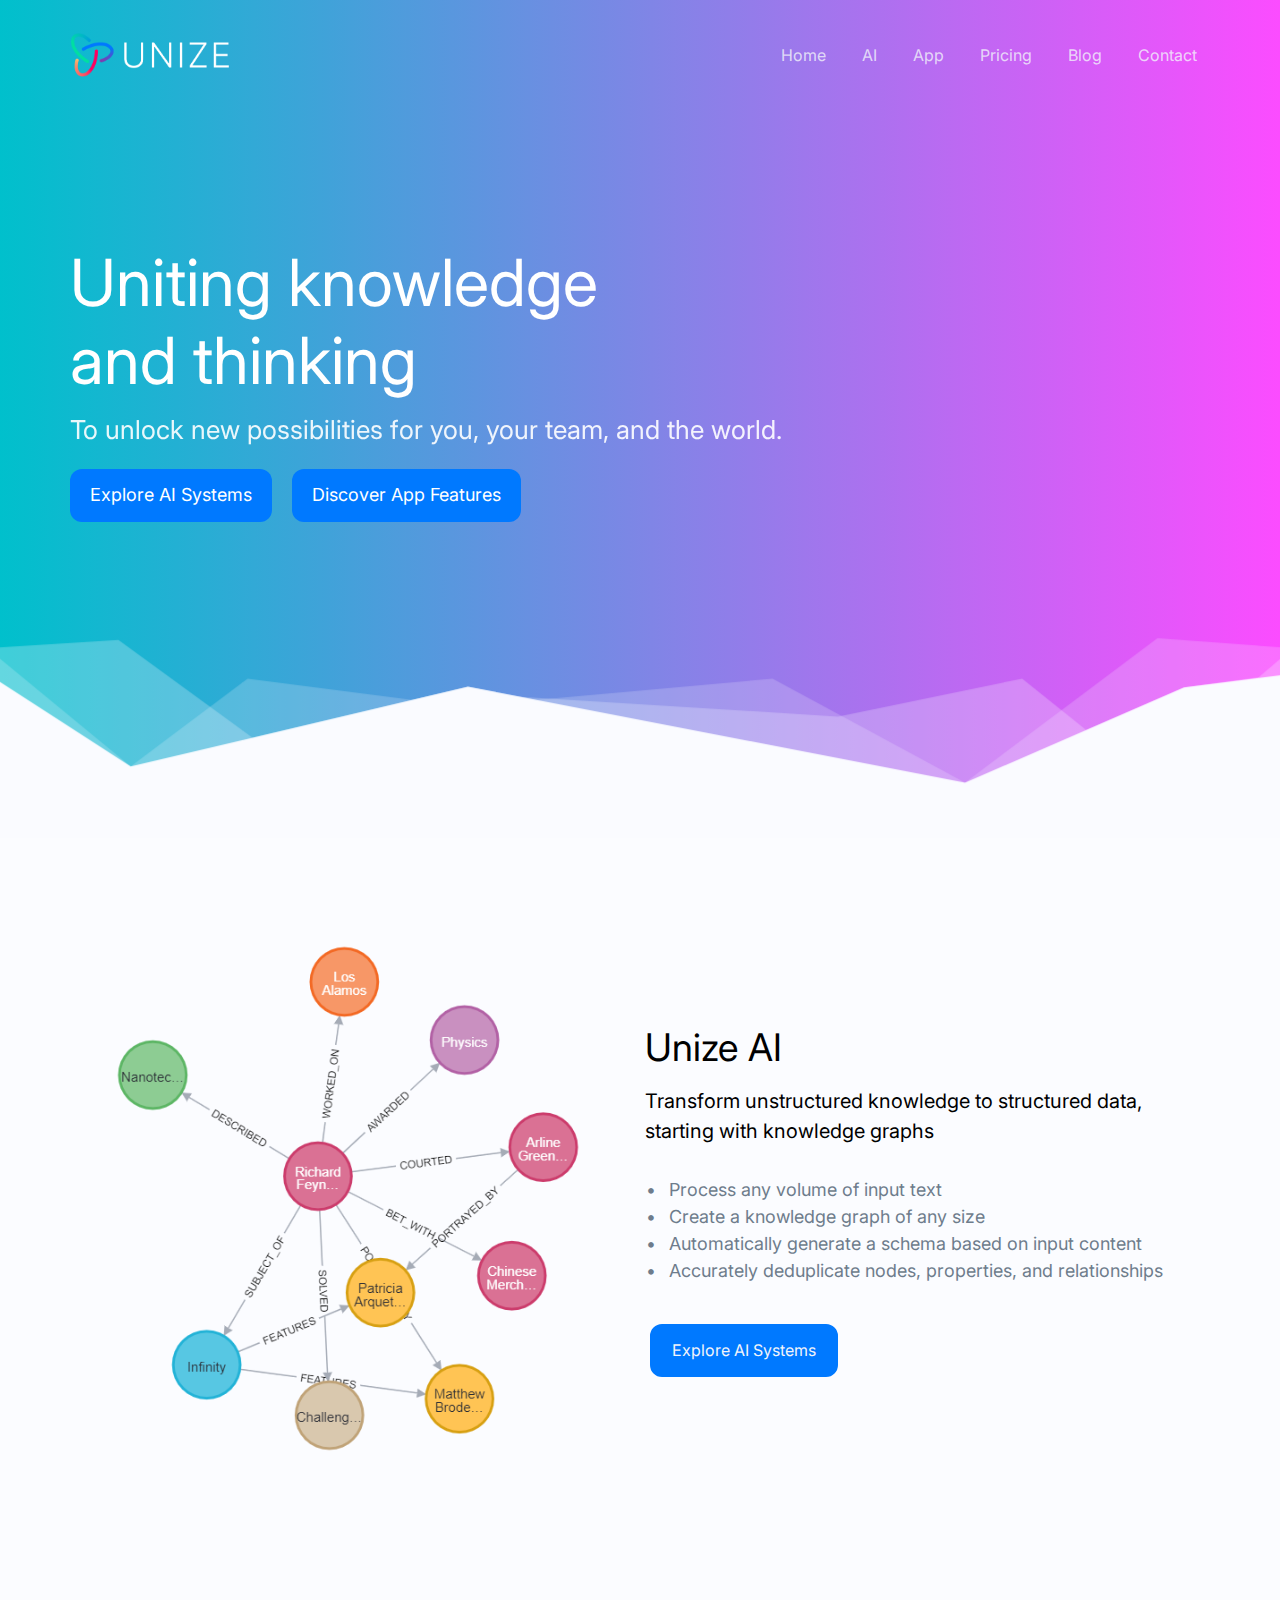
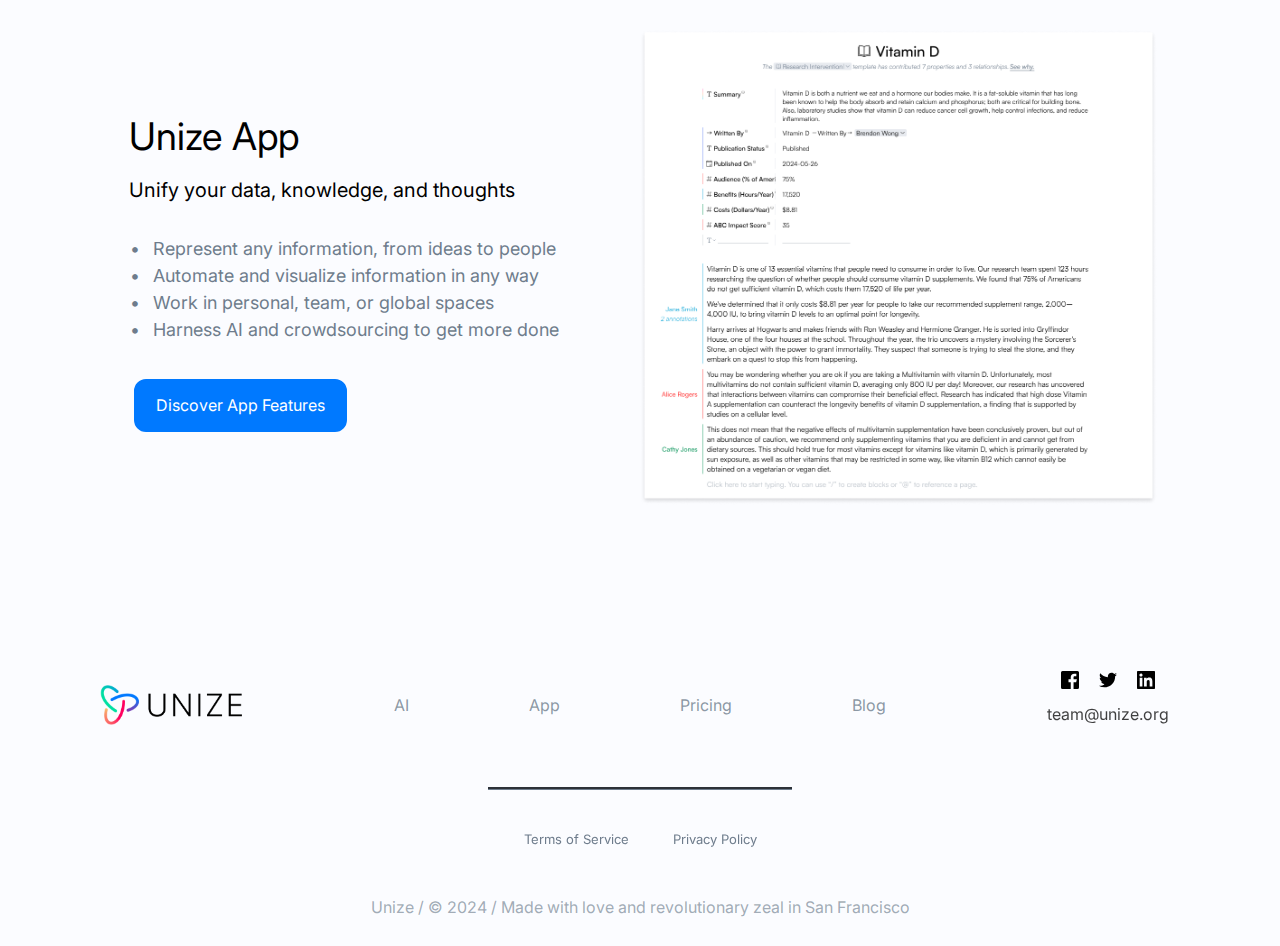
==== commit fabc1203: "Add Terms of Service and Privacy Policy to site" ====
--- a/index.html
+++ b/index.html
@@ -1,1710 +1,1807 @@
-<!DOCTYPE html><html lang="en"><head><meta charset="utf-8" /><meta property="og:site_name" content="Unize" /><meta property="og:title" content="Unize" /><meta name="twitter:title" content="Unize" /><meta property="og:description" content="Uniting the world&#039;s knowledge and thinking to unlock new possibilities" /><meta name="twitter:description" content="Uniting the world&#039;s knowledge and thinking to unlock new possibilities" /><meta property="og:type" content="website" /><meta property="og:image" content="assets/img/0f0055756482097767aa77c5a12434cd.jpg" /><meta property="twitter:image" content="assets/img/0f0055756482097767aa77c5a12434cd.jpg"><meta property="og:url" content="" /><meta content="summary_large_image" name="twitter:card" /><title>Unize</title><meta name="description" content="Uniting the world&#039;s knowledge and thinking to unlock new possibilities" /><link rel="apple-touch-icon-precomposed" href="https://cloud-1de12d.b-cdn.net/media/iW=180&iH=any/a97959f3dce3258a9dd6fd18bb9ece84.png"/><link rel="apple-touch-icon-precomposed" href="https://cloud-1de12d.b-cdn.net/media/iW=256&iH=256/a97959f3dce3258a9dd6fd18bb9ece84.png"/><link rel="canonical" href="" /><link rel="icon" href="https://cloud-1de12d.b-cdn.net/media/iW=32&iH=any/a97959f3dce3258a9dd6fd18bb9ece84.png" sizes="32x32"/><link rel="icon" href="https://cloud-1de12d.b-cdn.net/media/iW=192&iH=any/a97959f3dce3258a9dd6fd18bb9ece84.png" sizes="192x192"/><meta name="viewport" content="width=device-width, initial-scale=1"><link class="brz-link brz-link-bunny-fonts-prefetch" rel="dns-prefetch" href="//fonts.bunny.net"><link class="brz-link brz-link-bunny-fonts-preconnect" rel="preconnect" href="https://fonts.bunny.net/" crossorigin><link class="brz-link brz-link-cdn-preconnect" rel="preconnect" href="https://cloud-1de12d.b-cdn.net" crossorigin><link href="https://fonts.bunny.net/css?family=Inter:100,200,300,regular,500,600,700,800,900|Lato:100,100italic,300,300italic,regular,italic,700,700italic,900,900italic&subset=arabic,bengali,cyrillic,cyrillic-ext,devanagari,greek,greek-ext,gujarati,hebrew,khmer,korean,latin-ext,tamil,telugu,thai,vietnamese&display=swap" class="brz-link brz-link-google" type="text/css" rel="stylesheet"/><link href="assets/38039dc867e5895cf712a1dcdcb70379.css" class="brz-link brz-link-preview-lib-pro" data-brz-group="group-2" rel="stylesheet"/><link href="assets/846737d54f5c58a863d638fbce0b32b5.css" class="brz-link brz-link-preview-pro" rel="stylesheet"/><style class="brz-style">.brz .brz-css-q8PAr {z-index: auto;margin: 0;}
-.brz .brz-css-q8PAr.brz-section .brz-section__content {min-height: auto;display: flex;}
-.brz .brz-css-q8PAr .brz-container {justify-content: center;}
-.brz .brz-css-q8PAr > .slick-slider > .brz-slick-slider__dots {color: rgba(0,0,0,1);}
-.brz .brz-css-q8PAr > .slick-slider > .brz-slick-slider__arrow {color: rgba(0,0,0,.7);}
-@media (min-width:991px) {.brz .brz-css-q8PAr {display: block;}}
-@media (min-width:991px) {.brz .brz-css-q8PAr > .slick-slider > .brz-slick-slider__arrow:hover {color: rgba(0,0,0,1);}}
-@media (max-width:991px) and (min-width:768px) {.brz .brz-css-q8PAr {z-index: auto;margin: 0;}
-	.brz .brz-css-q8PAr.brz-section .brz-section__content {min-height: auto;display: flex;}
-	.brz .brz-css-q8PAr .brz-container {justify-content: center;}
-	.brz .brz-css-q8PAr > .slick-slider > .brz-slick-slider__dots {color: rgba(0,0,0,1);}
-	.brz .brz-css-q8PAr > .slick-slider > .brz-slick-slider__arrow {color: rgba(0,0,0,.7);}}
-@media (max-width:991px) and (min-width:768px) {.brz .brz-css-q8PAr {display: block;}}
-@media (max-width:767px) {.brz .brz-css-q8PAr {z-index: auto;margin: 0;}
-	.brz .brz-css-q8PAr.brz-section .brz-section__content {min-height: auto;display: flex;}
-	.brz .brz-css-q8PAr .brz-container {justify-content: center;}
-	.brz .brz-css-q8PAr > .slick-slider > .brz-slick-slider__dots {color: rgba(0,0,0,1);}
-	.brz .brz-css-q8PAr > .slick-slider > .brz-slick-slider__arrow {color: rgba(0,0,0,.7);}}
-@media (max-width:767px) {.brz .brz-css-q8PAr {display: block;}}
-.brz .brz-css-lu1rp {padding: 75px 0px 75px 0px;}
-.brz .brz-css-lu1rp > .brz-bg {border: 0px solid rgba(102,115,141,0);border-radius: 0px;mix-blend-mode: normal;}
-.brz .brz-css-lu1rp > .brz-bg > .brz-bg-image {background-image: none;filter: none;display: block;background-size: cover;background-repeat: no-repeat;-webkit-mask-image: none;mask-image: none;}
-.brz .brz-css-lu1rp > .brz-bg > .brz-bg-image:after {content: "";background-image: none;}
-.brz .brz-css-lu1rp > .brz-bg > .brz-bg-color {background-color: rgba(0,0,0,0);background-image: none;-webkit-mask-image: none;mask-image: none;}
-.brz .brz-css-lu1rp > .brz-bg > .brz-bg-map {filter: none;display: none;}
-.brz .brz-css-lu1rp > .brz-bg > .brz-bg-video {filter: none;display: none;}
-.brz .brz-css-lu1rp > .brz-bg > .brz-bg-shape__top {background-size: 100% 100px;height: 100px;transform: scale(1.02) rotateX(0deg) rotateY(0deg);z-index: auto;}
-.brz .brz-css-lu1rp > .brz-bg > .brz-bg-shape__top::after {background-image: none;-webkit-mask-image: none;background-size: 100% 100px;height: 100px;}
-.brz .brz-css-lu1rp > .brz-bg > .brz-bg-shape__bottom {background-size: 100% 100px;height: 100px;transform: scale(1.02) rotateX(-180deg) rotateY(-180deg);z-index: auto;}
-.brz .brz-css-lu1rp > .brz-bg > .brz-bg-shape__bottom::after {background-image: none;-webkit-mask-image: none;background-size: 100% 100px;height: 100px;}
-@media (min-width:991px) {.brz .brz-css-lu1rp > .brz-bg {transition-duration: .5s;transition-property: filter,box-shadow,background,border-radius,border-color;}
-	.brz .brz-css-lu1rp > .brz-bg > .brz-bg-image {background-attachment: scroll;transition-duration: .5s;transition-property: filter,box-shadow,background,border-radius,border-color;}
-	.brz .brz-css-lu1rp > .brz-bg > .brz-bg-color {transition-duration: .5s;transition-property: filter,box-shadow,background,border-radius,border-color;}
-	.brz .brz-css-lu1rp > .brz-bg > .brz-bg-map {transition-duration: .5s;transition-property: filter,box-shadow,background,border-radius,border-color;}
-	.brz .brz-css-lu1rp > .brz-bg > .brz-bg-video {transition-duration: .5s;transition-property: filter,box-shadow,background,border-radius,border-color;}}
-@media (max-width:991px) and (min-width:768px) {.brz .brz-css-lu1rp {padding: 50px 15px 50px 15px;}
-	.brz .brz-css-lu1rp > .brz-bg {border: 0px solid rgba(102,115,141,0);border-radius: 0px;mix-blend-mode: normal;}
-	.brz .brz-css-lu1rp > .brz-bg > .brz-bg-image {background-image: none;filter: none;display: block;background-size: cover;background-repeat: no-repeat;-webkit-mask-image: none;mask-image: none;}
-	.brz .brz-css-lu1rp > .brz-bg > .brz-bg-image:after {content: "";background-image: none;}
-	.brz .brz-css-lu1rp > .brz-bg > .brz-bg-color {background-color: rgba(0,0,0,0);background-image: none;-webkit-mask-image: none;mask-image: none;}
-	.brz .brz-css-lu1rp > .brz-bg > .brz-bg-map {filter: none;display: none;}
-	.brz .brz-css-lu1rp > .brz-bg > .brz-bg-video {filter: none;display: none;}
-	.brz .brz-css-lu1rp > .brz-bg > .brz-bg-shape__top {background-size: 100% 100px;height: 100px;transform: scale(1.02) rotateX(0deg) rotateY(0deg);z-index: auto;}
-	.brz .brz-css-lu1rp > .brz-bg > .brz-bg-shape__top::after {background-image: none;-webkit-mask-image: none;background-size: 100% 100px;height: 100px;}
-	.brz .brz-css-lu1rp > .brz-bg > .brz-bg-shape__bottom {background-size: 100% 100px;height: 100px;transform: scale(1.02) rotateX(-180deg) rotateY(-180deg);z-index: auto;}
-	.brz .brz-css-lu1rp > .brz-bg > .brz-bg-shape__bottom::after {background-image: none;-webkit-mask-image: none;background-size: 100% 100px;height: 100px;}}
-@media (max-width:991px) and (min-width:768px) {.brz .brz-css-lu1rp > .brz-bg {transition-duration: .5s;transition-property: filter,box-shadow,background,border-radius,border-color;}
-	.brz .brz-css-lu1rp > .brz-bg > .brz-bg-image {transition-duration: .5s;transition-property: filter,box-shadow,background,border-radius,border-color;}
-	.brz .brz-css-lu1rp > .brz-bg > .brz-bg-color {transition-duration: .5s;transition-property: filter,box-shadow,background,border-radius,border-color;}
-	.brz .brz-css-lu1rp > .brz-bg > .brz-bg-map {transition-duration: .5s;transition-property: filter,box-shadow,background,border-radius,border-color;}
-	.brz .brz-css-lu1rp > .brz-bg > .brz-bg-video {transition-duration: .5s;transition-property: filter,box-shadow,background,border-radius,border-color;}}
-@media (max-width:767px) {.brz .brz-css-lu1rp {padding: 25px 15px 25px 15px;}
-	.brz .brz-css-lu1rp > .brz-bg {border: 0px solid rgba(102,115,141,0);border-radius: 0px;mix-blend-mode: normal;}
-	.brz .brz-css-lu1rp > .brz-bg > .brz-bg-image {background-image: none;filter: none;display: block;background-size: cover;background-repeat: no-repeat;-webkit-mask-image: none;mask-image: none;}
-	.brz .brz-css-lu1rp > .brz-bg > .brz-bg-image:after {content: "";background-image: none;}
-	.brz .brz-css-lu1rp > .brz-bg > .brz-bg-color {background-color: rgba(0,0,0,0);background-image: none;-webkit-mask-image: none;mask-image: none;}
-	.brz .brz-css-lu1rp > .brz-bg > .brz-bg-map {filter: none;display: none;}
-	.brz .brz-css-lu1rp > .brz-bg > .brz-bg-video {filter: none;display: none;}
-	.brz .brz-css-lu1rp > .brz-bg > .brz-bg-shape__top {background-size: 100% 100px;height: 100px;transform: scale(1.02) rotateX(0deg) rotateY(0deg);z-index: auto;}
-	.brz .brz-css-lu1rp > .brz-bg > .brz-bg-shape__top::after {background-image: none;-webkit-mask-image: none;background-size: 100% 100px;height: 100px;}
-	.brz .brz-css-lu1rp > .brz-bg > .brz-bg-shape__bottom {background-size: 100% 100px;height: 100px;transform: scale(1.02) rotateX(-180deg) rotateY(-180deg);z-index: auto;}
-	.brz .brz-css-lu1rp > .brz-bg > .brz-bg-shape__bottom::after {background-image: none;-webkit-mask-image: none;background-size: 100% 100px;height: 100px;}}
-@media (max-width:767px) {.brz .brz-css-lu1rp > .brz-bg {transition-duration: .5s;transition-property: filter,box-shadow,background,border-radius,border-color;}
-	.brz .brz-css-lu1rp > .brz-bg > .brz-bg-image {transition-duration: .5s;transition-property: filter,box-shadow,background,border-radius,border-color;}
-	.brz .brz-css-lu1rp > .brz-bg > .brz-bg-color {transition-duration: .5s;transition-property: filter,box-shadow,background,border-radius,border-color;}
-	.brz .brz-css-lu1rp > .brz-bg > .brz-bg-map {transition-duration: .5s;transition-property: filter,box-shadow,background,border-radius,border-color;}
-	.brz .brz-css-lu1rp > .brz-bg > .brz-bg-video {transition-duration: .5s;transition-property: filter,box-shadow,background,border-radius,border-color;}}
-.brz .brz-css-ySthY {padding: 130px 0px 301px 0px;}
-.brz .brz-css-ySthY > .brz-bg > .brz-bg-color {background-color: transparent;background-image: linear-gradient(90deg,rgba(0,192,204,1) 0%,rgba(250,0,255,.7) 100%);}
-.brz .brz-css-ySthY > .brz-bg > .brz-bg-shape__bottom {background-size: 100% 65%;height: 65%;transform: scale(1.02) rotateX(-180deg) rotateY(0deg);}
-.brz .brz-css-ySthY > .brz-bg > .brz-bg-shape__bottom::after {background-image: url("[data-uri]");background-repeat: no-repeat;background-size: 100% 65%;height: 65%;}
-@media (max-width:991px) and (min-width:768px) {.brz .brz-css-ySthY {padding: 15px 15px 185px 15px;}
-	.brz .brz-css-ySthY > .brz-bg > .brz-bg-color {background-color: transparent;background-image: linear-gradient(90deg,rgba(0,192,204,1) 0%,rgba(250,0,255,.7) 100%);}
-	.brz .brz-css-ySthY > .brz-bg > .brz-bg-shape__bottom {background-size: 100% 100px;height: 100px;transform: scale(1.02) rotateX(-180deg) rotateY(0deg);}
-	.brz .brz-css-ySthY > .brz-bg > .brz-bg-shape__bottom::after {background-image: url("[data-uri]");background-repeat: no-repeat;background-size: 100% 100px;height: 100px;}}
-@media (max-width:767px) {.brz .brz-css-ySthY {padding: 25px 15px 155px 15px;}
-	.brz .brz-css-ySthY > .brz-bg > .brz-bg-color {background-color: transparent;background-image: linear-gradient(90deg,rgba(0,192,204,1) 0%,rgba(250,0,255,.7) 100%);}
-	.brz .brz-css-ySthY > .brz-bg > .brz-bg-shape__bottom {background-size: 100% 100px;height: 100px;transform: scale(1.02) rotateX(-180deg) rotateY(0deg);}
-	.brz .brz-css-ySthY > .brz-bg > .brz-bg-shape__bottom::after {background-image: url("[data-uri]");background-repeat: no-repeat;background-size: 100% 100px;height: 100px;}}
-.brz .brz-css-yGhhc {border: 0px solid transparent;}
-@media (min-width:991px) {.brz .brz-css-yGhhc {max-width: calc(1 * var(--brz-section-container-max-width,1170px));}}
-@media (max-width:991px) and (min-width:768px) {.brz .brz-css-yGhhc {border: 0px solid transparent;}}
-@media (max-width:991px) and (min-width:768px) {.brz .brz-css-yGhhc {max-width: 100%;}}
-@media (max-width:767px) {.brz .brz-css-yGhhc {border: 0px solid transparent;}}
-@media (max-width:767px) {.brz .brz-css-yGhhc {max-width: 100%;}}
-.brz .brz-css-zl6U7 {margin: 0;z-index: auto;align-items: flex-start;}
-.brz .brz-css-zl6U7 > .brz-bg {border: 0px solid rgba(102,115,141,0);border-radius: 0px;box-shadow: none;max-width: 100%;mix-blend-mode: normal;}
-.brz .brz-css-zl6U7 > .brz-bg > .brz-bg-image {background-image: none;filter: none;display: block;-webkit-mask-image: none;mask-image: none;}
-.brz .brz-css-zl6U7 > .brz-bg > .brz-bg-image:after {content: "";background-image: none;}
-.brz .brz-css-zl6U7 > .brz-bg > .brz-bg-color {background-color: rgba(0,0,0,0);background-image: none;-webkit-mask-image: none;mask-image: none;}
-.brz .brz-css-zl6U7 > .brz-bg > .brz-bg-map {filter: none;display: none;}
-.brz .brz-css-zl6U7 > .brz-bg > .brz-bg-video {filter: none;display: none;}
-.brz .brz-css-zl6U7 > .brz-row {border: 0px solid transparent;}
-@media (min-width:991px) {.brz .brz-css-zl6U7 {min-height: auto;display: flex;}
-	.brz .brz-css-zl6U7 > .brz-bg {transition-duration: .5s;transition-property: filter,box-shadow,background,border-radius,border-color;}
-	.brz .brz-css-zl6U7 > .brz-bg > .brz-bg-image {transition-duration: .5s;transition-property: filter,box-shadow,background,border-radius,border-color;}
-	.brz .brz-css-zl6U7 > .brz-bg > .brz-bg-color {transition-duration: .5s;transition-property: filter,box-shadow,background,border-radius,border-color;}
-	.brz .brz-css-zl6U7 > .brz-bg > .brz-bg-video {transition-duration: .5s;transition-property: filter,box-shadow,background,border-radius,border-color;}
-	.brz .brz-css-zl6U7 > .brz-row {transition-duration: .5s;transition-property: filter,box-shadow,background,border-radius,border-color;}}
-@media (max-width:991px) and (min-width:768px) {.brz .brz-css-zl6U7 {margin: 0;z-index: auto;align-items: flex-start;}
-	.brz .brz-css-zl6U7 > .brz-bg {border: 0px solid rgba(102,115,141,0);border-radius: 0px;box-shadow: none;max-width: 100%;mix-blend-mode: normal;}
-	.brz .brz-css-zl6U7 > .brz-bg > .brz-bg-image {background-image: none;filter: none;display: block;-webkit-mask-image: none;mask-image: none;}
-	.brz .brz-css-zl6U7 > .brz-bg > .brz-bg-image:after {content: "";background-image: none;}
-	.brz .brz-css-zl6U7 > .brz-bg > .brz-bg-color {background-color: rgba(0,0,0,0);background-image: none;-webkit-mask-image: none;mask-image: none;}
-	.brz .brz-css-zl6U7 > .brz-bg > .brz-bg-map {filter: none;display: none;}
-	.brz .brz-css-zl6U7 > .brz-bg > .brz-bg-video {filter: none;display: none;}
-	.brz .brz-css-zl6U7 > .brz-row {border: 0px solid transparent;}}
-@media (max-width:991px) and (min-width:768px) {.brz .brz-css-zl6U7 {min-height: auto;display: flex;}
-	.brz .brz-css-zl6U7 > .brz-bg {transition-duration: .5s;transition-property: filter,box-shadow,background,border-radius,border-color;}
-	.brz .brz-css-zl6U7 > .brz-bg > .brz-bg-image {transition-duration: .5s;transition-property: filter,box-shadow,background,border-radius,border-color;}
-	.brz .brz-css-zl6U7 > .brz-bg > .brz-bg-color {transition-duration: .5s;transition-property: filter,box-shadow,background,border-radius,border-color;}
-	.brz .brz-css-zl6U7 > .brz-bg > .brz-bg-video {transition-duration: .5s;transition-property: filter,box-shadow,background,border-radius,border-color;}
-	.brz .brz-css-zl6U7 > .brz-row {flex-direction: row;flex-wrap: wrap;justify-content: flex-start;transition-duration: .5s;transition-property: filter,box-shadow,background,border-radius,border-color;}}
-@media (max-width:767px) {.brz .brz-css-zl6U7 {margin: 0;z-index: auto;align-items: flex-start;}
-	.brz .brz-css-zl6U7 > .brz-bg {border: 0px solid rgba(102,115,141,0);border-radius: 0px;box-shadow: none;max-width: 100%;mix-blend-mode: normal;}
-	.brz .brz-css-zl6U7 > .brz-bg > .brz-bg-image {background-image: none;filter: none;display: block;-webkit-mask-image: none;mask-image: none;}
-	.brz .brz-css-zl6U7 > .brz-bg > .brz-bg-image:after {content: "";background-image: none;}
-	.brz .brz-css-zl6U7 > .brz-bg > .brz-bg-color {background-color: rgba(0,0,0,0);background-image: none;-webkit-mask-image: none;mask-image: none;}
-	.brz .brz-css-zl6U7 > .brz-bg > .brz-bg-map {filter: none;display: none;}
-	.brz .brz-css-zl6U7 > .brz-bg > .brz-bg-video {filter: none;display: none;}
-	.brz .brz-css-zl6U7 > .brz-row {border: 0px solid transparent;}}
-@media (max-width:767px) {.brz .brz-css-zl6U7 {min-height: auto;display: flex;}
-	.brz .brz-css-zl6U7 > .brz-bg {transition-duration: .5s;transition-property: filter,box-shadow,background,border-radius,border-color;}
-	.brz .brz-css-zl6U7 > .brz-bg > .brz-bg-image {transition-duration: .5s;transition-property: filter,box-shadow,background,border-radius,border-color;}
-	.brz .brz-css-zl6U7 > .brz-bg > .brz-bg-color {transition-duration: .5s;transition-property: filter,box-shadow,background,border-radius,border-color;}
-	.brz .brz-css-zl6U7 > .brz-bg > .brz-bg-video {transition-duration: .5s;transition-property: filter,box-shadow,background,border-radius,border-color;}
-	.brz .brz-css-zl6U7 > .brz-row {flex-direction: row;flex-wrap: wrap;justify-content: flex-start;transition-duration: .5s;transition-property: filter,box-shadow,background,border-radius,border-color;}}
-.brz .brz-css-bgtLx {padding: 10px;max-width: 100%;}
-@media (max-width:991px) and (min-width:768px) {.brz .brz-css-bgtLx {padding: 0;max-width: 100%;}}
-@media (max-width:767px) {.brz .brz-css-bgtLx {padding: 0;max-width: 100%;}}
-.brz .brz-css-g7jHv {padding: 0;}
-@media (max-width:991px) and (min-width:768px) {.brz .brz-css-g7jHv {padding: 0;}}
-@media (max-width:767px) {.brz .brz-css-g7jHv {padding: 0;}}
-.brz .brz-css-gklrZ {z-index: auto;flex: 1 1 50%;max-width: 50%;justify-content: flex-start;}
-.brz .brz-css-gklrZ .brz-columns__scroll-effect {justify-content: flex-start;}
-.brz .brz-css-gklrZ > .brz-bg {border: 0px solid rgba(102,115,141,0);border-radius: 0px;box-shadow: none;margin: 0;mix-blend-mode: normal;}
-.brz .brz-css-gklrZ > .brz-bg > .brz-bg-image {background-image: none;filter: none;display: block;-webkit-mask-image: none;mask-image: none;}
-.brz .brz-css-gklrZ > .brz-bg > .brz-bg-image:after {content: "";background-image: none;}
-.brz .brz-css-gklrZ > .brz-bg > .brz-bg-color {background-color: rgba(0,0,0,0);background-image: none;-webkit-mask-image: none;mask-image: none;}
-.brz .brz-css-gklrZ > .brz-bg > .brz-bg-map {filter: none;display: none;}
-.brz .brz-css-gklrZ > .brz-bg > .brz-bg-video {filter: none;display: none;}
-@media (min-width:991px) {.brz .brz-css-gklrZ > .brz-bg {transition-duration: .5s;transition-property: filter,box-shadow,background,border-radius,border-color;}
-	.brz .brz-css-gklrZ > .brz-bg > .brz-bg-image {transition-duration: .5s;transition-property: filter,box-shadow,background,border-radius,border-color;}
-	.brz .brz-css-gklrZ > .brz-bg > .brz-bg-color {transition-duration: .5s;transition-property: filter,box-shadow,background,border-radius,border-color;}}
-@media (max-width:991px) and (min-width:768px) {.brz .brz-css-gklrZ {z-index: auto;flex: 1 1 50%;max-width: 50%;justify-content: flex-start;}
-	.brz .brz-css-gklrZ .brz-columns__scroll-effect {justify-content: flex-start;}
-	.brz .brz-css-gklrZ > .brz-bg {border: 0px solid rgba(102,115,141,0);border-radius: 0px;box-shadow: none;margin: 0;mix-blend-mode: normal;}
-	.brz .brz-css-gklrZ > .brz-bg > .brz-bg-image {background-image: none;filter: none;display: block;-webkit-mask-image: none;mask-image: none;}
-	.brz .brz-css-gklrZ > .brz-bg > .brz-bg-image:after {content: "";background-image: none;}
-	.brz .brz-css-gklrZ > .brz-bg > .brz-bg-color {background-color: rgba(0,0,0,0);background-image: none;-webkit-mask-image: none;mask-image: none;}
-	.brz .brz-css-gklrZ > .brz-bg > .brz-bg-map {filter: none;display: none;}
-	.brz .brz-css-gklrZ > .brz-bg > .brz-bg-video {filter: none;display: none;}}
-@media (max-width:991px) and (min-width:768px) {.brz .brz-css-gklrZ > .brz-bg {transition-duration: .5s;transition-property: filter,box-shadow,background,border-radius,border-color;}
-	.brz .brz-css-gklrZ > .brz-bg > .brz-bg-image {transition-duration: .5s;transition-property: filter,box-shadow,background,border-radius,border-color;}
-	.brz .brz-css-gklrZ > .brz-bg > .brz-bg-color {transition-duration: .5s;transition-property: filter,box-shadow,background,border-radius,border-color;}}
-@media (max-width:767px) {.brz .brz-css-gklrZ {z-index: auto;flex: 1 1 100%;max-width: 100%;justify-content: flex-start;}
-	.brz .brz-css-gklrZ .brz-columns__scroll-effect {justify-content: flex-start;}
-	.brz .brz-css-gklrZ > .brz-bg {border: 0px solid rgba(102,115,141,0);border-radius: 0px;box-shadow: none;margin: 10px 0px 10px 0px;mix-blend-mode: normal;}
-	.brz .brz-css-gklrZ > .brz-bg > .brz-bg-image {background-image: none;filter: none;display: block;-webkit-mask-image: none;mask-image: none;}
-	.brz .brz-css-gklrZ > .brz-bg > .brz-bg-image:after {content: "";background-image: none;}
-	.brz .brz-css-gklrZ > .brz-bg > .brz-bg-color {background-color: rgba(0,0,0,0);background-image: none;-webkit-mask-image: none;mask-image: none;}
-	.brz .brz-css-gklrZ > .brz-bg > .brz-bg-map {filter: none;display: none;}
-	.brz .brz-css-gklrZ > .brz-bg > .brz-bg-video {filter: none;display: none;}}
-@media (max-width:767px) {.brz .brz-css-gklrZ > .brz-bg {transition-duration: .5s;transition-property: filter,box-shadow,background,border-radius,border-color;}
-	.brz .brz-css-gklrZ > .brz-bg > .brz-bg-image {transition-duration: .5s;transition-property: filter,box-shadow,background,border-radius,border-color;}
-	.brz .brz-css-gklrZ > .brz-bg > .brz-bg-color {transition-duration: .5s;transition-property: filter,box-shadow,background,border-radius,border-color;}}
-.brz .brz-css-xfjej {flex: 1 1 100%;max-width: 100%;justify-content: center;}
-.brz .brz-css-xfjej .brz-columns__scroll-effect {justify-content: center;}
-@media (max-width:991px) and (min-width:768px) {.brz .brz-css-xfjej {flex: 1 1 100%;max-width: 100%;justify-content: center;}
-	.brz .brz-css-xfjej .brz-columns__scroll-effect {justify-content: center;}}
-@media (max-width:767px) {.brz .brz-css-xfjej {flex: 1 1 100%;max-width: 100%;justify-content: center;}
-	.brz .brz-css-xfjej .brz-columns__scroll-effect {justify-content: center;}}
-.brz .brz-css-ouiWS {z-index: auto;margin: 0;border: 0px solid transparent;padding: 5px 15px 5px 15px;min-height: 100%;}
-@media (min-width:991px) {.brz .brz-css-ouiWS {display: flex;transition-duration: .5s;transition-property: filter,box-shadow,background,border-radius,border-color;}}
-@media (max-width:991px) and (min-width:768px) {.brz .brz-css-ouiWS {z-index: auto;margin: 0;border: 0px solid transparent;padding: 5px 15px 5px 15px;min-height: 100%;}}
-@media (max-width:991px) and (min-width:768px) {.brz .brz-css-ouiWS {display: flex;transition-duration: .5s;transition-property: filter,box-shadow,background,border-radius,border-color;}}
-@media (max-width:767px) {.brz .brz-css-ouiWS {z-index: auto;margin: 10px 0px 10px 0px;border: 0px solid transparent;padding: 0;min-height: 100%;}}
-@media (max-width:767px) {.brz .brz-css-ouiWS {display: flex;transition-duration: .5s;transition-property: filter,box-shadow,background,border-radius,border-color;}}
-.brz .brz-css-uNCYd {padding: 5px 15px 5px 15px;}
-@media (max-width:991px) and (min-width:768px) {.brz .brz-css-uNCYd {padding: 5px 15px 5px 15px;}}
-@media (max-width:767px) {.brz .brz-css-uNCYd {padding: 0px 20px 0px 20px;}}
-.brz .brz-css-yPEb9 {padding: 0;margin: 10px 0px 10px 0px;justify-content: center;position: relative;}
-@media (min-width:991px) {.brz .brz-css-yPEb9 {display: flex;z-index: auto;position: relative;}}
-@media (max-width:991px) and (min-width:768px) {.brz .brz-css-yPEb9 {padding: 0;margin: 10px 0px 10px 0px;justify-content: center;position: relative;}}
-@media (max-width:991px) and (min-width:768px) {.brz .brz-css-yPEb9 {display: flex;z-index: auto;position: relative;}}
-@media (max-width:767px) {.brz .brz-css-yPEb9 {padding: 0;margin: 10px 0px 10px 0px;justify-content: center;position: relative;}}
-@media (max-width:767px) {.brz .brz-css-yPEb9 {display: flex;z-index: auto;position: relative;}}
-.brz .brz-css-if4vQ {margin: 0;}
-@media (max-width:991px) and (min-width:768px) {.brz .brz-css-if4vQ {margin: 0;}}
-@media (max-width:767px) {.brz .brz-css-if4vQ {margin: 0;}}
-.brz .brz-css-lTsdp {width: 100%;mix-blend-mode: normal;}
-@media (max-width:991px) and (min-width:768px) {.brz .brz-css-lTsdp {width: 100%;mix-blend-mode: normal;}}
-@media (max-width:767px) {.brz .brz-css-lTsdp {width: 100%;mix-blend-mode: normal;}}
-.brz .brz-css-xEdPA {margin-top: 0px !important;margin-bottom: 0px !important;text-align: left !important;font-family: var(--brz-heading1fontfamily,initial) !important;font-size: var(--brz-heading1fontsize,initial);line-height: var(--brz-heading1lineheight,initial);font-weight: var(--brz-heading1fontweight,initial);letter-spacing: var(--brz-heading1letterspacing,initial);font-variation-settings: var(--brz-heading1fontvariation,initial);}
-@media (max-width:991px) and (min-width:768px) {.brz .brz-css-xEdPA {margin-top: 0px !important;margin-bottom: 0px !important;text-align: center !important;font-family: var(--brz-heading1fontfamily,initial) !important;font-size: var(--brz-heading1tabletfontsize,initial);line-height: var(--brz-heading1tabletlineheight,initial);font-weight: var(--brz-heading1tabletfontweight,initial);letter-spacing: var(--brz-heading1tabletletterspacing,initial);font-variation-settings: var(--brz-heading1tabletfontvariation,initial);}}
-@media (max-width:767px) {.brz .brz-css-xEdPA {margin-top: 0px !important;margin-bottom: 0px !important;text-align: center !important;font-family: var(--brz-heading1fontfamily,initial) !important;font-size: var(--brz-heading1mobilefontsize,initial);line-height: var(--brz-heading1mobilelineheight,initial);font-weight: var(--brz-heading1mobilefontweight,initial);letter-spacing: var(--brz-heading1mobileletterspacing,initial);font-variation-settings: var(--brz-heading1mobilefontvariation,initial);}}
-.brz .brz-css-oIOPK {margin-top: 0px !important;margin-bottom: 0px !important;text-align: left !important;font-family: var(--brz-heading1fontfamily,initial) !important;font-size: var(--brz-heading1fontsize,initial);line-height: var(--brz-heading1lineheight,initial);font-weight: var(--brz-heading1fontweight,initial);letter-spacing: var(--brz-heading1letterspacing,initial);font-variation-settings: var(--brz-heading1fontvariation,initial);}
-@media (max-width:991px) and (min-width:768px) {.brz .brz-css-oIOPK {margin-top: 0px !important;margin-bottom: 0px !important;text-align: center !important;font-family: var(--brz-heading1fontfamily,initial) !important;font-size: var(--brz-heading1tabletfontsize,initial);line-height: var(--brz-heading1tabletlineheight,initial);font-weight: var(--brz-heading1tabletfontweight,initial);letter-spacing: var(--brz-heading1tabletletterspacing,initial);font-variation-settings: var(--brz-heading1tabletfontvariation,initial);}}
-@media (max-width:767px) {.brz .brz-css-oIOPK {margin-top: 0px !important;margin-bottom: 0px !important;text-align: center !important;font-family: var(--brz-heading1fontfamily,initial) !important;font-size: var(--brz-heading1mobilefontsize,initial);line-height: var(--brz-heading1mobilelineheight,initial);font-weight: var(--brz-heading1mobilefontweight,initial);letter-spacing: var(--brz-heading1mobileletterspacing,initial);font-variation-settings: var(--brz-heading1mobilefontvariation,initial);}}
-.brz .brz-css-uv2Oh {padding: 0;margin: 10px 0px 0px 0px;justify-content: flex-end;}
-@media (max-width:991px) and (min-width:768px) {.brz .brz-css-uv2Oh {padding: 0px 30px 0px 30px;margin: 10px 0px 10px 0px;justify-content: flex-end;}}
-@media (max-width:767px) {.brz .brz-css-uv2Oh {padding: 0px 15px 0px 15px;margin: 15px 0px 10px 0px;justify-content: flex-end;}}
-.brz .brz-css-g64RU {margin-top: 0px !important;margin-bottom: 0px !important;text-align: left !important;font-family: var(--brz-subtitlefontfamily,initial) !important;font-size: var(--brz-subtitlefontsize,initial);line-height: var(--brz-subtitlelineheight,initial);font-weight: var(--brz-subtitlefontweight,initial);letter-spacing: var(--brz-subtitleletterspacing,initial);font-variation-settings: var(--brz-subtitlefontvariation,initial);}
-@media (max-width:991px) and (min-width:768px) {.brz .brz-css-g64RU {margin-top: 0px !important;margin-bottom: 0px !important;text-align: center !important;font-family: var(--brz-subtitlefontfamily,initial) !important;font-size: var(--brz-subtitletabletfontsize,initial);line-height: var(--brz-subtitletabletlineheight,initial);font-weight: var(--brz-subtitletabletfontweight,initial);letter-spacing: var(--brz-subtitletabletletterspacing,initial);font-variation-settings: var(--brz-subtitletabletfontvariation,initial);}}
-@media (max-width:767px) {.brz .brz-css-g64RU {margin-top: 0px !important;margin-bottom: 0px !important;text-align: center !important;font-family: var(--brz-subtitlefontfamily,initial) !important;font-size: var(--brz-subtitlemobilefontsize,initial);line-height: var(--brz-subtitlemobilelineheight,initial);font-weight: var(--brz-subtitlemobilefontweight,initial);letter-spacing: var(--brz-subtitlemobileletterspacing,initial);font-variation-settings: var(--brz-subtitlemobilefontvariation,initial);}}
-.brz .brz-css-lJIpu {flex: 1 1 100%;max-width: 100%;justify-content: center;}
-.brz .brz-css-lJIpu .brz-columns__scroll-effect {justify-content: center;}
-@media (max-width:991px) and (min-width:768px) {.brz .brz-css-lJIpu {flex: 1 1 100%;max-width: 100%;justify-content: center;}
-	.brz .brz-css-lJIpu .brz-columns__scroll-effect {justify-content: center;}}
-@media (max-width:767px) {.brz .brz-css-lJIpu {flex: 1 1 100%;max-width: 100%;justify-content: center;}
-	.brz .brz-css-lJIpu .brz-columns__scroll-effect {justify-content: center;}}
-.brz .brz-css-kbJtx {padding: 5px 15px 5px 15px;}
-@media (max-width:991px) and (min-width:768px) {.brz .brz-css-kbJtx {padding: 5px 30px 5px 30px;}}
-@media (max-width:767px) {.brz .brz-css-kbJtx {padding: 0px 20px 0px 20px;}}
-.brz .brz-css-vzO1j {z-index: auto;position: relative;margin: 10px 0px 10px 0px;}
-@media (min-width:991px) {.brz .brz-css-vzO1j {display: flex;position: relative;}}
-@media (max-width:991px) and (min-width:768px) {.brz .brz-css-vzO1j {z-index: auto;position: relative;margin: 10px 0px 10px 0px;}}
-@media (max-width:991px) and (min-width:768px) {.brz .brz-css-vzO1j {display: flex;position: relative;}}
-@media (max-width:767px) {.brz .brz-css-vzO1j {z-index: auto;position: relative;margin: 10px 0px 10px 0px;}}
-@media (max-width:767px) {.brz .brz-css-vzO1j {display: flex;position: relative;}}
-.brz .brz-css-u47st {margin: 10px 0px 10px 0px;}
-@media (max-width:991px) and (min-width:768px) {.brz .brz-css-u47st {margin: 0;}}
-@media (max-width:767px) {.brz .brz-css-u47st {margin: 10px 0px 10px 0px;}}
-.brz .brz-css-m2A8A {justify-content: center;padding: 0;gap: 20px 10px;}
-@media (max-width:991px) and (min-width:768px) {.brz .brz-css-m2A8A {justify-content: center;padding: 0;gap: 20px 10px;}}
-@media (max-width:767px) {.brz .brz-css-m2A8A {justify-content: center;padding: 0;gap: 20px 10px;}}
-.brz .brz-css-ePum_ {justify-content: flex-start;gap: 20px 20px;}
-@media (max-width:991px) and (min-width:768px) {.brz .brz-css-ePum_ {justify-content: center;gap: 20px 20px;}}
-@media (max-width:767px) {.brz .brz-css-ePum_ {justify-content: center;gap: 20px 20px;}}
-.brz .brz-css-w2Usa.brz-btn {display: flex;font-family: var(--brz-buttonfontfamily,initial);font-weight: var(--brz-buttonfontweight,initial);font-size: var(--brz-buttonfontsize,initial);line-height: var(--brz-buttonlineheight,initial);letter-spacing: var(--brz-buttonletterspacing,initial);font-variation-settings: var(--brz-buttonfontvariation,initial);color: rgba(var(--brz-global-color8),1);border: 2px solid rgba(var(--brz-global-color3),1);border-radius: 0;background-color: rgba(var(--brz-global-color3),1);background-image: none;box-shadow: none;padding: 14px 42px 14px 42px;padding: 14px 42px;flex-flow: row-reverse nowrap;}
-.brz .brz-css-w2Usa.brz-btn.brz-btn-submit {color: rgba(var(--brz-global-color8),1);background-color: rgba(var(--brz-global-color3),1);background-image: none;}
-.brz .brz-css-w2Usa:after {height: unset;}
-.brz .brz-css-w2Usa .brz-btn--story-container {border: 2px solid rgba(var(--brz-global-color3),1);flex-flow: row-reverse nowrap;border-radius: 0;}
-.brz .brz-css-w2Usa .brz-btn--story-container:after {height: unset;}
-@media (min-width:991px) {.brz .brz-css-w2Usa.brz-btn {transition-duration: .5s;transition-property: filter,color,background,border-color,box-shadow;}
-	.brz .brz-css-w2Usa.brz-btn.brz-btn-submit {transition-duration: .5s;transition-property: filter,color,background,border-color,box-shadow;}
-	.brz .brz-css-w2Usa .brz-btn--story-container {transition-duration: .5s;transition-property: filter,color,background,border-color,box-shadow;}}
-@media (min-width:991px) {.brz .brz-css-w2Usa.brz-btn:hover {background-color: rgba(var(--brz-global-color3),.8);}
-	.brz .brz-css-w2Usa.brz-btn.brz-btn-submit:hover {background-color: rgba(var(--brz-global-color3),.8);}}
-@media (max-width:991px) and (min-width:768px) {.brz .brz-css-w2Usa.brz-btn {display: flex;font-family: var(--brz-buttonfontfamily,initial);font-weight: var(--brz-buttontabletfontweight,initial);font-size: var(--brz-buttontabletfontsize,initial);line-height: var(--brz-buttontabletlineheight,initial);letter-spacing: var(--brz-buttontabletletterspacing,initial);font-variation-settings: var(--brz-buttontabletfontvariation,initial);color: rgba(var(--brz-global-color8),1);border: 2px solid rgba(var(--brz-global-color3),1);border-radius: 0;background-color: rgba(var(--brz-global-color3),1);background-image: none;box-shadow: none;padding: 11px 26px 11px 26px;padding: 11px 26px;flex-flow: row-reverse nowrap;}
-	.brz .brz-css-w2Usa.brz-btn.brz-btn-submit {color: rgba(var(--brz-global-color8),1);background-color: rgba(var(--brz-global-color3),1);background-image: none;}
-	.brz .brz-css-w2Usa:after {height: unset;}
-	.brz .brz-css-w2Usa .brz-btn--story-container {border: 2px solid rgba(var(--brz-global-color3),1);flex-flow: row-reverse nowrap;border-radius: 0;}
-	.brz .brz-css-w2Usa .brz-btn--story-container:after {height: unset;}}
-@media (max-width:991px) and (min-width:768px) {.brz .brz-css-w2Usa.brz-btn {transition-duration: .5s;transition-property: filter,color,background,border-color,box-shadow;}
-	.brz .brz-css-w2Usa.brz-btn.brz-btn-submit {transition-duration: .5s;transition-property: filter,color,background,border-color,box-shadow;}
-	.brz .brz-css-w2Usa .brz-btn--story-container {transition-duration: .5s;transition-property: filter,color,background,border-color,box-shadow;}}
-@media (max-width:767px) {.brz .brz-css-w2Usa.brz-btn {display: flex;font-family: var(--brz-buttonfontfamily,initial);font-weight: var(--brz-buttonmobilefontweight,initial);font-size: var(--brz-buttonmobilefontsize,initial);line-height: var(--brz-buttonmobilelineheight,initial);letter-spacing: var(--brz-buttonmobileletterspacing,initial);font-variation-settings: var(--brz-buttonmobilefontvariation,initial);color: rgba(var(--brz-global-color8),1);border: 2px solid rgba(var(--brz-global-color3),1);border-radius: 0;background-color: rgba(var(--brz-global-color3),1);background-image: none;box-shadow: none;padding: 11px 26px 11px 26px;padding: 11px 26px;flex-flow: row-reverse nowrap;}
-	.brz .brz-css-w2Usa.brz-btn.brz-btn-submit {color: rgba(var(--brz-global-color8),1);background-color: rgba(var(--brz-global-color3),1);background-image: none;}
-	.brz .brz-css-w2Usa:after {height: unset;}
-	.brz .brz-css-w2Usa .brz-btn--story-container {border: 2px solid rgba(var(--brz-global-color3),1);flex-flow: row-reverse nowrap;border-radius: 0;}
-	.brz .brz-css-w2Usa .brz-btn--story-container:after {height: unset;}}
-@media (max-width:767px) {.brz .brz-css-w2Usa.brz-btn {transition-duration: .5s;transition-property: filter,color,background,border-color,box-shadow;}
-	.brz .brz-css-w2Usa.brz-btn.brz-btn-submit {transition-duration: .5s;transition-property: filter,color,background,border-color,box-shadow;}
-	.brz .brz-css-w2Usa .brz-btn--story-container {transition-duration: .5s;transition-property: filter,color,background,border-color,box-shadow;}}
-.brz .brz-css-wXOvc.brz-btn {color: rgba(var(--brz-global-color1),1);border: 0px solid rgba(0,0,0,0);border-radius: 12px;background-color: rgba(var(--brz-global-color4),1);padding: 14px 42px 14px 42px;padding: 10px 20px;}
-.brz .brz-css-wXOvc.brz-btn.brz-btn-submit {color: rgba(var(--brz-global-color1),1);background-color: rgba(var(--brz-global-color4),1);}
-.brz .brz-css-wXOvc .brz-btn--story-container {border: 0px solid rgba(0,0,0,0);border-radius: 12px;}
-@media (min-width:991px) {.brz .brz-css-wXOvc.brz-btn:hover {color: rgba(var(--brz-global-color4),1);border: 0px solid rgba(110,124,140,0);background-color: rgba(var(--brz-global-color1),.87);}
-	.brz .brz-css-wXOvc.brz-btn.brz-btn-submit:hover {color: rgba(var(--brz-global-color4),1);background-color: rgba(var(--brz-global-color1),.87);}
-	.brz .brz-css-wXOvc:hover .brz-btn--story-container {border: 0px solid rgba(110,124,140,0);}}
-@media (max-width:991px) and (min-width:768px) {.brz .brz-css-wXOvc.brz-btn {color: rgba(var(--brz-global-color1),1);border: 0px solid rgba(0,0,0,0);border-radius: 4px;background-color: rgba(var(--brz-global-color4),1);padding: 14px 42px 14px 42px;padding: 14px 42px;}
-	.brz .brz-css-wXOvc.brz-btn.brz-btn-submit {color: rgba(var(--brz-global-color1),1);background-color: rgba(var(--brz-global-color4),1);}
-	.brz .brz-css-wXOvc .brz-btn--story-container {border: 0px solid rgba(0,0,0,0);border-radius: 4px;}}
-@media (max-width:767px) {.brz .brz-css-wXOvc.brz-btn {color: rgba(var(--brz-global-color1),1);border: 0px solid rgba(0,0,0,0);border-radius: 4px;background-color: rgba(var(--brz-global-color4),1);padding: 19px 61px 19px 61px;padding: 11px 26px;}
-	.brz .brz-css-wXOvc.brz-btn.brz-btn-submit {color: rgba(var(--brz-global-color1),1);background-color: rgba(var(--brz-global-color4),1);}
-	.brz .brz-css-wXOvc .brz-btn--story-container {border: 0px solid rgba(0,0,0,0);border-radius: 4px;}}
-.brz .brz-css-u9LAd.brz-btn {color: rgba(var(--brz-global-color1),1);border: 0px solid rgba(0,0,0,0);border-radius: 12px;background-color: rgba(var(--brz-global-color4),1);padding: 14px 42px 14px 42px;padding: 10px 20px;}
-.brz .brz-css-u9LAd.brz-btn.brz-btn-submit {color: rgba(var(--brz-global-color1),1);background-color: rgba(var(--brz-global-color4),1);}
-.brz .brz-css-u9LAd .brz-btn--story-container {border: 0px solid rgba(0,0,0,0);border-radius: 12px;}
-@media (min-width:991px) {.brz .brz-css-u9LAd.brz-btn:hover {color: rgba(var(--brz-global-color4),1);border: 0px solid rgba(110,124,140,0);background-color: rgba(var(--brz-global-color1),.87);}
-	.brz .brz-css-u9LAd.brz-btn.brz-btn-submit:hover {color: rgba(var(--brz-global-color4),1);background-color: rgba(var(--brz-global-color1),.87);}
-	.brz .brz-css-u9LAd:hover .brz-btn--story-container {border: 0px solid rgba(110,124,140,0);}}
-@media (max-width:991px) and (min-width:768px) {.brz .brz-css-u9LAd.brz-btn {color: rgba(var(--brz-global-color1),1);border: 0px solid rgba(0,0,0,0);border-radius: 4px;background-color: rgba(var(--brz-global-color4),1);padding: 14px 42px 14px 42px;padding: 14px 42px;}
-	.brz .brz-css-u9LAd.brz-btn.brz-btn-submit {color: rgba(var(--brz-global-color1),1);background-color: rgba(var(--brz-global-color4),1);}
-	.brz .brz-css-u9LAd .brz-btn--story-container {border: 0px solid rgba(0,0,0,0);border-radius: 4px;}}
-@media (max-width:767px) {.brz .brz-css-u9LAd.brz-btn {color: rgba(var(--brz-global-color1),1);border: 0px solid rgba(0,0,0,0);border-radius: 4px;background-color: rgba(var(--brz-global-color4),1);padding: 19px 61px 19px 61px;padding: 11px 26px;}
-	.brz .brz-css-u9LAd.brz-btn.brz-btn-submit {color: rgba(var(--brz-global-color1),1);background-color: rgba(var(--brz-global-color4),1);}
-	.brz .brz-css-u9LAd .brz-btn--story-container {border: 0px solid rgba(0,0,0,0);border-radius: 4px;}}
-.brz .brz-css-zI_nM {padding: 15px 0px 15px 0px;}
-.brz .brz-css-zI_nM > .brz-bg > .brz-bg-color {background-color: rgba(251,252,255,1);}
-@media (max-width:991px) and (min-width:768px) {.brz .brz-css-zI_nM {padding: 20px;}
-	.brz .brz-css-zI_nM > .brz-bg > .brz-bg-color {background-color: rgba(251,252,255,1);}}
-@media (max-width:767px) {.brz .brz-css-zI_nM {padding: 25px;}
-	.brz .brz-css-zI_nM > .brz-bg > .brz-bg-color {background-color: rgba(251,252,255,1);}}
-.brz .brz-css-cVron {margin: 0;}
-@media (max-width:991px) and (min-width:768px) {.brz .brz-css-cVron {margin: 0;}}
-@media (max-width:767px) {.brz .brz-css-cVron {margin: 0;}}
-@media (max-width:767px) {.brz .brz-css-pMolW {display: none;}}
-.brz .brz-css-vP9kE {height: 50px;}
-@media (max-width:991px) and (min-width:768px) {.brz .brz-css-vP9kE {height: 50px;}}
-@media (max-width:767px) {.brz .brz-css-vP9kE {height: 50px;}}
-.brz .brz-css-kBSaR {height: 75px;}
-@media (max-width:991px) and (min-width:768px) {.brz .brz-css-kBSaR {height: 65px;}}
-@media (max-width:767px) {.brz .brz-css-kBSaR {height: 10px;}}
-@media (max-width:991px) and (min-width:768px) {.brz .brz-css-mv06x > .brz-row {flex-direction: row;flex-wrap: wrap;justify-content: flex-start;}}
-@media (max-width:767px) {.brz .brz-css-mv06x > .brz-row {flex-direction: row-reverse;flex-wrap: wrap-reverse;justify-content: flex-end;}}
-.brz .brz-css-tEWrM {justify-content: center;}
-.brz .brz-css-tEWrM .brz-columns__scroll-effect {justify-content: center;}
-@media (max-width:991px) and (min-width:768px) {.brz .brz-css-tEWrM {justify-content: center;}
-	.brz .brz-css-tEWrM .brz-columns__scroll-effect {justify-content: center;}}
-@media (max-width:767px) {.brz .brz-css-tEWrM {justify-content: center;}
-	.brz .brz-css-tEWrM .brz-columns__scroll-effect {justify-content: center;}}
-.brz .brz-css-gVW2x {padding: 5px 10% 5px 10%;}
-@media (max-width:991px) and (min-width:768px) {.brz .brz-css-gVW2x {padding: 5px 10px 5px 21px;}}
-@media (max-width:767px) {.brz .brz-css-gVW2x {padding: 0;}}
-.brz .brz-css-p9amY {margin: 10px 0px 10px 0px;justify-content: center;}
-@media (max-width:991px) and (min-width:768px) {.brz .brz-css-p9amY {margin: 10px 0px 10px 0px;justify-content: center;}}
-@media (max-width:767px) {.brz .brz-css-p9amY {margin: 10px;justify-content: flex-start;}}
-.brz .brz-css-x4Av_:not(.brz-image--hovered) {max-width: 100%;}
-.brz .brz-css-x4Av_ {height: auto;box-shadow: none;border: 0px solid rgba(102,115,141,0);border-radius: 0px;}
-.brz .brz-css-x4Av_ .brz-picture:after {box-shadow: none;background-color: rgba(255,255,255,0);background-image: none;border-radius: 0px;}
-.brz .brz-css-x4Av_ .brz-picture {filter: none;-webkit-mask-image: none;mask-image: none;}
-@media (min-width:991px) {.brz .brz-css-x4Av_ {transition-duration: .5s;transition-property: filter,box-shadow,background,border-radius,border-color;}
-	.brz .brz-css-x4Av_ .brz-picture:after {transition-duration: .5s;transition-property: filter,box-shadow,background,border-radius,border-color;}
-	.brz .brz-css-x4Av_ .brz-picture {transition-duration: .5s;transition-property: filter,box-shadow,background,border-radius,border-color;}}
-@media (max-width:991px) and (min-width:768px) {.brz .brz-css-x4Av_:not(.brz-image--hovered) {max-width: 100%;}
-	.brz .brz-css-x4Av_ {height: auto;box-shadow: none;border: 0px solid rgba(102,115,141,0);border-radius: 0px;}
-	.brz .brz-css-x4Av_ .brz-picture:after {box-shadow: none;background-color: rgba(255,255,255,0);background-image: none;border-radius: 0px;}
-	.brz .brz-css-x4Av_ .brz-picture {filter: none;-webkit-mask-image: none;mask-image: none;}}
-@media (max-width:991px) and (min-width:768px) {.brz .brz-css-x4Av_ {transition-duration: .5s;transition-property: filter,box-shadow,background,border-radius,border-color;}
-	.brz .brz-css-x4Av_ .brz-picture:after {transition-duration: .5s;transition-property: filter,box-shadow,background,border-radius,border-color;}
-	.brz .brz-css-x4Av_ .brz-picture {transition-duration: .5s;transition-property: filter,box-shadow,background,border-radius,border-color;}}
-@media (max-width:767px) {.brz .brz-css-x4Av_:not(.brz-image--hovered) {max-width: 100%;}
-	.brz .brz-css-x4Av_ {height: auto;box-shadow: none;border: 0px solid rgba(102,115,141,0);border-radius: 0px;}
-	.brz .brz-css-x4Av_ .brz-picture:after {box-shadow: none;background-color: rgba(255,255,255,0);background-image: none;border-radius: 0px;}
-	.brz .brz-css-x4Av_ .brz-picture {filter: none;-webkit-mask-image: none;mask-image: none;}}
-@media (max-width:767px) {.brz .brz-css-x4Av_ {transition-duration: .5s;transition-property: filter,box-shadow,background,border-radius,border-color;}
-	.brz .brz-css-x4Av_ .brz-picture:after {transition-duration: .5s;transition-property: filter,box-shadow,background,border-radius,border-color;}
-	.brz .brz-css-x4Av_ .brz-picture {transition-duration: .5s;transition-property: filter,box-shadow,background,border-radius,border-color;}}
-.brz .brz-css-g1k6b {box-shadow: none;border-radius: 6px;}
-.brz .brz-css-g1k6b .brz-picture:after {box-shadow: none;border-radius: 6px;}
-@media (max-width:991px) and (min-width:768px) {.brz .brz-css-g1k6b {box-shadow: 0px 10px 30px -10px rgba(45,78,112,0);border-radius: 6px;}
-	.brz .brz-css-g1k6b .brz-picture:after {box-shadow: 0px 10px 30px -10px rgba(45,78,112,0);border-radius: 6px;}}
-@media (max-width:767px) {.brz .brz-css-g1k6b {box-shadow: none;border-radius: 6px;}
-	.brz .brz-css-g1k6b .brz-picture:after {box-shadow: none;border-radius: 6px;}}
-.brz .brz-css-krnhR.brz-hover-animation__container {max-width: 100%;}
-@media (max-width:991px) and (min-width:768px) {.brz .brz-css-krnhR.brz-hover-animation__container {max-width: 100%;}}
-@media (max-width:767px) {.brz .brz-css-krnhR.brz-hover-animation__container {max-width: 100%;}}
-.brz .brz-css-fkPEX {padding-top: 109.1774%;}
-.brz .brz-css-fkPEX > .brz-img {position: absolute;width: 100%;}
-@media (max-width:991px) and (min-width:768px) {.brz .brz-css-fkPEX {padding-top: 109.1785%;}
-	.brz .brz-css-fkPEX > .brz-img {position: absolute;width: 100%;}}
-@media (max-width:767px) {.brz .brz-css-fkPEX {padding-top: 109.178%;}
-	.brz .brz-css-fkPEX > .brz-img {position: absolute;width: 100%;}}
-.brz .brz-css-oaVIc {padding-top: 0;}
-.brz .brz-css-oaVIc > .brz-img {position: inherit;}
-@media (max-width:991px) and (min-width:768px) {.brz .brz-css-oaVIc {padding-top: 0;}
-	.brz .brz-css-oaVIc > .brz-img {position: inherit;}}
-@media (max-width:767px) {.brz .brz-css-oaVIc {padding-top: 0;}
-	.brz .brz-css-oaVIc > .brz-img {position: inherit;}}
-.brz .brz-css-guccX {justify-content: center;}
-.brz .brz-css-guccX .brz-columns__scroll-effect {justify-content: center;}
-@media (max-width:991px) and (min-width:768px) {.brz .brz-css-guccX {justify-content: center;}
-	.brz .brz-css-guccX .brz-columns__scroll-effect {justify-content: center;}}
-@media (max-width:767px) {.brz .brz-css-guccX {justify-content: center;}
-	.brz .brz-css-guccX .brz-columns__scroll-effect {justify-content: center;}}
-.brz .brz-css-tXIuU {padding: 5px;}
-@media (max-width:991px) and (min-width:768px) {.brz .brz-css-tXIuU {padding: 5px 10px 5px 10px;}}
-@media (max-width:767px) {.brz .brz-css-tXIuU {padding: 10px;}}
-.brz .brz-css-lJMQx {margin: 10px 0px 0px 0px;justify-content: flex-end;}
-@media (max-width:991px) and (min-width:768px) {.brz .brz-css-lJMQx {margin: 0;justify-content: flex-end;}}
-@media (max-width:767px) {.brz .brz-css-lJMQx {margin: 0;justify-content: flex-end;}}
-.brz .brz-css-lS8Cw {margin-top: 0px !important;margin-bottom: 0px !important;text-align: left !important;font-family: var(--brz-heading2fontfamily,initial) !important;font-size: var(--brz-heading2fontsize,initial);line-height: var(--brz-heading2lineheight,initial);font-weight: var(--brz-heading2fontweight,initial);letter-spacing: var(--brz-heading2letterspacing,initial);font-variation-settings: var(--brz-heading2fontvariation,initial);}
-@media (max-width:991px) and (min-width:768px) {.brz .brz-css-lS8Cw {margin-top: 0px !important;margin-bottom: 0px !important;text-align: left !important;font-family: var(--brz-heading2fontfamily,initial) !important;font-size: var(--brz-heading2tabletfontsize,initial);line-height: var(--brz-heading2tabletlineheight,initial);font-weight: var(--brz-heading2tabletfontweight,initial);letter-spacing: var(--brz-heading2tabletletterspacing,initial);font-variation-settings: var(--brz-heading2tabletfontvariation,initial);}}
-@media (max-width:767px) {.brz .brz-css-lS8Cw {margin-top: 0px !important;margin-bottom: 0px !important;text-align: center !important;font-family: var(--brz-heading2fontfamily,initial) !important;font-size: var(--brz-heading2mobilefontsize,initial);line-height: var(--brz-heading2mobilelineheight,initial);font-weight: var(--brz-heading2mobilefontweight,initial);letter-spacing: var(--brz-heading2mobileletterspacing,initial);font-variation-settings: var(--brz-heading2mobilefontvariation,initial);}}
-.brz .brz-css-lUol3 {margin: 10px 70px 0px 0px;}
-@media (max-width:991px) and (min-width:768px) {.brz .brz-css-lUol3 {margin: 0;}}
-@media (max-width:767px) {.brz .brz-css-lUol3 {margin: 0;}}
-.brz .brz-css-jRAY5 {margin-top: 0px !important;margin-bottom: 0px !important;text-align: left !important;font-family: var(--brz-heading4fontfamily,initial) !important;font-size: var(--brz-heading4fontsize,initial);line-height: var(--brz-heading4lineheight,initial);font-weight: var(--brz-heading4fontweight,initial);letter-spacing: var(--brz-heading4letterspacing,initial);font-variation-settings: var(--brz-heading4fontvariation,initial);}
-@media (max-width:991px) and (min-width:768px) {.brz .brz-css-jRAY5 {margin-top: 0px !important;margin-bottom: 0px !important;text-align: left !important;font-family: var(--brz-heading4fontfamily,initial) !important;font-size: var(--brz-heading4tabletfontsize,initial);line-height: var(--brz-heading4tabletlineheight,initial);font-weight: var(--brz-heading4tabletfontweight,initial);letter-spacing: var(--brz-heading4tabletletterspacing,initial);font-variation-settings: var(--brz-heading4tabletfontvariation,initial);}}
-@media (max-width:767px) {.brz .brz-css-jRAY5 {margin-top: 0px !important;margin-bottom: 0px !important;text-align: left !important;font-family: var(--brz-paragraphfontfamily,initial) !important;font-size: var(--brz-paragraphmobilefontsize,initial);line-height: var(--brz-paragraphmobilelineheight,initial);font-weight: var(--brz-paragraphmobilefontweight,initial);letter-spacing: var(--brz-paragraphmobileletterspacing,initial);font-variation-settings: var(--brz-paragraphmobilefontvariation,initial);}}
-@media (max-width:991px) and (min-width:768px) {.brz .brz-css-lZlZH {display: none;}}
-@media (max-width:767px) {.brz .brz-css-lZlZH {display: none;}}
-.brz .brz-css-rd1wD {height: 20px;}
-@media (max-width:991px) and (min-width:768px) {.brz .brz-css-rd1wD {height: 10px;}}
-@media (max-width:767px) {.brz .brz-css-rd1wD {height: 10px;}}
-.brz .brz-css-fPVBY {margin: 10px 10px 10px -15px;justify-content: flex-end;}
-@media (max-width:991px) and (min-width:768px) {.brz .brz-css-fPVBY {margin: 25px 0px 10px 0px;justify-content: flex-end;}}
-@media (max-width:767px) {.brz .brz-css-fPVBY {margin: 25px 0px 10px 0px;justify-content: flex-end;}}
-.brz .brz-css-nyvVF {color: rgba(110,124,140,1);margin-top: 0px !important;margin-bottom: 0px !important;text-align: left !important;font-family: var(--brz-paragraphfontfamily,initial) !important;font-size: var(--brz-paragraphfontsize,initial);line-height: var(--brz-paragraphlineheight,initial);font-weight: var(--brz-paragraphfontweight,initial);letter-spacing: var(--brz-paragraphletterspacing,initial);font-variation-settings: var(--brz-paragraphfontvariation,initial);}
-@media (max-width:991px) and (min-width:768px) {.brz .brz-css-nyvVF {color: rgba(110,124,140,1);margin-top: 0px !important;margin-bottom: 0px !important;text-align: left !important;font-family: var(--brz-paragraphfontfamily,initial) !important;font-size: var(--brz-paragraphtabletfontsize,initial);line-height: var(--brz-paragraphtabletlineheight,initial);font-weight: var(--brz-paragraphtabletfontweight,initial);letter-spacing: var(--brz-paragraphtabletletterspacing,initial);font-variation-settings: var(--brz-paragraphtabletfontvariation,initial);}}
-@media (max-width:767px) {.brz .brz-css-nyvVF {color: rgba(110,124,140,1);margin-top: 0px !important;margin-bottom: 0px !important;text-align: left !important;font-family: var(--brz-paragraphfontfamily,initial) !important;font-size: var(--brz-paragraphmobilefontsize,initial);line-height: var(--brz-paragraphmobilelineheight,initial);font-weight: var(--brz-paragraphmobilefontweight,initial);letter-spacing: var(--brz-paragraphmobileletterspacing,initial);font-variation-settings: var(--brz-paragraphmobilefontvariation,initial);}}
-.brz .brz-css-jSWJY {color: rgba(110,124,140,1);margin-top: 0px !important;margin-bottom: 0px !important;text-align: left !important;font-family: var(--brz-paragraphfontfamily,initial) !important;font-size: var(--brz-paragraphfontsize,initial);line-height: var(--brz-paragraphlineheight,initial);font-weight: var(--brz-paragraphfontweight,initial);letter-spacing: var(--brz-paragraphletterspacing,initial);font-variation-settings: var(--brz-paragraphfontvariation,initial);}
-@media (max-width:991px) and (min-width:768px) {.brz .brz-css-jSWJY {color: rgba(110,124,140,1);margin-top: 0px !important;margin-bottom: 0px !important;text-align: left !important;font-family: var(--brz-paragraphfontfamily,initial) !important;font-size: var(--brz-paragraphtabletfontsize,initial);line-height: var(--brz-paragraphtabletlineheight,initial);font-weight: var(--brz-paragraphtabletfontweight,initial);letter-spacing: var(--brz-paragraphtabletletterspacing,initial);font-variation-settings: var(--brz-paragraphtabletfontvariation,initial);}}
-@media (max-width:767px) {.brz .brz-css-jSWJY {color: rgba(110,124,140,1);margin-top: 0px !important;margin-bottom: 0px !important;text-align: left !important;font-family: var(--brz-paragraphfontfamily,initial) !important;font-size: var(--brz-paragraphmobilefontsize,initial);line-height: var(--brz-paragraphmobilelineheight,initial);font-weight: var(--brz-paragraphmobilefontweight,initial);letter-spacing: var(--brz-paragraphmobileletterspacing,initial);font-variation-settings: var(--brz-paragraphmobilefontvariation,initial);}}
-.brz .brz-css-y9OYX {color: rgba(110,124,140,1);margin-top: 0px !important;margin-bottom: 0px !important;text-align: left !important;font-family: var(--brz-paragraphfontfamily,initial) !important;font-size: var(--brz-paragraphfontsize,initial);line-height: var(--brz-paragraphlineheight,initial);font-weight: var(--brz-paragraphfontweight,initial);letter-spacing: var(--brz-paragraphletterspacing,initial);font-variation-settings: var(--brz-paragraphfontvariation,initial);}
-@media (max-width:991px) and (min-width:768px) {.brz .brz-css-y9OYX {color: rgba(110,124,140,1);margin-top: 0px !important;margin-bottom: 0px !important;text-align: left !important;font-family: var(--brz-paragraphfontfamily,initial) !important;font-size: var(--brz-paragraphtabletfontsize,initial);line-height: var(--brz-paragraphtabletlineheight,initial);font-weight: var(--brz-paragraphtabletfontweight,initial);letter-spacing: var(--brz-paragraphtabletletterspacing,initial);font-variation-settings: var(--brz-paragraphtabletfontvariation,initial);}}
-@media (max-width:767px) {.brz .brz-css-y9OYX {color: rgba(110,124,140,1);margin-top: 0px !important;margin-bottom: 0px !important;text-align: left !important;font-family: var(--brz-paragraphfontfamily,initial) !important;font-size: var(--brz-paragraphmobilefontsize,initial);line-height: var(--brz-paragraphmobilelineheight,initial);font-weight: var(--brz-paragraphmobilefontweight,initial);letter-spacing: var(--brz-paragraphmobileletterspacing,initial);font-variation-settings: var(--brz-paragraphmobilefontvariation,initial);}}
-.brz .brz-css-bJ2Ah {color: rgba(110,124,140,1);margin-top: 0px !important;margin-bottom: 0px !important;text-align: left !important;font-family: var(--brz-paragraphfontfamily,initial) !important;font-size: var(--brz-paragraphfontsize,initial);line-height: var(--brz-paragraphlineheight,initial);font-weight: var(--brz-paragraphfontweight,initial);letter-spacing: var(--brz-paragraphletterspacing,initial);font-variation-settings: var(--brz-paragraphfontvariation,initial);}
-@media (max-width:991px) and (min-width:768px) {.brz .brz-css-bJ2Ah {color: rgba(110,124,140,1);margin-top: 0px !important;margin-bottom: 0px !important;text-align: left !important;font-family: var(--brz-paragraphfontfamily,initial) !important;font-size: var(--brz-paragraphtabletfontsize,initial);line-height: var(--brz-paragraphtabletlineheight,initial);font-weight: var(--brz-paragraphtabletfontweight,initial);letter-spacing: var(--brz-paragraphtabletletterspacing,initial);font-variation-settings: var(--brz-paragraphtabletfontvariation,initial);}}
-@media (max-width:767px) {.brz .brz-css-bJ2Ah {color: rgba(110,124,140,1);margin-top: 0px !important;margin-bottom: 0px !important;text-align: left !important;font-family: var(--brz-paragraphfontfamily,initial) !important;font-size: var(--brz-paragraphmobilefontsize,initial);line-height: var(--brz-paragraphmobilelineheight,initial);font-weight: var(--brz-paragraphmobilefontweight,initial);letter-spacing: var(--brz-paragraphmobileletterspacing,initial);font-variation-settings: var(--brz-paragraphmobilefontvariation,initial);}}
-@media (max-width:991px) and (min-width:768px) {.brz .brz-css-c_WY_ {display: none;}}
-@media (max-width:767px) {.brz .brz-css-c_WY_ {display: none;}}
-.brz .brz-css-np8Lv {height: 20px;}
-@media (max-width:991px) and (min-width:768px) {.brz .brz-css-np8Lv {height: 10px;}}
-@media (max-width:767px) {.brz .brz-css-np8Lv {height: 10px;}}
-.brz .brz-css-gD663 {margin: 10px 0px 10px 5px;}
-@media (max-width:991px) and (min-width:768px) {.brz .brz-css-gD663 {margin: 20px;}}
-@media (max-width:767px) {.brz .brz-css-gD663 {margin: 20px;}}
-.brz .brz-css-x3cJx {justify-content: flex-start;gap: 20px 0px;}
-@media (max-width:991px) and (min-width:768px) {.brz .brz-css-x3cJx {justify-content: center;gap: 20px 0px;}}
-@media (max-width:767px) {.brz .brz-css-x3cJx {justify-content: center;gap: 20px 0px;}}
-.brz .brz-css-tEfBA.brz-btn {font-family: var(--brz-mceiq_aflb1wfontfamily,initial);font-weight: var(--brz-mceiq_aflb1wfontweight,initial);font-size: var(--brz-mceiq_aflb1wfontsize,initial);line-height: var(--brz-mceiq_aflb1wlineheight,initial);letter-spacing: var(--brz-mceiq_aflb1wletterspacing,initial);font-variation-settings: var(--brz-mceiq_aflb1wfontvariation,initial);border: 2px solid rgba(var(--brz-global-color4),1);border-radius: 12px;background-color: rgba(var(--brz-global-color4),1);padding: 14px 42px 14px 42px;padding: 10px 20px;}
-.brz .brz-css-tEfBA.brz-btn.brz-btn-submit {background-color: rgba(var(--brz-global-color4),1);}
-.brz .brz-css-tEfBA .brz-btn--story-container {border: 2px solid rgba(var(--brz-global-color4),1);border-radius: 12px;}
-@media (min-width:991px) {.brz .brz-css-tEfBA.brz-btn:hover {color: rgba(var(--brz-global-color2),1);border: 2px solid rgba(var(--brz-global-color4),.8);background-color: rgba(var(--brz-global-color1),.87);}
-	.brz .brz-css-tEfBA.brz-btn.brz-btn-submit:hover {color: rgba(var(--brz-global-color2),1);background-color: rgba(var(--brz-global-color1),.87);}
-	.brz .brz-css-tEfBA:hover .brz-btn--story-container {border: 2px solid rgba(var(--brz-global-color4),.8);}}
-@media (max-width:991px) and (min-width:768px) {.brz .brz-css-tEfBA.brz-btn {font-family: var(--brz-mceiq_aflb1wfontfamily,initial);font-weight: var(--brz-mceiq_aflb1wtabletfontweight,initial);font-size: var(--brz-mceiq_aflb1wtabletfontsize,initial);line-height: var(--brz-mceiq_aflb1wtabletlineheight,initial);letter-spacing: var(--brz-mceiq_aflb1wtabletletterspacing,initial);font-variation-settings: var(--brz-mceiq_aflb1wtabletfontvariation,initial);border: 2px solid rgba(var(--brz-global-color4),1);border-radius: 4px;background-color: rgba(var(--brz-global-color4),1);padding: 14px 42px 14px 42px;padding: 11px 26px;}
-	.brz .brz-css-tEfBA.brz-btn.brz-btn-submit {background-color: rgba(var(--brz-global-color4),1);}
-	.brz .brz-css-tEfBA .brz-btn--story-container {border: 2px solid rgba(var(--brz-global-color4),1);border-radius: 4px;}}
-@media (max-width:767px) {.brz .brz-css-tEfBA.brz-btn {font-family: var(--brz-mceiq_aflb1wfontfamily,initial);font-weight: var(--brz-mceiq_aflb1wmobilefontweight,initial);font-size: var(--brz-mceiq_aflb1wmobilefontsize,initial);line-height: var(--brz-mceiq_aflb1wmobilelineheight,initial);letter-spacing: var(--brz-mceiq_aflb1wmobileletterspacing,initial);font-variation-settings: var(--brz-mceiq_aflb1wmobilefontvariation,initial);border: 2px solid rgba(var(--brz-global-color4),1);border-radius: 4px;background-color: rgba(var(--brz-global-color4),1);padding: 19px 61px 19px 61px;padding: 11px 26px;}
-	.brz .brz-css-tEfBA.brz-btn.brz-btn-submit {background-color: rgba(var(--brz-global-color4),1);}
-	.brz .brz-css-tEfBA .brz-btn--story-container {border: 2px solid rgba(var(--brz-global-color4),1);border-radius: 4px;}}
-.brz .brz-css-znzJ1 {margin: -2px 0px 0px 0px;}
-@media (max-width:991px) and (min-width:768px) {.brz .brz-css-znzJ1 {margin: 0;}}
-@media (max-width:767px) {.brz .brz-css-znzJ1 {margin: 0;}}
-.brz .brz-css-ywpoo {padding: 75px 0px 50px 0px;}
-.brz .brz-css-ywpoo > .brz-bg > .brz-bg-color {background-color: rgba(251,252,255,1);}
-@media (max-width:991px) and (min-width:768px) {.brz .brz-css-ywpoo {padding: 20px;}
-	.brz .brz-css-ywpoo > .brz-bg > .brz-bg-color {background-color: rgba(251,252,255,1);}}
-@media (max-width:767px) {.brz .brz-css-ywpoo {padding: 25px;}
-	.brz .brz-css-ywpoo > .brz-bg > .brz-bg-color {background-color: rgba(251,252,255,1);}}
-@media (max-width:767px) {.brz .brz-css-rh9Hs {display: none;}}
-.brz .brz-css-fvjXz {height: 53px;}
-@media (max-width:991px) and (min-width:768px) {.brz .brz-css-fvjXz {height: 38px;}}
-@media (max-width:767px) {.brz .brz-css-fvjXz {height: 25px;}}
-.brz .brz-css-jWnXu > .brz-bg {max-width: 90%;}
-@media (max-width:991px) and (min-width:768px) {.brz .brz-css-jWnXu > .brz-bg {max-width: 90%;}}
-@media (max-width:767px) {.brz .brz-css-jWnXu > .brz-bg {max-width: 90%;}}
-.brz .brz-css-yZFM4 {max-width: 90%;}
-@media (max-width:991px) and (min-width:768px) {.brz .brz-css-yZFM4 {max-width: 90%;}}
-@media (max-width:767px) {.brz .brz-css-yZFM4 {max-width: 90%;}}
-.brz .brz-css-hH6cX {justify-content: center;}
-.brz .brz-css-hH6cX .brz-columns__scroll-effect {justify-content: center;}
-@media (max-width:991px) and (min-width:768px) {.brz .brz-css-hH6cX {justify-content: center;}
-	.brz .brz-css-hH6cX .brz-columns__scroll-effect {justify-content: center;}}
-@media (max-width:767px) {.brz .brz-css-hH6cX {justify-content: center;}
-	.brz .brz-css-hH6cX .brz-columns__scroll-effect {justify-content: center;}}
-.brz .brz-css-n57Gz {padding: 5px;}
-@media (max-width:991px) and (min-width:768px) {.brz .brz-css-n57Gz {padding: 5px 10px 5px 10px;}}
-@media (max-width:767px) {.brz .brz-css-n57Gz {padding: 10px;}}
-.brz .brz-css-tPxjz {margin: 10px 0px 0px 0px;}
-@media (max-width:991px) and (min-width:768px) {.brz .brz-css-tPxjz {margin: 0;}}
-@media (max-width:767px) {.brz .brz-css-tPxjz {margin: 0;}}
-.brz .brz-css-yVqzv {margin-top: 0px !important;margin-bottom: 0px !important;text-align: left !important;font-family: var(--brz-heading2fontfamily,initial) !important;font-size: var(--brz-heading2fontsize,initial);line-height: var(--brz-heading2lineheight,initial);font-weight: var(--brz-heading2fontweight,initial);letter-spacing: var(--brz-heading2letterspacing,initial);font-variation-settings: var(--brz-heading2fontvariation,initial);}
-@media (max-width:991px) and (min-width:768px) {.brz .brz-css-yVqzv {margin-top: 5px !important;margin-bottom: 10px !important;text-align: left !important;font-family: var(--brz-heading2fontfamily,initial) !important;font-size: var(--brz-heading2tabletfontsize,initial);line-height: var(--brz-heading2tabletlineheight,initial);font-weight: var(--brz-heading2tabletfontweight,initial);letter-spacing: var(--brz-heading2tabletletterspacing,initial);font-variation-settings: var(--brz-heading2tabletfontvariation,initial);}}
-@media (max-width:767px) {.brz .brz-css-yVqzv {margin-top: 0px !important;margin-bottom: 0px !important;text-align: center !important;font-family: var(--brz-heading2fontfamily,initial) !important;font-size: var(--brz-heading2mobilefontsize,initial);line-height: var(--brz-heading2mobilelineheight,initial);font-weight: var(--brz-heading2mobilefontweight,initial);letter-spacing: var(--brz-heading2mobileletterspacing,initial);font-variation-settings: var(--brz-heading2mobilefontvariation,initial);}}
-.brz .brz-css-nPnkb {margin: 10px 0px 0px 0px;}
-@media (max-width:991px) and (min-width:768px) {.brz .brz-css-nPnkb {margin: 0;}}
-@media (max-width:767px) {.brz .brz-css-nPnkb {margin: 0;}}
-.brz .brz-css-c_0cO {margin-top: 0px !important;margin-bottom: 0px !important;text-align: left !important;font-family: var(--brz-heading4fontfamily,initial) !important;font-size: var(--brz-heading4fontsize,initial);line-height: var(--brz-heading4lineheight,initial);font-weight: var(--brz-heading4fontweight,initial);letter-spacing: var(--brz-heading4letterspacing,initial);font-variation-settings: var(--brz-heading4fontvariation,initial);}
-@media (max-width:991px) and (min-width:768px) {.brz .brz-css-c_0cO {margin-top: 0px !important;margin-bottom: 0px !important;text-align: left !important;font-family: var(--brz-heading4fontfamily,initial) !important;font-size: var(--brz-heading4tabletfontsize,initial);line-height: var(--brz-heading4tabletlineheight,initial);font-weight: var(--brz-heading4tabletfontweight,initial);letter-spacing: var(--brz-heading4tabletletterspacing,initial);font-variation-settings: var(--brz-heading4tabletfontvariation,initial);}}
-@media (max-width:767px) {.brz .brz-css-c_0cO {margin-top: 0px !important;margin-bottom: 0px !important;text-align: left !important;font-family: var(--brz-paragraphfontfamily,initial) !important;font-size: var(--brz-paragraphmobilefontsize,initial);line-height: var(--brz-paragraphmobilelineheight,initial);font-weight: var(--brz-paragraphmobilefontweight,initial);letter-spacing: var(--brz-paragraphmobileletterspacing,initial);font-variation-settings: var(--brz-paragraphmobilefontvariation,initial);}}
-@media (max-width:991px) and (min-width:768px) {.brz .brz-css-uu_Mj {display: none;}}
-@media (max-width:767px) {.brz .brz-css-uu_Mj {display: none;}}
-.brz .brz-css-sv_nI {height: 20px;}
-@media (max-width:991px) and (min-width:768px) {.brz .brz-css-sv_nI {height: 10px;}}
-@media (max-width:767px) {.brz .brz-css-sv_nI {height: 10px;}}
-.brz .brz-css-teM4J {margin: 10px -15px 10px -15px;justify-content: flex-end;}
-@media (max-width:991px) and (min-width:768px) {.brz .brz-css-teM4J {margin: 25px 0px 10px 0px;justify-content: flex-end;}}
-@media (max-width:767px) {.brz .brz-css-teM4J {margin: 25px 0px 10px 0px;justify-content: flex-end;}}
-.brz .brz-css-hGSGP {color: rgba(110,124,140,1);margin-top: 0px !important;margin-bottom: 0px !important;text-align: justify !important;font-family: var(--brz-paragraphfontfamily,initial) !important;font-size: var(--brz-paragraphfontsize,initial);line-height: var(--brz-paragraphlineheight,initial);font-weight: var(--brz-paragraphfontweight,initial);letter-spacing: var(--brz-paragraphletterspacing,initial);font-variation-settings: var(--brz-paragraphfontvariation,initial);}
-@media (max-width:991px) and (min-width:768px) {.brz .brz-css-hGSGP {color: rgba(110,124,140,1);margin-top: 0px !important;margin-bottom: 0px !important;text-align: left !important;font-family: var(--brz-paragraphfontfamily,initial) !important;font-size: var(--brz-paragraphtabletfontsize,initial);line-height: var(--brz-paragraphtabletlineheight,initial);font-weight: var(--brz-paragraphtabletfontweight,initial);letter-spacing: var(--brz-paragraphtabletletterspacing,initial);font-variation-settings: var(--brz-paragraphtabletfontvariation,initial);}}
-@media (max-width:767px) {.brz .brz-css-hGSGP {color: rgba(110,124,140,1);margin-top: 0px !important;margin-bottom: 0px !important;text-align: left !important;font-family: var(--brz-paragraphfontfamily,initial) !important;font-size: var(--brz-paragraphmobilefontsize,initial);line-height: var(--brz-paragraphmobilelineheight,initial);font-weight: var(--brz-paragraphmobilefontweight,initial);letter-spacing: var(--brz-paragraphmobileletterspacing,initial);font-variation-settings: var(--brz-paragraphmobilefontvariation,initial);}}
-.brz .brz-css-dDUD8 {color: rgba(110,124,140,1);margin-top: 0px !important;margin-bottom: 0px !important;text-align: justify !important;font-family: var(--brz-paragraphfontfamily,initial) !important;font-size: var(--brz-paragraphfontsize,initial);line-height: var(--brz-paragraphlineheight,initial);font-weight: var(--brz-paragraphfontweight,initial);letter-spacing: var(--brz-paragraphletterspacing,initial);font-variation-settings: var(--brz-paragraphfontvariation,initial);}
-@media (max-width:991px) and (min-width:768px) {.brz .brz-css-dDUD8 {color: rgba(110,124,140,1);margin-top: 0px !important;margin-bottom: 0px !important;text-align: left !important;font-family: var(--brz-paragraphfontfamily,initial) !important;font-size: var(--brz-paragraphtabletfontsize,initial);line-height: var(--brz-paragraphtabletlineheight,initial);font-weight: var(--brz-paragraphtabletfontweight,initial);letter-spacing: var(--brz-paragraphtabletletterspacing,initial);font-variation-settings: var(--brz-paragraphtabletfontvariation,initial);}}
-@media (max-width:767px) {.brz .brz-css-dDUD8 {color: rgba(110,124,140,1);margin-top: 0px !important;margin-bottom: 0px !important;text-align: left !important;font-family: var(--brz-paragraphfontfamily,initial) !important;font-size: var(--brz-paragraphmobilefontsize,initial);line-height: var(--brz-paragraphmobilelineheight,initial);font-weight: var(--brz-paragraphmobilefontweight,initial);letter-spacing: var(--brz-paragraphmobileletterspacing,initial);font-variation-settings: var(--brz-paragraphmobilefontvariation,initial);}}
-.brz .brz-css-hY6Lc {color: rgba(110,124,140,1);margin-top: 0px !important;margin-bottom: 0px !important;text-align: justify !important;font-family: var(--brz-paragraphfontfamily,initial) !important;font-size: var(--brz-paragraphfontsize,initial);line-height: var(--brz-paragraphlineheight,initial);font-weight: var(--brz-paragraphfontweight,initial);letter-spacing: var(--brz-paragraphletterspacing,initial);font-variation-settings: var(--brz-paragraphfontvariation,initial);}
-@media (max-width:991px) and (min-width:768px) {.brz .brz-css-hY6Lc {color: rgba(110,124,140,1);margin-top: 0px !important;margin-bottom: 0px !important;text-align: left !important;font-family: var(--brz-paragraphfontfamily,initial) !important;font-size: var(--brz-paragraphtabletfontsize,initial);line-height: var(--brz-paragraphtabletlineheight,initial);font-weight: var(--brz-paragraphtabletfontweight,initial);letter-spacing: var(--brz-paragraphtabletletterspacing,initial);font-variation-settings: var(--brz-paragraphtabletfontvariation,initial);}}
-@media (max-width:767px) {.brz .brz-css-hY6Lc {color: rgba(110,124,140,1);margin-top: 0px !important;margin-bottom: 0px !important;text-align: left !important;font-family: var(--brz-paragraphfontfamily,initial) !important;font-size: var(--brz-paragraphmobilefontsize,initial);line-height: var(--brz-paragraphmobilelineheight,initial);font-weight: var(--brz-paragraphmobilefontweight,initial);letter-spacing: var(--brz-paragraphmobileletterspacing,initial);font-variation-settings: var(--brz-paragraphmobilefontvariation,initial);}}
-.brz .brz-css-x4QoK {color: rgba(110,124,140,1);margin-top: 0px !important;margin-bottom: 0px !important;text-align: justify !important;font-family: var(--brz-paragraphfontfamily,initial) !important;font-size: var(--brz-paragraphfontsize,initial);line-height: var(--brz-paragraphlineheight,initial);font-weight: var(--brz-paragraphfontweight,initial);letter-spacing: var(--brz-paragraphletterspacing,initial);font-variation-settings: var(--brz-paragraphfontvariation,initial);}
-@media (max-width:991px) and (min-width:768px) {.brz .brz-css-x4QoK {color: rgba(110,124,140,1);margin-top: 0px !important;margin-bottom: 0px !important;text-align: left !important;font-family: var(--brz-paragraphfontfamily,initial) !important;font-size: var(--brz-paragraphtabletfontsize,initial);line-height: var(--brz-paragraphtabletlineheight,initial);font-weight: var(--brz-paragraphtabletfontweight,initial);letter-spacing: var(--brz-paragraphtabletletterspacing,initial);font-variation-settings: var(--brz-paragraphtabletfontvariation,initial);}}
-@media (max-width:767px) {.brz .brz-css-x4QoK {color: rgba(110,124,140,1);margin-top: 0px !important;margin-bottom: 0px !important;text-align: left !important;font-family: var(--brz-paragraphfontfamily,initial) !important;font-size: var(--brz-paragraphmobilefontsize,initial);line-height: var(--brz-paragraphmobilelineheight,initial);font-weight: var(--brz-paragraphmobilefontweight,initial);letter-spacing: var(--brz-paragraphmobileletterspacing,initial);font-variation-settings: var(--brz-paragraphmobilefontvariation,initial);}}
-@media (max-width:991px) and (min-width:768px) {.brz .brz-css-fyEAy {display: none;}}
-@media (max-width:767px) {.brz .brz-css-fyEAy {display: none;}}
-.brz .brz-css-vMx6F {height: 16px;}
-@media (max-width:991px) and (min-width:768px) {.brz .brz-css-vMx6F {height: 10px;}}
-@media (max-width:767px) {.brz .brz-css-vMx6F {height: 10px;}}
-.brz .brz-css-xKkLN {margin: 10px 0px 10px 5px;}
-@media (max-width:991px) and (min-width:768px) {.brz .brz-css-xKkLN {margin: 20px;}}
-@media (max-width:767px) {.brz .brz-css-xKkLN {margin: 20px;}}
-.brz .brz-css-zlyBX {justify-content: flex-start;gap: 20px 0px;}
-@media (max-width:991px) and (min-width:768px) {.brz .brz-css-zlyBX {justify-content: center;gap: 20px 0px;}}
-@media (max-width:767px) {.brz .brz-css-zlyBX {justify-content: center;gap: 20px 0px;}}
-.brz .brz-css-cqkgr.brz-btn {font-family: var(--brz-mceiq_aflb1wfontfamily,initial);font-weight: var(--brz-mceiq_aflb1wfontweight,initial);font-size: var(--brz-mceiq_aflb1wfontsize,initial);line-height: var(--brz-mceiq_aflb1wlineheight,initial);letter-spacing: var(--brz-mceiq_aflb1wletterspacing,initial);font-variation-settings: var(--brz-mceiq_aflb1wfontvariation,initial);color: rgba(var(--brz-global-color1),1);border: 2px solid rgba(var(--brz-global-color4),1);border-radius: 12px;background-color: rgba(var(--brz-global-color4),1);padding: 14px 42px 14px 42px;padding: 10px 20px;}
-.brz .brz-css-cqkgr.brz-btn.brz-btn-submit {color: rgba(var(--brz-global-color1),1);background-color: rgba(var(--brz-global-color4),1);}
-.brz .brz-css-cqkgr .brz-btn--story-container {border: 2px solid rgba(var(--brz-global-color4),1);border-radius: 12px;}
-@media (min-width:991px) {.brz .brz-css-cqkgr.brz-btn:hover {color: rgba(var(--brz-global-color2),1);border: 2px solid rgba(var(--brz-global-color4),.8);background-color: rgba(var(--brz-global-color1),.87);}
-	.brz .brz-css-cqkgr.brz-btn.brz-btn-submit:hover {color: rgba(var(--brz-global-color2),1);background-color: rgba(var(--brz-global-color1),.87);}
-	.brz .brz-css-cqkgr:hover .brz-btn--story-container {border: 2px solid rgba(var(--brz-global-color4),.8);}}
-@media (max-width:991px) and (min-width:768px) {.brz .brz-css-cqkgr.brz-btn {font-family: var(--brz-mceiq_aflb1wfontfamily,initial);font-weight: var(--brz-mceiq_aflb1wtabletfontweight,initial);font-size: var(--brz-mceiq_aflb1wtabletfontsize,initial);line-height: var(--brz-mceiq_aflb1wtabletlineheight,initial);letter-spacing: var(--brz-mceiq_aflb1wtabletletterspacing,initial);font-variation-settings: var(--brz-mceiq_aflb1wtabletfontvariation,initial);color: rgba(var(--brz-global-color1),1);border: 2px solid rgba(var(--brz-global-color4),1);border-radius: 4px;background-color: rgba(var(--brz-global-color4),1);padding: 14px 42px 14px 42px;padding: 11px 26px;}
-	.brz .brz-css-cqkgr.brz-btn.brz-btn-submit {color: rgba(var(--brz-global-color1),1);background-color: rgba(var(--brz-global-color4),1);}
-	.brz .brz-css-cqkgr .brz-btn--story-container {border: 2px solid rgba(var(--brz-global-color4),1);border-radius: 4px;}}
-@media (max-width:767px) {.brz .brz-css-cqkgr.brz-btn {font-family: var(--brz-mceiq_aflb1wfontfamily,initial);font-weight: var(--brz-mceiq_aflb1wmobilefontweight,initial);font-size: var(--brz-mceiq_aflb1wmobilefontsize,initial);line-height: var(--brz-mceiq_aflb1wmobilelineheight,initial);letter-spacing: var(--brz-mceiq_aflb1wmobileletterspacing,initial);font-variation-settings: var(--brz-mceiq_aflb1wmobilefontvariation,initial);color: rgba(var(--brz-global-color1),1);border: 2px solid rgba(var(--brz-global-color4),1);border-radius: 4px;background-color: rgba(var(--brz-global-color4),1);padding: 19px 61px 19px 61px;padding: 11px 26px;}
-	.brz .brz-css-cqkgr.brz-btn.brz-btn-submit {color: rgba(var(--brz-global-color1),1);background-color: rgba(var(--brz-global-color4),1);}
-	.brz .brz-css-cqkgr .brz-btn--story-container {border: 2px solid rgba(var(--brz-global-color4),1);border-radius: 4px;}}
-.brz .brz-css-wOzhH {justify-content: center;}
-.brz .brz-css-wOzhH .brz-columns__scroll-effect {justify-content: center;}
-@media (max-width:991px) and (min-width:768px) {.brz .brz-css-wOzhH {justify-content: center;}
-	.brz .brz-css-wOzhH .brz-columns__scroll-effect {justify-content: center;}}
-@media (max-width:767px) {.brz .brz-css-wOzhH {justify-content: center;}
-	.brz .brz-css-wOzhH .brz-columns__scroll-effect {justify-content: center;}}
-.brz .brz-css-gzuEh {padding: 0px 0px 5px 0px;}
-@media (max-width:991px) and (min-width:768px) {.brz .brz-css-gzuEh {padding: 5px 0px 5px 0px;}}
-@media (max-width:767px) {.brz .brz-css-gzuEh {padding: 0;}}
-.brz .brz-css-tniYu:not(.brz-image--hovered) {max-width: 100%;}
-.brz .brz-css-tniYu {height: auto;box-shadow: none;border: 0px solid rgba(102,115,141,0);border-radius: 0px;}
-.brz .brz-css-tniYu .brz-picture:after {box-shadow: none;background-color: rgba(255,255,255,0);background-image: none;border-radius: 0px;}
-.brz .brz-css-tniYu .brz-picture {filter: none;-webkit-mask-image: none;mask-image: none;}
-@media (min-width:991px) {.brz .brz-css-tniYu {transition-duration: .5s;transition-property: filter,box-shadow,background,border-radius,border-color;}
-	.brz .brz-css-tniYu .brz-picture:after {transition-duration: .5s;transition-property: filter,box-shadow,background,border-radius,border-color;}
-	.brz .brz-css-tniYu .brz-picture {transition-duration: .5s;transition-property: filter,box-shadow,background,border-radius,border-color;}}
-@media (max-width:991px) and (min-width:768px) {.brz .brz-css-tniYu:not(.brz-image--hovered) {max-width: 100%;}
-	.brz .brz-css-tniYu {height: auto;box-shadow: none;border: 0px solid rgba(102,115,141,0);border-radius: 0px;}
-	.brz .brz-css-tniYu .brz-picture:after {box-shadow: none;background-color: rgba(255,255,255,0);background-image: none;border-radius: 0px;}
-	.brz .brz-css-tniYu .brz-picture {filter: none;-webkit-mask-image: none;mask-image: none;}}
-@media (max-width:991px) and (min-width:768px) {.brz .brz-css-tniYu {transition-duration: .5s;transition-property: filter,box-shadow,background,border-radius,border-color;}
-	.brz .brz-css-tniYu .brz-picture:after {transition-duration: .5s;transition-property: filter,box-shadow,background,border-radius,border-color;}
-	.brz .brz-css-tniYu .brz-picture {transition-duration: .5s;transition-property: filter,box-shadow,background,border-radius,border-color;}}
-@media (max-width:767px) {.brz .brz-css-tniYu:not(.brz-image--hovered) {max-width: 100%;}
-	.brz .brz-css-tniYu {height: auto;box-shadow: none;border: 0px solid rgba(102,115,141,0);border-radius: 0px;}
-	.brz .brz-css-tniYu .brz-picture:after {box-shadow: none;background-color: rgba(255,255,255,0);background-image: none;border-radius: 0px;}
-	.brz .brz-css-tniYu .brz-picture {filter: none;-webkit-mask-image: none;mask-image: none;}}
-@media (max-width:767px) {.brz .brz-css-tniYu {transition-duration: .5s;transition-property: filter,box-shadow,background,border-radius,border-color;}
-	.brz .brz-css-tniYu .brz-picture:after {transition-duration: .5s;transition-property: filter,box-shadow,background,border-radius,border-color;}
-	.brz .brz-css-tniYu .brz-picture {transition-duration: .5s;transition-property: filter,box-shadow,background,border-radius,border-color;}}
-.brz .brz-css-iiCsp.brz-hover-animation__container {max-width: 100%;}
-@media (max-width:991px) and (min-width:768px) {.brz .brz-css-iiCsp.brz-hover-animation__container {max-width: 100%;}}
-@media (max-width:767px) {.brz .brz-css-iiCsp.brz-hover-animation__container {max-width: 100%;}}
-.brz .brz-css-hOg1C {padding-top: 92.0445%;}
-.brz .brz-css-hOg1C > .brz-img {position: absolute;width: 100%;}
-@media (max-width:991px) and (min-width:768px) {.brz .brz-css-hOg1C {padding-top: 92.0457%;}
-	.brz .brz-css-hOg1C > .brz-img {position: absolute;width: 100%;}}
-@media (max-width:767px) {.brz .brz-css-hOg1C {padding-top: 92.0465%;}
-	.brz .brz-css-hOg1C > .brz-img {position: absolute;width: 100%;}}
-.brz .brz-css-tLrnx {padding-top: 0;}
-.brz .brz-css-tLrnx > .brz-img {position: inherit;}
-@media (max-width:991px) and (min-width:768px) {.brz .brz-css-tLrnx {padding-top: 0;}
-	.brz .brz-css-tLrnx > .brz-img {position: inherit;}}
-@media (max-width:767px) {.brz .brz-css-tLrnx {padding-top: 0;}
-	.brz .brz-css-tLrnx > .brz-img {position: inherit;}}
-.brz .brz-css-zOsOb {z-index: auto;margin: 0;}
-.brz .brz-css-zOsOb.brz-section .brz-section__content {min-height: auto;display: flex;}
-.brz .brz-css-zOsOb .brz-container {justify-content: center;}
-.brz .brz-css-zOsOb > .slick-slider > .brz-slick-slider__dots {color: rgba(0,0,0,1);}
-.brz .brz-css-zOsOb > .slick-slider > .brz-slick-slider__arrow {color: rgba(0,0,0,.7);}
-@media (min-width:991px) {.brz .brz-css-zOsOb {display: block;}}
-@media (min-width:991px) {.brz .brz-css-zOsOb > .slick-slider > .brz-slick-slider__arrow:hover {color: rgba(0,0,0,1);}}
-@media (max-width:991px) and (min-width:768px) {.brz .brz-css-zOsOb {z-index: auto;margin: 0;}
-	.brz .brz-css-zOsOb.brz-section .brz-section__content {min-height: auto;display: flex;}
-	.brz .brz-css-zOsOb .brz-container {justify-content: center;}
-	.brz .brz-css-zOsOb > .slick-slider > .brz-slick-slider__dots {color: rgba(0,0,0,1);}
-	.brz .brz-css-zOsOb > .slick-slider > .brz-slick-slider__arrow {color: rgba(0,0,0,.7);}}
-@media (max-width:991px) and (min-width:768px) {.brz .brz-css-zOsOb {display: block;}}
-@media (max-width:767px) {.brz .brz-css-zOsOb {z-index: auto;margin: 0;}
-	.brz .brz-css-zOsOb.brz-section .brz-section__content {min-height: auto;display: flex;}
-	.brz .brz-css-zOsOb .brz-container {justify-content: center;}
-	.brz .brz-css-zOsOb > .slick-slider > .brz-slick-slider__dots {color: rgba(0,0,0,1);}
-	.brz .brz-css-zOsOb > .slick-slider > .brz-slick-slider__arrow {color: rgba(0,0,0,.7);}}
-@media (max-width:767px) {.brz .brz-css-zOsOb {display: block;}}
-.brz .brz-css-tapRh {padding: 75px 0px 75px 0px;}
-.brz .brz-css-tapRh > .brz-bg {border: 0px solid rgba(102,115,141,0);border-radius: 0px;mix-blend-mode: normal;}
-.brz .brz-css-tapRh > .brz-bg > .brz-bg-image {background-image: none;filter: none;display: block;background-size: cover;background-repeat: no-repeat;-webkit-mask-image: none;mask-image: none;}
-.brz .brz-css-tapRh > .brz-bg > .brz-bg-image:after {content: "";background-image: none;}
-.brz .brz-css-tapRh > .brz-bg > .brz-bg-color {background-color: rgba(0,0,0,0);background-image: none;-webkit-mask-image: none;mask-image: none;}
-.brz .brz-css-tapRh > .brz-bg > .brz-bg-map {filter: none;display: none;}
-.brz .brz-css-tapRh > .brz-bg > .brz-bg-video {filter: none;display: none;}
-.brz .brz-css-tapRh > .brz-bg > .brz-bg-shape__top {background-size: 100% 100px;height: 100px;transform: scale(1.02) rotateX(0deg) rotateY(0deg);z-index: auto;}
-.brz .brz-css-tapRh > .brz-bg > .brz-bg-shape__top::after {background-image: none;-webkit-mask-image: none;background-size: 100% 100px;height: 100px;}
-.brz .brz-css-tapRh > .brz-bg > .brz-bg-shape__bottom {background-size: 100% 100px;height: 100px;transform: scale(1.02) rotateX(-180deg) rotateY(-180deg);z-index: auto;}
-.brz .brz-css-tapRh > .brz-bg > .brz-bg-shape__bottom::after {background-image: none;-webkit-mask-image: none;background-size: 100% 100px;height: 100px;}
-@media (min-width:991px) {.brz .brz-css-tapRh > .brz-bg {transition-duration: .5s;transition-property: filter,box-shadow,background,border-radius,border-color;}
-	.brz .brz-css-tapRh > .brz-bg > .brz-bg-image {background-attachment: scroll;transition-duration: .5s;transition-property: filter,box-shadow,background,border-radius,border-color;}
-	.brz .brz-css-tapRh > .brz-bg > .brz-bg-color {transition-duration: .5s;transition-property: filter,box-shadow,background,border-radius,border-color;}
-	.brz .brz-css-tapRh > .brz-bg > .brz-bg-map {transition-duration: .5s;transition-property: filter,box-shadow,background,border-radius,border-color;}
-	.brz .brz-css-tapRh > .brz-bg > .brz-bg-video {transition-duration: .5s;transition-property: filter,box-shadow,background,border-radius,border-color;}}
-@media (max-width:991px) and (min-width:768px) {.brz .brz-css-tapRh {padding: 50px 15px 50px 15px;}
-	.brz .brz-css-tapRh > .brz-bg {border: 0px solid rgba(102,115,141,0);border-radius: 0px;mix-blend-mode: normal;}
-	.brz .brz-css-tapRh > .brz-bg > .brz-bg-image {background-image: none;filter: none;display: block;background-size: cover;background-repeat: no-repeat;-webkit-mask-image: none;mask-image: none;}
-	.brz .brz-css-tapRh > .brz-bg > .brz-bg-image:after {content: "";background-image: none;}
-	.brz .brz-css-tapRh > .brz-bg > .brz-bg-color {background-color: rgba(0,0,0,0);background-image: none;-webkit-mask-image: none;mask-image: none;}
-	.brz .brz-css-tapRh > .brz-bg > .brz-bg-map {filter: none;display: none;}
-	.brz .brz-css-tapRh > .brz-bg > .brz-bg-video {filter: none;display: none;}
-	.brz .brz-css-tapRh > .brz-bg > .brz-bg-shape__top {background-size: 100% 100px;height: 100px;transform: scale(1.02) rotateX(0deg) rotateY(0deg);z-index: auto;}
-	.brz .brz-css-tapRh > .brz-bg > .brz-bg-shape__top::after {background-image: none;-webkit-mask-image: none;background-size: 100% 100px;height: 100px;}
-	.brz .brz-css-tapRh > .brz-bg > .brz-bg-shape__bottom {background-size: 100% 100px;height: 100px;transform: scale(1.02) rotateX(-180deg) rotateY(-180deg);z-index: auto;}
-	.brz .brz-css-tapRh > .brz-bg > .brz-bg-shape__bottom::after {background-image: none;-webkit-mask-image: none;background-size: 100% 100px;height: 100px;}}
-@media (max-width:991px) and (min-width:768px) {.brz .brz-css-tapRh > .brz-bg {transition-duration: .5s;transition-property: filter,box-shadow,background,border-radius,border-color;}
-	.brz .brz-css-tapRh > .brz-bg > .brz-bg-image {transition-duration: .5s;transition-property: filter,box-shadow,background,border-radius,border-color;}
-	.brz .brz-css-tapRh > .brz-bg > .brz-bg-color {transition-duration: .5s;transition-property: filter,box-shadow,background,border-radius,border-color;}
-	.brz .brz-css-tapRh > .brz-bg > .brz-bg-map {transition-duration: .5s;transition-property: filter,box-shadow,background,border-radius,border-color;}
-	.brz .brz-css-tapRh > .brz-bg > .brz-bg-video {transition-duration: .5s;transition-property: filter,box-shadow,background,border-radius,border-color;}}
-@media (max-width:767px) {.brz .brz-css-tapRh {padding: 25px 15px 25px 15px;}
-	.brz .brz-css-tapRh > .brz-bg {border: 0px solid rgba(102,115,141,0);border-radius: 0px;mix-blend-mode: normal;}
-	.brz .brz-css-tapRh > .brz-bg > .brz-bg-image {background-image: none;filter: none;display: block;background-size: cover;background-repeat: no-repeat;-webkit-mask-image: none;mask-image: none;}
-	.brz .brz-css-tapRh > .brz-bg > .brz-bg-image:after {content: "";background-image: none;}
-	.brz .brz-css-tapRh > .brz-bg > .brz-bg-color {background-color: rgba(0,0,0,0);background-image: none;-webkit-mask-image: none;mask-image: none;}
-	.brz .brz-css-tapRh > .brz-bg > .brz-bg-map {filter: none;display: none;}
-	.brz .brz-css-tapRh > .brz-bg > .brz-bg-video {filter: none;display: none;}
-	.brz .brz-css-tapRh > .brz-bg > .brz-bg-shape__top {background-size: 100% 100px;height: 100px;transform: scale(1.02) rotateX(0deg) rotateY(0deg);z-index: auto;}
-	.brz .brz-css-tapRh > .brz-bg > .brz-bg-shape__top::after {background-image: none;-webkit-mask-image: none;background-size: 100% 100px;height: 100px;}
-	.brz .brz-css-tapRh > .brz-bg > .brz-bg-shape__bottom {background-size: 100% 100px;height: 100px;transform: scale(1.02) rotateX(-180deg) rotateY(-180deg);z-index: auto;}
-	.brz .brz-css-tapRh > .brz-bg > .brz-bg-shape__bottom::after {background-image: none;-webkit-mask-image: none;background-size: 100% 100px;height: 100px;}}
-@media (max-width:767px) {.brz .brz-css-tapRh > .brz-bg {transition-duration: .5s;transition-property: filter,box-shadow,background,border-radius,border-color;}
-	.brz .brz-css-tapRh > .brz-bg > .brz-bg-image {transition-duration: .5s;transition-property: filter,box-shadow,background,border-radius,border-color;}
-	.brz .brz-css-tapRh > .brz-bg > .brz-bg-color {transition-duration: .5s;transition-property: filter,box-shadow,background,border-radius,border-color;}
-	.brz .brz-css-tapRh > .brz-bg > .brz-bg-map {transition-duration: .5s;transition-property: filter,box-shadow,background,border-radius,border-color;}
-	.brz .brz-css-tapRh > .brz-bg > .brz-bg-video {transition-duration: .5s;transition-property: filter,box-shadow,background,border-radius,border-color;}}
-.brz .brz-css-ocZfI {padding: 60px 0px 15px 0px;}
-.brz .brz-css-ocZfI > .brz-bg > .brz-bg-color {background-color: rgba(251,252,255,1);}
-@media (max-width:991px) and (min-width:768px) {.brz .brz-css-ocZfI {padding: 85px 15px 50px 15px;}
-	.brz .brz-css-ocZfI > .brz-bg > .brz-bg-color {background-color: rgba(251,252,255,1);}}
-@media (max-width:767px) {.brz .brz-css-ocZfI {padding: 85px 15px 25px 15px;}
-	.brz .brz-css-ocZfI > .brz-bg > .brz-bg-color {background-color: rgba(251,252,255,1);}}
-.brz .brz-css-oUU2x {border: 0px solid transparent;}
-@media (min-width:991px) {.brz .brz-css-oUU2x {max-width: calc(1 * var(--brz-section-container-max-width,1170px));}}
-@media (max-width:991px) and (min-width:768px) {.brz .brz-css-oUU2x {border: 0px solid transparent;}}
-@media (max-width:991px) and (min-width:768px) {.brz .brz-css-oUU2x {max-width: 100%;}}
-@media (max-width:767px) {.brz .brz-css-oUU2x {border: 0px solid transparent;}}
-@media (max-width:767px) {.brz .brz-css-oUU2x {max-width: 100%;}}
-.brz .brz-css-u37F5 {margin: 0;z-index: auto;align-items: flex-start;}
-.brz .brz-css-u37F5 > .brz-bg {border: 0px solid rgba(102,115,141,0);border-radius: 0px;box-shadow: none;max-width: 100%;mix-blend-mode: normal;}
-.brz .brz-css-u37F5 > .brz-bg > .brz-bg-image {background-image: none;filter: none;display: block;-webkit-mask-image: none;mask-image: none;}
-.brz .brz-css-u37F5 > .brz-bg > .brz-bg-image:after {content: "";background-image: none;}
-.brz .brz-css-u37F5 > .brz-bg > .brz-bg-color {background-color: rgba(0,0,0,0);background-image: none;-webkit-mask-image: none;mask-image: none;}
-.brz .brz-css-u37F5 > .brz-bg > .brz-bg-map {filter: none;display: none;}
-.brz .brz-css-u37F5 > .brz-bg > .brz-bg-video {filter: none;display: none;}
-.brz .brz-css-u37F5 > .brz-row {border: 0px solid transparent;}
-@media (min-width:991px) {.brz .brz-css-u37F5 {min-height: auto;display: flex;}
-	.brz .brz-css-u37F5 > .brz-bg {transition-duration: .5s;transition-property: filter,box-shadow,background,border-radius,border-color;}
-	.brz .brz-css-u37F5 > .brz-bg > .brz-bg-image {transition-duration: .5s;transition-property: filter,box-shadow,background,border-radius,border-color;}
-	.brz .brz-css-u37F5 > .brz-bg > .brz-bg-color {transition-duration: .5s;transition-property: filter,box-shadow,background,border-radius,border-color;}
-	.brz .brz-css-u37F5 > .brz-bg > .brz-bg-video {transition-duration: .5s;transition-property: filter,box-shadow,background,border-radius,border-color;}
-	.brz .brz-css-u37F5 > .brz-row {transition-duration: .5s;transition-property: filter,box-shadow,background,border-radius,border-color;}}
-@media (max-width:991px) and (min-width:768px) {.brz .brz-css-u37F5 {margin: 0;z-index: auto;align-items: flex-start;}
-	.brz .brz-css-u37F5 > .brz-bg {border: 0px solid rgba(102,115,141,0);border-radius: 0px;box-shadow: none;max-width: 100%;mix-blend-mode: normal;}
-	.brz .brz-css-u37F5 > .brz-bg > .brz-bg-image {background-image: none;filter: none;display: block;-webkit-mask-image: none;mask-image: none;}
-	.brz .brz-css-u37F5 > .brz-bg > .brz-bg-image:after {content: "";background-image: none;}
-	.brz .brz-css-u37F5 > .brz-bg > .brz-bg-color {background-color: rgba(0,0,0,0);background-image: none;-webkit-mask-image: none;mask-image: none;}
-	.brz .brz-css-u37F5 > .brz-bg > .brz-bg-map {filter: none;display: none;}
-	.brz .brz-css-u37F5 > .brz-bg > .brz-bg-video {filter: none;display: none;}
-	.brz .brz-css-u37F5 > .brz-row {border: 0px solid transparent;}}
-@media (max-width:991px) and (min-width:768px) {.brz .brz-css-u37F5 {min-height: auto;display: flex;}
-	.brz .brz-css-u37F5 > .brz-bg {transition-duration: .5s;transition-property: filter,box-shadow,background,border-radius,border-color;}
-	.brz .brz-css-u37F5 > .brz-bg > .brz-bg-image {transition-duration: .5s;transition-property: filter,box-shadow,background,border-radius,border-color;}
-	.brz .brz-css-u37F5 > .brz-bg > .brz-bg-color {transition-duration: .5s;transition-property: filter,box-shadow,background,border-radius,border-color;}
-	.brz .brz-css-u37F5 > .brz-bg > .brz-bg-video {transition-duration: .5s;transition-property: filter,box-shadow,background,border-radius,border-color;}
-	.brz .brz-css-u37F5 > .brz-row {flex-direction: row;flex-wrap: wrap;justify-content: flex-start;transition-duration: .5s;transition-property: filter,box-shadow,background,border-radius,border-color;}}
-@media (max-width:767px) {.brz .brz-css-u37F5 {margin: 0;z-index: auto;align-items: flex-start;}
-	.brz .brz-css-u37F5 > .brz-bg {border: 0px solid rgba(102,115,141,0);border-radius: 0px;box-shadow: none;max-width: 100%;mix-blend-mode: normal;}
-	.brz .brz-css-u37F5 > .brz-bg > .brz-bg-image {background-image: none;filter: none;display: block;-webkit-mask-image: none;mask-image: none;}
-	.brz .brz-css-u37F5 > .brz-bg > .brz-bg-image:after {content: "";background-image: none;}
-	.brz .brz-css-u37F5 > .brz-bg > .brz-bg-color {background-color: rgba(0,0,0,0);background-image: none;-webkit-mask-image: none;mask-image: none;}
-	.brz .brz-css-u37F5 > .brz-bg > .brz-bg-map {filter: none;display: none;}
-	.brz .brz-css-u37F5 > .brz-bg > .brz-bg-video {filter: none;display: none;}
-	.brz .brz-css-u37F5 > .brz-row {border: 0px solid transparent;}}
-@media (max-width:767px) {.brz .brz-css-u37F5 {min-height: auto;display: flex;}
-	.brz .brz-css-u37F5 > .brz-bg {transition-duration: .5s;transition-property: filter,box-shadow,background,border-radius,border-color;}
-	.brz .brz-css-u37F5 > .brz-bg > .brz-bg-image {transition-duration: .5s;transition-property: filter,box-shadow,background,border-radius,border-color;}
-	.brz .brz-css-u37F5 > .brz-bg > .brz-bg-color {transition-duration: .5s;transition-property: filter,box-shadow,background,border-radius,border-color;}
-	.brz .brz-css-u37F5 > .brz-bg > .brz-bg-video {transition-duration: .5s;transition-property: filter,box-shadow,background,border-radius,border-color;}
-	.brz .brz-css-u37F5 > .brz-row {flex-direction: row;flex-wrap: wrap;justify-content: flex-start;transition-duration: .5s;transition-property: filter,box-shadow,background,border-radius,border-color;}}
-.brz .brz-css-n81q5 {padding: 10px;max-width: 100%;}
-@media (max-width:991px) and (min-width:768px) {.brz .brz-css-n81q5 {padding: 0;max-width: 100%;}}
-@media (max-width:767px) {.brz .brz-css-n81q5 {padding: 0;max-width: 100%;}}
-.brz .brz-css-mbnKi {padding: 0;}
-@media (max-width:991px) and (min-width:768px) {.brz .brz-css-mbnKi {padding: 0;}}
-@media (max-width:767px) {.brz .brz-css-mbnKi {padding: 0;}}
-.brz .brz-css-x6WyB {z-index: auto;flex: 1 1 50%;max-width: 50%;justify-content: flex-start;}
-.brz .brz-css-x6WyB .brz-columns__scroll-effect {justify-content: flex-start;}
-.brz .brz-css-x6WyB > .brz-bg {border: 0px solid rgba(102,115,141,0);border-radius: 0px;box-shadow: none;margin: 0;mix-blend-mode: normal;}
-.brz .brz-css-x6WyB > .brz-bg > .brz-bg-image {background-image: none;filter: none;display: block;-webkit-mask-image: none;mask-image: none;}
-.brz .brz-css-x6WyB > .brz-bg > .brz-bg-image:after {content: "";background-image: none;}
-.brz .brz-css-x6WyB > .brz-bg > .brz-bg-color {background-color: rgba(0,0,0,0);background-image: none;-webkit-mask-image: none;mask-image: none;}
-.brz .brz-css-x6WyB > .brz-bg > .brz-bg-map {filter: none;display: none;}
-.brz .brz-css-x6WyB > .brz-bg > .brz-bg-video {filter: none;display: none;}
-@media (min-width:991px) {.brz .brz-css-x6WyB > .brz-bg {transition-duration: .5s;transition-property: filter,box-shadow,background,border-radius,border-color;}
-	.brz .brz-css-x6WyB > .brz-bg > .brz-bg-image {transition-duration: .5s;transition-property: filter,box-shadow,background,border-radius,border-color;}
-	.brz .brz-css-x6WyB > .brz-bg > .brz-bg-color {transition-duration: .5s;transition-property: filter,box-shadow,background,border-radius,border-color;}}
-@media (max-width:991px) and (min-width:768px) {.brz .brz-css-x6WyB {z-index: auto;flex: 1 1 50%;max-width: 50%;justify-content: flex-start;}
-	.brz .brz-css-x6WyB .brz-columns__scroll-effect {justify-content: flex-start;}
-	.brz .brz-css-x6WyB > .brz-bg {border: 0px solid rgba(102,115,141,0);border-radius: 0px;box-shadow: none;margin: 0;mix-blend-mode: normal;}
-	.brz .brz-css-x6WyB > .brz-bg > .brz-bg-image {background-image: none;filter: none;display: block;-webkit-mask-image: none;mask-image: none;}
-	.brz .brz-css-x6WyB > .brz-bg > .brz-bg-image:after {content: "";background-image: none;}
-	.brz .brz-css-x6WyB > .brz-bg > .brz-bg-color {background-color: rgba(0,0,0,0);background-image: none;-webkit-mask-image: none;mask-image: none;}
-	.brz .brz-css-x6WyB > .brz-bg > .brz-bg-map {filter: none;display: none;}
-	.brz .brz-css-x6WyB > .brz-bg > .brz-bg-video {filter: none;display: none;}}
-@media (max-width:991px) and (min-width:768px) {.brz .brz-css-x6WyB > .brz-bg {transition-duration: .5s;transition-property: filter,box-shadow,background,border-radius,border-color;}
-	.brz .brz-css-x6WyB > .brz-bg > .brz-bg-image {transition-duration: .5s;transition-property: filter,box-shadow,background,border-radius,border-color;}
-	.brz .brz-css-x6WyB > .brz-bg > .brz-bg-color {transition-duration: .5s;transition-property: filter,box-shadow,background,border-radius,border-color;}}
-@media (max-width:767px) {.brz .brz-css-x6WyB {z-index: auto;flex: 1 1 100%;max-width: 100%;justify-content: flex-start;}
-	.brz .brz-css-x6WyB .brz-columns__scroll-effect {justify-content: flex-start;}
-	.brz .brz-css-x6WyB > .brz-bg {border: 0px solid rgba(102,115,141,0);border-radius: 0px;box-shadow: none;margin: 10px 0px 10px 0px;mix-blend-mode: normal;}
-	.brz .brz-css-x6WyB > .brz-bg > .brz-bg-image {background-image: none;filter: none;display: block;-webkit-mask-image: none;mask-image: none;}
-	.brz .brz-css-x6WyB > .brz-bg > .brz-bg-image:after {content: "";background-image: none;}
-	.brz .brz-css-x6WyB > .brz-bg > .brz-bg-color {background-color: rgba(0,0,0,0);background-image: none;-webkit-mask-image: none;mask-image: none;}
-	.brz .brz-css-x6WyB > .brz-bg > .brz-bg-map {filter: none;display: none;}
-	.brz .brz-css-x6WyB > .brz-bg > .brz-bg-video {filter: none;display: none;}}
-@media (max-width:767px) {.brz .brz-css-x6WyB > .brz-bg {transition-duration: .5s;transition-property: filter,box-shadow,background,border-radius,border-color;}
-	.brz .brz-css-x6WyB > .brz-bg > .brz-bg-image {transition-duration: .5s;transition-property: filter,box-shadow,background,border-radius,border-color;}
-	.brz .brz-css-x6WyB > .brz-bg > .brz-bg-color {transition-duration: .5s;transition-property: filter,box-shadow,background,border-radius,border-color;}}
-.brz .brz-css-ka2na {flex: 1 1 20%;max-width: 20%;justify-content: center;}
-.brz .brz-css-ka2na .brz-columns__scroll-effect {justify-content: center;}
-.brz .brz-css-ka2na > .brz-bg {margin: 0;}
-@media (max-width:991px) and (min-width:768px) {.brz .brz-css-ka2na {flex: 1 1 23.8%;max-width: 23.8%;justify-content: center;}
-	.brz .brz-css-ka2na .brz-columns__scroll-effect {justify-content: center;}
-	.brz .brz-css-ka2na > .brz-bg {margin: 0;}}
-@media (max-width:767px) {.brz .brz-css-ka2na {flex: 1 1 100%;max-width: 100%;justify-content: center;}
-	.brz .brz-css-ka2na .brz-columns__scroll-effect {justify-content: center;}
-	.brz .brz-css-ka2na > .brz-bg {margin: 0;}}
-.brz .brz-css-fUkAp {z-index: auto;margin: 0;border: 0px solid transparent;padding: 5px 15px 5px 15px;min-height: 100%;}
-@media (min-width:991px) {.brz .brz-css-fUkAp {display: flex;transition-duration: .5s;transition-property: filter,box-shadow,background,border-radius,border-color;}}
-@media (max-width:991px) and (min-width:768px) {.brz .brz-css-fUkAp {z-index: auto;margin: 0;border: 0px solid transparent;padding: 5px 15px 5px 15px;min-height: 100%;}}
-@media (max-width:991px) and (min-width:768px) {.brz .brz-css-fUkAp {display: flex;transition-duration: .5s;transition-property: filter,box-shadow,background,border-radius,border-color;}}
-@media (max-width:767px) {.brz .brz-css-fUkAp {z-index: auto;margin: 10px 0px 10px 0px;border: 0px solid transparent;padding: 0;min-height: 100%;}}
-@media (max-width:767px) {.brz .brz-css-fUkAp {display: flex;transition-duration: .5s;transition-property: filter,box-shadow,background,border-radius,border-color;}}
-.brz .brz-css-ki4QI {margin: 0;padding: 5px 45px 5px 45px;}
-@media (max-width:991px) and (min-width:768px) {.brz .brz-css-ki4QI {margin: 0;padding: 5px 25px 5px 25px;}}
-@media (max-width:767px) {.brz .brz-css-ki4QI {margin: 0;padding: 0px 125px 0px 125px;}}
-.brz .brz-css-vsxaD {padding: 0;margin: 10px 0px 10px 0px;justify-content: center;position: relative;}
-@media (min-width:991px) {.brz .brz-css-vsxaD {display: flex;z-index: auto;position: relative;}}
-@media (max-width:991px) and (min-width:768px) {.brz .brz-css-vsxaD {padding: 0;margin: 10px 0px 10px 0px;justify-content: center;position: relative;}}
-@media (max-width:991px) and (min-width:768px) {.brz .brz-css-vsxaD {display: flex;z-index: auto;position: relative;}}
-@media (max-width:767px) {.brz .brz-css-vsxaD {padding: 0;margin: 10px 0px 10px 0px;justify-content: center;position: relative;}}
-@media (max-width:767px) {.brz .brz-css-vsxaD {display: flex;z-index: auto;position: relative;}}
-.brz .brz-css-qfaF4:not(.brz-image--hovered) {max-width: 100%;}
-.brz .brz-css-qfaF4 {height: auto;box-shadow: none;border: 0px solid rgba(102,115,141,0);border-radius: 0px;}
-.brz .brz-css-qfaF4 .brz-picture:after {box-shadow: none;background-color: rgba(255,255,255,0);background-image: none;border-radius: 0px;}
-.brz .brz-css-qfaF4 .brz-picture {filter: none;-webkit-mask-image: none;mask-image: none;}
-@media (min-width:991px) {.brz .brz-css-qfaF4 {transition-duration: .5s;transition-property: filter,box-shadow,background,border-radius,border-color;}
-	.brz .brz-css-qfaF4 .brz-picture:after {transition-duration: .5s;transition-property: filter,box-shadow,background,border-radius,border-color;}
-	.brz .brz-css-qfaF4 .brz-picture {transition-duration: .5s;transition-property: filter,box-shadow,background,border-radius,border-color;}}
-@media (max-width:991px) and (min-width:768px) {.brz .brz-css-qfaF4:not(.brz-image--hovered) {max-width: 100%;}
-	.brz .brz-css-qfaF4 {height: auto;box-shadow: none;border: 0px solid rgba(102,115,141,0);border-radius: 0px;}
-	.brz .brz-css-qfaF4 .brz-picture:after {box-shadow: none;background-color: rgba(255,255,255,0);background-image: none;border-radius: 0px;}
-	.brz .brz-css-qfaF4 .brz-picture {filter: none;-webkit-mask-image: none;mask-image: none;}}
-@media (max-width:991px) and (min-width:768px) {.brz .brz-css-qfaF4 {transition-duration: .5s;transition-property: filter,box-shadow,background,border-radius,border-color;}
-	.brz .brz-css-qfaF4 .brz-picture:after {transition-duration: .5s;transition-property: filter,box-shadow,background,border-radius,border-color;}
-	.brz .brz-css-qfaF4 .brz-picture {transition-duration: .5s;transition-property: filter,box-shadow,background,border-radius,border-color;}}
-@media (max-width:767px) {.brz .brz-css-qfaF4:not(.brz-image--hovered) {max-width: 100%;}
-	.brz .brz-css-qfaF4 {height: auto;box-shadow: none;border: 0px solid rgba(102,115,141,0);border-radius: 0px;}
-	.brz .brz-css-qfaF4 .brz-picture:after {box-shadow: none;background-color: rgba(255,255,255,0);background-image: none;border-radius: 0px;}
-	.brz .brz-css-qfaF4 .brz-picture {filter: none;-webkit-mask-image: none;mask-image: none;}}
-@media (max-width:767px) {.brz .brz-css-qfaF4 {transition-duration: .5s;transition-property: filter,box-shadow,background,border-radius,border-color;}
-	.brz .brz-css-qfaF4 .brz-picture:after {transition-duration: .5s;transition-property: filter,box-shadow,background,border-radius,border-color;}
-	.brz .brz-css-qfaF4 .brz-picture {transition-duration: .5s;transition-property: filter,box-shadow,background,border-radius,border-color;}}
-.brz .brz-css-fZIzx.brz-hover-animation__container {max-width: 100%;}
-@media (max-width:991px) and (min-width:768px) {.brz .brz-css-fZIzx.brz-hover-animation__container {max-width: 100%;}}
-@media (max-width:767px) {.brz .brz-css-fZIzx.brz-hover-animation__container {max-width: 100%;}}
-.brz .brz-css-oIosa {padding-top: 27.5694%;}
-.brz .brz-css-oIosa > .brz-img {position: absolute;width: 100%;}
-@media (max-width:991px) and (min-width:768px) {.brz .brz-css-oIosa {padding-top: 27.5678%;}
-	.brz .brz-css-oIosa > .brz-img {position: absolute;width: 100%;}}
-@media (max-width:767px) {.brz .brz-css-oIosa {padding-top: 27.5722%;}
-	.brz .brz-css-oIosa > .brz-img {position: absolute;width: 100%;}}
-.brz .brz-css-pnWFv {padding-top: 0;}
-.brz .brz-css-pnWFv > .brz-img {position: inherit;}
-@media (max-width:991px) and (min-width:768px) {.brz .brz-css-pnWFv {padding-top: 0;}
-	.brz .brz-css-pnWFv > .brz-img {position: inherit;}}
-@media (max-width:767px) {.brz .brz-css-pnWFv {padding-top: 0;}
-	.brz .brz-css-pnWFv > .brz-img {position: inherit;}}
-.brz .brz-css-rR2R0 {flex: 1 1 60%;max-width: 60%;justify-content: center;}
-.brz .brz-css-rR2R0 .brz-columns__scroll-effect {justify-content: center;}
-.brz .brz-css-rR2R0 > .brz-bg {margin: 0;}
-@media (max-width:991px) and (min-width:768px) {.brz .brz-css-rR2R0 {flex: 1 1 54%;max-width: 54%;justify-content: center;}
-	.brz .brz-css-rR2R0 .brz-columns__scroll-effect {justify-content: center;}
-	.brz .brz-css-rR2R0 > .brz-bg {margin: 0;}}
-@media (max-width:767px) {.brz .brz-css-rR2R0 {flex: 1 1 100%;max-width: 100%;justify-content: center;}
-	.brz .brz-css-rR2R0 .brz-columns__scroll-effect {justify-content: center;}
-	.brz .brz-css-rR2R0 > .brz-bg {margin: 5px 0px 5px 0px;}}
-@media (max-width:767px) {.brz .brz-css-rR2R0 > * {display: none;}
-	.brz .brz-css-rR2R0 > .brz-column__items {display: none;}}
-.brz .brz-css-enqoE {margin: 0;padding: 0px 15px 0px 15px;}
-@media (max-width:991px) and (min-width:768px) {.brz .brz-css-enqoE {margin: 0;padding: 5px 15px 5px 15px;}}
-@media (max-width:767px) {.brz .brz-css-enqoE {margin: 5px 0px 5px 0px;padding: 0;}}
-.brz .brz-css-pqyW7 {padding: 10px 0px 10px 0px;}
-@media (max-width:991px) and (min-width:768px) {.brz .brz-css-pqyW7 {padding: 0;}}
-@media (max-width:767px) {.brz .brz-css-pqyW7 {padding: 0;}}
-@media (min-width:991px) {.brz .brz-css-sPZmT .brz-mm-menu__icon {display: none;font-size: 18px;color: rgba(51,51,51,1);transition-duration: .5s;transition-property: filter,color,background,border-color,box-shadow;}
-	.brz .brz-css-sPZmT .brz-menu {display: flex;}}
-@media (max-width:991px) and (min-width:768px) {.brz .brz-css-sPZmT .brz-mm-menu__icon {display: flex;font-size: 18px;color: rgba(51,51,51,1);transition-duration: .5s;transition-property: filter,color,background,border-color,box-shadow;}
-	.brz .brz-css-sPZmT .brz-menu {display: none;}}
-@media (max-width:767px) {.brz .brz-css-sPZmT .brz-mm-menu__icon {display: flex;font-size: 18px;color: rgba(51,51,51,1);transition-duration: .5s;transition-property: filter,color,background,border-color,box-shadow;}
-	.brz .brz-css-sPZmT .brz-menu {display: none;}}
-@media (min-width:991px) {.brz .brz-css-noa5X .brz-mm-menu__icon {display: none;}
-	.brz .brz-css-noa5X .brz-menu {display: flex;}}
-@media (max-width:991px) and (min-width:768px) {.brz .brz-css-noa5X .brz-mm-menu__icon {display: none;}
-	.brz .brz-css-noa5X .brz-menu {display: flex;}}
-@media (max-width:767px) {.brz .brz-css-noa5X .brz-mm-menu__icon {display: none;}
-	.brz .brz-css-noa5X .brz-menu {display: flex;}}
-.brz .brz-css-e3oHe .brz-menu__ul {font-family: var(--brz-buttonfontfamily,initial);color: rgba(0,0,0,1);}
-.brz .brz-css-e3oHe .brz-menu__ul:not(.brz-mm-listview) {display: flex;flex-wrap: wrap;justify-content: inherit;align-items: center;max-width: none;margin: 0px -5px 0px -5px;}
-.brz .brz-css-e3oHe .brz-menu__ul > .brz-menu__item > .brz-a {flex-flow: row nowrap;}
-.brz .brz-css-e3oHe .brz-menu__ul > .brz-menu__item > .brz-a {color: rgba(0,0,0,1);background-color: rgba(255,255,255,0);padding: 0px 5px 0px 5px;}
-.brz .brz-css-e3oHe .brz-menu__ul > .brz-menu__item.brz-menu__item--opened > .brz-a {color: rgba(0,0,0,1);background-color: rgba(255,255,255,0);}
-.brz .brz-css-e3oHe .brz-menu__ul > .brz-menu__item.brz-menu__item--opened {color: rgba(0,0,0,1);background-color: transparent;border: 0px solid rgba(85,85,85,1);}
-.brz .brz-css-e3oHe .brz-menu__ul > .brz-menu__item.brz-menu__item--current:not(.brz-menu__item.brz-menu__item--current:active) {color: rgba(0,0,0,1);background-color: rgba(255,255,255,0);border: 0px solid rgba(85,85,85,1);}
-.brz .brz-css-e3oHe .brz-menu__ul > .brz-menu__item.brz-menu__item--current > .brz-a:not(.brz-a:active) {color: rgba(0,0,0,1);background-color: rgba(255,255,255,0);}
-.brz .brz-css-e3oHe .brz-menu__item__icon {margin: 0 15px 0 0;}
-.brz .brz-css-e3oHe .brz-menu__ul > .brz-menu__item {color: rgba(0,0,0,1);background-color: transparent;border: 0px solid rgba(85,85,85,1);border-radius: 0px;}
-.brz .brz-css-e3oHe .brz-mm-navbar .brz-mm-close {color: rgba(255,255,255,1);background-color: #333;font-size: 16px;margin: 0;padding: 10px 15px 10px 10px;}
-.brz .brz-css-e3oHe .brz-menu__ul > .brz-menu__item > a {border-radius: 0px;}
-.brz .brz-css-e3oHe .brz-mm-menu__item {font-family: var(--brz-buttonfontfamily,initial);color: rgba(255,255,255,1);border-color: rgba(85,85,85,1);}
-.brz nav.brz-mm-menu.brz-css-e3oHe {background-color: rgba(51,51,51,.8);}
-.brz .brz-css-e3oHe.brz-mm-menu .brz-mm-menu__item .brz-mm-listitem__text {padding: 10px 20px 10px 20px;flex-flow: row nowrap;}
-.brz .brz-css-e3oHe .brz-mm-menu__item:hover > .brz-mm-listitem__text {color: rgba(255,255,255,1);}
-.brz .brz-css-e3oHe .brz-mm-navbar {color: rgba(255,255,255,1);}
-.brz .brz-css-e3oHe .brz-mm-menu__item.brz-mm-listitem_opened {color: rgba(255,255,255,1);}
-.brz .brz-css-e3oHe.brz-mm-menu.brz-mm-menu_theme-dark .brz-mm-panels, .brz .brz-css-e3oHe .brz-mm-panels > .brz-mm-panel:before {background-image: none;background-color: rgba(51,51,51,.8);}
-.brz .brz-css-e3oHe.brz-mm-menu.brz-mm-menu_theme-dark .brz-mm-panels, .brz .brz-css-e3oHe .brz-mm-panels > .brz-mm-panel {background-color: rgba(51,51,51,.8);}
-.brz .brz-css-e3oHe .brz-mm-panels > .brz-mm-panel {background-image: none;}
-.brz .brz-css-e3oHe.brz-mm-menu.brz-mm-menu_theme-dark .brz-mm-navbar.brz-mm-listitem .brz-mm-listitem_opened > .brz-mm-listitem__text:after {border-color: rgba(85,85,85,1);}
-.brz .brz-css-e3oHe .brz-mm-listitem {border-color: rgba(85,85,85,1);}
-.brz .brz-css-e3oHe  .brz-mm-menu__item.brz-menu__item--current:not(.brz-mm-menu__item.brz-menu__item--current:active) {color: rgba(255,255,255,1);}
-.brz .brz-css-e3oHe .brz-mm-menu__item.brz-menu__item--current:not(brz-mm-menu__item.brz-menu__item--current:active):hover > .brz-mm-listitem__text {color: rgba(255,255,255,1);}
-.brz .brz-css-e3oHe .brz-menu__sub-menu {font-family: var(--brz-buttonfontfamily,initial);color: rgba(255,255,255,1);background-color: rgba(51,51,51,1);box-shadow: none;border-radius: 0px;}
-.brz .brz-css-e3oHe .brz-menu__sub-menu .brz-a {flex-flow: row nowrap;}
-.brz .brz-css-e3oHe .brz-menu__sub-menu .brz-a:hover {color: rgba(255,255,255,1);}
-.brz .brz-css-e3oHe .brz-menu__sub-item__icon {margin: 0 15px 0 0;font-size: 12px;}
-.brz .brz-css-e3oHe .brz-menu__dropdown > .brz-menu__item.brz-menu__item--current > .brz-a {color: rgba(255,255,255,1);}
-.brz .brz-css-e3oHe .brz-menu__dropdown > .brz-menu__item.brz-menu__item--current {background-color: rgba(51,51,51,1);}
-.brz .brz-css-e3oHe .brz-menu__dropdown > .brz-menu__item.brz-menu__item--current:hover {background-color: rgba(51,51,51,1);}
-.brz .brz-css-e3oHe .brz-menu__item--current .brz-menu__sub-menu {box-shadow: none;}
-.brz .brz-css-e3oHe .brz-menu__item-dropdown .brz-menu__item {background-color: rgba(51,51,51,1);color: rgba(255,255,255,1);}
-.brz .brz-css-e3oHe .brz-menu__dropdown .brz-menu__item-dropdown .brz-a:hover:after {border-color: rgba(255,255,255,1);}
-.brz .brz-css-e3oHe .brz-menu__dropdown > .brz-menu__item {border-bottom: 1px solid rgba(85,85,85,1);}
-@media (min-width:991px) {.brz .brz-css-e3oHe .brz-menu__ul {font-size: var(--brz-buttonfontsize,initial);font-weight: var(--brz-buttonfontweight,initial);line-height: var(--brz-buttonlineheight,initial);letter-spacing: var(--brz-buttonletterspacing,initial);font-variation-settings: var(--brz-buttonfontvariation,initial);transition-duration: .5s;transition-property: filter,color,background,border-color,box-shadow;}
-	.brz .brz-css-e3oHe .brz-menu__ul > .brz-menu__item > .brz-a {transition-duration: .5s;transition-property: filter,color,background,border-color,box-shadow;}
-	.brz .brz-css-e3oHe .brz-menu__ul > .brz-menu__item.brz-menu__item--opened > .brz-a {transition-duration: .5s;transition-property: filter,color,background,border-color,box-shadow;}
-	.brz .brz-css-e3oHe .brz-menu__ul > .brz-menu__item.brz-menu__item--opened {transition-duration: .5s;transition-property: filter,color,background,border-color,box-shadow;}
-	.brz .brz-css-e3oHe .brz-menu__ul > .brz-menu__item.brz-menu__item--current:not(.brz-menu__item.brz-menu__item--current:active) {transition-duration: .5s;transition-property: filter,color,background,border-color,box-shadow;}
-	.brz .brz-css-e3oHe .brz-menu__ul > .brz-menu__item.brz-menu__item--current > .brz-a:not(.brz-a:active) {transition-duration: .5s;transition-property: filter,color,background,border-color,box-shadow;}
-	.brz .brz-css-e3oHe .brz-menu__item__icon {font-size: 12px;}
-	.brz .brz-css-e3oHe .brz-menu__ul > .brz-menu__item {padding-top: 0px;padding-bottom: 0px;margin-right: 5px;margin-left: 5px;transition-duration: .5s;transition-property: filter,color,background,border-color,box-shadow;}
-	.brz .brz-css-e3oHe .brz-mm-navbar .brz-mm-close {transition-duration: .3s;}
-	.brz .brz-css-e3oHe .brz-mm-menu__item {font-size: var(--brz-buttonfontsize,initial);font-weight: var(--brz-buttonfontweight,initial);line-height: var(--brz-buttonlineheight,initial);letter-spacing: var(--brz-buttonletterspacing,initial);font-variation-settings: var(--brz-buttonfontvariation,initial);transition-duration: .5s;transition-property: filter,color,background,border-color,box-shadow;}
-	.brz nav.brz-mm-menu.brz-css-e3oHe {transition-duration: .5s;transition-property: filter,color,background,border-color,box-shadow;}
-	.brz .brz-css-e3oHe .brz-mm-menu__item:hover > .brz-mm-listitem__text {transition-duration: .5s;transition-property: filter,color,background,border-color,box-shadow;}
-	.brz .brz-css-e3oHe .brz-mm-menu__item .brz-a {justify-content: flex-start;}
-	.brz .brz-css-e3oHe .brz-mm-menu__item__icon {margin: 0 15px 0 0;font-size: 12px;}
-	.brz .brz-css-e3oHe .brz-mm-navbar {font-family: var(--brz-buttonfontfamily,initial);font-size: var(--brz-buttonfontsize,initial);font-weight: var(--brz-buttonfontweight,initial);line-height: var(--brz-buttonlineheight,initial);letter-spacing: var(--brz-buttonletterspacing,initial);border-color: rgba(85,85,85,1);transition-duration: .5s;transition-property: filter,color,background,border-color,box-shadow;}
-	.brz .brz-css-e3oHe .brz-mm-menu__item.brz-mm-listitem_opened {transition-duration: .5s;transition-property: filter,color,background,border-color,box-shadow;}
-	.brz .brz-css-e3oHe.brz-mm-menu .brz-mm-listitem_vertical .brz-mm-btn_next {height: calc(var(--brz-buttonlineheight,initial) * var(--brz-buttonfontsize,initial) + 10px + 10px);padding-right: 20px;}
-	.brz .brz-css-e3oHe.brz-mm-menu.brz-mm-menu_theme-dark .brz-mm-panels, .brz .brz-css-e3oHe .brz-mm-panels > .brz-mm-panel:before {transition-duration: .5s;transition-property: filter,color,background,border-color,box-shadow;}
-	.brz .brz-css-e3oHe.brz-mm-menu.brz-mm-menu_theme-dark .brz-mm-panels, .brz .brz-css-e3oHe .brz-mm-panels > .brz-mm-panel {transition-duration: .5s;transition-property: filter,color,background,border-color,box-shadow;}
-	.brz .brz-css-e3oHe.brz-mm-menu.brz-mm-menu_theme-dark .brz-mm-navbar.brz-mm-listitem .brz-mm-listitem_opened > .brz-mm-listitem__text:after {transition-duration: .5s;transition-property: filter,color,background,border-color,box-shadow;}
-	.brz .brz-css-e3oHe .brz-mm-listitem {transition-duration: .5s;transition-property: filter,color,background,border-color,box-shadow;}
-	.brz .brz-css-e3oHe .brz-menu__sub-menu {font-size: var(--brz-buttonfontsize,initial);font-weight: var(--brz-buttonfontweight,initial);line-height: var(--brz-buttonlineheight,initial);letter-spacing: var(--brz-buttonletterspacing,initial);font-variation-settings: var(--brz-buttonfontvariation,initial);transition-duration: .5s;transition-property: filter,color,background,border-color,box-shadow;}
-	.brz .brz-css-e3oHe .brz-menu__sub-menu .brz-a:hover {transition-duration: .5s;transition-property: filter,color,background,border-color,box-shadow;}
-	.brz .brz-css-e3oHe .brz-menu__dropdown > .brz-menu__item.brz-menu__item--current > .brz-a {transition-duration: .5s;transition-property: filter,color,background,border-color,box-shadow;}
-	.brz .brz-css-e3oHe .brz-menu__dropdown > .brz-menu__item.brz-menu__item--current {transition-duration: .5s;transition-property: filter,color,background,border-color,box-shadow;}
-	.brz .brz-css-e3oHe .brz-menu__dropdown > .brz-menu__item.brz-menu__item--current:hover {transition-duration: .5s;transition-property: filter,color,background,border-color,box-shadow;}
-	.brz .brz-css-e3oHe .brz-menu__item--current .brz-menu__sub-menu {transition-duration: .5s;transition-property: filter,color,background,border-color,box-shadow;}
-	.brz .brz-css-e3oHe .brz-menu__item-dropdown .brz-menu__item {transition-duration: .5s;transition-property: filter,color,background,border-color,box-shadow;}
-	.brz .brz-css-e3oHe .brz-menu__dropdown .brz-menu__item-dropdown .brz-a:hover:after {transition-duration: .5s;transition-property: filter,color,background,border-color,box-shadow;}
-	.brz .brz-css-e3oHe .brz-menu__dropdown {position: absolute;top: 0;width: 305px;}
-	.brz .brz-css-e3oHe [data-popper-placement='left-start'] {right: calc(100% + 5px);}
-	.brz .brz-css-e3oHe [data-popper-placement='right-start'] {left: calc(100% + 5px);}
-	.brz .brz-css-e3oHe > .brz-menu__ul > .brz-menu__item-dropdown > .brz-menu__dropdown {top: calc(100% + 5px);width: 300px;}
-	.brz .brz-css-e3oHe > .brz-menu__ul > .brz-menu__item-dropdown > [data-popper-placement='left-start'] {right: 0;}
-	.brz .brz-css-e3oHe > .brz-menu__ul > .brz-menu__item-dropdown > [data-popper-placement='right-start'] {left: 0;}
-	.brz .brz-css-e3oHe .brz-mega-menu__dropdown {display: none;}}
-@media (max-width:991px) and (min-width:768px) {.brz .brz-css-e3oHe .brz-menu__ul {font-family: var(--brz-buttonfontfamily,initial);color: rgba(0,0,0,1);}
-	.brz .brz-css-e3oHe .brz-menu__ul:not(.brz-mm-listview) {display: flex;flex-wrap: wrap;justify-content: inherit;align-items: center;max-width: none;margin: 0px -5px 0px -5px;}
-	.brz .brz-css-e3oHe .brz-menu__ul > .brz-menu__item > .brz-a {flex-flow: row nowrap;}
-	.brz .brz-css-e3oHe .brz-menu__ul > .brz-menu__item > .brz-a {color: rgba(0,0,0,1);background-color: rgba(255,255,255,0);padding: 0px 5px 0px 5px;}
-	.brz .brz-css-e3oHe .brz-menu__ul > .brz-menu__item.brz-menu__item--opened > .brz-a {color: rgba(0,0,0,1);background-color: rgba(255,255,255,0);}
-	.brz .brz-css-e3oHe .brz-menu__ul > .brz-menu__item.brz-menu__item--opened {color: rgba(0,0,0,1);background-color: transparent;border: 0px solid rgba(85,85,85,1);}
-	.brz .brz-css-e3oHe .brz-menu__ul > .brz-menu__item.brz-menu__item--current:not(.brz-menu__item.brz-menu__item--current:active) {color: rgba(0,0,0,1);background-color: rgba(255,255,255,0);border: 0px solid rgba(85,85,85,1);}
-	.brz .brz-css-e3oHe .brz-menu__ul > .brz-menu__item.brz-menu__item--current > .brz-a:not(.brz-a:active) {color: rgba(0,0,0,1);background-color: rgba(255,255,255,0);}
-	.brz .brz-css-e3oHe .brz-menu__item__icon {margin: 0 15px 0 0;}
-	.brz .brz-css-e3oHe .brz-menu__ul > .brz-menu__item {color: rgba(0,0,0,1);background-color: transparent;border: 0px solid rgba(85,85,85,1);border-radius: 0px;}
-	.brz .brz-css-e3oHe .brz-mm-navbar .brz-mm-close {color: rgba(255,255,255,1);background-color: #333;font-size: 16px;margin: 0;padding: 10px 15px 10px 10px;}
-	.brz .brz-css-e3oHe .brz-menu__ul > .brz-menu__item > a {border-radius: 0px;}
-	.brz .brz-css-e3oHe .brz-mm-menu__item {font-family: var(--brz-buttonfontfamily,initial);color: rgba(255,255,255,1);border-color: rgba(85,85,85,1);}
-	.brz nav.brz-mm-menu.brz-css-e3oHe {background-color: rgba(51,51,51,.8);}
-	.brz .brz-css-e3oHe.brz-mm-menu .brz-mm-menu__item .brz-mm-listitem__text {padding: 10px 20px 10px 20px;flex-flow: row nowrap;}
-	.brz .brz-css-e3oHe .brz-mm-menu__item:hover > .brz-mm-listitem__text {color: rgba(255,255,255,1);}
-	.brz .brz-css-e3oHe .brz-mm-navbar {color: rgba(255,255,255,1);}
-	.brz .brz-css-e3oHe .brz-mm-menu__item.brz-mm-listitem_opened {color: rgba(255,255,255,1);}
-	.brz .brz-css-e3oHe.brz-mm-menu.brz-mm-menu_theme-dark .brz-mm-panels, .brz .brz-css-e3oHe .brz-mm-panels > .brz-mm-panel:before {background-image: none;background-color: rgba(51,51,51,.8);}
-	.brz .brz-css-e3oHe.brz-mm-menu.brz-mm-menu_theme-dark .brz-mm-panels, .brz .brz-css-e3oHe .brz-mm-panels > .brz-mm-panel {background-color: rgba(51,51,51,.8);}
-	.brz .brz-css-e3oHe .brz-mm-panels > .brz-mm-panel {background-image: none;}
-	.brz .brz-css-e3oHe.brz-mm-menu.brz-mm-menu_theme-dark .brz-mm-navbar.brz-mm-listitem .brz-mm-listitem_opened > .brz-mm-listitem__text:after {border-color: rgba(85,85,85,1);}
-	.brz .brz-css-e3oHe .brz-mm-listitem {border-color: rgba(85,85,85,1);}
-	.brz .brz-css-e3oHe  .brz-mm-menu__item.brz-menu__item--current:not(.brz-mm-menu__item.brz-menu__item--current:active) {color: rgba(255,255,255,1);}
-	.brz .brz-css-e3oHe .brz-mm-menu__item.brz-menu__item--current:not(brz-mm-menu__item.brz-menu__item--current:active):hover > .brz-mm-listitem__text {color: rgba(255,255,255,1);}
-	.brz .brz-css-e3oHe .brz-menu__sub-menu {font-family: var(--brz-buttonfontfamily,initial);color: rgba(255,255,255,1);background-color: rgba(51,51,51,1);box-shadow: none;border-radius: 0px;}
-	.brz .brz-css-e3oHe .brz-menu__sub-menu .brz-a {flex-flow: row nowrap;}
-	.brz .brz-css-e3oHe .brz-menu__sub-menu .brz-a:hover {color: rgba(255,255,255,1);}
-	.brz .brz-css-e3oHe .brz-menu__sub-item__icon {margin: 0 15px 0 0;font-size: 12px;}
-	.brz .brz-css-e3oHe .brz-menu__dropdown > .brz-menu__item.brz-menu__item--current > .brz-a {color: rgba(255,255,255,1);}
-	.brz .brz-css-e3oHe .brz-menu__dropdown > .brz-menu__item.brz-menu__item--current {background-color: rgba(51,51,51,1);}
-	.brz .brz-css-e3oHe .brz-menu__dropdown > .brz-menu__item.brz-menu__item--current:hover {background-color: rgba(51,51,51,1);}
-	.brz .brz-css-e3oHe .brz-menu__item--current .brz-menu__sub-menu {box-shadow: none;}
-	.brz .brz-css-e3oHe .brz-menu__item-dropdown .brz-menu__item {background-color: rgba(51,51,51,1);color: rgba(255,255,255,1);}
-	.brz .brz-css-e3oHe .brz-menu__dropdown .brz-menu__item-dropdown .brz-a:hover:after {border-color: rgba(255,255,255,1);}
-	.brz .brz-css-e3oHe .brz-menu__dropdown > .brz-menu__item {border-bottom: 1px solid rgba(85,85,85,1);}}
-@media (max-width:991px) and (min-width:768px) {.brz .brz-css-e3oHe .brz-menu__ul {font-size: var(--brz-buttontabletfontsize,initial);font-weight: var(--brz-buttontabletfontweight,initial);line-height: var(--brz-buttontabletlineheight,initial);letter-spacing: var(--brz-buttontabletletterspacing,initial);font-variation-settings: var(--brz-buttontabletfontvariation,initial);transition-duration: .5s;transition-property: filter,color,background,border-color,box-shadow;}
-	.brz .brz-css-e3oHe .brz-menu__ul > .brz-menu__item > .brz-a {transition-duration: .5s;transition-property: filter,color,background,border-color,box-shadow;}
-	.brz .brz-css-e3oHe .brz-menu__ul > .brz-menu__item.brz-menu__item--opened > .brz-a {transition-duration: .5s;transition-property: filter,color,background,border-color,box-shadow;}
-	.brz .brz-css-e3oHe .brz-menu__ul > .brz-menu__item.brz-menu__item--opened {transition-duration: .5s;transition-property: filter,color,background,border-color,box-shadow;}
-	.brz .brz-css-e3oHe .brz-menu__ul > .brz-menu__item.brz-menu__item--current:not(.brz-menu__item.brz-menu__item--current:active) {transition-duration: .5s;transition-property: filter,color,background,border-color,box-shadow;}
-	.brz .brz-css-e3oHe .brz-menu__ul > .brz-menu__item.brz-menu__item--current > .brz-a:not(.brz-a:active) {transition-duration: .5s;transition-property: filter,color,background,border-color,box-shadow;}
-	.brz .brz-css-e3oHe .brz-menu__item__icon {font-size: 12px;}
-	.brz .brz-css-e3oHe .brz-menu__ul > .brz-menu__item {padding-top: 0px;padding-bottom: 0px;margin-right: 5px;margin-left: 5px;transition-duration: .5s;transition-property: filter,color,background,border-color,box-shadow;}
-	.brz .brz-css-e3oHe .brz-mm-navbar .brz-mm-close {transition-duration: .3s;}
-	.brz .brz-css-e3oHe .brz-mm-menu__item {font-size: var(--brz-buttontabletfontsize,initial);font-weight: var(--brz-buttontabletfontweight,initial);line-height: var(--brz-buttontabletlineheight,initial);letter-spacing: var(--brz-buttontabletletterspacing,initial);font-variation-settings: var(--brz-buttontabletfontvariation,initial);transition-duration: .5s;transition-property: filter,color,background,border-color,box-shadow;}
-	.brz nav.brz-mm-menu.brz-css-e3oHe {transition-duration: .5s;transition-property: filter,color,background,border-color,box-shadow;}
-	.brz .brz-css-e3oHe .brz-mm-menu__item:hover > .brz-mm-listitem__text {transition-duration: .5s;transition-property: filter,color,background,border-color,box-shadow;}
-	.brz .brz-css-e3oHe .brz-mm-menu__item .brz-a {justify-content: flex-start;}
-	.brz .brz-css-e3oHe .brz-mm-menu__item__icon {margin: 0 15px 0 0;font-size: 12px;}
-	.brz .brz-css-e3oHe .brz-mm-navbar {font-family: var(--brz-buttonfontfamily,initial);font-size: var(--brz-buttontabletfontsize,initial);font-weight: var(--brz-buttontabletfontweight,initial);line-height: var(--brz-buttontabletlineheight,initial);letter-spacing: var(--brz-buttontabletletterspacing,initial);border-color: rgba(85,85,85,1);transition-duration: .5s;transition-property: filter,color,background,border-color,box-shadow;}
-	.brz .brz-css-e3oHe .brz-mm-menu__item.brz-mm-listitem_opened {transition-duration: .5s;transition-property: filter,color,background,border-color,box-shadow;}
-	.brz .brz-css-e3oHe.brz-mm-menu .brz-mm-listitem_vertical .brz-mm-btn_next {height: calc(var(--brz-buttontabletlineheight,initial) * var(--brz-buttontabletfontsize,initial) + 10px + 10px);padding-right: 20px;}
-	.brz .brz-css-e3oHe.brz-mm-menu.brz-mm-menu_theme-dark .brz-mm-panels, .brz .brz-css-e3oHe .brz-mm-panels > .brz-mm-panel:before {transition-duration: .5s;transition-property: filter,color,background,border-color,box-shadow;}
-	.brz .brz-css-e3oHe.brz-mm-menu.brz-mm-menu_theme-dark .brz-mm-panels, .brz .brz-css-e3oHe .brz-mm-panels > .brz-mm-panel {transition-duration: .5s;transition-property: filter,color,background,border-color,box-shadow;}
-	.brz .brz-css-e3oHe.brz-mm-menu.brz-mm-menu_theme-dark .brz-mm-navbar.brz-mm-listitem .brz-mm-listitem_opened > .brz-mm-listitem__text:after {transition-duration: .5s;transition-property: filter,color,background,border-color,box-shadow;}
-	.brz .brz-css-e3oHe .brz-mm-listitem {transition-duration: .5s;transition-property: filter,color,background,border-color,box-shadow;}
-	.brz .brz-css-e3oHe .brz-menu__sub-menu {font-size: var(--brz-buttontabletfontsize,initial);font-weight: var(--brz-buttontabletfontweight,initial);line-height: var(--brz-buttontabletlineheight,initial);letter-spacing: var(--brz-buttontabletletterspacing,initial);font-variation-settings: var(--brz-buttontabletfontvariation,initial);transition-duration: .5s;transition-property: filter,color,background,border-color,box-shadow;}
-	.brz .brz-css-e3oHe .brz-menu__sub-menu .brz-a:hover {transition-duration: .5s;transition-property: filter,color,background,border-color,box-shadow;}
-	.brz .brz-css-e3oHe .brz-menu__dropdown > .brz-menu__item.brz-menu__item--current > .brz-a {transition-duration: .5s;transition-property: filter,color,background,border-color,box-shadow;}
-	.brz .brz-css-e3oHe .brz-menu__dropdown > .brz-menu__item.brz-menu__item--current {transition-duration: .5s;transition-property: filter,color,background,border-color,box-shadow;}
-	.brz .brz-css-e3oHe .brz-menu__dropdown > .brz-menu__item.brz-menu__item--current:hover {transition-duration: .5s;transition-property: filter,color,background,border-color,box-shadow;}
-	.brz .brz-css-e3oHe .brz-menu__item--current .brz-menu__sub-menu {transition-duration: .5s;transition-property: filter,color,background,border-color,box-shadow;}
-	.brz .brz-css-e3oHe .brz-menu__item-dropdown .brz-menu__item {transition-duration: .5s;transition-property: filter,color,background,border-color,box-shadow;}
-	.brz .brz-css-e3oHe .brz-menu__dropdown .brz-menu__item-dropdown .brz-a:hover:after {transition-duration: .5s;transition-property: filter,color,background,border-color,box-shadow;}
-	.brz .brz-css-e3oHe .brz-menu__dropdown {position: absolute;top: 0;width: 305px;}
-	.brz .brz-css-e3oHe > .brz-menu__ul > .brz-menu__item-dropdown > .brz-menu__dropdown {top: calc(100% + 5px);width: 300px;}
-	.brz .brz-css-e3oHe > .brz-menu__ul > .brz-menu__item-dropdown > [data-popper-placement='left-start'] {right: 0;}
-	.brz .brz-css-e3oHe > .brz-menu__ul > .brz-menu__item-dropdown > [data-popper-placement='right-start'] {left: 0;}
-	.brz .brz-css-e3oHe .brz-menu__dropdown .brz-menu__item-dropdown > .brz-a:after {border-right-style: solid;border-left-style: none;}
-	.brz .brz-css-e3oHe .brz-menu__dropdown .brz-menu__item-dropdown .brz-menu__dropdown {position: relative;top: auto;left: auto;transform: translate(0,0);height: 0;overflow: hidden;}
-	.brz .brz-css-e3oHe .brz-menu__dropdown .brz-menu__item--opened > .brz-menu__dropdown {height: auto;width: 100%;left: auto;right: auto;}
-	.brz .brz-css-e3oHe.brz-menu__preview .brz-menu__dropdown .brz-menu__item:hover > .brz-menu__sub-menu {height: auto;width: 100%;left: auto;right: auto;}
-	.brz .brz-css-e3oHe .brz-mega-menu__dropdown {display: none;}}
-@media (max-width:767px) {.brz .brz-css-e3oHe .brz-menu__ul {font-family: var(--brz-buttonfontfamily,initial);color: rgba(0,0,0,1);}
-	.brz .brz-css-e3oHe .brz-menu__ul:not(.brz-mm-listview) {display: flex;flex-wrap: wrap;justify-content: inherit;align-items: center;max-width: none;margin: 0px -5px 0px -5px;}
-	.brz .brz-css-e3oHe .brz-menu__ul > .brz-menu__item > .brz-a {flex-flow: row nowrap;}
-	.brz .brz-css-e3oHe .brz-menu__ul > .brz-menu__item > .brz-a {color: rgba(0,0,0,1);background-color: rgba(255,255,255,0);padding: 0px 5px 0px 5px;}
-	.brz .brz-css-e3oHe .brz-menu__ul > .brz-menu__item.brz-menu__item--opened > .brz-a {color: rgba(0,0,0,1);background-color: rgba(255,255,255,0);}
-	.brz .brz-css-e3oHe .brz-menu__ul > .brz-menu__item.brz-menu__item--opened {color: rgba(0,0,0,1);background-color: transparent;border: 0px solid rgba(85,85,85,1);}
-	.brz .brz-css-e3oHe .brz-menu__ul > .brz-menu__item.brz-menu__item--current:not(.brz-menu__item.brz-menu__item--current:active) {color: rgba(0,0,0,1);background-color: rgba(255,255,255,0);border: 0px solid rgba(85,85,85,1);}
-	.brz .brz-css-e3oHe .brz-menu__ul > .brz-menu__item.brz-menu__item--current > .brz-a:not(.brz-a:active) {color: rgba(0,0,0,1);background-color: rgba(255,255,255,0);}
-	.brz .brz-css-e3oHe .brz-menu__item__icon {margin: 0 15px 0 0;}
-	.brz .brz-css-e3oHe .brz-menu__ul > .brz-menu__item {color: rgba(0,0,0,1);background-color: transparent;border: 0px solid rgba(85,85,85,1);border-radius: 0px;}
-	.brz .brz-css-e3oHe .brz-mm-navbar .brz-mm-close {color: rgba(255,255,255,1);background-color: #333;font-size: 16px;margin: 0;padding: 10px 15px 10px 10px;}
-	.brz .brz-css-e3oHe .brz-menu__ul > .brz-menu__item > a {border-radius: 0px;}
-	.brz .brz-css-e3oHe .brz-mm-menu__item {font-family: var(--brz-buttonfontfamily,initial);color: rgba(255,255,255,1);border-color: rgba(85,85,85,1);}
-	.brz nav.brz-mm-menu.brz-css-e3oHe {background-color: rgba(51,51,51,.8);}
-	.brz .brz-css-e3oHe.brz-mm-menu .brz-mm-menu__item .brz-mm-listitem__text {padding: 10px 20px 10px 20px;flex-flow: row nowrap;}
-	.brz .brz-css-e3oHe .brz-mm-menu__item:hover > .brz-mm-listitem__text {color: rgba(255,255,255,1);}
-	.brz .brz-css-e3oHe .brz-mm-navbar {color: rgba(255,255,255,1);}
-	.brz .brz-css-e3oHe .brz-mm-menu__item.brz-mm-listitem_opened {color: rgba(255,255,255,1);}
-	.brz .brz-css-e3oHe.brz-mm-menu.brz-mm-menu_theme-dark .brz-mm-panels, .brz .brz-css-e3oHe .brz-mm-panels > .brz-mm-panel:before {background-image: none;background-color: rgba(51,51,51,.8);}
-	.brz .brz-css-e3oHe.brz-mm-menu.brz-mm-menu_theme-dark .brz-mm-panels, .brz .brz-css-e3oHe .brz-mm-panels > .brz-mm-panel {background-color: rgba(51,51,51,.8);}
-	.brz .brz-css-e3oHe .brz-mm-panels > .brz-mm-panel {background-image: none;}
-	.brz .brz-css-e3oHe.brz-mm-menu.brz-mm-menu_theme-dark .brz-mm-navbar.brz-mm-listitem .brz-mm-listitem_opened > .brz-mm-listitem__text:after {border-color: rgba(85,85,85,1);}
-	.brz .brz-css-e3oHe .brz-mm-listitem {border-color: rgba(85,85,85,1);}
-	.brz .brz-css-e3oHe  .brz-mm-menu__item.brz-menu__item--current:not(.brz-mm-menu__item.brz-menu__item--current:active) {color: rgba(255,255,255,1);}
-	.brz .brz-css-e3oHe .brz-mm-menu__item.brz-menu__item--current:not(brz-mm-menu__item.brz-menu__item--current:active):hover > .brz-mm-listitem__text {color: rgba(255,255,255,1);}
-	.brz .brz-css-e3oHe .brz-menu__sub-menu {font-family: var(--brz-buttonfontfamily,initial);color: rgba(255,255,255,1);background-color: rgba(51,51,51,1);box-shadow: none;border-radius: 0px;}
-	.brz .brz-css-e3oHe .brz-menu__sub-menu .brz-a {flex-flow: row nowrap;}
-	.brz .brz-css-e3oHe .brz-menu__sub-menu .brz-a:hover {color: rgba(255,255,255,1);}
-	.brz .brz-css-e3oHe .brz-menu__sub-item__icon {margin: 0 15px 0 0;font-size: 12px;}
-	.brz .brz-css-e3oHe .brz-menu__dropdown > .brz-menu__item.brz-menu__item--current > .brz-a {color: rgba(255,255,255,1);}
-	.brz .brz-css-e3oHe .brz-menu__dropdown > .brz-menu__item.brz-menu__item--current {background-color: rgba(51,51,51,1);}
-	.brz .brz-css-e3oHe .brz-menu__dropdown > .brz-menu__item.brz-menu__item--current:hover {background-color: rgba(51,51,51,1);}
-	.brz .brz-css-e3oHe .brz-menu__item--current .brz-menu__sub-menu {box-shadow: none;}
-	.brz .brz-css-e3oHe .brz-menu__item-dropdown .brz-menu__item {background-color: rgba(51,51,51,1);color: rgba(255,255,255,1);}
-	.brz .brz-css-e3oHe .brz-menu__dropdown .brz-menu__item-dropdown .brz-a:hover:after {border-color: rgba(255,255,255,1);}
-	.brz .brz-css-e3oHe .brz-menu__dropdown > .brz-menu__item {border-bottom: 1px solid rgba(85,85,85,1);}}
-@media (max-width:767px) {.brz .brz-css-e3oHe .brz-menu__ul {font-size: var(--brz-buttonmobilefontsize,initial);font-weight: var(--brz-buttonmobilefontweight,initial);line-height: var(--brz-buttonmobilelineheight,initial);letter-spacing: var(--brz-buttonmobileletterspacing,initial);font-variation-settings: var(--brz-buttonmobilefontvariation,initial);transition-duration: .5s;transition-property: filter,color,background,border-color,box-shadow;}
-	.brz .brz-css-e3oHe .brz-menu__ul > .brz-menu__item > .brz-a {transition-duration: .5s;transition-property: filter,color,background,border-color,box-shadow;}
-	.brz .brz-css-e3oHe .brz-menu__ul > .brz-menu__item.brz-menu__item--opened > .brz-a {transition-duration: .5s;transition-property: filter,color,background,border-color,box-shadow;}
-	.brz .brz-css-e3oHe .brz-menu__ul > .brz-menu__item.brz-menu__item--opened {transition-duration: .5s;transition-property: filter,color,background,border-color,box-shadow;}
-	.brz .brz-css-e3oHe .brz-menu__ul > .brz-menu__item.brz-menu__item--current:not(.brz-menu__item.brz-menu__item--current:active) {transition-duration: .5s;transition-property: filter,color,background,border-color,box-shadow;}
-	.brz .brz-css-e3oHe .brz-menu__ul > .brz-menu__item.brz-menu__item--current > .brz-a:not(.brz-a:active) {transition-duration: .5s;transition-property: filter,color,background,border-color,box-shadow;}
-	.brz .brz-css-e3oHe .brz-menu__item__icon {font-size: 12px;}
-	.brz .brz-css-e3oHe .brz-menu__ul > .brz-menu__item {padding-top: 0px;padding-bottom: 0px;margin-right: 5px;margin-left: 5px;transition-duration: .5s;transition-property: filter,color,background,border-color,box-shadow;}
-	.brz .brz-css-e3oHe .brz-mm-navbar .brz-mm-close {transition-duration: .3s;}
-	.brz .brz-css-e3oHe .brz-mm-menu__item {font-size: var(--brz-buttonmobilefontsize,initial);font-weight: var(--brz-buttonmobilefontweight,initial);line-height: var(--brz-buttonmobilelineheight,initial);letter-spacing: var(--brz-buttonmobileletterspacing,initial);font-variation-settings: var(--brz-buttonmobilefontvariation,initial);transition-duration: .5s;transition-property: filter,color,background,border-color,box-shadow;}
-	.brz nav.brz-mm-menu.brz-css-e3oHe {transition-duration: .5s;transition-property: filter,color,background,border-color,box-shadow;}
-	.brz .brz-css-e3oHe .brz-mm-menu__item:hover > .brz-mm-listitem__text {transition-duration: .5s;transition-property: filter,color,background,border-color,box-shadow;}
-	.brz .brz-css-e3oHe .brz-mm-menu__item .brz-a {justify-content: flex-start;}
-	.brz .brz-css-e3oHe .brz-mm-menu__item__icon {margin: 0 15px 0 0;font-size: 12px;}
-	.brz .brz-css-e3oHe .brz-mm-navbar {font-family: var(--brz-buttonfontfamily,initial);font-size: var(--brz-buttonmobilefontsize,initial);font-weight: var(--brz-buttonmobilefontweight,initial);line-height: var(--brz-buttonmobilelineheight,initial);letter-spacing: var(--brz-buttonmobileletterspacing,initial);border-color: rgba(85,85,85,1);transition-duration: .5s;transition-property: filter,color,background,border-color,box-shadow;}
-	.brz .brz-css-e3oHe .brz-mm-menu__item.brz-mm-listitem_opened {transition-duration: .5s;transition-property: filter,color,background,border-color,box-shadow;}
-	.brz .brz-css-e3oHe.brz-mm-menu .brz-mm-listitem_vertical .brz-mm-btn_next {height: calc(var(--brz-buttonmobilelineheight,initial) * var(--brz-buttonmobilefontsize,initial) + 10px + 10px);padding-right: 20px;}
-	.brz .brz-css-e3oHe.brz-mm-menu.brz-mm-menu_theme-dark .brz-mm-panels, .brz .brz-css-e3oHe .brz-mm-panels > .brz-mm-panel:before {transition-duration: .5s;transition-property: filter,color,background,border-color,box-shadow;}
-	.brz .brz-css-e3oHe.brz-mm-menu.brz-mm-menu_theme-dark .brz-mm-panels, .brz .brz-css-e3oHe .brz-mm-panels > .brz-mm-panel {transition-duration: .5s;transition-property: filter,color,background,border-color,box-shadow;}
-	.brz .brz-css-e3oHe.brz-mm-menu.brz-mm-menu_theme-dark .brz-mm-navbar.brz-mm-listitem .brz-mm-listitem_opened > .brz-mm-listitem__text:after {transition-duration: .5s;transition-property: filter,color,background,border-color,box-shadow;}
-	.brz .brz-css-e3oHe .brz-mm-listitem {transition-duration: .5s;transition-property: filter,color,background,border-color,box-shadow;}
-	.brz .brz-css-e3oHe .brz-menu__sub-menu {font-size: var(--brz-buttonmobilefontsize,initial);font-weight: var(--brz-buttonmobilefontweight,initial);line-height: var(--brz-buttonmobilelineheight,initial);letter-spacing: var(--brz-buttonmobileletterspacing,initial);font-variation-settings: var(--brz-buttonmobilefontvariation,initial);transition-duration: .5s;transition-property: filter,color,background,border-color,box-shadow;}
-	.brz .brz-css-e3oHe .brz-menu__sub-menu .brz-a:hover {transition-duration: .5s;transition-property: filter,color,background,border-color,box-shadow;}
-	.brz .brz-css-e3oHe .brz-menu__dropdown > .brz-menu__item.brz-menu__item--current > .brz-a {transition-duration: .5s;transition-property: filter,color,background,border-color,box-shadow;}
-	.brz .brz-css-e3oHe .brz-menu__dropdown > .brz-menu__item.brz-menu__item--current {transition-duration: .5s;transition-property: filter,color,background,border-color,box-shadow;}
-	.brz .brz-css-e3oHe .brz-menu__dropdown > .brz-menu__item.brz-menu__item--current:hover {transition-duration: .5s;transition-property: filter,color,background,border-color,box-shadow;}
-	.brz .brz-css-e3oHe .brz-menu__item--current .brz-menu__sub-menu {transition-duration: .5s;transition-property: filter,color,background,border-color,box-shadow;}
-	.brz .brz-css-e3oHe .brz-menu__item-dropdown .brz-menu__item {transition-duration: .5s;transition-property: filter,color,background,border-color,box-shadow;}
-	.brz .brz-css-e3oHe .brz-menu__dropdown .brz-menu__item-dropdown .brz-a:hover:after {transition-duration: .5s;transition-property: filter,color,background,border-color,box-shadow;}
-	.brz .brz-css-e3oHe .brz-menu__dropdown {position: absolute;top: 0;width: 305px;}
-	.brz .brz-css-e3oHe > .brz-menu__ul > .brz-menu__item-dropdown > .brz-menu__dropdown {top: calc(100% + 5px);width: 300px;}
-	.brz .brz-css-e3oHe > .brz-menu__ul > .brz-menu__item-dropdown > [data-popper-placement='left-start'] {right: 0;}
-	.brz .brz-css-e3oHe > .brz-menu__ul > .brz-menu__item-dropdown > [data-popper-placement='right-start'] {left: 0;}
-	.brz .brz-css-e3oHe .brz-menu__dropdown .brz-menu__item-dropdown > .brz-a:after {border-right-style: solid;border-left-style: none;}
-	.brz .brz-css-e3oHe .brz-menu__dropdown .brz-menu__item-dropdown .brz-menu__dropdown {position: relative;top: auto;left: auto;transform: translate(0,0);height: 0;overflow: hidden;}
-	.brz .brz-css-e3oHe .brz-menu__dropdown .brz-menu__item--opened > .brz-menu__dropdown {height: auto;width: 100%;left: auto;right: auto;}
-	.brz .brz-css-e3oHe.brz-menu__preview .brz-menu__dropdown .brz-menu__item:hover > .brz-menu__sub-menu {height: auto;width: 100%;left: auto;right: auto;}
-	.brz .brz-css-e3oHe .brz-mega-menu__dropdown {display: block;}}
-.brz .brz-css-tGgZv .brz-menu__ul {font-family: var(--brz-heading6fontfamily,initial);color: rgba(var(--brz-global-color7),.8);}
-.brz .brz-css-tGgZv .brz-menu__ul > .brz-menu__item > .brz-a {color: rgba(var(--brz-global-color7),.8);padding: 0px 70px 0px 70px;}
-.brz .brz-css-tGgZv .brz-menu__ul > .brz-menu__item.brz-menu__item--opened > .brz-a {color: rgba(var(--brz-global-color7),.8);}
-.brz .brz-css-tGgZv .brz-menu__ul > .brz-menu__item.brz-menu__item--opened {color: rgba(var(--brz-global-color7),.8);}
-.brz .brz-css-tGgZv .brz-menu__ul > .brz-menu__item.brz-menu__item--current:not(.brz-menu__item.brz-menu__item--current:active) {color: rgba(var(--brz-global-color2),1);}
-.brz .brz-css-tGgZv .brz-menu__ul > .brz-menu__item.brz-menu__item--current > .brz-a:not(.brz-a:active) {color: rgba(var(--brz-global-color2),1);}
-.brz .brz-css-tGgZv .brz-menu__ul > .brz-menu__item {color: rgba(var(--brz-global-color7),.8);}
-@media (min-width:991px) {.brz .brz-css-tGgZv .brz-menu__ul {font-size: var(--brz-heading6fontsize,initial);font-weight: var(--brz-heading6fontweight,initial);line-height: var(--brz-heading6lineheight,initial);letter-spacing: var(--brz-heading6letterspacing,initial);font-variation-settings: var(--brz-heading6fontvariation,initial);}}
-@media (min-width:991px) {.brz .brz-css-tGgZv:hover .brz-menu__ul {color: rgba(0,0,0,1);}
-	.brz .brz-css-tGgZv .brz-menu__ul > .brz-menu__item > .brz-a:hover {color: rgba(0,0,0,1);}
-	.brz .brz-css-tGgZv .brz-menu__ul > .brz-menu__item.brz-menu__item--opened > .brz-a:hover {color: rgba(0,0,0,1);}
-	.brz .brz-css-tGgZv .brz-menu__ul > .brz-menu__item.brz-menu__item--opened:hover {color: rgba(0,0,0,1);}
-	.brz .brz-css-tGgZv .brz-menu__ul > .brz-menu__item:hover {color: rgba(0,0,0,1);}}
-@media (max-width:991px) and (min-width:768px) {.brz .brz-css-tGgZv .brz-menu__ul {font-family: var(--brz-heading6fontfamily,initial);color: rgba(var(--brz-global-color7),.8);}
-	.brz .brz-css-tGgZv .brz-menu__ul > .brz-menu__item > .brz-a {color: rgba(var(--brz-global-color7),.8);padding: 0px 30px 0px 30px;}
-	.brz .brz-css-tGgZv .brz-menu__ul > .brz-menu__item.brz-menu__item--opened > .brz-a {color: rgba(var(--brz-global-color7),.8);}
-	.brz .brz-css-tGgZv .brz-menu__ul > .brz-menu__item.brz-menu__item--opened {color: rgba(var(--brz-global-color7),.8);}
-	.brz .brz-css-tGgZv .brz-menu__ul > .brz-menu__item.brz-menu__item--current:not(.brz-menu__item.brz-menu__item--current:active) {color: rgba(var(--brz-global-color2),1);}
-	.brz .brz-css-tGgZv .brz-menu__ul > .brz-menu__item.brz-menu__item--current > .brz-a:not(.brz-a:active) {color: rgba(var(--brz-global-color2),1);}
-	.brz .brz-css-tGgZv .brz-menu__ul > .brz-menu__item {color: rgba(var(--brz-global-color7),.8);}}
-@media (max-width:991px) and (min-width:768px) {.brz .brz-css-tGgZv .brz-menu__ul {font-size: 16px;font-weight: 500;line-height: 1.5;letter-spacing: 0px;font-variation-settings: "wght" 400,"wdth" 100,"SOFT" 0;}}
-@media (max-width:767px) {.brz .brz-css-tGgZv .brz-menu__ul {font-family: var(--brz-buttonfontfamily,initial);color: rgba(var(--brz-global-color7),.8);}
-	.brz .brz-css-tGgZv .brz-menu__ul > .brz-menu__item > .brz-a {color: rgba(var(--brz-global-color7),.8);padding: 0px 30px 0px 30px;}
-	.brz .brz-css-tGgZv .brz-menu__ul > .brz-menu__item.brz-menu__item--opened > .brz-a {color: rgba(var(--brz-global-color7),.8);}
-	.brz .brz-css-tGgZv .brz-menu__ul > .brz-menu__item.brz-menu__item--opened {color: rgba(var(--brz-global-color7),.8);}
-	.brz .brz-css-tGgZv .brz-menu__ul > .brz-menu__item.brz-menu__item--current:not(.brz-menu__item.brz-menu__item--current:active) {color: rgba(var(--brz-global-color2),1);}
-	.brz .brz-css-tGgZv .brz-menu__ul > .brz-menu__item.brz-menu__item--current > .brz-a:not(.brz-a:active) {color: rgba(var(--brz-global-color2),1);}
-	.brz .brz-css-tGgZv .brz-menu__ul > .brz-menu__item {color: rgba(var(--brz-global-color7),.8);}}
-@media (max-width:767px) {.brz .brz-css-tGgZv .brz-menu__ul {font-size: var(--brz-buttonmobilefontsize,initial);font-weight: var(--brz-buttonmobilefontweight,initial);line-height: var(--brz-buttonmobilelineheight,initial);letter-spacing: var(--brz-buttonmobileletterspacing,initial);font-variation-settings: var(--brz-buttonmobilefontvariation,initial);}}
-.brz .brz-css-wDTbd {flex: 1 1 20%;max-width: 20%;}
-.brz .brz-css-wDTbd > .brz-bg {margin: 0;}
-@media (max-width:991px) and (min-width:768px) {.brz .brz-css-wDTbd {flex: 1 1 21%;max-width: 21%;}
-	.brz .brz-css-wDTbd > .brz-bg {margin: 0;}}
-@media (max-width:767px) {.brz .brz-css-wDTbd {flex: 1 1 100%;max-width: 100%;}
-	.brz .brz-css-wDTbd > .brz-bg {margin: 0;}}
-.brz .brz-css-lLorb {margin: 0;}
-@media (max-width:991px) and (min-width:768px) {.brz .brz-css-lLorb {margin: 0;}}
-@media (max-width:767px) {.brz .brz-css-lLorb {margin: 0;}}
-.brz .brz-css-kgSJ_ {margin: 0;}
-@media (max-width:991px) and (min-width:768px) {.brz .brz-css-kgSJ_ {margin: 0;}}
-@media (max-width:767px) {.brz .brz-css-kgSJ_ {margin: 10px -100px 10px -100px;}}
-.brz .brz-css-f7D5g {padding: 10px;}
-@media (max-width:991px) and (min-width:768px) {.brz .brz-css-f7D5g {padding: 0;}}
-@media (max-width:767px) {.brz .brz-css-f7D5g {padding: 0px 0px 0px 100px;}}
-.brz .brz-css-q5Y6M {flex: 1 1 100%;max-width: 100%;justify-content: flex-start;}
-.brz .brz-css-q5Y6M .brz-columns__scroll-effect {justify-content: flex-start;}
-.brz .brz-css-q5Y6M > .brz-bg {margin: 0;}
-@media (max-width:991px) and (min-width:768px) {.brz .brz-css-q5Y6M {flex: 1 1 100%;max-width: 100%;justify-content: flex-start;}
-	.brz .brz-css-q5Y6M .brz-columns__scroll-effect {justify-content: flex-start;}
-	.brz .brz-css-q5Y6M > .brz-bg {margin: 0;}}
-@media (max-width:767px) {.brz .brz-css-q5Y6M {flex: 1 1 79.7%;max-width: 79.7%;justify-content: space-between;}
-	.brz .brz-css-q5Y6M .brz-columns__scroll-effect {justify-content: space-between;}
-	.brz .brz-css-q5Y6M > .brz-bg {margin: 0;}}
-.brz .brz-css-zA_jH {margin: 0;}
-@media (max-width:991px) and (min-width:768px) {.brz .brz-css-zA_jH {margin: 0;}}
-@media (max-width:767px) {.brz .brz-css-zA_jH {margin: 0;flex-grow: 1;justify-content: inherit;}}
-.brz .brz-css-pSjLx {z-index: auto;position: relative;margin: 10px 0px 10px 0px;}
-@media (min-width:991px) {.brz .brz-css-pSjLx {display: flex;position: relative;}}
-@media (max-width:991px) and (min-width:768px) {.brz .brz-css-pSjLx {z-index: auto;position: relative;margin: 10px 0px 10px 0px;}}
-@media (max-width:991px) and (min-width:768px) {.brz .brz-css-pSjLx {display: flex;position: relative;}}
-@media (max-width:767px) {.brz .brz-css-pSjLx {z-index: auto;position: relative;margin: 10px 0px 10px 0px;}}
-@media (max-width:767px) {.brz .brz-css-pSjLx {display: flex;position: relative;}}
-.brz .brz-css-nOD7k {margin: 10px 0px -10px 0px;}
-@media (max-width:991px) and (min-width:768px) {.brz .brz-css-nOD7k {margin: 10px 0px 10px 0px;}}
-@media (max-width:767px) {.brz .brz-css-nOD7k {margin: 5px 0px 5px 0px;}}
-.brz .brz-css-fzO0H {justify-content: center;padding: 0;gap: 20px 10px;}
-@media (max-width:991px) and (min-width:768px) {.brz .brz-css-fzO0H {justify-content: center;padding: 0;gap: 20px 10px;}}
-@media (max-width:767px) {.brz .brz-css-fzO0H {justify-content: center;padding: 0;gap: 20px 10px;}}
-.brz .brz-css-vOteQ {gap: 20px 20px;}
-@media (max-width:991px) and (min-width:768px) {.brz .brz-css-vOteQ {gap: 20px 20px;}}
-@media (max-width:767px) {.brz .brz-css-vOteQ {gap: 20px 20px;}}
-.brz .brz-css-aFT5F {color: rgba(var(--brz-global-color3),1);border: 0px solid rgba(35,157,219,0);box-shadow: none;font-size: 48px;background-color: rgba(189,225,244,0);background-image: none;padding: 0px;stroke-width: 1;border-radius: 0;}
-@media (min-width:991px) {.brz .brz-css-aFT5F {transition-duration: .5s;transition-property: color,box-shadow,background,border,border-color;}}
-@media (min-width:991px) {.brz .brz-css-aFT5F:hover {color: rgba(var(--brz-global-color3),.8);}}
-@media (max-width:991px) and (min-width:768px) {.brz .brz-css-aFT5F {color: rgba(var(--brz-global-color3),1);border: 0px solid rgba(35,157,219,0);box-shadow: none;font-size: 48px;background-color: rgba(189,225,244,0);background-image: none;padding: 0px;stroke-width: 1;border-radius: 0;}}
-@media (max-width:991px) and (min-width:768px) {.brz .brz-css-aFT5F {transition-duration: .5s;transition-property: color,box-shadow,background,border,border-color;}}
-@media (max-width:767px) {.brz .brz-css-aFT5F {color: rgba(var(--brz-global-color3),1);border: 0px solid rgba(35,157,219,0);box-shadow: none;font-size: 48px;background-color: rgba(189,225,244,0);background-image: none;padding: 0px;stroke-width: 1;border-radius: 0;}}
-@media (max-width:767px) {.brz .brz-css-aFT5F {transition-duration: .5s;transition-property: color,box-shadow,background,border,border-color;}}
-.brz .brz-css-xXRZn {color: rgba(0,0,0,1);font-size: 18px;}
-@media (min-width:991px) {.brz .brz-css-xXRZn:hover {color: rgba(0,0,0,.97);}}
-@media (max-width:991px) and (min-width:768px) {.brz .brz-css-xXRZn {color: rgba(0,0,0,1);font-size: 18px;}}
-@media (max-width:767px) {.brz .brz-css-xXRZn {color: rgba(0,0,0,1);font-size: 18px;}}
-.brz .brz-css-fUCgN {color: rgba(0,0,0,1);font-size: 18px;}
-@media (min-width:991px) {.brz .brz-css-fUCgN:hover {color: rgba(0,0,0,.97);}}
-@media (max-width:991px) and (min-width:768px) {.brz .brz-css-fUCgN {color: rgba(0,0,0,1);font-size: 18px;}}
-@media (max-width:767px) {.brz .brz-css-fUCgN {color: rgba(0,0,0,1);font-size: 18px;}}
-.brz .brz-css-rW3gn {color: rgba(0,0,0,1);font-size: 18px;}
-@media (min-width:991px) {.brz .brz-css-rW3gn:hover {color: rgba(0,0,0,.97);}}
-@media (max-width:991px) and (min-width:768px) {.brz .brz-css-rW3gn {color: rgba(0,0,0,1);font-size: 18px;}}
-@media (max-width:767px) {.brz .brz-css-rW3gn {color: rgba(0,0,0,1);font-size: 18px;}}
-.brz .brz-css-wSpQY {gap: 20px 0px;}
-@media (max-width:991px) and (min-width:768px) {.brz .brz-css-wSpQY {gap: 20px 0px;}}
-@media (max-width:767px) {.brz .brz-css-wSpQY {gap: 20px 0px;}}
-.brz .brz-css-dGv2V.brz-btn {display: flex;font-family: var(--brz-buttonfontfamily,initial);font-weight: var(--brz-buttonfontweight,initial);font-size: var(--brz-buttonfontsize,initial);line-height: var(--brz-buttonlineheight,initial);letter-spacing: var(--brz-buttonletterspacing,initial);font-variation-settings: var(--brz-buttonfontvariation,initial);color: rgba(var(--brz-global-color8),1);border: 2px solid rgba(var(--brz-global-color3),1);border-radius: 0;background-color: rgba(var(--brz-global-color3),1);background-image: none;box-shadow: none;padding: 14px 42px 14px 42px;padding: 14px 42px;flex-flow: row-reverse nowrap;}
-.brz .brz-css-dGv2V.brz-btn.brz-btn-submit {color: rgba(var(--brz-global-color8),1);background-color: rgba(var(--brz-global-color3),1);background-image: none;}
-.brz .brz-css-dGv2V:after {height: unset;}
-.brz .brz-css-dGv2V .brz-btn--story-container {border: 2px solid rgba(var(--brz-global-color3),1);flex-flow: row-reverse nowrap;border-radius: 0;}
-.brz .brz-css-dGv2V .brz-btn--story-container:after {height: unset;}
-@media (min-width:991px) {.brz .brz-css-dGv2V.brz-btn {transition-duration: .5s;transition-property: filter,color,background,border-color,box-shadow;}
-	.brz .brz-css-dGv2V.brz-btn.brz-btn-submit {transition-duration: .5s;transition-property: filter,color,background,border-color,box-shadow;}
-	.brz .brz-css-dGv2V .brz-btn--story-container {transition-duration: .5s;transition-property: filter,color,background,border-color,box-shadow;}}
-@media (min-width:991px) {.brz .brz-css-dGv2V.brz-btn:hover {background-color: rgba(var(--brz-global-color3),.8);}
-	.brz .brz-css-dGv2V.brz-btn.brz-btn-submit:hover {background-color: rgba(var(--brz-global-color3),.8);}}
-@media (max-width:991px) and (min-width:768px) {.brz .brz-css-dGv2V.brz-btn {display: flex;font-family: var(--brz-buttonfontfamily,initial);font-weight: var(--brz-buttontabletfontweight,initial);font-size: var(--brz-buttontabletfontsize,initial);line-height: var(--brz-buttontabletlineheight,initial);letter-spacing: var(--brz-buttontabletletterspacing,initial);font-variation-settings: var(--brz-buttontabletfontvariation,initial);color: rgba(var(--brz-global-color8),1);border: 2px solid rgba(var(--brz-global-color3),1);border-radius: 0;background-color: rgba(var(--brz-global-color3),1);background-image: none;box-shadow: none;padding: 11px 26px 11px 26px;padding: 11px 26px;flex-flow: row-reverse nowrap;}
-	.brz .brz-css-dGv2V.brz-btn.brz-btn-submit {color: rgba(var(--brz-global-color8),1);background-color: rgba(var(--brz-global-color3),1);background-image: none;}
-	.brz .brz-css-dGv2V:after {height: unset;}
-	.brz .brz-css-dGv2V .brz-btn--story-container {border: 2px solid rgba(var(--brz-global-color3),1);flex-flow: row-reverse nowrap;border-radius: 0;}
-	.brz .brz-css-dGv2V .brz-btn--story-container:after {height: unset;}}
-@media (max-width:991px) and (min-width:768px) {.brz .brz-css-dGv2V.brz-btn {transition-duration: .5s;transition-property: filter,color,background,border-color,box-shadow;}
-	.brz .brz-css-dGv2V.brz-btn.brz-btn-submit {transition-duration: .5s;transition-property: filter,color,background,border-color,box-shadow;}
-	.brz .brz-css-dGv2V .brz-btn--story-container {transition-duration: .5s;transition-property: filter,color,background,border-color,box-shadow;}}
-@media (max-width:767px) {.brz .brz-css-dGv2V.brz-btn {display: flex;font-family: var(--brz-buttonfontfamily,initial);font-weight: var(--brz-buttonmobilefontweight,initial);font-size: var(--brz-buttonmobilefontsize,initial);line-height: var(--brz-buttonmobilelineheight,initial);letter-spacing: var(--brz-buttonmobileletterspacing,initial);font-variation-settings: var(--brz-buttonmobilefontvariation,initial);color: rgba(var(--brz-global-color8),1);border: 2px solid rgba(var(--brz-global-color3),1);border-radius: 0;background-color: rgba(var(--brz-global-color3),1);background-image: none;box-shadow: none;padding: 11px 26px 11px 26px;padding: 11px 26px;flex-flow: row-reverse nowrap;}
-	.brz .brz-css-dGv2V.brz-btn.brz-btn-submit {color: rgba(var(--brz-global-color8),1);background-color: rgba(var(--brz-global-color3),1);background-image: none;}
-	.brz .brz-css-dGv2V:after {height: unset;}
-	.brz .brz-css-dGv2V .brz-btn--story-container {border: 2px solid rgba(var(--brz-global-color3),1);flex-flow: row-reverse nowrap;border-radius: 0;}
-	.brz .brz-css-dGv2V .brz-btn--story-container:after {height: unset;}}
-@media (max-width:767px) {.brz .brz-css-dGv2V.brz-btn {transition-duration: .5s;transition-property: filter,color,background,border-color,box-shadow;}
-	.brz .brz-css-dGv2V.brz-btn.brz-btn-submit {transition-duration: .5s;transition-property: filter,color,background,border-color,box-shadow;}
-	.brz .brz-css-dGv2V .brz-btn--story-container {transition-duration: .5s;transition-property: filter,color,background,border-color,box-shadow;}}
-.brz .brz-css-ekfdk.brz-btn {font-family: "Inter",sans-serif;font-weight: 400;font-size: 16px;line-height: 1.8;letter-spacing: 0px;font-variation-settings: "wght" 400,"wdth" 100,"SOFT" 0;color: rgba(var(--brz-global-color2),.75);border: 0 !important;background-color: transparent !important;box-shadow: none !important;background: transparent;padding: 11px 26px;}
-.brz .brz-css-ekfdk.brz-btn.brz-btn-submit {color: rgba(var(--brz-global-color2),.75);border: 0 !important;background-color: transparent !important;box-shadow: none !important;background: transparent;}
-.brz .brz-css-ekfdk .brz-btn--story-container {border: 0;border-radius: 0 !important;}
-@media (min-width:991px) {.brz .brz-css-ekfdk.brz-btn:hover {color: rgba(var(--brz-global-color2),1);}
-	.brz .brz-css-ekfdk.brz-btn.brz-btn-submit:hover {color: rgba(var(--brz-global-color2),1);}}
-@media (max-width:991px) and (min-width:768px) {.brz .brz-css-ekfdk.brz-btn {font-family: "Inter",sans-serif;font-weight: 500;font-size: 13px;line-height: 1.8;letter-spacing: .5px;font-variation-settings: "wght" 400,"wdth" 100,"SOFT" 0;color: rgba(var(--brz-global-color2),.75);border: 0 !important;background-color: transparent !important;box-shadow: none !important;background: transparent;padding: 11px 26px;}
-	.brz .brz-css-ekfdk.brz-btn.brz-btn-submit {color: rgba(var(--brz-global-color2),.75);border: 0 !important;background-color: transparent !important;box-shadow: none !important;background: transparent;}
-	.brz .brz-css-ekfdk .brz-btn--story-container {border: 0;border-radius: 0 !important;}}
-@media (max-width:767px) {.brz .brz-css-ekfdk.brz-btn {font-family: "Inter",sans-serif;font-weight: 500;font-size: 13px;line-height: 1.8;letter-spacing: 1px;font-variation-settings: "wght" 400,"wdth" 100,"SOFT" 0;color: rgba(var(--brz-global-color2),.75);border: 0 !important;background-color: transparent !important;box-shadow: none !important;background: transparent;padding: 11px 26px;}
-	.brz .brz-css-ekfdk.brz-btn.brz-btn-submit {color: rgba(var(--brz-global-color2),.75);border: 0 !important;background-color: transparent !important;box-shadow: none !important;background: transparent;}
-	.brz .brz-css-ekfdk .brz-btn--story-container {border: 0;border-radius: 0 !important;}}
-.brz .brz-css-l8_Hx {width: 75%;}
-.brz .brz-css-l8_Hx .brz-hr {border-top: 2px solid rgba(var(--brz-global-color7),.75);border-radius: 0px;}
-.brz .brz-css-l8_Hx .brz-line-container:before {mask-size: 20px 100%;-webkit-mask-size: 20px 100%;border-top: 2px solid rgba(var(--brz-global-color7),.75);border-radius: 0px;}
-.brz .brz-css-l8_Hx .brz-line-container:after {display: none;mask-size: 20px 100%;-webkit-mask-size: 20px 100%;border-top: 2px solid rgba(var(--brz-global-color7),.75);border-radius: 0px;}
-.brz .brz-css-l8_Hx .brz-line-content {color: rgba(0,0,0,1);}
-.brz .brz-css-l8_Hx.brz-line-text .brz-line-content {font-family: "Lato",sans-serif;font-size: 20px;line-height: 1;font-weight: 400;letter-spacing: 0px;font-variation-settings: "wght" 400,"wdth" 100,"SOFT" 0;margin: 0 10px;}
-.brz .brz-css-l8_Hx.brz-line-icon .brz-line-content {font-size: 16px;transform: rotate(0deg);}
-.brz .brz-css-l8_Hx .brz-line-icon-wrapper {box-shadow: none;border-radius: 0px;margin: 0 10px;background-color: rgba(255,0,0,0);border: 0px solid rgba(0,0,0,0);padding: 0px;}
-@media (min-width:991px) {.brz .brz-css-l8_Hx .brz-hr {transition-duration: .5s;}
-	.brz .brz-css-l8_Hx .brz-line-container:before {transition-duration: .5s;}
-	.brz .brz-css-l8_Hx .brz-line-container:after {transition-duration: .5s;}
-	.brz .brz-css-l8_Hx .brz-line-content {transition-duration: .5s;}
-	.brz .brz-css-l8_Hx .brz-line-icon-wrapper {transition-duration: .5s;}}
-@media (max-width:991px) and (min-width:768px) {.brz .brz-css-l8_Hx {width: 75%;}
-	.brz .brz-css-l8_Hx .brz-hr {border-top: 2px solid rgba(var(--brz-global-color7),.75);border-radius: 0px;}
-	.brz .brz-css-l8_Hx .brz-line-container:before {mask-size: 20px 100%;-webkit-mask-size: 20px 100%;border-top: 2px solid rgba(var(--brz-global-color7),.75);border-radius: 0px;}
-	.brz .brz-css-l8_Hx .brz-line-container:after {display: none;mask-size: 20px 100%;-webkit-mask-size: 20px 100%;border-top: 2px solid rgba(var(--brz-global-color7),.75);border-radius: 0px;}
-	.brz .brz-css-l8_Hx .brz-line-content {color: rgba(0,0,0,1);}
-	.brz .brz-css-l8_Hx.brz-line-text .brz-line-content {font-family: "Lato",sans-serif;font-size: 20px;line-height: 1;font-weight: 400;letter-spacing: 0px;font-variation-settings: "wght" 400,"wdth" 100,"SOFT" 0;margin: 0 10px;}
-	.brz .brz-css-l8_Hx.brz-line-icon .brz-line-content {font-size: 16px;transform: rotate(0deg);}
-	.brz .brz-css-l8_Hx .brz-line-icon-wrapper {box-shadow: none;border-radius: 0px;margin: 0 10px;background-color: rgba(255,0,0,0);border: 0px solid rgba(0,0,0,0);padding: 0px;}}
-@media (max-width:991px) and (min-width:768px) {.brz .brz-css-l8_Hx .brz-hr {transition-duration: .5s;}
-	.brz .brz-css-l8_Hx .brz-line-container:before {transition-duration: .5s;}
-	.brz .brz-css-l8_Hx .brz-line-container:after {transition-duration: .5s;}
-	.brz .brz-css-l8_Hx .brz-line-content {transition-duration: .5s;}
-	.brz .brz-css-l8_Hx .brz-line-icon-wrapper {transition-duration: .5s;}}
-@media (max-width:767px) {.brz .brz-css-l8_Hx {width: 75%;}
-	.brz .brz-css-l8_Hx .brz-hr {border-top: 2px solid rgba(var(--brz-global-color7),.75);border-radius: 0px;}
-	.brz .brz-css-l8_Hx .brz-line-container:before {mask-size: 20px 100%;-webkit-mask-size: 20px 100%;border-top: 2px solid rgba(var(--brz-global-color7),.75);border-radius: 0px;}
-	.brz .brz-css-l8_Hx .brz-line-container:after {display: none;mask-size: 20px 100%;-webkit-mask-size: 20px 100%;border-top: 2px solid rgba(var(--brz-global-color7),.75);border-radius: 0px;}
-	.brz .brz-css-l8_Hx .brz-line-content {color: rgba(0,0,0,1);}
-	.brz .brz-css-l8_Hx.brz-line-text .brz-line-content {font-family: "Lato",sans-serif;font-size: 20px;line-height: 1;font-weight: 400;letter-spacing: 0px;font-variation-settings: "wght" 400,"wdth" 100,"SOFT" 0;margin: 0 10px;}
-	.brz .brz-css-l8_Hx.brz-line-icon .brz-line-content {font-size: 16px;transform: rotate(0deg);}
-	.brz .brz-css-l8_Hx .brz-line-icon-wrapper {box-shadow: none;border-radius: 0px;margin: 0 10px;background-color: rgba(255,0,0,0);border: 0px solid rgba(0,0,0,0);padding: 0px;}}
-@media (max-width:767px) {.brz .brz-css-l8_Hx .brz-hr {transition-duration: .5s;}
-	.brz .brz-css-l8_Hx .brz-line-container:before {transition-duration: .5s;}
-	.brz .brz-css-l8_Hx .brz-line-container:after {transition-duration: .5s;}
-	.brz .brz-css-l8_Hx .brz-line-content {transition-duration: .5s;}
-	.brz .brz-css-l8_Hx .brz-line-icon-wrapper {transition-duration: .5s;}}
-.brz .brz-css-wGD93 {width: 26%;}
-.brz .brz-css-wGD93 .brz-hr {border-top: 3px groove rgba(var(--brz-global-color7),1);}
-.brz .brz-css-wGD93 .brz-line-container:before {border-top: 3px groove rgba(var(--brz-global-color7),1);}
-.brz .brz-css-wGD93 .brz-line-container:after {border-top: 3px groove rgba(var(--brz-global-color7),1);}
-@media (max-width:991px) and (min-width:768px) {.brz .brz-css-wGD93 {width: 26%;}
-	.brz .brz-css-wGD93 .brz-hr {border-top: 3px groove rgba(var(--brz-global-color7),1);}
-	.brz .brz-css-wGD93 .brz-line-container:before {border-top: 3px groove rgba(var(--brz-global-color7),1);}
-	.brz .brz-css-wGD93 .brz-line-container:after {border-top: 3px groove rgba(var(--brz-global-color7),1);}}
-@media (max-width:767px) {.brz .brz-css-wGD93 {width: 33%;}
-	.brz .brz-css-wGD93 .brz-hr {border-top: 3px groove rgba(var(--brz-global-color7),1);}
-	.brz .brz-css-wGD93 .brz-line-container:before {border-top: 3px groove rgba(var(--brz-global-color7),1);}
-	.brz .brz-css-wGD93 .brz-line-container:after {border-top: 3px groove rgba(var(--brz-global-color7),1);}}
-.brz .brz-css-iJOPw {gap: 20px 0px;}
-@media (max-width:991px) and (min-width:768px) {.brz .brz-css-iJOPw {gap: 20px 0px;}}
-@media (max-width:767px) {.brz .brz-css-iJOPw {gap: 20px 0px;}}
-.brz .brz-css-q5SIK.brz-btn {font-family: var(--brz-h6ppjw0jfw3ufontfamily,initial);font-weight: var(--brz-h6ppjw0jfw3ufontweight,initial);font-size: var(--brz-h6ppjw0jfw3ufontsize,initial);line-height: var(--brz-h6ppjw0jfw3ulineheight,initial);letter-spacing: var(--brz-h6ppjw0jfw3uletterspacing,initial);font-variation-settings: var(--brz-h6ppjw0jfw3ufontvariation,initial);color: rgba(var(--brz-global-color7),1);border: 0 !important;background-color: transparent !important;box-shadow: none !important;background: transparent;padding: 11px 26px;}
-.brz .brz-css-q5SIK.brz-btn.brz-btn-submit {color: rgba(var(--brz-global-color7),1);border: 0 !important;background-color: transparent !important;box-shadow: none !important;background: transparent;}
-.brz .brz-css-q5SIK .brz-btn--story-container {border: 0;border-radius: 0 !important;}
-@media (min-width:991px) {.brz .brz-css-q5SIK.brz-btn:hover {color: rgba(var(--brz-global-color2),1);}
-	.brz .brz-css-q5SIK.brz-btn.brz-btn-submit:hover {color: rgba(var(--brz-global-color2),1);}}
-@media (max-width:991px) and (min-width:768px) {.brz .brz-css-q5SIK.brz-btn {font-family: var(--brz-h6ppjw0jfw3ufontfamily,initial);font-weight: 500;font-size: 13px;line-height: 1.8;letter-spacing: .5px;font-variation-settings: "wght" 400,"wdth" 100,"SOFT" 0;color: rgba(var(--brz-global-color7),1);border: 0 !important;background-color: transparent !important;box-shadow: none !important;background: transparent;padding: 11px 26px;}
-	.brz .brz-css-q5SIK.brz-btn.brz-btn-submit {color: rgba(var(--brz-global-color7),1);border: 0 !important;background-color: transparent !important;box-shadow: none !important;background: transparent;}
-	.brz .brz-css-q5SIK .brz-btn--story-container {border: 0;border-radius: 0 !important;}}
-@media (max-width:767px) {.brz .brz-css-q5SIK.brz-btn {font-family: var(--brz-h6ppjw0jfw3ufontfamily,initial);font-weight: 500;font-size: 13px;line-height: 1.8;letter-spacing: 1px;font-variation-settings: "wght" 400,"wdth" 100,"SOFT" 0;color: rgba(var(--brz-global-color7),1);border: 0 !important;background-color: transparent !important;box-shadow: none !important;background: transparent;padding: 11px 26px;}
-	.brz .brz-css-q5SIK.brz-btn.brz-btn-submit {color: rgba(var(--brz-global-color7),1);border: 0 !important;background-color: transparent !important;box-shadow: none !important;background: transparent;}
-	.brz .brz-css-q5SIK .brz-btn--story-container {border: 0;border-radius: 0 !important;}}
-.brz .brz-css-cTaIH.brz-btn {font-family: "Inter",sans-serif;font-weight: 500;font-size: 13px;line-height: 1.8;letter-spacing: 0px;font-variation-settings: "wght" 400,"wdth" 100,"SOFT" 0;color: rgba(var(--brz-global-color7),1);border: 0 !important;background-color: transparent !important;box-shadow: none !important;background: transparent;padding: 11px 26px;}
-.brz .brz-css-cTaIH.brz-btn.brz-btn-submit {color: rgba(var(--brz-global-color7),1);border: 0 !important;background-color: transparent !important;box-shadow: none !important;background: transparent;}
-.brz .brz-css-cTaIH .brz-btn--story-container {border: 0;border-radius: 0 !important;}
-@media (min-width:991px) {.brz .brz-css-cTaIH.brz-btn:hover {color: rgba(var(--brz-global-color2),1);}
-	.brz .brz-css-cTaIH.brz-btn.brz-btn-submit:hover {color: rgba(var(--brz-global-color2),1);}}
-@media (max-width:991px) and (min-width:768px) {.brz .brz-css-cTaIH.brz-btn {font-family: "Inter",sans-serif;font-weight: 500;font-size: 13px;line-height: 1.8;letter-spacing: .5px;font-variation-settings: "wght" 400,"wdth" 100,"SOFT" 0;color: rgba(var(--brz-global-color7),1);border: 0 !important;background-color: transparent !important;box-shadow: none !important;background: transparent;padding: 11px 26px;}
-	.brz .brz-css-cTaIH.brz-btn.brz-btn-submit {color: rgba(var(--brz-global-color7),1);border: 0 !important;background-color: transparent !important;box-shadow: none !important;background: transparent;}
-	.brz .brz-css-cTaIH .brz-btn--story-container {border: 0;border-radius: 0 !important;}}
-@media (max-width:767px) {.brz .brz-css-cTaIH.brz-btn {font-family: "Inter",sans-serif;font-weight: 500;font-size: 13px;line-height: 1.8;letter-spacing: 1px;font-variation-settings: "wght" 400,"wdth" 100,"SOFT" 0;color: rgba(var(--brz-global-color7),1);border: 0 !important;background-color: transparent !important;box-shadow: none !important;background: transparent;padding: 11px 26px;}
-	.brz .brz-css-cTaIH.brz-btn.brz-btn-submit {color: rgba(var(--brz-global-color7),1);border: 0 !important;background-color: transparent !important;box-shadow: none !important;background: transparent;}
-	.brz .brz-css-cTaIH .brz-btn--story-container {border: 0;border-radius: 0 !important;}}
-.brz .brz-css-oDaYk {padding: 0;margin: 20px 0px 10px 0px;}
-@media (max-width:991px) and (min-width:768px) {.brz .brz-css-oDaYk {padding: 0;margin: 10px 0px 10px 0px;}}
-@media (max-width:767px) {.brz .brz-css-oDaYk {padding: 0px 50px 0px 50px;margin: 10px 0px 10px 0px;}}
-.brz .brz-css-n3kG3 {width: 100%;mix-blend-mode: normal;}
-@media (max-width:991px) and (min-width:768px) {.brz .brz-css-n3kG3 {width: 100%;mix-blend-mode: normal;}}
-@media (max-width:767px) {.brz .brz-css-n3kG3 {width: 100%;mix-blend-mode: normal;}}
-.brz .brz-css-lXD59 {margin-top: 0px !important;margin-bottom: 0px !important;text-align: center !important;font-family: var(--brz-heading6fontfamily,initial) !important;font-size: var(--brz-heading6fontsize,initial);line-height: var(--brz-heading6lineheight,initial);font-weight: var(--brz-heading6fontweight,initial);letter-spacing: var(--brz-heading6letterspacing,initial);font-variation-settings: var(--brz-heading6fontvariation,initial);}
-@media (max-width:991px) and (min-width:768px) {.brz .brz-css-lXD59 {margin-top: 0px !important;margin-bottom: 0px !important;text-align: center !important;font-family: var(--brz-heading6fontfamily,initial) !important;font-size: var(--brz-heading6tabletfontsize,initial);line-height: var(--brz-heading6tabletlineheight,initial);font-weight: var(--brz-heading6tabletfontweight,initial);letter-spacing: var(--brz-heading6tabletletterspacing,initial);font-variation-settings: var(--brz-heading6tabletfontvariation,initial);}}
-@media (max-width:767px) {.brz .brz-css-lXD59 {margin-top: 0px !important;margin-bottom: 0px !important;text-align: center !important;font-family: var(--brz-heading6fontfamily,initial) !important;font-size: 14px;line-height: 1.5;font-weight: 500;letter-spacing: 0px;font-variation-settings: "wght" 400,"wdth" 100,"SOFT" 0;}}
-@media (min-width:991px) {.brz .brz-css-i7u0f {display: block;}}
-@media (max-width:991px) and (min-width:768px) {.brz .brz-css-i7u0f {display: block;}}
-@media (max-width:767px) {.brz .brz-css-i7u0f {display: block;}}
-.brz .brz-css-dhyra {padding: 75px 0px 75px 0px;margin: 0;}
-.brz .brz-css-dhyra > .brz-bg {border: 0px solid rgba(102,115,141,0);border-radius: 0px;}
-.brz .brz-css-dhyra > .brz-bg:after {box-shadow: none;}
-.brz .brz-css-dhyra > .brz-bg > .brz-bg-image {background-image: none;filter: none;-webkit-mask-image: none;mask-image: none;}
-.brz .brz-css-dhyra > .brz-bg > .brz-bg-image:after {content: "";background-image: none;}
-.brz .brz-css-dhyra > .brz-bg > .brz-bg-color {background-color: rgba(0,0,0,0);background-image: none;-webkit-mask-image: none;mask-image: none;}
-.brz .brz-css-dhyra > .brz-bg > .brz-bg-shape__top {background-size: 100% 100px;height: 100px;transform: scale(1.02) rotateX(0deg) rotateY(0deg);z-index: auto;}
-.brz .brz-css-dhyra > .brz-bg > .brz-bg-shape__top::after {background-image: none;-webkit-mask-image: none;background-size: 100% 100px;height: 100px;}
-.brz .brz-css-dhyra > .brz-bg > .brz-bg-shape__bottom {background-size: 100% 100px;height: 100px;transform: scale(1.02) rotateX(-180deg) rotateY(-180deg);z-index: auto;}
-.brz .brz-css-dhyra > .brz-bg > .brz-bg-shape__bottom::after {background-image: none;-webkit-mask-image: none;background-size: 100% 100px;height: 100px;}
-@media (max-width:991px) and (min-width:768px) {.brz .brz-css-dhyra {padding: 50px 15px 50px 15px;margin: 0;}
-	.brz .brz-css-dhyra > .brz-bg {border: 0px solid rgba(102,115,141,0);border-radius: 0px;}
-	.brz .brz-css-dhyra > .brz-bg:after {box-shadow: none;}
-	.brz .brz-css-dhyra > .brz-bg > .brz-bg-image {background-image: none;filter: none;-webkit-mask-image: none;mask-image: none;}
-	.brz .brz-css-dhyra > .brz-bg > .brz-bg-image:after {content: "";background-image: none;}
-	.brz .brz-css-dhyra > .brz-bg > .brz-bg-color {background-color: rgba(0,0,0,0);background-image: none;-webkit-mask-image: none;mask-image: none;}
-	.brz .brz-css-dhyra > .brz-bg > .brz-bg-shape__top {background-size: 100% 100px;height: 100px;transform: scale(1.02) rotateX(0deg) rotateY(0deg);z-index: auto;}
-	.brz .brz-css-dhyra > .brz-bg > .brz-bg-shape__top::after {background-image: none;-webkit-mask-image: none;background-size: 100% 100px;height: 100px;}
-	.brz .brz-css-dhyra > .brz-bg > .brz-bg-shape__bottom {background-size: 100% 100px;height: 100px;transform: scale(1.02) rotateX(-180deg) rotateY(-180deg);z-index: auto;}
-	.brz .brz-css-dhyra > .brz-bg > .brz-bg-shape__bottom::after {background-image: none;-webkit-mask-image: none;background-size: 100% 100px;height: 100px;}}
-@media (max-width:767px) {.brz .brz-css-dhyra {padding: 25px 15px 25px 15px;margin: 0;}
-	.brz .brz-css-dhyra > .brz-bg {border: 0px solid rgba(102,115,141,0);border-radius: 0px;}
-	.brz .brz-css-dhyra > .brz-bg:after {box-shadow: none;}
-	.brz .brz-css-dhyra > .brz-bg > .brz-bg-image {background-image: none;filter: none;-webkit-mask-image: none;mask-image: none;}
-	.brz .brz-css-dhyra > .brz-bg > .brz-bg-image:after {content: "";background-image: none;}
-	.brz .brz-css-dhyra > .brz-bg > .brz-bg-color {background-color: rgba(0,0,0,0);background-image: none;-webkit-mask-image: none;mask-image: none;}
-	.brz .brz-css-dhyra > .brz-bg > .brz-bg-shape__top {background-size: 100% 100px;height: 100px;transform: scale(1.02) rotateX(0deg) rotateY(0deg);z-index: auto;}
-	.brz .brz-css-dhyra > .brz-bg > .brz-bg-shape__top::after {background-image: none;-webkit-mask-image: none;background-size: 100% 100px;height: 100px;}
-	.brz .brz-css-dhyra > .brz-bg > .brz-bg-shape__bottom {background-size: 100% 100px;height: 100px;transform: scale(1.02) rotateX(-180deg) rotateY(-180deg);z-index: auto;}
-	.brz .brz-css-dhyra > .brz-bg > .brz-bg-shape__bottom::after {background-image: none;-webkit-mask-image: none;background-size: 100% 100px;height: 100px;}}
-.brz .brz-css-vc5vd {padding: 23px 0px 22px 0px;}
-.brz .brz-css-vc5vd > .brz-bg > .brz-bg-color {background-color: transparent;background-image: linear-gradient(90deg,rgba(0,192,204,1) 0%,rgba(250,0,255,.7) 100%);}
-@media (max-width:991px) and (min-width:768px) {.brz .brz-css-vc5vd {padding: 15px;}
-	.brz .brz-css-vc5vd > .brz-bg > .brz-bg-color {background-color: transparent;background-image: linear-gradient(90deg,rgba(0,192,204,1) 0%,rgba(250,0,255,.7) 100%);}}
-@media (max-width:767px) {.brz .brz-css-vc5vd {padding: 15px;}
-	.brz .brz-css-vc5vd > .brz-bg > .brz-bg-color {background-color: transparent;background-image: linear-gradient(90deg,rgba(0,192,204,1) 0%,rgba(250,0,255,.7) 100%);}}
-.brz .brz-css-x9B88 {border: 0px solid transparent;}
-@media (min-width:991px) {.brz .brz-css-x9B88 {max-width: calc(1 * var(--brz-section-container-max-width,1170px));}}
-@media (max-width:991px) and (min-width:768px) {.brz .brz-css-x9B88 {border: 0px solid transparent;}}
-@media (max-width:991px) and (min-width:768px) {.brz .brz-css-x9B88 {max-width: 100%;}}
-@media (max-width:767px) {.brz .brz-css-x9B88 {border: 0px solid transparent;}}
-@media (max-width:767px) {.brz .brz-css-x9B88 {max-width: 100%;}}
-.brz .brz-css-fbX1x {margin: 0;z-index: auto;align-items: flex-start;}
-.brz .brz-css-fbX1x > .brz-bg {border: 0px solid rgba(102,115,141,0);border-radius: 0px;box-shadow: none;max-width: 100%;mix-blend-mode: normal;}
-.brz .brz-css-fbX1x > .brz-bg > .brz-bg-image {background-image: none;filter: none;display: block;-webkit-mask-image: none;mask-image: none;}
-.brz .brz-css-fbX1x > .brz-bg > .brz-bg-image:after {content: "";background-image: none;}
-.brz .brz-css-fbX1x > .brz-bg > .brz-bg-color {background-color: rgba(0,0,0,0);background-image: none;-webkit-mask-image: none;mask-image: none;}
-.brz .brz-css-fbX1x > .brz-bg > .brz-bg-map {filter: none;display: none;}
-.brz .brz-css-fbX1x > .brz-bg > .brz-bg-video {filter: none;display: none;}
-.brz .brz-css-fbX1x > .brz-row {border: 0px solid transparent;}
-@media (min-width:991px) {.brz .brz-css-fbX1x {min-height: auto;display: flex;}
-	.brz .brz-css-fbX1x > .brz-bg {transition-duration: .5s;transition-property: filter,box-shadow,background,border-radius,border-color;}
-	.brz .brz-css-fbX1x > .brz-bg > .brz-bg-image {transition-duration: .5s;transition-property: filter,box-shadow,background,border-radius,border-color;}
-	.brz .brz-css-fbX1x > .brz-bg > .brz-bg-color {transition-duration: .5s;transition-property: filter,box-shadow,background,border-radius,border-color;}
-	.brz .brz-css-fbX1x > .brz-bg > .brz-bg-video {transition-duration: .5s;transition-property: filter,box-shadow,background,border-radius,border-color;}
-	.brz .brz-css-fbX1x > .brz-row {transition-duration: .5s;transition-property: filter,box-shadow,background,border-radius,border-color;}}
-@media (max-width:991px) and (min-width:768px) {.brz .brz-css-fbX1x {margin: 0;z-index: auto;align-items: flex-start;}
-	.brz .brz-css-fbX1x > .brz-bg {border: 0px solid rgba(102,115,141,0);border-radius: 0px;box-shadow: none;max-width: 100%;mix-blend-mode: normal;}
-	.brz .brz-css-fbX1x > .brz-bg > .brz-bg-image {background-image: none;filter: none;display: block;-webkit-mask-image: none;mask-image: none;}
-	.brz .brz-css-fbX1x > .brz-bg > .brz-bg-image:after {content: "";background-image: none;}
-	.brz .brz-css-fbX1x > .brz-bg > .brz-bg-color {background-color: rgba(0,0,0,0);background-image: none;-webkit-mask-image: none;mask-image: none;}
-	.brz .brz-css-fbX1x > .brz-bg > .brz-bg-map {filter: none;display: none;}
-	.brz .brz-css-fbX1x > .brz-bg > .brz-bg-video {filter: none;display: none;}
-	.brz .brz-css-fbX1x > .brz-row {border: 0px solid transparent;}}
-@media (max-width:991px) and (min-width:768px) {.brz .brz-css-fbX1x {min-height: auto;display: flex;}
-	.brz .brz-css-fbX1x > .brz-bg {transition-duration: .5s;transition-property: filter,box-shadow,background,border-radius,border-color;}
-	.brz .brz-css-fbX1x > .brz-bg > .brz-bg-image {transition-duration: .5s;transition-property: filter,box-shadow,background,border-radius,border-color;}
-	.brz .brz-css-fbX1x > .brz-bg > .brz-bg-color {transition-duration: .5s;transition-property: filter,box-shadow,background,border-radius,border-color;}
-	.brz .brz-css-fbX1x > .brz-bg > .brz-bg-video {transition-duration: .5s;transition-property: filter,box-shadow,background,border-radius,border-color;}
-	.brz .brz-css-fbX1x > .brz-row {flex-direction: row;flex-wrap: wrap;justify-content: flex-start;transition-duration: .5s;transition-property: filter,box-shadow,background,border-radius,border-color;}}
-@media (max-width:767px) {.brz .brz-css-fbX1x {margin: 0;z-index: auto;align-items: flex-start;}
-	.brz .brz-css-fbX1x > .brz-bg {border: 0px solid rgba(102,115,141,0);border-radius: 0px;box-shadow: none;max-width: 100%;mix-blend-mode: normal;}
-	.brz .brz-css-fbX1x > .brz-bg > .brz-bg-image {background-image: none;filter: none;display: block;-webkit-mask-image: none;mask-image: none;}
-	.brz .brz-css-fbX1x > .brz-bg > .brz-bg-image:after {content: "";background-image: none;}
-	.brz .brz-css-fbX1x > .brz-bg > .brz-bg-color {background-color: rgba(0,0,0,0);background-image: none;-webkit-mask-image: none;mask-image: none;}
-	.brz .brz-css-fbX1x > .brz-bg > .brz-bg-map {filter: none;display: none;}
-	.brz .brz-css-fbX1x > .brz-bg > .brz-bg-video {filter: none;display: none;}
-	.brz .brz-css-fbX1x > .brz-row {border: 0px solid transparent;}}
-@media (max-width:767px) {.brz .brz-css-fbX1x {min-height: auto;display: flex;}
-	.brz .brz-css-fbX1x > .brz-bg {transition-duration: .5s;transition-property: filter,box-shadow,background,border-radius,border-color;}
-	.brz .brz-css-fbX1x > .brz-bg > .brz-bg-image {transition-duration: .5s;transition-property: filter,box-shadow,background,border-radius,border-color;}
-	.brz .brz-css-fbX1x > .brz-bg > .brz-bg-color {transition-duration: .5s;transition-property: filter,box-shadow,background,border-radius,border-color;}
-	.brz .brz-css-fbX1x > .brz-bg > .brz-bg-video {transition-duration: .5s;transition-property: filter,box-shadow,background,border-radius,border-color;}
-	.brz .brz-css-fbX1x > .brz-row {flex-direction: row;flex-wrap: wrap;justify-content: flex-start;transition-duration: .5s;transition-property: filter,box-shadow,background,border-radius,border-color;}}
-.brz .brz-css-tjpvD {padding: 10px;max-width: 100%;}
-@media (max-width:991px) and (min-width:768px) {.brz .brz-css-tjpvD {padding: 0;max-width: 100%;}}
-@media (max-width:767px) {.brz .brz-css-tjpvD {padding: 0;max-width: 100%;}}
-.brz .brz-css-yuV6n {padding: 0;}
-@media (max-width:991px) and (min-width:768px) {.brz .brz-css-yuV6n {padding: 0;}}
-@media (max-width:767px) {.brz .brz-css-yuV6n {padding: 0;}}
-.brz .brz-css-cNxzi {z-index: auto;flex: 1 1 50%;max-width: 50%;justify-content: flex-start;}
-.brz .brz-css-cNxzi .brz-columns__scroll-effect {justify-content: flex-start;}
-.brz .brz-css-cNxzi > .brz-bg {border: 0px solid rgba(102,115,141,0);border-radius: 0px;box-shadow: none;margin: 0;mix-blend-mode: normal;}
-.brz .brz-css-cNxzi > .brz-bg > .brz-bg-image {background-image: none;filter: none;display: block;-webkit-mask-image: none;mask-image: none;}
-.brz .brz-css-cNxzi > .brz-bg > .brz-bg-image:after {content: "";background-image: none;}
-.brz .brz-css-cNxzi > .brz-bg > .brz-bg-color {background-color: rgba(0,0,0,0);background-image: none;-webkit-mask-image: none;mask-image: none;}
-.brz .brz-css-cNxzi > .brz-bg > .brz-bg-map {filter: none;display: none;}
-.brz .brz-css-cNxzi > .brz-bg > .brz-bg-video {filter: none;display: none;}
-@media (min-width:991px) {.brz .brz-css-cNxzi > .brz-bg {transition-duration: .5s;transition-property: filter,box-shadow,background,border-radius,border-color;}
-	.brz .brz-css-cNxzi > .brz-bg > .brz-bg-image {transition-duration: .5s;transition-property: filter,box-shadow,background,border-radius,border-color;}
-	.brz .brz-css-cNxzi > .brz-bg > .brz-bg-color {transition-duration: .5s;transition-property: filter,box-shadow,background,border-radius,border-color;}}
-@media (max-width:991px) and (min-width:768px) {.brz .brz-css-cNxzi {z-index: auto;flex: 1 1 50%;max-width: 50%;justify-content: flex-start;}
-	.brz .brz-css-cNxzi .brz-columns__scroll-effect {justify-content: flex-start;}
-	.brz .brz-css-cNxzi > .brz-bg {border: 0px solid rgba(102,115,141,0);border-radius: 0px;box-shadow: none;margin: 0;mix-blend-mode: normal;}
-	.brz .brz-css-cNxzi > .brz-bg > .brz-bg-image {background-image: none;filter: none;display: block;-webkit-mask-image: none;mask-image: none;}
-	.brz .brz-css-cNxzi > .brz-bg > .brz-bg-image:after {content: "";background-image: none;}
-	.brz .brz-css-cNxzi > .brz-bg > .brz-bg-color {background-color: rgba(0,0,0,0);background-image: none;-webkit-mask-image: none;mask-image: none;}
-	.brz .brz-css-cNxzi > .brz-bg > .brz-bg-map {filter: none;display: none;}
-	.brz .brz-css-cNxzi > .brz-bg > .brz-bg-video {filter: none;display: none;}}
-@media (max-width:991px) and (min-width:768px) {.brz .brz-css-cNxzi > .brz-bg {transition-duration: .5s;transition-property: filter,box-shadow,background,border-radius,border-color;}
-	.brz .brz-css-cNxzi > .brz-bg > .brz-bg-image {transition-duration: .5s;transition-property: filter,box-shadow,background,border-radius,border-color;}
-	.brz .brz-css-cNxzi > .brz-bg > .brz-bg-color {transition-duration: .5s;transition-property: filter,box-shadow,background,border-radius,border-color;}}
-@media (max-width:767px) {.brz .brz-css-cNxzi {z-index: auto;flex: 1 1 100%;max-width: 100%;justify-content: flex-start;}
-	.brz .brz-css-cNxzi .brz-columns__scroll-effect {justify-content: flex-start;}
-	.brz .brz-css-cNxzi > .brz-bg {border: 0px solid rgba(102,115,141,0);border-radius: 0px;box-shadow: none;margin: 10px 0px 10px 0px;mix-blend-mode: normal;}
-	.brz .brz-css-cNxzi > .brz-bg > .brz-bg-image {background-image: none;filter: none;display: block;-webkit-mask-image: none;mask-image: none;}
-	.brz .brz-css-cNxzi > .brz-bg > .brz-bg-image:after {content: "";background-image: none;}
-	.brz .brz-css-cNxzi > .brz-bg > .brz-bg-color {background-color: rgba(0,0,0,0);background-image: none;-webkit-mask-image: none;mask-image: none;}
-	.brz .brz-css-cNxzi > .brz-bg > .brz-bg-map {filter: none;display: none;}
-	.brz .brz-css-cNxzi > .brz-bg > .brz-bg-video {filter: none;display: none;}}
-@media (max-width:767px) {.brz .brz-css-cNxzi > .brz-bg {transition-duration: .5s;transition-property: filter,box-shadow,background,border-radius,border-color;}
-	.brz .brz-css-cNxzi > .brz-bg > .brz-bg-image {transition-duration: .5s;transition-property: filter,box-shadow,background,border-radius,border-color;}
-	.brz .brz-css-cNxzi > .brz-bg > .brz-bg-color {transition-duration: .5s;transition-property: filter,box-shadow,background,border-radius,border-color;}}
-.brz .brz-css-feeGq {flex: 1 1 18%;max-width: 18%;justify-content: center;}
-.brz .brz-css-feeGq .brz-columns__scroll-effect {justify-content: center;}
-@media (max-width:991px) and (min-width:768px) {.brz .brz-css-feeGq {flex: 1 1 24.6%;max-width: 24.6%;justify-content: center;}
-	.brz .brz-css-feeGq .brz-columns__scroll-effect {justify-content: center;}}
-@media (max-width:767px) {.brz .brz-css-feeGq {flex: 1 1 33%;max-width: 33%;justify-content: center;}
-	.brz .brz-css-feeGq .brz-columns__scroll-effect {justify-content: center;}}
-.brz .brz-css-rW4Hb {z-index: auto;margin: 0;border: 0px solid transparent;padding: 5px 15px 5px 15px;min-height: 100%;}
-@media (min-width:991px) {.brz .brz-css-rW4Hb {display: flex;transition-duration: .5s;transition-property: filter,box-shadow,background,border-radius,border-color;}}
-@media (max-width:991px) and (min-width:768px) {.brz .brz-css-rW4Hb {z-index: auto;margin: 0;border: 0px solid transparent;padding: 5px 15px 5px 15px;min-height: 100%;}}
-@media (max-width:991px) and (min-width:768px) {.brz .brz-css-rW4Hb {display: flex;transition-duration: .5s;transition-property: filter,box-shadow,background,border-radius,border-color;}}
-@media (max-width:767px) {.brz .brz-css-rW4Hb {z-index: auto;margin: 10px 0px 10px 0px;border: 0px solid transparent;padding: 0;min-height: 100%;}}
-@media (max-width:767px) {.brz .brz-css-rW4Hb {display: flex;transition-duration: .5s;transition-property: filter,box-shadow,background,border-radius,border-color;}}
-.brz .brz-css-b0mBb {padding: 0px 15px 0px 15px;}
-@media (max-width:991px) and (min-width:768px) {.brz .brz-css-b0mBb {padding: 5px 15px 5px 15px;}}
-@media (max-width:767px) {.brz .brz-css-b0mBb {padding: 0px 0px 0px 10px;}}
-.brz .brz-css-zEiW4 {padding: 0;margin: 10px 0px 10px 0px;justify-content: center;position: relative;}
-@media (min-width:991px) {.brz .brz-css-zEiW4 {display: flex;z-index: auto;position: relative;}}
-@media (max-width:991px) and (min-width:768px) {.brz .brz-css-zEiW4 {padding: 0;margin: 10px 0px 10px 0px;justify-content: center;position: relative;}}
-@media (max-width:991px) and (min-width:768px) {.brz .brz-css-zEiW4 {display: flex;z-index: auto;position: relative;}}
-@media (max-width:767px) {.brz .brz-css-zEiW4 {padding: 0;margin: 10px 0px 10px 0px;justify-content: center;position: relative;}}
-@media (max-width:767px) {.brz .brz-css-zEiW4 {display: flex;z-index: auto;position: relative;}}
-.brz .brz-css-f1egM {margin: 10px 20px 10px 0px;justify-content: flex-start;}
-@media (max-width:991px) and (min-width:768px) {.brz .brz-css-f1egM {margin: 10px 0px 10px 0px;justify-content: flex-start;}}
-@media (max-width:767px) {.brz .brz-css-f1egM {margin: 10px 0px 10px 0px;justify-content: center;}}
-.brz .brz-css-arcx0:not(.brz-image--hovered) {max-width: 100%;}
-.brz .brz-css-arcx0 {height: auto;box-shadow: none;border: 0px solid rgba(102,115,141,0);border-radius: 0px;}
-.brz .brz-css-arcx0 .brz-picture:after {box-shadow: none;background-color: rgba(255,255,255,0);background-image: none;border-radius: 0px;}
-.brz .brz-css-arcx0 .brz-picture {filter: none;-webkit-mask-image: none;mask-image: none;}
-@media (min-width:991px) {.brz .brz-css-arcx0 {transition-duration: .5s;transition-property: filter,box-shadow,background,border-radius,border-color;}
-	.brz .brz-css-arcx0 .brz-picture:after {transition-duration: .5s;transition-property: filter,box-shadow,background,border-radius,border-color;}
-	.brz .brz-css-arcx0 .brz-picture {transition-duration: .5s;transition-property: filter,box-shadow,background,border-radius,border-color;}}
-@media (max-width:991px) and (min-width:768px) {.brz .brz-css-arcx0:not(.brz-image--hovered) {max-width: 100%;}
-	.brz .brz-css-arcx0 {height: auto;box-shadow: none;border: 0px solid rgba(102,115,141,0);border-radius: 0px;}
-	.brz .brz-css-arcx0 .brz-picture:after {box-shadow: none;background-color: rgba(255,255,255,0);background-image: none;border-radius: 0px;}
-	.brz .brz-css-arcx0 .brz-picture {filter: none;-webkit-mask-image: none;mask-image: none;}}
-@media (max-width:991px) and (min-width:768px) {.brz .brz-css-arcx0 {transition-duration: .5s;transition-property: filter,box-shadow,background,border-radius,border-color;}
-	.brz .brz-css-arcx0 .brz-picture:after {transition-duration: .5s;transition-property: filter,box-shadow,background,border-radius,border-color;}
-	.brz .brz-css-arcx0 .brz-picture {transition-duration: .5s;transition-property: filter,box-shadow,background,border-radius,border-color;}}
-@media (max-width:767px) {.brz .brz-css-arcx0:not(.brz-image--hovered) {max-width: 100%;}
-	.brz .brz-css-arcx0 {height: auto;box-shadow: none;border: 0px solid rgba(102,115,141,0);border-radius: 0px;}
-	.brz .brz-css-arcx0 .brz-picture:after {box-shadow: none;background-color: rgba(255,255,255,0);background-image: none;border-radius: 0px;}
-	.brz .brz-css-arcx0 .brz-picture {filter: none;-webkit-mask-image: none;mask-image: none;}}
-@media (max-width:767px) {.brz .brz-css-arcx0 {transition-duration: .5s;transition-property: filter,box-shadow,background,border-radius,border-color;}
-	.brz .brz-css-arcx0 .brz-picture:after {transition-duration: .5s;transition-property: filter,box-shadow,background,border-radius,border-color;}
-	.brz .brz-css-arcx0 .brz-picture {transition-duration: .5s;transition-property: filter,box-shadow,background,border-radius,border-color;}}
-.brz .brz-css-pR9zv.brz-hover-animation__container {max-width: 100%;}
-@media (max-width:991px) and (min-width:768px) {.brz .brz-css-pR9zv.brz-hover-animation__container {max-width: 100%;}}
-@media (max-width:767px) {.brz .brz-css-pR9zv.brz-hover-animation__container {max-width: 100%;}}
-.brz .brz-css-vXXU5 {padding-top: 27.5716%;}
-.brz .brz-css-vXXU5 > .brz-img {position: absolute;width: 100%;}
-@media (max-width:991px) and (min-width:768px) {.brz .brz-css-vXXU5 {padding-top: 27.5708%;}
-	.brz .brz-css-vXXU5 > .brz-img {position: absolute;width: 100%;}}
-@media (max-width:767px) {.brz .brz-css-vXXU5 {padding-top: 27.5739%;}
-	.brz .brz-css-vXXU5 > .brz-img {position: absolute;width: 100%;}}
-.brz .brz-css-s0QVC {padding-top: 0;}
-.brz .brz-css-s0QVC > .brz-img {position: inherit;}
-@media (max-width:991px) and (min-width:768px) {.brz .brz-css-s0QVC {padding-top: 0;}
-	.brz .brz-css-s0QVC > .brz-img {position: inherit;}}
-@media (max-width:767px) {.brz .brz-css-s0QVC {padding-top: 0;}
-	.brz .brz-css-s0QVC > .brz-img {position: inherit;}}
-.brz .brz-css-bwVXP {flex: 1 1 48.6%;max-width: 48.6%;justify-content: center;}
-.brz .brz-css-bwVXP .brz-columns__scroll-effect {justify-content: center;}
-@media (min-width:991px) {.brz .brz-css-bwVXP > * {display: none;}
-	.brz .brz-css-bwVXP > .brz-column__items {display: none;}}
-@media (max-width:991px) and (min-width:768px) {.brz .brz-css-bwVXP {flex: 1 1 75%;max-width: 75%;justify-content: center;}
-	.brz .brz-css-bwVXP .brz-columns__scroll-effect {justify-content: center;}}
-@media (max-width:767px) {.brz .brz-css-bwVXP {flex: 1 1 67%;max-width: 67%;justify-content: center;}
-	.brz .brz-css-bwVXP .brz-columns__scroll-effect {justify-content: center;}}
-.brz .brz-css-eNt97 {padding: 5px 15px 5px 15px;}
-@media (max-width:991px) and (min-width:768px) {.brz .brz-css-eNt97 {padding: 5px 15px 5px 15px;}}
-@media (max-width:767px) {.brz .brz-css-eNt97 {padding: 0px 10px 0px 0px;}}
-.brz .brz-css-tmmCJ {justify-content: center;}
-@media (max-width:991px) and (min-width:768px) {.brz .brz-css-tmmCJ {justify-content: flex-end;}}
-@media (max-width:767px) {.brz .brz-css-tmmCJ {justify-content: flex-end;}}
-@media (min-width:991px) {.brz .brz-css-rzd0n .brz-mm-menu__icon {display: none;font-size: 18px;color: rgba(51,51,51,1);transition-duration: .5s;transition-property: filter,color,background,border-color,box-shadow;}
-	.brz .brz-css-rzd0n .brz-menu {display: flex;}}
-@media (max-width:991px) and (min-width:768px) {.brz .brz-css-rzd0n .brz-mm-menu__icon {display: flex;font-size: 18px;color: rgba(51,51,51,1);transition-duration: .5s;transition-property: filter,color,background,border-color,box-shadow;}
-	.brz .brz-css-rzd0n .brz-menu {display: none;}}
-@media (max-width:767px) {.brz .brz-css-rzd0n .brz-mm-menu__icon {display: flex;font-size: 18px;color: rgba(51,51,51,1);transition-duration: .5s;transition-property: filter,color,background,border-color,box-shadow;}
-	.brz .brz-css-rzd0n .brz-menu {display: none;}}
-@media (min-width:991px) {.brz .brz-css-dChKk .brz-mm-menu__icon {display: flex;color: rgba(255,255,255,1);}
-	.brz .brz-css-dChKk .brz-menu {display: none;}}
-@media (max-width:991px) and (min-width:768px) {.brz .brz-css-dChKk .brz-mm-menu__icon {display: flex;color: rgba(255,255,255,1);}
-	.brz .brz-css-dChKk .brz-menu {display: none;}}
-@media (max-width:767px) {.brz .brz-css-dChKk .brz-mm-menu__icon {display: flex;color: rgba(255,255,255,1);}
-	.brz .brz-css-dChKk .brz-menu {display: none;}}
-.brz .brz-css-m8lzZ .brz-menu__ul {font-family: var(--brz-buttonfontfamily,initial);color: rgba(0,0,0,1);}
-.brz .brz-css-m8lzZ .brz-menu__ul:not(.brz-mm-listview) {display: flex;flex-wrap: wrap;justify-content: inherit;align-items: center;max-width: none;margin: 0px -5px 0px -5px;}
-.brz .brz-css-m8lzZ .brz-menu__ul > .brz-menu__item > .brz-a {flex-flow: row nowrap;}
-.brz .brz-css-m8lzZ .brz-menu__ul > .brz-menu__item > .brz-a {color: rgba(0,0,0,1);background-color: rgba(255,255,255,0);padding: 0px 5px 0px 5px;}
-.brz .brz-css-m8lzZ .brz-menu__ul > .brz-menu__item.brz-menu__item--opened > .brz-a {color: rgba(0,0,0,1);background-color: rgba(255,255,255,0);}
-.brz .brz-css-m8lzZ .brz-menu__ul > .brz-menu__item.brz-menu__item--opened {color: rgba(0,0,0,1);background-color: transparent;border: 0px solid rgba(85,85,85,1);}
-.brz .brz-css-m8lzZ .brz-menu__ul > .brz-menu__item.brz-menu__item--current:not(.brz-menu__item.brz-menu__item--current:active) {color: rgba(0,0,0,1);background-color: rgba(255,255,255,0);border: 0px solid rgba(85,85,85,1);}
-.brz .brz-css-m8lzZ .brz-menu__ul > .brz-menu__item.brz-menu__item--current > .brz-a:not(.brz-a:active) {color: rgba(0,0,0,1);background-color: rgba(255,255,255,0);}
-.brz .brz-css-m8lzZ .brz-menu__item__icon {margin: 0 15px 0 0;}
-.brz .brz-css-m8lzZ .brz-menu__ul > .brz-menu__item {color: rgba(0,0,0,1);background-color: transparent;border: 0px solid rgba(85,85,85,1);border-radius: 0px;}
-.brz .brz-css-m8lzZ .brz-mm-navbar .brz-mm-close {color: rgba(255,255,255,1);background-color: #333;font-size: 16px;margin: 0;padding: 10px 15px 10px 10px;}
-.brz .brz-css-m8lzZ .brz-menu__ul > .brz-menu__item > a {border-radius: 0px;}
-.brz .brz-css-m8lzZ .brz-mm-menu__item {font-family: var(--brz-buttonfontfamily,initial);color: rgba(255,255,255,1);border-color: rgba(85,85,85,1);}
-.brz nav.brz-mm-menu.brz-css-m8lzZ {background-color: rgba(51,51,51,.8);}
-.brz .brz-css-m8lzZ.brz-mm-menu .brz-mm-menu__item .brz-mm-listitem__text {padding: 10px 20px 10px 20px;flex-flow: row nowrap;}
-.brz .brz-css-m8lzZ .brz-mm-menu__item:hover > .brz-mm-listitem__text {color: rgba(255,255,255,1);}
-.brz .brz-css-m8lzZ .brz-mm-navbar {color: rgba(255,255,255,1);}
-.brz .brz-css-m8lzZ .brz-mm-menu__item.brz-mm-listitem_opened {color: rgba(255,255,255,1);}
-.brz .brz-css-m8lzZ.brz-mm-menu.brz-mm-menu_theme-dark .brz-mm-panels, .brz .brz-css-m8lzZ .brz-mm-panels > .brz-mm-panel:before {background-image: none;background-color: rgba(51,51,51,.8);}
-.brz .brz-css-m8lzZ.brz-mm-menu.brz-mm-menu_theme-dark .brz-mm-panels, .brz .brz-css-m8lzZ .brz-mm-panels > .brz-mm-panel {background-color: rgba(51,51,51,.8);}
-.brz .brz-css-m8lzZ .brz-mm-panels > .brz-mm-panel {background-image: none;}
-.brz .brz-css-m8lzZ.brz-mm-menu.brz-mm-menu_theme-dark .brz-mm-navbar.brz-mm-listitem .brz-mm-listitem_opened > .brz-mm-listitem__text:after {border-color: rgba(85,85,85,1);}
-.brz .brz-css-m8lzZ .brz-mm-listitem {border-color: rgba(85,85,85,1);}
-.brz .brz-css-m8lzZ  .brz-mm-menu__item.brz-menu__item--current:not(.brz-mm-menu__item.brz-menu__item--current:active) {color: rgba(255,255,255,1);}
-.brz .brz-css-m8lzZ .brz-mm-menu__item.brz-menu__item--current:not(brz-mm-menu__item.brz-menu__item--current:active):hover > .brz-mm-listitem__text {color: rgba(255,255,255,1);}
-.brz .brz-css-m8lzZ .brz-menu__sub-menu {font-family: var(--brz-buttonfontfamily,initial);color: rgba(255,255,255,1);background-color: rgba(51,51,51,1);box-shadow: none;border-radius: 0px;}
-.brz .brz-css-m8lzZ .brz-menu__sub-menu .brz-a {flex-flow: row nowrap;}
-.brz .brz-css-m8lzZ .brz-menu__sub-menu .brz-a:hover {color: rgba(255,255,255,1);}
-.brz .brz-css-m8lzZ .brz-menu__sub-item__icon {margin: 0 15px 0 0;font-size: 12px;}
-.brz .brz-css-m8lzZ .brz-menu__dropdown > .brz-menu__item.brz-menu__item--current > .brz-a {color: rgba(255,255,255,1);}
-.brz .brz-css-m8lzZ .brz-menu__dropdown > .brz-menu__item.brz-menu__item--current {background-color: rgba(51,51,51,1);}
-.brz .brz-css-m8lzZ .brz-menu__dropdown > .brz-menu__item.brz-menu__item--current:hover {background-color: rgba(51,51,51,1);}
-.brz .brz-css-m8lzZ .brz-menu__item--current .brz-menu__sub-menu {box-shadow: none;}
-.brz .brz-css-m8lzZ .brz-menu__item-dropdown .brz-menu__item {background-color: rgba(51,51,51,1);color: rgba(255,255,255,1);}
-.brz .brz-css-m8lzZ .brz-menu__dropdown .brz-menu__item-dropdown .brz-a:hover:after {border-color: rgba(255,255,255,1);}
-.brz .brz-css-m8lzZ .brz-menu__dropdown > .brz-menu__item {border-bottom: 1px solid rgba(85,85,85,1);}
-@media (min-width:991px) {.brz .brz-css-m8lzZ .brz-menu__ul {font-size: var(--brz-buttonfontsize,initial);font-weight: var(--brz-buttonfontweight,initial);line-height: var(--brz-buttonlineheight,initial);letter-spacing: var(--brz-buttonletterspacing,initial);font-variation-settings: var(--brz-buttonfontvariation,initial);transition-duration: .5s;transition-property: filter,color,background,border-color,box-shadow;}
-	.brz .brz-css-m8lzZ .brz-menu__ul > .brz-menu__item > .brz-a {transition-duration: .5s;transition-property: filter,color,background,border-color,box-shadow;}
-	.brz .brz-css-m8lzZ .brz-menu__ul > .brz-menu__item.brz-menu__item--opened > .brz-a {transition-duration: .5s;transition-property: filter,color,background,border-color,box-shadow;}
-	.brz .brz-css-m8lzZ .brz-menu__ul > .brz-menu__item.brz-menu__item--opened {transition-duration: .5s;transition-property: filter,color,background,border-color,box-shadow;}
-	.brz .brz-css-m8lzZ .brz-menu__ul > .brz-menu__item.brz-menu__item--current:not(.brz-menu__item.brz-menu__item--current:active) {transition-duration: .5s;transition-property: filter,color,background,border-color,box-shadow;}
-	.brz .brz-css-m8lzZ .brz-menu__ul > .brz-menu__item.brz-menu__item--current > .brz-a:not(.brz-a:active) {transition-duration: .5s;transition-property: filter,color,background,border-color,box-shadow;}
-	.brz .brz-css-m8lzZ .brz-menu__item__icon {font-size: 12px;}
-	.brz .brz-css-m8lzZ .brz-menu__ul > .brz-menu__item {padding-top: 0px;padding-bottom: 0px;margin-right: 5px;margin-left: 5px;transition-duration: .5s;transition-property: filter,color,background,border-color,box-shadow;}
-	.brz .brz-css-m8lzZ .brz-mm-navbar .brz-mm-close {transition-duration: .3s;}
-	.brz .brz-css-m8lzZ .brz-mm-menu__item {font-size: var(--brz-buttonfontsize,initial);font-weight: var(--brz-buttonfontweight,initial);line-height: var(--brz-buttonlineheight,initial);letter-spacing: var(--brz-buttonletterspacing,initial);font-variation-settings: var(--brz-buttonfontvariation,initial);transition-duration: .5s;transition-property: filter,color,background,border-color,box-shadow;}
-	.brz nav.brz-mm-menu.brz-css-m8lzZ {transition-duration: .5s;transition-property: filter,color,background,border-color,box-shadow;}
-	.brz .brz-css-m8lzZ .brz-mm-menu__item:hover > .brz-mm-listitem__text {transition-duration: .5s;transition-property: filter,color,background,border-color,box-shadow;}
-	.brz .brz-css-m8lzZ .brz-mm-menu__item .brz-a {justify-content: flex-start;}
-	.brz .brz-css-m8lzZ .brz-mm-menu__item__icon {margin: 0 15px 0 0;font-size: 12px;}
-	.brz .brz-css-m8lzZ .brz-mm-navbar {font-family: var(--brz-buttonfontfamily,initial);font-size: var(--brz-buttonfontsize,initial);font-weight: var(--brz-buttonfontweight,initial);line-height: var(--brz-buttonlineheight,initial);letter-spacing: var(--brz-buttonletterspacing,initial);border-color: rgba(85,85,85,1);transition-duration: .5s;transition-property: filter,color,background,border-color,box-shadow;}
-	.brz .brz-css-m8lzZ .brz-mm-menu__item.brz-mm-listitem_opened {transition-duration: .5s;transition-property: filter,color,background,border-color,box-shadow;}
-	.brz .brz-css-m8lzZ.brz-mm-menu .brz-mm-listitem_vertical .brz-mm-btn_next {height: calc(var(--brz-buttonlineheight,initial) * var(--brz-buttonfontsize,initial) + 10px + 10px);padding-right: 20px;}
-	.brz .brz-css-m8lzZ.brz-mm-menu.brz-mm-menu_theme-dark .brz-mm-panels, .brz .brz-css-m8lzZ .brz-mm-panels > .brz-mm-panel:before {transition-duration: .5s;transition-property: filter,color,background,border-color,box-shadow;}
-	.brz .brz-css-m8lzZ.brz-mm-menu.brz-mm-menu_theme-dark .brz-mm-panels, .brz .brz-css-m8lzZ .brz-mm-panels > .brz-mm-panel {transition-duration: .5s;transition-property: filter,color,background,border-color,box-shadow;}
-	.brz .brz-css-m8lzZ.brz-mm-menu.brz-mm-menu_theme-dark .brz-mm-navbar.brz-mm-listitem .brz-mm-listitem_opened > .brz-mm-listitem__text:after {transition-duration: .5s;transition-property: filter,color,background,border-color,box-shadow;}
-	.brz .brz-css-m8lzZ .brz-mm-listitem {transition-duration: .5s;transition-property: filter,color,background,border-color,box-shadow;}
-	.brz .brz-css-m8lzZ .brz-menu__sub-menu {font-size: var(--brz-buttonfontsize,initial);font-weight: var(--brz-buttonfontweight,initial);line-height: var(--brz-buttonlineheight,initial);letter-spacing: var(--brz-buttonletterspacing,initial);font-variation-settings: var(--brz-buttonfontvariation,initial);transition-duration: .5s;transition-property: filter,color,background,border-color,box-shadow;}
-	.brz .brz-css-m8lzZ .brz-menu__sub-menu .brz-a:hover {transition-duration: .5s;transition-property: filter,color,background,border-color,box-shadow;}
-	.brz .brz-css-m8lzZ .brz-menu__dropdown > .brz-menu__item.brz-menu__item--current > .brz-a {transition-duration: .5s;transition-property: filter,color,background,border-color,box-shadow;}
-	.brz .brz-css-m8lzZ .brz-menu__dropdown > .brz-menu__item.brz-menu__item--current {transition-duration: .5s;transition-property: filter,color,background,border-color,box-shadow;}
-	.brz .brz-css-m8lzZ .brz-menu__dropdown > .brz-menu__item.brz-menu__item--current:hover {transition-duration: .5s;transition-property: filter,color,background,border-color,box-shadow;}
-	.brz .brz-css-m8lzZ .brz-menu__item--current .brz-menu__sub-menu {transition-duration: .5s;transition-property: filter,color,background,border-color,box-shadow;}
-	.brz .brz-css-m8lzZ .brz-menu__item-dropdown .brz-menu__item {transition-duration: .5s;transition-property: filter,color,background,border-color,box-shadow;}
-	.brz .brz-css-m8lzZ .brz-menu__dropdown .brz-menu__item-dropdown .brz-a:hover:after {transition-duration: .5s;transition-property: filter,color,background,border-color,box-shadow;}
-	.brz .brz-css-m8lzZ .brz-menu__dropdown {position: absolute;top: 0;width: 305px;}
-	.brz .brz-css-m8lzZ [data-popper-placement='left-start'] {right: calc(100% + 5px);}
-	.brz .brz-css-m8lzZ [data-popper-placement='right-start'] {left: calc(100% + 5px);}
-	.brz .brz-css-m8lzZ > .brz-menu__ul > .brz-menu__item-dropdown > .brz-menu__dropdown {top: calc(100% + 5px);width: 300px;}
-	.brz .brz-css-m8lzZ > .brz-menu__ul > .brz-menu__item-dropdown > [data-popper-placement='left-start'] {right: 0;}
-	.brz .brz-css-m8lzZ > .brz-menu__ul > .brz-menu__item-dropdown > [data-popper-placement='right-start'] {left: 0;}
-	.brz .brz-css-m8lzZ .brz-mega-menu__dropdown {display: none;}}
-@media (max-width:991px) and (min-width:768px) {.brz .brz-css-m8lzZ .brz-menu__ul {font-family: var(--brz-buttonfontfamily,initial);color: rgba(0,0,0,1);}
-	.brz .brz-css-m8lzZ .brz-menu__ul:not(.brz-mm-listview) {display: flex;flex-wrap: wrap;justify-content: inherit;align-items: center;max-width: none;margin: 0px -5px 0px -5px;}
-	.brz .brz-css-m8lzZ .brz-menu__ul > .brz-menu__item > .brz-a {flex-flow: row nowrap;}
-	.brz .brz-css-m8lzZ .brz-menu__ul > .brz-menu__item > .brz-a {color: rgba(0,0,0,1);background-color: rgba(255,255,255,0);padding: 0px 5px 0px 5px;}
-	.brz .brz-css-m8lzZ .brz-menu__ul > .brz-menu__item.brz-menu__item--opened > .brz-a {color: rgba(0,0,0,1);background-color: rgba(255,255,255,0);}
-	.brz .brz-css-m8lzZ .brz-menu__ul > .brz-menu__item.brz-menu__item--opened {color: rgba(0,0,0,1);background-color: transparent;border: 0px solid rgba(85,85,85,1);}
-	.brz .brz-css-m8lzZ .brz-menu__ul > .brz-menu__item.brz-menu__item--current:not(.brz-menu__item.brz-menu__item--current:active) {color: rgba(0,0,0,1);background-color: rgba(255,255,255,0);border: 0px solid rgba(85,85,85,1);}
-	.brz .brz-css-m8lzZ .brz-menu__ul > .brz-menu__item.brz-menu__item--current > .brz-a:not(.brz-a:active) {color: rgba(0,0,0,1);background-color: rgba(255,255,255,0);}
-	.brz .brz-css-m8lzZ .brz-menu__item__icon {margin: 0 15px 0 0;}
-	.brz .brz-css-m8lzZ .brz-menu__ul > .brz-menu__item {color: rgba(0,0,0,1);background-color: transparent;border: 0px solid rgba(85,85,85,1);border-radius: 0px;}
-	.brz .brz-css-m8lzZ .brz-mm-navbar .brz-mm-close {color: rgba(255,255,255,1);background-color: #333;font-size: 16px;margin: 0;padding: 10px 15px 10px 10px;}
-	.brz .brz-css-m8lzZ .brz-menu__ul > .brz-menu__item > a {border-radius: 0px;}
-	.brz .brz-css-m8lzZ .brz-mm-menu__item {font-family: var(--brz-buttonfontfamily,initial);color: rgba(255,255,255,1);border-color: rgba(85,85,85,1);}
-	.brz nav.brz-mm-menu.brz-css-m8lzZ {background-color: rgba(51,51,51,.8);}
-	.brz .brz-css-m8lzZ.brz-mm-menu .brz-mm-menu__item .brz-mm-listitem__text {padding: 10px 20px 10px 20px;flex-flow: row nowrap;}
-	.brz .brz-css-m8lzZ .brz-mm-menu__item:hover > .brz-mm-listitem__text {color: rgba(255,255,255,1);}
-	.brz .brz-css-m8lzZ .brz-mm-navbar {color: rgba(255,255,255,1);}
-	.brz .brz-css-m8lzZ .brz-mm-menu__item.brz-mm-listitem_opened {color: rgba(255,255,255,1);}
-	.brz .brz-css-m8lzZ.brz-mm-menu.brz-mm-menu_theme-dark .brz-mm-panels, .brz .brz-css-m8lzZ .brz-mm-panels > .brz-mm-panel:before {background-image: none;background-color: rgba(51,51,51,.8);}
-	.brz .brz-css-m8lzZ.brz-mm-menu.brz-mm-menu_theme-dark .brz-mm-panels, .brz .brz-css-m8lzZ .brz-mm-panels > .brz-mm-panel {background-color: rgba(51,51,51,.8);}
-	.brz .brz-css-m8lzZ .brz-mm-panels > .brz-mm-panel {background-image: none;}
-	.brz .brz-css-m8lzZ.brz-mm-menu.brz-mm-menu_theme-dark .brz-mm-navbar.brz-mm-listitem .brz-mm-listitem_opened > .brz-mm-listitem__text:after {border-color: rgba(85,85,85,1);}
-	.brz .brz-css-m8lzZ .brz-mm-listitem {border-color: rgba(85,85,85,1);}
-	.brz .brz-css-m8lzZ  .brz-mm-menu__item.brz-menu__item--current:not(.brz-mm-menu__item.brz-menu__item--current:active) {color: rgba(255,255,255,1);}
-	.brz .brz-css-m8lzZ .brz-mm-menu__item.brz-menu__item--current:not(brz-mm-menu__item.brz-menu__item--current:active):hover > .brz-mm-listitem__text {color: rgba(255,255,255,1);}
-	.brz .brz-css-m8lzZ .brz-menu__sub-menu {font-family: var(--brz-buttonfontfamily,initial);color: rgba(255,255,255,1);background-color: rgba(51,51,51,1);box-shadow: none;border-radius: 0px;}
-	.brz .brz-css-m8lzZ .brz-menu__sub-menu .brz-a {flex-flow: row nowrap;}
-	.brz .brz-css-m8lzZ .brz-menu__sub-menu .brz-a:hover {color: rgba(255,255,255,1);}
-	.brz .brz-css-m8lzZ .brz-menu__sub-item__icon {margin: 0 15px 0 0;font-size: 12px;}
-	.brz .brz-css-m8lzZ .brz-menu__dropdown > .brz-menu__item.brz-menu__item--current > .brz-a {color: rgba(255,255,255,1);}
-	.brz .brz-css-m8lzZ .brz-menu__dropdown > .brz-menu__item.brz-menu__item--current {background-color: rgba(51,51,51,1);}
-	.brz .brz-css-m8lzZ .brz-menu__dropdown > .brz-menu__item.brz-menu__item--current:hover {background-color: rgba(51,51,51,1);}
-	.brz .brz-css-m8lzZ .brz-menu__item--current .brz-menu__sub-menu {box-shadow: none;}
-	.brz .brz-css-m8lzZ .brz-menu__item-dropdown .brz-menu__item {background-color: rgba(51,51,51,1);color: rgba(255,255,255,1);}
-	.brz .brz-css-m8lzZ .brz-menu__dropdown .brz-menu__item-dropdown .brz-a:hover:after {border-color: rgba(255,255,255,1);}
-	.brz .brz-css-m8lzZ .brz-menu__dropdown > .brz-menu__item {border-bottom: 1px solid rgba(85,85,85,1);}}
-@media (max-width:991px) and (min-width:768px) {.brz .brz-css-m8lzZ .brz-menu__ul {font-size: var(--brz-buttontabletfontsize,initial);font-weight: var(--brz-buttontabletfontweight,initial);line-height: var(--brz-buttontabletlineheight,initial);letter-spacing: var(--brz-buttontabletletterspacing,initial);font-variation-settings: var(--brz-buttontabletfontvariation,initial);transition-duration: .5s;transition-property: filter,color,background,border-color,box-shadow;}
-	.brz .brz-css-m8lzZ .brz-menu__ul > .brz-menu__item > .brz-a {transition-duration: .5s;transition-property: filter,color,background,border-color,box-shadow;}
-	.brz .brz-css-m8lzZ .brz-menu__ul > .brz-menu__item.brz-menu__item--opened > .brz-a {transition-duration: .5s;transition-property: filter,color,background,border-color,box-shadow;}
-	.brz .brz-css-m8lzZ .brz-menu__ul > .brz-menu__item.brz-menu__item--opened {transition-duration: .5s;transition-property: filter,color,background,border-color,box-shadow;}
-	.brz .brz-css-m8lzZ .brz-menu__ul > .brz-menu__item.brz-menu__item--current:not(.brz-menu__item.brz-menu__item--current:active) {transition-duration: .5s;transition-property: filter,color,background,border-color,box-shadow;}
-	.brz .brz-css-m8lzZ .brz-menu__ul > .brz-menu__item.brz-menu__item--current > .brz-a:not(.brz-a:active) {transition-duration: .5s;transition-property: filter,color,background,border-color,box-shadow;}
-	.brz .brz-css-m8lzZ .brz-menu__item__icon {font-size: 12px;}
-	.brz .brz-css-m8lzZ .brz-menu__ul > .brz-menu__item {padding-top: 0px;padding-bottom: 0px;margin-right: 5px;margin-left: 5px;transition-duration: .5s;transition-property: filter,color,background,border-color,box-shadow;}
-	.brz .brz-css-m8lzZ .brz-mm-navbar .brz-mm-close {transition-duration: .3s;}
-	.brz .brz-css-m8lzZ .brz-mm-menu__item {font-size: var(--brz-buttontabletfontsize,initial);font-weight: var(--brz-buttontabletfontweight,initial);line-height: var(--brz-buttontabletlineheight,initial);letter-spacing: var(--brz-buttontabletletterspacing,initial);font-variation-settings: var(--brz-buttontabletfontvariation,initial);transition-duration: .5s;transition-property: filter,color,background,border-color,box-shadow;}
-	.brz nav.brz-mm-menu.brz-css-m8lzZ {transition-duration: .5s;transition-property: filter,color,background,border-color,box-shadow;}
-	.brz .brz-css-m8lzZ .brz-mm-menu__item:hover > .brz-mm-listitem__text {transition-duration: .5s;transition-property: filter,color,background,border-color,box-shadow;}
-	.brz .brz-css-m8lzZ .brz-mm-menu__item .brz-a {justify-content: flex-start;}
-	.brz .brz-css-m8lzZ .brz-mm-menu__item__icon {margin: 0 15px 0 0;font-size: 12px;}
-	.brz .brz-css-m8lzZ .brz-mm-navbar {font-family: var(--brz-buttonfontfamily,initial);font-size: var(--brz-buttontabletfontsize,initial);font-weight: var(--brz-buttontabletfontweight,initial);line-height: var(--brz-buttontabletlineheight,initial);letter-spacing: var(--brz-buttontabletletterspacing,initial);border-color: rgba(85,85,85,1);transition-duration: .5s;transition-property: filter,color,background,border-color,box-shadow;}
-	.brz .brz-css-m8lzZ .brz-mm-menu__item.brz-mm-listitem_opened {transition-duration: .5s;transition-property: filter,color,background,border-color,box-shadow;}
-	.brz .brz-css-m8lzZ.brz-mm-menu .brz-mm-listitem_vertical .brz-mm-btn_next {height: calc(var(--brz-buttontabletlineheight,initial) * var(--brz-buttontabletfontsize,initial) + 10px + 10px);padding-right: 20px;}
-	.brz .brz-css-m8lzZ.brz-mm-menu.brz-mm-menu_theme-dark .brz-mm-panels, .brz .brz-css-m8lzZ .brz-mm-panels > .brz-mm-panel:before {transition-duration: .5s;transition-property: filter,color,background,border-color,box-shadow;}
-	.brz .brz-css-m8lzZ.brz-mm-menu.brz-mm-menu_theme-dark .brz-mm-panels, .brz .brz-css-m8lzZ .brz-mm-panels > .brz-mm-panel {transition-duration: .5s;transition-property: filter,color,background,border-color,box-shadow;}
-	.brz .brz-css-m8lzZ.brz-mm-menu.brz-mm-menu_theme-dark .brz-mm-navbar.brz-mm-listitem .brz-mm-listitem_opened > .brz-mm-listitem__text:after {transition-duration: .5s;transition-property: filter,color,background,border-color,box-shadow;}
-	.brz .brz-css-m8lzZ .brz-mm-listitem {transition-duration: .5s;transition-property: filter,color,background,border-color,box-shadow;}
-	.brz .brz-css-m8lzZ .brz-menu__sub-menu {font-size: var(--brz-buttontabletfontsize,initial);font-weight: var(--brz-buttontabletfontweight,initial);line-height: var(--brz-buttontabletlineheight,initial);letter-spacing: var(--brz-buttontabletletterspacing,initial);font-variation-settings: var(--brz-buttontabletfontvariation,initial);transition-duration: .5s;transition-property: filter,color,background,border-color,box-shadow;}
-	.brz .brz-css-m8lzZ .brz-menu__sub-menu .brz-a:hover {transition-duration: .5s;transition-property: filter,color,background,border-color,box-shadow;}
-	.brz .brz-css-m8lzZ .brz-menu__dropdown > .brz-menu__item.brz-menu__item--current > .brz-a {transition-duration: .5s;transition-property: filter,color,background,border-color,box-shadow;}
-	.brz .brz-css-m8lzZ .brz-menu__dropdown > .brz-menu__item.brz-menu__item--current {transition-duration: .5s;transition-property: filter,color,background,border-color,box-shadow;}
-	.brz .brz-css-m8lzZ .brz-menu__dropdown > .brz-menu__item.brz-menu__item--current:hover {transition-duration: .5s;transition-property: filter,color,background,border-color,box-shadow;}
-	.brz .brz-css-m8lzZ .brz-menu__item--current .brz-menu__sub-menu {transition-duration: .5s;transition-property: filter,color,background,border-color,box-shadow;}
-	.brz .brz-css-m8lzZ .brz-menu__item-dropdown .brz-menu__item {transition-duration: .5s;transition-property: filter,color,background,border-color,box-shadow;}
-	.brz .brz-css-m8lzZ .brz-menu__dropdown .brz-menu__item-dropdown .brz-a:hover:after {transition-duration: .5s;transition-property: filter,color,background,border-color,box-shadow;}
-	.brz .brz-css-m8lzZ .brz-menu__dropdown {position: absolute;top: 0;width: 305px;}
-	.brz .brz-css-m8lzZ > .brz-menu__ul > .brz-menu__item-dropdown > .brz-menu__dropdown {top: calc(100% + 5px);width: 300px;}
-	.brz .brz-css-m8lzZ > .brz-menu__ul > .brz-menu__item-dropdown > [data-popper-placement='left-start'] {right: 0;}
-	.brz .brz-css-m8lzZ > .brz-menu__ul > .brz-menu__item-dropdown > [data-popper-placement='right-start'] {left: 0;}
-	.brz .brz-css-m8lzZ .brz-menu__dropdown .brz-menu__item-dropdown > .brz-a:after {border-right-style: solid;border-left-style: none;}
-	.brz .brz-css-m8lzZ .brz-menu__dropdown .brz-menu__item-dropdown .brz-menu__dropdown {position: relative;top: auto;left: auto;transform: translate(0,0);height: 0;overflow: hidden;}
-	.brz .brz-css-m8lzZ .brz-menu__dropdown .brz-menu__item--opened > .brz-menu__dropdown {height: auto;width: 100%;left: auto;right: auto;}
-	.brz .brz-css-m8lzZ.brz-menu__preview .brz-menu__dropdown .brz-menu__item:hover > .brz-menu__sub-menu {height: auto;width: 100%;left: auto;right: auto;}
-	.brz .brz-css-m8lzZ .brz-mega-menu__dropdown {display: none;}}
-@media (max-width:767px) {.brz .brz-css-m8lzZ .brz-menu__ul {font-family: var(--brz-buttonfontfamily,initial);color: rgba(0,0,0,1);}
-	.brz .brz-css-m8lzZ .brz-menu__ul:not(.brz-mm-listview) {display: flex;flex-wrap: wrap;justify-content: inherit;align-items: center;max-width: none;margin: 0px -5px 0px -5px;}
-	.brz .brz-css-m8lzZ .brz-menu__ul > .brz-menu__item > .brz-a {flex-flow: row nowrap;}
-	.brz .brz-css-m8lzZ .brz-menu__ul > .brz-menu__item > .brz-a {color: rgba(0,0,0,1);background-color: rgba(255,255,255,0);padding: 0px 5px 0px 5px;}
-	.brz .brz-css-m8lzZ .brz-menu__ul > .brz-menu__item.brz-menu__item--opened > .brz-a {color: rgba(0,0,0,1);background-color: rgba(255,255,255,0);}
-	.brz .brz-css-m8lzZ .brz-menu__ul > .brz-menu__item.brz-menu__item--opened {color: rgba(0,0,0,1);background-color: transparent;border: 0px solid rgba(85,85,85,1);}
-	.brz .brz-css-m8lzZ .brz-menu__ul > .brz-menu__item.brz-menu__item--current:not(.brz-menu__item.brz-menu__item--current:active) {color: rgba(0,0,0,1);background-color: rgba(255,255,255,0);border: 0px solid rgba(85,85,85,1);}
-	.brz .brz-css-m8lzZ .brz-menu__ul > .brz-menu__item.brz-menu__item--current > .brz-a:not(.brz-a:active) {color: rgba(0,0,0,1);background-color: rgba(255,255,255,0);}
-	.brz .brz-css-m8lzZ .brz-menu__item__icon {margin: 0 15px 0 0;}
-	.brz .brz-css-m8lzZ .brz-menu__ul > .brz-menu__item {color: rgba(0,0,0,1);background-color: transparent;border: 0px solid rgba(85,85,85,1);border-radius: 0px;}
-	.brz .brz-css-m8lzZ .brz-mm-navbar .brz-mm-close {color: rgba(255,255,255,1);background-color: #333;font-size: 16px;margin: 0;padding: 10px 15px 10px 10px;}
-	.brz .brz-css-m8lzZ .brz-menu__ul > .brz-menu__item > a {border-radius: 0px;}
-	.brz .brz-css-m8lzZ .brz-mm-menu__item {font-family: var(--brz-buttonfontfamily,initial);color: rgba(255,255,255,1);border-color: rgba(85,85,85,1);}
-	.brz nav.brz-mm-menu.brz-css-m8lzZ {background-color: rgba(51,51,51,.8);}
-	.brz .brz-css-m8lzZ.brz-mm-menu .brz-mm-menu__item .brz-mm-listitem__text {padding: 10px 20px 10px 20px;flex-flow: row nowrap;}
-	.brz .brz-css-m8lzZ .brz-mm-menu__item:hover > .brz-mm-listitem__text {color: rgba(255,255,255,1);}
-	.brz .brz-css-m8lzZ .brz-mm-navbar {color: rgba(255,255,255,1);}
-	.brz .brz-css-m8lzZ .brz-mm-menu__item.brz-mm-listitem_opened {color: rgba(255,255,255,1);}
-	.brz .brz-css-m8lzZ.brz-mm-menu.brz-mm-menu_theme-dark .brz-mm-panels, .brz .brz-css-m8lzZ .brz-mm-panels > .brz-mm-panel:before {background-image: none;background-color: rgba(51,51,51,.8);}
-	.brz .brz-css-m8lzZ.brz-mm-menu.brz-mm-menu_theme-dark .brz-mm-panels, .brz .brz-css-m8lzZ .brz-mm-panels > .brz-mm-panel {background-color: rgba(51,51,51,.8);}
-	.brz .brz-css-m8lzZ .brz-mm-panels > .brz-mm-panel {background-image: none;}
-	.brz .brz-css-m8lzZ.brz-mm-menu.brz-mm-menu_theme-dark .brz-mm-navbar.brz-mm-listitem .brz-mm-listitem_opened > .brz-mm-listitem__text:after {border-color: rgba(85,85,85,1);}
-	.brz .brz-css-m8lzZ .brz-mm-listitem {border-color: rgba(85,85,85,1);}
-	.brz .brz-css-m8lzZ  .brz-mm-menu__item.brz-menu__item--current:not(.brz-mm-menu__item.brz-menu__item--current:active) {color: rgba(255,255,255,1);}
-	.brz .brz-css-m8lzZ .brz-mm-menu__item.brz-menu__item--current:not(brz-mm-menu__item.brz-menu__item--current:active):hover > .brz-mm-listitem__text {color: rgba(255,255,255,1);}
-	.brz .brz-css-m8lzZ .brz-menu__sub-menu {font-family: var(--brz-buttonfontfamily,initial);color: rgba(255,255,255,1);background-color: rgba(51,51,51,1);box-shadow: none;border-radius: 0px;}
-	.brz .brz-css-m8lzZ .brz-menu__sub-menu .brz-a {flex-flow: row nowrap;}
-	.brz .brz-css-m8lzZ .brz-menu__sub-menu .brz-a:hover {color: rgba(255,255,255,1);}
-	.brz .brz-css-m8lzZ .brz-menu__sub-item__icon {margin: 0 15px 0 0;font-size: 12px;}
-	.brz .brz-css-m8lzZ .brz-menu__dropdown > .brz-menu__item.brz-menu__item--current > .brz-a {color: rgba(255,255,255,1);}
-	.brz .brz-css-m8lzZ .brz-menu__dropdown > .brz-menu__item.brz-menu__item--current {background-color: rgba(51,51,51,1);}
-	.brz .brz-css-m8lzZ .brz-menu__dropdown > .brz-menu__item.brz-menu__item--current:hover {background-color: rgba(51,51,51,1);}
-	.brz .brz-css-m8lzZ .brz-menu__item--current .brz-menu__sub-menu {box-shadow: none;}
-	.brz .brz-css-m8lzZ .brz-menu__item-dropdown .brz-menu__item {background-color: rgba(51,51,51,1);color: rgba(255,255,255,1);}
-	.brz .brz-css-m8lzZ .brz-menu__dropdown .brz-menu__item-dropdown .brz-a:hover:after {border-color: rgba(255,255,255,1);}
-	.brz .brz-css-m8lzZ .brz-menu__dropdown > .brz-menu__item {border-bottom: 1px solid rgba(85,85,85,1);}}
-@media (max-width:767px) {.brz .brz-css-m8lzZ .brz-menu__ul {font-size: var(--brz-buttonmobilefontsize,initial);font-weight: var(--brz-buttonmobilefontweight,initial);line-height: var(--brz-buttonmobilelineheight,initial);letter-spacing: var(--brz-buttonmobileletterspacing,initial);font-variation-settings: var(--brz-buttonmobilefontvariation,initial);transition-duration: .5s;transition-property: filter,color,background,border-color,box-shadow;}
-	.brz .brz-css-m8lzZ .brz-menu__ul > .brz-menu__item > .brz-a {transition-duration: .5s;transition-property: filter,color,background,border-color,box-shadow;}
-	.brz .brz-css-m8lzZ .brz-menu__ul > .brz-menu__item.brz-menu__item--opened > .brz-a {transition-duration: .5s;transition-property: filter,color,background,border-color,box-shadow;}
-	.brz .brz-css-m8lzZ .brz-menu__ul > .brz-menu__item.brz-menu__item--opened {transition-duration: .5s;transition-property: filter,color,background,border-color,box-shadow;}
-	.brz .brz-css-m8lzZ .brz-menu__ul > .brz-menu__item.brz-menu__item--current:not(.brz-menu__item.brz-menu__item--current:active) {transition-duration: .5s;transition-property: filter,color,background,border-color,box-shadow;}
-	.brz .brz-css-m8lzZ .brz-menu__ul > .brz-menu__item.brz-menu__item--current > .brz-a:not(.brz-a:active) {transition-duration: .5s;transition-property: filter,color,background,border-color,box-shadow;}
-	.brz .brz-css-m8lzZ .brz-menu__item__icon {font-size: 12px;}
-	.brz .brz-css-m8lzZ .brz-menu__ul > .brz-menu__item {padding-top: 0px;padding-bottom: 0px;margin-right: 5px;margin-left: 5px;transition-duration: .5s;transition-property: filter,color,background,border-color,box-shadow;}
-	.brz .brz-css-m8lzZ .brz-mm-navbar .brz-mm-close {transition-duration: .3s;}
-	.brz .brz-css-m8lzZ .brz-mm-menu__item {font-size: var(--brz-buttonmobilefontsize,initial);font-weight: var(--brz-buttonmobilefontweight,initial);line-height: var(--brz-buttonmobilelineheight,initial);letter-spacing: var(--brz-buttonmobileletterspacing,initial);font-variation-settings: var(--brz-buttonmobilefontvariation,initial);transition-duration: .5s;transition-property: filter,color,background,border-color,box-shadow;}
-	.brz nav.brz-mm-menu.brz-css-m8lzZ {transition-duration: .5s;transition-property: filter,color,background,border-color,box-shadow;}
-	.brz .brz-css-m8lzZ .brz-mm-menu__item:hover > .brz-mm-listitem__text {transition-duration: .5s;transition-property: filter,color,background,border-color,box-shadow;}
-	.brz .brz-css-m8lzZ .brz-mm-menu__item .brz-a {justify-content: flex-start;}
-	.brz .brz-css-m8lzZ .brz-mm-menu__item__icon {margin: 0 15px 0 0;font-size: 12px;}
-	.brz .brz-css-m8lzZ .brz-mm-navbar {font-family: var(--brz-buttonfontfamily,initial);font-size: var(--brz-buttonmobilefontsize,initial);font-weight: var(--brz-buttonmobilefontweight,initial);line-height: var(--brz-buttonmobilelineheight,initial);letter-spacing: var(--brz-buttonmobileletterspacing,initial);border-color: rgba(85,85,85,1);transition-duration: .5s;transition-property: filter,color,background,border-color,box-shadow;}
-	.brz .brz-css-m8lzZ .brz-mm-menu__item.brz-mm-listitem_opened {transition-duration: .5s;transition-property: filter,color,background,border-color,box-shadow;}
-	.brz .brz-css-m8lzZ.brz-mm-menu .brz-mm-listitem_vertical .brz-mm-btn_next {height: calc(var(--brz-buttonmobilelineheight,initial) * var(--brz-buttonmobilefontsize,initial) + 10px + 10px);padding-right: 20px;}
-	.brz .brz-css-m8lzZ.brz-mm-menu.brz-mm-menu_theme-dark .brz-mm-panels, .brz .brz-css-m8lzZ .brz-mm-panels > .brz-mm-panel:before {transition-duration: .5s;transition-property: filter,color,background,border-color,box-shadow;}
-	.brz .brz-css-m8lzZ.brz-mm-menu.brz-mm-menu_theme-dark .brz-mm-panels, .brz .brz-css-m8lzZ .brz-mm-panels > .brz-mm-panel {transition-duration: .5s;transition-property: filter,color,background,border-color,box-shadow;}
-	.brz .brz-css-m8lzZ.brz-mm-menu.brz-mm-menu_theme-dark .brz-mm-navbar.brz-mm-listitem .brz-mm-listitem_opened > .brz-mm-listitem__text:after {transition-duration: .5s;transition-property: filter,color,background,border-color,box-shadow;}
-	.brz .brz-css-m8lzZ .brz-mm-listitem {transition-duration: .5s;transition-property: filter,color,background,border-color,box-shadow;}
-	.brz .brz-css-m8lzZ .brz-menu__sub-menu {font-size: var(--brz-buttonmobilefontsize,initial);font-weight: var(--brz-buttonmobilefontweight,initial);line-height: var(--brz-buttonmobilelineheight,initial);letter-spacing: var(--brz-buttonmobileletterspacing,initial);font-variation-settings: var(--brz-buttonmobilefontvariation,initial);transition-duration: .5s;transition-property: filter,color,background,border-color,box-shadow;}
-	.brz .brz-css-m8lzZ .brz-menu__sub-menu .brz-a:hover {transition-duration: .5s;transition-property: filter,color,background,border-color,box-shadow;}
-	.brz .brz-css-m8lzZ .brz-menu__dropdown > .brz-menu__item.brz-menu__item--current > .brz-a {transition-duration: .5s;transition-property: filter,color,background,border-color,box-shadow;}
-	.brz .brz-css-m8lzZ .brz-menu__dropdown > .brz-menu__item.brz-menu__item--current {transition-duration: .5s;transition-property: filter,color,background,border-color,box-shadow;}
-	.brz .brz-css-m8lzZ .brz-menu__dropdown > .brz-menu__item.brz-menu__item--current:hover {transition-duration: .5s;transition-property: filter,color,background,border-color,box-shadow;}
-	.brz .brz-css-m8lzZ .brz-menu__item--current .brz-menu__sub-menu {transition-duration: .5s;transition-property: filter,color,background,border-color,box-shadow;}
-	.brz .brz-css-m8lzZ .brz-menu__item-dropdown .brz-menu__item {transition-duration: .5s;transition-property: filter,color,background,border-color,box-shadow;}
-	.brz .brz-css-m8lzZ .brz-menu__dropdown .brz-menu__item-dropdown .brz-a:hover:after {transition-duration: .5s;transition-property: filter,color,background,border-color,box-shadow;}
-	.brz .brz-css-m8lzZ .brz-menu__dropdown {position: absolute;top: 0;width: 305px;}
-	.brz .brz-css-m8lzZ > .brz-menu__ul > .brz-menu__item-dropdown > .brz-menu__dropdown {top: calc(100% + 5px);width: 300px;}
-	.brz .brz-css-m8lzZ > .brz-menu__ul > .brz-menu__item-dropdown > [data-popper-placement='left-start'] {right: 0;}
-	.brz .brz-css-m8lzZ > .brz-menu__ul > .brz-menu__item-dropdown > [data-popper-placement='right-start'] {left: 0;}
-	.brz .brz-css-m8lzZ .brz-menu__dropdown .brz-menu__item-dropdown > .brz-a:after {border-right-style: solid;border-left-style: none;}
-	.brz .brz-css-m8lzZ .brz-menu__dropdown .brz-menu__item-dropdown .brz-menu__dropdown {position: relative;top: auto;left: auto;transform: translate(0,0);height: 0;overflow: hidden;}
-	.brz .brz-css-m8lzZ .brz-menu__dropdown .brz-menu__item--opened > .brz-menu__dropdown {height: auto;width: 100%;left: auto;right: auto;}
-	.brz .brz-css-m8lzZ.brz-menu__preview .brz-menu__dropdown .brz-menu__item:hover > .brz-menu__sub-menu {height: auto;width: 100%;left: auto;right: auto;}
-	.brz .brz-css-m8lzZ .brz-mega-menu__dropdown {display: block;}}
-.brz .brz-css-c417z {flex: 1 1 33.4%;max-width: 33.4%;justify-content: center;}
-.brz .brz-css-c417z .brz-columns__scroll-effect {justify-content: center;}
-@media (max-width:991px) and (min-width:768px) {.brz .brz-css-c417z {flex: 1 1 28%;max-width: 28%;justify-content: center;}
-	.brz .brz-css-c417z .brz-columns__scroll-effect {justify-content: center;}}
-@media (max-width:991px) and (min-width:768px) {.brz .brz-css-c417z > * {display: none;}
-	.brz .brz-css-c417z > .brz-column__items {display: none;}}
-@media (max-width:767px) {.brz .brz-css-c417z {flex: 1 1 100%;max-width: 100%;justify-content: center;}
-	.brz .brz-css-c417z .brz-columns__scroll-effect {justify-content: center;}}
-@media (max-width:767px) {.brz .brz-css-c417z > * {display: none;}
-	.brz .brz-css-c417z > .brz-column__items {display: none;}}
-.brz .brz-css-r4_ze {padding: 0px 15px 0px 15px;}
-@media (max-width:991px) and (min-width:768px) {.brz .brz-css-r4_ze {padding: 5px 15px 5px 15px;}}
-@media (max-width:767px) {.brz .brz-css-r4_ze {padding: 0;}}
-.brz .brz-css-l5fXo {justify-content: flex-end;}
-@media (max-width:991px) and (min-width:768px) {.brz .brz-css-l5fXo {justify-content: flex-end;}}
-@media (max-width:767px) {.brz .brz-css-l5fXo {justify-content: flex-end;}}
-.brz .brz-css-aFJnx .brz-menu__ul {font-family: "Inter",sans-serif;color: rgba(var(--brz-global-color8),.8);}
-.brz .brz-css-aFJnx .brz-menu__ul > .brz-menu__item > .brz-a {color: rgba(var(--brz-global-color8),.8);}
-.brz .brz-css-aFJnx .brz-menu__ul > .brz-menu__item.brz-menu__item--opened > .brz-a {color: rgba(var(--brz-global-color8),.8);}
-.brz .brz-css-aFJnx .brz-menu__ul > .brz-menu__item.brz-menu__item--opened {color: rgba(var(--brz-global-color8),.8);}
-.brz .brz-css-aFJnx .brz-menu__ul > .brz-menu__item.brz-menu__item--current:not(.brz-menu__item.brz-menu__item--current:active) {color: rgba(var(--brz-global-color8),.8);}
-.brz .brz-css-aFJnx .brz-menu__ul > .brz-menu__item.brz-menu__item--current > .brz-a:not(.brz-a:active) {color: rgba(var(--brz-global-color8),.8);}
-.brz .brz-css-aFJnx .brz-menu__ul > .brz-menu__item {color: rgba(var(--brz-global-color8),.8);}
-@media (min-width:991px) {.brz .brz-css-aFJnx .brz-menu__ul {font-size: 16px;font-weight: 500;line-height: 1.8;letter-spacing: 0px;font-variation-settings: "wght" 400,"wdth" 100,"SOFT" 0;}
-	.brz .brz-css-aFJnx .brz-menu__ul > .brz-menu__item {padding-top: 0px;padding-bottom: 0px;margin-right: 13px;margin-left: 13px;}}
-@media (min-width:991px) {.brz .brz-css-aFJnx:hover .brz-menu__ul {color: rgba(var(--brz-global-color8),1);}
-	.brz .brz-css-aFJnx .brz-menu__ul > .brz-menu__item > .brz-a:hover {color: rgba(var(--brz-global-color8),1);}
-	.brz .brz-css-aFJnx .brz-menu__ul > .brz-menu__item.brz-menu__item--opened > .brz-a:hover {color: rgba(var(--brz-global-color8),1);}
-	.brz .brz-css-aFJnx .brz-menu__ul > .brz-menu__item.brz-menu__item--opened:hover {color: rgba(var(--brz-global-color8),1);}
-	.brz .brz-css-aFJnx .brz-menu__ul > .brz-menu__item:hover {color: rgba(var(--brz-global-color8),1);}}
-@media (max-width:991px) and (min-width:768px) {.brz .brz-css-aFJnx .brz-menu__ul {font-family: var(--brz-buttonfontfamily,initial);color: rgba(var(--brz-global-color8),.8);}
-	.brz .brz-css-aFJnx .brz-menu__ul > .brz-menu__item > .brz-a {color: rgba(var(--brz-global-color8),.8);}
-	.brz .brz-css-aFJnx .brz-menu__ul > .brz-menu__item.brz-menu__item--opened > .brz-a {color: rgba(var(--brz-global-color8),.8);}
-	.brz .brz-css-aFJnx .brz-menu__ul > .brz-menu__item.brz-menu__item--opened {color: rgba(var(--brz-global-color8),.8);}
-	.brz .brz-css-aFJnx .brz-menu__ul > .brz-menu__item.brz-menu__item--current:not(.brz-menu__item.brz-menu__item--current:active) {color: rgba(var(--brz-global-color8),.8);}
-	.brz .brz-css-aFJnx .brz-menu__ul > .brz-menu__item.brz-menu__item--current > .brz-a:not(.brz-a:active) {color: rgba(var(--brz-global-color8),.8);}
-	.brz .brz-css-aFJnx .brz-menu__ul > .brz-menu__item {color: rgba(var(--brz-global-color8),.8);}}
-@media (max-width:991px) and (min-width:768px) {.brz .brz-css-aFJnx .brz-menu__ul {font-size: var(--brz-buttontabletfontsize,initial);font-weight: var(--brz-buttontabletfontweight,initial);line-height: var(--brz-buttontabletlineheight,initial);letter-spacing: var(--brz-buttontabletletterspacing,initial);font-variation-settings: var(--brz-buttontabletfontvariation,initial);}
-	.brz .brz-css-aFJnx .brz-menu__ul > .brz-menu__item {padding-top: 0px;padding-bottom: 0px;margin-right: 5px;margin-left: 5px;}}
-@media (max-width:767px) {.brz .brz-css-aFJnx .brz-menu__ul {font-family: var(--brz-buttonfontfamily,initial);color: rgba(var(--brz-global-color8),.8);}
-	.brz .brz-css-aFJnx .brz-menu__ul > .brz-menu__item > .brz-a {color: rgba(var(--brz-global-color8),.8);}
-	.brz .brz-css-aFJnx .brz-menu__ul > .brz-menu__item.brz-menu__item--opened > .brz-a {color: rgba(var(--brz-global-color8),.8);}
-	.brz .brz-css-aFJnx .brz-menu__ul > .brz-menu__item.brz-menu__item--opened {color: rgba(var(--brz-global-color8),.8);}
-	.brz .brz-css-aFJnx .brz-menu__ul > .brz-menu__item.brz-menu__item--current:not(.brz-menu__item.brz-menu__item--current:active) {color: rgba(var(--brz-global-color8),.8);}
-	.brz .brz-css-aFJnx .brz-menu__ul > .brz-menu__item.brz-menu__item--current > .brz-a:not(.brz-a:active) {color: rgba(var(--brz-global-color8),.8);}
-	.brz .brz-css-aFJnx .brz-menu__ul > .brz-menu__item {color: rgba(var(--brz-global-color8),.8);}}
-@media (max-width:767px) {.brz .brz-css-aFJnx .brz-menu__ul {font-size: var(--brz-buttonmobilefontsize,initial);font-weight: var(--brz-buttonmobilefontweight,initial);line-height: var(--brz-buttonmobilelineheight,initial);letter-spacing: var(--brz-buttonmobileletterspacing,initial);font-variation-settings: var(--brz-buttonmobilefontvariation,initial);}
-	.brz .brz-css-aFJnx .brz-menu__ul > .brz-menu__item {padding-top: 0px;padding-bottom: 0px;margin-right: 5px;margin-left: 5px;}}</style><style class="brz-style brz-project__style-palette">.brz .brz-cp-color1, .brz .brz-bcp-color1 {color: rgb(var(--brz-global-color1));}
+<!DOCTYPE html><html lang="en"><head><meta charset="utf-8" /><meta property="og:site_name" content="Unize" /><meta property="og:title" content="Unize" /><meta name="twitter:title" content="Unize" /><meta property="og:description" content="Uniting the world&#039;s knowledge and thinking to unlock new possibilities" /><meta name="twitter:description" content="Uniting the world&#039;s knowledge and thinking to unlock new possibilities" /><meta property="og:type" content="website" /><meta property="og:image" content="assets/img/0f0055756482097767aa77c5a12434cd.jpg" /><meta property="twitter:image" content="assets/img/0f0055756482097767aa77c5a12434cd.jpg"><meta property="og:url" content="" /><meta content="summary_large_image" name="twitter:card" /><title>Unize</title><meta name="description" content="Uniting the world&#039;s knowledge and thinking to unlock new possibilities" /><link rel="apple-touch-icon-precomposed" href="https://cloud-1de12d.b-cdn.net/media/iW=180&iH=any/a97959f3dce3258a9dd6fd18bb9ece84.png"/><link rel="apple-touch-icon-precomposed" href="https://cloud-1de12d.b-cdn.net/media/iW=256&iH=256/a97959f3dce3258a9dd6fd18bb9ece84.png"/><link rel="canonical" href="" /><link rel="icon" href="https://cloud-1de12d.b-cdn.net/media/iW=32&iH=any/a97959f3dce3258a9dd6fd18bb9ece84.png" sizes="32x32"/><link rel="icon" href="https://cloud-1de12d.b-cdn.net/media/iW=192&iH=any/a97959f3dce3258a9dd6fd18bb9ece84.png" sizes="192x192"/><meta name="viewport" content="width=device-width, initial-scale=1"><link class="brz-link brz-link-bunny-fonts-prefetch" rel="dns-prefetch" href="//fonts.bunny.net"><link class="brz-link brz-link-bunny-fonts-preconnect" rel="preconnect" href="https://fonts.bunny.net/" crossorigin><link class="brz-link brz-link-cdn-preconnect" rel="preconnect" href="https://cloud-1de12d.b-cdn.net" crossorigin><link href="https://fonts.bunny.net/css?family=Inter:100,200,300,regular,500,600,700,800,900|Lato:100,100italic,300,300italic,regular,italic,700,700italic,900,900italic&subset=arabic,bengali,cyrillic,cyrillic-ext,devanagari,greek,greek-ext,gujarati,hebrew,khmer,korean,latin-ext,tamil,telugu,thai,vietnamese&display=swap" class="brz-link brz-link-google" type="text/css" rel="stylesheet"/><link href="assets/0edbcd4de93ffb9b7c23b7cc4c52705d.css" class="brz-link brz-link-preview-lib-pro" data-brz-group="group-1_2" rel="stylesheet"/><link href="assets/b70604bebafa0fa8413a7e06b43ee46a.css" class="brz-link brz-link-preview-pro" rel="stylesheet"/><style class="brz-style">.brz .brz-css-oaaoP {z-index: auto;margin: 0;}
+.brz .brz-css-oaaoP.brz-section .brz-section__content {min-height: auto;display: flex;}
+.brz .brz-css-oaaoP .brz-container {justify-content: center;}
+.brz .brz-css-oaaoP > .slick-slider > .brz-slick-slider__dots {color: rgba(0,0,0,1);}
+.brz .brz-css-oaaoP > .slick-slider > .brz-slick-slider__arrow {color: rgba(0,0,0,.7);}
+@media (min-width:991px) {.brz .brz-css-oaaoP {display: block;}}
+@media (max-width:991px) and (min-width:768px) {.brz .brz-css-oaaoP {z-index: auto;margin: 0;}
+	.brz .brz-css-oaaoP.brz-section .brz-section__content {min-height: auto;display: flex;}
+	.brz .brz-css-oaaoP .brz-container {justify-content: center;}
+	.brz .brz-css-oaaoP > .slick-slider > .brz-slick-slider__dots {color: rgba(0,0,0,1);}
+	.brz .brz-css-oaaoP > .slick-slider > .brz-slick-slider__arrow {color: rgba(0,0,0,.7);}}
+@media (max-width:991px) and (min-width:768px) {.brz .brz-css-oaaoP {display: block;}}
+@media (max-width:767px) {.brz .brz-css-oaaoP {z-index: auto;margin: 0;}
+	.brz .brz-css-oaaoP.brz-section .brz-section__content {min-height: auto;display: flex;}
+	.brz .brz-css-oaaoP .brz-container {justify-content: center;}
+	.brz .brz-css-oaaoP > .slick-slider > .brz-slick-slider__dots {color: rgba(0,0,0,1);}
+	.brz .brz-css-oaaoP > .slick-slider > .brz-slick-slider__arrow {color: rgba(0,0,0,.7);}}
+@media (max-width:767px) {.brz .brz-css-oaaoP {display: block;}}
+.brz .brz-css-iW9BV {padding: 75px 0px 75px 0px;}
+.brz .brz-css-iW9BV > .brz-bg {border: 0px solid rgba(102,115,141,0);border-radius: 0px;mix-blend-mode: normal;}
+.brz .brz-css-iW9BV > .brz-bg > .brz-bg-image {background-image: none;filter: none;display: block;background-size: cover;background-repeat: no-repeat;-webkit-mask-image: none;mask-image: none;}
+.brz .brz-css-iW9BV > .brz-bg > .brz-bg-image:after {content: "";background-image: none;}
+.brz .brz-css-iW9BV > .brz-bg > .brz-bg-color {background-color: rgba(0,0,0,0);background-image: none;-webkit-mask-image: none;mask-image: none;}
+.brz .brz-css-iW9BV > .brz-bg > .brz-bg-map {filter: none;display: none;}
+.brz .brz-css-iW9BV > .brz-bg > .brz-bg-video {filter: none;display: none;}
+.brz .brz-css-iW9BV > .brz-bg > .brz-bg-shape__top {background-size: 100% 100px;height: 100px;transform: scale(1.02) rotateX(0deg) rotateY(0deg);z-index: auto;}
+.brz .brz-css-iW9BV > .brz-bg > .brz-bg-shape__top::after {background-image: none;-webkit-mask-image: none;background-size: 100% 100px;height: 100px;}
+.brz .brz-css-iW9BV > .brz-bg > .brz-bg-shape__bottom {background-size: 100% 100px;height: 100px;transform: scale(1.02) rotateX(-180deg) rotateY(-180deg);z-index: auto;}
+.brz .brz-css-iW9BV > .brz-bg > .brz-bg-shape__bottom::after {background-image: none;-webkit-mask-image: none;background-size: 100% 100px;height: 100px;}
+.brz .brz-css-iW9BV > .brz-bg > .brz-bg-slideshow  .brz-bg-slideshow-item {display: none;filter: none;background-position: 50% 50%;}
+@media (min-width:991px) {.brz .brz-css-iW9BV > .brz-bg {transition-duration: .5s;transition-property: filter,box-shadow,background,border-radius,border-color;}
+	.brz .brz-css-iW9BV > .brz-bg > .brz-bg-image {background-attachment: scroll;transition-duration: .5s;transition-property: filter,box-shadow,background,border-radius,border-color;}
+	.brz .brz-css-iW9BV > .brz-bg > .brz-bg-color {transition-duration: .5s;transition-property: filter,box-shadow,background,border-radius,border-color;}
+	.brz .brz-css-iW9BV > .brz-bg > .brz-bg-map {transition-duration: .5s;transition-property: filter,box-shadow,background,border-radius,border-color;}
+	.brz .brz-css-iW9BV > .brz-bg > .brz-bg-video {transition-duration: .5s;transition-property: filter,box-shadow,background,border-radius,border-color;}}
+@media (max-width:991px) and (min-width:768px) {.brz .brz-css-iW9BV {padding: 50px 15px 50px 15px;}
+	.brz .brz-css-iW9BV > .brz-bg {border: 0px solid rgba(102,115,141,0);border-radius: 0px;mix-blend-mode: normal;}
+	.brz .brz-css-iW9BV > .brz-bg > .brz-bg-image {background-image: none;filter: none;display: block;background-size: cover;background-repeat: no-repeat;-webkit-mask-image: none;mask-image: none;}
+	.brz .brz-css-iW9BV > .brz-bg > .brz-bg-image:after {content: "";background-image: none;}
+	.brz .brz-css-iW9BV > .brz-bg > .brz-bg-color {background-color: rgba(0,0,0,0);background-image: none;-webkit-mask-image: none;mask-image: none;}
+	.brz .brz-css-iW9BV > .brz-bg > .brz-bg-map {filter: none;display: none;}
+	.brz .brz-css-iW9BV > .brz-bg > .brz-bg-video {filter: none;display: none;}
+	.brz .brz-css-iW9BV > .brz-bg > .brz-bg-shape__top {background-size: 100% 100px;height: 100px;transform: scale(1.02) rotateX(0deg) rotateY(0deg);z-index: auto;}
+	.brz .brz-css-iW9BV > .brz-bg > .brz-bg-shape__top::after {background-image: none;-webkit-mask-image: none;background-size: 100% 100px;height: 100px;}
+	.brz .brz-css-iW9BV > .brz-bg > .brz-bg-shape__bottom {background-size: 100% 100px;height: 100px;transform: scale(1.02) rotateX(-180deg) rotateY(-180deg);z-index: auto;}
+	.brz .brz-css-iW9BV > .brz-bg > .brz-bg-shape__bottom::after {background-image: none;-webkit-mask-image: none;background-size: 100% 100px;height: 100px;}
+	.brz .brz-css-iW9BV > .brz-bg > .brz-bg-slideshow  .brz-bg-slideshow-item {display: none;filter: none;background-position: 50% 50%;}}
+@media (max-width:991px) and (min-width:768px) {.brz .brz-css-iW9BV > .brz-bg {transition-duration: .5s;transition-property: filter,box-shadow,background,border-radius,border-color;}
+	.brz .brz-css-iW9BV > .brz-bg > .brz-bg-image {transition-duration: .5s;transition-property: filter,box-shadow,background,border-radius,border-color;}
+	.brz .brz-css-iW9BV > .brz-bg > .brz-bg-color {transition-duration: .5s;transition-property: filter,box-shadow,background,border-radius,border-color;}
+	.brz .brz-css-iW9BV > .brz-bg > .brz-bg-map {transition-duration: .5s;transition-property: filter,box-shadow,background,border-radius,border-color;}
+	.brz .brz-css-iW9BV > .brz-bg > .brz-bg-video {transition-duration: .5s;transition-property: filter,box-shadow,background,border-radius,border-color;}}
+@media (max-width:767px) {.brz .brz-css-iW9BV {padding: 25px 15px 25px 15px;}
+	.brz .brz-css-iW9BV > .brz-bg {border: 0px solid rgba(102,115,141,0);border-radius: 0px;mix-blend-mode: normal;}
+	.brz .brz-css-iW9BV > .brz-bg > .brz-bg-image {background-image: none;filter: none;display: block;background-size: cover;background-repeat: no-repeat;-webkit-mask-image: none;mask-image: none;}
+	.brz .brz-css-iW9BV > .brz-bg > .brz-bg-image:after {content: "";background-image: none;}
+	.brz .brz-css-iW9BV > .brz-bg > .brz-bg-color {background-color: rgba(0,0,0,0);background-image: none;-webkit-mask-image: none;mask-image: none;}
+	.brz .brz-css-iW9BV > .brz-bg > .brz-bg-map {filter: none;display: none;}
+	.brz .brz-css-iW9BV > .brz-bg > .brz-bg-video {filter: none;display: none;}
+	.brz .brz-css-iW9BV > .brz-bg > .brz-bg-shape__top {background-size: 100% 100px;height: 100px;transform: scale(1.02) rotateX(0deg) rotateY(0deg);z-index: auto;}
+	.brz .brz-css-iW9BV > .brz-bg > .brz-bg-shape__top::after {background-image: none;-webkit-mask-image: none;background-size: 100% 100px;height: 100px;}
+	.brz .brz-css-iW9BV > .brz-bg > .brz-bg-shape__bottom {background-size: 100% 100px;height: 100px;transform: scale(1.02) rotateX(-180deg) rotateY(-180deg);z-index: auto;}
+	.brz .brz-css-iW9BV > .brz-bg > .brz-bg-shape__bottom::after {background-image: none;-webkit-mask-image: none;background-size: 100% 100px;height: 100px;}
+	.brz .brz-css-iW9BV > .brz-bg > .brz-bg-slideshow  .brz-bg-slideshow-item {display: none;filter: none;background-position: 50% 50%;}}
+@media (max-width:767px) {.brz .brz-css-iW9BV > .brz-bg {transition-duration: .5s;transition-property: filter,box-shadow,background,border-radius,border-color;}
+	.brz .brz-css-iW9BV > .brz-bg > .brz-bg-image {transition-duration: .5s;transition-property: filter,box-shadow,background,border-radius,border-color;}
+	.brz .brz-css-iW9BV > .brz-bg > .brz-bg-color {transition-duration: .5s;transition-property: filter,box-shadow,background,border-radius,border-color;}
+	.brz .brz-css-iW9BV > .brz-bg > .brz-bg-map {transition-duration: .5s;transition-property: filter,box-shadow,background,border-radius,border-color;}
+	.brz .brz-css-iW9BV > .brz-bg > .brz-bg-video {transition-duration: .5s;transition-property: filter,box-shadow,background,border-radius,border-color;}}
+.brz .brz-css-ubeLC {padding: 130px 0px 301px 0px;}
+.brz .brz-css-ubeLC > .brz-bg > .brz-bg-color {background-color: transparent;background-image: linear-gradient(90deg,rgba(0,192,204,1) 0%,rgba(250,0,255,.7) 100%);}
+.brz .brz-css-ubeLC > .brz-bg > .brz-bg-shape__bottom {background-size: 100% 65%;height: 65%;transform: scale(1.02) rotateX(-180deg) rotateY(0deg);}
+.brz .brz-css-ubeLC > .brz-bg > .brz-bg-shape__bottom::after {background-image: url("[data-uri]");background-repeat: no-repeat;background-size: 100% 65%;height: 65%;}
+@media (max-width:991px) and (min-width:768px) {.brz .brz-css-ubeLC {padding: 15px 15px 185px 15px;}
+	.brz .brz-css-ubeLC > .brz-bg > .brz-bg-color {background-color: transparent;background-image: linear-gradient(90deg,rgba(0,192,204,1) 0%,rgba(250,0,255,.7) 100%);}
+	.brz .brz-css-ubeLC > .brz-bg > .brz-bg-shape__bottom {background-size: 100% 100px;height: 100px;transform: scale(1.02) rotateX(-180deg) rotateY(0deg);}
+	.brz .brz-css-ubeLC > .brz-bg > .brz-bg-shape__bottom::after {background-image: url("[data-uri]");background-repeat: no-repeat;background-size: 100% 100px;height: 100px;}}
+@media (max-width:767px) {.brz .brz-css-ubeLC {padding: 25px 15px 155px 15px;}
+	.brz .brz-css-ubeLC > .brz-bg > .brz-bg-color {background-color: transparent;background-image: linear-gradient(90deg,rgba(0,192,204,1) 0%,rgba(250,0,255,.7) 100%);}
+	.brz .brz-css-ubeLC > .brz-bg > .brz-bg-shape__bottom {background-size: 100% 100px;height: 100px;transform: scale(1.02) rotateX(-180deg) rotateY(0deg);}
+	.brz .brz-css-ubeLC > .brz-bg > .brz-bg-shape__bottom::after {background-image: url("[data-uri]");background-repeat: no-repeat;background-size: 100% 100px;height: 100px;}}
+.brz .brz-css-y_rvm {border: 0px solid transparent;}
+@media (min-width:991px) {.brz .brz-css-y_rvm {max-width: calc(1 * var(--brz-section-container-max-width,1170px));}}
+@media (max-width:991px) and (min-width:768px) {.brz .brz-css-y_rvm {border: 0px solid transparent;}}
+@media (max-width:991px) and (min-width:768px) {.brz .brz-css-y_rvm {max-width: 100%;}}
+@media (max-width:767px) {.brz .brz-css-y_rvm {border: 0px solid transparent;}}
+@media (max-width:767px) {.brz .brz-css-y_rvm {max-width: 100%;}}
+.brz .brz-css-fNS_5 {margin: 0;z-index: auto;align-items: flex-start;}
+.brz .brz-css-fNS_5 > .brz-bg {border: 0px solid rgba(102,115,141,0);border-radius: 0px;box-shadow: none;max-width: 100%;mix-blend-mode: normal;}
+.brz .brz-css-fNS_5 > .brz-bg > .brz-bg-image {background-image: none;filter: none;display: block;background-size: cover;background-repeat: no-repeat;-webkit-mask-image: none;mask-image: none;}
+.brz .brz-css-fNS_5 > .brz-bg > .brz-bg-image:after {content: "";background-image: none;}
+.brz .brz-css-fNS_5 > .brz-bg > .brz-bg-color {background-color: rgba(0,0,0,0);background-image: none;-webkit-mask-image: none;mask-image: none;}
+.brz .brz-css-fNS_5 > .brz-bg > .brz-bg-map {filter: none;display: none;}
+.brz .brz-css-fNS_5 > .brz-bg > .brz-bg-video {filter: none;display: none;}
+.brz .brz-css-fNS_5 > .brz-row {border: 0px solid transparent;}
+@media (min-width:991px) {.brz .brz-css-fNS_5 {min-height: auto;display: flex;}
+	.brz .brz-css-fNS_5 > .brz-bg {transition-duration: .5s;transition-property: filter,box-shadow,background,border-radius,border-color;}
+	.brz .brz-css-fNS_5 > .brz-bg > .brz-bg-image {transition-duration: .5s;transition-property: filter,box-shadow,background,border-radius,border-color;}
+	.brz .brz-css-fNS_5 > .brz-bg > .brz-bg-color {transition-duration: .5s;transition-property: filter,box-shadow,background,border-radius,border-color;}
+	.brz .brz-css-fNS_5 > .brz-bg > .brz-bg-video {transition-duration: .5s;transition-property: filter,box-shadow,background,border-radius,border-color;}
+	.brz .brz-css-fNS_5 > .brz-row {transition-duration: .5s;transition-property: filter,box-shadow,background,border-radius,border-color;}}
+@media (max-width:991px) and (min-width:768px) {.brz .brz-css-fNS_5 {margin: 0;z-index: auto;align-items: flex-start;}
+	.brz .brz-css-fNS_5 > .brz-bg {border: 0px solid rgba(102,115,141,0);border-radius: 0px;box-shadow: none;max-width: 100%;mix-blend-mode: normal;}
+	.brz .brz-css-fNS_5 > .brz-bg > .brz-bg-image {background-image: none;filter: none;display: block;background-size: cover;background-repeat: no-repeat;-webkit-mask-image: none;mask-image: none;}
+	.brz .brz-css-fNS_5 > .brz-bg > .brz-bg-image:after {content: "";background-image: none;}
+	.brz .brz-css-fNS_5 > .brz-bg > .brz-bg-color {background-color: rgba(0,0,0,0);background-image: none;-webkit-mask-image: none;mask-image: none;}
+	.brz .brz-css-fNS_5 > .brz-bg > .brz-bg-map {filter: none;display: none;}
+	.brz .brz-css-fNS_5 > .brz-bg > .brz-bg-video {filter: none;display: none;}
+	.brz .brz-css-fNS_5 > .brz-row {border: 0px solid transparent;}}
+@media (max-width:991px) and (min-width:768px) {.brz .brz-css-fNS_5 {min-height: auto;display: flex;}
+	.brz .brz-css-fNS_5 > .brz-bg {transition-duration: .5s;transition-property: filter,box-shadow,background,border-radius,border-color;}
+	.brz .brz-css-fNS_5 > .brz-bg > .brz-bg-image {transition-duration: .5s;transition-property: filter,box-shadow,background,border-radius,border-color;}
+	.brz .brz-css-fNS_5 > .brz-bg > .brz-bg-color {transition-duration: .5s;transition-property: filter,box-shadow,background,border-radius,border-color;}
+	.brz .brz-css-fNS_5 > .brz-bg > .brz-bg-video {transition-duration: .5s;transition-property: filter,box-shadow,background,border-radius,border-color;}
+	.brz .brz-css-fNS_5 > .brz-row {flex-direction: row;flex-wrap: wrap;justify-content: flex-start;transition-duration: .5s;transition-property: filter,box-shadow,background,border-radius,border-color;}}
+@media (max-width:767px) {.brz .brz-css-fNS_5 {margin: 0;z-index: auto;align-items: flex-start;}
+	.brz .brz-css-fNS_5 > .brz-bg {border: 0px solid rgba(102,115,141,0);border-radius: 0px;box-shadow: none;max-width: 100%;mix-blend-mode: normal;}
+	.brz .brz-css-fNS_5 > .brz-bg > .brz-bg-image {background-image: none;filter: none;display: block;background-size: cover;background-repeat: no-repeat;-webkit-mask-image: none;mask-image: none;}
+	.brz .brz-css-fNS_5 > .brz-bg > .brz-bg-image:after {content: "";background-image: none;}
+	.brz .brz-css-fNS_5 > .brz-bg > .brz-bg-color {background-color: rgba(0,0,0,0);background-image: none;-webkit-mask-image: none;mask-image: none;}
+	.brz .brz-css-fNS_5 > .brz-bg > .brz-bg-map {filter: none;display: none;}
+	.brz .brz-css-fNS_5 > .brz-bg > .brz-bg-video {filter: none;display: none;}
+	.brz .brz-css-fNS_5 > .brz-row {border: 0px solid transparent;}}
+@media (max-width:767px) {.brz .brz-css-fNS_5 {min-height: auto;display: flex;}
+	.brz .brz-css-fNS_5 > .brz-bg {transition-duration: .5s;transition-property: filter,box-shadow,background,border-radius,border-color;}
+	.brz .brz-css-fNS_5 > .brz-bg > .brz-bg-image {transition-duration: .5s;transition-property: filter,box-shadow,background,border-radius,border-color;}
+	.brz .brz-css-fNS_5 > .brz-bg > .brz-bg-color {transition-duration: .5s;transition-property: filter,box-shadow,background,border-radius,border-color;}
+	.brz .brz-css-fNS_5 > .brz-bg > .brz-bg-video {transition-duration: .5s;transition-property: filter,box-shadow,background,border-radius,border-color;}
+	.brz .brz-css-fNS_5 > .brz-row {flex-direction: row;flex-wrap: wrap;justify-content: flex-start;transition-duration: .5s;transition-property: filter,box-shadow,background,border-radius,border-color;}}
+.brz .brz-css-qnNdR {padding: 10px;max-width: 100%;}
+@media (max-width:991px) and (min-width:768px) {.brz .brz-css-qnNdR {padding: 0;max-width: 100%;}}
+@media (max-width:767px) {.brz .brz-css-qnNdR {padding: 0;max-width: 100%;}}
+.brz .brz-css-v4eZr {padding: 0;}
+@media (max-width:991px) and (min-width:768px) {.brz .brz-css-v4eZr {padding: 0;}}
+@media (max-width:767px) {.brz .brz-css-v4eZr {padding: 0;}}
+.brz .brz-css-o_qWq {z-index: auto;flex: 1 1 50%;max-width: 50%;justify-content: flex-start;}
+.brz .brz-css-o_qWq .brz-columns__scroll-effect {justify-content: flex-start;}
+.brz .brz-css-o_qWq > .brz-bg {border: 0px solid rgba(102,115,141,0);border-radius: 0px;box-shadow: none;margin: 0;mix-blend-mode: normal;}
+.brz .brz-css-o_qWq > .brz-bg > .brz-bg-image {background-image: none;filter: none;display: block;background-size: cover;background-repeat: no-repeat;-webkit-mask-image: none;mask-image: none;}
+.brz .brz-css-o_qWq > .brz-bg > .brz-bg-image:after {content: "";background-image: none;}
+.brz .brz-css-o_qWq > .brz-bg > .brz-bg-color {background-color: rgba(0,0,0,0);background-image: none;-webkit-mask-image: none;mask-image: none;}
+.brz .brz-css-o_qWq > .brz-bg > .brz-bg-map {filter: none;display: none;}
+.brz .brz-css-o_qWq > .brz-bg > .brz-bg-video {filter: none;display: none;}
+@media (min-width:991px) {.brz .brz-css-o_qWq > .brz-bg {transition-duration: .5s;transition-property: filter,box-shadow,background,border-radius,border-color;}
+	.brz .brz-css-o_qWq > .brz-bg > .brz-bg-image {transition-duration: .5s;transition-property: filter,box-shadow,background,border-radius,border-color;}
+	.brz .brz-css-o_qWq > .brz-bg > .brz-bg-color {transition-duration: .5s;transition-property: filter,box-shadow,background,border-radius,border-color;}}
+@media (max-width:991px) and (min-width:768px) {.brz .brz-css-o_qWq {z-index: auto;flex: 1 1 50%;max-width: 50%;justify-content: flex-start;}
+	.brz .brz-css-o_qWq .brz-columns__scroll-effect {justify-content: flex-start;}
+	.brz .brz-css-o_qWq > .brz-bg {border: 0px solid rgba(102,115,141,0);border-radius: 0px;box-shadow: none;margin: 0;mix-blend-mode: normal;}
+	.brz .brz-css-o_qWq > .brz-bg > .brz-bg-image {background-image: none;filter: none;display: block;background-size: cover;background-repeat: no-repeat;-webkit-mask-image: none;mask-image: none;}
+	.brz .brz-css-o_qWq > .brz-bg > .brz-bg-image:after {content: "";background-image: none;}
+	.brz .brz-css-o_qWq > .brz-bg > .brz-bg-color {background-color: rgba(0,0,0,0);background-image: none;-webkit-mask-image: none;mask-image: none;}
+	.brz .brz-css-o_qWq > .brz-bg > .brz-bg-map {filter: none;display: none;}
+	.brz .brz-css-o_qWq > .brz-bg > .brz-bg-video {filter: none;display: none;}}
+@media (max-width:991px) and (min-width:768px) {.brz .brz-css-o_qWq > .brz-bg {transition-duration: .5s;transition-property: filter,box-shadow,background,border-radius,border-color;}
+	.brz .brz-css-o_qWq > .brz-bg > .brz-bg-image {transition-duration: .5s;transition-property: filter,box-shadow,background,border-radius,border-color;}
+	.brz .brz-css-o_qWq > .brz-bg > .brz-bg-color {transition-duration: .5s;transition-property: filter,box-shadow,background,border-radius,border-color;}}
+@media (max-width:767px) {.brz .brz-css-o_qWq {z-index: auto;flex: 1 1 100%;max-width: 100%;justify-content: flex-start;}
+	.brz .brz-css-o_qWq .brz-columns__scroll-effect {justify-content: flex-start;}
+	.brz .brz-css-o_qWq > .brz-bg {border: 0px solid rgba(102,115,141,0);border-radius: 0px;box-shadow: none;margin: 10px 0px 10px 0px;mix-blend-mode: normal;}
+	.brz .brz-css-o_qWq > .brz-bg > .brz-bg-image {background-image: none;filter: none;display: block;background-size: cover;background-repeat: no-repeat;-webkit-mask-image: none;mask-image: none;}
+	.brz .brz-css-o_qWq > .brz-bg > .brz-bg-image:after {content: "";background-image: none;}
+	.brz .brz-css-o_qWq > .brz-bg > .brz-bg-color {background-color: rgba(0,0,0,0);background-image: none;-webkit-mask-image: none;mask-image: none;}
+	.brz .brz-css-o_qWq > .brz-bg > .brz-bg-map {filter: none;display: none;}
+	.brz .brz-css-o_qWq > .brz-bg > .brz-bg-video {filter: none;display: none;}}
+@media (max-width:767px) {.brz .brz-css-o_qWq > .brz-bg {transition-duration: .5s;transition-property: filter,box-shadow,background,border-radius,border-color;}
+	.brz .brz-css-o_qWq > .brz-bg > .brz-bg-image {transition-duration: .5s;transition-property: filter,box-shadow,background,border-radius,border-color;}
+	.brz .brz-css-o_qWq > .brz-bg > .brz-bg-color {transition-duration: .5s;transition-property: filter,box-shadow,background,border-radius,border-color;}}
+.brz .brz-css-bIi_I {flex: 1 1 100%;max-width: 100%;justify-content: center;}
+.brz .brz-css-bIi_I .brz-columns__scroll-effect {justify-content: center;}
+@media (max-width:991px) and (min-width:768px) {.brz .brz-css-bIi_I {flex: 1 1 100%;max-width: 100%;justify-content: center;}
+	.brz .brz-css-bIi_I .brz-columns__scroll-effect {justify-content: center;}}
+@media (max-width:767px) {.brz .brz-css-bIi_I {flex: 1 1 100%;max-width: 100%;justify-content: center;}
+	.brz .brz-css-bIi_I .brz-columns__scroll-effect {justify-content: center;}}
+.brz .brz-css-ziPjH {z-index: auto;margin: 0;border: 0px solid transparent;padding: 5px 15px 5px 15px;min-height: 100%;}
+@media (min-width:991px) {.brz .brz-css-ziPjH {display: flex;transition-duration: .5s;transition-property: filter,box-shadow,background,border-radius,border-color;}}
+@media (max-width:991px) and (min-width:768px) {.brz .brz-css-ziPjH {z-index: auto;margin: 0;border: 0px solid transparent;padding: 5px 15px 5px 15px;min-height: 100%;}}
+@media (max-width:991px) and (min-width:768px) {.brz .brz-css-ziPjH {display: flex;transition-duration: .5s;transition-property: filter,box-shadow,background,border-radius,border-color;}}
+@media (max-width:767px) {.brz .brz-css-ziPjH {z-index: auto;margin: 10px 0px 10px 0px;border: 0px solid transparent;padding: 0;min-height: 100%;}}
+@media (max-width:767px) {.brz .brz-css-ziPjH {display: flex;transition-duration: .5s;transition-property: filter,box-shadow,background,border-radius,border-color;}}
+.brz .brz-css-ozHOY {padding: 5px 15px 5px 15px;}
+@media (max-width:991px) and (min-width:768px) {.brz .brz-css-ozHOY {padding: 5px 15px 5px 15px;}}
+@media (max-width:767px) {.brz .brz-css-ozHOY {padding: 0px 20px 0px 20px;}}
+.brz .brz-css-cnxSz {padding: 0;margin: 10px 0px 10px 0px;justify-content: center;position: relative;}
+.brz .brz-css-cnxSz .brz-wrapper-transform {transform: none;}
+@media (min-width:991px) {.brz .brz-css-cnxSz {display: flex;z-index: auto;position: relative;}}
+@media (max-width:991px) and (min-width:768px) {.brz .brz-css-cnxSz {padding: 0;margin: 10px 0px 10px 0px;justify-content: center;position: relative;}
+	.brz .brz-css-cnxSz .brz-wrapper-transform {transform: none;}}
+@media (max-width:991px) and (min-width:768px) {.brz .brz-css-cnxSz {display: flex;z-index: auto;position: relative;}}
+@media (max-width:767px) {.brz .brz-css-cnxSz {padding: 0;margin: 10px 0px 10px 0px;justify-content: center;position: relative;}
+	.brz .brz-css-cnxSz .brz-wrapper-transform {transform: none;}}
+@media (max-width:767px) {.brz .brz-css-cnxSz {display: flex;z-index: auto;position: relative;}}
+.brz .brz-css-xLTsE {margin: 0;}
+@media (max-width:991px) and (min-width:768px) {.brz .brz-css-xLTsE {margin: 0;}}
+@media (max-width:767px) {.brz .brz-css-xLTsE {margin: 0;}}
+.brz .brz-css-vVKlM {width: 100%;mix-blend-mode: normal;}
+@media (max-width:991px) and (min-width:768px) {.brz .brz-css-vVKlM {width: 100%;mix-blend-mode: normal;}}
+@media (max-width:767px) {.brz .brz-css-vVKlM {width: 100%;mix-blend-mode: normal;}}
+.brz .brz-css-sqPoJ {margin-top: 0px !important;margin-bottom: 0px !important;text-align: left !important;font-family: var(--brz-heading1fontfamily,initial) !important;font-size: var(--brz-heading1fontsize,initial);line-height: var(--brz-heading1lineheight,initial);font-weight: var(--brz-heading1fontweight,initial);font-weight: var(--brz-heading1bold,initial);letter-spacing: var(--brz-heading1letterspacing,initial);font-variation-settings: var(--brz-heading1fontvariation,initial);font-style: var(--brz-heading1italic,initial);text-decoration: var(--brz-heading1textdecoration,initial) !important;text-transform: var(--brz-heading1texttransform,initial) !important;}
+@media (max-width:991px) and (min-width:768px) {.brz .brz-css-sqPoJ {margin-top: 0px !important;margin-bottom: 0px !important;text-align: center !important;font-family: var(--brz-heading1fontfamily,initial) !important;font-size: var(--brz-heading1tabletfontsize,initial);line-height: var(--brz-heading1tabletlineheight,initial);font-weight: var(--brz-heading1tabletfontweight,initial);font-weight: var(--brz-heading1tabletbold,initial);letter-spacing: var(--brz-heading1tabletletterspacing,initial);font-variation-settings: var(--brz-heading1tabletfontvariation,initial);font-style: var(--brz-heading1tabletitalic,initial);text-decoration: var(--brz-heading1tablettextdecoration,initial) !important;text-transform: var(--brz-heading1tablettexttransform,initial) !important;}}
+@media (max-width:767px) {.brz .brz-css-sqPoJ {margin-top: 0px !important;margin-bottom: 0px !important;text-align: center !important;font-family: var(--brz-heading1fontfamily,initial) !important;font-size: var(--brz-heading1mobilefontsize,initial);line-height: var(--brz-heading1mobilelineheight,initial);font-weight: var(--brz-heading1mobilefontweight,initial);font-weight: var(--brz-heading1mobilebold,initial);letter-spacing: var(--brz-heading1mobileletterspacing,initial);font-variation-settings: var(--brz-heading1mobilefontvariation,initial);font-style: var(--brz-heading1mobileitalic,initial);text-decoration: var(--brz-heading1mobiletextdecoration,initial) !important;text-transform: var(--brz-heading1mobiletexttransform,initial) !important;}}
+.brz .brz-css-bpzC4 {margin-top: 0px !important;margin-bottom: 0px !important;text-align: left !important;font-family: var(--brz-heading1fontfamily,initial) !important;font-size: var(--brz-heading1fontsize,initial);line-height: var(--brz-heading1lineheight,initial);font-weight: var(--brz-heading1fontweight,initial);font-weight: var(--brz-heading1bold,initial);letter-spacing: var(--brz-heading1letterspacing,initial);font-variation-settings: var(--brz-heading1fontvariation,initial);font-style: var(--brz-heading1italic,initial);text-decoration: var(--brz-heading1textdecoration,initial) !important;text-transform: var(--brz-heading1texttransform,initial) !important;}
+@media (max-width:991px) and (min-width:768px) {.brz .brz-css-bpzC4 {margin-top: 0px !important;margin-bottom: 0px !important;text-align: center !important;font-family: var(--brz-heading1fontfamily,initial) !important;font-size: var(--brz-heading1tabletfontsize,initial);line-height: var(--brz-heading1tabletlineheight,initial);font-weight: var(--brz-heading1tabletfontweight,initial);font-weight: var(--brz-heading1tabletbold,initial);letter-spacing: var(--brz-heading1tabletletterspacing,initial);font-variation-settings: var(--brz-heading1tabletfontvariation,initial);font-style: var(--brz-heading1tabletitalic,initial);text-decoration: var(--brz-heading1tablettextdecoration,initial) !important;text-transform: var(--brz-heading1tablettexttransform,initial) !important;}}
+@media (max-width:767px) {.brz .brz-css-bpzC4 {margin-top: 0px !important;margin-bottom: 0px !important;text-align: center !important;font-family: var(--brz-heading1fontfamily,initial) !important;font-size: var(--brz-heading1mobilefontsize,initial);line-height: var(--brz-heading1mobilelineheight,initial);font-weight: var(--brz-heading1mobilefontweight,initial);font-weight: var(--brz-heading1mobilebold,initial);letter-spacing: var(--brz-heading1mobileletterspacing,initial);font-variation-settings: var(--brz-heading1mobilefontvariation,initial);font-style: var(--brz-heading1mobileitalic,initial);text-decoration: var(--brz-heading1mobiletextdecoration,initial) !important;text-transform: var(--brz-heading1mobiletexttransform,initial) !important;}}
+.brz .brz-css-yQ9eE {padding: 0;margin: 10px 0px 0px 0px;justify-content: flex-end;}
+@media (max-width:991px) and (min-width:768px) {.brz .brz-css-yQ9eE {padding: 0px 30px 0px 30px;margin: 10px 0px 10px 0px;justify-content: flex-end;}}
+@media (max-width:767px) {.brz .brz-css-yQ9eE {padding: 0px 15px 0px 15px;margin: 15px 0px 10px 0px;justify-content: flex-end;}}
+.brz .brz-css-vt1P5 {margin-top: 0px !important;margin-bottom: 0px !important;text-align: left !important;font-family: var(--brz-subtitlefontfamily,initial) !important;font-size: var(--brz-subtitlefontsize,initial);line-height: var(--brz-subtitlelineheight,initial);font-weight: var(--brz-subtitlefontweight,initial);font-weight: var(--brz-subtitlebold,initial);letter-spacing: var(--brz-subtitleletterspacing,initial);font-variation-settings: var(--brz-subtitlefontvariation,initial);font-style: var(--brz-subtitleitalic,initial);text-decoration: var(--brz-subtitletextdecoration,initial) !important;text-transform: var(--brz-subtitletexttransform,initial) !important;}
+@media (max-width:991px) and (min-width:768px) {.brz .brz-css-vt1P5 {margin-top: 0px !important;margin-bottom: 0px !important;text-align: center !important;font-family: var(--brz-subtitlefontfamily,initial) !important;font-size: var(--brz-subtitletabletfontsize,initial);line-height: var(--brz-subtitletabletlineheight,initial);font-weight: var(--brz-subtitletabletfontweight,initial);font-weight: var(--brz-subtitletabletbold,initial);letter-spacing: var(--brz-subtitletabletletterspacing,initial);font-variation-settings: var(--brz-subtitletabletfontvariation,initial);font-style: var(--brz-subtitletabletitalic,initial);text-decoration: var(--brz-subtitletablettextdecoration,initial) !important;text-transform: var(--brz-subtitletablettexttransform,initial) !important;}}
+@media (max-width:767px) {.brz .brz-css-vt1P5 {margin-top: 0px !important;margin-bottom: 0px !important;text-align: center !important;font-family: var(--brz-subtitlefontfamily,initial) !important;font-size: var(--brz-subtitlemobilefontsize,initial);line-height: var(--brz-subtitlemobilelineheight,initial);font-weight: var(--brz-subtitlemobilefontweight,initial);font-weight: var(--brz-subtitlemobilebold,initial);letter-spacing: var(--brz-subtitlemobileletterspacing,initial);font-variation-settings: var(--brz-subtitlemobilefontvariation,initial);font-style: var(--brz-subtitlemobileitalic,initial);text-decoration: var(--brz-subtitlemobiletextdecoration,initial) !important;text-transform: var(--brz-subtitlemobiletexttransform,initial) !important;}}
+.brz .brz-css-tcZGL {flex: 1 1 100%;max-width: 100%;justify-content: center;}
+.brz .brz-css-tcZGL .brz-columns__scroll-effect {justify-content: center;}
+@media (max-width:991px) and (min-width:768px) {.brz .brz-css-tcZGL {flex: 1 1 100%;max-width: 100%;justify-content: center;}
+	.brz .brz-css-tcZGL .brz-columns__scroll-effect {justify-content: center;}}
+@media (max-width:767px) {.brz .brz-css-tcZGL {flex: 1 1 100%;max-width: 100%;justify-content: center;}
+	.brz .brz-css-tcZGL .brz-columns__scroll-effect {justify-content: center;}}
+.brz .brz-css-pILtA {padding: 5px 15px 5px 15px;}
+@media (max-width:991px) and (min-width:768px) {.brz .brz-css-pILtA {padding: 5px 30px 5px 30px;}}
+@media (max-width:767px) {.brz .brz-css-pILtA {padding: 0px 20px 0px 20px;}}
+.brz .brz-css-kcgXV {z-index: auto;position: relative;margin: 10px 0px 10px 0px;}
+@media (min-width:991px) {.brz .brz-css-kcgXV {display: flex;position: relative;}}
+@media (max-width:991px) and (min-width:768px) {.brz .brz-css-kcgXV {z-index: auto;position: relative;margin: 10px 0px 10px 0px;}}
+@media (max-width:991px) and (min-width:768px) {.brz .brz-css-kcgXV {display: flex;position: relative;}}
+@media (max-width:767px) {.brz .brz-css-kcgXV {z-index: auto;position: relative;margin: 10px 0px 10px 0px;}}
+@media (max-width:767px) {.brz .brz-css-kcgXV {display: flex;position: relative;}}
+.brz .brz-css-c7iPX {margin: 10px 0px 10px 0px;}
+@media (max-width:991px) and (min-width:768px) {.brz .brz-css-c7iPX {margin: 0;}}
+@media (max-width:767px) {.brz .brz-css-c7iPX {margin: 10px 0px 10px 0px;}}
+.brz .brz-css-sx5g6 {justify-content: center;padding: 0;gap: 20px 10px;}
+@media (max-width:991px) and (min-width:768px) {.brz .brz-css-sx5g6 {justify-content: center;padding: 0;gap: 20px 10px;}}
+@media (max-width:767px) {.brz .brz-css-sx5g6 {justify-content: center;padding: 0;gap: 20px 10px;}}
+.brz .brz-css-sRrKp {justify-content: flex-start;gap: 20px 20px;}
+@media (max-width:991px) and (min-width:768px) {.brz .brz-css-sRrKp {justify-content: center;gap: 20px 20px;}}
+@media (max-width:767px) {.brz .brz-css-sRrKp {justify-content: center;gap: 20px 20px;}}
+.brz .brz-css-dAqGo.brz-btn--hover:not(.brz-btn--hover-in), .brz .brz-css-dAqGo.brz-btn--hover-in:before {background-color: rgba(var(--brz-global-color3),1);background-image: none;}
+.brz .brz-css-dAqGo.brz-btn--hover:not(.brz-btn--hover-in):before, .brz .brz-css-dAqGo.brz-btn--hover-in {background-color: rgba(255,0,96,1);background-image: none;}
+@media (min-width:991px) {.brz .brz-css-dAqGo.brz-btn--hover:not(.brz-btn--hover-in), .brz .brz-css-dAqGo.brz-btn--hover-in:before {transition-duration: .6s;}
+	.brz .brz-css-dAqGo.brz-btn--hover:not(.brz-btn--hover-in):before, .brz .brz-css-dAqGo.brz-btn--hover-in {transition-duration: .6s;}
+	.brz .brz-css-dAqGo.brz-back-pulse:before {animation-duration: .6s;}}
+@media (min-width:991px) {.brz .brz-css-dAqGo.brz-btn--hover:not(.brz-btn--hover-in):before, .brz .brz-css-dAqGo.brz-btn--hover-in {background-color: rgba(255,51,128,1);}}
+@media (max-width:991px) and (min-width:768px) {.brz .brz-css-dAqGo.brz-btn--hover:not(.brz-btn--hover-in), .brz .brz-css-dAqGo.brz-btn--hover-in:before {background-color: rgba(var(--brz-global-color3),1);background-image: none;}
+	.brz .brz-css-dAqGo.brz-btn--hover:not(.brz-btn--hover-in):before, .brz .brz-css-dAqGo.brz-btn--hover-in {background-color: rgba(255,0,96,1);background-image: none;}}
+@media (max-width:991px) and (min-width:768px) {.brz .brz-css-dAqGo.brz-btn--hover:not(.brz-btn--hover-in), .brz .brz-css-dAqGo.brz-btn--hover-in:before {transition-duration: .6s;}
+	.brz .brz-css-dAqGo.brz-btn--hover:not(.brz-btn--hover-in):before, .brz .brz-css-dAqGo.brz-btn--hover-in {transition-duration: .6s;}
+	.brz .brz-css-dAqGo.brz-back-pulse:before {animation-duration: .6s;}}
+@media (max-width:767px) {.brz .brz-css-dAqGo.brz-btn--hover:not(.brz-btn--hover-in), .brz .brz-css-dAqGo.brz-btn--hover-in:before {background-color: rgba(var(--brz-global-color3),1);background-image: none;}
+	.brz .brz-css-dAqGo.brz-btn--hover:not(.brz-btn--hover-in):before, .brz .brz-css-dAqGo.brz-btn--hover-in {background-color: rgba(255,0,96,1);background-image: none;}}
+@media (max-width:767px) {.brz .brz-css-dAqGo.brz-btn--hover:not(.brz-btn--hover-in), .brz .brz-css-dAqGo.brz-btn--hover-in:before {transition-duration: .6s;}
+	.brz .brz-css-dAqGo.brz-btn--hover:not(.brz-btn--hover-in):before, .brz .brz-css-dAqGo.brz-btn--hover-in {transition-duration: .6s;}
+	.brz .brz-css-dAqGo.brz-back-pulse:before {animation-duration: .6s;}}
+.brz .brz-css-iMEDc.brz-btn--hover:not(.brz-btn--hover-in), .brz .brz-css-iMEDc.brz-btn--hover-in:before {background-color: rgba(var(--brz-global-color4),1);}
+.brz .brz-css-iMEDc.brz-btn--hover:not(.brz-btn--hover-in):before, .brz .brz-css-iMEDc.brz-btn--hover-in {background-color: rgba(0,121,255,1);}
+@media (min-width:991px) {.brz .brz-css-iMEDc.brz-btn--hover:not(.brz-btn--hover-in):before, .brz .brz-css-iMEDc.brz-btn--hover-in {background-color: rgba(255,255,255,1);}}
+@media (max-width:991px) and (min-width:768px) {.brz .brz-css-iMEDc.brz-btn--hover:not(.brz-btn--hover-in), .brz .brz-css-iMEDc.brz-btn--hover-in:before {background-color: rgba(var(--brz-global-color4),1);}
+	.brz .brz-css-iMEDc.brz-btn--hover:not(.brz-btn--hover-in):before, .brz .brz-css-iMEDc.brz-btn--hover-in {background-color: rgba(0,121,255,1);}}
+@media (max-width:767px) {.brz .brz-css-iMEDc.brz-btn--hover:not(.brz-btn--hover-in), .brz .brz-css-iMEDc.brz-btn--hover-in:before {background-color: rgba(var(--brz-global-color4),1);}
+	.brz .brz-css-iMEDc.brz-btn--hover:not(.brz-btn--hover-in):before, .brz .brz-css-iMEDc.brz-btn--hover-in {background-color: rgba(0,121,255,1);}}
+.brz .brz-css-scTop.brz-btn {display: flex;font-family: var(--brz-buttonfontfamily,initial);font-weight: var(--brz-buttonfontweight,initial);font-weight: var(--brz-buttonbold,initial);font-size: var(--brz-buttonfontsize,initial);line-height: var(--brz-buttonlineheight,initial);letter-spacing: var(--brz-buttonletterspacing,initial);font-variation-settings: var(--brz-buttonfontvariation,initial);font-style: var(--brz-buttonitalic,initial);text-decoration: var(--brz-buttontextdecoration,initial) !important;text-transform: var(--brz-buttontexttransform,initial) !important;color: rgba(var(--brz-global-color8),1);border: 2px solid rgba(var(--brz-global-color3),1);border-radius: 0;box-shadow: none;padding: 14px 42px 14px 42px;padding: 14px 42px;flex-flow: row-reverse nowrap;}
+.brz .brz-css-scTop.brz-btn:not(.brz-btn--hover) {background-color: rgba(var(--brz-global-color3),1);background-image: none;}
+.brz .brz-css-scTop.brz-btn .brz-icon-svg-custom {background-color: rgba(var(--brz-global-color8),1);}
+.brz .brz-css-scTop.brz-btn.brz-btn-submit {color: rgba(var(--brz-global-color8),1);background-color: rgba(var(--brz-global-color3),1);background-image: none;}
+.brz .brz-css-scTop:after {height: unset;}
+.brz .brz-css-scTop .brz-btn--story-container {border: 2px solid rgba(var(--brz-global-color3),1);flex-flow: row-reverse nowrap;border-radius: 0;}
+.brz .brz-css-scTop .brz-btn--story-container:after {height: unset;}
+@media (min-width:991px) {.brz .brz-css-scTop.brz-btn {transition-duration: .5s;transition-property: filter,color,background,border-color,box-shadow;}
+	.brz .brz-css-scTop.brz-btn .brz-icon-svg-custom {transition-duration: .5s;transition-property: filter,color,background,border-color,box-shadow;}
+	.brz .brz-css-scTop.brz-btn.brz-btn-submit {transition-duration: .5s;transition-property: filter,color,background,border-color,box-shadow;}
+	.brz .brz-css-scTop .brz-btn--story-container {transition-duration: .5s;transition-property: filter,color,background,border-color,box-shadow;}}
+@media (min-width:991px) {.brz .brz-css-scTop.brz-btn:not(.brz-btn--hover):hover {background-color: rgba(var(--brz-global-color3),.8);}
+	.brz .brz-css-scTop.brz-btn.brz-btn-submit:hover {background-color: rgba(var(--brz-global-color3),.8);}}
+@media (max-width:991px) and (min-width:768px) {.brz .brz-css-scTop.brz-btn {display: flex;font-family: var(--brz-buttonfontfamily,initial);font-weight: var(--brz-buttontabletfontweight,initial);font-weight: var(--brz-buttontabletbold,initial);font-size: var(--brz-buttontabletfontsize,initial);line-height: var(--brz-buttontabletlineheight,initial);letter-spacing: var(--brz-buttontabletletterspacing,initial);font-variation-settings: var(--brz-buttontabletfontvariation,initial);font-style: var(--brz-buttontabletitalic,initial);text-decoration: var(--brz-buttontablettextdecoration,initial) !important;text-transform: var(--brz-buttontablettexttransform,initial) !important;color: rgba(var(--brz-global-color8),1);border: 2px solid rgba(var(--brz-global-color3),1);border-radius: 0;box-shadow: none;padding: 11px 26px 11px 26px;padding: 11px 26px;flex-flow: row-reverse nowrap;}
+	.brz .brz-css-scTop.brz-btn:not(.brz-btn--hover) {background-color: rgba(var(--brz-global-color3),1);background-image: none;}
+	.brz .brz-css-scTop.brz-btn .brz-icon-svg-custom {background-color: rgba(var(--brz-global-color8),1);}
+	.brz .brz-css-scTop.brz-btn.brz-btn-submit {color: rgba(var(--brz-global-color8),1);background-color: rgba(var(--brz-global-color3),1);background-image: none;}
+	.brz .brz-css-scTop:after {height: unset;}
+	.brz .brz-css-scTop .brz-btn--story-container {border: 2px solid rgba(var(--brz-global-color3),1);flex-flow: row-reverse nowrap;border-radius: 0;}
+	.brz .brz-css-scTop .brz-btn--story-container:after {height: unset;}}
+@media (max-width:991px) and (min-width:768px) {.brz .brz-css-scTop.brz-btn {transition-duration: .5s;transition-property: filter,color,background,border-color,box-shadow;}
+	.brz .brz-css-scTop.brz-btn .brz-icon-svg-custom {transition-duration: .5s;transition-property: filter,color,background,border-color,box-shadow;}
+	.brz .brz-css-scTop.brz-btn.brz-btn-submit {transition-duration: .5s;transition-property: filter,color,background,border-color,box-shadow;}
+	.brz .brz-css-scTop .brz-btn--story-container {transition-duration: .5s;transition-property: filter,color,background,border-color,box-shadow;}}
+@media (max-width:767px) {.brz .brz-css-scTop.brz-btn {display: flex;font-family: var(--brz-buttonfontfamily,initial);font-weight: var(--brz-buttonmobilefontweight,initial);font-weight: var(--brz-buttonmobilebold,initial);font-size: var(--brz-buttonmobilefontsize,initial);line-height: var(--brz-buttonmobilelineheight,initial);letter-spacing: var(--brz-buttonmobileletterspacing,initial);font-variation-settings: var(--brz-buttonmobilefontvariation,initial);font-style: var(--brz-buttonmobileitalic,initial);text-decoration: var(--brz-buttonmobiletextdecoration,initial) !important;text-transform: var(--brz-buttonmobiletexttransform,initial) !important;color: rgba(var(--brz-global-color8),1);border: 2px solid rgba(var(--brz-global-color3),1);border-radius: 0;box-shadow: none;padding: 11px 26px 11px 26px;padding: 11px 26px;flex-flow: row-reverse nowrap;}
+	.brz .brz-css-scTop.brz-btn:not(.brz-btn--hover) {background-color: rgba(var(--brz-global-color3),1);background-image: none;}
+	.brz .brz-css-scTop.brz-btn .brz-icon-svg-custom {background-color: rgba(var(--brz-global-color8),1);}
+	.brz .brz-css-scTop.brz-btn.brz-btn-submit {color: rgba(var(--brz-global-color8),1);background-color: rgba(var(--brz-global-color3),1);background-image: none;}
+	.brz .brz-css-scTop:after {height: unset;}
+	.brz .brz-css-scTop .brz-btn--story-container {border: 2px solid rgba(var(--brz-global-color3),1);flex-flow: row-reverse nowrap;border-radius: 0;}
+	.brz .brz-css-scTop .brz-btn--story-container:after {height: unset;}}
+@media (max-width:767px) {.brz .brz-css-scTop.brz-btn {transition-duration: .5s;transition-property: filter,color,background,border-color,box-shadow;}
+	.brz .brz-css-scTop.brz-btn .brz-icon-svg-custom {transition-duration: .5s;transition-property: filter,color,background,border-color,box-shadow;}
+	.brz .brz-css-scTop.brz-btn.brz-btn-submit {transition-duration: .5s;transition-property: filter,color,background,border-color,box-shadow;}
+	.brz .brz-css-scTop .brz-btn--story-container {transition-duration: .5s;transition-property: filter,color,background,border-color,box-shadow;}}
+.brz .brz-css-aLhOT.brz-btn {color: rgba(var(--brz-global-color1),1);border: 0px solid rgba(0,0,0,0);border-radius: 12px;padding: 14px 42px 14px 42px;padding: 10px 20px;}
+.brz .brz-css-aLhOT.brz-btn:not(.brz-btn--hover) {background-color: rgba(var(--brz-global-color4),1);}
+.brz .brz-css-aLhOT.brz-btn .brz-icon-svg-custom {background-color: rgba(var(--brz-global-color1),1);}
+.brz .brz-css-aLhOT.brz-btn.brz-btn-submit {color: rgba(var(--brz-global-color1),1);background-color: rgba(var(--brz-global-color4),1);}
+.brz .brz-css-aLhOT .brz-btn--story-container {border: 0px solid rgba(0,0,0,0);border-radius: 12px;}
+@media (min-width:991px) {.brz .brz-css-aLhOT.brz-btn:hover {color: rgba(var(--brz-global-color4),1);border: 0px solid rgba(110,124,140,0);}
+	.brz .brz-css-aLhOT.brz-btn:not(.brz-btn--hover):hover {background-color: rgba(var(--brz-global-color1),.87);}
+	.brz .brz-css-aLhOT.brz-btn:hover .brz-icon-svg-custom {background-color: rgba(var(--brz-global-color4),1);}
+	.brz .brz-css-aLhOT.brz-btn.brz-btn-submit:hover {color: rgba(var(--brz-global-color4),1);background-color: rgba(var(--brz-global-color1),.87);}
+	.brz .brz-css-aLhOT:hover .brz-btn--story-container {border: 0px solid rgba(110,124,140,0);}}
+@media (max-width:991px) and (min-width:768px) {.brz .brz-css-aLhOT.brz-btn {color: rgba(var(--brz-global-color1),1);border: 0px solid rgba(0,0,0,0);border-radius: 4px;padding: 14px 42px 14px 42px;padding: 14px 42px;}
+	.brz .brz-css-aLhOT.brz-btn:not(.brz-btn--hover) {background-color: rgba(var(--brz-global-color4),1);}
+	.brz .brz-css-aLhOT.brz-btn .brz-icon-svg-custom {background-color: rgba(var(--brz-global-color1),1);}
+	.brz .brz-css-aLhOT.brz-btn.brz-btn-submit {color: rgba(var(--brz-global-color1),1);background-color: rgba(var(--brz-global-color4),1);}
+	.brz .brz-css-aLhOT .brz-btn--story-container {border: 0px solid rgba(0,0,0,0);border-radius: 4px;}}
+@media (max-width:767px) {.brz .brz-css-aLhOT.brz-btn {color: rgba(var(--brz-global-color1),1);border: 0px solid rgba(0,0,0,0);border-radius: 4px;padding: 19px 61px 19px 61px;padding: 11px 26px;}
+	.brz .brz-css-aLhOT.brz-btn:not(.brz-btn--hover) {background-color: rgba(var(--brz-global-color4),1);}
+	.brz .brz-css-aLhOT.brz-btn .brz-icon-svg-custom {background-color: rgba(var(--brz-global-color1),1);}
+	.brz .brz-css-aLhOT.brz-btn.brz-btn-submit {color: rgba(var(--brz-global-color1),1);background-color: rgba(var(--brz-global-color4),1);}
+	.brz .brz-css-aLhOT .brz-btn--story-container {border: 0px solid rgba(0,0,0,0);border-radius: 4px;}}
+.brz .brz-css-iK3iT.brz-btn--hover:not(.brz-btn--hover-in), .brz .brz-css-iK3iT.brz-btn--hover-in:before {background-color: rgba(var(--brz-global-color4),1);}
+.brz .brz-css-iK3iT.brz-btn--hover:not(.brz-btn--hover-in):before, .brz .brz-css-iK3iT.brz-btn--hover-in {background-color: rgba(0,121,255,1);}
+@media (min-width:991px) {.brz .brz-css-iK3iT.brz-btn--hover:not(.brz-btn--hover-in):before, .brz .brz-css-iK3iT.brz-btn--hover-in {background-color: rgba(255,255,255,1);}}
+@media (max-width:991px) and (min-width:768px) {.brz .brz-css-iK3iT.brz-btn--hover:not(.brz-btn--hover-in), .brz .brz-css-iK3iT.brz-btn--hover-in:before {background-color: rgba(var(--brz-global-color4),1);}
+	.brz .brz-css-iK3iT.brz-btn--hover:not(.brz-btn--hover-in):before, .brz .brz-css-iK3iT.brz-btn--hover-in {background-color: rgba(0,121,255,1);}}
+@media (max-width:767px) {.brz .brz-css-iK3iT.brz-btn--hover:not(.brz-btn--hover-in), .brz .brz-css-iK3iT.brz-btn--hover-in:before {background-color: rgba(var(--brz-global-color4),1);}
+	.brz .brz-css-iK3iT.brz-btn--hover:not(.brz-btn--hover-in):before, .brz .brz-css-iK3iT.brz-btn--hover-in {background-color: rgba(0,121,255,1);}}
+.brz .brz-css-ffo1e.brz-btn {color: rgba(var(--brz-global-color1),1);border: 0px solid rgba(0,0,0,0);border-radius: 12px;padding: 14px 42px 14px 42px;padding: 10px 20px;}
+.brz .brz-css-ffo1e.brz-btn:not(.brz-btn--hover) {background-color: rgba(var(--brz-global-color4),1);}
+.brz .brz-css-ffo1e.brz-btn .brz-icon-svg-custom {background-color: rgba(var(--brz-global-color1),1);}
+.brz .brz-css-ffo1e.brz-btn.brz-btn-submit {color: rgba(var(--brz-global-color1),1);background-color: rgba(var(--brz-global-color4),1);}
+.brz .brz-css-ffo1e .brz-btn--story-container {border: 0px solid rgba(0,0,0,0);border-radius: 12px;}
+@media (min-width:991px) {.brz .brz-css-ffo1e.brz-btn:hover {color: rgba(var(--brz-global-color4),1);border: 0px solid rgba(110,124,140,0);}
+	.brz .brz-css-ffo1e.brz-btn:not(.brz-btn--hover):hover {background-color: rgba(var(--brz-global-color1),.87);}
+	.brz .brz-css-ffo1e.brz-btn:hover .brz-icon-svg-custom {background-color: rgba(var(--brz-global-color4),1);}
+	.brz .brz-css-ffo1e.brz-btn.brz-btn-submit:hover {color: rgba(var(--brz-global-color4),1);background-color: rgba(var(--brz-global-color1),.87);}
+	.brz .brz-css-ffo1e:hover .brz-btn--story-container {border: 0px solid rgba(110,124,140,0);}}
+@media (max-width:991px) and (min-width:768px) {.brz .brz-css-ffo1e.brz-btn {color: rgba(var(--brz-global-color1),1);border: 0px solid rgba(0,0,0,0);border-radius: 4px;padding: 14px 42px 14px 42px;padding: 14px 42px;}
+	.brz .brz-css-ffo1e.brz-btn:not(.brz-btn--hover) {background-color: rgba(var(--brz-global-color4),1);}
+	.brz .brz-css-ffo1e.brz-btn .brz-icon-svg-custom {background-color: rgba(var(--brz-global-color1),1);}
+	.brz .brz-css-ffo1e.brz-btn.brz-btn-submit {color: rgba(var(--brz-global-color1),1);background-color: rgba(var(--brz-global-color4),1);}
+	.brz .brz-css-ffo1e .brz-btn--story-container {border: 0px solid rgba(0,0,0,0);border-radius: 4px;}}
+@media (max-width:767px) {.brz .brz-css-ffo1e.brz-btn {color: rgba(var(--brz-global-color1),1);border: 0px solid rgba(0,0,0,0);border-radius: 4px;padding: 19px 61px 19px 61px;padding: 11px 26px;}
+	.brz .brz-css-ffo1e.brz-btn:not(.brz-btn--hover) {background-color: rgba(var(--brz-global-color4),1);}
+	.brz .brz-css-ffo1e.brz-btn .brz-icon-svg-custom {background-color: rgba(var(--brz-global-color1),1);}
+	.brz .brz-css-ffo1e.brz-btn.brz-btn-submit {color: rgba(var(--brz-global-color1),1);background-color: rgba(var(--brz-global-color4),1);}
+	.brz .brz-css-ffo1e .brz-btn--story-container {border: 0px solid rgba(0,0,0,0);border-radius: 4px;}}
+.brz .brz-css-jborK {padding: 15px 0px 15px 0px;}
+.brz .brz-css-jborK > .brz-bg > .brz-bg-color {background-color: rgba(251,252,255,1);}
+@media (max-width:991px) and (min-width:768px) {.brz .brz-css-jborK {padding: 20px;}
+	.brz .brz-css-jborK > .brz-bg > .brz-bg-color {background-color: rgba(251,252,255,1);}}
+@media (max-width:767px) {.brz .brz-css-jborK {padding: 25px;}
+	.brz .brz-css-jborK > .brz-bg > .brz-bg-color {background-color: rgba(251,252,255,1);}}
+.brz .brz-css-reUT6 {margin: 0;}
+@media (max-width:991px) and (min-width:768px) {.brz .brz-css-reUT6 {margin: 0;}}
+@media (max-width:767px) {.brz .brz-css-reUT6 {margin: 0;}}
+@media (max-width:767px) {.brz .brz-css-u5Asj {display: none;}}
+.brz .brz-css-kDCz_ {height: 50px;}
+@media (max-width:991px) and (min-width:768px) {.brz .brz-css-kDCz_ {height: 50px;}}
+@media (max-width:767px) {.brz .brz-css-kDCz_ {height: 50px;}}
+.brz .brz-css-ppQbl {height: 75px;}
+@media (max-width:991px) and (min-width:768px) {.brz .brz-css-ppQbl {height: 65px;}}
+@media (max-width:767px) {.brz .brz-css-ppQbl {height: 10px;}}
+@media (max-width:991px) and (min-width:768px) {.brz .brz-css-bhcy4 > .brz-row {flex-direction: row;flex-wrap: wrap;justify-content: flex-start;}}
+@media (max-width:767px) {.brz .brz-css-bhcy4 > .brz-row {flex-direction: row-reverse;flex-wrap: wrap-reverse;justify-content: flex-end;}}
+.brz .brz-css-kuxY1 {justify-content: center;}
+.brz .brz-css-kuxY1 .brz-columns__scroll-effect {justify-content: center;}
+@media (max-width:991px) and (min-width:768px) {.brz .brz-css-kuxY1 {justify-content: center;}
+	.brz .brz-css-kuxY1 .brz-columns__scroll-effect {justify-content: center;}}
+@media (max-width:767px) {.brz .brz-css-kuxY1 {justify-content: center;}
+	.brz .brz-css-kuxY1 .brz-columns__scroll-effect {justify-content: center;}}
+.brz .brz-css-khIww {padding: 5px 10% 5px 10%;}
+@media (max-width:991px) and (min-width:768px) {.brz .brz-css-khIww {padding: 5px 10px 5px 21px;}}
+@media (max-width:767px) {.brz .brz-css-khIww {padding: 0;}}
+.brz .brz-css-pR5ts {margin: 10px 0px 10px 0px;justify-content: center;}
+@media (max-width:991px) and (min-width:768px) {.brz .brz-css-pR5ts {margin: 10px 0px 10px 0px;justify-content: center;}}
+@media (max-width:767px) {.brz .brz-css-pR5ts {margin: 10px;justify-content: flex-start;}}
+.brz .brz-css-m8xfi:not(.brz-image--hovered) {max-width: 100%;}
+.brz .brz-css-m8xfi {height: auto;box-shadow: none;border: 0px solid rgba(102,115,141,0);border-radius: 0px;}
+.brz .brz-css-m8xfi .brz-picture:after {box-shadow: none;background-color: rgba(255,255,255,0);background-image: none;border-radius: 0px;}
+.brz .brz-css-m8xfi .brz-picture {filter: none;-webkit-mask-image: none;mask-image: none;}
+@media (min-width:991px) {.brz .brz-css-m8xfi {transition-duration: .5s;transition-property: filter,box-shadow,background,border-radius,border-color;}
+	.brz .brz-css-m8xfi .brz-picture:after {transition-duration: .5s;transition-property: filter,box-shadow,background,border-radius,border-color;}
+	.brz .brz-css-m8xfi .brz-picture {transition-duration: .5s;transition-property: filter,box-shadow,background,border-radius,border-color;}}
+@media (max-width:991px) and (min-width:768px) {.brz .brz-css-m8xfi:not(.brz-image--hovered) {max-width: 100%;}
+	.brz .brz-css-m8xfi {height: auto;box-shadow: none;border: 0px solid rgba(102,115,141,0);border-radius: 0px;}
+	.brz .brz-css-m8xfi .brz-picture:after {box-shadow: none;background-color: rgba(255,255,255,0);background-image: none;border-radius: 0px;}
+	.brz .brz-css-m8xfi .brz-picture {filter: none;-webkit-mask-image: none;mask-image: none;}}
+@media (max-width:991px) and (min-width:768px) {.brz .brz-css-m8xfi {transition-duration: .5s;transition-property: filter,box-shadow,background,border-radius,border-color;}
+	.brz .brz-css-m8xfi .brz-picture:after {transition-duration: .5s;transition-property: filter,box-shadow,background,border-radius,border-color;}
+	.brz .brz-css-m8xfi .brz-picture {transition-duration: .5s;transition-property: filter,box-shadow,background,border-radius,border-color;}}
+@media (max-width:767px) {.brz .brz-css-m8xfi:not(.brz-image--hovered) {max-width: 100%;}
+	.brz .brz-css-m8xfi {height: auto;box-shadow: none;border: 0px solid rgba(102,115,141,0);border-radius: 0px;}
+	.brz .brz-css-m8xfi .brz-picture:after {box-shadow: none;background-color: rgba(255,255,255,0);background-image: none;border-radius: 0px;}
+	.brz .brz-css-m8xfi .brz-picture {filter: none;-webkit-mask-image: none;mask-image: none;}}
+@media (max-width:767px) {.brz .brz-css-m8xfi {transition-duration: .5s;transition-property: filter,box-shadow,background,border-radius,border-color;}
+	.brz .brz-css-m8xfi .brz-picture:after {transition-duration: .5s;transition-property: filter,box-shadow,background,border-radius,border-color;}
+	.brz .brz-css-m8xfi .brz-picture {transition-duration: .5s;transition-property: filter,box-shadow,background,border-radius,border-color;}}
+.brz .brz-css-nqAWf {box-shadow: none;border-radius: 6px;}
+.brz .brz-css-nqAWf .brz-picture:after {box-shadow: none;border-radius: 6px;}
+@media (max-width:991px) and (min-width:768px) {.brz .brz-css-nqAWf {box-shadow: 0px 10px 30px -10px rgba(45,78,112,0);border-radius: 6px;}
+	.brz .brz-css-nqAWf .brz-picture:after {box-shadow: 0px 10px 30px -10px rgba(45,78,112,0);border-radius: 6px;}}
+@media (max-width:767px) {.brz .brz-css-nqAWf {box-shadow: none;border-radius: 6px;}
+	.brz .brz-css-nqAWf .brz-picture:after {box-shadow: none;border-radius: 6px;}}
+.brz .brz-css-f6RPp.brz-hover-animation__container {max-width: 100%